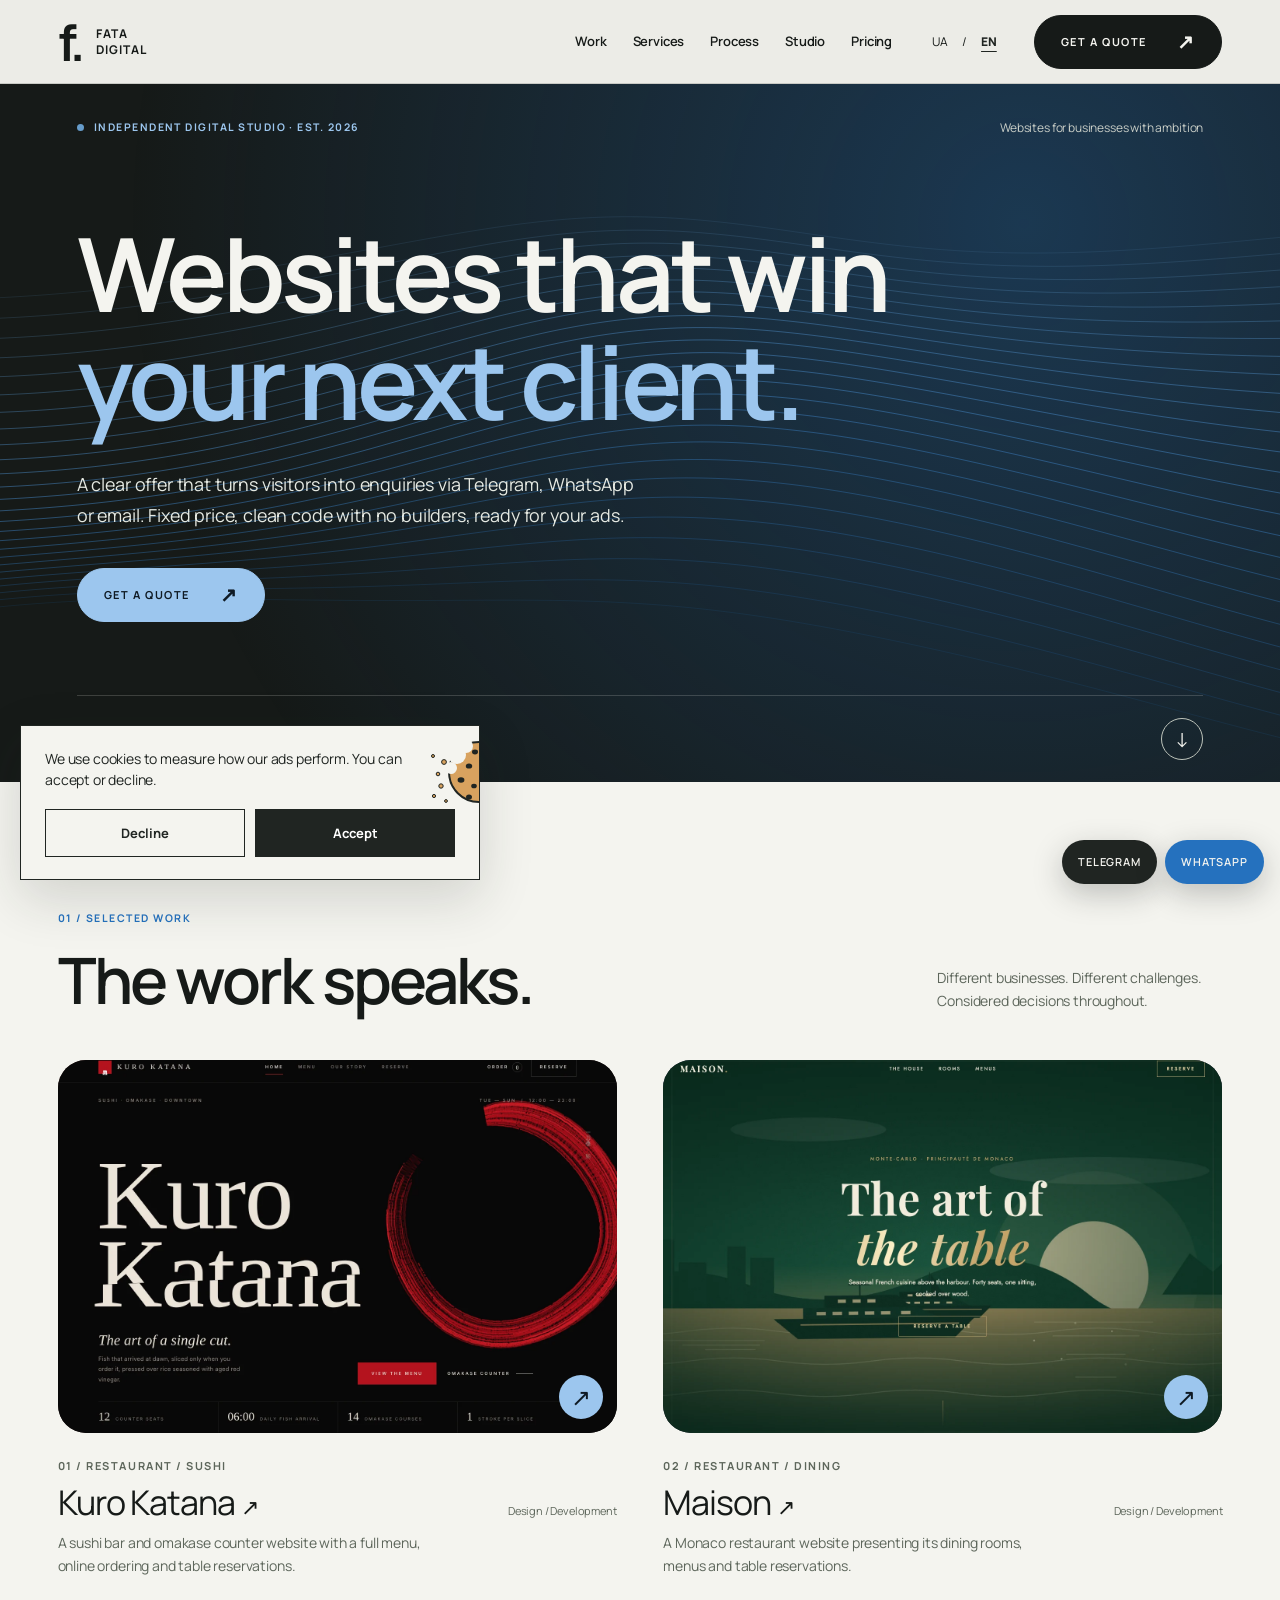
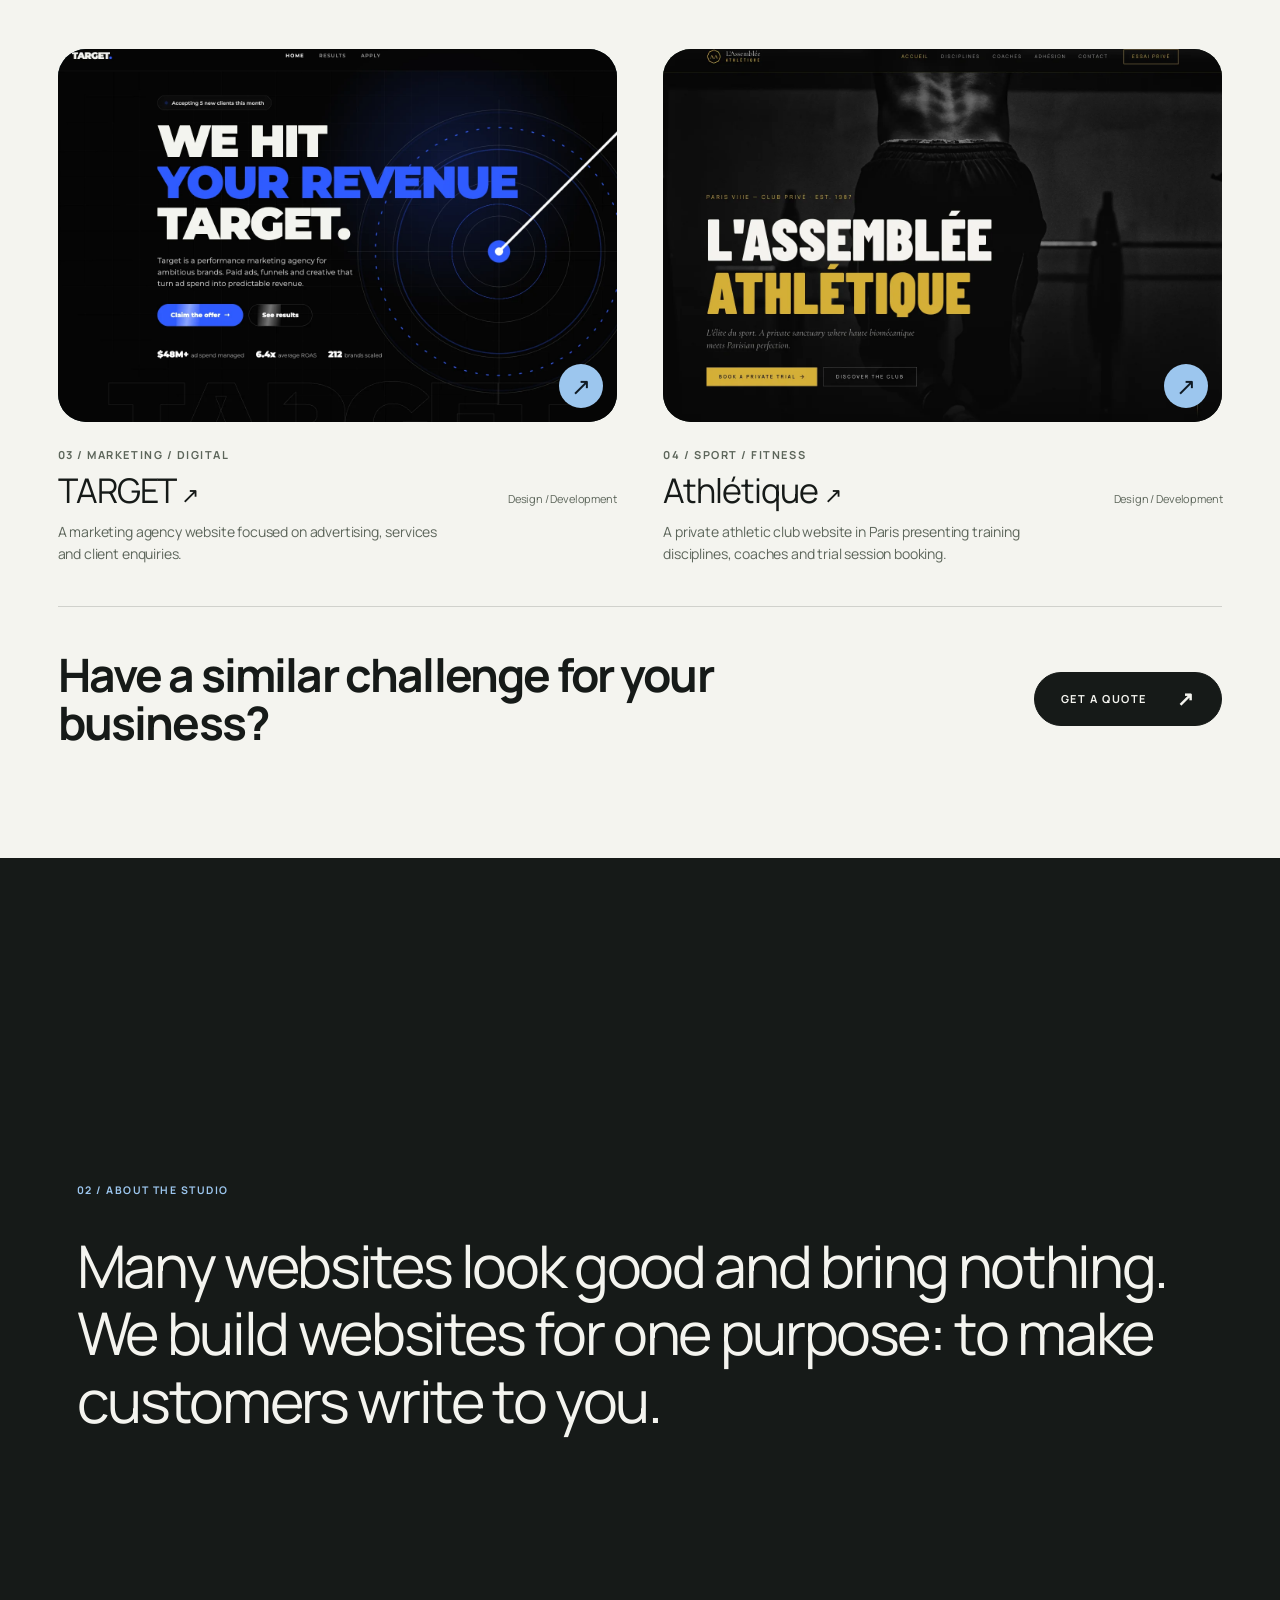
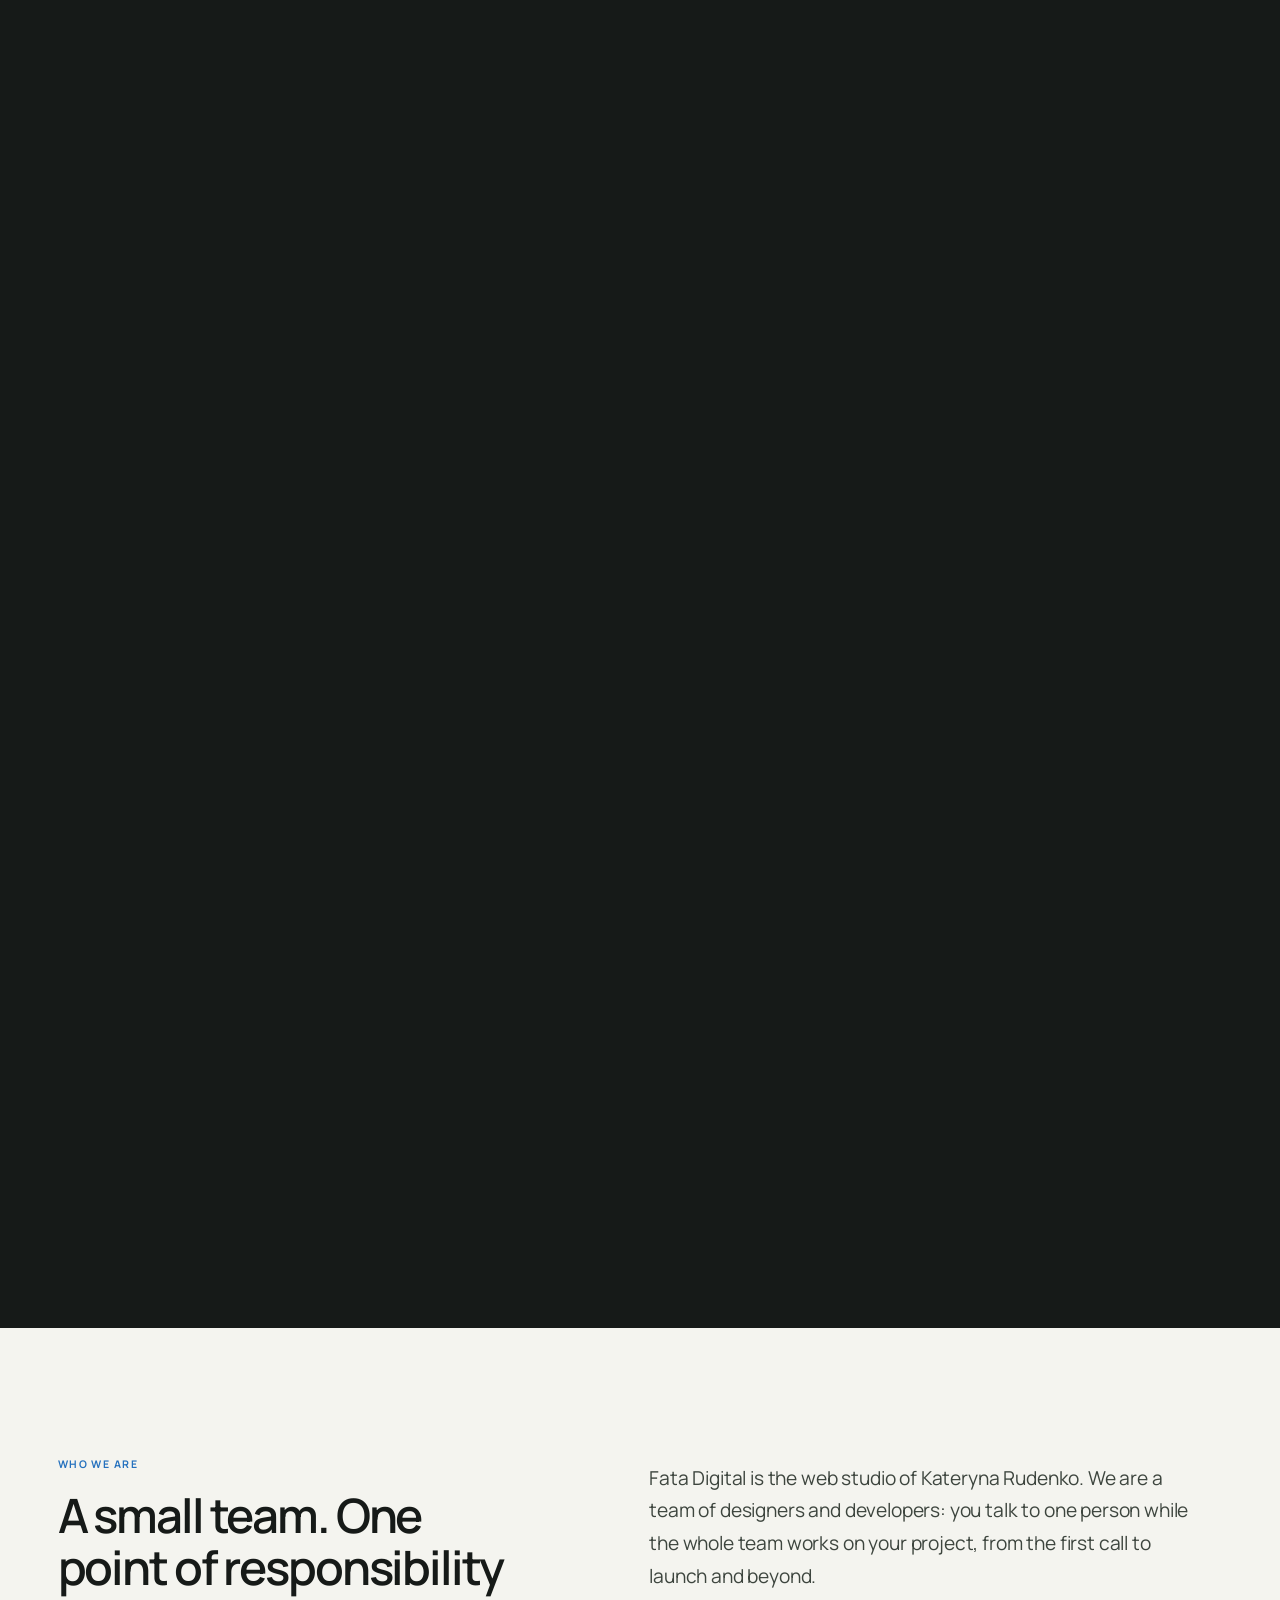
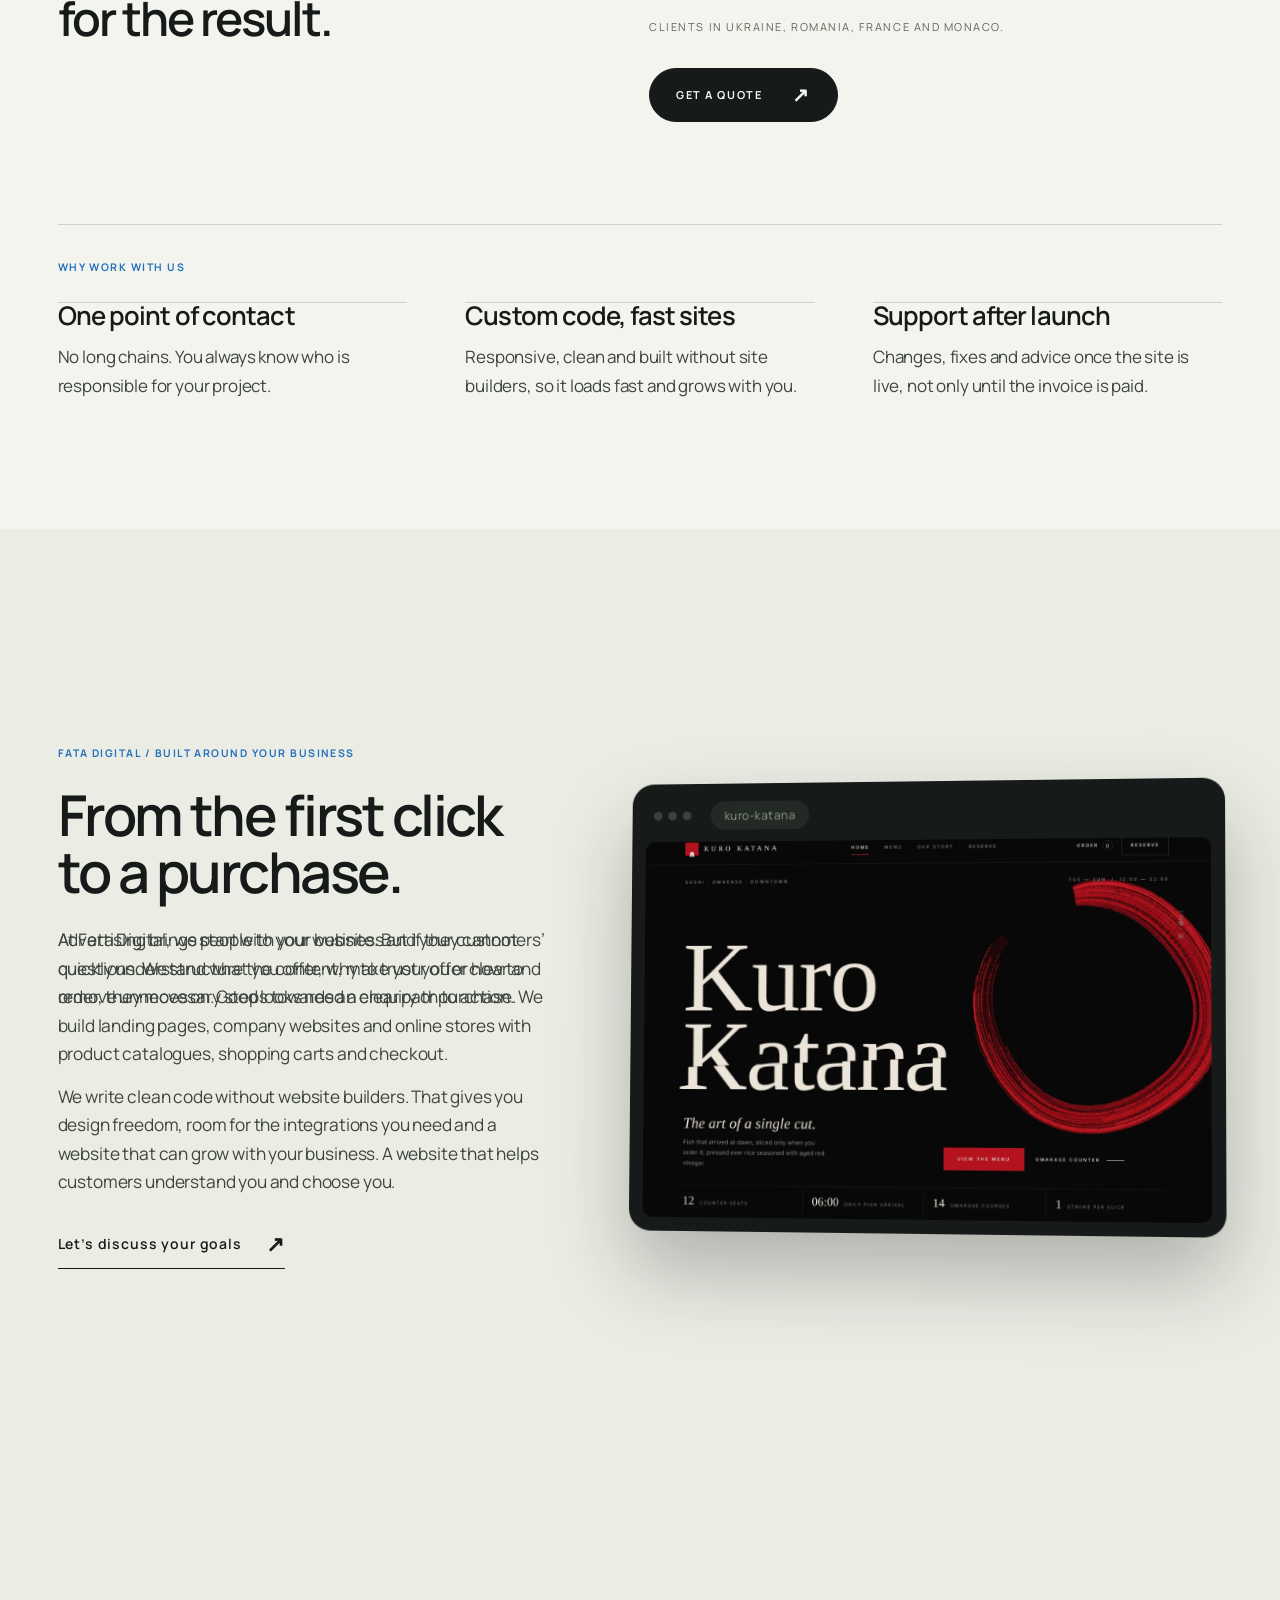
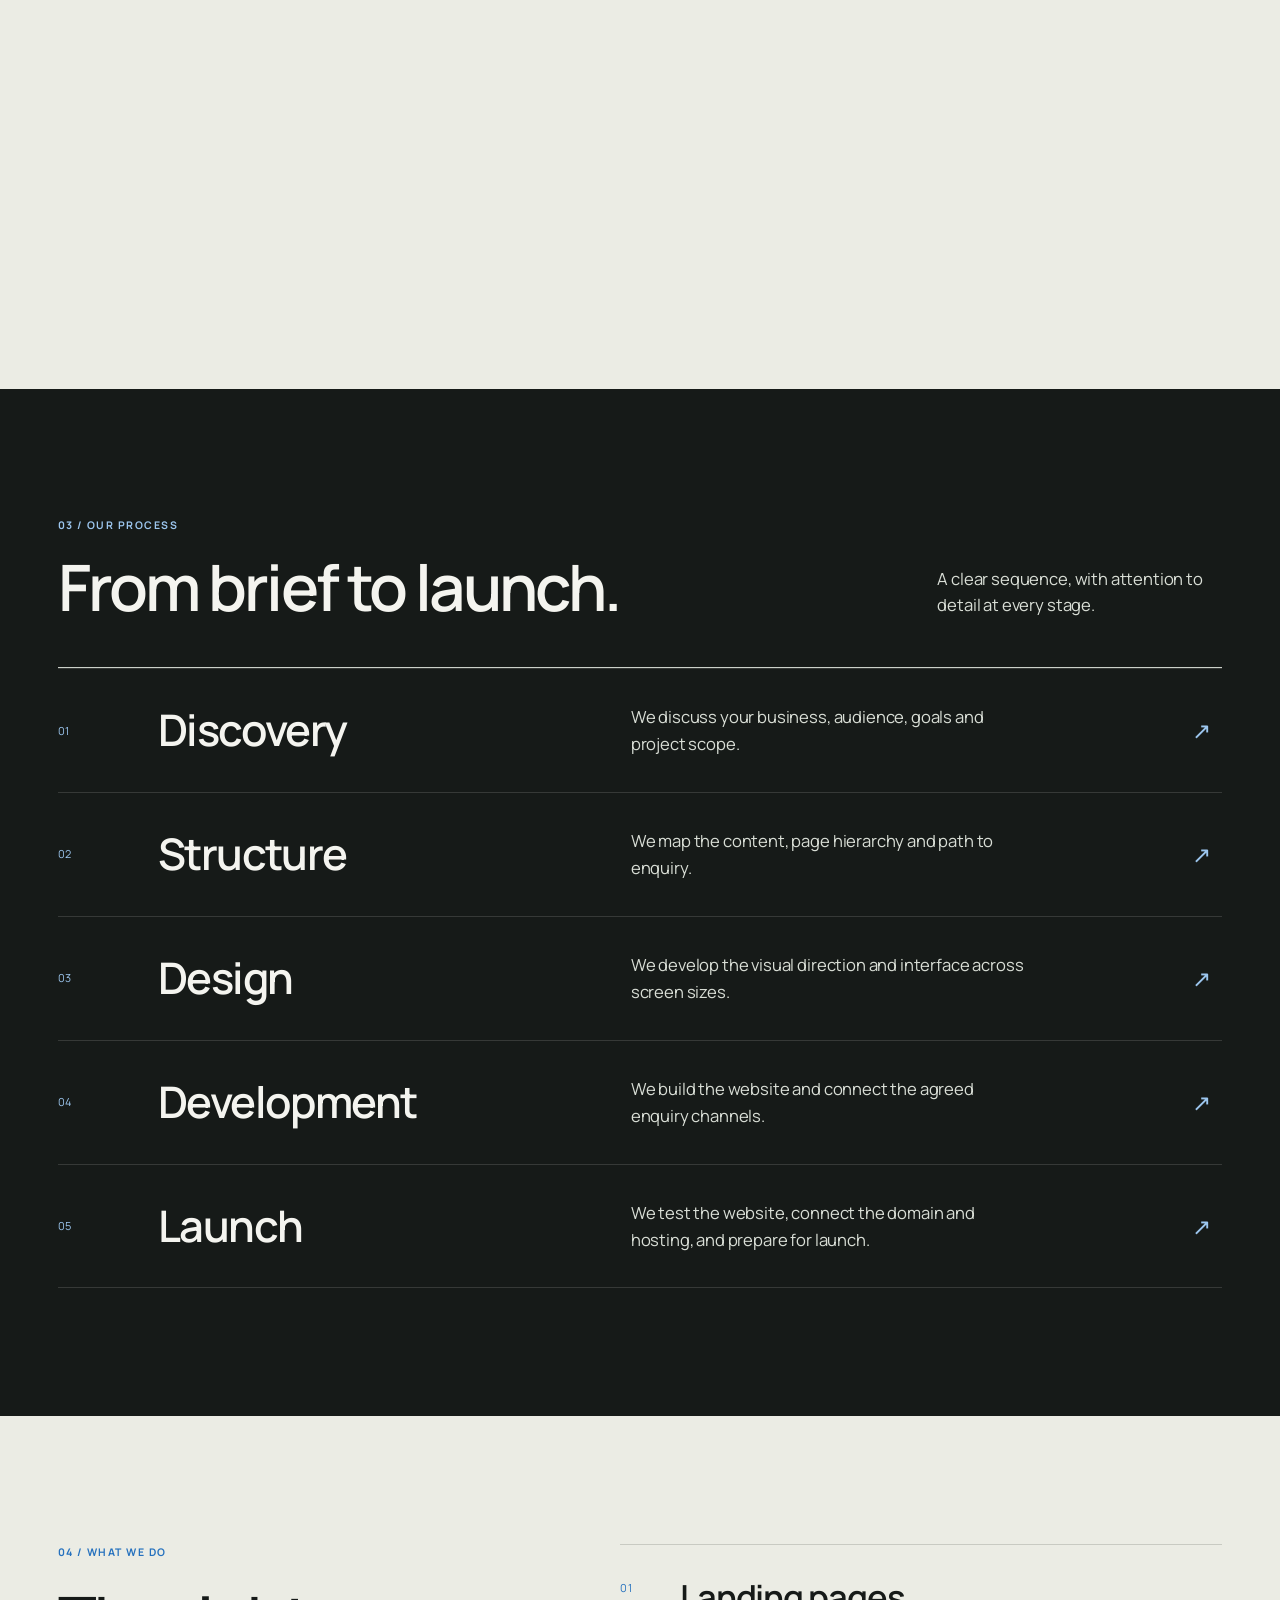
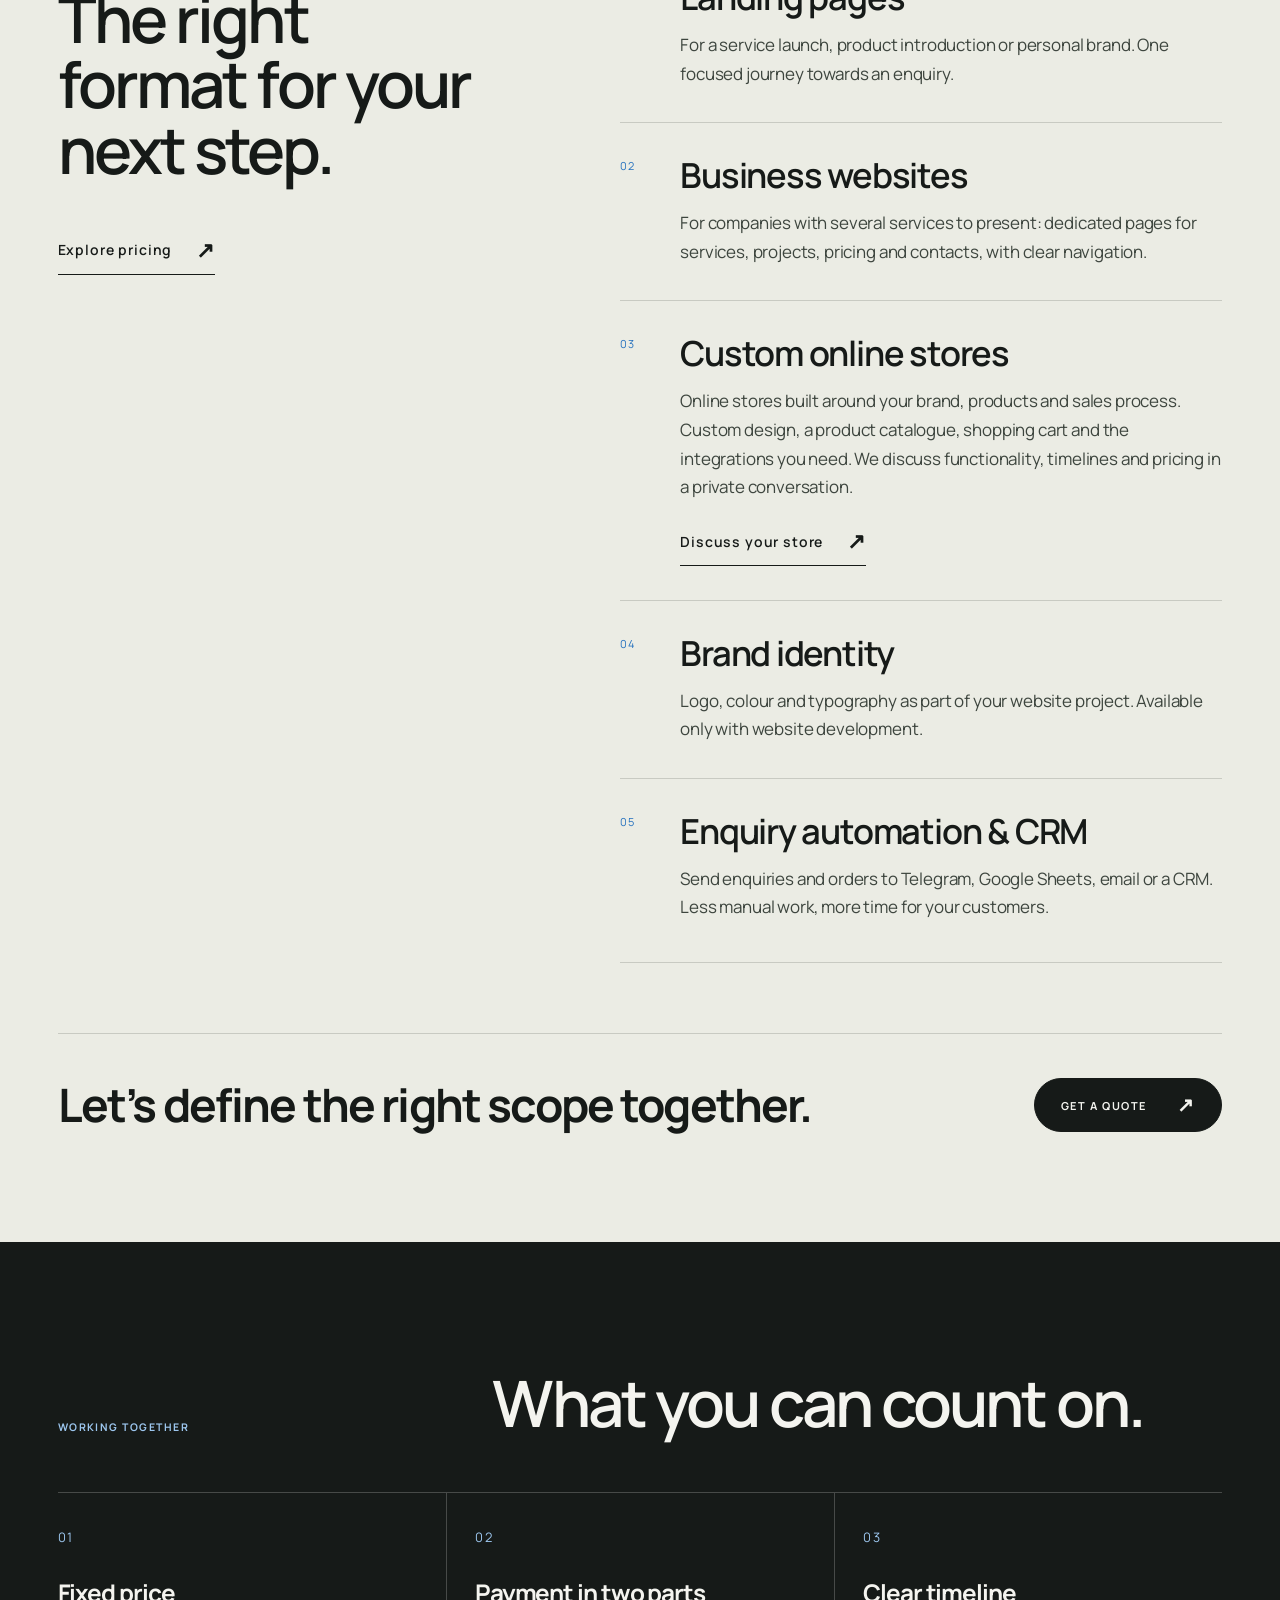
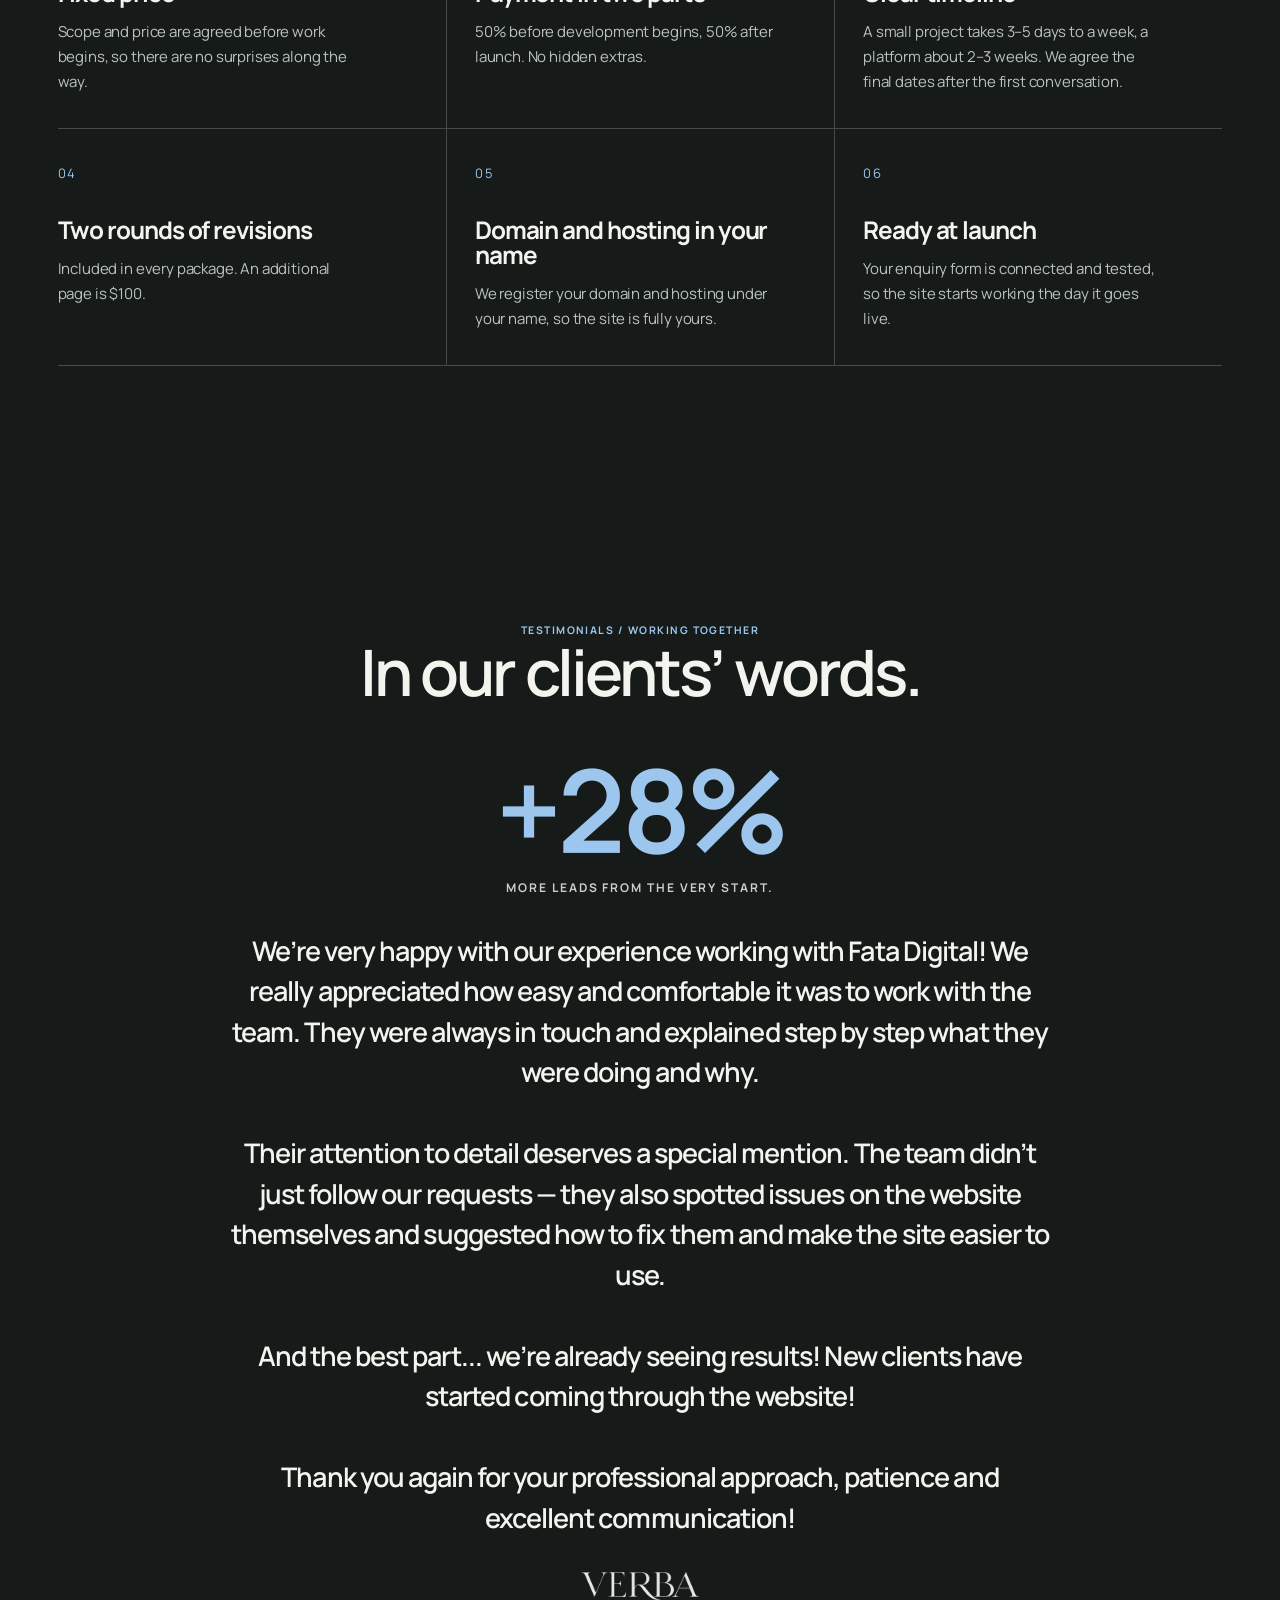
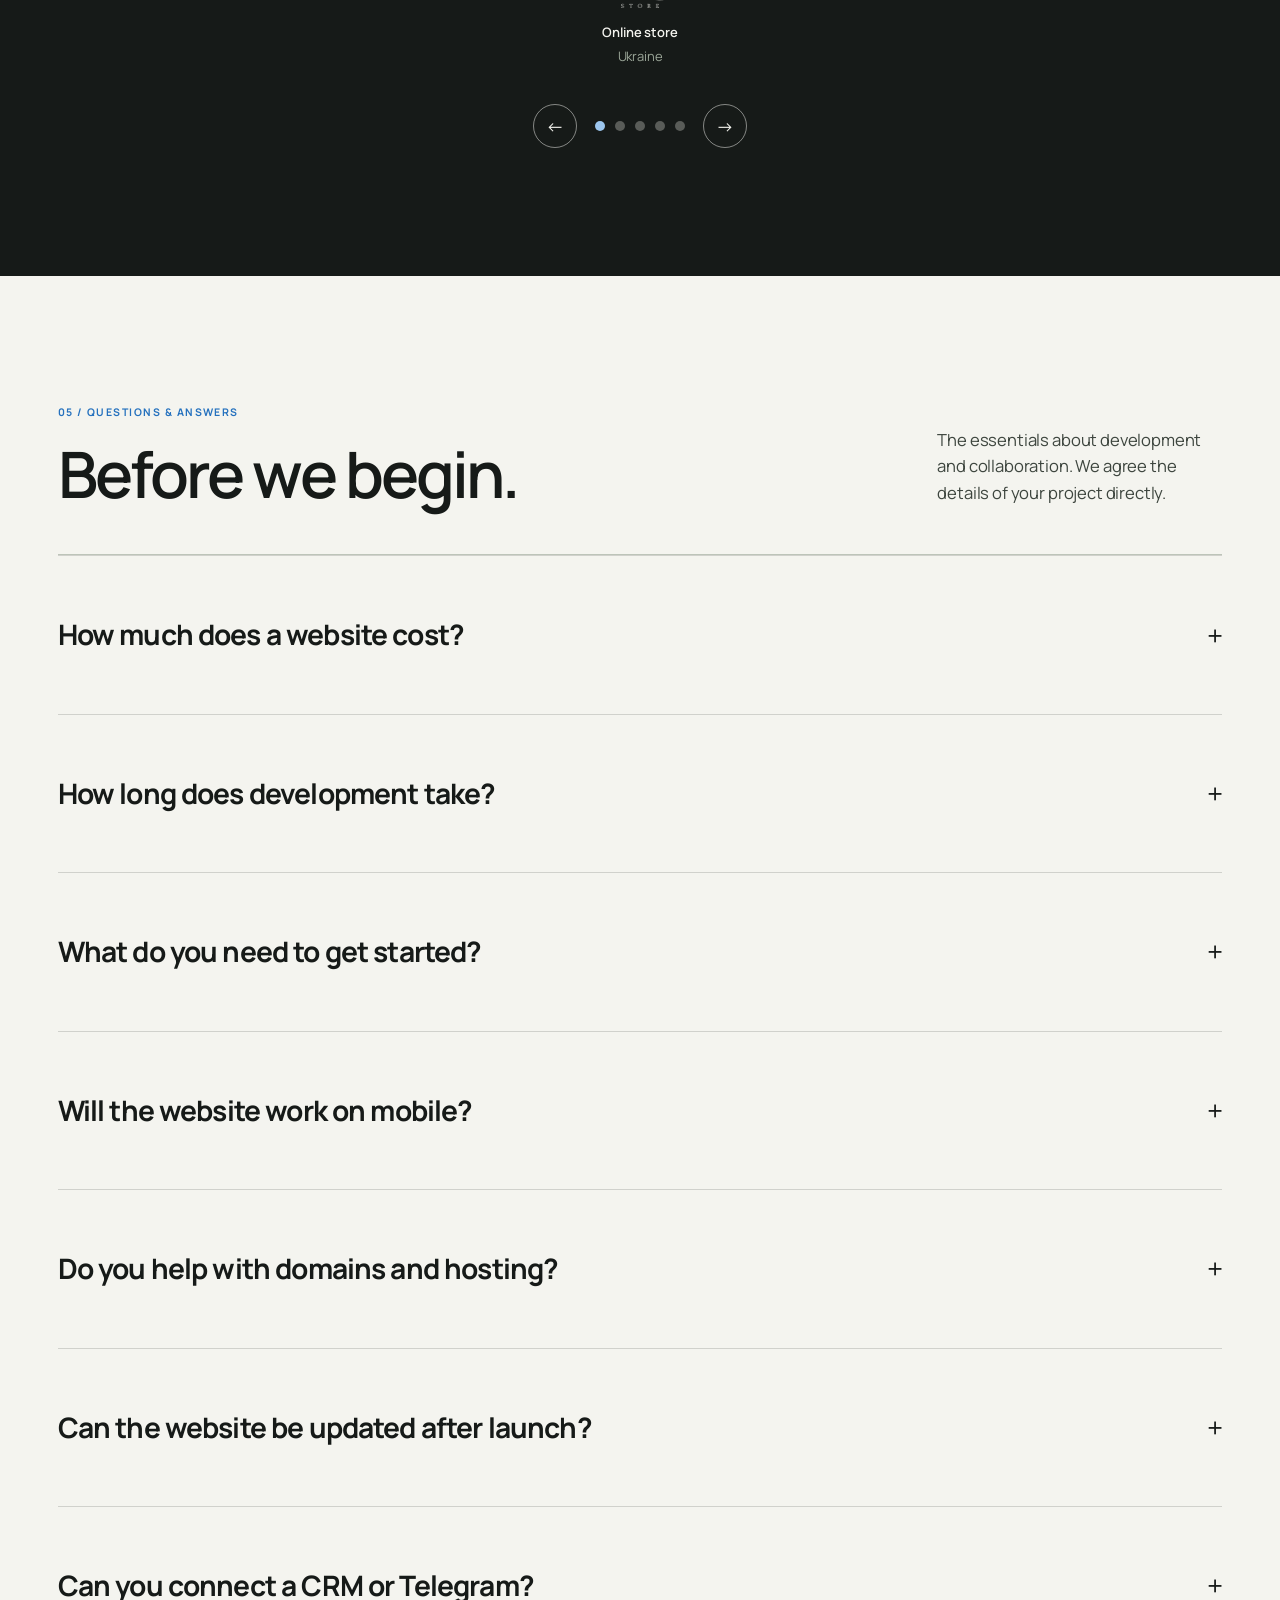
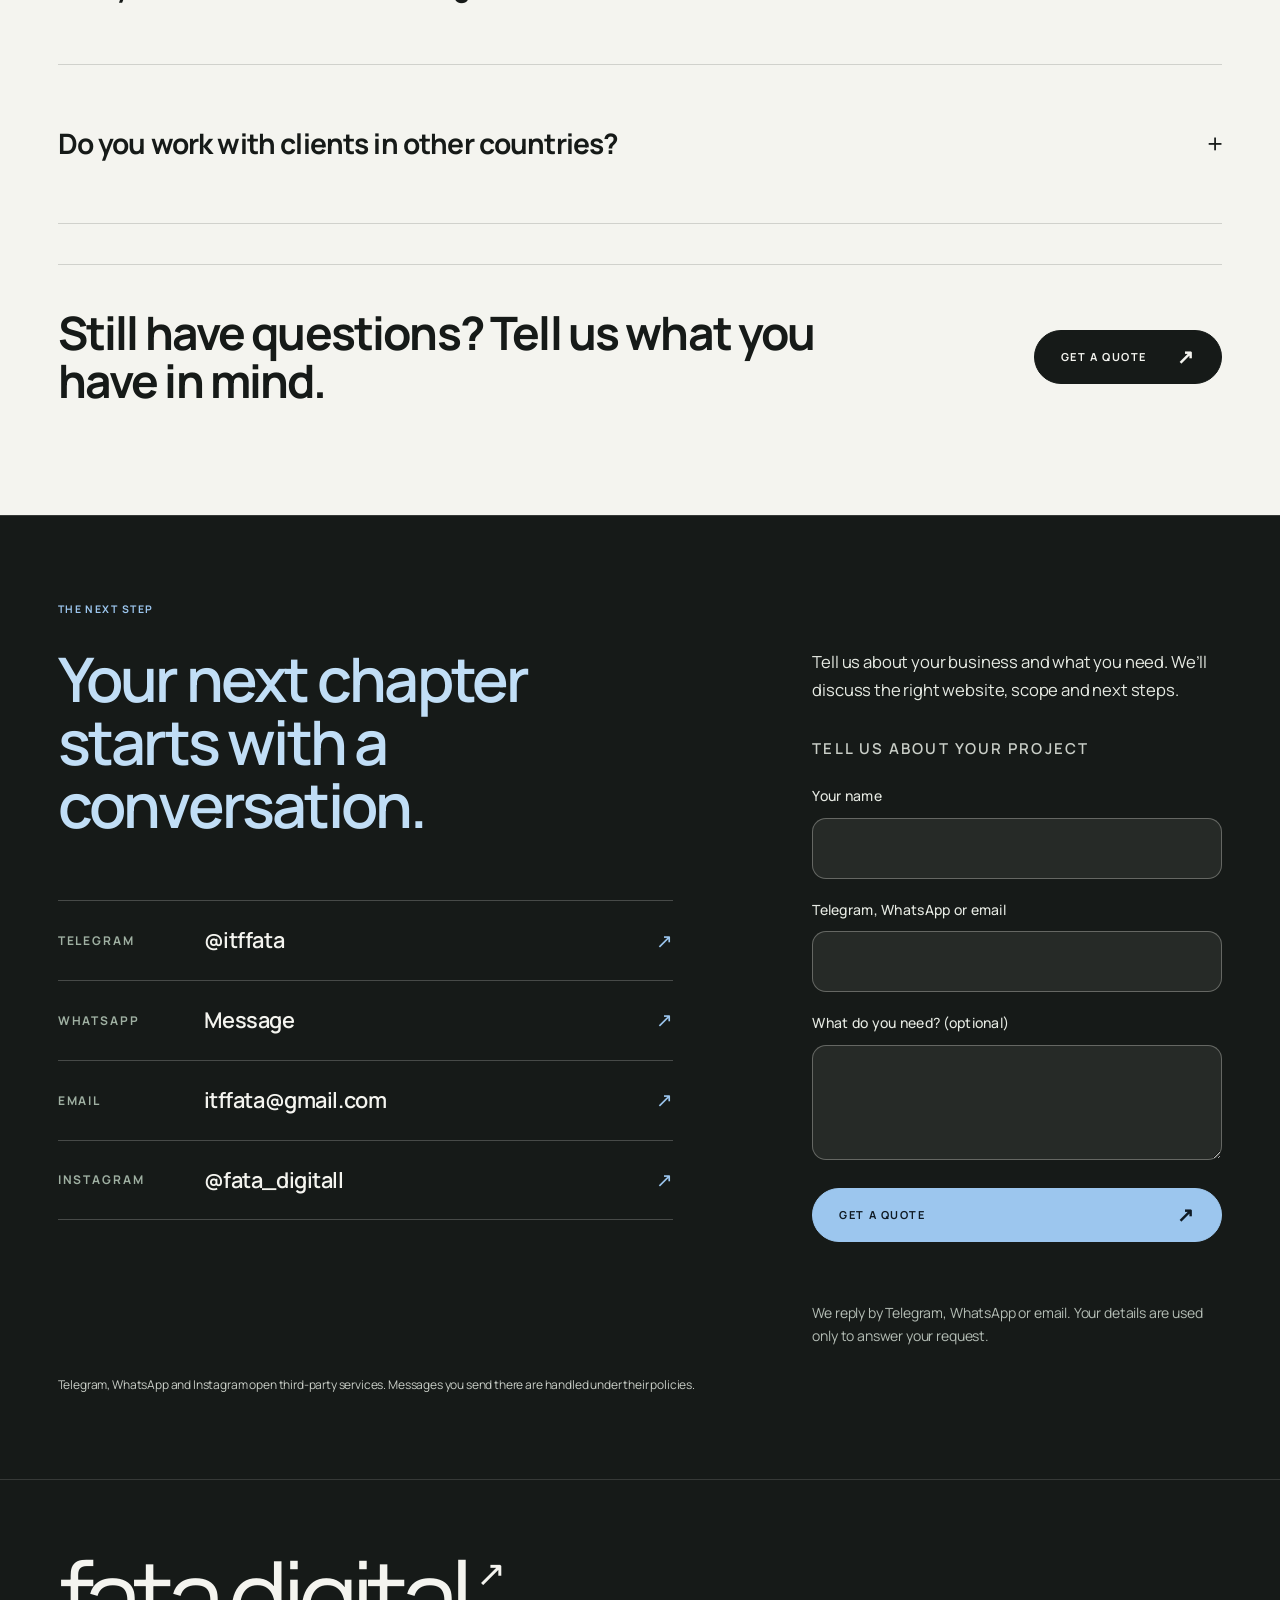
==== en/index.html @ 670cafc6 "Remove duplicate email link from founder block; balance headline Co-Authored-By: Claude Sonnet 5.5 <" ====
<!doctype html><html lang="en"><head>
<!-- Google tag (gtag.js) -->
<script async src="https://www.googletagmanager.com/gtag/js?id=AW-18498293585"></script>
<script>
  window.dataLayer = window.dataLayer || [];
  function gtag(){dataLayer.push(arguments);}
  gtag('consent', 'default', {'ad_storage': 'denied', 'ad_user_data': 'denied', 'ad_personalization': 'denied', 'analytics_storage': 'denied', 'wait_for_update': 500});
  try { if (localStorage.getItem('fata_consent') === 'granted') { gtag('consent', 'update', {'ad_storage': 'granted', 'ad_user_data': 'granted', 'ad_personalization': 'granted', 'analytics_storage': 'granted'}); } } catch (e) {}
  gtag('js', new Date());

  gtag('config', 'AW-18498293585');
</script>
<meta charset="utf-8"><meta name="viewport" content="width=device-width, initial-scale=1"><meta name="theme-color" content="#f4f4ef"><title>Fata Digital — Web Design &amp; Development Studio</title><meta name="description" content="Websites that make your business clear, compelling and easy to choose. Strategy, design, development and launch by Fata Digital."><link rel="canonical" href="https://fatadigital.online/"><meta property="og:type" content="website"><meta property="og:title" content="Fata Digital — Web Design &amp; Development Studio"><meta property="og:description" content="Websites that make your business clear, compelling and easy to choose. Strategy, design, development and launch by Fata Digital."><meta property="og:url" content="https://fatadigital.online/"><meta property="og:image" content="https://fatadigital.online/assets/social.jpg"><meta property="og:locale" content="en_US"><meta name="twitter:card" content="summary_large_image"><link rel="icon" href="../assets/favicon.svg" type="image/svg+xml"><link rel="stylesheet" href="../styles.css?v=20261026x"><script src="../translations.js?v=20261026x" defer></script><script src="../script.js?v=20261026x" defer></script><link rel="alternate" hreflang="uk" href="https://fatadigital.online/uk/"><link rel="alternate" hreflang="en" href="https://fatadigital.online/"><link rel="alternate" hreflang="x-default" href="https://fatadigital.online/"></head><body data-page="home"><a data-i18n="skip" class="skip" href="#main">Skip to content</a><header class="header"><a class="brand" href="index.html" aria-label="Fata Digital"><span class="brand-symbol" aria-hidden="true">f.</span><span>FATA<br>DIGITAL</span></a><nav id="navigation" data-label="nav" aria-label="Main navigation"><a data-i18n="work" href="#works">Work</a><a data-i18n="services" href="#services">Services</a><a data-i18n="process" href="#process">Process</a><a data-i18n="studio" href="#studio">Studio</a><a data-i18n="prices" href="prices.html">Pricing</a><a class="menu-contact" href="#contact" data-i18n="start">Start a project</a></nav><div class="header-tools"><div class="languages" role="group" aria-label="Language" data-label="language"><a href="../uk/index.html" data-lang="uk" lang="uk">UA</a><span aria-hidden="true">/</span><a href="../index.html" data-lang="en" lang="en" aria-current="page">EN</a></div><a class="button header-cta" href="#contact"><span data-i18n="start" >Start a project</span><span aria-hidden="true">↗</span></a><button class="menu-toggle" type="button" aria-controls="navigation" aria-expanded="false" aria-label="Open menu"><span></span><span></span></button></div></header><main id="main"><section class="hero" id="home"><canvas class="hero-flow" aria-hidden="true"></canvas><div class="hero-top"><p data-i18n="heroeyebrow" class="eyebrow">Independent digital studio · Est. 2026</p><p data-i18n="herotag" class="hero-tag">Websites for businesses with ambition</p></div><div class="hero-grid"><div class="hero-copy"><h1><span data-i18n="hero1" >Websites that bring</span><br><span data-i18n="hero2" class="blue-text">you customers.</span></h1><p data-i18n="herocopy" class="hero-lead">A clear offer that turns visitors into enquiries via Telegram, WhatsApp or email. Fixed price, clean code with no builders, ready for your ads.</p><div class="hero-actions"><a class="button button-dark" href="#contact"><span data-i18n="start" >Get a quote</span><span aria-hidden="true">↗</span></a></div></div><a class="hero-art" href="#works" data-label="viewwork" aria-label="View our work"><span class="art-top">F / D <span aria-hidden="true">↗</span></span><div class="art-screen art-screen-back"><img src="../assets/projects/target.webp" width="1440" height="1000" data-alt="target" alt="Website preview: TARGET"></div><div class="art-screen art-screen-front"><img src="../assets/projects/athletique.webp" width="1440" height="1000" data-alt="athletique" fetchpriority="high" alt="Website preview: Athlétique"></div><span class="art-bottom"><span data-i18n="art" >Idea. Structure. Execution.</span><span>01 — 07</span></span></a></div><div class="hero-bottom"><p data-i18n="herobottom" >Fixed price · Custom code · Support after launch</p><a href="#works" class="scroll-link" data-label="viewwork" aria-label="View our work">↓</a></div></section><section class="work section" id="works"><div class="section-heading"><div><p data-i18n="selected" class="eyebrow">01 / Selected work</p><h2 data-i18n="worktitle" >The work speaks.</h2></div><p data-i18n="workintro" >Different businesses. Different challenges. Considered decisions throughout.</p></div><div class="project-grid"><article class="project project-kuro"><a class="project-image" data-project="kuro" href="https://work.fatadigital.online/kuro-katana/" target="_blank" rel="noopener noreferrer" aria-label="View Kuro Katana — opens in a new tab"><div class="project-browser" aria-hidden="true"><i></i><i></i><i></i><span>Kuro Katana</span></div><img src="../assets/projects/kuro-katana.webp" width="1440" height="1000" loading="lazy" data-alt="kuro" alt="Website preview: Kuro Katana"><span class="project-open" aria-hidden="true">↗</span></a><div class="project-meta"><div><p class="eyebrow">01 / <span data-i18n="cat_kuro" >Restaurant / Sushi</span></p><h3><a href="https://work.fatadigital.online/kuro-katana/" target="_blank" rel="noopener noreferrer">Kuro Katana <span aria-hidden="true">↗</span></a></h3></div><p data-i18n="web" class="project-service">Design / Development</p></div><p data-i18n="desc_kuro" class="project-description">A sushi bar and omakase counter website with a full menu, online ordering and table reservations.</p></article><article class="project project-mare"><a class="project-image" data-project="mare" href="https://work.fatadigital.online/mare/" target="_blank" rel="noopener noreferrer" aria-label="View MARE — opens in a new tab"><div class="project-browser" aria-hidden="true"><i></i><i></i><i></i><span>MARE</span></div><img src="../assets/projects/mare.webp" width="1440" height="1000" loading="lazy" data-alt="mare" alt="Website preview: MARE"><span class="project-open" aria-hidden="true">↗</span></a><div class="project-meta"><div><p class="eyebrow">02 / <span data-i18n="cat_mare" >Logistics / Sea Freight</span></p><h3><a href="https://work.fatadigital.online/mare/" target="_blank" rel="noopener noreferrer">MARE <span aria-hidden="true">↗</span></a></h3></div><p data-i18n="web" class="project-service">Design / Development</p></div><p data-i18n="desc_mare" class="project-description">A sea freight company website presenting its services, fleet and shipping routes.</p></article><article class="project project-safeway"><a class="project-image" data-project="safeway" href="https://safewayua.com" target="_blank" rel="noopener noreferrer" aria-label="View SafeWay UA — opens in a new tab"><div class="project-browser" aria-hidden="true"><i></i><i></i><i></i><span>SafeWay UA</span></div><img src="../assets/projects/safeway.webp" width="1440" height="1000" loading="lazy" data-alt="safeway" alt="Website preview: SafeWay UA"><span class="project-open" aria-hidden="true">↗</span></a><div class="project-meta"><div><p class="eyebrow">03 / <span data-i18n="cat_safeway" >Logistics / Services</span></p><h3><a href="https://safewayua.com" target="_blank" rel="noopener noreferrer">SafeWay UA <span aria-hidden="true">↗</span></a></h3></div><p data-i18n="web" class="project-service">Design / Development</p></div><p data-i18n="desc_safeway" class="project-description">A service website for people looking for reliable transport solutions.</p></article><article class="project project-maison"><a class="project-image" data-project="maison" href="https://work.fatadigital.online/maison/" target="_blank" rel="noopener noreferrer" aria-label="View Maison — opens in a new tab"><div class="project-browser" aria-hidden="true"><i></i><i></i><i></i><span>Maison</span></div><img src="../assets/projects/maison.webp" width="1440" height="1000" loading="lazy" data-alt="maison" alt="Website preview: Maison"><span class="project-open" aria-hidden="true">↗</span></a><div class="project-meta"><div><p class="eyebrow">02 / <span data-i18n="cat_maison" >Restaurant / Dining</span></p><h3><a href="https://work.fatadigital.online/maison/" target="_blank" rel="noopener noreferrer">Maison <span aria-hidden="true">↗</span></a></h3></div><p data-i18n="web" class="project-service">Design / Development</p></div><p data-i18n="desc_maison" class="project-description">A Monaco restaurant website presenting its dining rooms, menus and table reservations.</p></article><article class="project project-target"><a class="project-image" data-project="target" href="https://work.fatadigital.online/target/" target="_blank" rel="noopener noreferrer" aria-label="View TARGET — opens in a new tab"><div class="project-browser" aria-hidden="true"><i></i><i></i><i></i><span>TARGET</span></div><img src="../assets/projects/target.webp" width="1440" height="1000" loading="lazy" data-alt="target" alt="Website preview: TARGET"><span class="project-open" aria-hidden="true">↗</span></a><div class="project-meta"><div><p class="eyebrow">03 / <span data-i18n="cat_target" >Marketing / Digital</span></p><h3><a href="https://work.fatadigital.online/target/" target="_blank" rel="noopener noreferrer">TARGET <span aria-hidden="true">↗</span></a></h3></div><p data-i18n="web" class="project-service">Design / Development</p></div><p data-i18n="desc_target" class="project-description">A marketing agency website focused on advertising, services and client enquiries.</p></article><article class="project project-metalpro"><a class="project-image" data-project="metalpro" href="https://metalpro.in.ua/" target="_blank" rel="noopener noreferrer" aria-label="View MetalPro — opens in a new tab"><div class="project-browser" aria-hidden="true"><i></i><i></i><i></i><span>MetalPro</span></div><img src="../assets/projects/metalpro.webp" width="1440" height="1000" loading="lazy" data-alt="metalpro" alt="Website preview: MetalPro"><span class="project-open" aria-hidden="true">↗</span></a><div class="project-meta"><div><p class="eyebrow">06 / <span data-i18n="cat_metalpro" >Manufacturing / Metalwork</span></p><h3><a href="https://metalpro.in.ua/" target="_blank" rel="noopener noreferrer">MetalPro <span aria-hidden="true">↗</span></a></h3></div><p data-i18n="web" class="project-service">Design / Development</p></div><p data-i18n="desc_metalpro" class="project-description">A gates, fences and canopies manufacturer’s website with services, completed projects and an enquiry form.</p></article><article class="project project-athletique"><a class="project-image" data-project="athletique" href="https://work.fatadigital.online/Athl-tique/" target="_blank" rel="noopener noreferrer" aria-label="View Athlétique — opens in a new tab"><div class="project-browser" aria-hidden="true"><i></i><i></i><i></i><span>Athlétique</span></div><img src="../assets/projects/athletique.webp" width="1440" height="1000" loading="lazy" data-alt="athletique" alt="Website preview: Athlétique"><span class="project-open" aria-hidden="true">↗</span></a><div class="project-meta"><div><p class="eyebrow">04 / <span data-i18n="cat_athletique" >Sport / Fitness</span></p><h3><a href="https://work.fatadigital.online/Athl-tique/" target="_blank" rel="noopener noreferrer">Athlétique <span aria-hidden="true">↗</span></a></h3></div><p data-i18n="web" class="project-service">Design / Development</p></div><p data-i18n="desc_athletique" class="project-description">A private athletic club website in Paris presenting training disciplines, coaches and trial session booking.</p></article></div><div class="section-cta"><p data-i18n="ctawork">Have a similar challenge for your business?</p><a class="button button-dark" href="#contact"><span data-i18n="start">Get a quote</span><span aria-hidden="true">↗</span></a></div></section><section class="studio section karaoke-sec" id="studio"><div class="karaoke-pin"><p data-i18n="studiolabel" class="eyebrow">02 / About the studio</p><p class="karaoke" id="karaoke" aria-label="">Many websites look good and bring nothing. We build websites for one purpose: to make customers write to you.</p></div></section><section class="founder section" id="founder"><div class="founder-grid founder-text"><div class="founder-copy"><div class="f-left"><p data-i18n="founderlabel" class="eyebrow">Who we are</p><h2 data-i18n="foundertitle">A small team. One point of responsibility for the result.</h2></div><div class="f-right"><p data-i18n="foundercopy" class="large-copy">Fata Digital is the web studio of Kateryna Rudenko. We are a team of designers and developers: you talk to one person while the whole team works on your project, from the first call to launch and beyond.</p><p data-i18n="founderclients" class="founder-clients">Clients in Ukraine, Romania, France and Monaco.</p><div class="founder-actions"><a class="button button-dark" href="https://t.me/itffata"><span data-i18n="start">Get a quote</span><span aria-hidden="true">↗</span></a></div></div></div></div><div class="why"><p data-i18n="whylabel" class="eyebrow">Why work with us</p><div class="why-grid"><article><h3 data-i18n="why0">One point of contact</h3><p data-i18n="whyc0">No long chains. You always know who is responsible for your project.</p></article><article><h3 data-i18n="why1">Custom code, fast sites</h3><p data-i18n="whyc1">Responsive, clean and built without site builders, so it loads fast and grows with you.</p></article><article><h3 data-i18n="why2">Support after launch</h3><p data-i18n="whyc2">Changes, fixes and advice once the site is live, not only until the invoice is paid.</p></article></div></div></section><section class="feature section feature-scroll"><div class="fs-pin"><div class="feature-copy"><p data-i18n="focus" class="eyebrow">Fata Digital / Built around your business</p><h2 data-i18n="focustitle">From the first click to a purchase.</h2><div class="fc-steps"><div class="fc-step on"><p data-i18n="focuscopy">Advertising brings people to your website. But if they cannot quickly understand what you offer, why to trust you or how to order, they move on. Good looks need a clear path to action.</p></div><div class="fc-step"><p data-i18n="focusbuild">At Fata Digital, we start with your business and your customers’ questions. We structure the content, make your offer clear and remove unnecessary steps towards an enquiry or purchase. We build landing pages, company websites and online stores with product catalogues, shopping carts and checkout.</p><p data-i18n="focuscode">We write clean code without website builders. That gives you design freedom, room for the integrations you need and a website that can grow with your business. A website that helps customers understand you and choose you.</p><a class="text-link" href="#contact"><span data-i18n="focuscta">Let’s discuss your goals</span><span aria-hidden="true">↗</span></a></div></div></div><div class="feature-visual fv2"><div class="fv-sticky"><div class="fv-frame"><div class="fv-bar"><i></i><i></i><i></i><span class="fv-url" id="fv-url">kuro-katana</span></div><div class="fv-stack"><img class="on" src="../assets/projects/kuro-katana.webp" alt="Website preview: Kuro Katana" width="1440" height="1000"><img src="../assets/projects/maison.webp" alt="Website preview: Maison" width="1440" height="1000" loading="lazy"><img src="../assets/projects/athletique.webp" alt="Website preview: Athlétique" width="1440" height="1000" loading="lazy"><img src="../assets/projects/target.webp" alt="Website preview: Target" width="1440" height="1000" loading="lazy"></div></div><div class="fv-chip fv-c1" id="fv-c1"><b></b><span></span></div><div class="fv-chip fv-c2" id="fv-c2"><b></b><span></span></div><div class="fv-dots" id="fv-dots"><i class="on"></i><i></i><i></i><i></i></div></div></div></div></section><section class="section process" id="process"><div class="section-heading"><div><p data-i18n="processlabel" class="eyebrow">03 / Our process</p><h2 data-i18n="processtitle" >From brief to launch.</h2></div><p data-i18n="processintro" >A clear sequence, with attention to detail at every stage.</p></div><div class="process-list"><article><span class="index">01</span><h3 data-i18n="p0" >Discovery</h3><p data-i18n="pc0" >We discuss your business, audience, goals and project scope.</p><span aria-hidden="true" class="process-plus">↗</span></article><article><span class="index">02</span><h3 data-i18n="p1" >Structure</h3><p data-i18n="pc1" >We map the content, page hierarchy and path to enquiry.</p><span aria-hidden="true" class="process-plus">↗</span></article><article><span class="index">03</span><h3 data-i18n="p2" >Design</h3><p data-i18n="pc2" >We develop the visual direction and interface across screen sizes.</p><span aria-hidden="true" class="process-plus">↗</span></article><article><span class="index">04</span><h3 data-i18n="p3" >Development</h3><p data-i18n="pc3" >We build the website and connect the agreed enquiry channels.</p><span aria-hidden="true" class="process-plus">↗</span></article><article><span class="index">05</span><h3 data-i18n="p4" >Launch</h3><p data-i18n="pc4" >We test the website, connect the domain and hosting, and prepare for launch.</p><span aria-hidden="true" class="process-plus">↗</span></article></div></section><section class="services section" id="services"><div class="services-intro"><div class="si-in"><p data-i18n="serviceslabel" class="eyebrow">04 / What we do</p><h2 data-i18n="servicestitle" >The right format for your next step.</h2><a class="text-link" href="prices.html"><span data-i18n="seeprices" >Explore pricing</span><span aria-hidden="true">↗</span></a></div></div><div class="services-list"><article><span class="index">01</span><div><h3 data-i18n="s0" >Landing pages</h3><p data-i18n="sc0" >For a service launch, product introduction or personal brand. One focused journey towards an enquiry.</p></div></article><article><span class="index">02</span><div><h3 data-i18n="s1" >Business websites</h3><p data-i18n="sc1" >For companies with several services to present: dedicated pages for services, projects, pricing and contacts, with clear navigation.</p></div></article><article><span class="index">03</span><div><h3 data-i18n="storetitle">Custom online stores</h3><p data-i18n="storecopy">Online stores built around your brand, products and sales process. Custom design, a product catalogue, shopping cart and the integrations you need. We discuss functionality, timelines and pricing in a private conversation.</p><p><a class="text-link" href="https://t.me/itffata" target="_blank" rel="noopener noreferrer"><span data-i18n="storecta">Discuss your store</span><span aria-hidden="true">↗</span></a></p></div></article><article><span class="index">04</span><div><h3 data-i18n="s2" >Brand identity</h3><p data-i18n="sc2" >Logo, colour and typography as part of your website project. Available only with website development.</p></div></article><article><span class="index">05</span><div><h3 data-i18n="s3" >Enquiry automation &amp; CRM</h3><p data-i18n="sc3" >Send enquiries and orders to Telegram, Google Sheets, email or a CRM. Less manual work, more time for your customers.</p></div></article></div><div class="section-cta"><p data-i18n="ctaservices">Let’s define the right scope together.</p><a class="button button-dark" href="#contact"><span data-i18n="start">Get a quote</span><span aria-hidden="true">↗</span></a></div></section><section class="terms section" id="terms"><div class="terms-head"><p data-i18n="termslabel" class="eyebrow">Working together</p><h2 data-i18n="termstitle">What you can count on.</h2></div><div class="terms-grid"><article><span class="index">01</span><h3 data-i18n="terms0">Fixed price</h3><p data-i18n="termsc0">Scope and price are agreed before work begins, so there are no surprises along the way.</p></article><article><span class="index">02</span><h3 data-i18n="terms4">Payment in two parts</h3><p data-i18n="termsc4">50% before development begins, 50% after launch. No hidden extras.</p></article><article><span class="index">03</span><h3 data-i18n="terms1">Clear timeline</h3><p data-i18n="termsc1">A small project takes 3–5 days to a week, a platform about 2–3 weeks. We agree the final dates after the first conversation.</p></article><article><span class="index">04</span><h3 data-i18n="terms2">Two rounds of revisions</h3><p data-i18n="termsc2">Included in every package. An additional page is $100.</p></article><article><span class="index">05</span><h3 data-i18n="terms5">Domain and hosting in your name</h3><p data-i18n="termsc5">We register your domain and hosting under your name, so the site is fully yours.</p></article><article><span class="index">06</span><h3 data-i18n="terms3">Ready at launch</h3><p data-i18n="termsc3">Your enquiry form is connected and tested, so the site starts working the day it goes live.</p></article></div></section><section class="section reviews" id="reviews" aria-labelledby="reviews-title"><div class="rv-head"><p data-i18n="reviewslabel" class="eyebrow">Testimonials / Working together</p><h2 data-i18n="reviewstitle" id="reviews-title">In our clients’ words.</h2></div><div class="rv" id="rv"><div class="rv-stage"><figure class="rv-slide is-on" data-i="0"><div class="rv-stat"><strong data-count="28" data-pre="+" data-suf="%">+28%</strong><span data-i18n="resc0">More leads from the very start.</span></div><blockquote data-i18n="reviewscopy0">We’re very happy with our experience working with Fata Digital! We really appreciated how easy and comfortable it was to work with the team. They were always in touch and explained step by step what they were doing and why.

Their attention to detail deserves a special mention. The team didn’t just follow our requests — they also spotted issues on the website themselves and suggested how to fix them and make the site easier to use.

And the best part... we’re already seeing results! New clients have started coming through the website!

Thank you again for your professional approach, patience and excellent communication!</blockquote><figcaption><span class="rv-logo has-logo"><img src="../assets/logos/verba.png" alt="Verba Store" height="40"></span><span class="rv-meta"><b data-i18n="reviewstype0">Online store</b><em data-i18n="reviewsource0">Ukraine</em></span></figcaption></figure><figure class="rv-slide" data-i="1"><blockquote data-i18n="reviewscopy1">Thank you for working with us! It’s very comfortable working with you, and I like that you keep us involved throughout the entire process. We’re very happy with the results.</blockquote><figcaption><span class="rv-logo has-logo"><img src="../assets/logos/maison.png" alt="Maison" height="40"></span><span class="rv-meta"><b data-i18n="reviewstype1">Restaurant</b><em data-i18n="reviewsource1">Monaco</em></span></figcaption></figure><figure class="rv-slide" data-i="2"><blockquote data-i18n="reviewscopy2">Good morning. The website looks amazing! Exactly the style I was looking for. It&#x27;s so easy to communicate with you guys, personally me I appreciate it the most. Really happy with the experience</blockquote><figcaption><span class="rv-logo has-logo"><img src="../assets/logos/maiestria.png" alt="Măiestria" height="72" style="height:72px"></span><span class="rv-meta"><b data-i18n="reviewstype2">Promotional landing page for a factory</b><em data-i18n="reviewsource2">Romania</em></span></figcaption></figure><figure class="rv-slide" data-i="3"><div class="rv-stat"><strong data-count="32" data-pre="+" data-suf="%">+32%</strong><span data-i18n="resc1">Growth in leads after launch.</span></div><blockquote data-i18n="reviewscopy3">I’ve ordered dozens of websites for selling products.
They work very quickly.
The sites turn out neat and easy to use!
I’m very happy with our collaboration. We can always discuss ideas, ask questions and make changes. Thank you for being patient with my revisions and for a great result.</blockquote><figcaption><span class="rv-logo has-logo"><img src="../assets/logos/lumora.png" alt="Lumora" height="40"></span><span class="rv-meta"><b data-i18n="reviewstype3">Online store</b><em data-i18n="reviewsource3">Ukraine</em></span></figcaption></figure><figure class="rv-slide" data-i="4"><div class="rv-stat"><strong data-count="10" data-pre="" data-suf="K">10K</strong><span data-i18n="resc2">Visitors from advertising in a month.</span></div><blockquote data-i18n="reviewscopy4">Thank you for your work! The website looks truly premium. We especially like the focus on our trainers and on what makes our club stand out. It was a real pleasure working with you.</blockquote><figcaption><span class="rv-logo has-logo"><img src="../assets/logos/athletique.png" alt="L'Assemblée Athlétique" height="44" style="height:44px"></span><span class="rv-meta"><b data-i18n="reviewstype4">Athletic club</b><em data-i18n="reviewsource4">France</em></span></figcaption></figure></div><div class="rv-nav"><button class="rv-btn" type="button" data-d="-1" aria-label="Previous review">←</button><div class="rv-dots" role="tablist"><button type="button" class="rv-dot is-on" data-i="0" aria-label="Review 1"></button><button type="button" class="rv-dot" data-i="1" aria-label="Review 2"></button><button type="button" class="rv-dot" data-i="2" aria-label="Review 3"></button><button type="button" class="rv-dot" data-i="3" aria-label="Review 4"></button><button type="button" class="rv-dot" data-i="4" aria-label="Review 5"></button></div><button class="rv-btn" type="button" data-d="1" aria-label="Next review">→</button></div></div></section><section class="section faq" id="faq"><div class="section-heading"><div><p data-i18n="faqlabel" class="eyebrow">05 / Questions &amp; answers</p><h2 data-i18n="faqtitle">Before we begin.</h2></div><p data-i18n="faqintro">The essentials about development and collaboration. We agree the details of your project directly.</p></div><div class="faq-list"><details><summary><span data-i18n="faq0">How much does a website cost?</span></summary><p data-i18n="faqa0">Landing with 1 page starts at $150, Business website with up to 5 pages at $500, and Pro with up to 8 pages at $800. Each package includes 2 rounds of revisions. Pro also includes two language versions (UA/EN) and enquiries sent to a CRM or Google Sheets. Additional pages beyond the package cost $100 each. Online store pricing is discussed individually. The final scope and price are agreed before work begins.</p></details><details><summary><span data-i18n="faq1">How long does development take?</span></summary><p data-i18n="faqa1">Depending on scope, a small project may take 3–5 days or around a week, while a platform may take approximately 2–3 weeks. We agree the final timeline after discussing functionality and the availability of content.</p></details><details><summary><span data-i18n="faq2">What do you need to get started?</span></summary><p data-i18n="faqa2">Tell us about your business, audience, website goals and required features. Share any existing logo, copy, photos or reference websites. We will clarify the materials and next steps together.</p></details><details><summary><span data-i18n="faq3">Will the website work on mobile?</span></summary><p data-i18n="faqa3">Yes. Mobile and tablet layouts are included. We check readability, navigation and key actions at different screen sizes.</p></details><details><summary><span data-i18n="faq4">Do you help with domains and hosting?</span></summary><p data-i18n="faqa4">Yes, we help connect your domain and hosting. The provider, service fees and account access are discussed before launch.</p></details><details><summary><span data-i18n="faq5">Can the website be updated after launch?</span></summary><p data-i18n="faqa5">Yes. Pages, content and features can be added or updated. Post-launch support costs $30–50 per month, with the scope agreed separately. Each additional page beyond the package costs $100.</p></details><details><summary><span data-i18n="faq6">Can you connect a CRM or Telegram?</span></summary><p data-i18n="faqa6">Yes, we work with enquiries sent to Telegram, Google Sheets, email and CRM systems. We clarify the service, access requirements and integration options before estimating the work.</p></details><details><summary><span data-i18n="faq7">Do you work with clients in other countries?</span></summary><p data-i18n="faqa7">Yes, we work with clients in other countries. Fata Digital operates in Ukraine. We agree the communication language, working arrangements and available payment method directly before work begins.</p></details></div><div class="section-cta"><p data-i18n="ctafaq">Still have questions? Tell us what you have in mind.</p><a class="button button-dark" href="#contact"><span data-i18n="start">Get a quote</span><span aria-hidden="true">↗</span></a></div></section><section class="contact" id="contact"><p data-i18n="contactlabel" class="eyebrow">The next step</p><div class="contact-grid"><div class="contact-left"><h2 data-i18n="contacttitle" >Your next chapter starts with a conversation.</h2><div class="contact-direct"><a href="https://t.me/itffata" target="_blank" rel="noopener noreferrer"><span>Telegram</span><b>@itffata</b><i aria-hidden="true">↗</i></a><a href="https://wa.me/380969704543" target="_blank" rel="noopener noreferrer"><span>WhatsApp</span><b data-i18n="contactwrite">Message</b><i aria-hidden="true">↗</i></a><a href="mailto:itffata@gmail.com"><span>Email</span><b>itffata@gmail.com</b><i aria-hidden="true">↗</i></a><a href="https://www.instagram.com/fata_digitall/" target="_blank" rel="noopener noreferrer"><span>Instagram</span><b>@fata_digitall</b><i aria-hidden="true">↗</i></a></div></div><div><p data-i18n="contactcopy" >Tell us about your business and what you need. We’ll discuss the right website, scope and next steps.</p><form class="lead-form" id="lead-form" method="POST" action="https://formsubmit.co/itffata@gmail.com" novalidate><input type="hidden" name="_subject" value="New enquiry from fatadigital.online"><input type="hidden" name="_template" value="table"><input type="hidden" name="_captcha" value="false"><input type="hidden" name="_next" value=""><p data-i18n="formtitle" class="lead-title">Tell us about your project</p><div class="lead-row"><label for="lf-name" data-i18n="formname">Your name</label><input id="lf-name" name="name" type="text" autocomplete="name" required></div><div class="lead-row"><label for="lf-contact" data-i18n="formcontact">Telegram, WhatsApp or email</label><input id="lf-contact" name="contact" type="text" autocomplete="off" required></div><div class="lead-row"><label for="lf-msg" data-i18n="formmsg">What do you need? (optional)</label><textarea id="lf-msg" name="message" rows="3"></textarea></div><input type="text" name="_honey" tabindex="-1" autocomplete="off" class="lead-hp" aria-hidden="true"><button class="button button-dark" type="submit"><span data-i18n="formsend">Get a quote</span><span aria-hidden="true">↗</span></button><p class="lead-status" id="lead-status" role="status" aria-live="polite"></p><p data-i18n="formnote" class="lead-note">We reply by Telegram, WhatsApp or email. Your details are used only to answer your request.</p></form></div></div><p data-i18n="formexternal" class="external-note">Telegram, WhatsApp and Instagram open third-party services. Messages you send there are handled under their policies.</p></section></main><div class="float-contact"><a href="https://t.me/itffata" target="_blank" rel="noopener noreferrer" aria-label="Telegram">Telegram</a><a href="https://wa.me/380969704543" target="_blank" rel="noopener noreferrer" aria-label="WhatsApp">WhatsApp</a></div><footer><div class="footer-top"><a class="footer-brand" href="index.html">fata digital<span aria-hidden="true">↗</span></a><p data-i18n="footnote" >From the first idea to launch.</p></div><div class="footer-bottom"><span>© <span id="year">2026</span> Fata Digital</span><span data-i18n="footline" >Strategy. Design. Development.</span><a class="text-link" href="#main"><span data-i18n="top" >Back to top</span><span aria-hidden="true">↗</span></a></div></footer></body></html>
---- styles.css ----
@font-face{font-family:Manrope;src:url('assets/manrope.ttf') format('truetype');font-style:normal;font-weight:400 800;font-display:swap}
*{box-sizing:border-box}
html{scroll-behavior:smooth;scroll-padding-top:105px}
body{margin:0;background:#f4f4ef;color:#202522;font-family:Manrope,Arial,sans-serif;font-size:16px;line-height:1.6;-webkit-font-smoothing:antialiased}
a{color:inherit;text-decoration:none}
button{font:inherit;color:inherit;cursor:pointer}
img{display:block;max-width:100%;height:auto}
h1,h2,h3,p{margin:0}
h1,h2,h3{font-weight:500;line-height:1.08;letter-spacing:-.055em}
h1{font-size:clamp(54px,6.3vw,94px)}
h2{font-size:clamp(38px,4.4vw,65px)}
h3{font-size:28px;letter-spacing:-.035em}
p{color:#5b625d}
button,a{-webkit-tap-highlight-color:transparent}
a:focus-visible,button:focus-visible{outline:3px solid #2571be;outline-offset:6px}
::selection{background:#badcff;color:#202522}
.skip{position:fixed;top:-100px;left:20px;background:#202522;color:white;padding:12px;z-index:100}
.skip:focus{top:12px}
.header{height:104px;margin:0 auto;max-width:1600px;padding:0 4.5%;display:flex;align-items:center;gap:30px;border-bottom:1px solid #d4d7d0;background:#f4f4ef;position:relative;z-index:30}
.brand{display:flex;align-items:center;gap:13px;font-size:12px;font-weight:700;letter-spacing:.09em;line-height:1.3;flex-shrink:0}
.brand-symbol{font-size:50px;font-weight:700;letter-spacing:-.09em;line-height:1;margin-right:2px}
.header nav{display:flex;gap:26px;align-items:center;margin-left:auto;font-size:13px;font-weight:600}
.header nav a{padding:12px 0;position:relative}
.header nav a:after{content:'';position:absolute;bottom:5px;left:0;width:0;height:1px;background:currentColor;transition:width .2s}
.header nav a:hover:after{width:100%}
.header-tools{display:flex;align-items:center;gap:27px}
.languages{display:flex;align-items:center;gap:4px;font-size:12px}
.languages button,.languages a{border:0;background:none;min-width:36px;min-height:44px;padding:5px;color:#59635b}
.languages button[aria-pressed=true],.languages a[aria-current=page]{color:#202522;text-decoration:underline;text-underline-offset:5px;font-weight:800}
.button{display:inline-flex;align-items:center;justify-content:space-between;gap:30px;padding:17px 23px;min-height:54px;background:#c1def6;border:1px solid transparent;font-size:13px;font-weight:700;transition:background .2s,transform .2s}
.button:hover{background:#a9cfee;transform:translateY(-2px)}
.button span:last-child{font-size:20px;line-height:1}
.button-dark{background:#202522;color:#fff}
.button-dark:hover{background:#39423b}
.text-link{display:inline-flex;align-items:center;gap:24px;font-size:14px;font-weight:600;min-height:48px;border-bottom:1px solid currentColor}
.text-link span:last-child{font-size:22px}
.menu-toggle{display:none}
.hero,.section,.contact,footer{max-width:1600px;margin:auto;padding-left:4.5%;padding-right:4.5%}
.hero{padding-top:40px}
.eyebrow{font-size:11px;text-transform:uppercase;letter-spacing:.13em;font-weight:700;color:inherit}
.hero-top{display:flex;justify-content:space-between;align-items:center}
.hero-top .eyebrow:before{content:'';display:inline-block;width:7px;height:7px;border-radius:50%;background:#669cca;margin-right:10px}
.hero-tag{font-size:12px}
.hero-grid{display:grid;grid-template-columns:1.6fr 1fr;gap:4%;align-items:center;padding:63px 0 54px}
.hero-copy h1{max-width:900px}
.blue-text{color:#4c7eaa}
.hero-lead{font-size:16px;max-width:460px;margin-top:30px;line-height:1.8}
.hero-actions{display:flex;gap:30px;align-items:center;margin-top:34px}
.hero-art{background:#c1def6;aspect-ratio:1/1.05;position:relative;overflow:hidden;min-width:0}
.art-top,.art-bottom{position:absolute;left:24px;right:24px;display:flex;justify-content:space-between;font-size:11px;letter-spacing:.1em;font-weight:700}
.art-top{top:20px;font-size:13px}
.art-top>span{font-size:25px}
.art-bottom{z-index:2;left:0;right:0;bottom:0;padding:13px 24px;background:#c1def6;letter-spacing:.03em}
.art-screen{position:absolute;width:83%;box-shadow:0 15px 30px #182b3826;border:4px solid #e8edf0;transition:transform .7s}
.art-screen-back{top:19%;left:26%;transform:rotate(8deg)}
.art-screen-front{top:36%;left:8%;transform:rotate(-8deg)}
.hero-art:hover .art-screen-front{transform:rotate(-4deg) translateY(-7px)}
.hero-art:hover .art-screen-back{transform:rotate(4deg) translateY(-7px)}
.hero-bottom{display:flex;justify-content:space-between;align-items:center;border-bottom:1px solid #cbd0c8;padding:0 0 24px}
.hero-bottom p{font-size:12px}
.scroll-link{display:grid;place-items:center;border:1px solid #bec4bb;width:42px;height:42px;border-radius:50%;font-size:20px}
.section{padding-top:110px;padding-bottom:110px}
.section-heading{display:flex;justify-content:space-between;gap:50px;align-items:flex-end;margin-bottom:48px}
.section-heading h2{margin-top:20px}
.section-heading>p{max-width:285px;font-size:14px}
.project-grid{display:grid;grid-template-columns:1fr 1fr;column-gap:5%;row-gap:56px;align-items:start}
.project-safeway{margin-top:150px}
.project-maison{max-width:100%}
.project-target{margin-top:100px}
.project-image{display:block;position:relative;padding:28px 24px;background:#dddfd6;overflow:hidden}
.project-safeway .project-image{background:#dce7ed}
.project-maison .project-image{background:#d5d4e1}
.project-target .project-image{background:#d9dedf}
.project-image img{aspect-ratio:1.44;object-fit:cover;transition:transform .45s}
.project-browser{height:19px;background:#f3f4f1;display:flex;align-items:center;padding:0 8px;gap:3px}
.project-browser i{width:3px;height:3px;background:#a6aaa3;border-radius:50%}
.project-browser span{font-size:6px;margin:auto;letter-spacing:.04em;color:#697168}
.project-open{position:absolute;right:14px;bottom:14px;border-radius:50%;width:38px;height:38px;display:grid;place-items:center;background:#f4f4ef;font-size:24px;transition:transform .2s}
.project-image:hover img{transform:scale(1.018)}
.project-image:hover .project-open{transform:translate(2px,-2px)}
.project-meta{display:flex;gap:15px;justify-content:space-between;align-items:end;margin-top:24px}
.project-meta .eyebrow{font-size:11px;color:#62695f}
.project-meta h3{margin-top:10px;font-size:30px}
.project-meta h3 span{font-size:22px}
.project-service{font-size:11px;text-align:right;white-space:nowrap}
.project-description{font-size:14px;max-width:400px;margin-top:13px}
.studio{background:#202822;color:#f4f4ef}
.studio-intro{display:grid;grid-template-columns:1fr 2fr;gap:6%}
.studio-intro h2{max-width:750px}
.studio .large-copy{max-width:670px;color:#bac4bc;margin-top:30px}
.large-copy{font-size:18px;line-height:1.8}
.values{display:grid;grid-template-columns:repeat(3,1fr);gap:6%;margin-top:85px}
.values article{border-top:1px solid #59615b;padding-top:25px}
.index{font-size:11px;letter-spacing:.08em;color:#586257}
.values .index{color:#badcff}
.values h3{font-size:24px;margin-top:30px}
.values p{font-size:14px;color:#bac4bc;margin-top:18px}
.feature{display:grid;grid-template-columns:1fr 1.2fr;gap:8%;align-items:center;border-bottom:1px solid #cbd0c8}
.feature h2{margin:24px 0}
.feature-copy>p:not(.eyebrow){font-size:15px;max-width:400px}
.feature-copy>p+p{margin-top:16px}
.feature .text-link{margin-top:25px}
.feature-visual{background:#dde0d5;padding:35px 0 35px 35px;overflow:hidden}
.feature-visual img{max-width:none;width:125%;box-shadow:0 15px 25px #2222}
.process-list{border-top:1px solid #cbd0c8}
.process-list article{display:grid;grid-template-columns:70px 1fr 1.2fr 30px;align-items:center;gap:30px;padding:30px 0;border-bottom:1px solid #cbd0c8}
.process-list p{font-size:14px;max-width:400px}
.process-plus{font-size:23px;color:#788276}
.services{background:#e7eae1;display:grid;grid-template-columns:1fr 1.35fr;gap:10%}
.services-intro h2{margin:25px 0;max-width:420px}
.services-intro .text-link{margin-top:20px}
.services-list article{display:grid;grid-template-columns:45px 1fr;gap:15px;border-top:1px solid #bdc4b9;padding:27px 0}
.services-list article:last-child{padding-bottom:0}
.services-list h3{font-size:25px}
.services-list p{margin-top:16px;font-size:14px;max-width:470px}
.contact{background:#c1def6;padding-top:85px;padding-bottom:85px}
.contact-grid{display:grid;grid-template-columns:1.5fr 1fr;gap:12%;margin-top:30px;align-items:end}
.contact h2{font-size:clamp(42px,4.8vw,72px);max-width:760px}
.contact-grid p{font-size:15px;color:#3a5467}
.contact .button{margin-top:28px;width:100%}
.socials{display:flex;gap:25px;margin-top:20px;font-size:13px}
.socials a{padding:10px 0}
footer{padding-top:65px;padding-bottom:25px}
.footer-top{display:flex;justify-content:space-between;align-items:end;padding-bottom:45px}
.footer-brand{font-size:clamp(40px,8vw,125px);line-height:1;letter-spacing:-.075em}
.footer-brand>span{font-size:.35em;vertical-align:top;display:inline-block;margin:10px}
.footer-top p{font-size:13px}
.footer-bottom{border-top:1px solid #cbd0c8;display:flex;justify-content:space-between;align-items:center;gap:20px;padding-top:20px;font-size:11px;color:#62695f}
.footer-bottom .text-link{font-size:11px;border:0}
.pricing-hero{padding-bottom:75px}
.pricing-hero h1{max-width:1000px;margin:30px 0}
.pricing-hero .large-copy{max-width:620px}
.price-section{padding-top:0}
.price-section h2{font-size:32px;margin:45px 0 28px}
.price-list{border-top:1px solid #cbd0c8}
.price-list article{display:grid;grid-template-columns:40px minmax(0,1fr) 120px 200px;align-items:center;gap:25px;padding:34px 0;border-bottom:1px solid #cbd0c8}
.price-list h3{font-size:25px}
.price-list p{max-width:570px;font-size:14px;margin-top:12px}
.price-list strong{font-weight:500;font-size:21px;font-variant-numeric:tabular-nums;white-space:nowrap}
.included{background:#e7eae1;display:grid;grid-template-columns:1fr 1fr;gap:10%}
.included h2{max-width:480px}
.included ul{list-style:none;margin:0;padding:0}
.included li{padding:15px 0;border-bottom:1px solid #c4cbbf;font-size:14px}
.included li:before{content:'↗';margin-right:20px}
@media(min-width:1600px){body{font-size:18px}
.header,.hero,.section,.contact,footer{padding-left:72px;padding-right:72px}
}
@media(max-width:1150px){.header{gap:20px}
.header nav{gap:18px}
.header-tools{gap:15px}
.header-cta{display:none}
.hero-grid{grid-template-columns:1.45fr 1fr}
.hero-actions{gap:20px}
.button{gap:20px;padding:15px 18px}
.project-meta{display:block}
.project-service{text-align:left;margin-top:10px}
.contact-grid{gap:7%}
}
@media(max-width:800px){html{scroll-padding-top:24px}
.header{height:86px}
.header-tools{margin-left:auto}
.menu-toggle{display:flex;flex-direction:column;justify-content:center;gap:6px;align-items:center;width:44px;height:44px;padding:0;border:1px solid #bec4bb;background:none;position:relative;z-index:42}
.menu-toggle span{width:18px;height:1px;background:currentColor;transition:transform .2s}
.menu-toggle[aria-expanded=true] span:first-child{transform:translateY(3.5px) rotate(45deg)}
.menu-toggle[aria-expanded=true] span:last-child{transform:translateY(-3.5px) rotate(-45deg)}
.header nav{display:none;position:fixed;inset:86px 0 0;z-index:40;background:#c1def6;padding:35px 7% 50px;overflow:auto;margin:0;align-items:flex-start;flex-direction:column;gap:0;font-size:clamp(30px,6vw,48px);line-height:1.4;font-weight:500;letter-spacing:-.05em}
.header nav.is-open{display:flex}
.header nav a{border-bottom:1px solid #92b3ce;width:100%;padding:16px 0}
.menu-open{overflow:hidden}
.hero{padding-top:25px}
.hero-grid{padding-top:42px;gap:25px}
.hero h1{font-size:clamp(47px,6.6vw,65px)}
.hero-lead{font-size:14px;margin-top:24px}
.hero-actions{align-items:flex-start;gap:15px;flex-direction:column;margin-top:24px}
.hero-tag{display:none}
.hero-art{aspect-ratio:.73}
.art-screen{width:115%}
.art-screen-back{top:23%;left:15%}
.art-screen-front{top:45%;left:-10%}
.art-bottom{left:0;right:0;padding:10px 17px;letter-spacing:0;font-size:11px;gap:15px}
.art-bottom>span:last-child{display:none}
.section{padding-top:75px;padding-bottom:75px}
.section-heading{gap:30px}
.section-heading>p{max-width:230px}
.project-image{padding:24px 18px}
.project-safeway{margin-top:95px}
.project-grid{gap:45px 5%}
.project-meta h3{font-size:26px}
.studio-intro{grid-template-columns:1fr;gap:30px}
.values{gap:5%;margin-top:55px}
.values h3{font-size:21px}
.values p{font-size:14px}
.feature{gap:5%}
.process-list article{grid-template-columns:35px 1fr 1.2fr;gap:20px}
.process-plus{display:none}
.process-list h3{font-size:24px}
.services{gap:7%}
.services h2{font-size:38px}
.services-list h3{font-size:22px}
.services-list article{grid-template-columns:25px 1fr;gap:10px}
.contact-grid{grid-template-columns:1.1fr 1fr;gap:7%}
.contact h2{font-size:44px}
.price-list article{grid-template-columns:30px 1fr 120px;gap:20px}
.price-list .text-link{grid-column:2;width:max-content}
.footer-top{display:block}
.footer-top p{margin-top:24px}
}
@media(max-width:560px){.hero,.section,.contact,footer,.header{padding-left:6%;padding-right:6%}
.brand-symbol{font-size:44px}
.brand{font-size:11px;gap:10px}
.header{height:78px}
.header nav{top:78px}
.hero-grid{grid-template-columns:1fr;padding-top:35px;padding-bottom:25px;gap:35px}
.hero h1{font-size:clamp(40px,11vw,61px);line-height:1.12;letter-spacing:-.055em}
.hero-lead{font-size:15px;line-height:1.75;max-width:380px}
.hero-actions{flex-direction:column;align-items:flex-start;gap:12px}
.hero-actions .button{font-size:13px;padding:16px 18px;gap:24px}
.hero-actions .text-link{font-size:13px;gap:20px;min-height:44px}
.hero-art{aspect-ratio:1.65}
.art-top{top:12px;left:17px;right:17px}
.art-screen{width:63%;border-width:3px}
.art-screen-back{top:15%;left:42%;transform:rotate(7deg)}
.art-screen-front{top:29%;left:10%;transform:rotate(-7deg)}
.art-bottom{bottom:0;left:0}
.hero-bottom{padding-bottom:18px;gap:15px}
.hero-bottom p{max-width:245px;font-size:11px}
.scroll-link{flex-shrink:0}
.section{padding-top:60px;padding-bottom:60px}
.section-heading{display:block;margin-bottom:30px}
.section-heading h2{margin-top:15px}
.section-heading>p{max-width:270px;font-size:13px;margin-top:18px}
h2{font-size:38px}
.eyebrow{font-size:11px;letter-spacing:.09em}
.project-grid{display:block}
.project{margin:0 0 32px;max-width:none}
.project:last-child{margin-bottom:0}
.project-image{padding:16px 12px}
.project-meta{margin-top:16px;display:block}
.project-meta .eyebrow{font-size:11px;letter-spacing:.05em}
.project-meta h3{font-size:25px}
.project-service{font-size:11px;margin:8px 0 0}
.project-description{font-size:14px;line-height:1.65;margin-top:10px}
.project-maison,.project-target{width:100%}
.project-target{margin-left:auto}
.studio-intro{gap:24px}
.large-copy,.studio .large-copy{font-size:16px}
.values{grid-template-columns:1fr;gap:27px;margin-top:40px}
.values article{display:grid;grid-template-columns:30px 1fr;gap:10px;padding-top:20px}
.values h3{margin:0;font-size:22px}
.values p{grid-column:2;margin:0;max-width:340px}
.feature{grid-template-columns:1fr;gap:35px}
.feature-copy>p:not(.eyebrow){font-size:14px}
.feature h2{max-width:320px}
.feature-visual{padding:22px 0 22px 22px}
.process-list article{grid-template-columns:25px 1fr;gap:10px 17px;padding:23px 0;align-items:start}
.process-list h3{font-size:25px}
.process-list .index{padding-top:5px}
.process-list p{grid-column:2;font-size:14px}
.services{grid-template-columns:1fr;gap:32px}
.services-intro h2{max-width:330px}
.services-intro .text-link{margin-top:0}
.services-list p{font-size:14px}
.contact{padding-top:55px;padding-bottom:50px}
.contact-grid{grid-template-columns:1fr;gap:30px;margin-top:23px}
.contact h2{font-size:46px}
.contact-grid p{max-width:340px;font-size:14px}
.contact .button{max-width:400px}
.footer-top{padding-bottom:30px}
.footer-brand{font-size:16vw}
.footer-bottom{flex-wrap:wrap;gap:5px 20px}
.footer-bottom>span:nth-child(2){order:3;width:100%;font-size:11px}
.footer-bottom .text-link{margin-left:auto}
.pricing-hero h1{font-size:clamp(32px,8.6vw,47px);line-height:1.15}
.pricing-hero{padding-bottom:35px}
.price-section{padding-top:0}
.price-list article{grid-template-columns:25px 1fr;gap:15px}
.price-list strong{grid-column:2;font-size:20px}
.price-list .text-link{grid-column:2;font-size:13px;min-height:44px}
.price-list h3{font-size:24px}
.price-list p{font-size:14px}
.included{grid-template-columns:1fr;gap:30px}
.included li{font-size:14px}
}
@media(prefers-reduced-motion:reduce){html{scroll-behavior:auto}
*,*:before,*:after{animation:none!important;transition:none!important}
.button:hover{transform:none}
.hero-art:hover .art-screen-front{transform:rotate(-8deg)}
.hero-art:hover .art-screen-back{transform:rotate(8deg)}
}



.menu-contact{display:none}

.hero-copy h1>span,.pricing-hero h1>span{white-space:nowrap}

.price-columns{display:grid;grid-template-columns:minmax(0,1fr) 345px;padding:0 0 12px 65px;font-size:11px;letter-spacing:.08em;text-transform:uppercase;color:#5b625d}

.pricing-note{font-size:13px;max-width:620px;margin-top:24px}

.contact-grid .contact-channel{font-size:12px;margin-top:12px;color:#3a5467}

.contact .socials{margin-top:10px}

.button>span[aria-hidden],.text-link>span[aria-hidden],.project-meta h3 span{display:inline-block;transition:transform .2s}

@media(hover:hover){.button:hover>span[aria-hidden],.text-link:hover>span[aria-hidden],.project-meta h3 a:hover span{transform:translate(3px,-3px)}
}

:focus-visible .project-open{transform:translate(2px,-2px)}

@media(max-width:1150px) and (min-width:801px){.hero h1{font-size:5.8vw}
.price-list article{grid-template-columns:30px minmax(0,1fr) 100px 185px;gap:20px}
.price-columns{padding-left:50px;grid-template-columns:minmax(0,1fr) 305px}
.price-list .text-link{font-size:13px;gap:16px}
}

@media(max-width:800px){.header nav .menu-contact{display:block;font-size:22px;margin-top:25px;border-bottom:0}
.header nav.is-open{animation:menu-enter .18s ease-out}
.price-columns{grid-template-columns:minmax(0,1fr) 120px;padding-left:50px}
.hero h1{font-size:5.6vw}
.price-list article{grid-template-columns:30px minmax(0,1fr) 120px}
}

@media(max-width:560px){.hero h1{font-size:clamp(39px,10.6vw,59px)}
.price-columns{display:none}
.price-list article{grid-template-columns:25px minmax(0,1fr);gap:12px 15px}
.work{padding-top:48px}
.project-meta h3{font-size:27px}
.contact h2{font-size:clamp(39px,10.6vw,46px);line-height:1.12}
.section-heading>p{font-size:14px}
.footer-bottom .text-link{min-height:44px}
}

@keyframes menu-enter{from{opacity:0;transform:translateY(-6px)}
to{opacity:1;transform:none}
}

@media(prefers-reduced-motion:reduce){.project-image:hover img,.project-image:hover .project-open,:focus-visible .project-open,.button:hover>span[aria-hidden],.text-link:hover>span[aria-hidden],.project-meta h3 a:hover span{transform:none}
.hero-art:hover .art-screen-front{transform:rotate(-8deg)}
.hero-art:hover .art-screen-back{transform:rotate(8deg)}
}

@media(prefers-reduced-motion:reduce) and (max-width:560px){.hero-art:hover .art-screen-front{transform:rotate(-7deg)}
.hero-art:hover .art-screen-back{transform:rotate(7deg)}
}


.price-list .price-store strong{white-space:normal;overflow-wrap:normal;font-size:18px}
@media(min-width:801px){.price-list .price-store{grid-template-columns:40px minmax(0,1fr) 165px 200px}}
@media(min-width:801px) and (max-width:1150px){.price-list .price-store{grid-template-columns:30px minmax(0,1fr) 150px 185px}}
@media(min-width:561px) and (max-width:800px){.price-list .price-store{grid-template-columns:30px minmax(0,1fr) 165px}}

/* Local preview additions: native controls, no animation or library dependency. */
.preview-banner{padding:8px 6%;background:#202822;color:#f4f4ef;text-align:center;font-size:12px;line-height:1.6}
.section-cta{margin-top:48px;padding-top:28px;border-top:1px solid #bdc4b9;display:flex;justify-content:space-between;align-items:center;gap:24px}
.section-cta p{font-size:21px;line-height:1.4;color:#202522;max-width:620px}
.section-cta .button{flex-shrink:0}
.services>.section-cta{grid-column:1/-1;margin-top:0}
.faq-list{border-top:1px solid #bdc4b9}
.faq-list details{border-bottom:1px solid #bdc4b9}
.faq-list summary{list-style:none;display:flex;align-items:center;justify-content:space-between;gap:25px;cursor:pointer;font-size:22px;line-height:1.4;padding:25px 0;min-height:64px}
.faq-list summary::-webkit-details-marker{display:none}
.faq-list summary:after{content:'+';font-size:28px;font-weight:400;flex-shrink:0}
.faq-list details[open] summary:after{content:'−'}
.faq-list details>p{max-width:800px;padding:0 38px 28px 0;font-size:16px;line-height:1.8}
summary:focus-visible,input:focus-visible,select:focus-visible,textarea:focus-visible{outline:3px solid #2571be;outline-offset:4px}
.external-note{font-size:12px;color:#304d63;max-width:650px;margin-top:28px}
.legal-links{display:flex;flex-wrap:wrap;gap:10px 25px;border-top:1px solid #cbd0c8;margin-top:20px;padding-top:20px;font-size:12px;color:#525d54}
.legal-links a{padding:8px 0;text-decoration:underline;text-underline-offset:4px}
.legal-document{max-width:1050px}.legal-document h1{font-size:clamp(38px,6vw,72px);margin:24px 0;overflow-wrap:anywhere}
.legal-document h2{font-size:28px;margin:36px 0 18px}.legal-document p{max-width:780px}
.legal-document .text-link{margin-top:36px}.draft-badge{color:#81511e}.legal-intro{padding:20px;border-left:3px solid #94703e;background:#eee8db}
@media(max-width:800px){.section-cta{align-items:flex-start;flex-direction:column}.faq-list summary{font-size:20px}}
@media(max-width:560px){.faq-list summary{font-size:18px;padding:20px 0}.faq-list details>p{font-size:14px}.section-cta p{font-size:19px}.legal-links{gap:8px 18px}.preview-banner{font-size:11px}}

.languages a{display:inline-flex;align-items:center;justify-content:center}

.skip:not(:focus){clip-path:inset(50%);width:1px;height:1px;overflow:hidden;white-space:nowrap}
@media(max-width:800px){.header nav{top:var(--menu-top,86px)}}

.formats{padding-top:0}.format-grid{display:grid;grid-template-columns:repeat(3,minmax(0,1fr));gap:24px}.format-grid article{border:1px solid #bdc4b9;padding:28px;display:flex;flex-direction:column;align-items:flex-start;gap:20px}.format-grid p{font-size:14px}.format-grid strong{font-size:22px;line-height:1.4;font-weight:500;margin-top:auto}.format-grid .text-link{font-size:13px}.support{display:flex;gap:40px;align-items:center;justify-content:space-between}.support>div{max-width:750px}.support h2{font-size:clamp(32px,4vw,48px)}.support p{margin-top:24px}.support .button{flex-shrink:0}@media(max-width:800px){.format-grid{grid-template-columns:1fr}.support{align-items:flex-start;flex-direction:column}}

/* Continuous testimonial preview. Original cards remain readable without JS. */
.reviews{background:#e9ece5;overflow:hidden}
.reviews-intro{max-width:330px}.reviews-intro>p{font-size:14px}
.reviews-toggle{display:inline-flex;align-items:center;gap:10px;min-height:44px;margin-top:18px;border:1px solid #a7b2a5;padding:9px 15px;background:transparent;font-size:12px;font-weight:600}
.reviews-toggle[hidden]{display:none}.reviews-toggle-icon{font-size:17px;width:16px;text-align:center}
.reviews-viewport{overflow-x:auto;scrollbar-width:thin;padding:5px 0 16px}
.reviews-track{display:flex;width:max-content}
.reviews-group{display:flex;flex-shrink:0;gap:20px;padding-right:20px}
.review-card{width:clamp(280px,30vw,360px);min-height:330px;padding:28px;background:#f8f9f5;border:1px solid #cbd2c6;display:flex;flex-direction:column}
.review-card-top{display:flex;align-items:start;justify-content:space-between;gap:15px}
.review-card-top .eyebrow{font-size:10px;color:#53644f;padding-top:8px}
.review-quote{font:70px/1 Georgia,serif;color:#64835a;height:48px}
.review-copy{font-size:19px;line-height:1.6;letter-spacing:-.025em;color:#354431;margin:20px 0 30px}
.review-person{display:flex;gap:12px;align-items:center;margin-top:auto}
.review-avatar{display:grid;place-items:center;flex-shrink:0;width:42px;height:42px;background:#dce7d5;border-radius:50%;font-size:22px;color:#3b5430}
.review-name{font-size:13px;font-weight:700;color:#354431}.review-role{font-size:11px;color:#606c5b;margin-top:3px}
.review-placeholder{font-size:10px;letter-spacing:.06em;text-transform:uppercase;color:#606c5b;border-top:1px solid #d6ddcf;padding-top:13px;margin-top:22px}
.reviews.is-ready .reviews-viewport{overflow:hidden}
.reviews.is-ready .reviews-track{animation:reviews-scroll 60s linear infinite}
@keyframes reviews-scroll{from{transform:translateX(0)}to{transform:translateX(-50%)}}
@media(max-width:560px){.reviews-intro{margin-top:20px}.review-card{padding:24px;min-height:320px}.review-copy{font-size:18px}}
@media(prefers-reduced-motion:reduce){.reviews.is-ready .reviews-track{animation:none;transform:none}.reviews.is-ready .reviews-viewport{overflow-x:auto}.reviews-group[aria-hidden=true]{display:none}.reviews-toggle{display:none}}
.reviews-viewport:focus-visible{outline:3px solid #2571be;outline-offset:4px}

.review-copy{white-space:pre-line;font-size:17px;line-height:1.65}.review-source{margin-top:auto;padding-top:18px;border-top:1px solid #d6ddcf;font-size:11px;color:#606c5b}

/* Only offscreen elements are prepared by JS; no visible-to-hidden flash. */
.reveal-pending{opacity:0}
@media(prefers-reduced-motion:reduce){.reveal-pending{opacity:1}}
@media print{.reveal-pending{opacity:1}}

/* The first screen starts its reveal in CSS, before the first paint. */
.hero-copy h1,.hero-lead,.hero-actions,.hero-art{animation:hero-intro 700ms cubic-bezier(.22,1,.36,1) backwards}
.hero-lead{animation-delay:90ms}.hero-actions{animation-delay:180ms}.hero-art{animation-delay:120ms}
@keyframes hero-intro{from{opacity:0;transform:translateY(32px)}to{opacity:1;transform:translateY(0)}}
@media(prefers-reduced-motion:reduce){.hero-copy h1,.hero-lead,.hero-actions,.hero-art{animation:none}}
@media print{.hero-copy h1,.hero-lead,.hero-actions,.hero-art{animation:none}}

.reviews.has-review-dialog .review-card{height:420px;min-height:0}
.reviews.has-review-dialog .review-copy{display:-webkit-box;-webkit-box-orient:vertical;-webkit-line-clamp:5;overflow:hidden;max-height:8.25em;margin-bottom:14px;flex-shrink:0}
.review-read-more{align-self:flex-start;border:0;border-bottom:1px solid currentColor;padding:8px 0;min-height:44px;background:none;font-size:13px;font-weight:600;color:#354431}
.review-dialog{width:calc(100% - 32px);max-width:680px;max-height:calc(100dvh - 40px);margin:auto;padding:48px;border:1px solid #cbd2c6;background:#f8f9f5;color:#202522;overflow:auto;overscroll-behavior:contain}
.review-dialog::backdrop{background:rgba(20,29,23,.65)}
.review-dialog h2{font-size:32px;line-height:1.2;margin:15px 0 25px;padding-right:20px}
.review-dialog .eyebrow{padding-right:40px;color:#53644f}
.review-dialog-text{white-space:pre-line;font-size:17px;line-height:1.8;color:#354431}
.review-dialog-close{position:absolute;top:12px;right:12px;width:44px;height:44px;border:1px solid #bdc4b9;background:#f8f9f5;font-size:28px;line-height:1}
.review-dialog-open{overflow:hidden}
@media(max-width:560px){.review-dialog{padding:30px 24px}.review-dialog h2{font-size:26px}.review-dialog-text{font-size:16px}}
@media print{.reviews.has-review-dialog .review-card{height:auto}.reviews.has-review-dialog .review-copy{display:block;max-height:none}.review-read-more{display:none}}


.consent{position:fixed;left:20px;bottom:20px;z-index:90;width:min(460px,calc(100vw - 40px));padding:22px 24px;background:#f4f4ef;color:#202522;border:1px solid #202522;box-shadow:0 18px 50px rgba(32,37,34,.16)}
.consent[hidden]{display:none}
.consent{overflow:hidden}
.consent p{padding-right:50px}
.consent-cookie{position:absolute;right:-32px;top:14px;width:88px;height:64px;pointer-events:none}
.consent-cookie svg{display:block;width:88px;height:64px}
.consent p{font-size:14px;line-height:1.55;color:#202522}
.consent-actions{display:flex;gap:10px;margin-top:18px}
.consent-actions button{flex:1;min-height:48px;padding:12px 18px;font-size:13px;font-weight:700;border:1px solid #202522;background:transparent;transition:background .2s,color .2s}
.consent-actions button[data-consent="granted"]{background:#202522;color:#fff}
.consent-actions button[data-consent="granted"]:hover{background:#39423b}
.consent-actions button[data-consent="denied"]:hover{background:#e6e8e1}
@media(max-width:560px){.consent{left:12px;right:12px;bottom:12px;width:auto;padding:18px}}

/* hero: dark full-bleed with drifting gradient, no card */
.hero{position:relative;max-width:none;margin:0;overflow:hidden;background:#161a18;color:#f4f4ef;padding:0 max(6%,calc((100vw - 1600px)/2 + 72px))}
.hero:before,.hero:after{content:"";position:absolute;border-radius:50%;filter:blur(90px);pointer-events:none;will-change:transform}
.hero:before{width:62vw;height:62vw;max-width:900px;max-height:900px;right:-12%;top:-30%;background:radial-gradient(circle,#2571be 0,rgba(37,113,190,0) 68%);opacity:.75;animation:fdA 16s ease-in-out infinite alternate}
.hero:after{width:48vw;height:48vw;max-width:700px;max-height:700px;left:-10%;bottom:-35%;background:radial-gradient(circle,#669cca 0,rgba(102,156,202,0) 68%);opacity:.4;animation:fdB 20s ease-in-out infinite alternate}
@keyframes fdA{to{transform:translate(-16%,18%) scale(1.15)}}
@keyframes fdB{to{transform:translate(22%,-14%) scale(1.2)}}
.hero>*{position:relative;z-index:1}
.hero-art{display:none}
.hero-top{padding-top:34px;color:#c9cec7}
.hero-grid{grid-template-columns:1fr;min-height:62vh;align-content:center;padding:70px 0 60px}
.hero-copy h1{max-width:1100px;font-size:clamp(46px,8vw,128px);line-height:1.02;color:#f4f4ef}
.hero-copy h1 .blue-text{color:#9cc6ee}
.hero-lead{color:#c9cec7;max-width:520px;font-size:17px}
.hero .button-dark{background:#f4f4ef;color:#202522;border-color:#f4f4ef}
.hero .text-link{color:#f4f4ef}
.hero-bottom{border-bottom:0;border-top:1px solid rgba(244,244,239,.18);padding:22px 0;color:#c9cec7}
.hero-bottom a{color:#f4f4ef}
.hero-copy h1>span{display:inline-block;animation:fdUp 1s cubic-bezier(.2,.7,.2,1) both}
.hero-copy h1>span+br+span{animation-delay:.25s}
.hero-lead,.hero-actions{animation:fdUp 1s .55s cubic-bezier(.2,.7,.2,1) both}
@keyframes fdUp{from{opacity:0;transform:translateY(40px)}to{opacity:1;transform:none}}
@media(prefers-reduced-motion:reduce){.hero:before,.hero:after,.hero-copy h1>span,.hero-lead,.hero-actions{animation:none}}
@media(max-width:560px){.hero-grid{min-height:0;padding:50px 0 40px}.hero-copy h1{font-size:clamp(40px,12vw,60px)}}
.hero .hero-tag,.hero-bottom p{color:#c9cec7;opacity:1}

.hero:before,.hero:after{display:none}
.hero-flow{position:absolute;inset:0;width:100%;height:100%;z-index:0;pointer-events:none}

.project-safeway,.project-metalpro{display:none}

.project-mare{display:none}.project-target{margin-top:0}

/* reviews: one centered quote + client logo */
.reviews{background:#e9ece5;overflow:visible}
.rv-head{max-width:1100px;margin:0 auto 48px;text-align:center}
.rv-head .eyebrow{justify-content:center}
.rv{max-width:820px;margin:0 auto;text-align:center}
.rv-stage{display:grid}
.rv-slide{grid-area:1/1;margin:0;opacity:0;visibility:hidden;transform:translateY(12px);transition:opacity .6s,transform .6s,visibility .6s}
.rv-slide.is-on{opacity:1;visibility:visible;transform:none}
.rv-slide blockquote{margin:0;font-size:clamp(19px,2.2vw,27px);line-height:1.5;letter-spacing:-.015em;white-space:pre-line;color:#202522}
.rv-slide figcaption{display:flex;flex-direction:column;align-items:center;gap:14px;margin-top:34px}
.rv-logo{display:grid;place-items:center;width:132px;height:56px;border:1px dashed #9aa597;color:#7c867a;font-size:11px;letter-spacing:.12em;text-transform:uppercase}
.rv-logo i{font-style:normal}
.rv-meta{display:flex;flex-direction:column;gap:3px;font-size:13px}
.rv-meta b{font-weight:600}
.rv-meta em{font-style:normal;color:#5a6258}
.rv-nav{display:flex;align-items:center;justify-content:center;gap:18px;margin-top:38px}
.rv-btn{width:44px;height:44px;border:1px solid #202522;background:transparent;font-size:18px;cursor:pointer;transition:background .2s,color .2s}
.rv-btn:hover{background:#202522;color:#f4f4ef}
.rv-dots{display:flex;gap:10px}
.rv-dot{width:10px;height:10px;border-radius:50%;border:0;padding:0;background:#b4bdb1;cursor:pointer;position:relative}
.rv-dot:before{content:"";position:absolute;inset:-17px -5px}
.rv-dot.is-on{background:#2571be}
/* founder */
.founder{display:grid;grid-template-columns:minmax(0,.8fr) minmax(0,1.2fr);gap:6%;align-items:center}
.founder-photo{aspect-ratio:4/5;background:linear-gradient(160deg,#c1def6,#9cc6ee);display:grid;place-items:center;font-size:clamp(60px,9vw,120px);font-weight:300;letter-spacing:-.05em;color:#2571be;overflow:hidden}
.founder-photo img{width:100%;height:100%;object-fit:cover;display:block}
.founder-copy h2{max-width:640px}
.founder-copy .large-copy{max-width:600px;margin-top:26px}
.founder-actions{display:flex;gap:28px;align-items:center;flex-wrap:wrap;margin-top:34px}
@media(max-width:800px){.founder{grid-template-columns:1fr;gap:32px}.founder-photo{max-width:360px}}
/* floating contact */
.float-contact{position:fixed;right:max(16px,env(safe-area-inset-right,0px));bottom:max(16px,env(safe-area-inset-bottom,0px));z-index:80;display:flex;gap:8px}
.float-contact a{background:#202522;color:#f4f4ef;font-size:12px;font-weight:600;padding:13px 16px;min-height:44px;display:inline-flex;align-items:center;box-shadow:0 10px 30px rgba(32,37,34,.25)}
.float-contact a:last-child{background:#2571be}
@media(max-width:560px){.float-contact a{padding:12px 13px}}
@media(prefers-reduced-motion:reduce){.rv-slide{transition:none}}

.founder{display:block}
.founder-grid{display:grid;grid-template-columns:minmax(0,.8fr) minmax(0,1.2fr);gap:6%;align-items:center}
.founder-photo-wrap{margin:0;position:relative}
.founder-photo-wrap figcaption{display:flex;flex-direction:column;gap:4px;margin-top:16px;font-size:14px}
.founder-photo-wrap figcaption b{font-size:18px;font-weight:600}
.founder-photo-wrap figcaption em{font-style:normal;color:#5a6258}
.founder-clients{margin-top:18px;font-size:14px;color:#5a6258}
.why{margin-top:80px;border-top:1px solid #cbd0c8;padding-top:34px}
.why-grid{display:grid;grid-template-columns:repeat(3,minmax(0,1fr));gap:5%;margin-top:26px}
.why-grid h3{font-size:22px}
.why-grid p{margin-top:12px;font-size:15px;line-height:1.7;color:#4d554b}
@media(max-width:800px){.founder-grid{grid-template-columns:1fr;gap:28px}.why-grid{grid-template-columns:1fr;gap:28px}.why{margin-top:56px}}

/* ===== luxury layer ===== */
:root{--ink:#202522;--cream:#f4f4ef;--night:#161a18}
body{letter-spacing:.002em}
.section{padding-top:clamp(80px,10vw,150px);padding-bottom:clamp(80px,10vw,150px)}
h2{font-weight:300;letter-spacing:-.045em;line-height:1.04}
.eyebrow{letter-spacing:.22em;font-weight:600;font-size:10.5px}
.button{background:transparent;border:1px solid currentColor;text-transform:uppercase;letter-spacing:.14em;font-size:11px;font-weight:600;padding:19px 26px;transition:background .35s,color .35s,border-color .35s}
.button-dark{background:var(--ink);color:var(--cream);border-color:var(--ink)}
.button-dark:hover{background:transparent;color:var(--ink)}
.hero .button-dark{background:var(--cream);color:var(--ink);border-color:var(--cream)}
.hero .button-dark:hover{background:transparent;color:var(--cream)}
.hero-copy h1{font-weight:300;letter-spacing:-.055em}
.text-link{letter-spacing:.06em}
.hero-bottom p{letter-spacing:.2em;text-transform:uppercase;font-size:10.5px}
/* works: no grey frames, no browser chrome, large images */
.project-image{background:transparent!important;padding:0!important}
.project-browser{display:none}
.project-image img{aspect-ratio:1.5;width:100%;transition:transform .9s cubic-bezier(.2,.7,.2,1),filter .6s}
.project-image{overflow:hidden}
.project-image:hover img{transform:scale(1.035)}
.project-grid{column-gap:4%;row-gap:clamp(60px,7vw,110px)}
.project-meta h3{font-weight:300;letter-spacing:-.03em;font-size:34px}
.project-open{background:rgba(244,244,239,.92);width:44px;height:44px}
.project-description{color:#4d554b}
/* dark studio statement */
.studio{background:var(--night)}
.studio h2{font-weight:300}
.values article{border-top:1px solid rgba(244,244,239,.2)}
/* about: text-only */
.founder{background:var(--cream)}
.founder-text{grid-template-columns:minmax(0,1fr) minmax(0,1.3fr);gap:8%;align-items:start}
.founder-text .founder-copy{display:contents}
.founder-text .eyebrow{grid-column:1;grid-row:1}
.founder-text h2{grid-column:1;grid-row:2;font-size:clamp(34px,4vw,60px);margin-top:18px}
.founder-text .large-copy{grid-column:2;grid-row:1/3;align-self:end;max-width:560px;margin:0;font-size:clamp(17px,1.5vw,21px);line-height:1.7}
.founder-text .founder-clients,.founder-text .founder-actions{grid-column:2}
.founder-clients{letter-spacing:.14em;text-transform:uppercase;font-size:11px!important;margin-top:28px}
.why{border-top:1px solid #cbd0c8;margin-top:clamp(60px,8vw,110px)}
.why-grid article{border-top:0}
.why-grid h3{font-weight:300;letter-spacing:-.025em;font-size:26px}
/* reviews: night */
.reviews{background:var(--night);color:var(--cream)}
.rv-slide blockquote{color:var(--cream);font-weight:300}
.rv-meta em{color:#9aa597}
.rv-logo{border-color:rgba(244,244,239,.3);color:#9aa597}
.rv-btn{border-color:rgba(244,244,239,.5);color:var(--cream)}
.rv-btn:hover{background:var(--cream);color:var(--ink)}
.rv-dot{background:rgba(244,244,239,.3)}
.rv-dot.is-on{background:#9cc6ee}
.reviews .eyebrow{color:#9aa597}
/* contact finale */
.contact{background:var(--night);color:var(--cream)}
.contact h2{color:#c1def6}
.contact .button-dark{background:#c1def6;color:var(--ink);border-color:#c1def6}
.contact .button-dark:hover{background:transparent;color:#c1def6}
.contact .eyebrow,.contact-channel,.external-note{color:#9aa597}
.contact a{color:var(--cream)}
.contact .button-dark{color:var(--ink)}
.float-contact a{letter-spacing:.08em;text-transform:uppercase;font-size:11px}
@media(max-width:800px){.founder-text{grid-template-columns:1fr;gap:22px}.founder-text .eyebrow,.founder-text h2,.founder-text .large-copy,.founder-text .founder-clients,.founder-text .founder-actions{grid-column:1;grid-row:auto}.project-meta h3{font-size:28px}}
.feature-visual{background:transparent;padding:0}
.feature-visual img{width:100%;max-width:100%;box-shadow:0 30px 70px rgba(32,37,34,.18)}
.studio .values{display:none}
.feature-copy>p:not(.eyebrow){font-size:16px;line-height:1.8;color:#4d554b}

/* lead form */
.lead-form{margin-top:34px;display:grid;gap:18px;max-width:520px}
.lead-title{font-size:13px;letter-spacing:.14em;text-transform:uppercase;font-weight:600;color:#9aa597}
.lead-row{display:grid;gap:8px}
.lead-row label{font-size:12px;letter-spacing:.06em;color:#c9cec7}
.lead-row input,.lead-row textarea{width:100%;background:transparent;border:0;border-bottom:1px solid rgba(244,244,239,.4);color:#f4f4ef;font:inherit;font-size:16px;padding:10px 0;border-radius:0;outline:0;resize:vertical}
.lead-row input:focus,.lead-row textarea:focus{border-bottom-color:#9cc6ee}
.lead-hp{position:absolute;left:-9999px;width:1px;height:1px;opacity:0}
.lead-form .button{margin-top:6px;width:100%;justify-content:space-between}
.lead-form .button[disabled]{opacity:.6;cursor:wait}
.lead-status{min-height:20px;font-size:14px;color:#9cc6ee}
.lead-status.is-error{color:#f2a69a}
.lead-note{font-size:12px;color:#9aa597;line-height:1.6}

.contact-grid{align-items:start}
.contact p,.contact .lead-row label{color:#c9cec7}
.contact .lead-title,.contact .lead-note{color:#9aa597}
.contact .lead-status{color:#9cc6ee}.contact .lead-status.is-error{color:#f2a69a}
.contact-tg{display:inline-flex;gap:12px;margin-top:26px;color:#f4f4ef}
.contact .socials{margin-top:22px}

.rv-logo.has-logo{border:0;width:auto;height:auto}
.rv-logo img{display:block;height:36px;width:auto;max-width:200px;opacity:.95}

.rv-stage{position:relative;display:block;transition:height .5s ease}
.rv-slide{position:absolute;left:0;right:0;top:0;grid-area:auto}

/* karaoke scroll text */
.karaoke-sec{height:230vh;padding:0;position:relative}
.karaoke-pin{position:sticky;top:0;height:100vh;display:flex;flex-direction:column;justify-content:center;gap:34px;padding-inline:max(16px,6%)}
.karaoke{color:#f4f4ef;max-width:1100px;font-size:clamp(28px,4.6vw,68px);line-height:1.14;letter-spacing:-.04em;font-weight:300;margin:0}
.karaoke .w{color:#f4f4ef;opacity:.3;transition:opacity .25s linear}
.karaoke .w.on{opacity:1}
.karaoke-sec .eyebrow{color:#9aa597}
@media(max-width:600px){.karaoke-sec{height:200vh}.karaoke{font-size:clamp(26px,8vw,40px)}}
@media(prefers-reduced-motion:reduce){.karaoke-sec{height:auto;padding:100px 0}.karaoke-pin{position:static;height:auto}.karaoke .w{opacity:1;transition:none}}

/* about block: clean two columns */
.founder-grid.founder-text{display:block}
.founder-text .founder-copy{display:grid;grid-template-columns:minmax(0,1fr) minmax(0,1.15fr);column-gap:8%;align-items:start}
.founder-text .f-left h2{margin:18px 0 0;max-width:520px}
.f-right{display:flex;flex-direction:column;align-items:flex-start;gap:26px;padding-top:6px}
.f-right .large-copy,.f-right .founder-clients,.f-right .founder-actions{margin:0;grid-column:auto;grid-row:auto}
.f-right .large-copy{max-width:560px}
.f-right .founder-actions{margin-top:6px}
@media(max-width:800px){.founder-text .founder-copy{grid-template-columns:1fr;row-gap:26px}}
.f-right .large-copy{align-self:flex-start}

/* ===== pricing page, luxury ===== */
.pricing-hero{position:relative;overflow:hidden;max-width:none;margin:0;background:#161a18;color:#f4f4ef;padding:clamp(90px,14vw,190px) max(6%,calc((100vw - 1600px)/2 + 72px)) clamp(70px,9vw,130px);min-height:72vh;display:flex;flex-direction:column;justify-content:center;gap:0}
.pricing-hero>*{position:relative;z-index:1}
.pricing-hero .hero-flow{position:absolute;z-index:0}
.pricing-hero .eyebrow{color:#9aa597}
.pricing-hero h1{font-size:clamp(46px,8vw,128px);font-weight:300;letter-spacing:-.055em;line-height:1.02;margin:26px 0 0;color:#f4f4ef}
.pricing-hero h1 span{display:inline-block;animation:fdUp 1s cubic-bezier(.2,.7,.2,1) both}
.pricing-hero h1 br+span{color:#9cc6ee;animation-delay:.25s}
.pricing-hero .large-copy{color:#c9cec7;max-width:560px;margin-top:34px;animation:fdUp 1s .55s cubic-bezier(.2,.7,.2,1) both}
@media(prefers-reduced-motion:reduce){.pricing-hero h1 span,.pricing-hero .large-copy{animation:none}}
.format-grid{display:grid;grid-template-columns:repeat(3,minmax(0,1fr));gap:24px}
.format-grid article{display:flex;flex-direction:column;gap:18px;border:1px solid #cbd0c8;padding:clamp(26px,3vw,42px);background:transparent;transition:transform .5s cubic-bezier(.2,.7,.2,1),border-color .4s,box-shadow .5s}
.format-grid article:hover{transform:translateY(-8px);border-color:#2571be;box-shadow:0 30px 60px rgba(32,37,34,.1)}
.format-grid h3{font-size:24px;font-weight:300;letter-spacing:-.025em}
.format-grid p{font-size:15px;line-height:1.75;color:#4d554b;flex:1}
.format-grid strong{font-size:clamp(34px,3.6vw,52px);font-weight:300;letter-spacing:-.045em;color:#202522}
@media(max-width:900px){.format-grid{grid-template-columns:1fr}}
.price-list article{transition:background .4s,padding .4s}
.price-list article:hover{background:rgba(193,222,246,.28)}
.js-rise{opacity:0;transform:translateY(34px);transition:opacity .9s cubic-bezier(.2,.7,.2,1),transform .9s cubic-bezier(.2,.7,.2,1)}
.js-rise.in{opacity:1;transform:none}

/* ===== page transitions (cross-document View Transitions) ===== */
@view-transition{navigation:auto}
.header{view-transition-name:site-header}
.float-contact{view-transition-name:site-float}
::view-transition-group(site-header),::view-transition-group(site-float){animation-duration:0s}
::view-transition-old(root){animation:pt-out .8s cubic-bezier(.76,0,.24,1) both}
::view-transition-new(root){animation:pt-in .8s cubic-bezier(.76,0,.24,1) both}
@keyframes pt-out{to{transform:translateY(-14%) scale(.98);filter:brightness(.35)}}
@keyframes pt-in{from{clip-path:inset(100% 0 0 0);transform:translateY(6%)}to{clip-path:inset(0 0 0 0);transform:none}}
@media(prefers-reduced-motion:reduce){::view-transition-old(root),::view-transition-new(root){animation:none}}

/* ===== mutual-style layer (preview) ===== */
:root{--ink:#161a18;--cream:#f4f4ef;--night:#161a18;--alt:#1d2320;--line:rgba(244,244,239,.14);--dim:#8f998d;--acc:#9cc6ee}
html,body{background:var(--night);color:var(--cream)}
body{letter-spacing:-.01em}
h1,h2,h3{font-weight:700;letter-spacing:-.045em;line-height:1.02}
h2{font-size:clamp(34px,5vw,72px)}
section,.section{background:var(--night)!important;color:var(--cream)!important;border-color:var(--line)!important}
.work,.process,.faq{background:var(--night)!important}
.founder,.services,.feature{background:var(--alt)!important}
p,.large-copy,.section-heading>p{color:var(--dim)}
.eyebrow{color:var(--acc)!important;font-weight:600;letter-spacing:.14em}
a{color:inherit}
/* header */
.header{background:rgba(22,26,24,.78)!important;backdrop-filter:blur(14px);border-bottom:1px solid var(--line)!important;color:var(--cream)!important;height:84px}
.header a,.header button,.header nav a{color:var(--cream)}
.header nav{font-weight:600}
/* pill buttons */
.button,.button-dark,.hero .button-dark{border-radius:999px!important;padding:16px 26px!important;font-weight:700;background:var(--acc)!important;color:#10231a!important;color:#0f1a24!important;border:1px solid var(--acc)!important;transition:transform .25s,background .25s,color .25s}
.button:hover,.button-dark:hover,.hero .button-dark:hover{background:transparent!important;color:var(--cream)!important;transform:translateY(-2px)}
.button-light,.button.secondary{background:transparent!important;color:var(--cream)!important;border-color:rgba(244,244,239,.5)!important}
.text-link{color:var(--cream)}
/* work cards */
.project-grid{row-gap:72px}
.project-image{border-radius:28px;background:linear-gradient(145deg,#27402f,#161a18)!important;padding:34px 30px}
.project-kuro .project-image{background:linear-gradient(145deg,#4a2a2a,#171212)!important}
.project-maison .project-image{background:linear-gradient(145deg,#2c2a4a,#14131f)!important}
.project-target .project-image{background:linear-gradient(145deg,#1f3f4a,#101a1d)!important}
.project-image img{border-radius:10px;box-shadow:0 30px 60px rgba(0,0,0,.45)}
.project-browser{border-radius:10px 10px 0 0}
.project-open{background:var(--acc)!important;color:#0f1a24}
.project-meta h3{color:var(--cream);font-size:34px}
.project-meta .eyebrow,.project-service,.project-description{color:var(--dim)!important}
.project-image:hover img{transform:scale(1.03) translateY(-4px)}
/* hairline rows */
.services-list article,.process-list article,.faq-list details{border-top:1px solid var(--line)!important;border-bottom:0!important;background:transparent!important;padding-block:34px;transition:padding .35s,background .35s}
.services-list article:last-child,.process-list article:last-child,.faq-list details:last-child{border-bottom:1px solid var(--line)!important}
.services-list article:hover,.process-list article:hover{padding-left:18px}
.services-list h3,.process-list h3{font-size:clamp(26px,3.4vw,46px);transition:color .3s}
.services-list article:hover h3,.process-list article:hover h3,.faq-list details:hover summary{color:var(--acc)}
.index{color:var(--acc)!important}
.process-plus{color:var(--acc)}
.faq-list summary{font-weight:700;font-size:clamp(20px,2.2vw,30px);letter-spacing:-.03em}
.faq-list p{color:var(--dim)}
/* reviews */
.rv-slide blockquote{font-weight:600;letter-spacing:-.035em}
.rv-btn{border-radius:50%}
/* founder */
.why-grid article,.why article{border-top:1px solid var(--line);background:transparent}
.founder h2{max-width:900px}
/* contact */
.contact{background:var(--night)!important;border-top:1px solid var(--line)}
.lead-row input,.lead-row textarea{border-bottom-color:var(--line)}
footer{background:var(--night)!important;color:var(--cream)!important;border-top:1px solid var(--line)}
footer *{color:var(--cream)}
.float-contact a{border-radius:999px}

/* ===== light/dark rhythm ===== */
:root{--paper:#f4f4ef;--ink2:#161a18;--dim2:#5d665b;--line2:rgba(22,26,24,.16);--acc2:#2571be}
.work,.founder,.feature,.services,.faq{background:var(--paper)!important;color:var(--ink2)!important}
.services,.feature{background:#ebece4!important}
.work p,.founder p,.feature p,.services p,.faq p,.work .section-heading>p,.founder .large-copy{color:var(--dim2)}
.work .eyebrow,.founder .eyebrow,.feature .eyebrow,.services .eyebrow,.faq .eyebrow{color:var(--acc2)!important}
.work h2,.work h3,.founder h2,.founder h3,.feature h2,.feature h3,.services h2,.services h3,.faq h2,.faq summary{color:var(--ink2)}
.work .project-meta h3{color:var(--ink2)}
.work .project-meta .eyebrow,.work .project-service,.work .project-description{color:var(--dim2)!important}
.services-list article,.faq-list details,.why-grid article,.why article,.founder-grid *{border-color:var(--line2)!important}
.services-list article,.faq-list details{border-top:1px solid var(--line2)!important}
.services-list article:last-child,.faq-list details:last-child{border-bottom:1px solid var(--line2)!important}
.services-list article:hover h3,.faq-list details:hover summary{color:var(--acc2)}
.services .index,.founder .index,.feature .index{color:var(--acc2)!important}
.founder .text-link,.work .text-link,.services .text-link,.feature .text-link,.faq .text-link{color:var(--ink2)}
.founder .button,.work .button,.services .button,.feature .button,.faq .button{background:var(--ink2)!important;color:var(--paper)!important;border-color:var(--ink2)!important}
.founder .button:hover,.work .button:hover,.services .button:hover,.feature .button:hover,.faq .button:hover{background:transparent!important;color:var(--ink2)!important}
.why-grid h3,.why h3{color:var(--ink2)}
/* process stays dark as a contrast band; header light */
.header{background:rgba(244,244,239,.82)!important;border-bottom:1px solid var(--line2)!important;color:var(--ink2)!important}
.header a,.header button,.header nav a{color:var(--ink2)}
.header .button,.header .button-dark{background:var(--ink2)!important;color:var(--paper)!important;border-color:var(--ink2)!important}

/* CTA strips: bold statement instead of small grey line */
.section-cta{margin-top:90px!important;padding-top:44px!important;align-items:center!important;flex-direction:row!important;gap:40px!important;border-top:1px solid var(--line2)!important}
.section-cta p{font-size:clamp(28px,3.6vw,52px)!important;line-height:1.05!important;font-weight:700!important;letter-spacing:-.04em!important;color:var(--ink2)!important;max-width:760px!important}
.reviews .section-cta p,.contact .section-cta p{color:var(--cream)!important}
@media(max-width:800px){.section-cta{flex-direction:column!important;align-items:flex-start!important;gap:22px!important}}
.services-list article:last-child{padding-bottom:40px}
.section-cta{margin-top:40px!important;margin-bottom:0}
.services,.work,.faq{padding-bottom:110px!important}
.services{row-gap:0!important;align-items:start}
.services-intro{align-self:start;position:sticky;top:130px}
.services>.section-cta{grid-column:1/-1;margin-top:70px!important;width:100%}
@media(max-width:800px){.services-intro{position:static}}

/* feature visual: sticky project showcase */
.feature{align-items:start!important}
.feature-visual.fv2{background:transparent!important;padding:0!important;overflow:visible!important;height:100%}
.fv-sticky{position:sticky;top:110px;padding:50px 0 50px 10px}
.fv-frame{background:#161a18;border-radius:22px;padding:14px;box-shadow:0 40px 80px rgba(22,26,24,.28);transform:perspective(1600px) rotateY(-5deg) rotateX(2deg);transition:transform .6s}
.fv-sticky:hover .fv-frame{transform:perspective(1600px) rotateY(0) rotateX(0)}
.fv-bar{display:flex;align-items:center;gap:6px;padding:4px 8px 12px}
.fv-bar i{width:9px;height:9px;border-radius:50%;background:#3a423d}
.fv-url{margin-left:14px;font-size:12px;color:#8f998d;letter-spacing:.04em;background:#232a26;border-radius:999px;padding:5px 14px}
.fv-stack{position:relative;aspect-ratio:1.44;border-radius:10px;overflow:hidden;background:#0e1110}
.fv-stack img{position:absolute;inset:0;width:100%;height:100%;object-fit:cover;max-width:none;box-shadow:none;opacity:0;transform:scale(1.06);transition:opacity .7s,transform 1.2s}
.fv-stack img.on{opacity:1;transform:scale(1)}
.fv-chip{position:absolute;display:flex;align-items:center;gap:12px;background:#f4f4ef;color:#161a18;border-radius:999px;padding:12px 20px 12px 14px;font-size:13px;font-weight:700;box-shadow:0 18px 40px rgba(22,26,24,.25);opacity:0;transform:translateY(14px) scale(.96);transition:opacity .5s,transform .5s}
.fv-chip b{width:26px;height:26px;border-radius:50%;background:#2571be;position:relative;flex:none}
.fv-chip b:after{content:'';position:absolute;inset:8px 7px 9px;border-left:2px solid #fff;border-bottom:2px solid #fff;transform:rotate(-45deg) translate(1px,-1px);inset:7px 6px 10px 7px}
.fv-chip.show{opacity:1;transform:none}
.fv-c1{left:-24px;bottom:96px}
.fv-c2{right:-10px;top:26px}
.fv-dots{display:flex;gap:8px;justify-content:center;margin-top:26px}
.fv-dots i{width:26px;height:4px;border-radius:4px;background:rgba(22,26,24,.18);transition:background .4s,width .4s}
.fv-dots i.on{background:#2571be;width:46px}
@media(max-width:800px){.fv-sticky{position:static;padding:24px 8px}.fv-frame{transform:none}.fv-c1{left:0}.fv-c2{right:0}}

/* prices page */
.pricing-hero{background:var(--night)!important;color:var(--cream)!important}
.pricing-hero h1{font-size:clamp(44px,8vw,120px);letter-spacing:-.055em}
.format-grid article{border-radius:26px!important;border:1px solid var(--line2)!important;background:var(--paper)!important;color:var(--ink2)!important;transition:transform .35s,box-shadow .35s}
.format-grid article:hover{transform:translateY(-6px);box-shadow:0 30px 60px rgba(22,26,24,.14)}
.format-grid article h3,.format-grid article strong{color:var(--ink2)}
.included,.support,.format,.price-list,.pricing-list{background:var(--paper)!important;color:var(--ink2)!important}
.included li,.price-list article{border-color:var(--line2)!important}
.included h2,.included h3,.support h2,.support h3,.price-list h2,.price-list h3,.format h2{color:var(--ink2)}
.included p,.support p,.price-list p{color:var(--dim2)}

/* prices rhythm: hero dark / formats light / lists alt / included dark / support light */
.formats,.support{background:var(--paper)!important;color:var(--ink2)!important}
.price-section{background:#ebece4!important;color:var(--ink2)!important}
.included{background:var(--night)!important;color:var(--cream)!important}
.formats h2,.formats h3,.price-section h2,.price-section h3,.support h2,.support h3{color:var(--ink2)}
.formats p,.price-section p,.support p{color:var(--dim2)}
.formats .eyebrow,.price-section .eyebrow,.support .eyebrow{color:var(--acc2)!important}
.format-grid article{background:#fff!important}
.price-list article,.price-list>div,.price-list li{background:transparent!important;border-top:1px solid var(--line2)!important;border-bottom:0!important;color:var(--ink2)!important}
.price-list article h3,.price-list article strong{color:var(--ink2)!important}
.price-list article>*:last-child,.price-list .price{font-size:clamp(22px,2.6vw,36px);font-weight:700;letter-spacing:-.04em;color:var(--ink2)!important}
.price-list article:hover h3{color:var(--acc2)!important}
.price-list *{border-color:var(--line2)!important}
.price-head,.price-list+.price-head{color:var(--dim2)!important}
.included h2,.included h3{color:var(--cream)}
.included p,.included li{color:#c9cec7}
.included li{border-color:var(--line)!important}
.support .button,.formats .button,.price-section .button{background:var(--ink2)!important;color:var(--paper)!important;border-color:var(--ink2)!important}
.price-list article>*:last-child{font-size:inherit!important;font-weight:inherit;letter-spacing:inherit}
.price-list article>strong{font-size:clamp(22px,2.4vw,34px)!important;font-weight:700;letter-spacing:-.04em;white-space:nowrap}
.price-list .text-link{font-size:12px!important;font-weight:600!important;white-space:nowrap;align-self:center}
.price-list .text-link span{font-size:12px}
.price-list article{display:grid!important;grid-template-columns:60px minmax(0,1fr) 230px 170px!important;align-items:center;column-gap:24px}
.price-list article>strong{font-size:clamp(20px,2.1vw,30px)!important;white-space:normal;text-align:left}
.price-list .text-link{justify-self:end}
@media(max-width:800px){.price-list article{grid-template-columns:36px 1fr!important}.price-list article>strong,.price-list .text-link{grid-column:2;justify-self:start}}
.services-intro{position:static!important;align-self:stretch!important}
.si-in{position:sticky;top:130px}
@media(max-width:800px){.si-in{position:static}}

/* contrast fixes */
.price-section .eyebrow,.price-list+*,.price-head{color:#4a534a!important}
.price-section [class*=head] span,.price-section thead *{color:#4a534a!important}
.eyebrow{font-weight:700}
@media(max-width:600px){.hero h1{font-size:clamp(34px,10.4vw,48px)!important;overflow-wrap:anywhere}.hero h1 .w,.hero h1 span{max-width:100%}}

/* ===== feature: pinned scroll story ===== */
.feature-scroll{display:block!important;height:340vh;padding:0!important;position:relative;border-bottom:0!important}
.fs-pin{position:sticky;top:0;height:100vh;height:100svh;display:grid;grid-template-columns:1fr 1.2fr;gap:6%;align-items:center;padding:96px max(16px,4.5%) 40px;box-sizing:border-box;overflow:hidden}
.feature-scroll .feature-copy{align-self:center}
.feature-scroll h2{font-size:clamp(34px,4.4vw,68px);max-width:620px}
.fc-steps{display:grid;margin-top:26px}
.fc-step{grid-area:1/1;opacity:0;transform:translateY(26px);transition:opacity .6s,transform .6s;pointer-events:none}
.fc-step.on{opacity:1;transform:none;pointer-events:auto}
.fc-step p{font-size:16px;max-width:520px;line-height:1.65}
.fc-step p+p{margin-top:14px}
.fc-step .text-link{display:inline-flex;margin-top:24px}
.feature-scroll .feature-visual.fv2{height:auto}
.feature-scroll .fv-sticky{position:static;padding:0}
.feature-scroll .fv-frame{width:100%}
.feature-scroll .fv-stack{aspect-ratio:1.5}
@media(max-width:800px){
 .feature-scroll{height:360vh}
 .fs-pin{grid-template-columns:1fr;grid-template-rows:auto auto;align-content:start;gap:14px;padding:84px 16px 18px}
 .feature-scroll .feature-copy .eyebrow{font-size:10px}
 .feature-scroll h2{font-size:clamp(26px,8vw,34px);margin:10px 0 0!important;max-width:none}
 .fc-steps{margin-top:12px}
 .fc-step p{font-size:13.5px;line-height:1.5}
 .fc-step p+p{margin-top:8px}
 .fc-step .text-link{margin-top:12px;font-size:12px}
 .feature-scroll .fv-sticky{padding:8px 0 0}
 .feature-scroll .fv-frame{transform:none;padding:9px;border-radius:16px}
 .feature-scroll .fv-bar{padding:2px 6px 8px}
 .feature-scroll .fv-stack{aspect-ratio:1.7}
 .fv-chip{font-size:11.5px;padding:8px 14px 8px 10px;gap:8px}
 .fv-chip b{width:20px;height:20px}
 .fv-c1{left:4px;bottom:34px}.fv-c2{right:4px;top:-6px}
 .fv-dots{margin-top:14px}
}
@media(prefers-reduced-motion:reduce){.feature-scroll{height:auto}.fs-pin{position:static;height:auto;overflow:visible}.fc-step{opacity:1;transform:none;grid-area:auto;margin-bottom:20px}.fc-steps{display:block}.fv-chip{opacity:1;transform:none}}
@media(max-width:800px) and (max-height:740px){.fs-pin{padding-top:70px;gap:8px}.fc-step p+p{display:none}.fc-step p{font-size:13px}.feature-scroll h2{font-size:clamp(24px,7.4vw,30px)}.feature-scroll .fv-stack{aspect-ratio:1.9}}

/* prices: readable links + karaoke "room to grow" */
.formats .text-link,.price-section .text-link,.support .text-link{color:var(--ink2)!important;font-weight:700}
.format-grid .text-link{opacity:1!important;margin-top:auto}
.ks-light{background:var(--paper)!important;height:240vh;padding:0!important}
.ks-light .karaoke-pin{justify-content:center;align-items:flex-start;gap:28px}
.ks-light .ks-h{font-size:clamp(38px,6.4vw,104px);line-height:1.02;letter-spacing:-.05em;max-width:1100px;color:var(--ink2)}
.ks-light .ks-p{font-size:clamp(19px,2.4vw,34px);line-height:1.28;letter-spacing:-.03em;max-width:960px;color:var(--ink2);font-weight:500}
.ks-light .w{color:var(--ink2)!important;opacity:.16;transition:opacity .25s linear}
.ks-light .w.on{opacity:1}
.ks-btn{opacity:0;transform:translateY(12px);transition:opacity .5s,transform .5s}
.ks-btn.show{opacity:1;transform:none}
@media(max-width:600px){.ks-light{height:210vh}.ks-light .ks-h{font-size:clamp(34px,10vw,46px)}.ks-light .ks-p{font-size:clamp(17px,5vw,22px)}}
@media(prefers-reduced-motion:reduce){.ks-light{height:auto;padding:90px 0!important}.ks-light .w{opacity:1}.ks-btn{opacity:1;transform:none}}
.ks-light{display:block!important}
.ks-light .karaoke-pin{width:100%;box-sizing:border-box}
/* chips sit on the project window */
.feature-scroll .fv-sticky{position:relative!important}
.feature-scroll .fv-c1{left:-24px;bottom:96px}
.feature-scroll .fv-c2{right:-10px;top:26px}
@media(max-width:800px){.feature-scroll .fv-c1{left:-4px;bottom:46px}.feature-scroll .fv-c2{right:-4px;top:40px}}
@media(max-width:800px){
 .fs-pin{display:flex!important;flex-direction:column;justify-content:flex-start;padding:76px 16px 14px!important;gap:0!important}
 .feature-scroll .feature-copy{flex:0 0 auto}
 .feature-scroll .feature-visual.fv2{margin-top:auto;flex:0 0 auto;width:100%}
 .fc-step p{font-size:13px;line-height:1.45}
 .feature-scroll .fv-stack{aspect-ratio:1.8}
 .feature-scroll .fv-sticky{padding:6px 0 0!important}
 .fv-dots{margin-top:10px}
}
@media(max-width:800px) and (max-height:820px){.fc-step p+p{display:none}}
.feature-scroll .fv-sticky{top:auto!important}
/* mobile menu fix: backdrop-filter made the header a containing block and cut the fixed menu panel to one row */
.header{-webkit-backdrop-filter:none!important;backdrop-filter:none!important;background:rgba(244,244,239,.97)!important}

/* terms block, hero proof, recommended badge (improve-trust) */
.hero-proof{margin-top:22px;font-size:12px;letter-spacing:.14em;text-transform:uppercase;font-weight:700;color:#5d665e}
.terms{background:#202822;color:#f4f4ef}
.terms-head{display:grid;grid-template-columns:1fr 2fr;gap:6%;align-items:end;margin-bottom:56px}
.terms-head h2{max-width:720px}
.terms .eyebrow{color:#9fb0a2}
.terms-grid{display:grid;grid-template-columns:repeat(3,1fr);border-top:1px solid rgba(244,244,239,.22)}
.terms-grid article{padding:34px 28px 10px 0;min-width:0}
.terms-grid article{padding-bottom:34px;border-bottom:1px solid rgba(244,244,239,.22)}.terms-grid article:not(:nth-child(3n+1)){padding-left:28px;border-left:1px solid rgba(244,244,239,.22)}
.terms-grid .index{display:block;font-size:13px;letter-spacing:.14em;color:#9fb0a2;margin-bottom:34px}
.terms-grid h3{font-size:clamp(20px,1.9vw,27px);margin-bottom:14px}
.terms-grid p{font-size:15px;line-height:1.65;color:#bac4bc;max-width:300px}
@media(max-width:1000px){.terms-grid{grid-template-columns:1fr 1fr}.terms-grid article{padding:30px 22px 14px 0!important;border-left:0!important;border-bottom:1px solid rgba(244,244,239,.22)}.terms-head{grid-template-columns:1fr;gap:22px}}
@media(max-width:560px){.terms-grid{grid-template-columns:1fr}.terms-grid article{padding-right:0!important}.terms-grid .index{margin-bottom:18px}}
.badge-rec{display:inline-block;margin:0 0 12px;padding:5px 10px;border:1px solid currentColor;border-radius:999px;font-size:11px;font-weight:700;letter-spacing:.12em;text-transform:uppercase;line-height:1}

/* hero refinement (improve-trust): heavier headline, one clear CTA */
.hero-copy h1{font-weight:650;letter-spacing:-.04em;line-height:1.05}
.hero-copy h1 .blue-text{font-weight:650}
.hero-lead{font-size:clamp(17px,1.4vw,20px);line-height:1.7;color:#e6eae3;max-width:560px;margin-top:34px}
.hero-actions{margin-top:38px}
.hero-actions .button{padding:22px 34px;font-weight:700}
.hero-bottom p{color:#d4d9d1;font-weight:600;letter-spacing:.14em}
@media(max-width:800px){.hero-copy h1{letter-spacing:-.035em;line-height:1.1}}
@media(max-width:600px){.hero-copy{min-width:0}.hero-copy h1{font-size:clamp(33px,9.4vw,52px);line-height:1.1}.hero-copy h1>span{white-space:normal}.hero-copy h1>span{display:inline}.hero-lead{max-width:100%}}
.fv-dots{display:none!important}
/* review result stats */
.rv-stat{display:flex;flex-direction:column;align-items:center;gap:10px;margin-bottom:34px}
.rv-stat strong{font-size:clamp(64px,9vw,120px);font-weight:650;letter-spacing:-.05em;line-height:1;color:#9cc6ee;font-variant-numeric:tabular-nums}
.rv-stat span{font-size:12px;letter-spacing:.16em;text-transform:uppercase;font-weight:700;color:#c9cec7}
.rv-slide.is-on .rv-stat{animation:rvStat .8s cubic-bezier(.2,.7,.2,1) both}
@keyframes rvStat{from{opacity:0;transform:translateY(18px)}to{opacity:1;transform:none}}
@media(prefers-reduced-motion:reduce){.rv-slide.is-on .rv-stat{animation:none}}

/* premium typography pass (improve-trust): consistent weights, larger readable text */
h2{font-weight:600;letter-spacing:-.045em}
.why-grid h3,.services-list h3,.process-list h3,.format-grid h3{font-weight:600;letter-spacing:-.035em}
.why .why-grid h3{font-size:clamp(22px,2vw,28px)}
.why .why-grid p{font-size:17px;line-height:1.7;color:#3d453e;margin-top:14px}
.founder-text .f-left h2{font-size:clamp(34px,3.7vw,56px);line-height:1.08;max-width:560px}
.services .services-list h3{font-size:clamp(24px,2.7vw,40px)}
.services .services-list p{font-size:17px;line-height:1.7;color:#3d453e;max-width:620px}
.process-list p{font-size:16px;line-height:1.7}
@media(min-width:801px){
.fc-step p{font-size:clamp(17px,1.35vw,20px);line-height:1.65;max-width:600px}
.feature-scroll .feature-copy h2{font-weight:600}
}
.fc-step p,.feature-scroll .feature-copy>p:not(.eyebrow),.founder .large-copy{color:#3d453e}

/* process / faq / contact upgrade (improve-trust) */
.process .process-list p{font-size:clamp(16px,1.3vw,19px);line-height:1.65;color:#d9ded6}
.process .section-heading>p{font-size:clamp(16px,1.3vw,18px);color:#d9ded6;line-height:1.6}
.faq .section-heading>p{font-size:clamp(16px,1.3vw,18px);color:#3d453e;line-height:1.6}
.faq-list details>p{font-size:clamp(16px,1.3vw,18px);line-height:1.75;color:#3d453e}
.faq-list details[open]>p{animation:faqIn .4s cubic-bezier(.2,.7,.2,1) both}
@keyframes faqIn{from{opacity:0;transform:translateY(-8px)}to{opacity:1;transform:none}}
@media(prefers-reduced-motion:reduce){.faq-list details[open]>p{animation:none}}
.contact-left{display:grid;gap:clamp(36px,5vw,72px);align-content:start}
.contact-direct{display:grid;border-top:1px solid rgba(244,244,239,.22);max-width:620px}
.contact-direct a{display:grid;grid-template-columns:130px 1fr auto;align-items:center;gap:16px;padding:22px 0;border-bottom:1px solid rgba(244,244,239,.22);color:#f4f4ef;text-decoration:none;transition:padding .35s,color .3s}
.contact-direct span{font-size:12px;letter-spacing:.16em;text-transform:uppercase;font-weight:700;color:#9fb0a2}
.contact-direct b{font-size:clamp(18px,1.7vw,24px);font-weight:600;letter-spacing:-.02em;min-width:0;overflow-wrap:anywhere}
.contact-direct i{font-style:normal;font-size:20px;color:#9cc6ee;transition:transform .3s}
.contact-direct a:hover{padding-left:14px;color:#9cc6ee}
.contact-direct a:hover i{transform:translate(3px,-3px)}
.contact .lead-title{font-size:15px;color:#c9cec7;margin-bottom:4px}
.contact .lead-form{gap:20px;max-width:560px}
.contact .lead-row{gap:10px}
.contact .lead-row label{font-size:14px;letter-spacing:.02em;color:#e6eae3;font-weight:500}
.contact .lead-row input,.contact .lead-row textarea{background:rgba(244,244,239,.07);border:1px solid rgba(244,244,239,.3);border-radius:14px;padding:16px 18px;font-size:17px;transition:border-color .25s,background .25s,box-shadow .25s}
.contact .lead-row input:hover,.contact .lead-row textarea:hover{border-color:rgba(244,244,239,.55)}
.contact .lead-row input:focus,.contact .lead-row textarea:focus{border-color:#9cc6ee;background:rgba(156,198,238,.1);box-shadow:0 0 0 4px rgba(156,198,238,.18)}
.contact .lead-form .button{padding:22px 30px;font-weight:700;margin-top:8px}
.contact .lead-note{font-size:14px;color:#b4bdb5}
.contact-grid>div:not(.contact-left)>p{font-size:clamp(16px,1.3vw,18px);color:#e6eae3;line-height:1.65}
@media(max-width:800px){.contact-direct a{grid-template-columns:100px 1fr auto;padding:18px 0}}

.founder-text .f-left h2{text-wrap:balance}
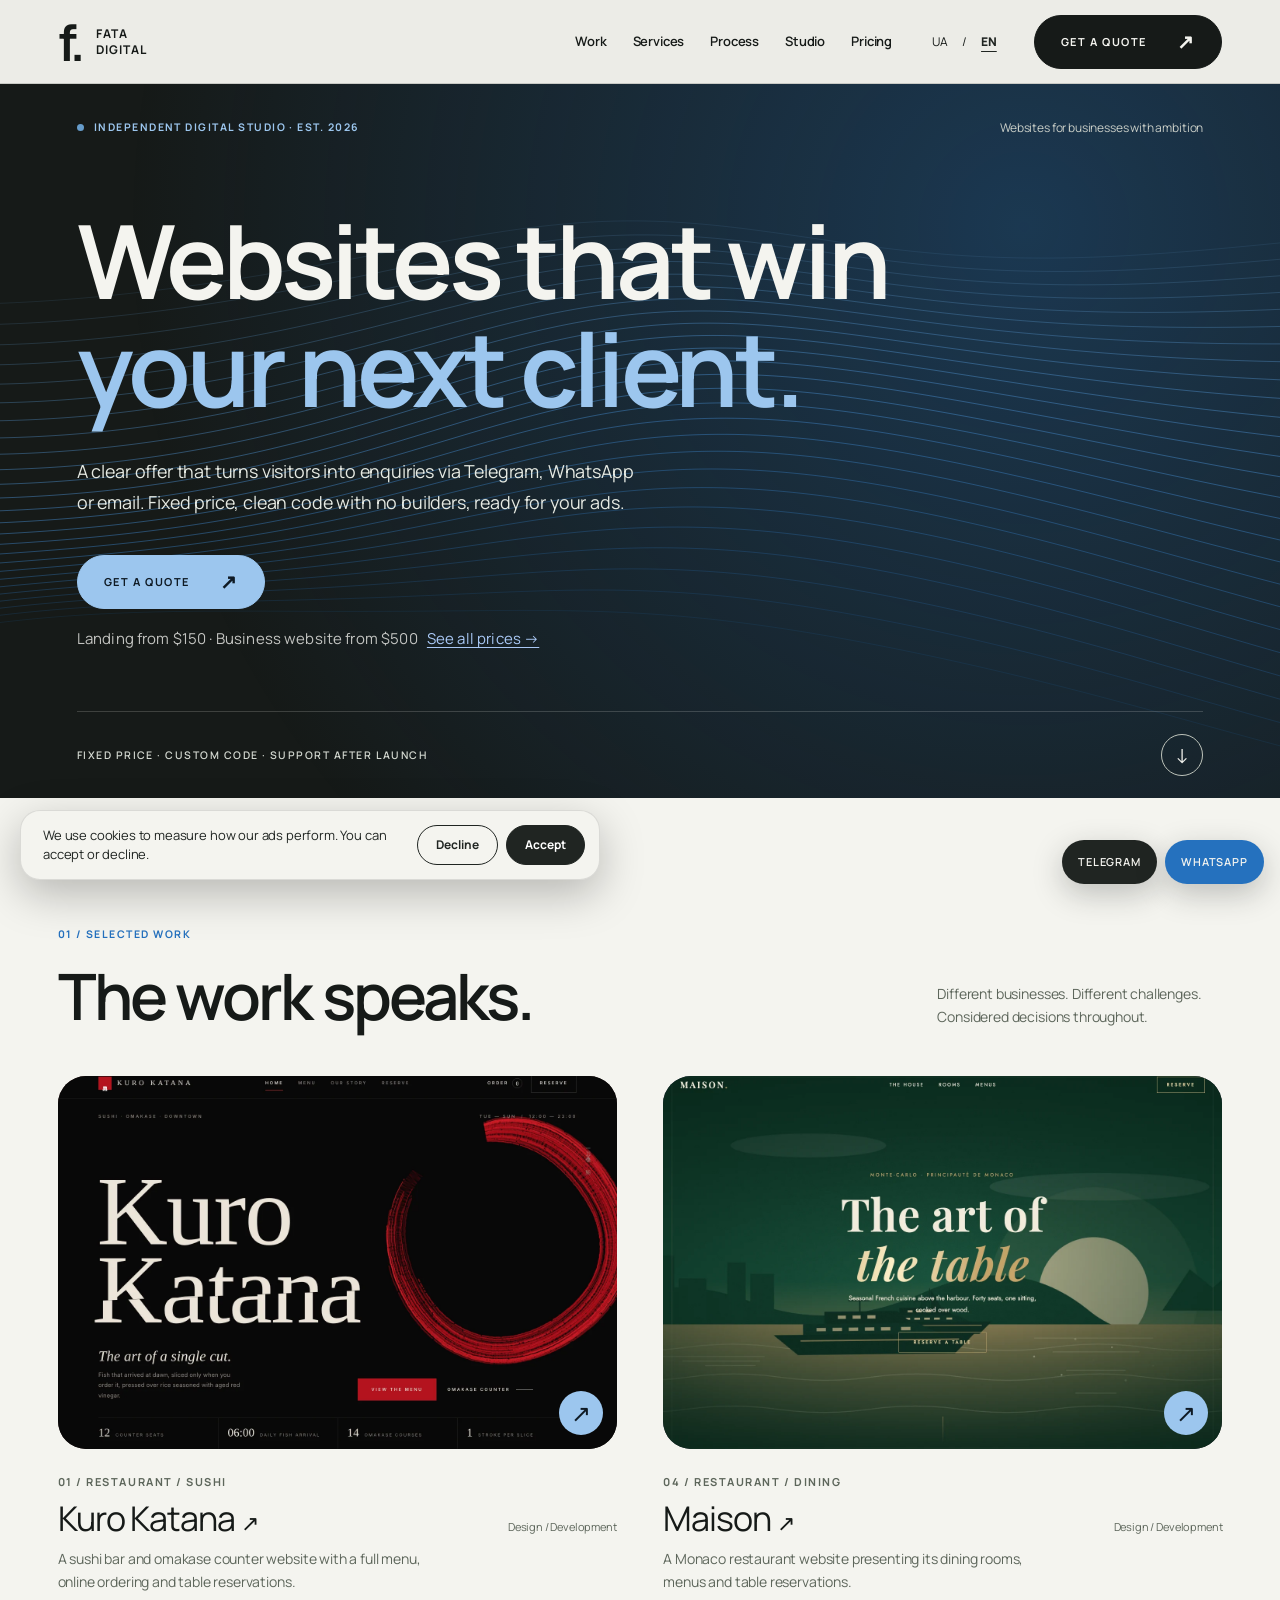
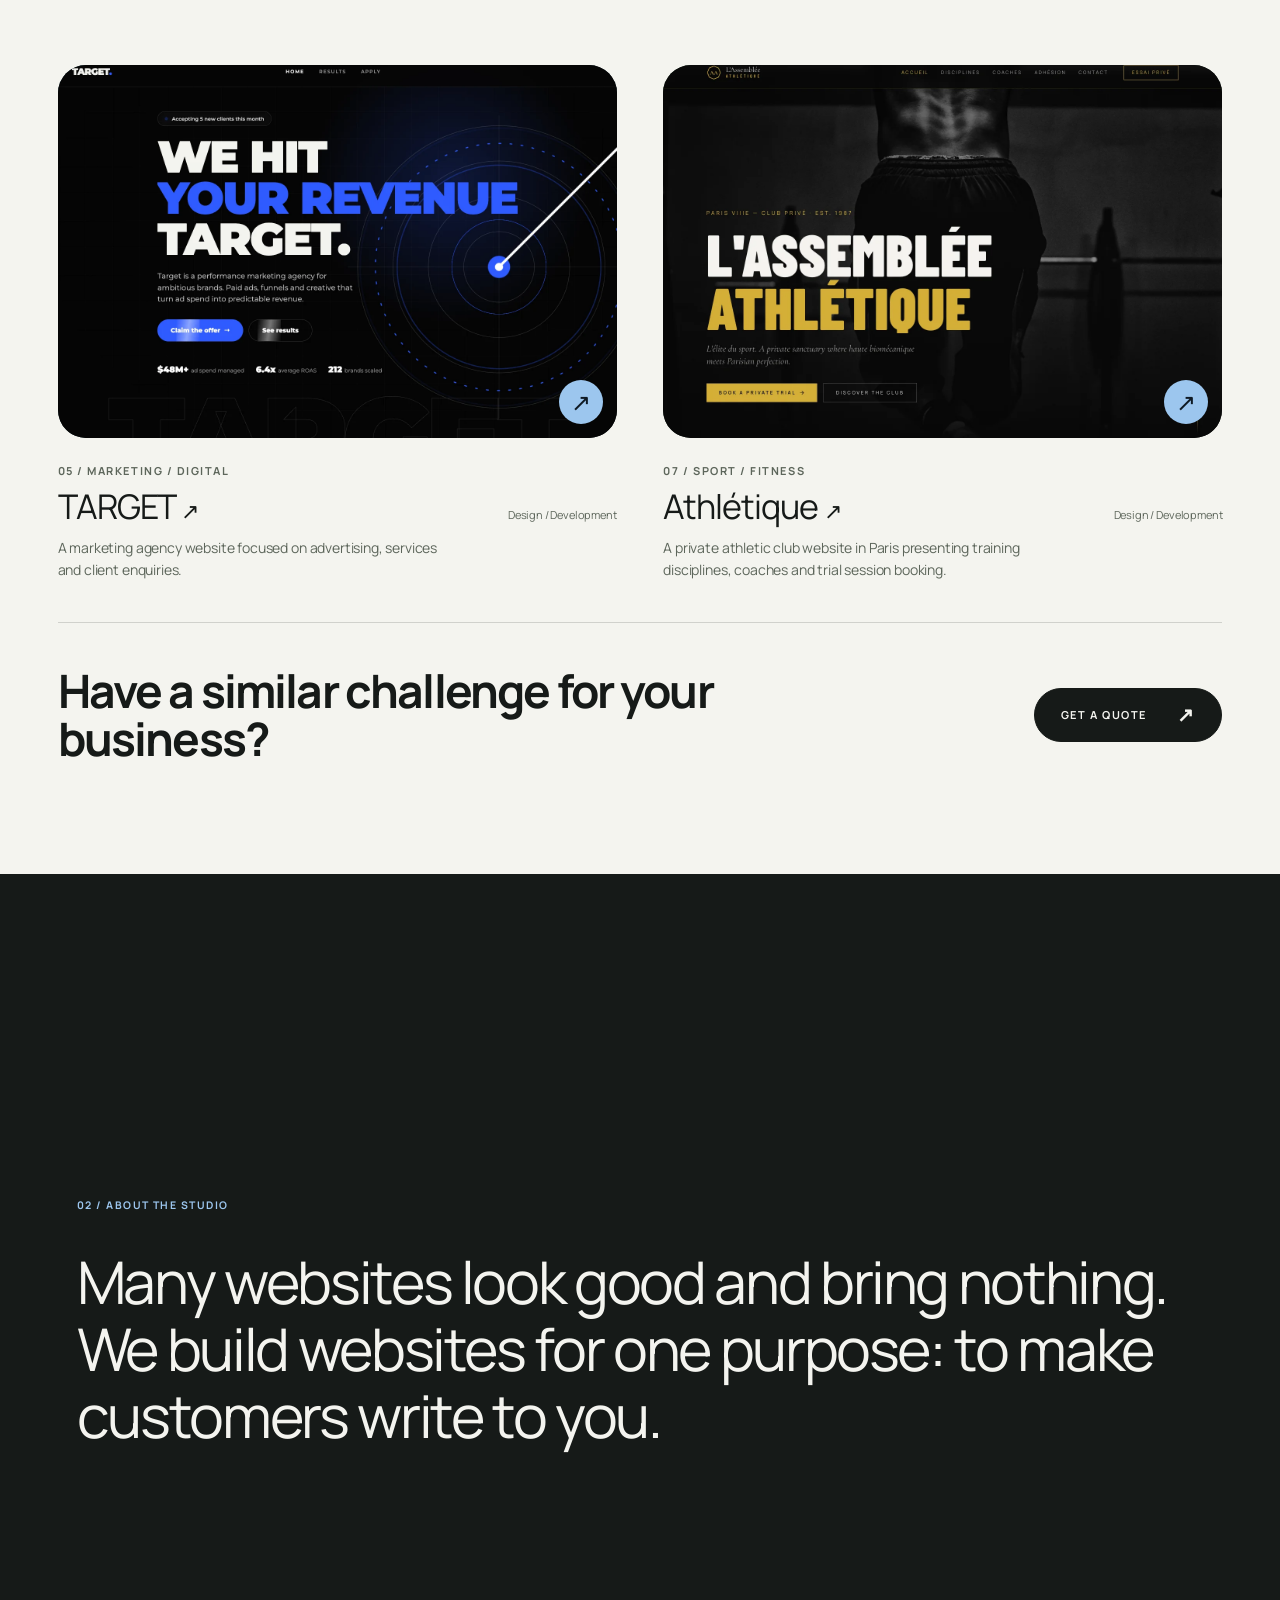
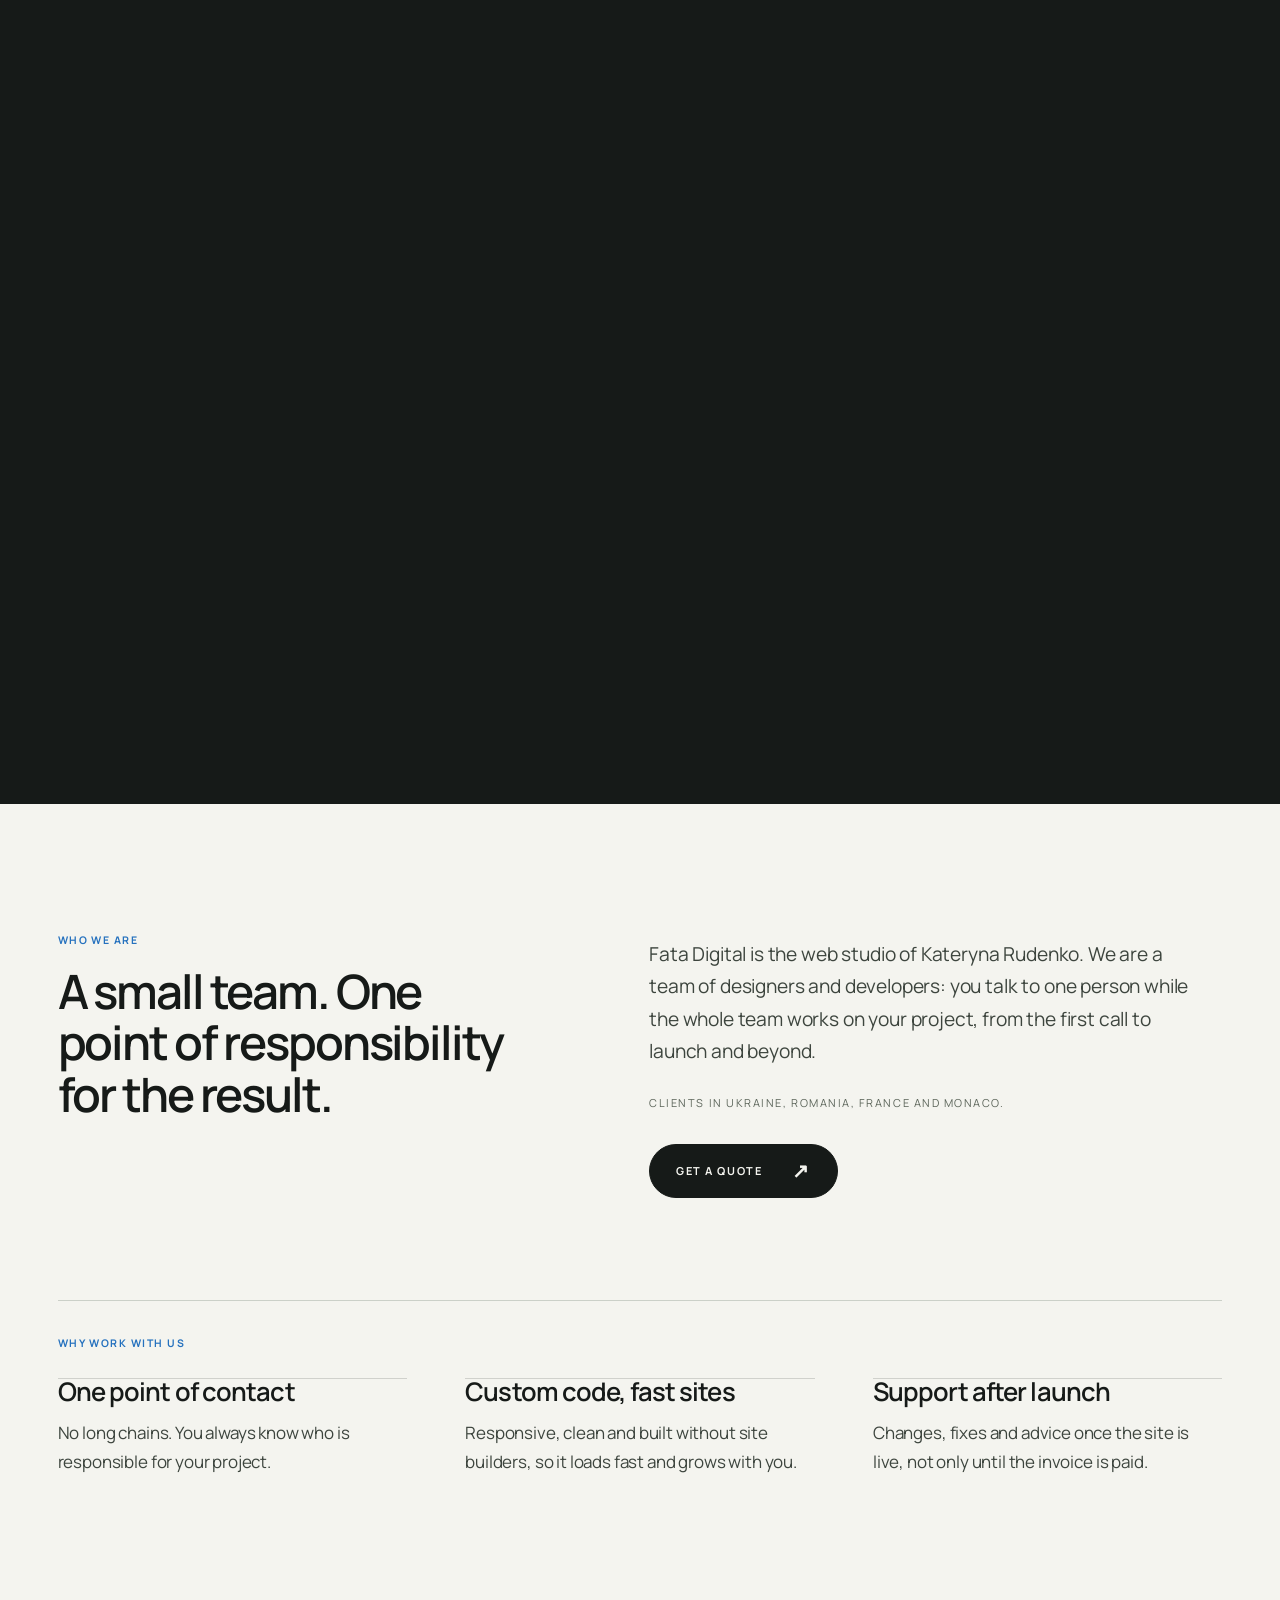
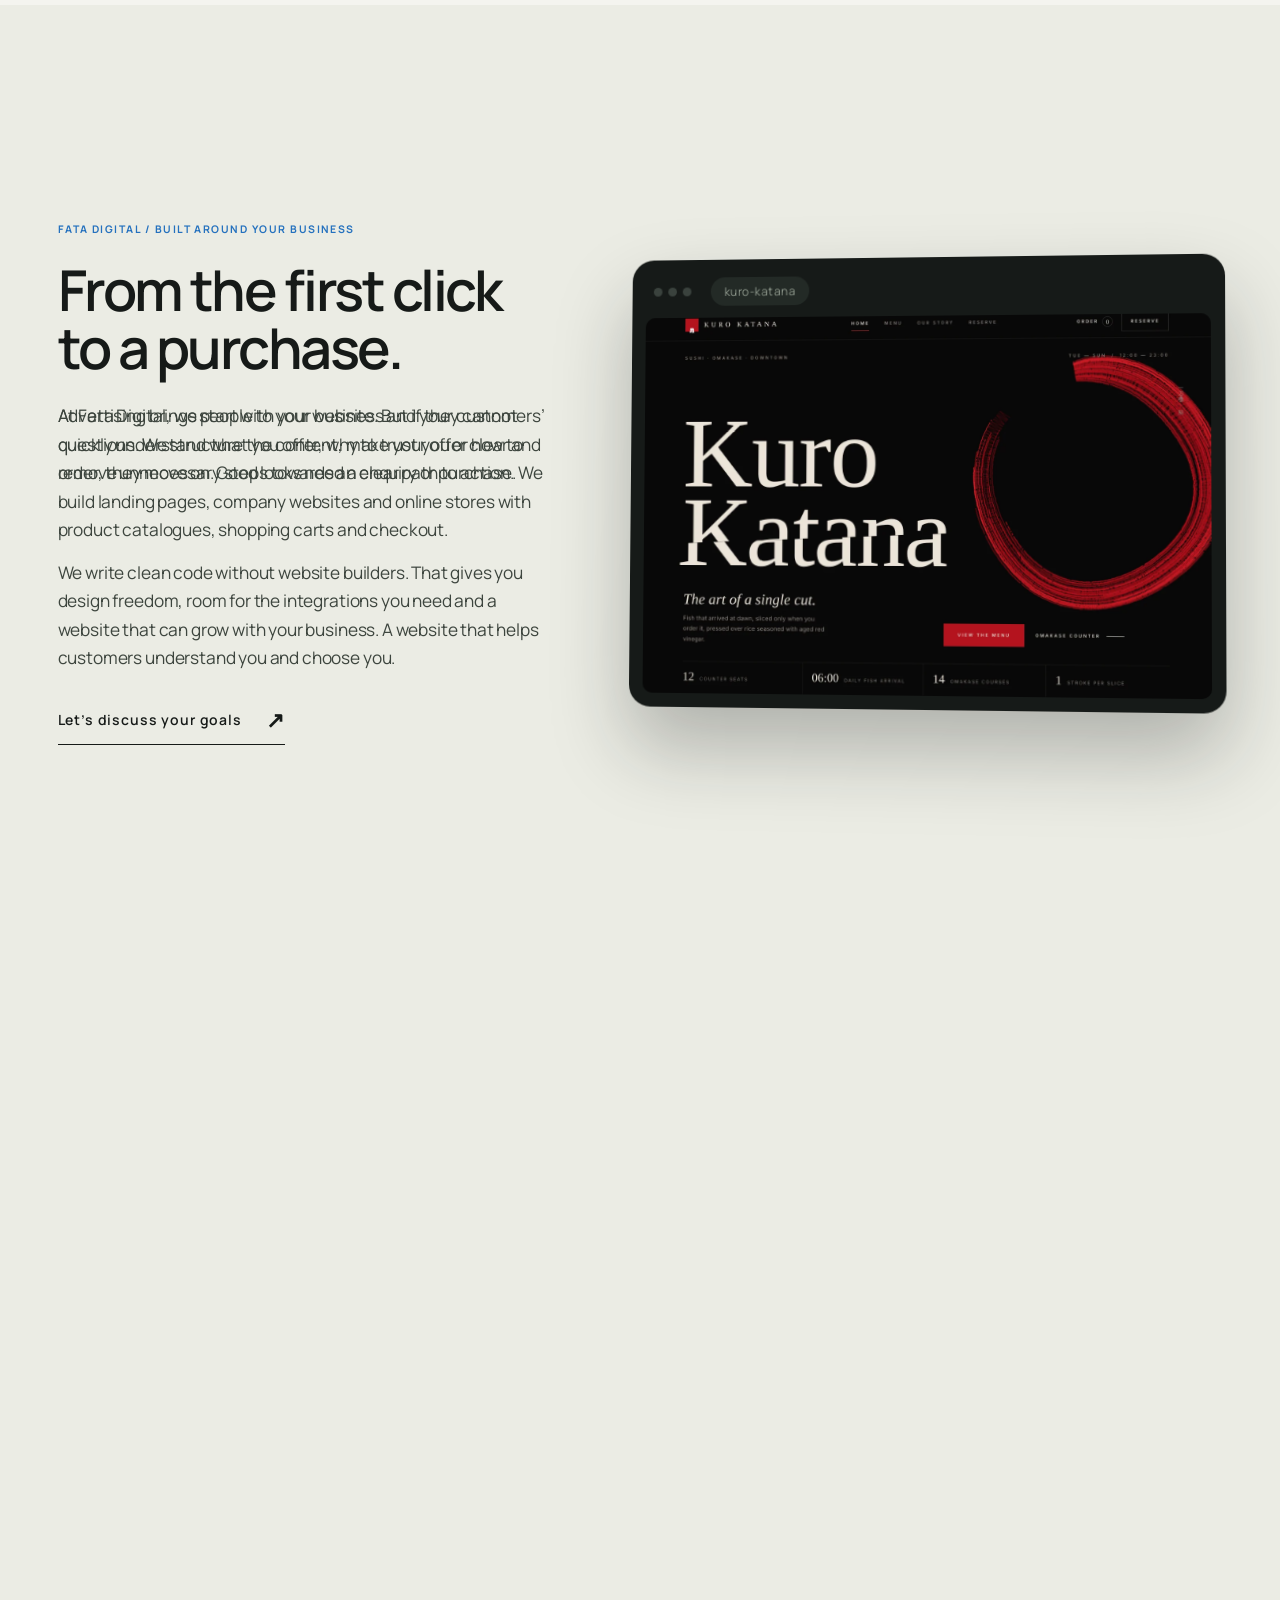
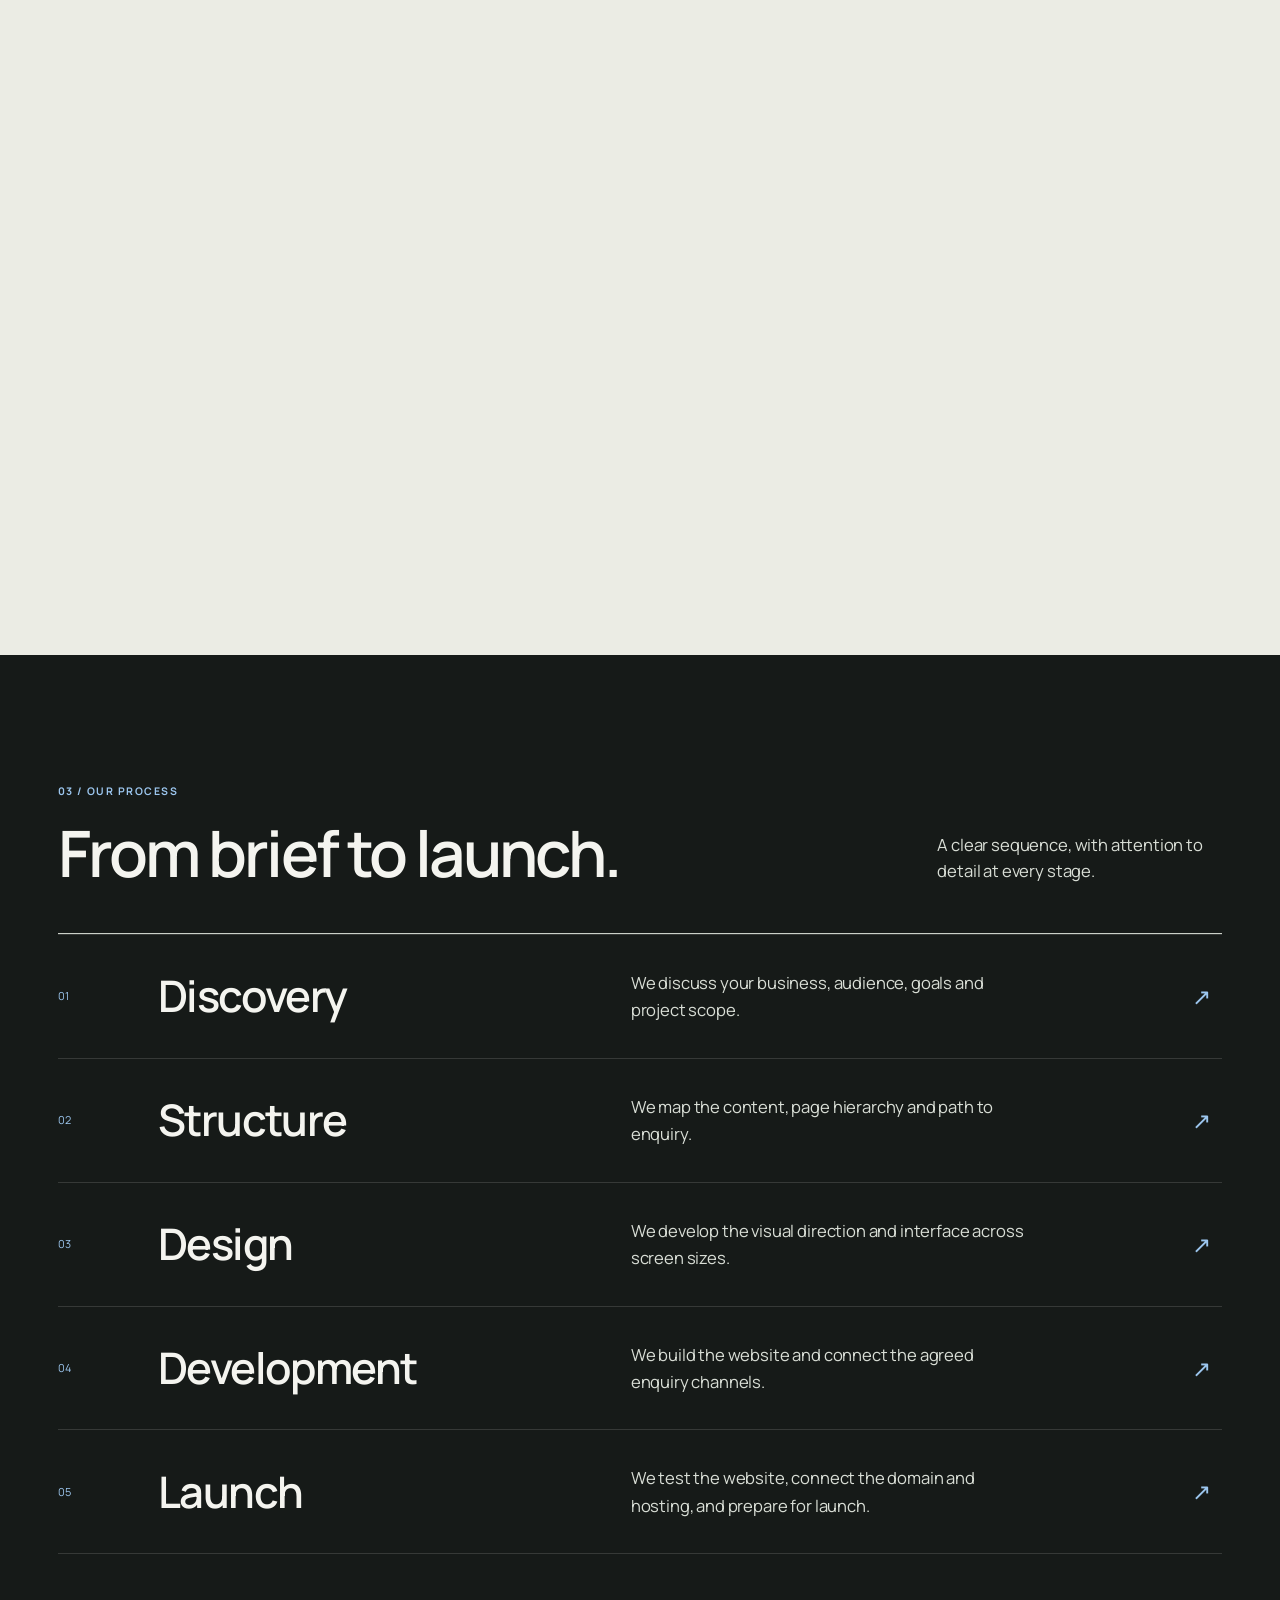
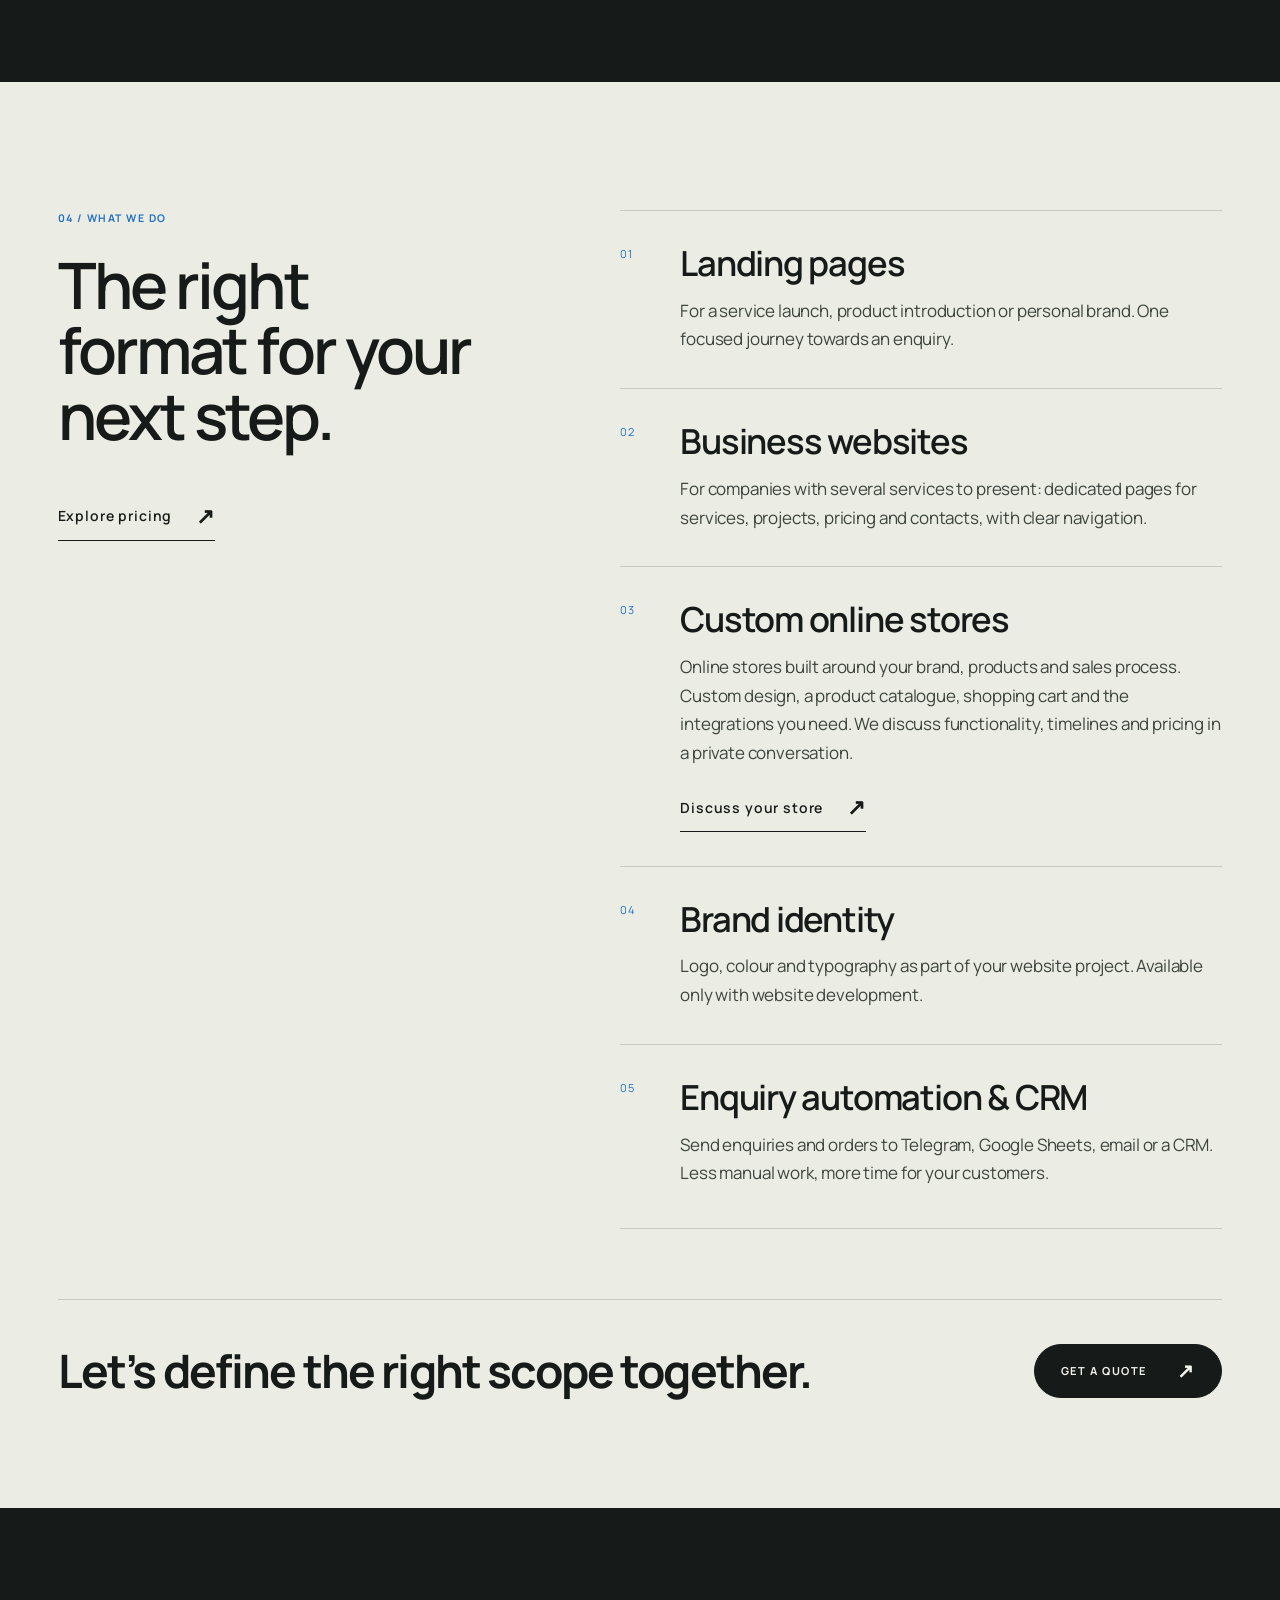
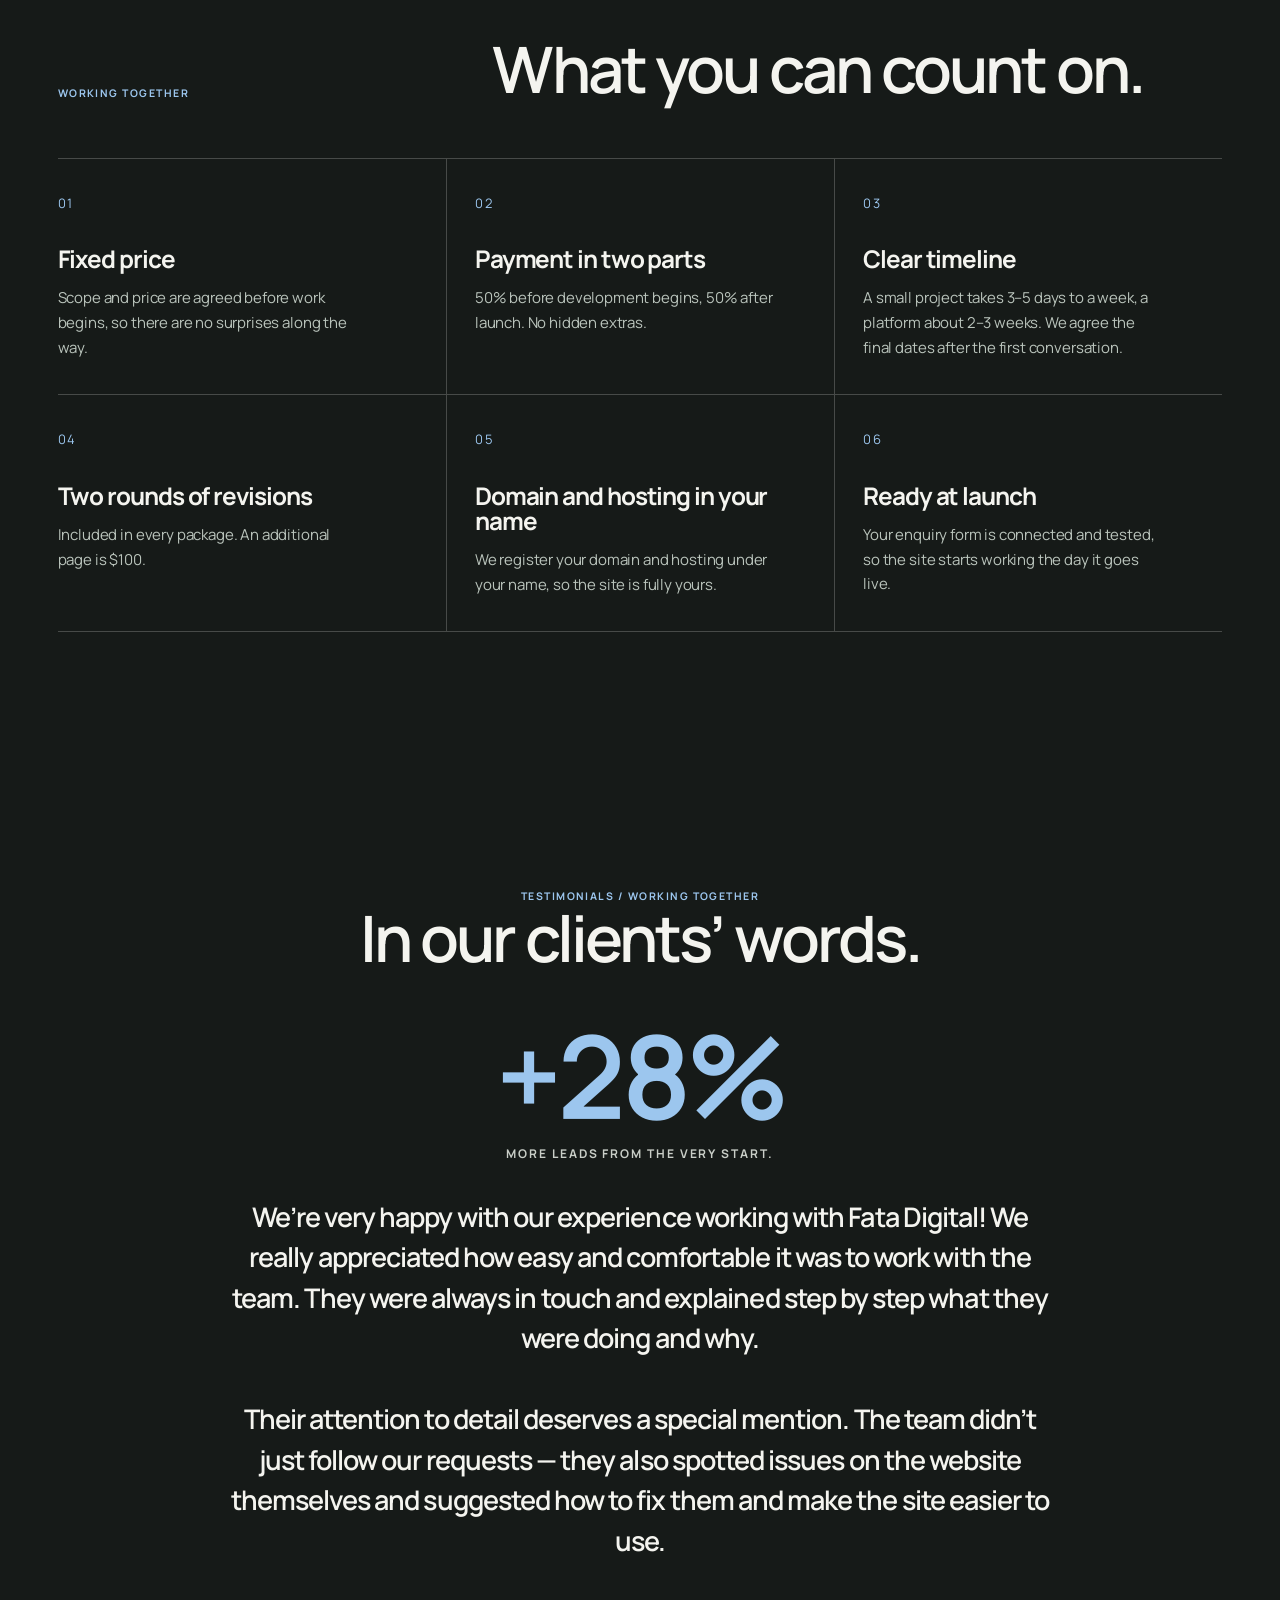
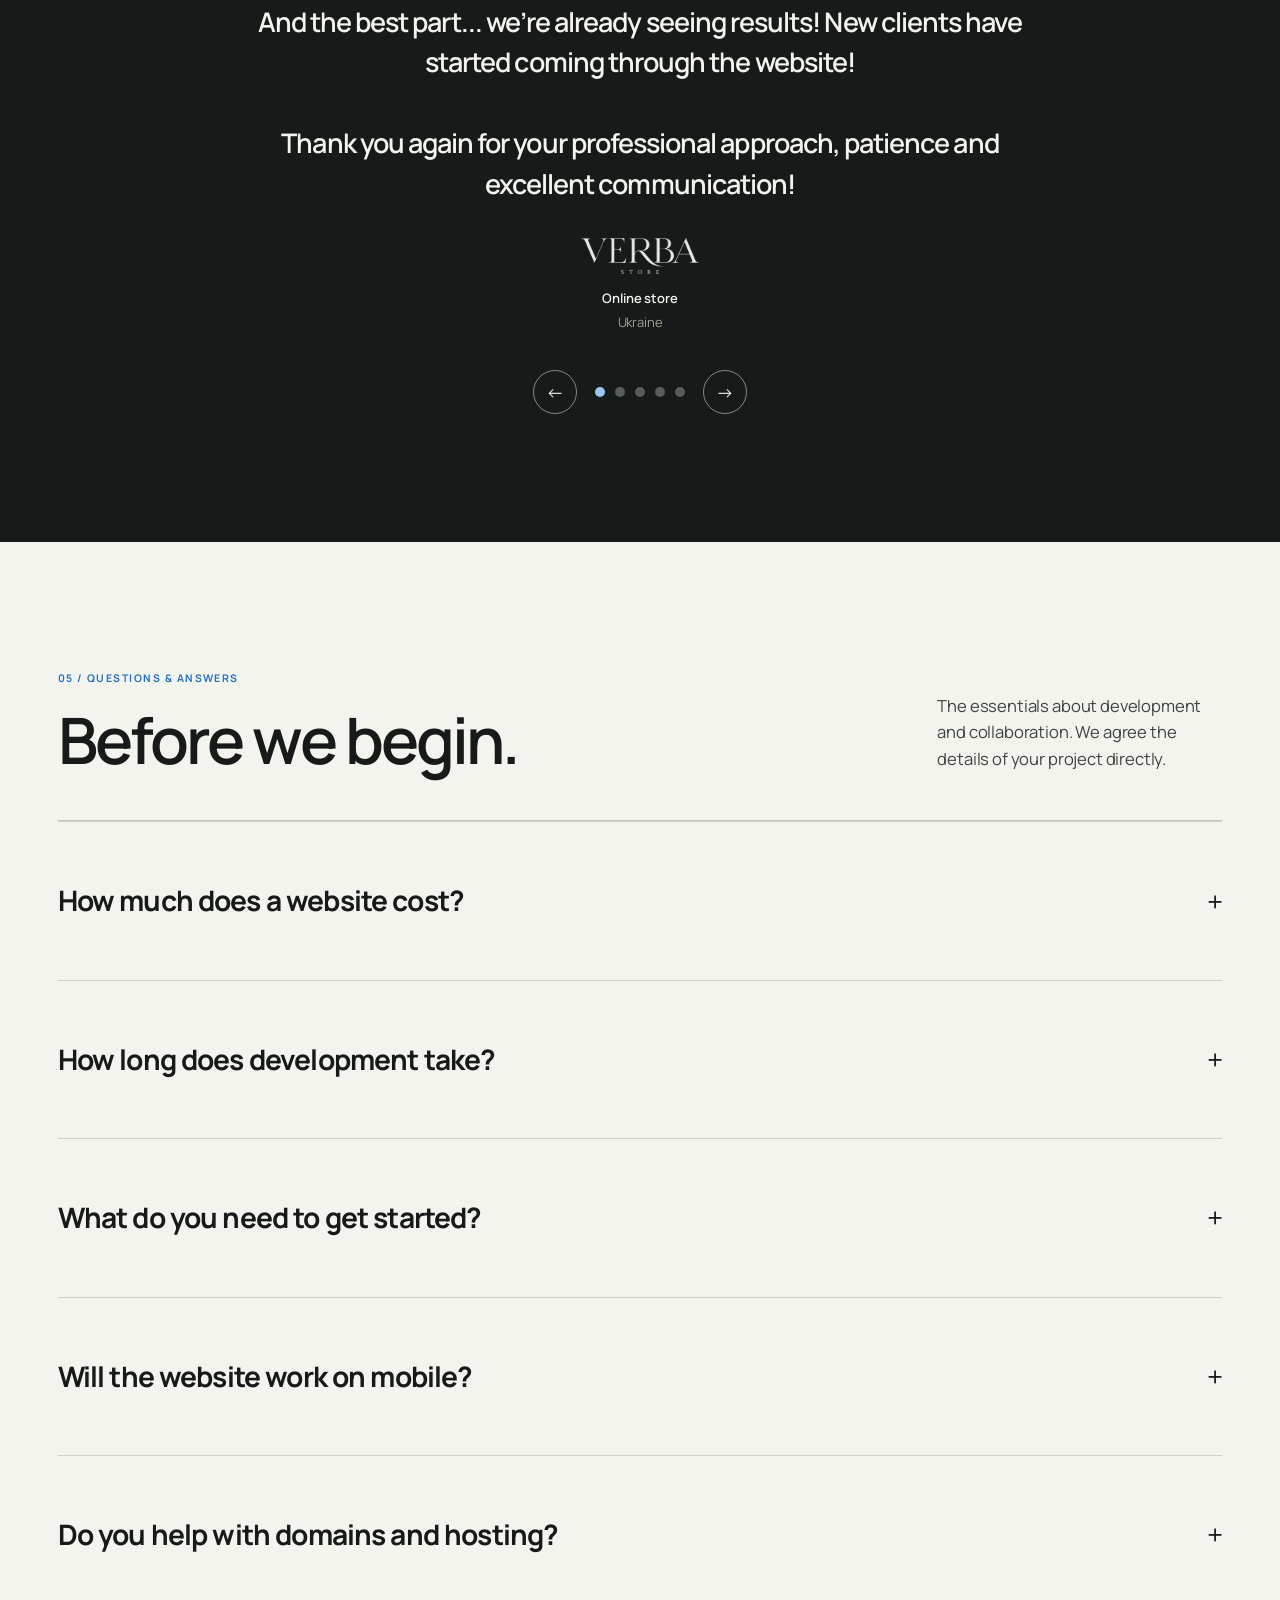
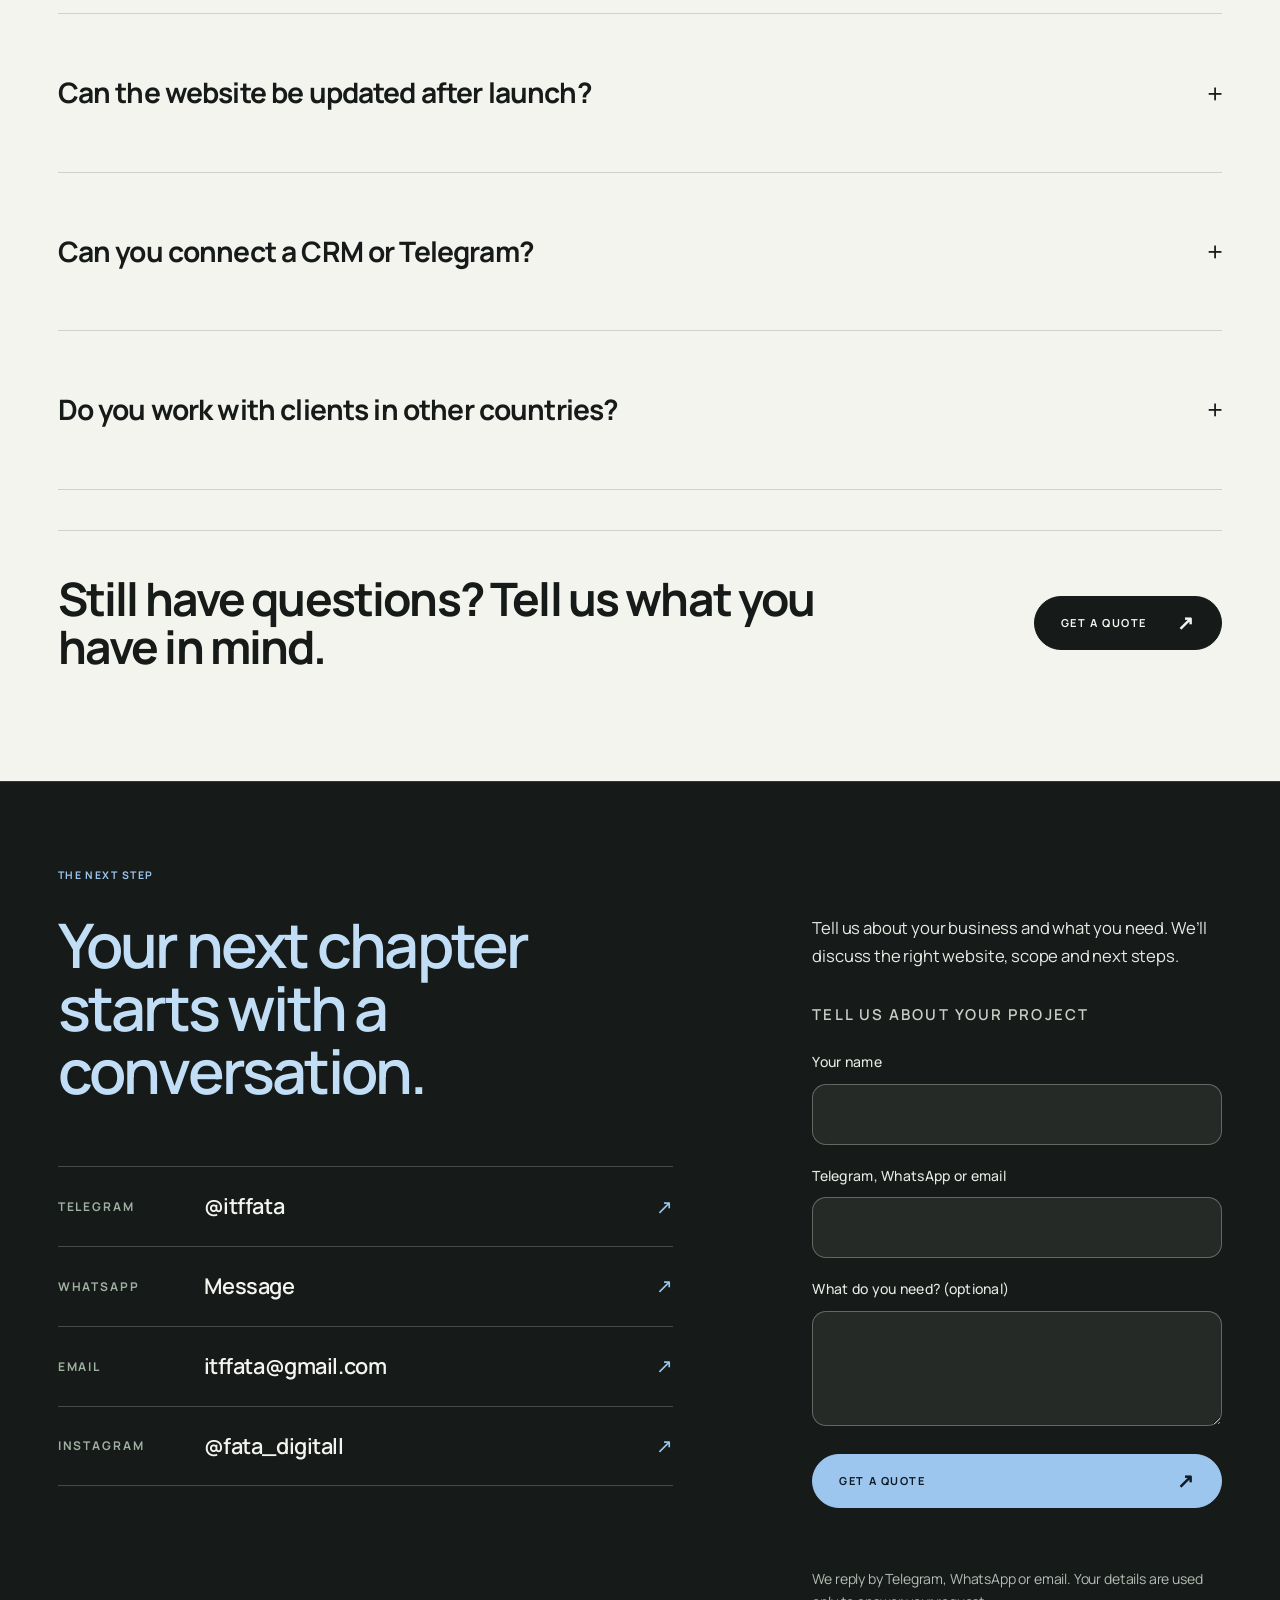
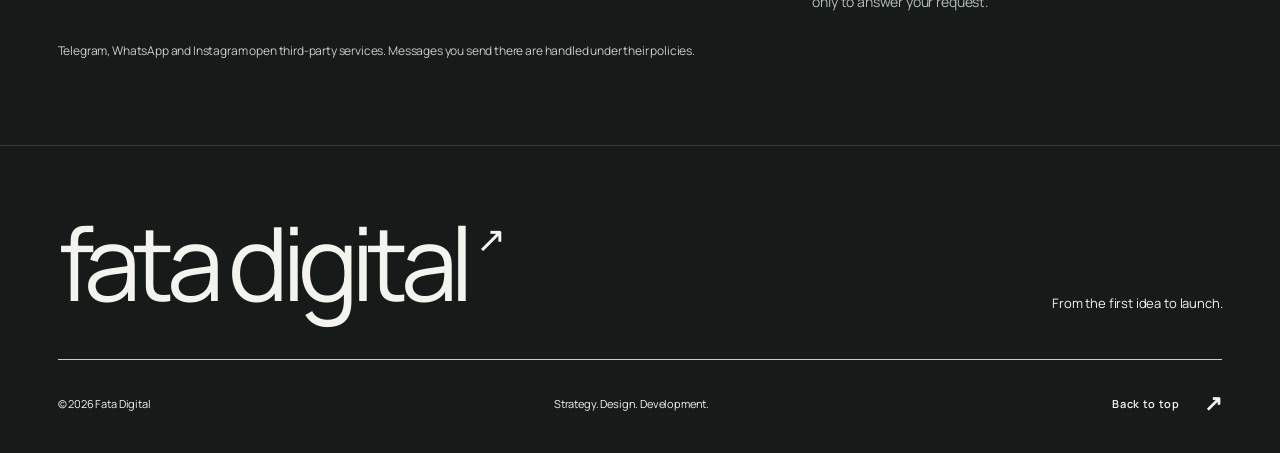
==== commit 7572d270: "Homepage: price line in hero, sequential project numbering, shorter scroll sections, Organization sc" ====
--- a/en/index.html
+++ b/en/index.html
@@ -10,7 +10,7 @@
 
   gtag('config', 'AW-18498293585');
 </script>
-<meta charset="utf-8"><meta name="viewport" content="width=device-width, initial-scale=1"><meta name="theme-color" content="#f4f4ef"><title>Fata Digital — Web Design &amp; Development Studio</title><meta name="description" content="Websites that make your business clear, compelling and easy to choose. Strategy, design, development and launch by Fata Digital."><link rel="canonical" href="https://fatadigital.online/"><meta property="og:type" content="website"><meta property="og:title" content="Fata Digital — Web Design &amp; Development Studio"><meta property="og:description" content="Websites that make your business clear, compelling and easy to choose. Strategy, design, development and launch by Fata Digital."><meta property="og:url" content="https://fatadigital.online/"><meta property="og:image" content="https://fatadigital.online/assets/social.jpg"><meta property="og:locale" content="en_US"><meta name="twitter:card" content="summary_large_image"><link rel="icon" href="../assets/favicon.svg" type="image/svg+xml"><link rel="stylesheet" href="../styles.css?v=20261026x"><script src="../translations.js?v=20261026x" defer></script><script src="../script.js?v=20261026x" defer></script><link rel="alternate" hreflang="uk" href="https://fatadigital.online/uk/"><link rel="alternate" hreflang="en" href="https://fatadigital.online/"><link rel="alternate" hreflang="x-default" href="https://fatadigital.online/"></head><body data-page="home"><a data-i18n="skip" class="skip" href="#main">Skip to content</a><header class="header"><a class="brand" href="index.html" aria-label="Fata Digital"><span class="brand-symbol" aria-hidden="true">f.</span><span>FATA<br>DIGITAL</span></a><nav id="navigation" data-label="nav" aria-label="Main navigation"><a data-i18n="work" href="#works">Work</a><a data-i18n="services" href="#services">Services</a><a data-i18n="process" href="#process">Process</a><a data-i18n="studio" href="#studio">Studio</a><a data-i18n="prices" href="prices.html">Pricing</a><a class="menu-contact" href="#contact" data-i18n="start">Start a project</a></nav><div class="header-tools"><div class="languages" role="group" aria-label="Language" data-label="language"><a href="../uk/index.html" data-lang="uk" lang="uk">UA</a><span aria-hidden="true">/</span><a href="../index.html" data-lang="en" lang="en" aria-current="page">EN</a></div><a class="button header-cta" href="#contact"><span data-i18n="start" >Start a project</span><span aria-hidden="true">↗</span></a><button class="menu-toggle" type="button" aria-controls="navigation" aria-expanded="false" aria-label="Open menu"><span></span><span></span></button></div></header><main id="main"><section class="hero" id="home"><canvas class="hero-flow" aria-hidden="true"></canvas><div class="hero-top"><p data-i18n="heroeyebrow" class="eyebrow">Independent digital studio · Est. 2026</p><p data-i18n="herotag" class="hero-tag">Websites for businesses with ambition</p></div><div class="hero-grid"><div class="hero-copy"><h1><span data-i18n="hero1" >Websites that bring</span><br><span data-i18n="hero2" class="blue-text">you customers.</span></h1><p data-i18n="herocopy" class="hero-lead">A clear offer that turns visitors into enquiries via Telegram, WhatsApp or email. Fixed price, clean code with no builders, ready for your ads.</p><div class="hero-actions"><a class="button button-dark" href="#contact"><span data-i18n="start" >Get a quote</span><span aria-hidden="true">↗</span></a></div></div><a class="hero-art" href="#works" data-label="viewwork" aria-label="View our work"><span class="art-top">F / D <span aria-hidden="true">↗</span></span><div class="art-screen art-screen-back"><img src="../assets/projects/target.webp" width="1440" height="1000" data-alt="target" alt="Website preview: TARGET"></div><div class="art-screen art-screen-front"><img src="../assets/projects/athletique.webp" width="1440" height="1000" data-alt="athletique" fetchpriority="high" alt="Website preview: Athlétique"></div><span class="art-bottom"><span data-i18n="art" >Idea. Structure. Execution.</span><span>01 — 07</span></span></a></div><div class="hero-bottom"><p data-i18n="herobottom" >Fixed price · Custom code · Support after launch</p><a href="#works" class="scroll-link" data-label="viewwork" aria-label="View our work">↓</a></div></section><section class="work section" id="works"><div class="section-heading"><div><p data-i18n="selected" class="eyebrow">01 / Selected work</p><h2 data-i18n="worktitle" >The work speaks.</h2></div><p data-i18n="workintro" >Different businesses. Different challenges. Considered decisions throughout.</p></div><div class="project-grid"><article class="project project-kuro"><a class="project-image" data-project="kuro" href="https://work.fatadigital.online/kuro-katana/" target="_blank" rel="noopener noreferrer" aria-label="View Kuro Katana — opens in a new tab"><div class="project-browser" aria-hidden="true"><i></i><i></i><i></i><span>Kuro Katana</span></div><img src="../assets/projects/kuro-katana.webp" width="1440" height="1000" loading="lazy" data-alt="kuro" alt="Website preview: Kuro Katana"><span class="project-open" aria-hidden="true">↗</span></a><div class="project-meta"><div><p class="eyebrow">01 / <span data-i18n="cat_kuro" >Restaurant / Sushi</span></p><h3><a href="https://work.fatadigital.online/kuro-katana/" target="_blank" rel="noopener noreferrer">Kuro Katana <span aria-hidden="true">↗</span></a></h3></div><p data-i18n="web" class="project-service">Design / Development</p></div><p data-i18n="desc_kuro" class="project-description">A sushi bar and omakase counter website with a full menu, online ordering and table reservations.</p></article><article class="project project-mare"><a class="project-image" data-project="mare" href="https://work.fatadigital.online/mare/" target="_blank" rel="noopener noreferrer" aria-label="View MARE — opens in a new tab"><div class="project-browser" aria-hidden="true"><i></i><i></i><i></i><span>MARE</span></div><img src="../assets/projects/mare.webp" width="1440" height="1000" loading="lazy" data-alt="mare" alt="Website preview: MARE"><span class="project-open" aria-hidden="true">↗</span></a><div class="project-meta"><div><p class="eyebrow">02 / <span data-i18n="cat_mare" >Logistics / Sea Freight</span></p><h3><a href="https://work.fatadigital.online/mare/" target="_blank" rel="noopener noreferrer">MARE <span aria-hidden="true">↗</span></a></h3></div><p data-i18n="web" class="project-service">Design / Development</p></div><p data-i18n="desc_mare" class="project-description">A sea freight company website presenting its services, fleet and shipping routes.</p></article><article class="project project-safeway"><a class="project-image" data-project="safeway" href="https://safewayua.com" target="_blank" rel="noopener noreferrer" aria-label="View SafeWay UA — opens in a new tab"><div class="project-browser" aria-hidden="true"><i></i><i></i><i></i><span>SafeWay UA</span></div><img src="../assets/projects/safeway.webp" width="1440" height="1000" loading="lazy" data-alt="safeway" alt="Website preview: SafeWay UA"><span class="project-open" aria-hidden="true">↗</span></a><div class="project-meta"><div><p class="eyebrow">03 / <span data-i18n="cat_safeway" >Logistics / Services</span></p><h3><a href="https://safewayua.com" target="_blank" rel="noopener noreferrer">SafeWay UA <span aria-hidden="true">↗</span></a></h3></div><p data-i18n="web" class="project-service">Design / Development</p></div><p data-i18n="desc_safeway" class="project-description">A service website for people looking for reliable transport solutions.</p></article><article class="project project-maison"><a class="project-image" data-project="maison" href="https://work.fatadigital.online/maison/" target="_blank" rel="noopener noreferrer" aria-label="View Maison — opens in a new tab"><div class="project-browser" aria-hidden="true"><i></i><i></i><i></i><span>Maison</span></div><img src="../assets/projects/maison.webp" width="1440" height="1000" loading="lazy" data-alt="maison" alt="Website preview: Maison"><span class="project-open" aria-hidden="true">↗</span></a><div class="project-meta"><div><p class="eyebrow">02 / <span data-i18n="cat_maison" >Restaurant / Dining</span></p><h3><a href="https://work.fatadigital.online/maison/" target="_blank" rel="noopener noreferrer">Maison <span aria-hidden="true">↗</span></a></h3></div><p data-i18n="web" class="project-service">Design / Development</p></div><p data-i18n="desc_maison" class="project-description">A Monaco restaurant website presenting its dining rooms, menus and table reservations.</p></article><article class="project project-target"><a class="project-image" data-project="target" href="https://work.fatadigital.online/target/" target="_blank" rel="noopener noreferrer" aria-label="View TARGET — opens in a new tab"><div class="project-browser" aria-hidden="true"><i></i><i></i><i></i><span>TARGET</span></div><img src="../assets/projects/target.webp" width="1440" height="1000" loading="lazy" data-alt="target" alt="Website preview: TARGET"><span class="project-open" aria-hidden="true">↗</span></a><div class="project-meta"><div><p class="eyebrow">03 / <span data-i18n="cat_target" >Marketing / Digital</span></p><h3><a href="https://work.fatadigital.online/target/" target="_blank" rel="noopener noreferrer">TARGET <span aria-hidden="true">↗</span></a></h3></div><p data-i18n="web" class="project-service">Design / Development</p></div><p data-i18n="desc_target" class="project-description">A marketing agency website focused on advertising, services and client enquiries.</p></article><article class="project project-metalpro"><a class="project-image" data-project="metalpro" href="https://metalpro.in.ua/" target="_blank" rel="noopener noreferrer" aria-label="View MetalPro — opens in a new tab"><div class="project-browser" aria-hidden="true"><i></i><i></i><i></i><span>MetalPro</span></div><img src="../assets/projects/metalpro.webp" width="1440" height="1000" loading="lazy" data-alt="metalpro" alt="Website preview: MetalPro"><span class="project-open" aria-hidden="true">↗</span></a><div class="project-meta"><div><p class="eyebrow">06 / <span data-i18n="cat_metalpro" >Manufacturing / Metalwork</span></p><h3><a href="https://metalpro.in.ua/" target="_blank" rel="noopener noreferrer">MetalPro <span aria-hidden="true">↗</span></a></h3></div><p data-i18n="web" class="project-service">Design / Development</p></div><p data-i18n="desc_metalpro" class="project-description">A gates, fences and canopies manufacturer’s website with services, completed projects and an enquiry form.</p></article><article class="project project-athletique"><a class="project-image" data-project="athletique" href="https://work.fatadigital.online/Athl-tique/" target="_blank" rel="noopener noreferrer" aria-label="View Athlétique — opens in a new tab"><div class="project-browser" aria-hidden="true"><i></i><i></i><i></i><span>Athlétique</span></div><img src="../assets/projects/athletique.webp" width="1440" height="1000" loading="lazy" data-alt="athletique" alt="Website preview: Athlétique"><span class="project-open" aria-hidden="true">↗</span></a><div class="project-meta"><div><p class="eyebrow">04 / <span data-i18n="cat_athletique" >Sport / Fitness</span></p><h3><a href="https://work.fatadigital.online/Athl-tique/" target="_blank" rel="noopener noreferrer">Athlétique <span aria-hidden="true">↗</span></a></h3></div><p data-i18n="web" class="project-service">Design / Development</p></div><p data-i18n="desc_athletique" class="project-description">A private athletic club website in Paris presenting training disciplines, coaches and trial session booking.</p></article></div><div class="section-cta"><p data-i18n="ctawork">Have a similar challenge for your business?</p><a class="button button-dark" href="#contact"><span data-i18n="start">Get a quote</span><span aria-hidden="true">↗</span></a></div></section><section class="studio section karaoke-sec" id="studio"><div class="karaoke-pin"><p data-i18n="studiolabel" class="eyebrow">02 / About the studio</p><p class="karaoke" id="karaoke" aria-label="">Many websites look good and bring nothing. We build websites for one purpose: to make customers write to you.</p></div></section><section class="founder section" id="founder"><div class="founder-grid founder-text"><div class="founder-copy"><div class="f-left"><p data-i18n="founderlabel" class="eyebrow">Who we are</p><h2 data-i18n="foundertitle">A small team. One point of responsibility for the result.</h2></div><div class="f-right"><p data-i18n="foundercopy" class="large-copy">Fata Digital is the web studio of Kateryna Rudenko. We are a team of designers and developers: you talk to one person while the whole team works on your project, from the first call to launch and beyond.</p><p data-i18n="founderclients" class="founder-clients">Clients in Ukraine, Romania, France and Monaco.</p><div class="founder-actions"><a class="button button-dark" href="https://t.me/itffata"><span data-i18n="start">Get a quote</span><span aria-hidden="true">↗</span></a></div></div></div></div><div class="why"><p data-i18n="whylabel" class="eyebrow">Why work with us</p><div class="why-grid"><article><h3 data-i18n="why0">One point of contact</h3><p data-i18n="whyc0">No long chains. You always know who is responsible for your project.</p></article><article><h3 data-i18n="why1">Custom code, fast sites</h3><p data-i18n="whyc1">Responsive, clean and built without site builders, so it loads fast and grows with you.</p></article><article><h3 data-i18n="why2">Support after launch</h3><p data-i18n="whyc2">Changes, fixes and advice once the site is live, not only until the invoice is paid.</p></article></div></div></section><section class="feature section feature-scroll"><div class="fs-pin"><div class="feature-copy"><p data-i18n="focus" class="eyebrow">Fata Digital / Built around your business</p><h2 data-i18n="focustitle">From the first click to a purchase.</h2><div class="fc-steps"><div class="fc-step on"><p data-i18n="focuscopy">Advertising brings people to your website. But if they cannot quickly understand what you offer, why to trust you or how to order, they move on. Good looks need a clear path to action.</p></div><div class="fc-step"><p data-i18n="focusbuild">At Fata Digital, we start with your business and your customers’ questions. We structure the content, make your offer clear and remove unnecessary steps towards an enquiry or purchase. We build landing pages, company websites and online stores with product catalogues, shopping carts and checkout.</p><p data-i18n="focuscode">We write clean code without website builders. That gives you design freedom, room for the integrations you need and a website that can grow with your business. A website that helps customers understand you and choose you.</p><a class="text-link" href="#contact"><span data-i18n="focuscta">Let’s discuss your goals</span><span aria-hidden="true">↗</span></a></div></div></div><div class="feature-visual fv2"><div class="fv-sticky"><div class="fv-frame"><div class="fv-bar"><i></i><i></i><i></i><span class="fv-url" id="fv-url">kuro-katana</span></div><div class="fv-stack"><img class="on" src="../assets/projects/kuro-katana.webp" alt="Website preview: Kuro Katana" width="1440" height="1000"><img src="../assets/projects/maison.webp" alt="Website preview: Maison" width="1440" height="1000" loading="lazy"><img src="../assets/projects/athletique.webp" alt="Website preview: Athlétique" width="1440" height="1000" loading="lazy"><img src="../assets/projects/target.webp" alt="Website preview: Target" width="1440" height="1000" loading="lazy"></div></div><div class="fv-chip fv-c1" id="fv-c1"><b></b><span></span></div><div class="fv-chip fv-c2" id="fv-c2"><b></b><span></span></div><div class="fv-dots" id="fv-dots"><i class="on"></i><i></i><i></i><i></i></div></div></div></div></section><section class="section process" id="process"><div class="section-heading"><div><p data-i18n="processlabel" class="eyebrow">03 / Our process</p><h2 data-i18n="processtitle" >From brief to launch.</h2></div><p data-i18n="processintro" >A clear sequence, with attention to detail at every stage.</p></div><div class="process-list"><article><span class="index">01</span><h3 data-i18n="p0" >Discovery</h3><p data-i18n="pc0" >We discuss your business, audience, goals and project scope.</p><span aria-hidden="true" class="process-plus">↗</span></article><article><span class="index">02</span><h3 data-i18n="p1" >Structure</h3><p data-i18n="pc1" >We map the content, page hierarchy and path to enquiry.</p><span aria-hidden="true" class="process-plus">↗</span></article><article><span class="index">03</span><h3 data-i18n="p2" >Design</h3><p data-i18n="pc2" >We develop the visual direction and interface across screen sizes.</p><span aria-hidden="true" class="process-plus">↗</span></article><article><span class="index">04</span><h3 data-i18n="p3" >Development</h3><p data-i18n="pc3" >We build the website and connect the agreed enquiry channels.</p><span aria-hidden="true" class="process-plus">↗</span></article><article><span class="index">05</span><h3 data-i18n="p4" >Launch</h3><p data-i18n="pc4" >We test the website, connect the domain and hosting, and prepare for launch.</p><span aria-hidden="true" class="process-plus">↗</span></article></div></section><section class="services section" id="services"><div class="services-intro"><div class="si-in"><p data-i18n="serviceslabel" class="eyebrow">04 / What we do</p><h2 data-i18n="servicestitle" >The right format for your next step.</h2><a class="text-link" href="prices.html"><span data-i18n="seeprices" >Explore pricing</span><span aria-hidden="true">↗</span></a></div></div><div class="services-list"><article><span class="index">01</span><div><h3 data-i18n="s0" >Landing pages</h3><p data-i18n="sc0" >For a service launch, product introduction or personal brand. One focused journey towards an enquiry.</p></div></article><article><span class="index">02</span><div><h3 data-i18n="s1" >Business websites</h3><p data-i18n="sc1" >For companies with several services to present: dedicated pages for services, projects, pricing and contacts, with clear navigation.</p></div></article><article><span class="index">03</span><div><h3 data-i18n="storetitle">Custom online stores</h3><p data-i18n="storecopy">Online stores built around your brand, products and sales process. Custom design, a product catalogue, shopping cart and the integrations you need. We discuss functionality, timelines and pricing in a private conversation.</p><p><a class="text-link" href="https://t.me/itffata" target="_blank" rel="noopener noreferrer"><span data-i18n="storecta">Discuss your store</span><span aria-hidden="true">↗</span></a></p></div></article><article><span class="index">04</span><div><h3 data-i18n="s2" >Brand identity</h3><p data-i18n="sc2" >Logo, colour and typography as part of your website project. Available only with website development.</p></div></article><article><span class="index">05</span><div><h3 data-i18n="s3" >Enquiry automation &amp; CRM</h3><p data-i18n="sc3" >Send enquiries and orders to Telegram, Google Sheets, email or a CRM. Less manual work, more time for your customers.</p></div></article></div><div class="section-cta"><p data-i18n="ctaservices">Let’s define the right scope together.</p><a class="button button-dark" href="#contact"><span data-i18n="start">Get a quote</span><span aria-hidden="true">↗</span></a></div></section><section class="terms section" id="terms"><div class="terms-head"><p data-i18n="termslabel" class="eyebrow">Working together</p><h2 data-i18n="termstitle">What you can count on.</h2></div><div class="terms-grid"><article><span class="index">01</span><h3 data-i18n="terms0">Fixed price</h3><p data-i18n="termsc0">Scope and price are agreed before work begins, so there are no surprises along the way.</p></article><article><span class="index">02</span><h3 data-i18n="terms4">Payment in two parts</h3><p data-i18n="termsc4">50% before development begins, 50% after launch. No hidden extras.</p></article><article><span class="index">03</span><h3 data-i18n="terms1">Clear timeline</h3><p data-i18n="termsc1">A small project takes 3–5 days to a week, a platform about 2–3 weeks. We agree the final dates after the first conversation.</p></article><article><span class="index">04</span><h3 data-i18n="terms2">Two rounds of revisions</h3><p data-i18n="termsc2">Included in every package. An additional page is $100.</p></article><article><span class="index">05</span><h3 data-i18n="terms5">Domain and hosting in your name</h3><p data-i18n="termsc5">We register your domain and hosting under your name, so the site is fully yours.</p></article><article><span class="index">06</span><h3 data-i18n="terms3">Ready at launch</h3><p data-i18n="termsc3">Your enquiry form is connected and tested, so the site starts working the day it goes live.</p></article></div></section><section class="section reviews" id="reviews" aria-labelledby="reviews-title"><div class="rv-head"><p data-i18n="reviewslabel" class="eyebrow">Testimonials / Working together</p><h2 data-i18n="reviewstitle" id="reviews-title">In our clients’ words.</h2></div><div class="rv" id="rv"><div class="rv-stage"><figure class="rv-slide is-on" data-i="0"><div class="rv-stat"><strong data-count="28" data-pre="+" data-suf="%">+28%</strong><span data-i18n="resc0">More leads from the very start.</span></div><blockquote data-i18n="reviewscopy0">We’re very happy with our experience working with Fata Digital! We really appreciated how easy and comfortable it was to work with the team. They were always in touch and explained step by step what they were doing and why.
+<meta charset="utf-8"><meta name="viewport" content="width=device-width, initial-scale=1"><meta name="theme-color" content="#f4f4ef"><title>Fata Digital — Web Design &amp; Development Studio</title><meta name="description" content="Websites that make your business clear, compelling and easy to choose. Strategy, design, development and launch by Fata Digital."><link rel="canonical" href="https://fatadigital.online/"><meta property="og:type" content="website"><meta property="og:title" content="Fata Digital — Web Design &amp; Development Studio"><meta property="og:description" content="Websites that make your business clear, compelling and easy to choose. Strategy, design, development and launch by Fata Digital."><meta property="og:url" content="https://fatadigital.online/"><meta property="og:image" content="https://fatadigital.online/assets/social.jpg"><meta property="og:locale" content="en_US"><meta name="twitter:card" content="summary_large_image"><link rel="icon" href="../assets/favicon.svg" type="image/svg+xml"><link rel="stylesheet" href="../styles.css?v=20261029a"><script src="../translations.js?v=20261029a" defer></script><script src="../script.js?v=20261029a" defer></script><link rel="alternate" hreflang="uk" href="https://fatadigital.online/uk/"><link rel="alternate" hreflang="en" href="https://fatadigital.online/"><link rel="alternate" hreflang="x-default" href="https://fatadigital.online/"><script type="application/ld+json">{"@context": "https://schema.org", "@type": "ProfessionalService", "name": "Fata Digital", "url": "https://fatadigital.online/", "description": "Web design and development studio: landing pages and business websites in custom code, fixed price, support after launch.", "founder": {"@type": "Person", "name": "Kateryna Rudenko"}, "areaServed": ["Ukraine", "Romania", "France", "Monaco", "Europe"], "priceRange": "$150–$800", "knowsLanguage": ["uk", "en"], "sameAs": ["https://t.me/itffata"], "makesOffer": [{"@type": "Offer", "name": "Landing page", "priceSpecification": {"@type": "PriceSpecification", "price": 150, "priceCurrency": "USD", "valueAddedTaxIncluded": false, "minPrice": 150}}, {"@type": "Offer", "name": "Business website, up to 5 pages", "priceSpecification": {"@type": "PriceSpecification", "price": 500, "priceCurrency": "USD", "valueAddedTaxIncluded": false, "minPrice": 500}}, {"@type": "Offer", "name": "Pro website, up to 8 pages", "priceSpecification": {"@type": "PriceSpecification", "price": 800, "priceCurrency": "USD", "valueAddedTaxIncluded": false, "minPrice": 800}}]}</script></head><body data-page="home"><a data-i18n="skip" class="skip" href="#main">Skip to content</a><header class="header"><a class="brand" href="index.html" aria-label="Fata Digital"><span class="brand-symbol" aria-hidden="true">f.</span><span>FATA<br>DIGITAL</span></a><nav id="navigation" data-label="nav" aria-label="Main navigation"><a data-i18n="work" href="#works">Work</a><a data-i18n="services" href="#services">Services</a><a data-i18n="process" href="#process">Process</a><a data-i18n="studio" href="#studio">Studio</a><a data-i18n="prices" href="prices.html">Pricing</a><a class="menu-contact" href="#contact" data-i18n="start">Start a project</a></nav><div class="header-tools"><div class="languages" role="group" aria-label="Language" data-label="language"><a href="../uk/index.html" data-lang="uk" lang="uk">UA</a><span aria-hidden="true">/</span><a href="../index.html" data-lang="en" lang="en" aria-current="page">EN</a></div><a class="button header-cta" href="#contact"><span data-i18n="start" >Start a project</span><span aria-hidden="true">↗</span></a><button class="menu-toggle" type="button" aria-controls="navigation" aria-expanded="false" aria-label="Open menu"><span></span><span></span></button></div></header><main id="main"><section class="hero" id="home"><canvas class="hero-flow" aria-hidden="true"></canvas><div class="hero-top"><p data-i18n="heroeyebrow" class="eyebrow">Independent digital studio · Est. 2026</p><p data-i18n="herotag" class="hero-tag">Websites for businesses with ambition</p></div><div class="hero-grid"><div class="hero-copy"><h1><span data-i18n="hero1" >Websites that bring</span><br><span data-i18n="hero2" class="blue-text">you customers.</span></h1><p data-i18n="herocopy" class="hero-lead">A clear offer that turns visitors into enquiries via Telegram, WhatsApp or email. Fixed price, clean code with no builders, ready for your ads.</p><div class="hero-actions"><a class="button button-dark" href="#contact"><span data-i18n="start" >Get a quote</span><span aria-hidden="true">↗</span></a></div><p class="hero-price"><span data-i18n="heropricing">Landing from $150 · Business website from $500</span> <a href="prices.html" data-i18n="heropricelink">See all prices →</a></p></div><a class="hero-art" href="#works" data-label="viewwork" aria-label="View our work"><span class="art-top">F / D <span aria-hidden="true">↗</span></span><div class="art-screen art-screen-back"><img src="../assets/projects/target.webp" width="1440" height="1000" data-alt="target" alt="Website preview: TARGET"></div><div class="art-screen art-screen-front"><img src="../assets/projects/athletique.webp" width="1440" height="1000" data-alt="athletique" fetchpriority="high" alt="Website preview: Athlétique"></div><span class="art-bottom"><span data-i18n="art" >Idea. Structure. Execution.</span><span>01 — 07</span></span></a></div><div class="hero-bottom"><p data-i18n="herobottom" >Fixed price · Custom code · Support after launch</p><a href="#works" class="scroll-link" data-label="viewwork" aria-label="View our work">↓</a></div></section><section class="work section" id="works"><div class="section-heading"><div><p data-i18n="selected" class="eyebrow">01 / Selected work</p><h2 data-i18n="worktitle" >The work speaks.</h2></div><p data-i18n="workintro" >Different businesses. Different challenges. Considered decisions throughout.</p></div><div class="project-grid"><article class="project project-kuro"><a class="project-image" data-project="kuro" href="https://work.fatadigital.online/kuro-katana/" target="_blank" rel="noopener noreferrer" aria-label="View Kuro Katana — opens in a new tab"><div class="project-browser" aria-hidden="true"><i></i><i></i><i></i><span>Kuro Katana</span></div><img src="../assets/projects/kuro-katana.webp" width="1440" height="1000" loading="lazy" data-alt="kuro" alt="Website preview: Kuro Katana"><span class="project-open" aria-hidden="true">↗</span></a><div class="project-meta"><div><p class="eyebrow">01 / <span data-i18n="cat_kuro" >Restaurant / Sushi</span></p><h3><a href="https://work.fatadigital.online/kuro-katana/" target="_blank" rel="noopener noreferrer">Kuro Katana <span aria-hidden="true">↗</span></a></h3></div><p data-i18n="web" class="project-service">Design / Development</p></div><p data-i18n="desc_kuro" class="project-description">A sushi bar and omakase counter website with a full menu, online ordering and table reservations.</p></article><article class="project project-mare"><a class="project-image" data-project="mare" href="https://work.fatadigital.online/mare/" target="_blank" rel="noopener noreferrer" aria-label="View MARE — opens in a new tab"><div class="project-browser" aria-hidden="true"><i></i><i></i><i></i><span>MARE</span></div><img src="../assets/projects/mare.webp" width="1440" height="1000" loading="lazy" data-alt="mare" alt="Website preview: MARE"><span class="project-open" aria-hidden="true">↗</span></a><div class="project-meta"><div><p class="eyebrow">02 / <span data-i18n="cat_mare" >Logistics / Sea Freight</span></p><h3><a href="https://work.fatadigital.online/mare/" target="_blank" rel="noopener noreferrer">MARE <span aria-hidden="true">↗</span></a></h3></div><p data-i18n="web" class="project-service">Design / Development</p></div><p data-i18n="desc_mare" class="project-description">A sea freight company website presenting its services, fleet and shipping routes.</p></article><article class="project project-safeway"><a class="project-image" data-project="safeway" href="https://safewayua.com" target="_blank" rel="noopener noreferrer" aria-label="View SafeWay UA — opens in a new tab"><div class="project-browser" aria-hidden="true"><i></i><i></i><i></i><span>SafeWay UA</span></div><img src="../assets/projects/safeway.webp" width="1440" height="1000" loading="lazy" data-alt="safeway" alt="Website preview: SafeWay UA"><span class="project-open" aria-hidden="true">↗</span></a><div class="project-meta"><div><p class="eyebrow">03 / <span data-i18n="cat_safeway" >Logistics / Services</span></p><h3><a href="https://safewayua.com" target="_blank" rel="noopener noreferrer">SafeWay UA <span aria-hidden="true">↗</span></a></h3></div><p data-i18n="web" class="project-service">Design / Development</p></div><p data-i18n="desc_safeway" class="project-description">A service website for people looking for reliable transport solutions.</p></article><article class="project project-maison"><a class="project-image" data-project="maison" href="https://work.fatadigital.online/maison/" target="_blank" rel="noopener noreferrer" aria-label="View Maison — opens in a new tab"><div class="project-browser" aria-hidden="true"><i></i><i></i><i></i><span>Maison</span></div><img src="../assets/projects/maison.webp" width="1440" height="1000" loading="lazy" data-alt="maison" alt="Website preview: Maison"><span class="project-open" aria-hidden="true">↗</span></a><div class="project-meta"><div><p class="eyebrow">04 / <span data-i18n="cat_maison" >Restaurant / Dining</span></p><h3><a href="https://work.fatadigital.online/maison/" target="_blank" rel="noopener noreferrer">Maison <span aria-hidden="true">↗</span></a></h3></div><p data-i18n="web" class="project-service">Design / Development</p></div><p data-i18n="desc_maison" class="project-description">A Monaco restaurant website presenting its dining rooms, menus and table reservations.</p></article><article class="project project-target"><a class="project-image" data-project="target" href="https://work.fatadigital.online/target/" target="_blank" rel="noopener noreferrer" aria-label="View TARGET — opens in a new tab"><div class="project-browser" aria-hidden="true"><i></i><i></i><i></i><span>TARGET</span></div><img src="../assets/projects/target.webp" width="1440" height="1000" loading="lazy" data-alt="target" alt="Website preview: TARGET"><span class="project-open" aria-hidden="true">↗</span></a><div class="project-meta"><div><p class="eyebrow">05 / <span data-i18n="cat_target" >Marketing / Digital</span></p><h3><a href="https://work.fatadigital.online/target/" target="_blank" rel="noopener noreferrer">TARGET <span aria-hidden="true">↗</span></a></h3></div><p data-i18n="web" class="project-service">Design / Development</p></div><p data-i18n="desc_target" class="project-description">A marketing agency website focused on advertising, services and client enquiries.</p></article><article class="project project-metalpro"><a class="project-image" data-project="metalpro" href="https://metalpro.in.ua/" target="_blank" rel="noopener noreferrer" aria-label="View MetalPro — opens in a new tab"><div class="project-browser" aria-hidden="true"><i></i><i></i><i></i><span>MetalPro</span></div><img src="../assets/projects/metalpro.webp" width="1440" height="1000" loading="lazy" data-alt="metalpro" alt="Website preview: MetalPro"><span class="project-open" aria-hidden="true">↗</span></a><div class="project-meta"><div><p class="eyebrow">06 / <span data-i18n="cat_metalpro" >Manufacturing / Metalwork</span></p><h3><a href="https://metalpro.in.ua/" target="_blank" rel="noopener noreferrer">MetalPro <span aria-hidden="true">↗</span></a></h3></div><p data-i18n="web" class="project-service">Design / Development</p></div><p data-i18n="desc_metalpro" class="project-description">A gates, fences and canopies manufacturer’s website with services, completed projects and an enquiry form.</p></article><article class="project project-athletique"><a class="project-image" data-project="athletique" href="https://work.fatadigital.online/Athl-tique/" target="_blank" rel="noopener noreferrer" aria-label="View Athlétique — opens in a new tab"><div class="project-browser" aria-hidden="true"><i></i><i></i><i></i><span>Athlétique</span></div><img src="../assets/projects/athletique.webp" width="1440" height="1000" loading="lazy" data-alt="athletique" alt="Website preview: Athlétique"><span class="project-open" aria-hidden="true">↗</span></a><div class="project-meta"><div><p class="eyebrow">07 / <span data-i18n="cat_athletique" >Sport / Fitness</span></p><h3><a href="https://work.fatadigital.online/Athl-tique/" target="_blank" rel="noopener noreferrer">Athlétique <span aria-hidden="true">↗</span></a></h3></div><p data-i18n="web" class="project-service">Design / Development</p></div><p data-i18n="desc_athletique" class="project-description">A private athletic club website in Paris presenting training disciplines, coaches and trial session booking.</p></article></div><div class="section-cta"><p data-i18n="ctawork">Have a similar challenge for your business?</p><a class="button button-dark" href="#contact"><span data-i18n="start">Get a quote</span><span aria-hidden="true">↗</span></a></div></section><section class="studio section karaoke-sec" id="studio"><div class="karaoke-pin"><p data-i18n="studiolabel" class="eyebrow">02 / About the studio</p><p class="karaoke" id="karaoke" aria-label="">Many websites look good and bring nothing. We build websites for one purpose: to make customers write to you.</p></div></section><section class="founder section" id="founder"><div class="founder-grid founder-text"><div class="founder-copy"><div class="f-left"><p data-i18n="founderlabel" class="eyebrow">Who we are</p><h2 data-i18n="foundertitle">A small team. One point of responsibility for the result.</h2></div><div class="f-right"><p data-i18n="foundercopy" class="large-copy">Fata Digital is the web studio of Kateryna Rudenko. We are a team of designers and developers: you talk to one person while the whole team works on your project, from the first call to launch and beyond.</p><p data-i18n="founderclients" class="founder-clients">Clients in Ukraine, Romania, France and Monaco.</p><div class="founder-actions"><a class="button button-dark" href="https://t.me/itffata"><span data-i18n="start">Get a quote</span><span aria-hidden="true">↗</span></a></div></div></div></div><div class="why"><p data-i18n="whylabel" class="eyebrow">Why work with us</p><div class="why-grid"><article><h3 data-i18n="why0">One point of contact</h3><p data-i18n="whyc0">No long chains. You always know who is responsible for your project.</p></article><article><h3 data-i18n="why1">Custom code, fast sites</h3><p data-i18n="whyc1">Responsive, clean and built without site builders, so it loads fast and grows with you.</p></article><article><h3 data-i18n="why2">Support after launch</h3><p data-i18n="whyc2">Changes, fixes and advice once the site is live, not only until the invoice is paid.</p></article></div></div></section><section class="feature section feature-scroll"><div class="fs-pin"><div class="feature-copy"><p data-i18n="focus" class="eyebrow">Fata Digital / Built around your business</p><h2 data-i18n="focustitle">From the first click to a purchase.</h2><div class="fc-steps"><div class="fc-step on"><p data-i18n="focuscopy">Advertising brings people to your website. But if they cannot quickly understand what you offer, why to trust you or how to order, they move on. Good looks need a clear path to action.</p></div><div class="fc-step"><p data-i18n="focusbuild">At Fata Digital, we start with your business and your customers’ questions. We structure the content, make your offer clear and remove unnecessary steps towards an enquiry or purchase. We build landing pages, company websites and online stores with product catalogues, shopping carts and checkout.</p><p data-i18n="focuscode">We write clean code without website builders. That gives you design freedom, room for the integrations you need and a website that can grow with your business. A website that helps customers understand you and choose you.</p><a class="text-link" href="#contact"><span data-i18n="focuscta">Let’s discuss your goals</span><span aria-hidden="true">↗</span></a></div></div></div><div class="feature-visual fv2"><div class="fv-sticky"><div class="fv-frame"><div class="fv-bar"><i></i><i></i><i></i><span class="fv-url" id="fv-url">kuro-katana</span></div><div class="fv-stack"><img class="on" src="../assets/projects/kuro-katana.webp" alt="Website preview: Kuro Katana" width="1440" height="1000"><img src="../assets/projects/maison.webp" alt="Website preview: Maison" width="1440" height="1000" loading="lazy"><img src="../assets/projects/athletique.webp" alt="Website preview: Athlétique" width="1440" height="1000" loading="lazy"><img src="../assets/projects/target.webp" alt="Website preview: Target" width="1440" height="1000" loading="lazy"></div></div><div class="fv-chip fv-c1" id="fv-c1"><b></b><span></span></div><div class="fv-chip fv-c2" id="fv-c2"><b></b><span></span></div><div class="fv-dots" id="fv-dots"><i class="on"></i><i></i><i></i><i></i></div></div></div></div></section><section class="section process" id="process"><div class="section-heading"><div><p data-i18n="processlabel" class="eyebrow">03 / Our process</p><h2 data-i18n="processtitle" >From brief to launch.</h2></div><p data-i18n="processintro" >A clear sequence, with attention to detail at every stage.</p></div><div class="process-list"><article><span class="index">01</span><h3 data-i18n="p0" >Discovery</h3><p data-i18n="pc0" >We discuss your business, audience, goals and project scope.</p><span aria-hidden="true" class="process-plus">↗</span></article><article><span class="index">02</span><h3 data-i18n="p1" >Structure</h3><p data-i18n="pc1" >We map the content, page hierarchy and path to enquiry.</p><span aria-hidden="true" class="process-plus">↗</span></article><article><span class="index">03</span><h3 data-i18n="p2" >Design</h3><p data-i18n="pc2" >We develop the visual direction and interface across screen sizes.</p><span aria-hidden="true" class="process-plus">↗</span></article><article><span class="index">04</span><h3 data-i18n="p3" >Development</h3><p data-i18n="pc3" >We build the website and connect the agreed enquiry channels.</p><span aria-hidden="true" class="process-plus">↗</span></article><article><span class="index">05</span><h3 data-i18n="p4" >Launch</h3><p data-i18n="pc4" >We test the website, connect the domain and hosting, and prepare for launch.</p><span aria-hidden="true" class="process-plus">↗</span></article></div></section><section class="services section" id="services"><div class="services-intro"><div class="si-in"><p data-i18n="serviceslabel" class="eyebrow">04 / What we do</p><h2 data-i18n="servicestitle" >The right format for your next step.</h2><a class="text-link" href="prices.html"><span data-i18n="seeprices" >Explore pricing</span><span aria-hidden="true">↗</span></a></div></div><div class="services-list"><article><span class="index">01</span><div><h3 data-i18n="s0" >Landing pages</h3><p data-i18n="sc0" >For a service launch, product introduction or personal brand. One focused journey towards an enquiry.</p></div></article><article><span class="index">02</span><div><h3 data-i18n="s1" >Business websites</h3><p data-i18n="sc1" >For companies with several services to present: dedicated pages for services, projects, pricing and contacts, with clear navigation.</p></div></article><article><span class="index">03</span><div><h3 data-i18n="storetitle">Custom online stores</h3><p data-i18n="storecopy">Online stores built around your brand, products and sales process. Custom design, a product catalogue, shopping cart and the integrations you need. We discuss functionality, timelines and pricing in a private conversation.</p><p><a class="text-link" href="https://t.me/itffata" target="_blank" rel="noopener noreferrer"><span data-i18n="storecta">Discuss your store</span><span aria-hidden="true">↗</span></a></p></div></article><article><span class="index">04</span><div><h3 data-i18n="s2" >Brand identity</h3><p data-i18n="sc2" >Logo, colour and typography as part of your website project. Available only with website development.</p></div></article><article><span class="index">05</span><div><h3 data-i18n="s3" >Enquiry automation &amp; CRM</h3><p data-i18n="sc3" >Send enquiries and orders to Telegram, Google Sheets, email or a CRM. Less manual work, more time for your customers.</p></div></article></div><div class="section-cta"><p data-i18n="ctaservices">Let’s define the right scope together.</p><a class="button button-dark" href="#contact"><span data-i18n="start">Get a quote</span><span aria-hidden="true">↗</span></a></div></section><section class="terms section" id="terms"><div class="terms-head"><p data-i18n="termslabel" class="eyebrow">Working together</p><h2 data-i18n="termstitle">What you can count on.</h2></div><div class="terms-grid"><article><span class="index">01</span><h3 data-i18n="terms0">Fixed price</h3><p data-i18n="termsc0">Scope and price are agreed before work begins, so there are no surprises along the way.</p></article><article><span class="index">02</span><h3 data-i18n="terms4">Payment in two parts</h3><p data-i18n="termsc4">50% before development begins, 50% after launch. No hidden extras.</p></article><article><span class="index">03</span><h3 data-i18n="terms1">Clear timeline</h3><p data-i18n="termsc1">A small project takes 3–5 days to a week, a platform about 2–3 weeks. We agree the final dates after the first conversation.</p></article><article><span class="index">04</span><h3 data-i18n="terms2">Two rounds of revisions</h3><p data-i18n="termsc2">Included in every package. An additional page is $100.</p></article><article><span class="index">05</span><h3 data-i18n="terms5">Domain and hosting in your name</h3><p data-i18n="termsc5">We register your domain and hosting under your name, so the site is fully yours.</p></article><article><span class="index">06</span><h3 data-i18n="terms3">Ready at launch</h3><p data-i18n="termsc3">Your enquiry form is connected and tested, so the site starts working the day it goes live.</p></article></div></section><section class="section reviews" id="reviews" aria-labelledby="reviews-title"><div class="rv-head"><p data-i18n="reviewslabel" class="eyebrow">Testimonials / Working together</p><h2 data-i18n="reviewstitle" id="reviews-title">In our clients’ words.</h2></div><div class="rv" id="rv"><div class="rv-stage"><figure class="rv-slide is-on" data-i="0"><div class="rv-stat"><strong data-count="28" data-pre="+" data-suf="%">+28%</strong><span data-i18n="resc0">More leads from the very start.</span></div><blockquote data-i18n="reviewscopy0">We’re very happy with our experience working with Fata Digital! We really appreciated how easy and comfortable it was to work with the team. They were always in touch and explained step by step what they were doing and why.
 
 Their attention to detail deserves a special mention. The team didn’t just follow our requests — they also spotted issues on the website themselves and suggested how to fix them and make the site easier to use.
 
--- a/styles.css
+++ b/styles.css
@@ -623,13 +623,13 @@
 .rv-slide{position:absolute;left:0;right:0;top:0;grid-area:auto}
 
 /* karaoke scroll text */
-.karaoke-sec{height:230vh;padding:0;position:relative}
+.karaoke-sec{height:170vh;padding:0;position:relative}
 .karaoke-pin{position:sticky;top:0;height:100vh;display:flex;flex-direction:column;justify-content:center;gap:34px;padding-inline:max(16px,6%)}
 .karaoke{color:#f4f4ef;max-width:1100px;font-size:clamp(28px,4.6vw,68px);line-height:1.14;letter-spacing:-.04em;font-weight:300;margin:0}
 .karaoke .w{color:#f4f4ef;opacity:.3;transition:opacity .25s linear}
 .karaoke .w.on{opacity:1}
 .karaoke-sec .eyebrow{color:#9aa597}
-@media(max-width:600px){.karaoke-sec{height:200vh}.karaoke{font-size:clamp(26px,8vw,40px)}}
+@media(max-width:600px){.karaoke-sec{height:150vh}.karaoke{font-size:clamp(26px,8vw,40px)}}
 @media(prefers-reduced-motion:reduce){.karaoke-sec{height:auto;padding:100px 0}.karaoke-pin{position:static;height:auto}.karaoke .w{opacity:1;transition:none}}
 
 /* about block: clean two columns */
@@ -839,7 +839,7 @@
 @media(max-width:600px){.hero h1{font-size:clamp(34px,10.4vw,48px)!important;overflow-wrap:anywhere}.hero h1 .w,.hero h1 span{max-width:100%}}
 
 /* ===== feature: pinned scroll story ===== */
-.feature-scroll{display:block!important;height:340vh;padding:0!important;position:relative;border-bottom:0!important}
+.feature-scroll{display:block!important;height:250vh;padding:0!important;position:relative;border-bottom:0!important}
 .fs-pin{position:sticky;top:0;height:100vh;height:100svh;display:grid;grid-template-columns:1fr 1.2fr;gap:6%;align-items:center;padding:96px max(16px,4.5%) 40px;box-sizing:border-box;overflow:hidden}
 .feature-scroll .feature-copy{align-self:center}
 .feature-scroll h2{font-size:clamp(34px,4.4vw,68px);max-width:620px}
@@ -854,7 +854,7 @@
 .feature-scroll .fv-frame{width:100%}
 .feature-scroll .fv-stack{aspect-ratio:1.5}
 @media(max-width:800px){
- .feature-scroll{height:360vh}
+ .feature-scroll{height:270vh}
  .fs-pin{grid-template-columns:1fr;grid-template-rows:auto auto;align-content:start;gap:14px;padding:84px 16px 18px}
  .feature-scroll .feature-copy .eyebrow{font-size:10px}
  .feature-scroll h2{font-size:clamp(26px,8vw,34px);margin:10px 0 0!important;max-width:none}
@@ -986,3 +986,16 @@
 @media(max-width:800px){.contact-direct a{grid-template-columns:100px 1fr auto;padding:18px 0}}
 
 .founder-text .f-left h2{text-wrap:balance}
+
+/* compact cookie banner */
+.consent{left:20px;bottom:20px;width:min(580px,calc(100vw - 40px));padding:14px 14px 14px 22px;border-radius:20px;border:1px solid rgba(32,37,34,.12);display:flex;align-items:center;gap:20px;box-shadow:0 14px 44px rgba(0,0,0,.25)}
+.consent p{padding:0;margin:0;font-size:13px;line-height:1.5;flex:1}
+.consent-cookie{display:none}
+.consent-actions{margin:0;gap:8px;flex:none}
+.consent-actions button{flex:none;min-height:40px;padding:8px 18px;border-radius:999px;font-size:12px}
+@media(max-width:560px){.consent{left:10px;right:10px;bottom:10px;width:auto;flex-direction:column;align-items:stretch;gap:12px;padding:16px}.consent-actions button{flex:1}}
+
+.hero-price{margin:18px 0 0;font-size:15px;letter-spacing:.01em;color:rgba(244,244,239,.78)}
+.hero-price a{color:#a9c8f5;text-decoration:underline;text-underline-offset:3px;white-space:nowrap;margin-left:6px}
+.hero-price a:hover{color:#fff}
+@media(max-width:600px){.hero-price{font-size:13.5px}}
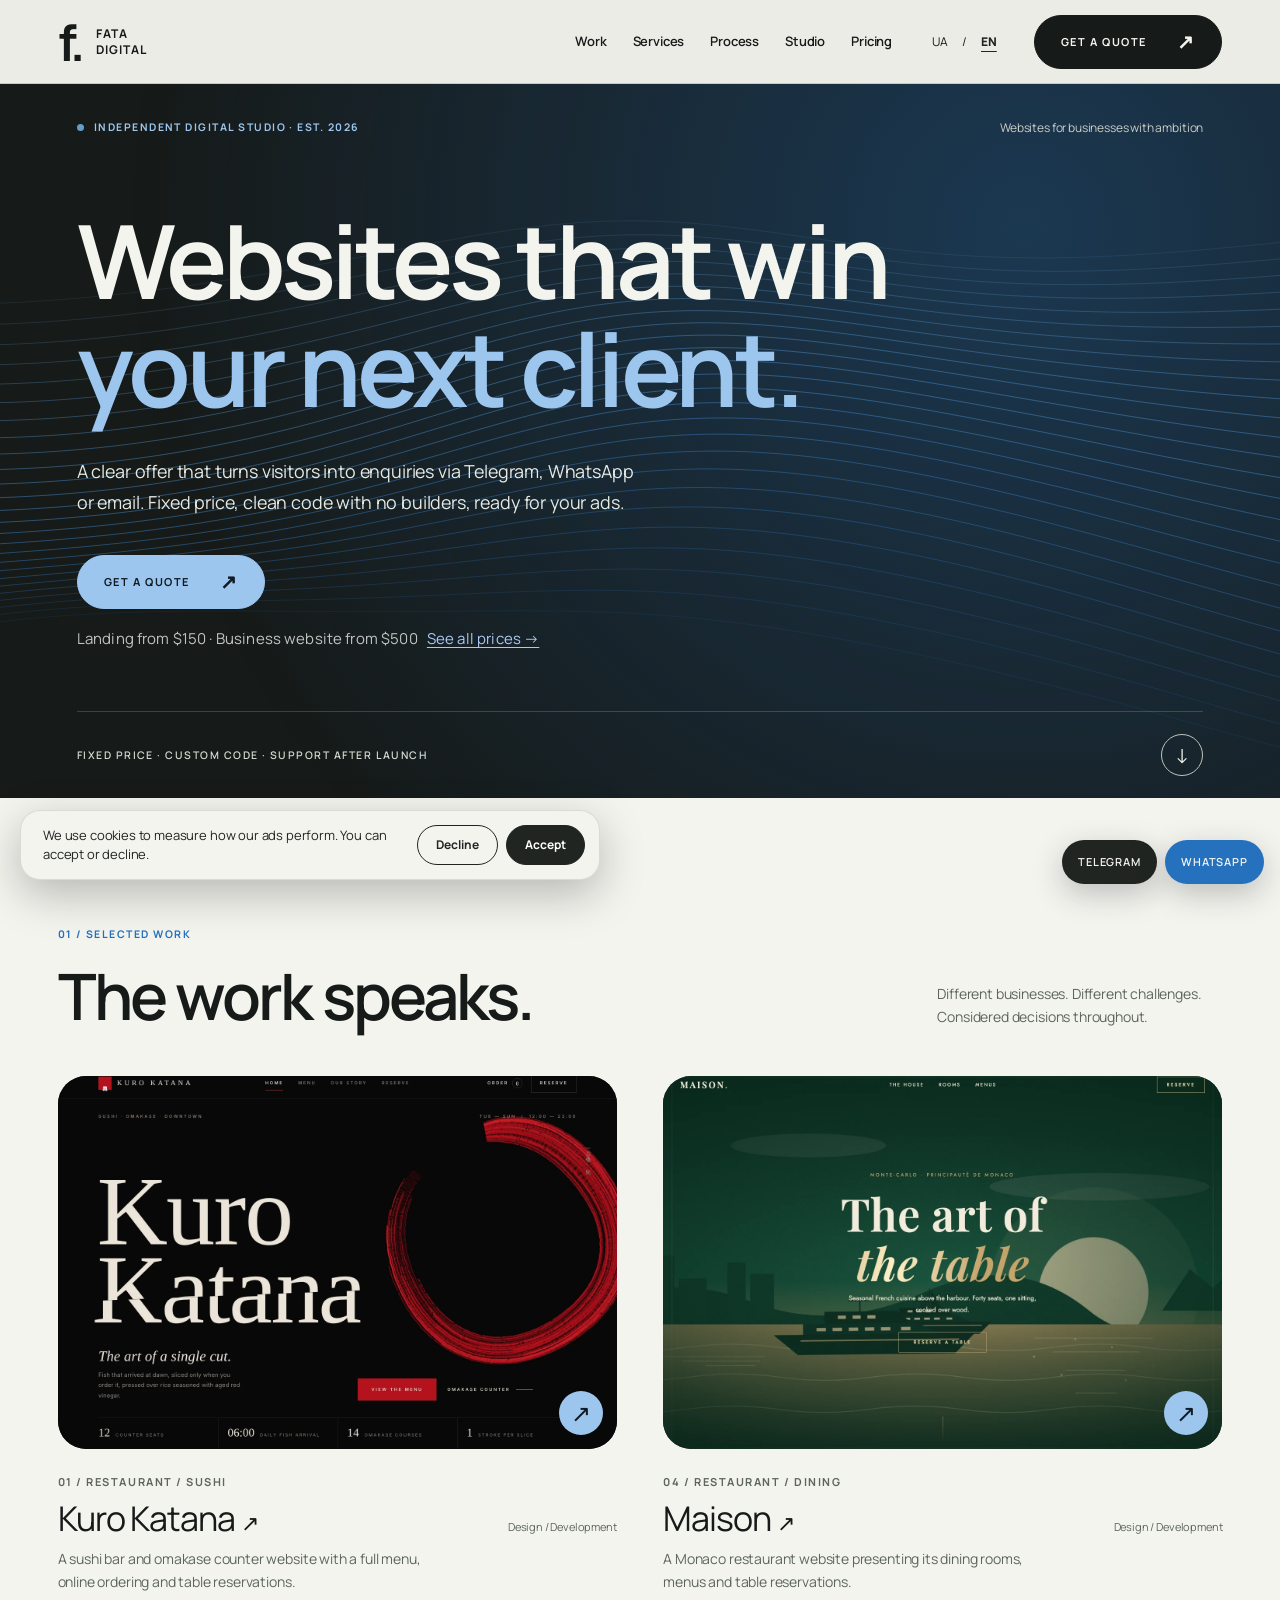
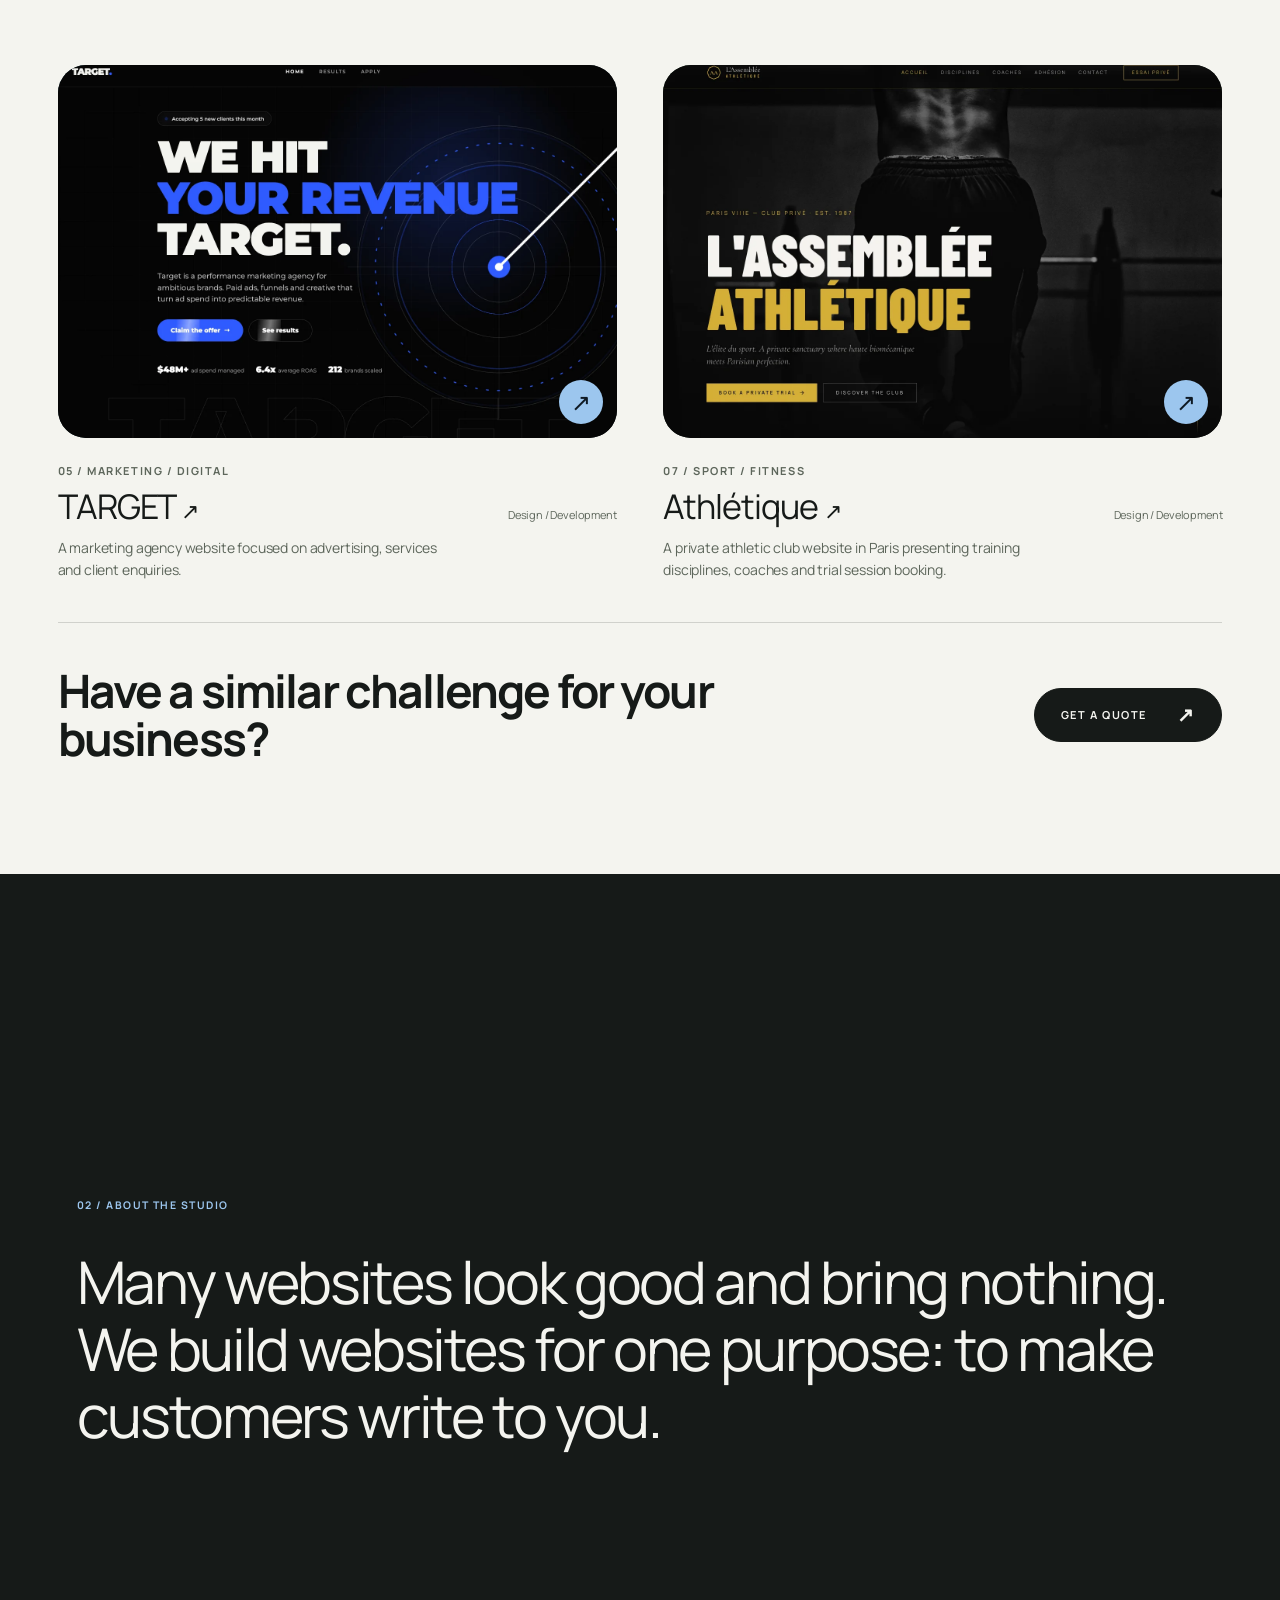
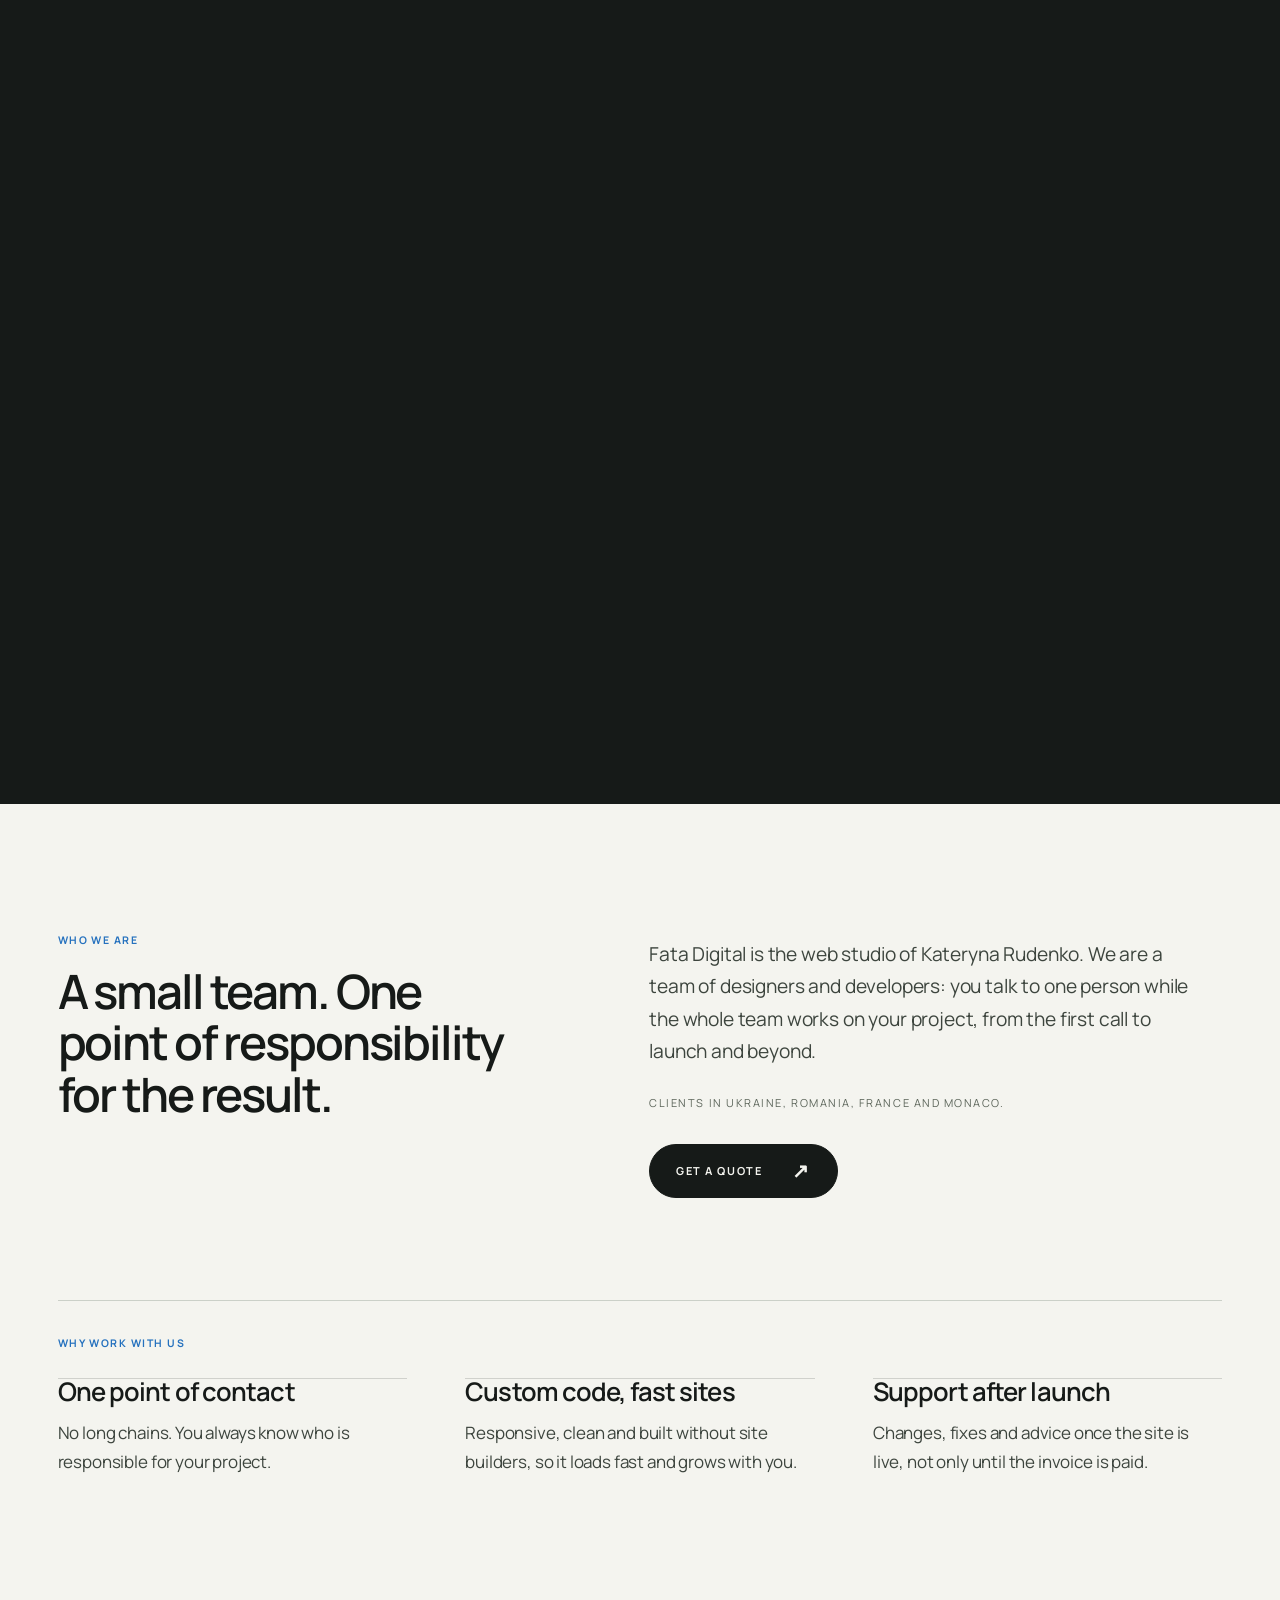
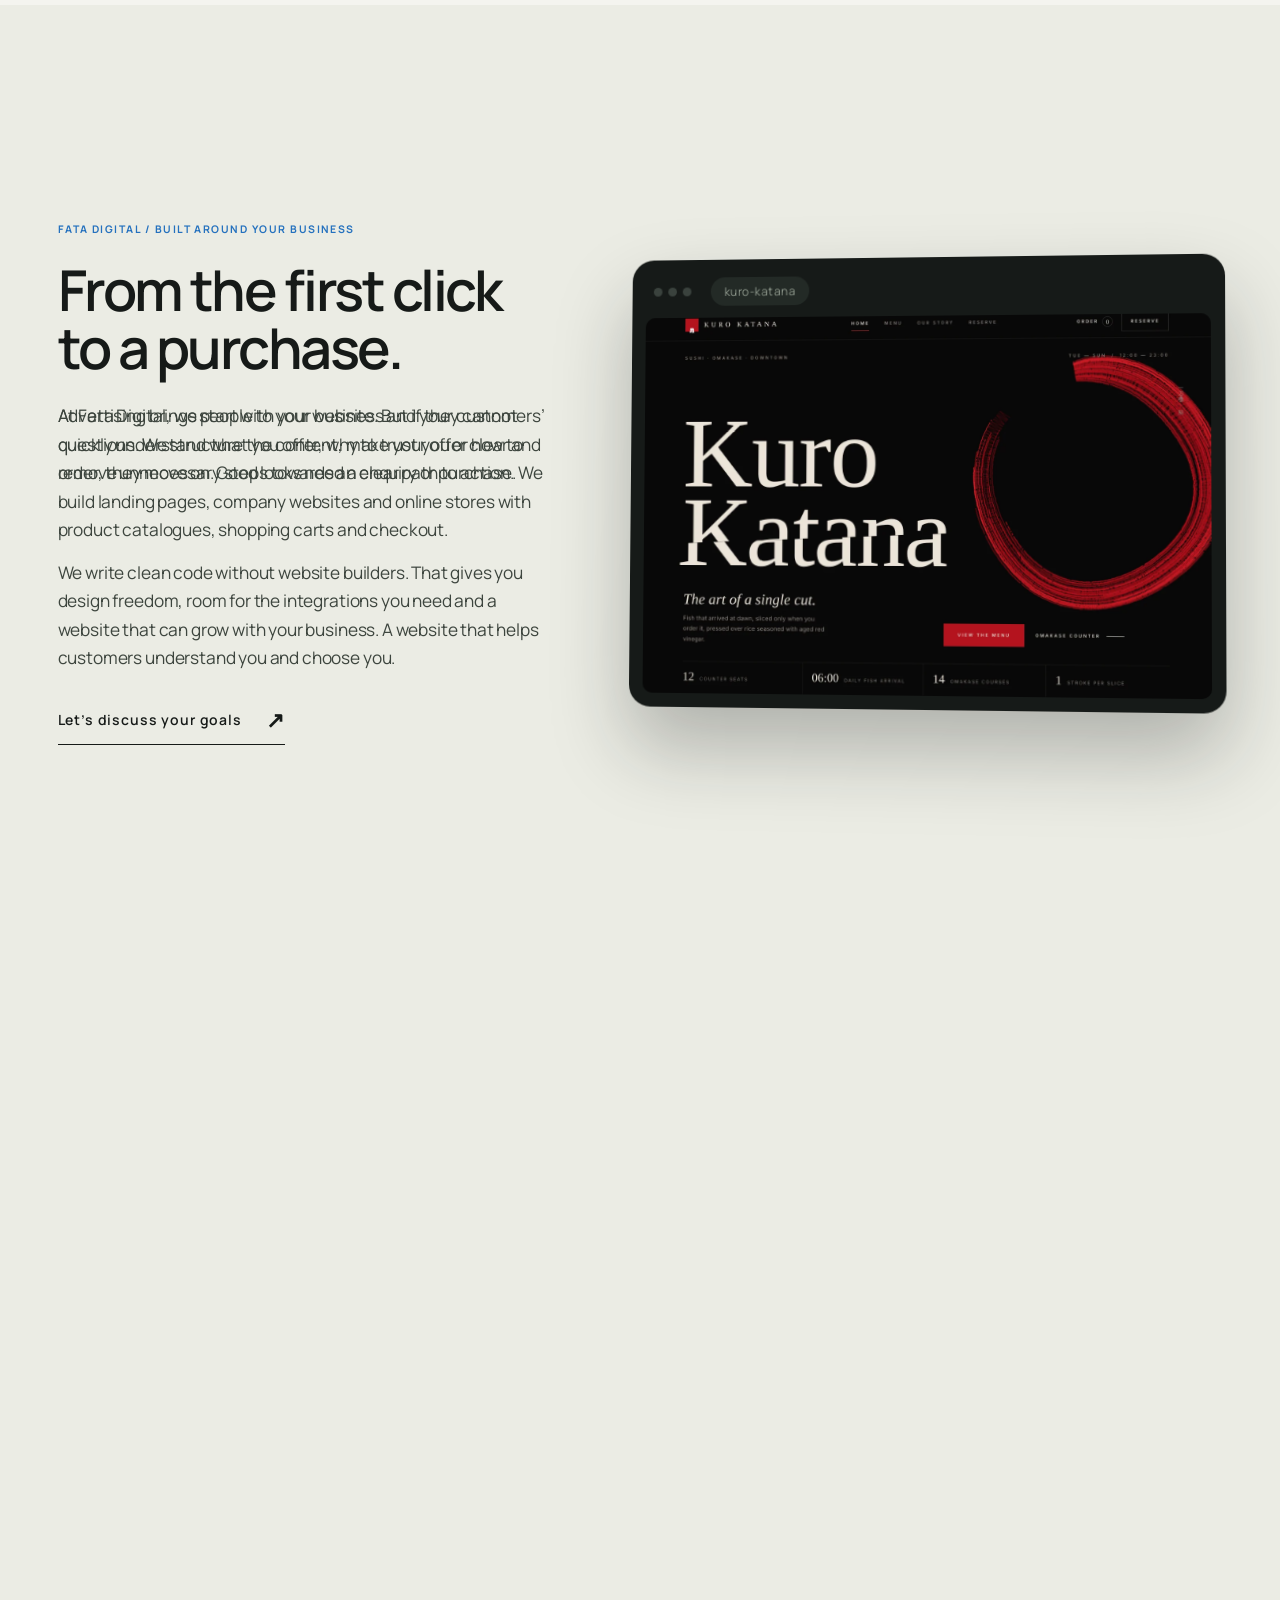
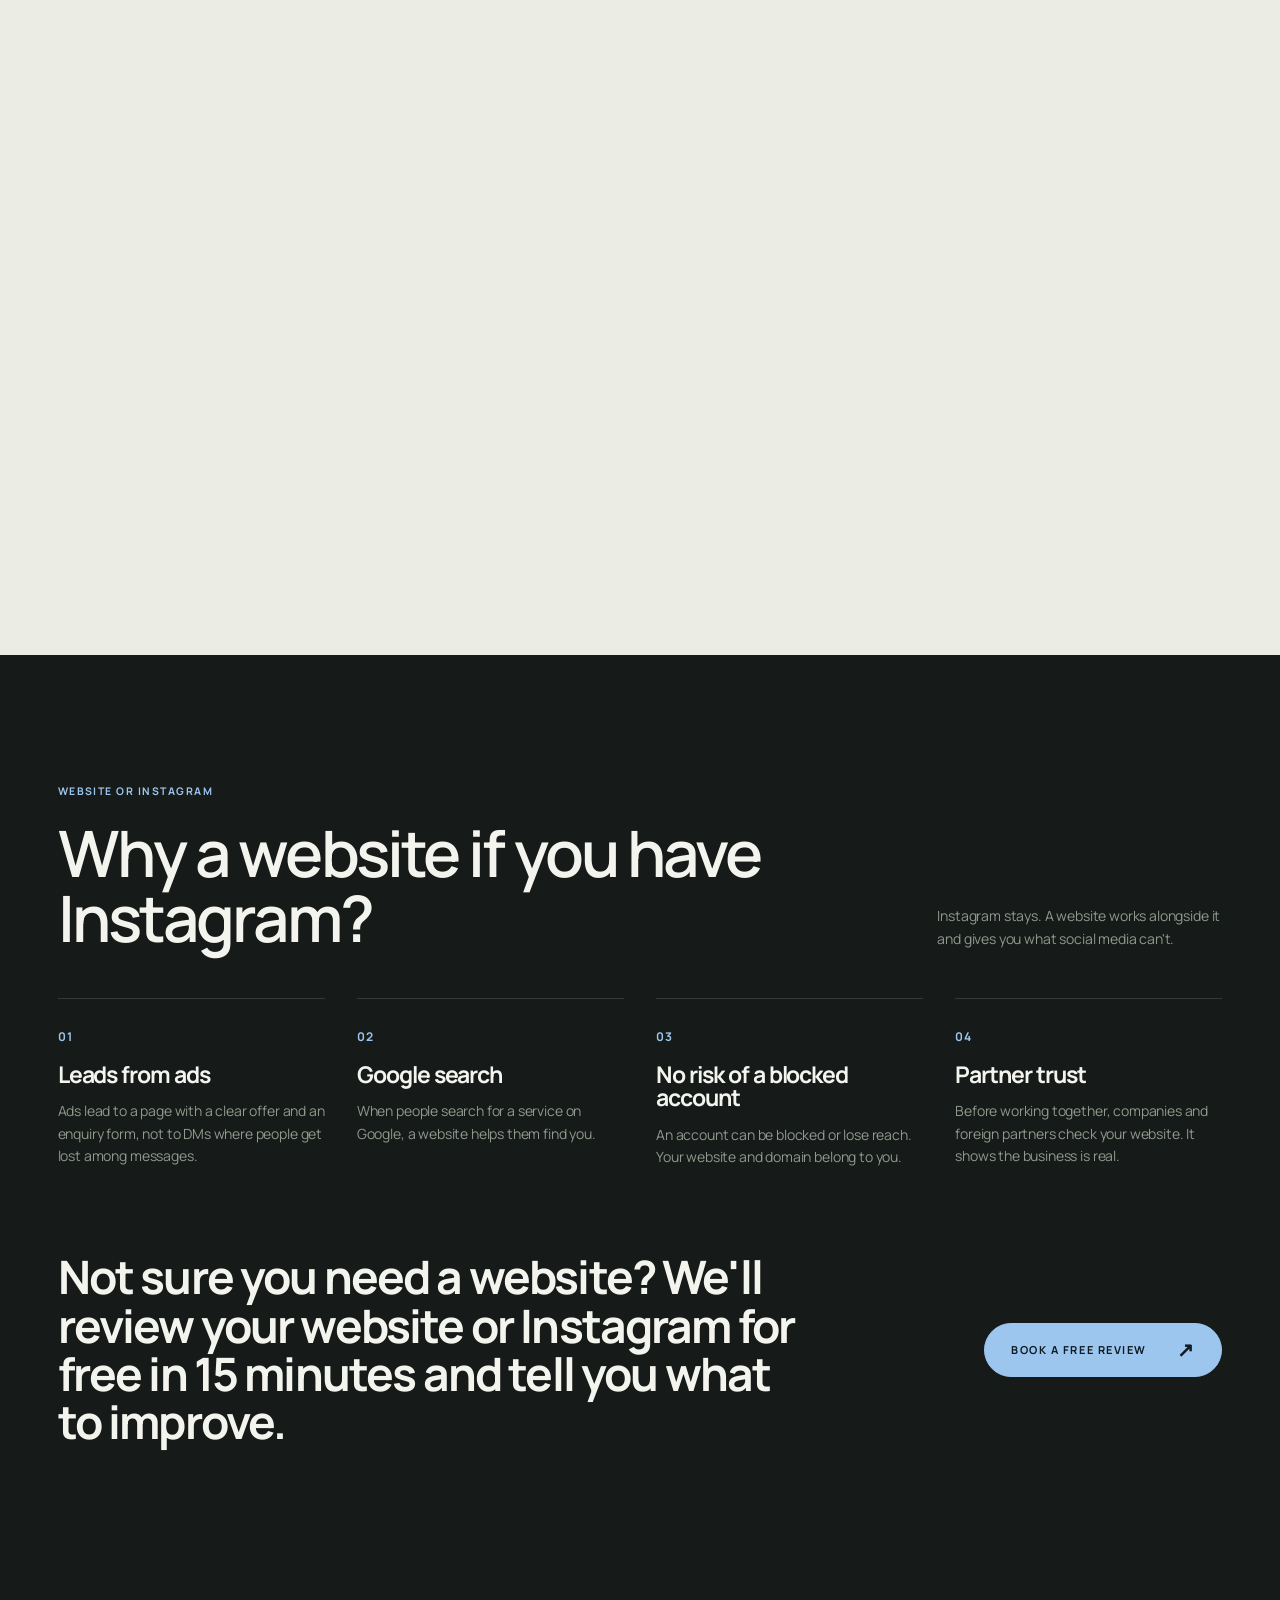
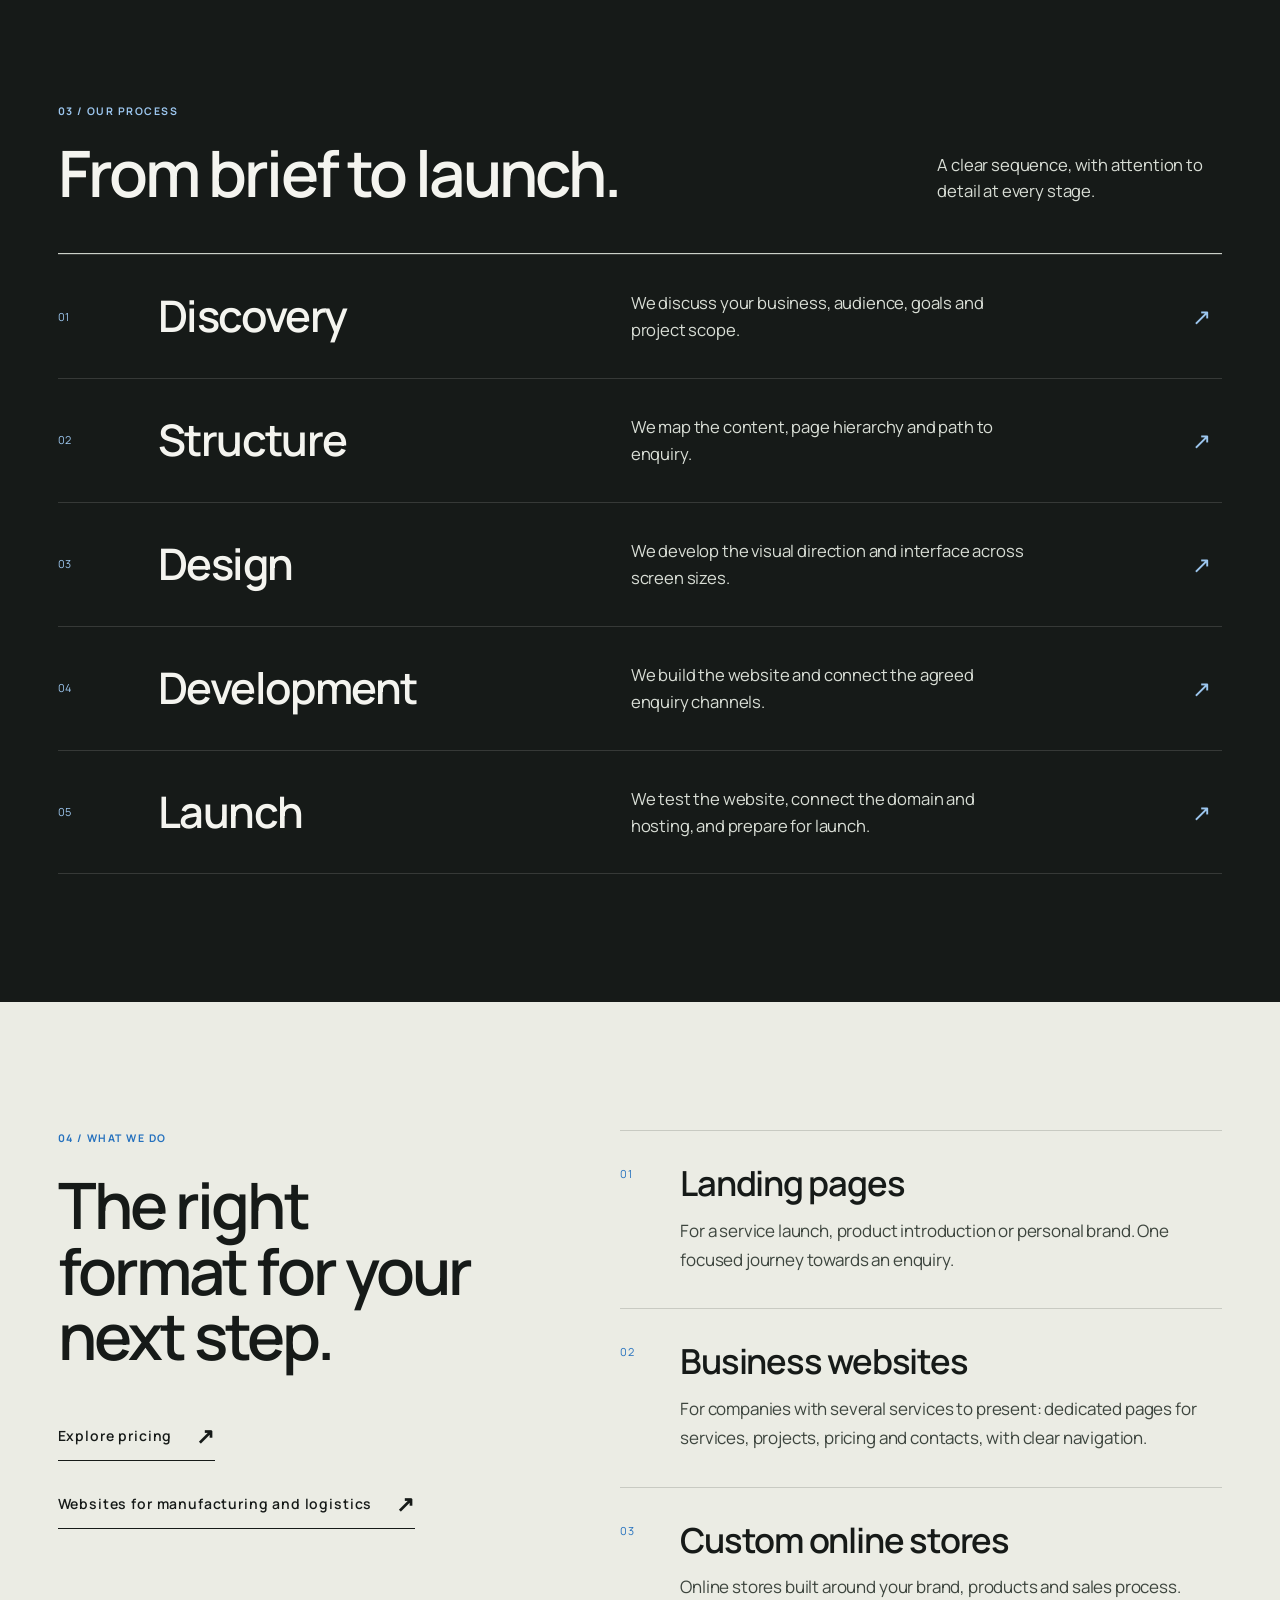
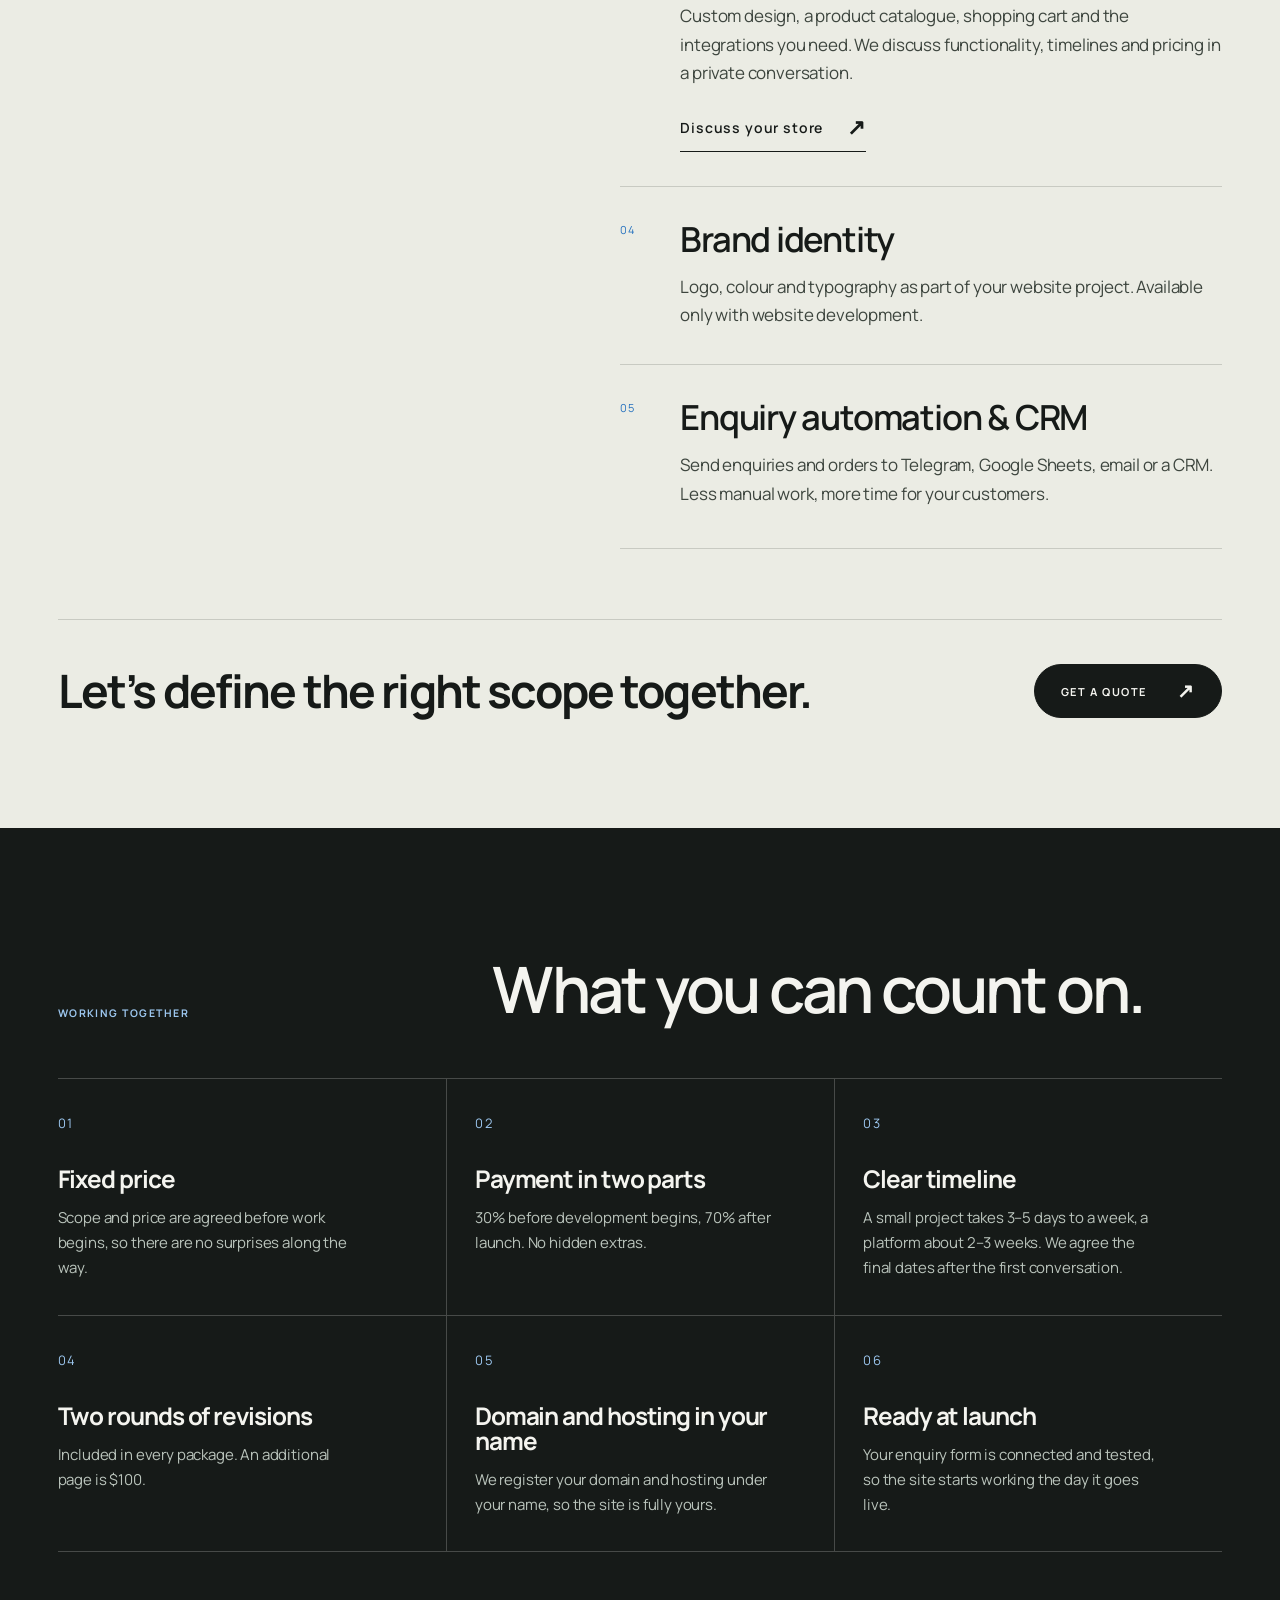
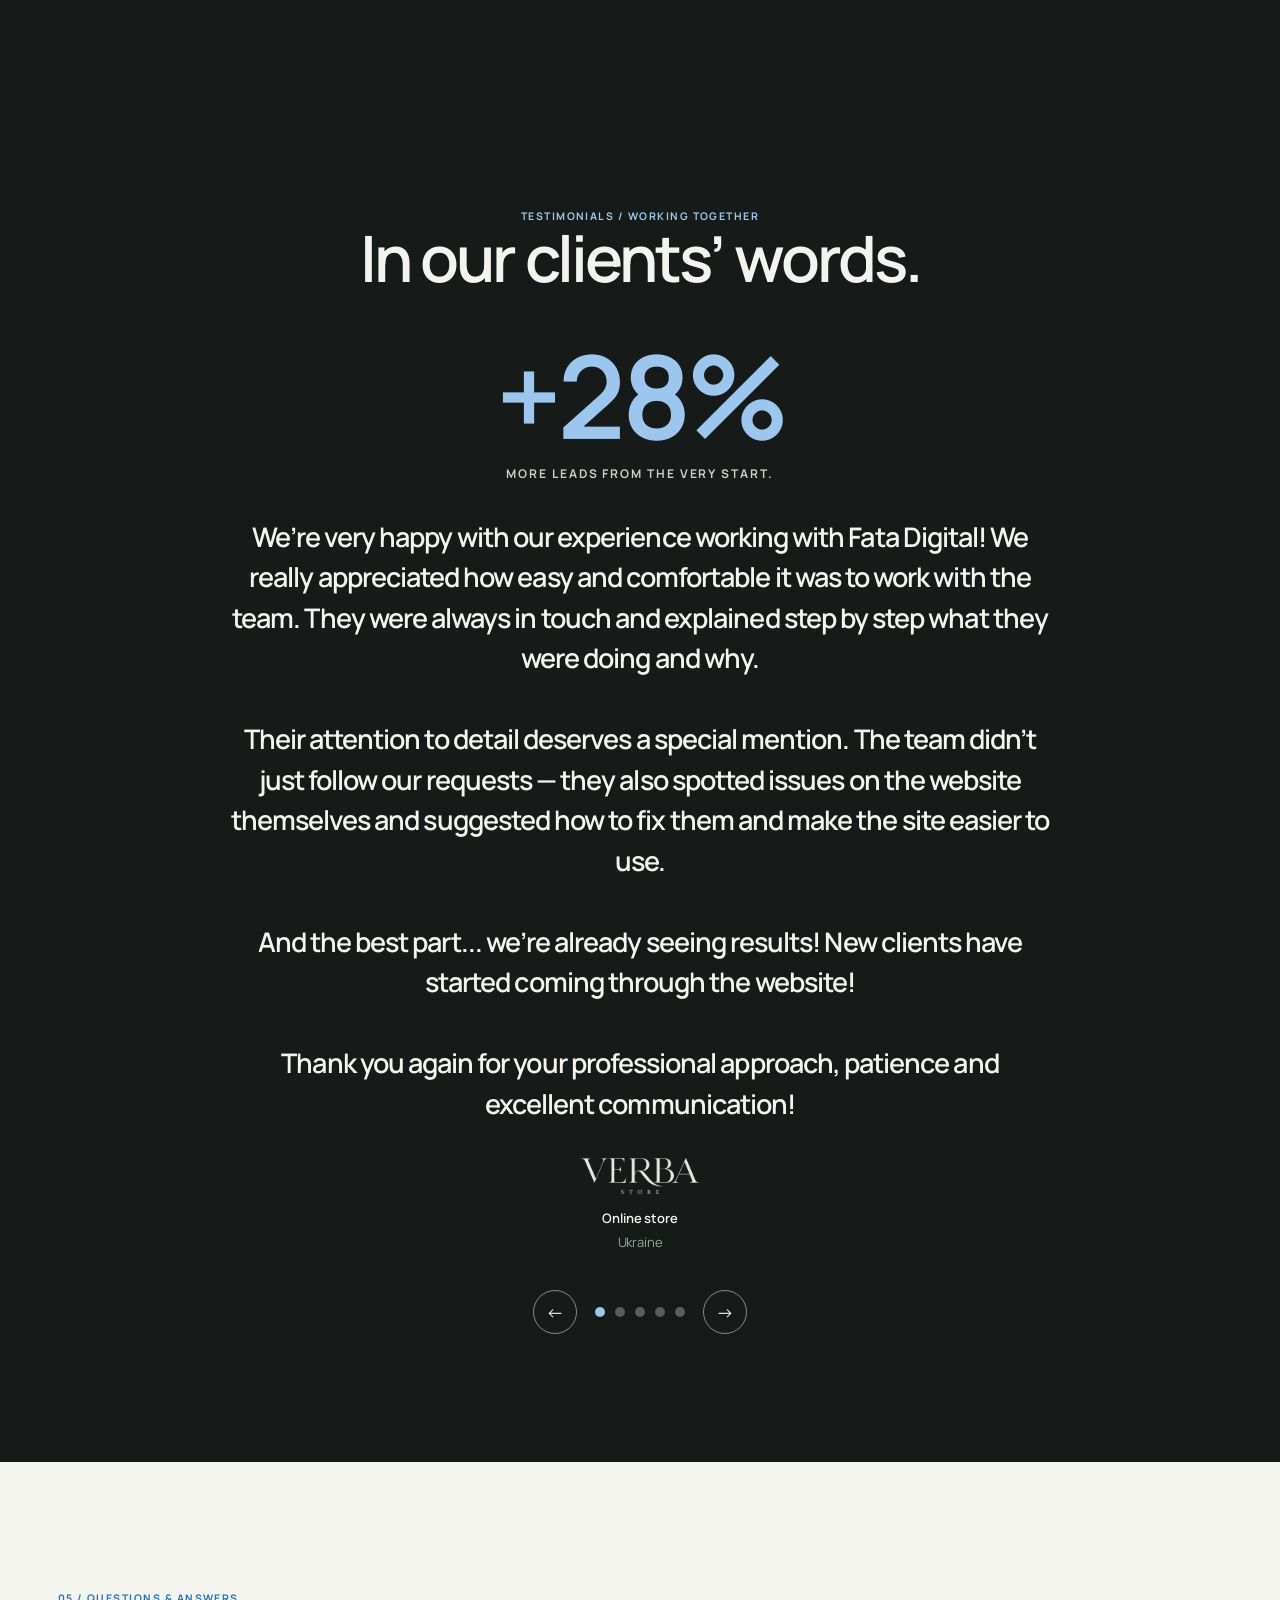
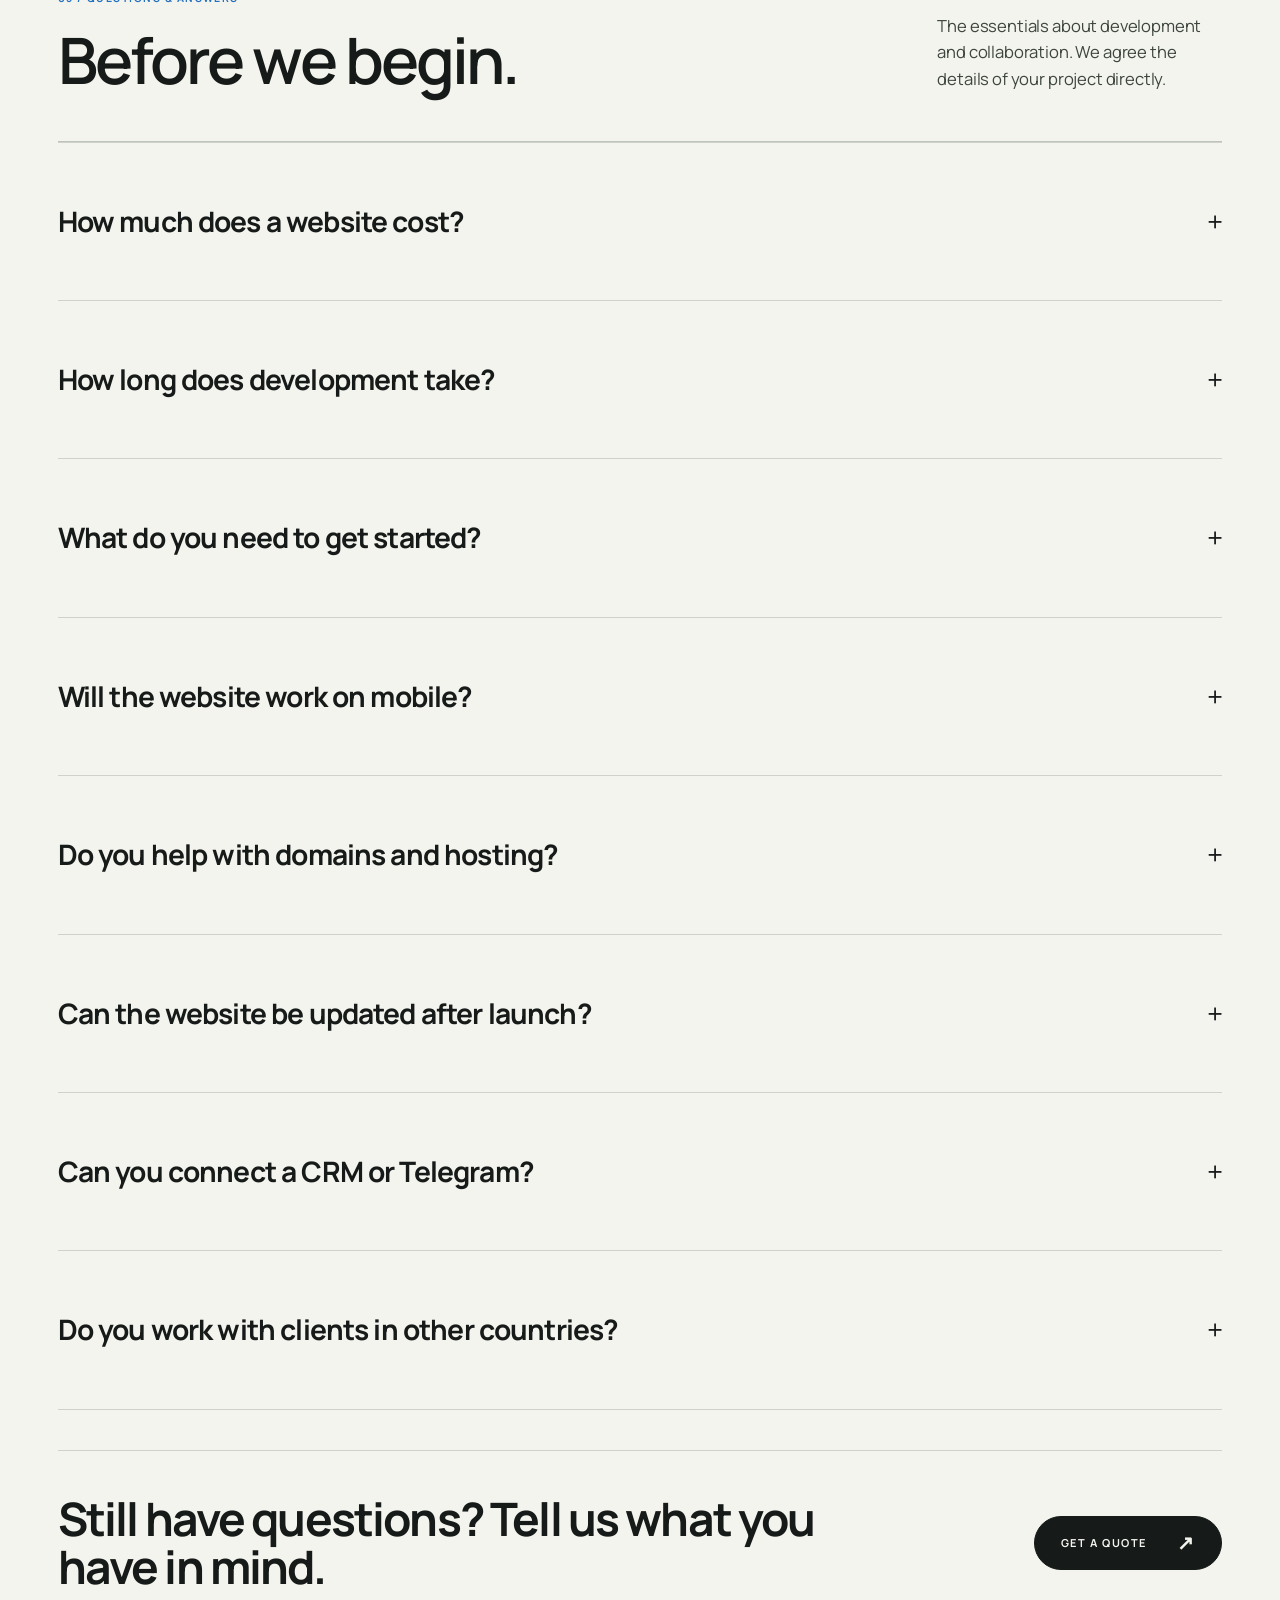
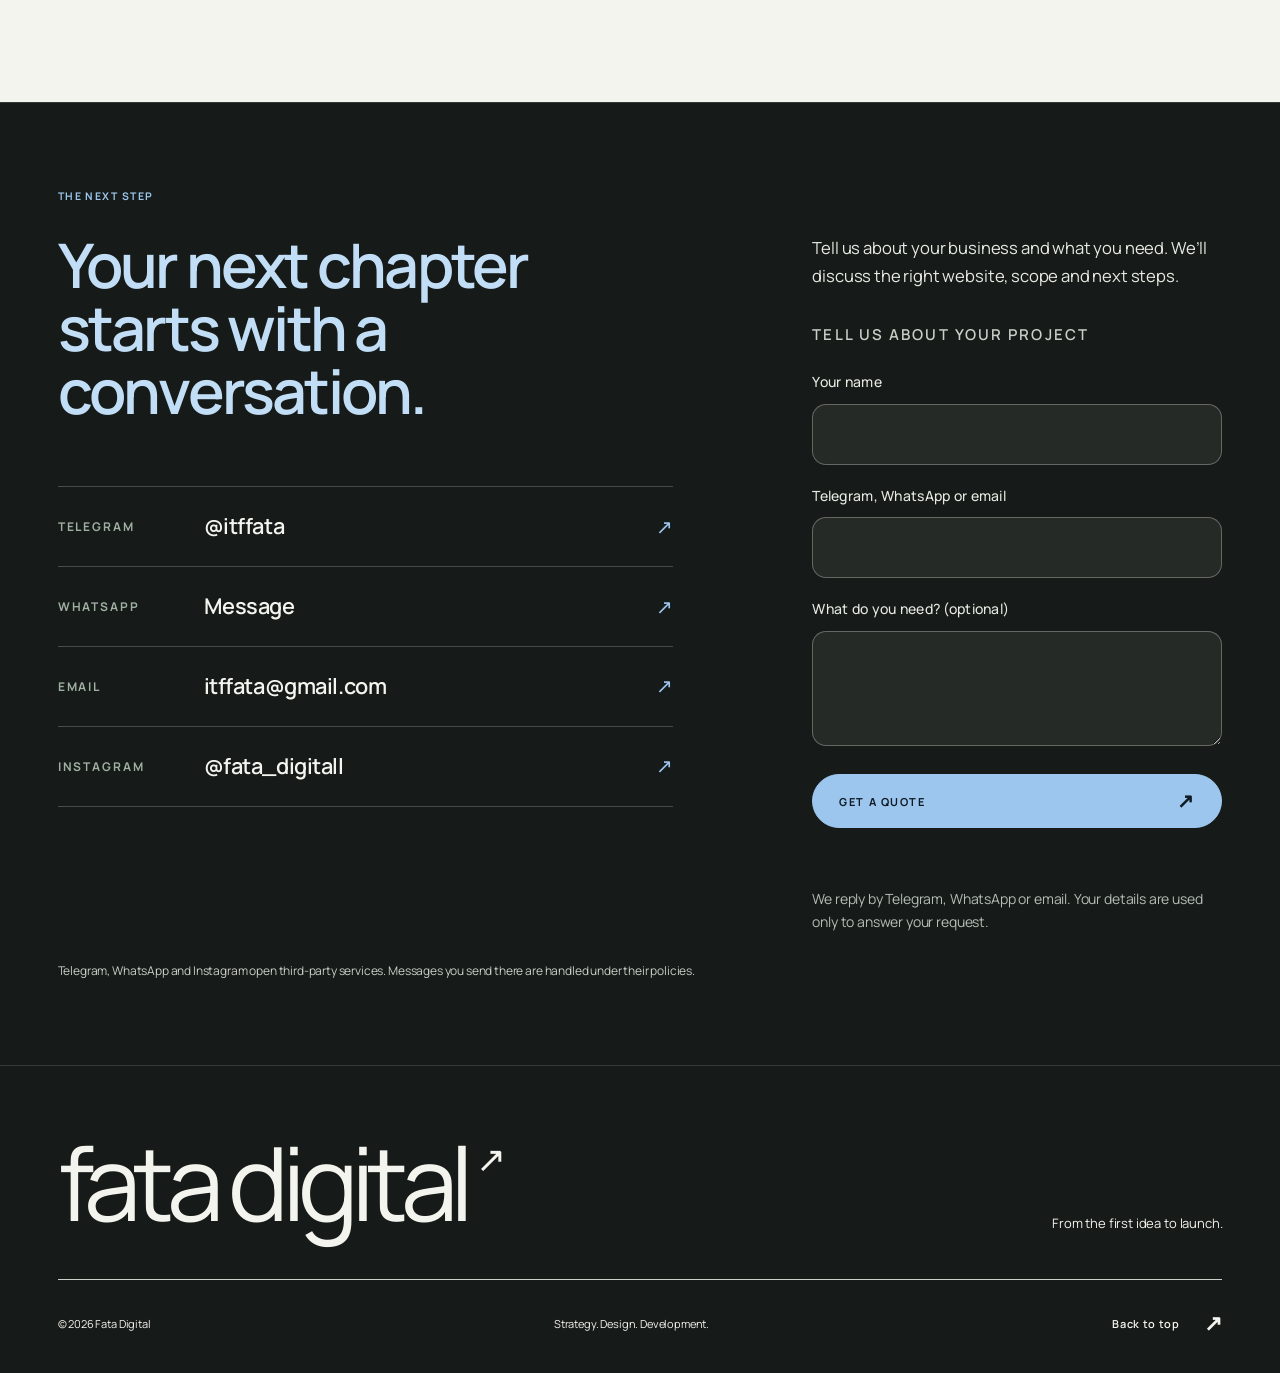
==== commit f46f3724: "Add B2B page, "why a website" block, free review offer; payment 30/70 Co-Authored-By: Claude Sonnet " ====
--- a/en/index.html
+++ b/en/index.html
@@ -10,7 +10,7 @@
 
   gtag('config', 'AW-18498293585');
 </script>
-<meta charset="utf-8"><meta name="viewport" content="width=device-width, initial-scale=1"><meta name="theme-color" content="#f4f4ef"><title>Fata Digital — Web Design &amp; Development Studio</title><meta name="description" content="Websites that make your business clear, compelling and easy to choose. Strategy, design, development and launch by Fata Digital."><link rel="canonical" href="https://fatadigital.online/"><meta property="og:type" content="website"><meta property="og:title" content="Fata Digital — Web Design &amp; Development Studio"><meta property="og:description" content="Websites that make your business clear, compelling and easy to choose. Strategy, design, development and launch by Fata Digital."><meta property="og:url" content="https://fatadigital.online/"><meta property="og:image" content="https://fatadigital.online/assets/social.jpg"><meta property="og:locale" content="en_US"><meta name="twitter:card" content="summary_large_image"><link rel="icon" href="../assets/favicon.svg" type="image/svg+xml"><link rel="stylesheet" href="../styles.css?v=20261029a"><script src="../translations.js?v=20261029a" defer></script><script src="../script.js?v=20261029a" defer></script><link rel="alternate" hreflang="uk" href="https://fatadigital.online/uk/"><link rel="alternate" hreflang="en" href="https://fatadigital.online/"><link rel="alternate" hreflang="x-default" href="https://fatadigital.online/"><script type="application/ld+json">{"@context": "https://schema.org", "@type": "ProfessionalService", "name": "Fata Digital", "url": "https://fatadigital.online/", "description": "Web design and development studio: landing pages and business websites in custom code, fixed price, support after launch.", "founder": {"@type": "Person", "name": "Kateryna Rudenko"}, "areaServed": ["Ukraine", "Romania", "France", "Monaco", "Europe"], "priceRange": "$150–$800", "knowsLanguage": ["uk", "en"], "sameAs": ["https://t.me/itffata"], "makesOffer": [{"@type": "Offer", "name": "Landing page", "priceSpecification": {"@type": "PriceSpecification", "price": 150, "priceCurrency": "USD", "valueAddedTaxIncluded": false, "minPrice": 150}}, {"@type": "Offer", "name": "Business website, up to 5 pages", "priceSpecification": {"@type": "PriceSpecification", "price": 500, "priceCurrency": "USD", "valueAddedTaxIncluded": false, "minPrice": 500}}, {"@type": "Offer", "name": "Pro website, up to 8 pages", "priceSpecification": {"@type": "PriceSpecification", "price": 800, "priceCurrency": "USD", "valueAddedTaxIncluded": false, "minPrice": 800}}]}</script></head><body data-page="home"><a data-i18n="skip" class="skip" href="#main">Skip to content</a><header class="header"><a class="brand" href="index.html" aria-label="Fata Digital"><span class="brand-symbol" aria-hidden="true">f.</span><span>FATA<br>DIGITAL</span></a><nav id="navigation" data-label="nav" aria-label="Main navigation"><a data-i18n="work" href="#works">Work</a><a data-i18n="services" href="#services">Services</a><a data-i18n="process" href="#process">Process</a><a data-i18n="studio" href="#studio">Studio</a><a data-i18n="prices" href="prices.html">Pricing</a><a class="menu-contact" href="#contact" data-i18n="start">Start a project</a></nav><div class="header-tools"><div class="languages" role="group" aria-label="Language" data-label="language"><a href="../uk/index.html" data-lang="uk" lang="uk">UA</a><span aria-hidden="true">/</span><a href="../index.html" data-lang="en" lang="en" aria-current="page">EN</a></div><a class="button header-cta" href="#contact"><span data-i18n="start" >Start a project</span><span aria-hidden="true">↗</span></a><button class="menu-toggle" type="button" aria-controls="navigation" aria-expanded="false" aria-label="Open menu"><span></span><span></span></button></div></header><main id="main"><section class="hero" id="home"><canvas class="hero-flow" aria-hidden="true"></canvas><div class="hero-top"><p data-i18n="heroeyebrow" class="eyebrow">Independent digital studio · Est. 2026</p><p data-i18n="herotag" class="hero-tag">Websites for businesses with ambition</p></div><div class="hero-grid"><div class="hero-copy"><h1><span data-i18n="hero1" >Websites that bring</span><br><span data-i18n="hero2" class="blue-text">you customers.</span></h1><p data-i18n="herocopy" class="hero-lead">A clear offer that turns visitors into enquiries via Telegram, WhatsApp or email. Fixed price, clean code with no builders, ready for your ads.</p><div class="hero-actions"><a class="button button-dark" href="#contact"><span data-i18n="start" >Get a quote</span><span aria-hidden="true">↗</span></a></div><p class="hero-price"><span data-i18n="heropricing">Landing from $150 · Business website from $500</span> <a href="prices.html" data-i18n="heropricelink">See all prices →</a></p></div><a class="hero-art" href="#works" data-label="viewwork" aria-label="View our work"><span class="art-top">F / D <span aria-hidden="true">↗</span></span><div class="art-screen art-screen-back"><img src="../assets/projects/target.webp" width="1440" height="1000" data-alt="target" alt="Website preview: TARGET"></div><div class="art-screen art-screen-front"><img src="../assets/projects/athletique.webp" width="1440" height="1000" data-alt="athletique" fetchpriority="high" alt="Website preview: Athlétique"></div><span class="art-bottom"><span data-i18n="art" >Idea. Structure. Execution.</span><span>01 — 07</span></span></a></div><div class="hero-bottom"><p data-i18n="herobottom" >Fixed price · Custom code · Support after launch</p><a href="#works" class="scroll-link" data-label="viewwork" aria-label="View our work">↓</a></div></section><section class="work section" id="works"><div class="section-heading"><div><p data-i18n="selected" class="eyebrow">01 / Selected work</p><h2 data-i18n="worktitle" >The work speaks.</h2></div><p data-i18n="workintro" >Different businesses. Different challenges. Considered decisions throughout.</p></div><div class="project-grid"><article class="project project-kuro"><a class="project-image" data-project="kuro" href="https://work.fatadigital.online/kuro-katana/" target="_blank" rel="noopener noreferrer" aria-label="View Kuro Katana — opens in a new tab"><div class="project-browser" aria-hidden="true"><i></i><i></i><i></i><span>Kuro Katana</span></div><img src="../assets/projects/kuro-katana.webp" width="1440" height="1000" loading="lazy" data-alt="kuro" alt="Website preview: Kuro Katana"><span class="project-open" aria-hidden="true">↗</span></a><div class="project-meta"><div><p class="eyebrow">01 / <span data-i18n="cat_kuro" >Restaurant / Sushi</span></p><h3><a href="https://work.fatadigital.online/kuro-katana/" target="_blank" rel="noopener noreferrer">Kuro Katana <span aria-hidden="true">↗</span></a></h3></div><p data-i18n="web" class="project-service">Design / Development</p></div><p data-i18n="desc_kuro" class="project-description">A sushi bar and omakase counter website with a full menu, online ordering and table reservations.</p></article><article class="project project-mare"><a class="project-image" data-project="mare" href="https://work.fatadigital.online/mare/" target="_blank" rel="noopener noreferrer" aria-label="View MARE — opens in a new tab"><div class="project-browser" aria-hidden="true"><i></i><i></i><i></i><span>MARE</span></div><img src="../assets/projects/mare.webp" width="1440" height="1000" loading="lazy" data-alt="mare" alt="Website preview: MARE"><span class="project-open" aria-hidden="true">↗</span></a><div class="project-meta"><div><p class="eyebrow">02 / <span data-i18n="cat_mare" >Logistics / Sea Freight</span></p><h3><a href="https://work.fatadigital.online/mare/" target="_blank" rel="noopener noreferrer">MARE <span aria-hidden="true">↗</span></a></h3></div><p data-i18n="web" class="project-service">Design / Development</p></div><p data-i18n="desc_mare" class="project-description">A sea freight company website presenting its services, fleet and shipping routes.</p></article><article class="project project-safeway"><a class="project-image" data-project="safeway" href="https://safewayua.com" target="_blank" rel="noopener noreferrer" aria-label="View SafeWay UA — opens in a new tab"><div class="project-browser" aria-hidden="true"><i></i><i></i><i></i><span>SafeWay UA</span></div><img src="../assets/projects/safeway.webp" width="1440" height="1000" loading="lazy" data-alt="safeway" alt="Website preview: SafeWay UA"><span class="project-open" aria-hidden="true">↗</span></a><div class="project-meta"><div><p class="eyebrow">03 / <span data-i18n="cat_safeway" >Logistics / Services</span></p><h3><a href="https://safewayua.com" target="_blank" rel="noopener noreferrer">SafeWay UA <span aria-hidden="true">↗</span></a></h3></div><p data-i18n="web" class="project-service">Design / Development</p></div><p data-i18n="desc_safeway" class="project-description">A service website for people looking for reliable transport solutions.</p></article><article class="project project-maison"><a class="project-image" data-project="maison" href="https://work.fatadigital.online/maison/" target="_blank" rel="noopener noreferrer" aria-label="View Maison — opens in a new tab"><div class="project-browser" aria-hidden="true"><i></i><i></i><i></i><span>Maison</span></div><img src="../assets/projects/maison.webp" width="1440" height="1000" loading="lazy" data-alt="maison" alt="Website preview: Maison"><span class="project-open" aria-hidden="true">↗</span></a><div class="project-meta"><div><p class="eyebrow">04 / <span data-i18n="cat_maison" >Restaurant / Dining</span></p><h3><a href="https://work.fatadigital.online/maison/" target="_blank" rel="noopener noreferrer">Maison <span aria-hidden="true">↗</span></a></h3></div><p data-i18n="web" class="project-service">Design / Development</p></div><p data-i18n="desc_maison" class="project-description">A Monaco restaurant website presenting its dining rooms, menus and table reservations.</p></article><article class="project project-target"><a class="project-image" data-project="target" href="https://work.fatadigital.online/target/" target="_blank" rel="noopener noreferrer" aria-label="View TARGET — opens in a new tab"><div class="project-browser" aria-hidden="true"><i></i><i></i><i></i><span>TARGET</span></div><img src="../assets/projects/target.webp" width="1440" height="1000" loading="lazy" data-alt="target" alt="Website preview: TARGET"><span class="project-open" aria-hidden="true">↗</span></a><div class="project-meta"><div><p class="eyebrow">05 / <span data-i18n="cat_target" >Marketing / Digital</span></p><h3><a href="https://work.fatadigital.online/target/" target="_blank" rel="noopener noreferrer">TARGET <span aria-hidden="true">↗</span></a></h3></div><p data-i18n="web" class="project-service">Design / Development</p></div><p data-i18n="desc_target" class="project-description">A marketing agency website focused on advertising, services and client enquiries.</p></article><article class="project project-metalpro"><a class="project-image" data-project="metalpro" href="https://metalpro.in.ua/" target="_blank" rel="noopener noreferrer" aria-label="View MetalPro — opens in a new tab"><div class="project-browser" aria-hidden="true"><i></i><i></i><i></i><span>MetalPro</span></div><img src="../assets/projects/metalpro.webp" width="1440" height="1000" loading="lazy" data-alt="metalpro" alt="Website preview: MetalPro"><span class="project-open" aria-hidden="true">↗</span></a><div class="project-meta"><div><p class="eyebrow">06 / <span data-i18n="cat_metalpro" >Manufacturing / Metalwork</span></p><h3><a href="https://metalpro.in.ua/" target="_blank" rel="noopener noreferrer">MetalPro <span aria-hidden="true">↗</span></a></h3></div><p data-i18n="web" class="project-service">Design / Development</p></div><p data-i18n="desc_metalpro" class="project-description">A gates, fences and canopies manufacturer’s website with services, completed projects and an enquiry form.</p></article><article class="project project-athletique"><a class="project-image" data-project="athletique" href="https://work.fatadigital.online/Athl-tique/" target="_blank" rel="noopener noreferrer" aria-label="View Athlétique — opens in a new tab"><div class="project-browser" aria-hidden="true"><i></i><i></i><i></i><span>Athlétique</span></div><img src="../assets/projects/athletique.webp" width="1440" height="1000" loading="lazy" data-alt="athletique" alt="Website preview: Athlétique"><span class="project-open" aria-hidden="true">↗</span></a><div class="project-meta"><div><p class="eyebrow">07 / <span data-i18n="cat_athletique" >Sport / Fitness</span></p><h3><a href="https://work.fatadigital.online/Athl-tique/" target="_blank" rel="noopener noreferrer">Athlétique <span aria-hidden="true">↗</span></a></h3></div><p data-i18n="web" class="project-service">Design / Development</p></div><p data-i18n="desc_athletique" class="project-description">A private athletic club website in Paris presenting training disciplines, coaches and trial session booking.</p></article></div><div class="section-cta"><p data-i18n="ctawork">Have a similar challenge for your business?</p><a class="button button-dark" href="#contact"><span data-i18n="start">Get a quote</span><span aria-hidden="true">↗</span></a></div></section><section class="studio section karaoke-sec" id="studio"><div class="karaoke-pin"><p data-i18n="studiolabel" class="eyebrow">02 / About the studio</p><p class="karaoke" id="karaoke" aria-label="">Many websites look good and bring nothing. We build websites for one purpose: to make customers write to you.</p></div></section><section class="founder section" id="founder"><div class="founder-grid founder-text"><div class="founder-copy"><div class="f-left"><p data-i18n="founderlabel" class="eyebrow">Who we are</p><h2 data-i18n="foundertitle">A small team. One point of responsibility for the result.</h2></div><div class="f-right"><p data-i18n="foundercopy" class="large-copy">Fata Digital is the web studio of Kateryna Rudenko. We are a team of designers and developers: you talk to one person while the whole team works on your project, from the first call to launch and beyond.</p><p data-i18n="founderclients" class="founder-clients">Clients in Ukraine, Romania, France and Monaco.</p><div class="founder-actions"><a class="button button-dark" href="https://t.me/itffata"><span data-i18n="start">Get a quote</span><span aria-hidden="true">↗</span></a></div></div></div></div><div class="why"><p data-i18n="whylabel" class="eyebrow">Why work with us</p><div class="why-grid"><article><h3 data-i18n="why0">One point of contact</h3><p data-i18n="whyc0">No long chains. You always know who is responsible for your project.</p></article><article><h3 data-i18n="why1">Custom code, fast sites</h3><p data-i18n="whyc1">Responsive, clean and built without site builders, so it loads fast and grows with you.</p></article><article><h3 data-i18n="why2">Support after launch</h3><p data-i18n="whyc2">Changes, fixes and advice once the site is live, not only until the invoice is paid.</p></article></div></div></section><section class="feature section feature-scroll"><div class="fs-pin"><div class="feature-copy"><p data-i18n="focus" class="eyebrow">Fata Digital / Built around your business</p><h2 data-i18n="focustitle">From the first click to a purchase.</h2><div class="fc-steps"><div class="fc-step on"><p data-i18n="focuscopy">Advertising brings people to your website. But if they cannot quickly understand what you offer, why to trust you or how to order, they move on. Good looks need a clear path to action.</p></div><div class="fc-step"><p data-i18n="focusbuild">At Fata Digital, we start with your business and your customers’ questions. We structure the content, make your offer clear and remove unnecessary steps towards an enquiry or purchase. We build landing pages, company websites and online stores with product catalogues, shopping carts and checkout.</p><p data-i18n="focuscode">We write clean code without website builders. That gives you design freedom, room for the integrations you need and a website that can grow with your business. A website that helps customers understand you and choose you.</p><a class="text-link" href="#contact"><span data-i18n="focuscta">Let’s discuss your goals</span><span aria-hidden="true">↗</span></a></div></div></div><div class="feature-visual fv2"><div class="fv-sticky"><div class="fv-frame"><div class="fv-bar"><i></i><i></i><i></i><span class="fv-url" id="fv-url">kuro-katana</span></div><div class="fv-stack"><img class="on" src="../assets/projects/kuro-katana.webp" alt="Website preview: Kuro Katana" width="1440" height="1000"><img src="../assets/projects/maison.webp" alt="Website preview: Maison" width="1440" height="1000" loading="lazy"><img src="../assets/projects/athletique.webp" alt="Website preview: Athlétique" width="1440" height="1000" loading="lazy"><img src="../assets/projects/target.webp" alt="Website preview: Target" width="1440" height="1000" loading="lazy"></div></div><div class="fv-chip fv-c1" id="fv-c1"><b></b><span></span></div><div class="fv-chip fv-c2" id="fv-c2"><b></b><span></span></div><div class="fv-dots" id="fv-dots"><i class="on"></i><i></i><i></i><i></i></div></div></div></div></section><section class="section process" id="process"><div class="section-heading"><div><p data-i18n="processlabel" class="eyebrow">03 / Our process</p><h2 data-i18n="processtitle" >From brief to launch.</h2></div><p data-i18n="processintro" >A clear sequence, with attention to detail at every stage.</p></div><div class="process-list"><article><span class="index">01</span><h3 data-i18n="p0" >Discovery</h3><p data-i18n="pc0" >We discuss your business, audience, goals and project scope.</p><span aria-hidden="true" class="process-plus">↗</span></article><article><span class="index">02</span><h3 data-i18n="p1" >Structure</h3><p data-i18n="pc1" >We map the content, page hierarchy and path to enquiry.</p><span aria-hidden="true" class="process-plus">↗</span></article><article><span class="index">03</span><h3 data-i18n="p2" >Design</h3><p data-i18n="pc2" >We develop the visual direction and interface across screen sizes.</p><span aria-hidden="true" class="process-plus">↗</span></article><article><span class="index">04</span><h3 data-i18n="p3" >Development</h3><p data-i18n="pc3" >We build the website and connect the agreed enquiry channels.</p><span aria-hidden="true" class="process-plus">↗</span></article><article><span class="index">05</span><h3 data-i18n="p4" >Launch</h3><p data-i18n="pc4" >We test the website, connect the domain and hosting, and prepare for launch.</p><span aria-hidden="true" class="process-plus">↗</span></article></div></section><section class="services section" id="services"><div class="services-intro"><div class="si-in"><p data-i18n="serviceslabel" class="eyebrow">04 / What we do</p><h2 data-i18n="servicestitle" >The right format for your next step.</h2><a class="text-link" href="prices.html"><span data-i18n="seeprices" >Explore pricing</span><span aria-hidden="true">↗</span></a></div></div><div class="services-list"><article><span class="index">01</span><div><h3 data-i18n="s0" >Landing pages</h3><p data-i18n="sc0" >For a service launch, product introduction or personal brand. One focused journey towards an enquiry.</p></div></article><article><span class="index">02</span><div><h3 data-i18n="s1" >Business websites</h3><p data-i18n="sc1" >For companies with several services to present: dedicated pages for services, projects, pricing and contacts, with clear navigation.</p></div></article><article><span class="index">03</span><div><h3 data-i18n="storetitle">Custom online stores</h3><p data-i18n="storecopy">Online stores built around your brand, products and sales process. Custom design, a product catalogue, shopping cart and the integrations you need. We discuss functionality, timelines and pricing in a private conversation.</p><p><a class="text-link" href="https://t.me/itffata" target="_blank" rel="noopener noreferrer"><span data-i18n="storecta">Discuss your store</span><span aria-hidden="true">↗</span></a></p></div></article><article><span class="index">04</span><div><h3 data-i18n="s2" >Brand identity</h3><p data-i18n="sc2" >Logo, colour and typography as part of your website project. Available only with website development.</p></div></article><article><span class="index">05</span><div><h3 data-i18n="s3" >Enquiry automation &amp; CRM</h3><p data-i18n="sc3" >Send enquiries and orders to Telegram, Google Sheets, email or a CRM. Less manual work, more time for your customers.</p></div></article></div><div class="section-cta"><p data-i18n="ctaservices">Let’s define the right scope together.</p><a class="button button-dark" href="#contact"><span data-i18n="start">Get a quote</span><span aria-hidden="true">↗</span></a></div></section><section class="terms section" id="terms"><div class="terms-head"><p data-i18n="termslabel" class="eyebrow">Working together</p><h2 data-i18n="termstitle">What you can count on.</h2></div><div class="terms-grid"><article><span class="index">01</span><h3 data-i18n="terms0">Fixed price</h3><p data-i18n="termsc0">Scope and price are agreed before work begins, so there are no surprises along the way.</p></article><article><span class="index">02</span><h3 data-i18n="terms4">Payment in two parts</h3><p data-i18n="termsc4">50% before development begins, 50% after launch. No hidden extras.</p></article><article><span class="index">03</span><h3 data-i18n="terms1">Clear timeline</h3><p data-i18n="termsc1">A small project takes 3–5 days to a week, a platform about 2–3 weeks. We agree the final dates after the first conversation.</p></article><article><span class="index">04</span><h3 data-i18n="terms2">Two rounds of revisions</h3><p data-i18n="termsc2">Included in every package. An additional page is $100.</p></article><article><span class="index">05</span><h3 data-i18n="terms5">Domain and hosting in your name</h3><p data-i18n="termsc5">We register your domain and hosting under your name, so the site is fully yours.</p></article><article><span class="index">06</span><h3 data-i18n="terms3">Ready at launch</h3><p data-i18n="termsc3">Your enquiry form is connected and tested, so the site starts working the day it goes live.</p></article></div></section><section class="section reviews" id="reviews" aria-labelledby="reviews-title"><div class="rv-head"><p data-i18n="reviewslabel" class="eyebrow">Testimonials / Working together</p><h2 data-i18n="reviewstitle" id="reviews-title">In our clients’ words.</h2></div><div class="rv" id="rv"><div class="rv-stage"><figure class="rv-slide is-on" data-i="0"><div class="rv-stat"><strong data-count="28" data-pre="+" data-suf="%">+28%</strong><span data-i18n="resc0">More leads from the very start.</span></div><blockquote data-i18n="reviewscopy0">We’re very happy with our experience working with Fata Digital! We really appreciated how easy and comfortable it was to work with the team. They were always in touch and explained step by step what they were doing and why.
+<meta charset="utf-8"><meta name="viewport" content="width=device-width, initial-scale=1"><meta name="theme-color" content="#f4f4ef"><title>Fata Digital — Web Design &amp; Development Studio</title><meta name="description" content="Websites that make your business clear, compelling and easy to choose. Strategy, design, development and launch by Fata Digital."><link rel="canonical" href="https://fatadigital.online/"><meta property="og:type" content="website"><meta property="og:title" content="Fata Digital — Web Design &amp; Development Studio"><meta property="og:description" content="Websites that make your business clear, compelling and easy to choose. Strategy, design, development and launch by Fata Digital."><meta property="og:url" content="https://fatadigital.online/"><meta property="og:image" content="https://fatadigital.online/assets/social.jpg"><meta property="og:locale" content="en_US"><meta name="twitter:card" content="summary_large_image"><link rel="icon" href="../assets/favicon.svg" type="image/svg+xml"><link rel="stylesheet" href="../styles.css?v=20261109a"><script src="../translations.js?v=20261109a" defer></script><script src="../script.js?v=20261109a" defer></script><link rel="alternate" hreflang="uk" href="https://fatadigital.online/uk/"><link rel="alternate" hreflang="en" href="https://fatadigital.online/"><link rel="alternate" hreflang="x-default" href="https://fatadigital.online/"><script type="application/ld+json">{"@context": "https://schema.org", "@type": "ProfessionalService", "name": "Fata Digital", "url": "https://fatadigital.online/", "description": "Web design and development studio: landing pages and business websites in custom code, fixed price, support after launch.", "founder": {"@type": "Person", "name": "Kateryna Rudenko"}, "areaServed": ["Ukraine", "Romania", "France", "Monaco", "Europe"], "priceRange": "$150–$800", "knowsLanguage": ["uk", "en"], "sameAs": ["https://t.me/itffata"], "makesOffer": [{"@type": "Offer", "name": "Landing page", "priceSpecification": {"@type": "PriceSpecification", "price": 150, "priceCurrency": "USD", "valueAddedTaxIncluded": false, "minPrice": 150}}, {"@type": "Offer", "name": "Business website, up to 5 pages", "priceSpecification": {"@type": "PriceSpecification", "price": 500, "priceCurrency": "USD", "valueAddedTaxIncluded": false, "minPrice": 500}}, {"@type": "Offer", "name": "Pro website, up to 8 pages", "priceSpecification": {"@type": "PriceSpecification", "price": 800, "priceCurrency": "USD", "valueAddedTaxIncluded": false, "minPrice": 800}}]}</script></head><body data-page="home"><a data-i18n="skip" class="skip" href="#main">Skip to content</a><header class="header"><a class="brand" href="index.html" aria-label="Fata Digital"><span class="brand-symbol" aria-hidden="true">f.</span><span>FATA<br>DIGITAL</span></a><nav id="navigation" data-label="nav" aria-label="Main navigation"><a data-i18n="work" href="#works">Work</a><a data-i18n="services" href="#services">Services</a><a data-i18n="process" href="#process">Process</a><a data-i18n="studio" href="#studio">Studio</a><a data-i18n="prices" href="prices.html">Pricing</a><a class="menu-contact" href="#contact" data-i18n="start">Start a project</a></nav><div class="header-tools"><div class="languages" role="group" aria-label="Language" data-label="language"><a href="../uk/index.html" data-lang="uk" lang="uk">UA</a><span aria-hidden="true">/</span><a href="../index.html" data-lang="en" lang="en" aria-current="page">EN</a></div><a class="button header-cta" href="#contact"><span data-i18n="start" >Start a project</span><span aria-hidden="true">↗</span></a><button class="menu-toggle" type="button" aria-controls="navigation" aria-expanded="false" aria-label="Open menu"><span></span><span></span></button></div></header><main id="main"><section class="hero" id="home"><canvas class="hero-flow" aria-hidden="true"></canvas><div class="hero-top"><p data-i18n="heroeyebrow" class="eyebrow">Independent digital studio · Est. 2026</p><p data-i18n="herotag" class="hero-tag">Websites for businesses with ambition</p></div><div class="hero-grid"><div class="hero-copy"><h1><span data-i18n="hero1" >Websites that bring</span><br><span data-i18n="hero2" class="blue-text">you customers.</span></h1><p data-i18n="herocopy" class="hero-lead">A clear offer that turns visitors into enquiries via Telegram, WhatsApp or email. Fixed price, clean code with no builders, ready for your ads.</p><div class="hero-actions"><a class="button button-dark" href="#contact"><span data-i18n="start" >Get a quote</span><span aria-hidden="true">↗</span></a></div><p class="hero-price"><span data-i18n="heropricing">Landing from $150 · Business website from $500</span> <a href="prices.html" data-i18n="heropricelink">See all prices →</a></p></div><a class="hero-art" href="#works" data-label="viewwork" aria-label="View our work"><span class="art-top">F / D <span aria-hidden="true">↗</span></span><div class="art-screen art-screen-back"><img src="../assets/projects/target.webp" width="1440" height="1000" data-alt="target" alt="Website preview: TARGET"></div><div class="art-screen art-screen-front"><img src="../assets/projects/athletique.webp" width="1440" height="1000" data-alt="athletique" fetchpriority="high" alt="Website preview: Athlétique"></div><span class="art-bottom"><span data-i18n="art" >Idea. Structure. Execution.</span><span>01 — 07</span></span></a></div><div class="hero-bottom"><p data-i18n="herobottom" >Fixed price · Custom code · Support after launch</p><a href="#works" class="scroll-link" data-label="viewwork" aria-label="View our work">↓</a></div></section><section class="work section" id="works"><div class="section-heading"><div><p data-i18n="selected" class="eyebrow">01 / Selected work</p><h2 data-i18n="worktitle" >The work speaks.</h2></div><p data-i18n="workintro" >Different businesses. Different challenges. Considered decisions throughout.</p></div><div class="project-grid"><article class="project project-kuro"><a class="project-image" data-project="kuro" href="https://work.fatadigital.online/kuro-katana/" target="_blank" rel="noopener noreferrer" aria-label="View Kuro Katana — opens in a new tab"><div class="project-browser" aria-hidden="true"><i></i><i></i><i></i><span>Kuro Katana</span></div><img src="../assets/projects/kuro-katana.webp" width="1440" height="1000" loading="lazy" data-alt="kuro" alt="Website preview: Kuro Katana"><span class="project-open" aria-hidden="true">↗</span></a><div class="project-meta"><div><p class="eyebrow">01 / <span data-i18n="cat_kuro" >Restaurant / Sushi</span></p><h3><a href="https://work.fatadigital.online/kuro-katana/" target="_blank" rel="noopener noreferrer">Kuro Katana <span aria-hidden="true">↗</span></a></h3></div><p data-i18n="web" class="project-service">Design / Development</p></div><p data-i18n="desc_kuro" class="project-description">A sushi bar and omakase counter website with a full menu, online ordering and table reservations.</p></article><article class="project project-mare"><a class="project-image" data-project="mare" href="https://work.fatadigital.online/mare/" target="_blank" rel="noopener noreferrer" aria-label="View MARE — opens in a new tab"><div class="project-browser" aria-hidden="true"><i></i><i></i><i></i><span>MARE</span></div><img src="../assets/projects/mare.webp" width="1440" height="1000" loading="lazy" data-alt="mare" alt="Website preview: MARE"><span class="project-open" aria-hidden="true">↗</span></a><div class="project-meta"><div><p class="eyebrow">02 / <span data-i18n="cat_mare" >Logistics / Sea Freight</span></p><h3><a href="https://work.fatadigital.online/mare/" target="_blank" rel="noopener noreferrer">MARE <span aria-hidden="true">↗</span></a></h3></div><p data-i18n="web" class="project-service">Design / Development</p></div><p data-i18n="desc_mare" class="project-description">A sea freight company website presenting its services, fleet and shipping routes.</p></article><article class="project project-safeway"><a class="project-image" data-project="safeway" href="https://safewayua.com" target="_blank" rel="noopener noreferrer" aria-label="View SafeWay UA — opens in a new tab"><div class="project-browser" aria-hidden="true"><i></i><i></i><i></i><span>SafeWay UA</span></div><img src="../assets/projects/safeway.webp" width="1440" height="1000" loading="lazy" data-alt="safeway" alt="Website preview: SafeWay UA"><span class="project-open" aria-hidden="true">↗</span></a><div class="project-meta"><div><p class="eyebrow">03 / <span data-i18n="cat_safeway" >Logistics / Services</span></p><h3><a href="https://safewayua.com" target="_blank" rel="noopener noreferrer">SafeWay UA <span aria-hidden="true">↗</span></a></h3></div><p data-i18n="web" class="project-service">Design / Development</p></div><p data-i18n="desc_safeway" class="project-description">A service website for people looking for reliable transport solutions.</p></article><article class="project project-maison"><a class="project-image" data-project="maison" href="https://work.fatadigital.online/maison/" target="_blank" rel="noopener noreferrer" aria-label="View Maison — opens in a new tab"><div class="project-browser" aria-hidden="true"><i></i><i></i><i></i><span>Maison</span></div><img src="../assets/projects/maison.webp" width="1440" height="1000" loading="lazy" data-alt="maison" alt="Website preview: Maison"><span class="project-open" aria-hidden="true">↗</span></a><div class="project-meta"><div><p class="eyebrow">04 / <span data-i18n="cat_maison" >Restaurant / Dining</span></p><h3><a href="https://work.fatadigital.online/maison/" target="_blank" rel="noopener noreferrer">Maison <span aria-hidden="true">↗</span></a></h3></div><p data-i18n="web" class="project-service">Design / Development</p></div><p data-i18n="desc_maison" class="project-description">A Monaco restaurant website presenting its dining rooms, menus and table reservations.</p></article><article class="project project-target"><a class="project-image" data-project="target" href="https://work.fatadigital.online/target/" target="_blank" rel="noopener noreferrer" aria-label="View TARGET — opens in a new tab"><div class="project-browser" aria-hidden="true"><i></i><i></i><i></i><span>TARGET</span></div><img src="../assets/projects/target.webp" width="1440" height="1000" loading="lazy" data-alt="target" alt="Website preview: TARGET"><span class="project-open" aria-hidden="true">↗</span></a><div class="project-meta"><div><p class="eyebrow">05 / <span data-i18n="cat_target" >Marketing / Digital</span></p><h3><a href="https://work.fatadigital.online/target/" target="_blank" rel="noopener noreferrer">TARGET <span aria-hidden="true">↗</span></a></h3></div><p data-i18n="web" class="project-service">Design / Development</p></div><p data-i18n="desc_target" class="project-description">A marketing agency website focused on advertising, services and client enquiries.</p></article><article class="project project-metalpro"><a class="project-image" data-project="metalpro" href="https://metalpro.in.ua/" target="_blank" rel="noopener noreferrer" aria-label="View MetalPro — opens in a new tab"><div class="project-browser" aria-hidden="true"><i></i><i></i><i></i><span>MetalPro</span></div><img src="../assets/projects/metalpro.webp" width="1440" height="1000" loading="lazy" data-alt="metalpro" alt="Website preview: MetalPro"><span class="project-open" aria-hidden="true">↗</span></a><div class="project-meta"><div><p class="eyebrow">06 / <span data-i18n="cat_metalpro" >Manufacturing / Metalwork</span></p><h3><a href="https://metalpro.in.ua/" target="_blank" rel="noopener noreferrer">MetalPro <span aria-hidden="true">↗</span></a></h3></div><p data-i18n="web" class="project-service">Design / Development</p></div><p data-i18n="desc_metalpro" class="project-description">A gates, fences and canopies manufacturer’s website with services, completed projects and an enquiry form.</p></article><article class="project project-athletique"><a class="project-image" data-project="athletique" href="https://work.fatadigital.online/Athl-tique/" target="_blank" rel="noopener noreferrer" aria-label="View Athlétique — opens in a new tab"><div class="project-browser" aria-hidden="true"><i></i><i></i><i></i><span>Athlétique</span></div><img src="../assets/projects/athletique.webp" width="1440" height="1000" loading="lazy" data-alt="athletique" alt="Website preview: Athlétique"><span class="project-open" aria-hidden="true">↗</span></a><div class="project-meta"><div><p class="eyebrow">07 / <span data-i18n="cat_athletique" >Sport / Fitness</span></p><h3><a href="https://work.fatadigital.online/Athl-tique/" target="_blank" rel="noopener noreferrer">Athlétique <span aria-hidden="true">↗</span></a></h3></div><p data-i18n="web" class="project-service">Design / Development</p></div><p data-i18n="desc_athletique" class="project-description">A private athletic club website in Paris presenting training disciplines, coaches and trial session booking.</p></article></div><div class="section-cta"><p data-i18n="ctawork">Have a similar challenge for your business?</p><a class="button button-dark" href="#contact"><span data-i18n="start">Get a quote</span><span aria-hidden="true">↗</span></a></div></section><section class="studio section karaoke-sec" id="studio"><div class="karaoke-pin"><p data-i18n="studiolabel" class="eyebrow">02 / About the studio</p><p class="karaoke" id="karaoke" aria-label="">Many websites look good and bring nothing. We build websites for one purpose: to make customers write to you.</p></div></section><section class="founder section" id="founder"><div class="founder-grid founder-text"><div class="founder-copy"><div class="f-left"><p data-i18n="founderlabel" class="eyebrow">Who we are</p><h2 data-i18n="foundertitle">A small team. One point of responsibility for the result.</h2></div><div class="f-right"><p data-i18n="foundercopy" class="large-copy">Fata Digital is the web studio of Kateryna Rudenko. We are a team of designers and developers: you talk to one person while the whole team works on your project, from the first call to launch and beyond.</p><p data-i18n="founderclients" class="founder-clients">Clients in Ukraine, Romania, France and Monaco.</p><div class="founder-actions"><a class="button button-dark" href="https://t.me/itffata"><span data-i18n="start">Get a quote</span><span aria-hidden="true">↗</span></a></div></div></div></div><div class="why"><p data-i18n="whylabel" class="eyebrow">Why work with us</p><div class="why-grid"><article><h3 data-i18n="why0">One point of contact</h3><p data-i18n="whyc0">No long chains. You always know who is responsible for your project.</p></article><article><h3 data-i18n="why1">Custom code, fast sites</h3><p data-i18n="whyc1">Responsive, clean and built without site builders, so it loads fast and grows with you.</p></article><article><h3 data-i18n="why2">Support after launch</h3><p data-i18n="whyc2">Changes, fixes and advice once the site is live, not only until the invoice is paid.</p></article></div></div></section><section class="feature section feature-scroll"><div class="fs-pin"><div class="feature-copy"><p data-i18n="focus" class="eyebrow">Fata Digital / Built around your business</p><h2 data-i18n="focustitle">From the first click to a purchase.</h2><div class="fc-steps"><div class="fc-step on"><p data-i18n="focuscopy">Advertising brings people to your website. But if they cannot quickly understand what you offer, why to trust you or how to order, they move on. Good looks need a clear path to action.</p></div><div class="fc-step"><p data-i18n="focusbuild">At Fata Digital, we start with your business and your customers’ questions. We structure the content, make your offer clear and remove unnecessary steps towards an enquiry or purchase. We build landing pages, company websites and online stores with product catalogues, shopping carts and checkout.</p><p data-i18n="focuscode">We write clean code without website builders. That gives you design freedom, room for the integrations you need and a website that can grow with your business. A website that helps customers understand you and choose you.</p><a class="text-link" href="#contact"><span data-i18n="focuscta">Let’s discuss your goals</span><span aria-hidden="true">↗</span></a></div></div></div><div class="feature-visual fv2"><div class="fv-sticky"><div class="fv-frame"><div class="fv-bar"><i></i><i></i><i></i><span class="fv-url" id="fv-url">kuro-katana</span></div><div class="fv-stack"><img class="on" src="../assets/projects/kuro-katana.webp" alt="Website preview: Kuro Katana" width="1440" height="1000"><img src="../assets/projects/maison.webp" alt="Website preview: Maison" width="1440" height="1000" loading="lazy"><img src="../assets/projects/athletique.webp" alt="Website preview: Athlétique" width="1440" height="1000" loading="lazy"><img src="../assets/projects/target.webp" alt="Website preview: Target" width="1440" height="1000" loading="lazy"></div></div><div class="fv-chip fv-c1" id="fv-c1"><b></b><span></span></div><div class="fv-chip fv-c2" id="fv-c2"><b></b><span></span></div><div class="fv-dots" id="fv-dots"><i class="on"></i><i></i><i></i><i></i></div></div></div></div></section><section class="section ig-why" id="instagram"><div class="section-heading"><div><p data-i18n="iglabel" class="eyebrow">Website or Instagram</p><h2 data-i18n="igtitle">Why a website if you have Instagram?</h2></div><p data-i18n="igintro">Instagram stays. A website works alongside it and gives you what social media can't.</p></div><div class="ig-grid"><article><span class="index">01</span><h3 data-i18n="ig0">Leads from ads</h3><p data-i18n="igc0">Ads lead to a page with a clear offer and an enquiry form, not to DMs where people get lost among messages.</p></article><article><span class="index">02</span><h3 data-i18n="ig1">Google search</h3><p data-i18n="igc1">When people search for a service on Google, a website helps them find you.</p></article><article><span class="index">03</span><h3 data-i18n="ig2">No risk of a blocked account</h3><p data-i18n="igc2">An account can be blocked or lose reach. Your website and domain belong to you.</p></article><article><span class="index">04</span><h3 data-i18n="ig3">Partner trust</h3><p data-i18n="igc3">Before working together, companies and foreign partners check your website. It shows the business is real.</p></article></div><div class="section-cta audit-cta"><p data-i18n="audit">Not sure you need a website? We'll review your website or Instagram for free in 15 minutes and tell you what to improve.</p><a class="button button-dark" href="https://t.me/itffata" target="_blank" rel="noopener noreferrer"><span data-i18n="auditcta">Book a free review</span><span aria-hidden="true">↗</span></a></div></section><section class="section process" id="process"><div class="section-heading"><div><p data-i18n="processlabel" class="eyebrow">03 / Our process</p><h2 data-i18n="processtitle" >From brief to launch.</h2></div><p data-i18n="processintro" >A clear sequence, with attention to detail at every stage.</p></div><div class="process-list"><article><span class="index">01</span><h3 data-i18n="p0" >Discovery</h3><p data-i18n="pc0" >We discuss your business, audience, goals and project scope.</p><span aria-hidden="true" class="process-plus">↗</span></article><article><span class="index">02</span><h3 data-i18n="p1" >Structure</h3><p data-i18n="pc1" >We map the content, page hierarchy and path to enquiry.</p><span aria-hidden="true" class="process-plus">↗</span></article><article><span class="index">03</span><h3 data-i18n="p2" >Design</h3><p data-i18n="pc2" >We develop the visual direction and interface across screen sizes.</p><span aria-hidden="true" class="process-plus">↗</span></article><article><span class="index">04</span><h3 data-i18n="p3" >Development</h3><p data-i18n="pc3" >We build the website and connect the agreed enquiry channels.</p><span aria-hidden="true" class="process-plus">↗</span></article><article><span class="index">05</span><h3 data-i18n="p4" >Launch</h3><p data-i18n="pc4" >We test the website, connect the domain and hosting, and prepare for launch.</p><span aria-hidden="true" class="process-plus">↗</span></article></div></section><section class="services section" id="services"><div class="services-intro"><div class="si-in"><p data-i18n="serviceslabel" class="eyebrow">04 / What we do</p><h2 data-i18n="servicestitle" >The right format for your next step.</h2><a class="text-link" href="prices.html"><span data-i18n="seeprices" >Explore pricing</span><span aria-hidden="true">↗</span></a><a class="text-link" href="b2b.html"><span data-i18n="b2blink">Websites for manufacturing and logistics</span><span aria-hidden="true">↗</span></a></div></div><div class="services-list"><article><span class="index">01</span><div><h3 data-i18n="s0" >Landing pages</h3><p data-i18n="sc0" >For a service launch, product introduction or personal brand. One focused journey towards an enquiry.</p></div></article><article><span class="index">02</span><div><h3 data-i18n="s1" >Business websites</h3><p data-i18n="sc1" >For companies with several services to present: dedicated pages for services, projects, pricing and contacts, with clear navigation.</p></div></article><article><span class="index">03</span><div><h3 data-i18n="storetitle">Custom online stores</h3><p data-i18n="storecopy">Online stores built around your brand, products and sales process. Custom design, a product catalogue, shopping cart and the integrations you need. We discuss functionality, timelines and pricing in a private conversation.</p><p><a class="text-link" href="https://t.me/itffata" target="_blank" rel="noopener noreferrer"><span data-i18n="storecta">Discuss your store</span><span aria-hidden="true">↗</span></a></p></div></article><article><span class="index">04</span><div><h3 data-i18n="s2" >Brand identity</h3><p data-i18n="sc2" >Logo, colour and typography as part of your website project. Available only with website development.</p></div></article><article><span class="index">05</span><div><h3 data-i18n="s3" >Enquiry automation &amp; CRM</h3><p data-i18n="sc3" >Send enquiries and orders to Telegram, Google Sheets, email or a CRM. Less manual work, more time for your customers.</p></div></article></div><div class="section-cta"><p data-i18n="ctaservices">Let’s define the right scope together.</p><a class="button button-dark" href="#contact"><span data-i18n="start">Get a quote</span><span aria-hidden="true">↗</span></a></div></section><section class="terms section" id="terms"><div class="terms-head"><p data-i18n="termslabel" class="eyebrow">Working together</p><h2 data-i18n="termstitle">What you can count on.</h2></div><div class="terms-grid"><article><span class="index">01</span><h3 data-i18n="terms0">Fixed price</h3><p data-i18n="termsc0">Scope and price are agreed before work begins, so there are no surprises along the way.</p></article><article><span class="index">02</span><h3 data-i18n="terms4">Payment in two parts</h3><p data-i18n="termsc4">30% before development begins, 70% after launch. No hidden extras.</p></article><article><span class="index">03</span><h3 data-i18n="terms1">Clear timeline</h3><p data-i18n="termsc1">A small project takes 3–5 days to a week, a platform about 2–3 weeks. We agree the final dates after the first conversation.</p></article><article><span class="index">04</span><h3 data-i18n="terms2">Two rounds of revisions</h3><p data-i18n="termsc2">Included in every package. An additional page is $100.</p></article><article><span class="index">05</span><h3 data-i18n="terms5">Domain and hosting in your name</h3><p data-i18n="termsc5">We register your domain and hosting under your name, so the site is fully yours.</p></article><article><span class="index">06</span><h3 data-i18n="terms3">Ready at launch</h3><p data-i18n="termsc3">Your enquiry form is connected and tested, so the site starts working the day it goes live.</p></article></div></section><section class="section reviews" id="reviews" aria-labelledby="reviews-title"><div class="rv-head"><p data-i18n="reviewslabel" class="eyebrow">Testimonials / Working together</p><h2 data-i18n="reviewstitle" id="reviews-title">In our clients’ words.</h2></div><div class="rv" id="rv"><div class="rv-stage"><figure class="rv-slide is-on" data-i="0"><div class="rv-stat"><strong data-count="28" data-pre="+" data-suf="%">+28%</strong><span data-i18n="resc0">More leads from the very start.</span></div><blockquote data-i18n="reviewscopy0">We’re very happy with our experience working with Fata Digital! We really appreciated how easy and comfortable it was to work with the team. They were always in touch and explained step by step what they were doing and why.
 
 Their attention to detail deserves a special mention. The team didn’t just follow our requests — they also spotted issues on the website themselves and suggested how to fix them and make the site easier to use.
 
--- a/styles.css
+++ b/styles.css
@@ -999,3 +999,18 @@
 .hero-price a{color:#a9c8f5;text-decoration:underline;text-underline-offset:3px;white-space:nowrap;margin-left:6px}
 .hero-price a:hover{color:#fff}
 @media(max-width:600px){.hero-price{font-size:13.5px}}
+
+/* Why a website + B2B page */
+.ig-grid{display:grid;grid-template-columns:repeat(4,1fr);gap:0 32px}
+.ig-grid article{border-top:1px solid #bdc4b9;padding-top:24px}
+.ig-grid .index{font-size:12px;font-weight:700;color:#62695f}
+.ig-grid h3{font-size:23px;margin-top:14px}
+.ig-grid p{margin-top:14px;font-size:14px}
+.b2b-formats{grid-template-columns:repeat(2,1fr)}
+@media(max-width:1000px){.ig-grid{grid-template-columns:1fr 1fr;gap:32px 28px}}
+@media(max-width:560px){.ig-grid,.b2b-formats{grid-template-columns:1fr}.ig-grid h3{font-size:21px}}
+.ig-why .audit-cta p{color:var(--cream)!important}
+.ig-grid article{border-top-color:var(--line)}
+.ig-grid .index{color:var(--acc)}
+.ig-grid p{color:var(--dim)}
+.b2b-works .project{display:block!important;margin-top:0!important}
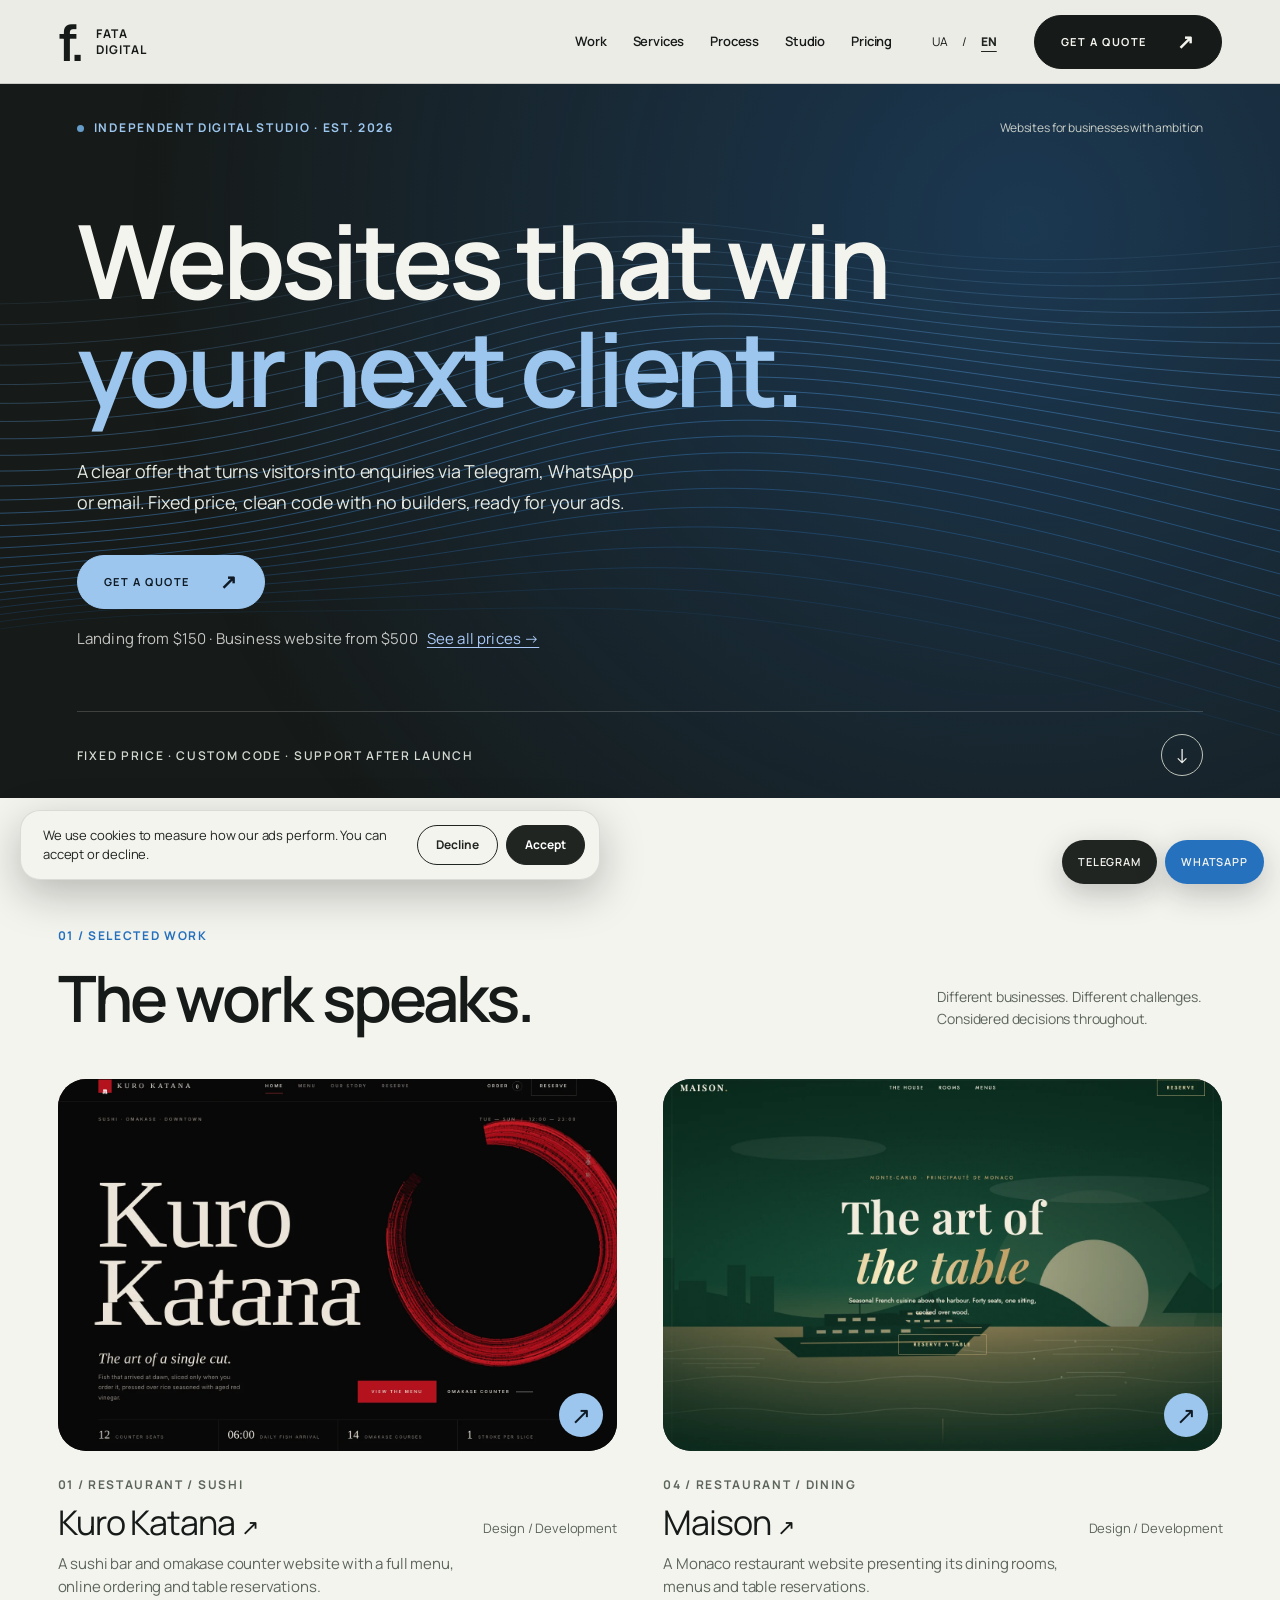
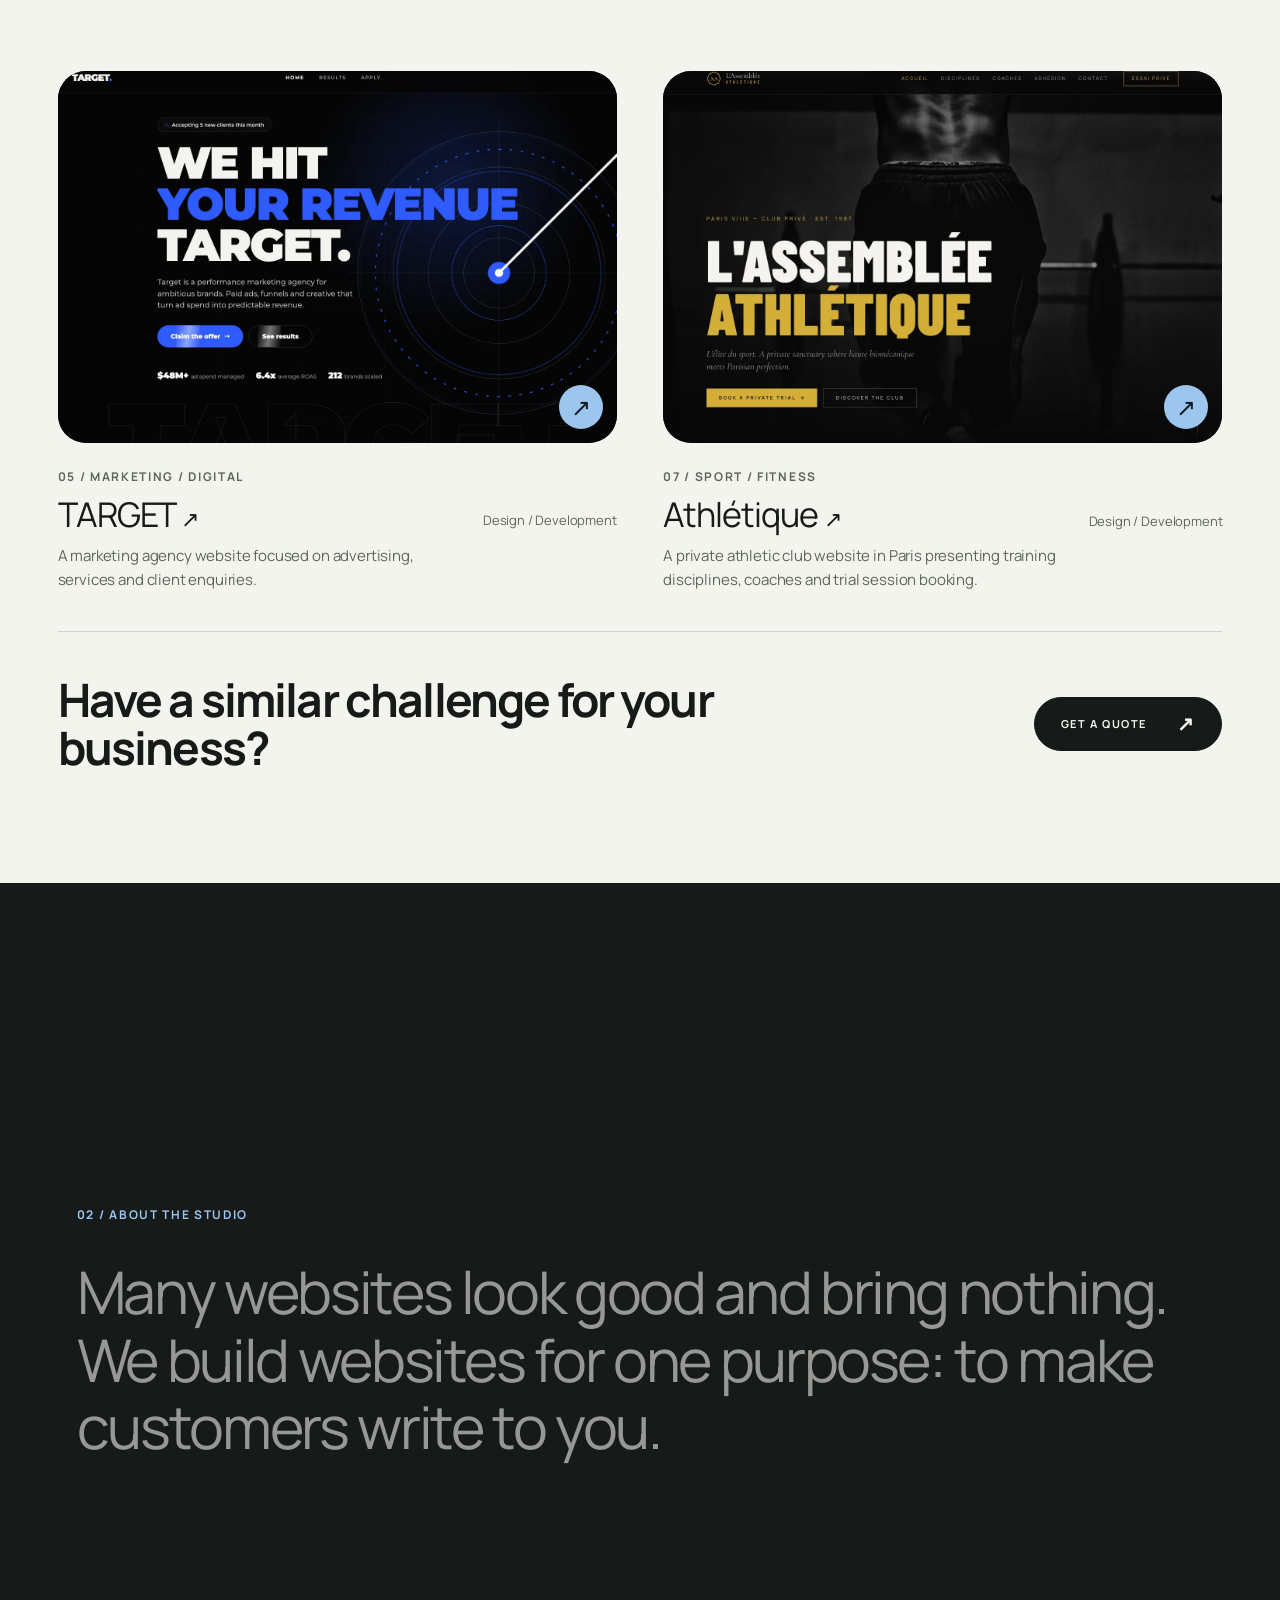
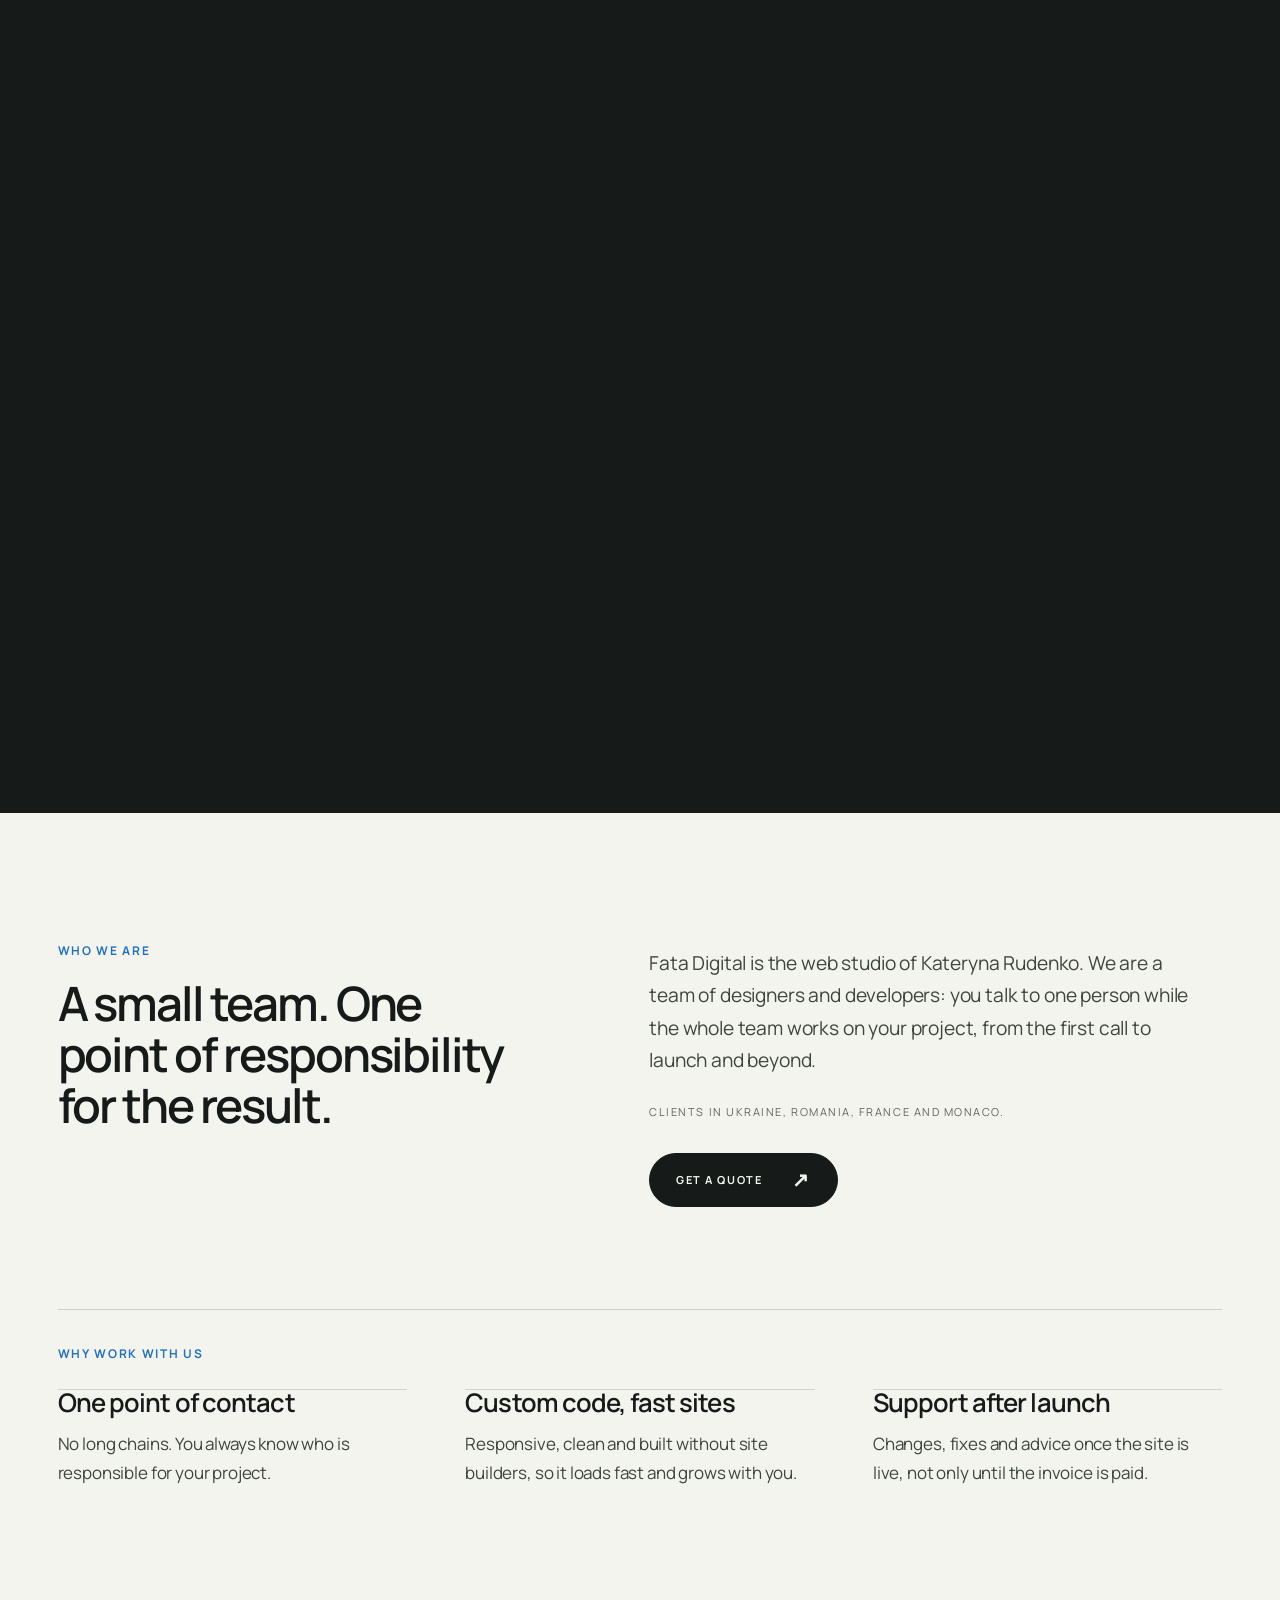
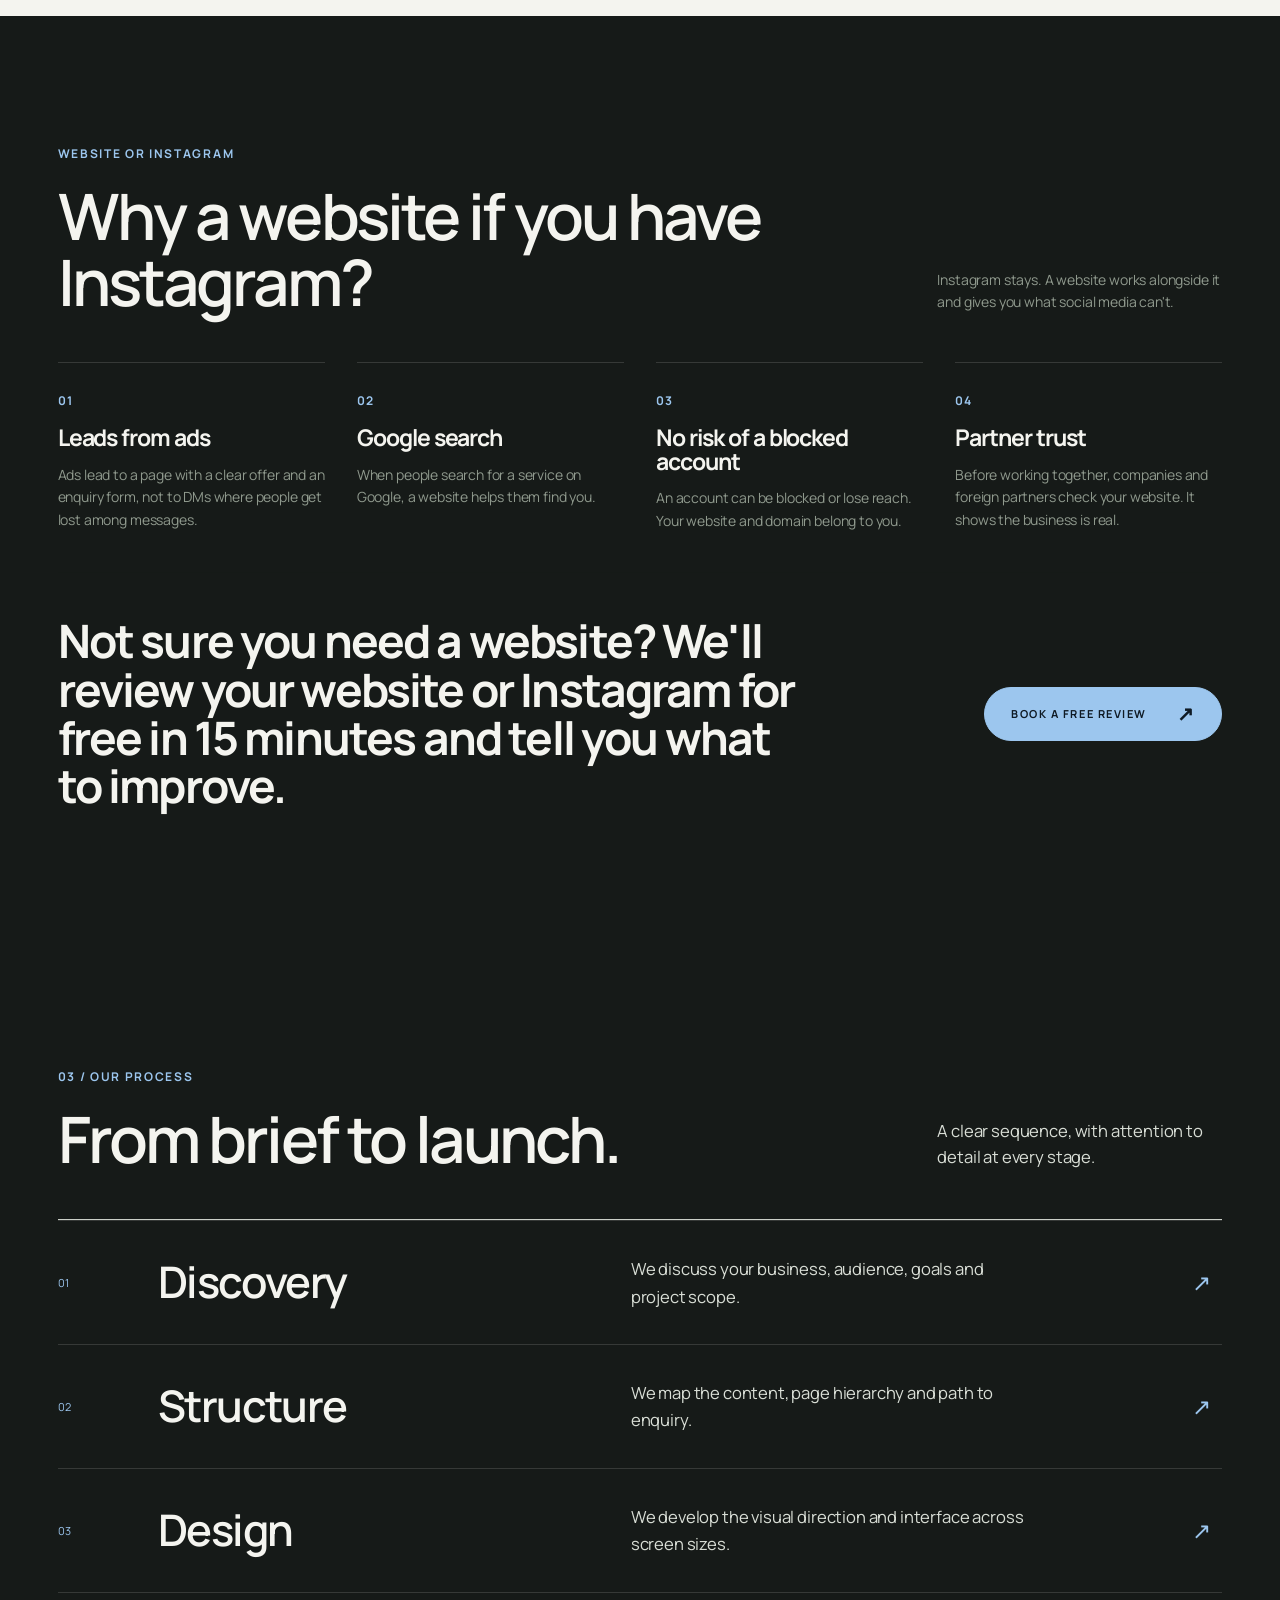
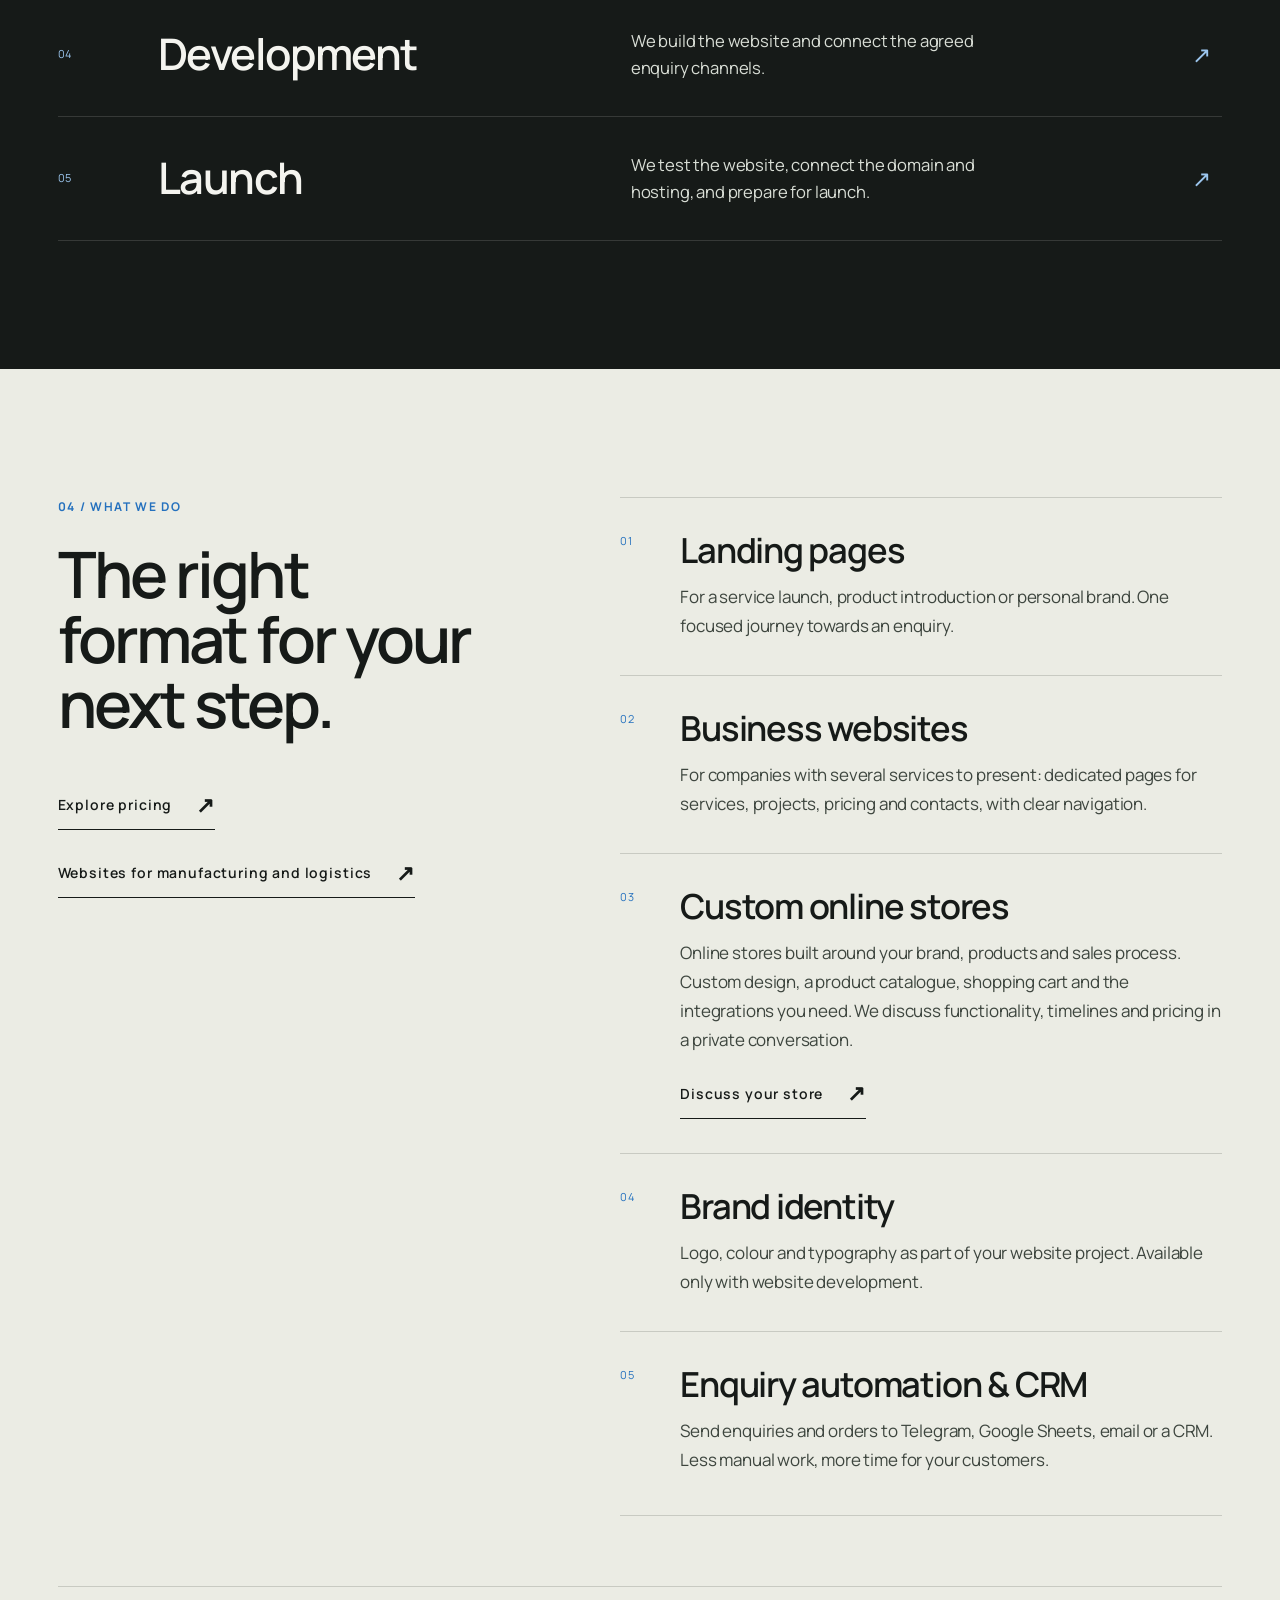
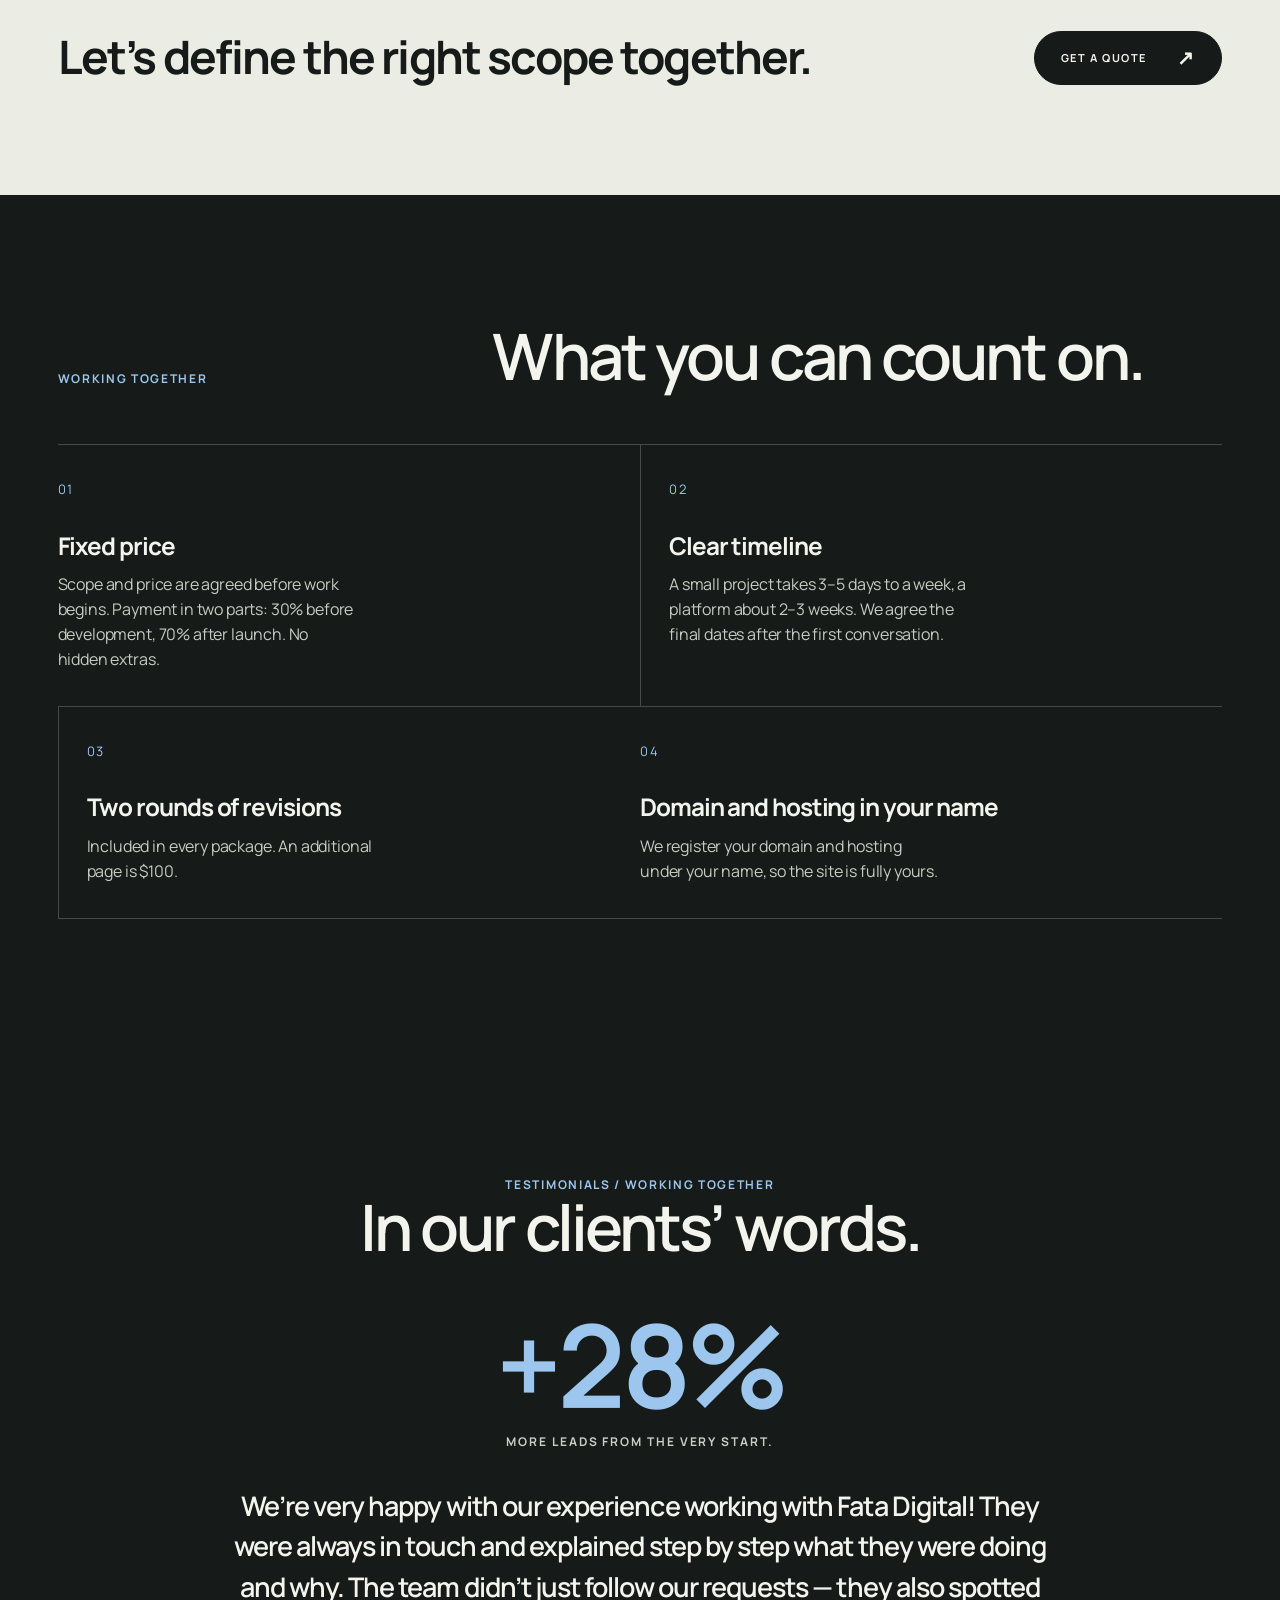
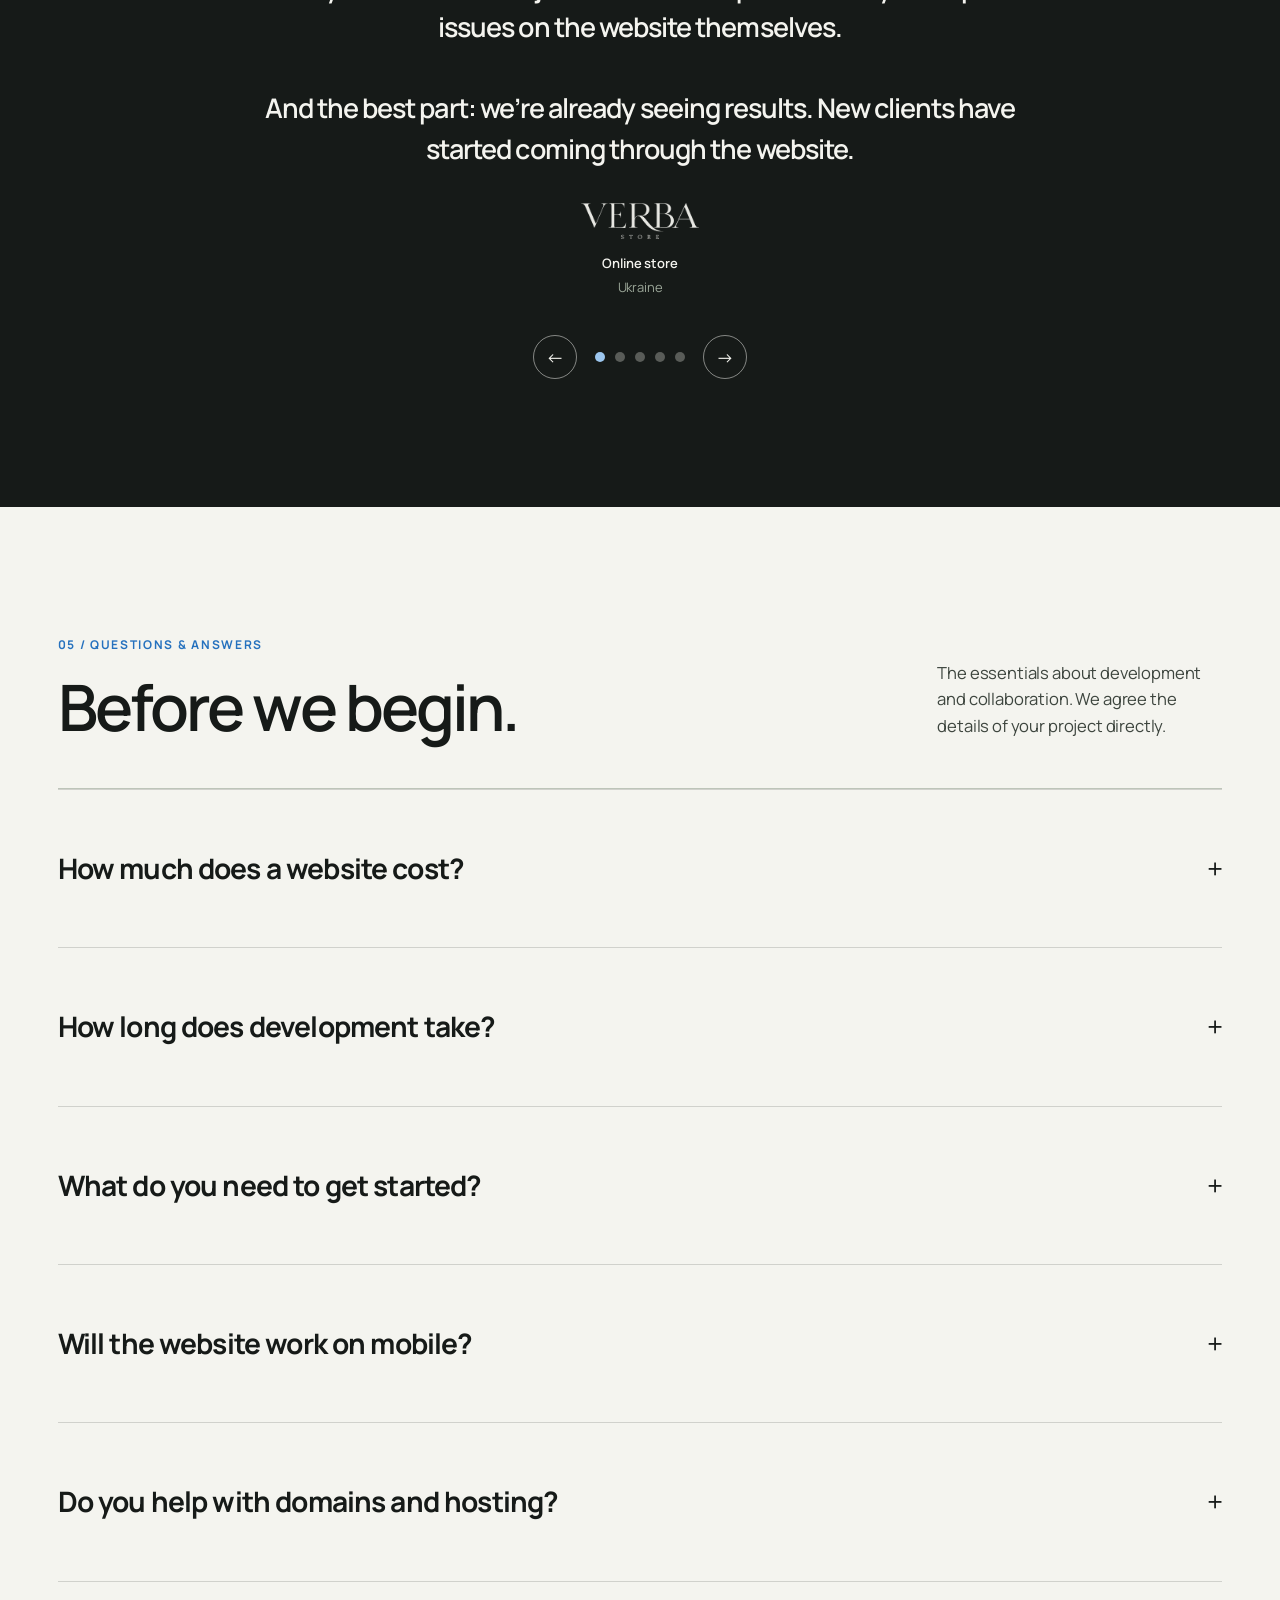
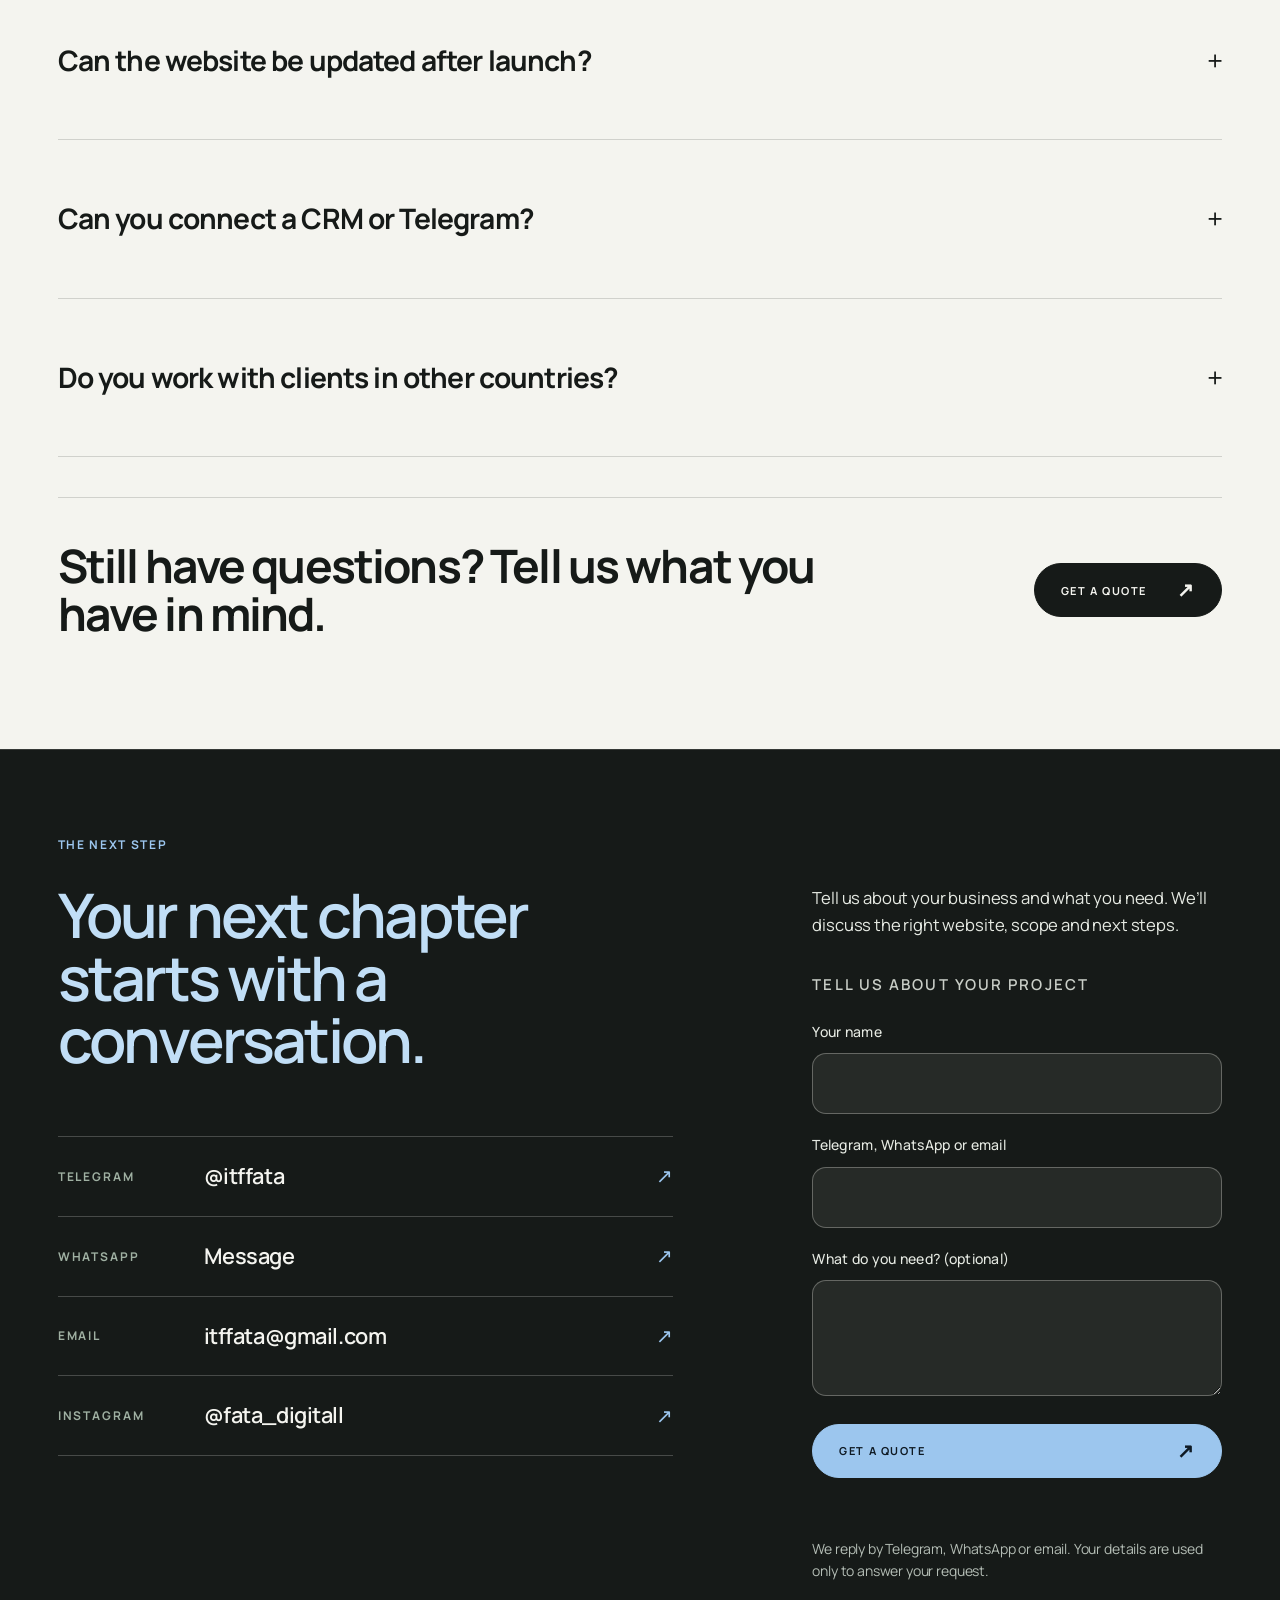
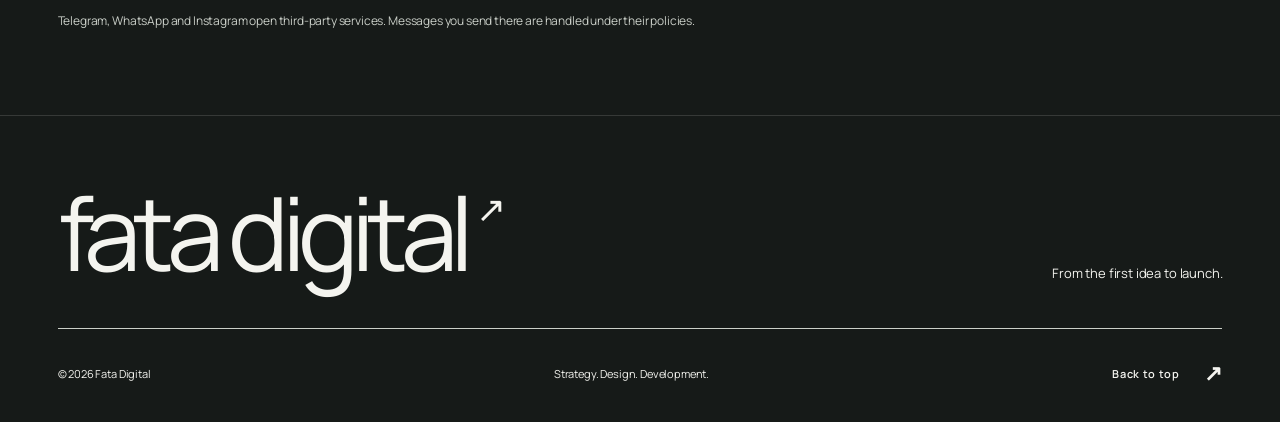
==== commit 8664d805: "Readability pass: legible text, compact delayed cookie banner, shorter page, shorter testimonial Co-" ====
--- a/en/index.html
+++ b/en/index.html
@@ -10,13 +10,9 @@
 
   gtag('config', 'AW-18498293585');
 </script>
-<meta charset="utf-8"><meta name="viewport" content="width=device-width, initial-scale=1"><meta name="theme-color" content="#f4f4ef"><title>Fata Digital — Web Design &amp; Development Studio</title><meta name="description" content="Websites that make your business clear, compelling and easy to choose. Strategy, design, development and launch by Fata Digital."><link rel="canonical" href="https://fatadigital.online/"><meta property="og:type" content="website"><meta property="og:title" content="Fata Digital — Web Design &amp; Development Studio"><meta property="og:description" content="Websites that make your business clear, compelling and easy to choose. Strategy, design, development and launch by Fata Digital."><meta property="og:url" content="https://fatadigital.online/"><meta property="og:image" content="https://fatadigital.online/assets/social.jpg"><meta property="og:locale" content="en_US"><meta name="twitter:card" content="summary_large_image"><link rel="icon" href="../assets/favicon.svg" type="image/svg+xml"><link rel="stylesheet" href="../styles.css?v=20261109a"><script src="../translations.js?v=20261109a" defer></script><script src="../script.js?v=20261109a" defer></script><link rel="alternate" hreflang="uk" href="https://fatadigital.online/uk/"><link rel="alternate" hreflang="en" href="https://fatadigital.online/"><link rel="alternate" hreflang="x-default" href="https://fatadigital.online/"><script type="application/ld+json">{"@context": "https://schema.org", "@type": "ProfessionalService", "name": "Fata Digital", "url": "https://fatadigital.online/", "description": "Web design and development studio: landing pages and business websites in custom code, fixed price, support after launch.", "founder": {"@type": "Person", "name": "Kateryna Rudenko"}, "areaServed": ["Ukraine", "Romania", "France", "Monaco", "Europe"], "priceRange": "$150–$800", "knowsLanguage": ["uk", "en"], "sameAs": ["https://t.me/itffata"], "makesOffer": [{"@type": "Offer", "name": "Landing page", "priceSpecification": {"@type": "PriceSpecification", "price": 150, "priceCurrency": "USD", "valueAddedTaxIncluded": false, "minPrice": 150}}, {"@type": "Offer", "name": "Business website, up to 5 pages", "priceSpecification": {"@type": "PriceSpecification", "price": 500, "priceCurrency": "USD", "valueAddedTaxIncluded": false, "minPrice": 500}}, {"@type": "Offer", "name": "Pro website, up to 8 pages", "priceSpecification": {"@type": "PriceSpecification", "price": 800, "priceCurrency": "USD", "valueAddedTaxIncluded": false, "minPrice": 800}}]}</script></head><body data-page="home"><a data-i18n="skip" class="skip" href="#main">Skip to content</a><header class="header"><a class="brand" href="index.html" aria-label="Fata Digital"><span class="brand-symbol" aria-hidden="true">f.</span><span>FATA<br>DIGITAL</span></a><nav id="navigation" data-label="nav" aria-label="Main navigation"><a data-i18n="work" href="#works">Work</a><a data-i18n="services" href="#services">Services</a><a data-i18n="process" href="#process">Process</a><a data-i18n="studio" href="#studio">Studio</a><a data-i18n="prices" href="prices.html">Pricing</a><a class="menu-contact" href="#contact" data-i18n="start">Start a project</a></nav><div class="header-tools"><div class="languages" role="group" aria-label="Language" data-label="language"><a href="../uk/index.html" data-lang="uk" lang="uk">UA</a><span aria-hidden="true">/</span><a href="../index.html" data-lang="en" lang="en" aria-current="page">EN</a></div><a class="button header-cta" href="#contact"><span data-i18n="start" >Start a project</span><span aria-hidden="true">↗</span></a><button class="menu-toggle" type="button" aria-controls="navigation" aria-expanded="false" aria-label="Open menu"><span></span><span></span></button></div></header><main id="main"><section class="hero" id="home"><canvas class="hero-flow" aria-hidden="true"></canvas><div class="hero-top"><p data-i18n="heroeyebrow" class="eyebrow">Independent digital studio · Est. 2026</p><p data-i18n="herotag" class="hero-tag">Websites for businesses with ambition</p></div><div class="hero-grid"><div class="hero-copy"><h1><span data-i18n="hero1" >Websites that bring</span><br><span data-i18n="hero2" class="blue-text">you customers.</span></h1><p data-i18n="herocopy" class="hero-lead">A clear offer that turns visitors into enquiries via Telegram, WhatsApp or email. Fixed price, clean code with no builders, ready for your ads.</p><div class="hero-actions"><a class="button button-dark" href="#contact"><span data-i18n="start" >Get a quote</span><span aria-hidden="true">↗</span></a></div><p class="hero-price"><span data-i18n="heropricing">Landing from $150 · Business website from $500</span> <a href="prices.html" data-i18n="heropricelink">See all prices →</a></p></div><a class="hero-art" href="#works" data-label="viewwork" aria-label="View our work"><span class="art-top">F / D <span aria-hidden="true">↗</span></span><div class="art-screen art-screen-back"><img src="../assets/projects/target.webp" width="1440" height="1000" data-alt="target" alt="Website preview: TARGET"></div><div class="art-screen art-screen-front"><img src="../assets/projects/athletique.webp" width="1440" height="1000" data-alt="athletique" fetchpriority="high" alt="Website preview: Athlétique"></div><span class="art-bottom"><span data-i18n="art" >Idea. Structure. Execution.</span><span>01 — 07</span></span></a></div><div class="hero-bottom"><p data-i18n="herobottom" >Fixed price · Custom code · Support after launch</p><a href="#works" class="scroll-link" data-label="viewwork" aria-label="View our work">↓</a></div></section><section class="work section" id="works"><div class="section-heading"><div><p data-i18n="selected" class="eyebrow">01 / Selected work</p><h2 data-i18n="worktitle" >The work speaks.</h2></div><p data-i18n="workintro" >Different businesses. Different challenges. Considered decisions throughout.</p></div><div class="project-grid"><article class="project project-kuro"><a class="project-image" data-project="kuro" href="https://work.fatadigital.online/kuro-katana/" target="_blank" rel="noopener noreferrer" aria-label="View Kuro Katana — opens in a new tab"><div class="project-browser" aria-hidden="true"><i></i><i></i><i></i><span>Kuro Katana</span></div><img src="../assets/projects/kuro-katana.webp" width="1440" height="1000" loading="lazy" data-alt="kuro" alt="Website preview: Kuro Katana"><span class="project-open" aria-hidden="true">↗</span></a><div class="project-meta"><div><p class="eyebrow">01 / <span data-i18n="cat_kuro" >Restaurant / Sushi</span></p><h3><a href="https://work.fatadigital.online/kuro-katana/" target="_blank" rel="noopener noreferrer">Kuro Katana <span aria-hidden="true">↗</span></a></h3></div><p data-i18n="web" class="project-service">Design / Development</p></div><p data-i18n="desc_kuro" class="project-description">A sushi bar and omakase counter website with a full menu, online ordering and table reservations.</p></article><article class="project project-mare"><a class="project-image" data-project="mare" href="https://work.fatadigital.online/mare/" target="_blank" rel="noopener noreferrer" aria-label="View MARE — opens in a new tab"><div class="project-browser" aria-hidden="true"><i></i><i></i><i></i><span>MARE</span></div><img src="../assets/projects/mare.webp" width="1440" height="1000" loading="lazy" data-alt="mare" alt="Website preview: MARE"><span class="project-open" aria-hidden="true">↗</span></a><div class="project-meta"><div><p class="eyebrow">02 / <span data-i18n="cat_mare" >Logistics / Sea Freight</span></p><h3><a href="https://work.fatadigital.online/mare/" target="_blank" rel="noopener noreferrer">MARE <span aria-hidden="true">↗</span></a></h3></div><p data-i18n="web" class="project-service">Design / Development</p></div><p data-i18n="desc_mare" class="project-description">A sea freight company website presenting its services, fleet and shipping routes.</p></article><article class="project project-safeway"><a class="project-image" data-project="safeway" href="https://safewayua.com" target="_blank" rel="noopener noreferrer" aria-label="View SafeWay UA — opens in a new tab"><div class="project-browser" aria-hidden="true"><i></i><i></i><i></i><span>SafeWay UA</span></div><img src="../assets/projects/safeway.webp" width="1440" height="1000" loading="lazy" data-alt="safeway" alt="Website preview: SafeWay UA"><span class="project-open" aria-hidden="true">↗</span></a><div class="project-meta"><div><p class="eyebrow">03 / <span data-i18n="cat_safeway" >Logistics / Services</span></p><h3><a href="https://safewayua.com" target="_blank" rel="noopener noreferrer">SafeWay UA <span aria-hidden="true">↗</span></a></h3></div><p data-i18n="web" class="project-service">Design / Development</p></div><p data-i18n="desc_safeway" class="project-description">A service website for people looking for reliable transport solutions.</p></article><article class="project project-maison"><a class="project-image" data-project="maison" href="https://work.fatadigital.online/maison/" target="_blank" rel="noopener noreferrer" aria-label="View Maison — opens in a new tab"><div class="project-browser" aria-hidden="true"><i></i><i></i><i></i><span>Maison</span></div><img src="../assets/projects/maison.webp" width="1440" height="1000" loading="lazy" data-alt="maison" alt="Website preview: Maison"><span class="project-open" aria-hidden="true">↗</span></a><div class="project-meta"><div><p class="eyebrow">04 / <span data-i18n="cat_maison" >Restaurant / Dining</span></p><h3><a href="https://work.fatadigital.online/maison/" target="_blank" rel="noopener noreferrer">Maison <span aria-hidden="true">↗</span></a></h3></div><p data-i18n="web" class="project-service">Design / Development</p></div><p data-i18n="desc_maison" class="project-description">A Monaco restaurant website presenting its dining rooms, menus and table reservations.</p></article><article class="project project-target"><a class="project-image" data-project="target" href="https://work.fatadigital.online/target/" target="_blank" rel="noopener noreferrer" aria-label="View TARGET — opens in a new tab"><div class="project-browser" aria-hidden="true"><i></i><i></i><i></i><span>TARGET</span></div><img src="../assets/projects/target.webp" width="1440" height="1000" loading="lazy" data-alt="target" alt="Website preview: TARGET"><span class="project-open" aria-hidden="true">↗</span></a><div class="project-meta"><div><p class="eyebrow">05 / <span data-i18n="cat_target" >Marketing / Digital</span></p><h3><a href="https://work.fatadigital.online/target/" target="_blank" rel="noopener noreferrer">TARGET <span aria-hidden="true">↗</span></a></h3></div><p data-i18n="web" class="project-service">Design / Development</p></div><p data-i18n="desc_target" class="project-description">A marketing agency website focused on advertising, services and client enquiries.</p></article><article class="project project-metalpro"><a class="project-image" data-project="metalpro" href="https://metalpro.in.ua/" target="_blank" rel="noopener noreferrer" aria-label="View MetalPro — opens in a new tab"><div class="project-browser" aria-hidden="true"><i></i><i></i><i></i><span>MetalPro</span></div><img src="../assets/projects/metalpro.webp" width="1440" height="1000" loading="lazy" data-alt="metalpro" alt="Website preview: MetalPro"><span class="project-open" aria-hidden="true">↗</span></a><div class="project-meta"><div><p class="eyebrow">06 / <span data-i18n="cat_metalpro" >Manufacturing / Metalwork</span></p><h3><a href="https://metalpro.in.ua/" target="_blank" rel="noopener noreferrer">MetalPro <span aria-hidden="true">↗</span></a></h3></div><p data-i18n="web" class="project-service">Design / Development</p></div><p data-i18n="desc_metalpro" class="project-description">A gates, fences and canopies manufacturer’s website with services, completed projects and an enquiry form.</p></article><article class="project project-athletique"><a class="project-image" data-project="athletique" href="https://work.fatadigital.online/Athl-tique/" target="_blank" rel="noopener noreferrer" aria-label="View Athlétique — opens in a new tab"><div class="project-browser" aria-hidden="true"><i></i><i></i><i></i><span>Athlétique</span></div><img src="../assets/projects/athletique.webp" width="1440" height="1000" loading="lazy" data-alt="athletique" alt="Website preview: Athlétique"><span class="project-open" aria-hidden="true">↗</span></a><div class="project-meta"><div><p class="eyebrow">07 / <span data-i18n="cat_athletique" >Sport / Fitness</span></p><h3><a href="https://work.fatadigital.online/Athl-tique/" target="_blank" rel="noopener noreferrer">Athlétique <span aria-hidden="true">↗</span></a></h3></div><p data-i18n="web" class="project-service">Design / Development</p></div><p data-i18n="desc_athletique" class="project-description">A private athletic club website in Paris presenting training disciplines, coaches and trial session booking.</p></article></div><div class="section-cta"><p data-i18n="ctawork">Have a similar challenge for your business?</p><a class="button button-dark" href="#contact"><span data-i18n="start">Get a quote</span><span aria-hidden="true">↗</span></a></div></section><section class="studio section karaoke-sec" id="studio"><div class="karaoke-pin"><p data-i18n="studiolabel" class="eyebrow">02 / About the studio</p><p class="karaoke" id="karaoke" aria-label="">Many websites look good and bring nothing. We build websites for one purpose: to make customers write to you.</p></div></section><section class="founder section" id="founder"><div class="founder-grid founder-text"><div class="founder-copy"><div class="f-left"><p data-i18n="founderlabel" class="eyebrow">Who we are</p><h2 data-i18n="foundertitle">A small team. One point of responsibility for the result.</h2></div><div class="f-right"><p data-i18n="foundercopy" class="large-copy">Fata Digital is the web studio of Kateryna Rudenko. We are a team of designers and developers: you talk to one person while the whole team works on your project, from the first call to launch and beyond.</p><p data-i18n="founderclients" class="founder-clients">Clients in Ukraine, Romania, France and Monaco.</p><div class="founder-actions"><a class="button button-dark" href="https://t.me/itffata"><span data-i18n="start">Get a quote</span><span aria-hidden="true">↗</span></a></div></div></div></div><div class="why"><p data-i18n="whylabel" class="eyebrow">Why work with us</p><div class="why-grid"><article><h3 data-i18n="why0">One point of contact</h3><p data-i18n="whyc0">No long chains. You always know who is responsible for your project.</p></article><article><h3 data-i18n="why1">Custom code, fast sites</h3><p data-i18n="whyc1">Responsive, clean and built without site builders, so it loads fast and grows with you.</p></article><article><h3 data-i18n="why2">Support after launch</h3><p data-i18n="whyc2">Changes, fixes and advice once the site is live, not only until the invoice is paid.</p></article></div></div></section><section class="feature section feature-scroll"><div class="fs-pin"><div class="feature-copy"><p data-i18n="focus" class="eyebrow">Fata Digital / Built around your business</p><h2 data-i18n="focustitle">From the first click to a purchase.</h2><div class="fc-steps"><div class="fc-step on"><p data-i18n="focuscopy">Advertising brings people to your website. But if they cannot quickly understand what you offer, why to trust you or how to order, they move on. Good looks need a clear path to action.</p></div><div class="fc-step"><p data-i18n="focusbuild">At Fata Digital, we start with your business and your customers’ questions. We structure the content, make your offer clear and remove unnecessary steps towards an enquiry or purchase. We build landing pages, company websites and online stores with product catalogues, shopping carts and checkout.</p><p data-i18n="focuscode">We write clean code without website builders. That gives you design freedom, room for the integrations you need and a website that can grow with your business. A website that helps customers understand you and choose you.</p><a class="text-link" href="#contact"><span data-i18n="focuscta">Let’s discuss your goals</span><span aria-hidden="true">↗</span></a></div></div></div><div class="feature-visual fv2"><div class="fv-sticky"><div class="fv-frame"><div class="fv-bar"><i></i><i></i><i></i><span class="fv-url" id="fv-url">kuro-katana</span></div><div class="fv-stack"><img class="on" src="../assets/projects/kuro-katana.webp" alt="Website preview: Kuro Katana" width="1440" height="1000"><img src="../assets/projects/maison.webp" alt="Website preview: Maison" width="1440" height="1000" loading="lazy"><img src="../assets/projects/athletique.webp" alt="Website preview: Athlétique" width="1440" height="1000" loading="lazy"><img src="../assets/projects/target.webp" alt="Website preview: Target" width="1440" height="1000" loading="lazy"></div></div><div class="fv-chip fv-c1" id="fv-c1"><b></b><span></span></div><div class="fv-chip fv-c2" id="fv-c2"><b></b><span></span></div><div class="fv-dots" id="fv-dots"><i class="on"></i><i></i><i></i><i></i></div></div></div></div></section><section class="section ig-why" id="instagram"><div class="section-heading"><div><p data-i18n="iglabel" class="eyebrow">Website or Instagram</p><h2 data-i18n="igtitle">Why a website if you have Instagram?</h2></div><p data-i18n="igintro">Instagram stays. A website works alongside it and gives you what social media can't.</p></div><div class="ig-grid"><article><span class="index">01</span><h3 data-i18n="ig0">Leads from ads</h3><p data-i18n="igc0">Ads lead to a page with a clear offer and an enquiry form, not to DMs where people get lost among messages.</p></article><article><span class="index">02</span><h3 data-i18n="ig1">Google search</h3><p data-i18n="igc1">When people search for a service on Google, a website helps them find you.</p></article><article><span class="index">03</span><h3 data-i18n="ig2">No risk of a blocked account</h3><p data-i18n="igc2">An account can be blocked or lose reach. Your website and domain belong to you.</p></article><article><span class="index">04</span><h3 data-i18n="ig3">Partner trust</h3><p data-i18n="igc3">Before working together, companies and foreign partners check your website. It shows the business is real.</p></article></div><div class="section-cta audit-cta"><p data-i18n="audit">Not sure you need a website? We'll review your website or Instagram for free in 15 minutes and tell you what to improve.</p><a class="button button-dark" href="https://t.me/itffata" target="_blank" rel="noopener noreferrer"><span data-i18n="auditcta">Book a free review</span><span aria-hidden="true">↗</span></a></div></section><section class="section process" id="process"><div class="section-heading"><div><p data-i18n="processlabel" class="eyebrow">03 / Our process</p><h2 data-i18n="processtitle" >From brief to launch.</h2></div><p data-i18n="processintro" >A clear sequence, with attention to detail at every stage.</p></div><div class="process-list"><article><span class="index">01</span><h3 data-i18n="p0" >Discovery</h3><p data-i18n="pc0" >We discuss your business, audience, goals and project scope.</p><span aria-hidden="true" class="process-plus">↗</span></article><article><span class="index">02</span><h3 data-i18n="p1" >Structure</h3><p data-i18n="pc1" >We map the content, page hierarchy and path to enquiry.</p><span aria-hidden="true" class="process-plus">↗</span></article><article><span class="index">03</span><h3 data-i18n="p2" >Design</h3><p data-i18n="pc2" >We develop the visual direction and interface across screen sizes.</p><span aria-hidden="true" class="process-plus">↗</span></article><article><span class="index">04</span><h3 data-i18n="p3" >Development</h3><p data-i18n="pc3" >We build the website and connect the agreed enquiry channels.</p><span aria-hidden="true" class="process-plus">↗</span></article><article><span class="index">05</span><h3 data-i18n="p4" >Launch</h3><p data-i18n="pc4" >We test the website, connect the domain and hosting, and prepare for launch.</p><span aria-hidden="true" class="process-plus">↗</span></article></div></section><section class="services section" id="services"><div class="services-intro"><div class="si-in"><p data-i18n="serviceslabel" class="eyebrow">04 / What we do</p><h2 data-i18n="servicestitle" >The right format for your next step.</h2><a class="text-link" href="prices.html"><span data-i18n="seeprices" >Explore pricing</span><span aria-hidden="true">↗</span></a><a class="text-link" href="b2b.html"><span data-i18n="b2blink">Websites for manufacturing and logistics</span><span aria-hidden="true">↗</span></a></div></div><div class="services-list"><article><span class="index">01</span><div><h3 data-i18n="s0" >Landing pages</h3><p data-i18n="sc0" >For a service launch, product introduction or personal brand. One focused journey towards an enquiry.</p></div></article><article><span class="index">02</span><div><h3 data-i18n="s1" >Business websites</h3><p data-i18n="sc1" >For companies with several services to present: dedicated pages for services, projects, pricing and contacts, with clear navigation.</p></div></article><article><span class="index">03</span><div><h3 data-i18n="storetitle">Custom online stores</h3><p data-i18n="storecopy">Online stores built around your brand, products and sales process. Custom design, a product catalogue, shopping cart and the integrations you need. We discuss functionality, timelines and pricing in a private conversation.</p><p><a class="text-link" href="https://t.me/itffata" target="_blank" rel="noopener noreferrer"><span data-i18n="storecta">Discuss your store</span><span aria-hidden="true">↗</span></a></p></div></article><article><span class="index">04</span><div><h3 data-i18n="s2" >Brand identity</h3><p data-i18n="sc2" >Logo, colour and typography as part of your website project. Available only with website development.</p></div></article><article><span class="index">05</span><div><h3 data-i18n="s3" >Enquiry automation &amp; CRM</h3><p data-i18n="sc3" >Send enquiries and orders to Telegram, Google Sheets, email or a CRM. Less manual work, more time for your customers.</p></div></article></div><div class="section-cta"><p data-i18n="ctaservices">Let’s define the right scope together.</p><a class="button button-dark" href="#contact"><span data-i18n="start">Get a quote</span><span aria-hidden="true">↗</span></a></div></section><section class="terms section" id="terms"><div class="terms-head"><p data-i18n="termslabel" class="eyebrow">Working together</p><h2 data-i18n="termstitle">What you can count on.</h2></div><div class="terms-grid"><article><span class="index">01</span><h3 data-i18n="terms0">Fixed price</h3><p data-i18n="termsc0">Scope and price are agreed before work begins, so there are no surprises along the way.</p></article><article><span class="index">02</span><h3 data-i18n="terms4">Payment in two parts</h3><p data-i18n="termsc4">30% before development begins, 70% after launch. No hidden extras.</p></article><article><span class="index">03</span><h3 data-i18n="terms1">Clear timeline</h3><p data-i18n="termsc1">A small project takes 3–5 days to a week, a platform about 2–3 weeks. We agree the final dates after the first conversation.</p></article><article><span class="index">04</span><h3 data-i18n="terms2">Two rounds of revisions</h3><p data-i18n="termsc2">Included in every package. An additional page is $100.</p></article><article><span class="index">05</span><h3 data-i18n="terms5">Domain and hosting in your name</h3><p data-i18n="termsc5">We register your domain and hosting under your name, so the site is fully yours.</p></article><article><span class="index">06</span><h3 data-i18n="terms3">Ready at launch</h3><p data-i18n="termsc3">Your enquiry form is connected and tested, so the site starts working the day it goes live.</p></article></div></section><section class="section reviews" id="reviews" aria-labelledby="reviews-title"><div class="rv-head"><p data-i18n="reviewslabel" class="eyebrow">Testimonials / Working together</p><h2 data-i18n="reviewstitle" id="reviews-title">In our clients’ words.</h2></div><div class="rv" id="rv"><div class="rv-stage"><figure class="rv-slide is-on" data-i="0"><div class="rv-stat"><strong data-count="28" data-pre="+" data-suf="%">+28%</strong><span data-i18n="resc0">More leads from the very start.</span></div><blockquote data-i18n="reviewscopy0">We’re very happy with our experience working with Fata Digital! We really appreciated how easy and comfortable it was to work with the team. They were always in touch and explained step by step what they were doing and why.
+<meta charset="utf-8"><meta name="viewport" content="width=device-width, initial-scale=1"><meta name="theme-color" content="#f4f4ef"><title>Fata Digital — Web Design &amp; Development Studio</title><meta name="description" content="Websites that make your business clear, compelling and easy to choose. Strategy, design, development and launch by Fata Digital."><link rel="canonical" href="https://fatadigital.online/"><meta property="og:type" content="website"><meta property="og:title" content="Fata Digital — Web Design &amp; Development Studio"><meta property="og:description" content="Websites that make your business clear, compelling and easy to choose. Strategy, design, development and launch by Fata Digital."><meta property="og:url" content="https://fatadigital.online/"><meta property="og:image" content="https://fatadigital.online/assets/social.jpg"><meta property="og:locale" content="en_US"><meta name="twitter:card" content="summary_large_image"><link rel="icon" href="../assets/favicon.svg" type="image/svg+xml"><link rel="stylesheet" href="../styles.css?v=20261109a"><script src="../translations.js?v=20261109a" defer></script><script src="../script.js?v=20261109a" defer></script><link rel="alternate" hreflang="uk" href="https://fatadigital.online/uk/"><link rel="alternate" hreflang="en" href="https://fatadigital.online/"><link rel="alternate" hreflang="x-default" href="https://fatadigital.online/"><script type="application/ld+json">{"@context": "https://schema.org", "@type": "ProfessionalService", "name": "Fata Digital", "url": "https://fatadigital.online/", "description": "Web design and development studio: landing pages and business websites in custom code, fixed price, support after launch.", "founder": {"@type": "Person", "name": "Kateryna Rudenko"}, "areaServed": ["Ukraine", "Romania", "France", "Monaco", "Europe"], "priceRange": "$150–$800", "knowsLanguage": ["uk", "en"], "sameAs": ["https://t.me/itffata"], "makesOffer": [{"@type": "Offer", "name": "Landing page", "priceSpecification": {"@type": "PriceSpecification", "price": 150, "priceCurrency": "USD", "valueAddedTaxIncluded": false, "minPrice": 150}}, {"@type": "Offer", "name": "Business website, up to 5 pages", "priceSpecification": {"@type": "PriceSpecification", "price": 500, "priceCurrency": "USD", "valueAddedTaxIncluded": false, "minPrice": 500}}, {"@type": "Offer", "name": "Pro website, up to 8 pages", "priceSpecification": {"@type": "PriceSpecification", "price": 800, "priceCurrency": "USD", "valueAddedTaxIncluded": false, "minPrice": 800}}]}</script></head><body data-page="home"><a data-i18n="skip" class="skip" href="#main">Skip to content</a><header class="header"><a class="brand" href="index.html" aria-label="Fata Digital"><span class="brand-symbol" aria-hidden="true">f.</span><span>FATA<br>DIGITAL</span></a><nav id="navigation" data-label="nav" aria-label="Main navigation"><a data-i18n="work" href="#works">Work</a><a data-i18n="services" href="#services">Services</a><a data-i18n="process" href="#process">Process</a><a data-i18n="studio" href="#studio">Studio</a><a data-i18n="prices" href="prices.html">Pricing</a><a class="menu-contact" href="#contact" data-i18n="start">Start a project</a></nav><div class="header-tools"><div class="languages" role="group" aria-label="Language" data-label="language"><a href="../uk/index.html" data-lang="uk" lang="uk">UA</a><span aria-hidden="true">/</span><a href="../index.html" data-lang="en" lang="en" aria-current="page">EN</a></div><a class="button header-cta" href="#contact"><span data-i18n="start" >Start a project</span><span aria-hidden="true">↗</span></a><button class="menu-toggle" type="button" aria-controls="navigation" aria-expanded="false" aria-label="Open menu"><span></span><span></span></button></div></header><main id="main"><section class="hero" id="home"><canvas class="hero-flow" aria-hidden="true"></canvas><div class="hero-top"><p data-i18n="heroeyebrow" class="eyebrow">Independent digital studio · Est. 2026</p><p data-i18n="herotag" class="hero-tag">Websites for businesses with ambition</p></div><div class="hero-grid"><div class="hero-copy"><h1><span data-i18n="hero1" >Websites that bring</span><br><span data-i18n="hero2" class="blue-text">you customers.</span></h1><p data-i18n="herocopy" class="hero-lead">A clear offer that turns visitors into enquiries via Telegram, WhatsApp or email. Fixed price, clean code with no builders, ready for your ads.</p><div class="hero-actions"><a class="button button-dark" href="#contact"><span data-i18n="start" >Get a quote</span><span aria-hidden="true">↗</span></a></div><p class="hero-price"><span data-i18n="heropricing">Landing from $150 · Business website from $500</span> <a href="prices.html" data-i18n="heropricelink">See all prices →</a></p></div><a class="hero-art" href="#works" data-label="viewwork" aria-label="View our work"><span class="art-top">F / D <span aria-hidden="true">↗</span></span><div class="art-screen art-screen-back"><img src="../assets/projects/target.webp" width="1440" height="1000" data-alt="target" alt="Website preview: TARGET"></div><div class="art-screen art-screen-front"><img src="../assets/projects/athletique.webp" width="1440" height="1000" data-alt="athletique" fetchpriority="high" alt="Website preview: Athlétique"></div><span class="art-bottom"><span data-i18n="art" >Idea. Structure. Execution.</span><span>01 — 07</span></span></a></div><div class="hero-bottom"><p data-i18n="herobottom" >Fixed price · Custom code · Support after launch</p><a href="#works" class="scroll-link" data-label="viewwork" aria-label="View our work">↓</a></div></section><section class="work section" id="works"><div class="section-heading"><div><p data-i18n="selected" class="eyebrow">01 / Selected work</p><h2 data-i18n="worktitle" >The work speaks.</h2></div><p data-i18n="workintro" >Different businesses. Different challenges. Considered decisions throughout.</p></div><div class="project-grid"><article class="project project-kuro"><a class="project-image" data-project="kuro" href="https://work.fatadigital.online/kuro-katana/" target="_blank" rel="noopener noreferrer" aria-label="View Kuro Katana — opens in a new tab"><div class="project-browser" aria-hidden="true"><i></i><i></i><i></i><span>Kuro Katana</span></div><img src="../assets/projects/kuro-katana.webp" width="1440" height="1000" loading="lazy" data-alt="kuro" alt="Website preview: Kuro Katana"><span class="project-open" aria-hidden="true">↗</span></a><div class="project-meta"><div><p class="eyebrow">01 / <span data-i18n="cat_kuro" >Restaurant / Sushi</span></p><h3><a href="https://work.fatadigital.online/kuro-katana/" target="_blank" rel="noopener noreferrer">Kuro Katana <span aria-hidden="true">↗</span></a></h3></div><p data-i18n="web" class="project-service">Design / Development</p></div><p data-i18n="desc_kuro" class="project-description">A sushi bar and omakase counter website with a full menu, online ordering and table reservations.</p></article><article class="project project-mare"><a class="project-image" data-project="mare" href="https://work.fatadigital.online/mare/" target="_blank" rel="noopener noreferrer" aria-label="View MARE — opens in a new tab"><div class="project-browser" aria-hidden="true"><i></i><i></i><i></i><span>MARE</span></div><img src="../assets/projects/mare.webp" width="1440" height="1000" loading="lazy" data-alt="mare" alt="Website preview: MARE"><span class="project-open" aria-hidden="true">↗</span></a><div class="project-meta"><div><p class="eyebrow">02 / <span data-i18n="cat_mare" >Logistics / Sea Freight</span></p><h3><a href="https://work.fatadigital.online/mare/" target="_blank" rel="noopener noreferrer">MARE <span aria-hidden="true">↗</span></a></h3></div><p data-i18n="web" class="project-service">Design / Development</p></div><p data-i18n="desc_mare" class="project-description">A sea freight company website presenting its services, fleet and shipping routes.</p></article><article class="project project-safeway"><a class="project-image" data-project="safeway" href="https://safewayua.com" target="_blank" rel="noopener noreferrer" aria-label="View SafeWay UA — opens in a new tab"><div class="project-browser" aria-hidden="true"><i></i><i></i><i></i><span>SafeWay UA</span></div><img src="../assets/projects/safeway.webp" width="1440" height="1000" loading="lazy" data-alt="safeway" alt="Website preview: SafeWay UA"><span class="project-open" aria-hidden="true">↗</span></a><div class="project-meta"><div><p class="eyebrow">03 / <span data-i18n="cat_safeway" >Logistics / Services</span></p><h3><a href="https://safewayua.com" target="_blank" rel="noopener noreferrer">SafeWay UA <span aria-hidden="true">↗</span></a></h3></div><p data-i18n="web" class="project-service">Design / Development</p></div><p data-i18n="desc_safeway" class="project-description">A service website for people looking for reliable transport solutions.</p></article><article class="project project-maison"><a class="project-image" data-project="maison" href="https://work.fatadigital.online/maison/" target="_blank" rel="noopener noreferrer" aria-label="View Maison — opens in a new tab"><div class="project-browser" aria-hidden="true"><i></i><i></i><i></i><span>Maison</span></div><img src="../assets/projects/maison.webp" width="1440" height="1000" loading="lazy" data-alt="maison" alt="Website preview: Maison"><span class="project-open" aria-hidden="true">↗</span></a><div class="project-meta"><div><p class="eyebrow">04 / <span data-i18n="cat_maison" >Restaurant / Dining</span></p><h3><a href="https://work.fatadigital.online/maison/" target="_blank" rel="noopener noreferrer">Maison <span aria-hidden="true">↗</span></a></h3></div><p data-i18n="web" class="project-service">Design / Development</p></div><p data-i18n="desc_maison" class="project-description">A Monaco restaurant website presenting its dining rooms, menus and table reservations.</p></article><article class="project project-target"><a class="project-image" data-project="target" href="https://work.fatadigital.online/target/" target="_blank" rel="noopener noreferrer" aria-label="View TARGET — opens in a new tab"><div class="project-browser" aria-hidden="true"><i></i><i></i><i></i><span>TARGET</span></div><img src="../assets/projects/target.webp" width="1440" height="1000" loading="lazy" data-alt="target" alt="Website preview: TARGET"><span class="project-open" aria-hidden="true">↗</span></a><div class="project-meta"><div><p class="eyebrow">05 / <span data-i18n="cat_target" >Marketing / Digital</span></p><h3><a href="https://work.fatadigital.online/target/" target="_blank" rel="noopener noreferrer">TARGET <span aria-hidden="true">↗</span></a></h3></div><p data-i18n="web" class="project-service">Design / Development</p></div><p data-i18n="desc_target" class="project-description">A marketing agency website focused on advertising, services and client enquiries.</p></article><article class="project project-metalpro"><a class="project-image" data-project="metalpro" href="https://metalpro.in.ua/" target="_blank" rel="noopener noreferrer" aria-label="View MetalPro — opens in a new tab"><div class="project-browser" aria-hidden="true"><i></i><i></i><i></i><span>MetalPro</span></div><img src="../assets/projects/metalpro.webp" width="1440" height="1000" loading="lazy" data-alt="metalpro" alt="Website preview: MetalPro"><span class="project-open" aria-hidden="true">↗</span></a><div class="project-meta"><div><p class="eyebrow">06 / <span data-i18n="cat_metalpro" >Manufacturing / Metalwork</span></p><h3><a href="https://metalpro.in.ua/" target="_blank" rel="noopener noreferrer">MetalPro <span aria-hidden="true">↗</span></a></h3></div><p data-i18n="web" class="project-service">Design / Development</p></div><p data-i18n="desc_metalpro" class="project-description">A gates, fences and canopies manufacturer’s website with services, completed projects and an enquiry form.</p></article><article class="project project-athletique"><a class="project-image" data-project="athletique" href="https://work.fatadigital.online/Athl-tique/" target="_blank" rel="noopener noreferrer" aria-label="View Athlétique — opens in a new tab"><div class="project-browser" aria-hidden="true"><i></i><i></i><i></i><span>Athlétique</span></div><img src="../assets/projects/athletique.webp" width="1440" height="1000" loading="lazy" data-alt="athletique" alt="Website preview: Athlétique"><span class="project-open" aria-hidden="true">↗</span></a><div class="project-meta"><div><p class="eyebrow">07 / <span data-i18n="cat_athletique" >Sport / Fitness</span></p><h3><a href="https://work.fatadigital.online/Athl-tique/" target="_blank" rel="noopener noreferrer">Athlétique <span aria-hidden="true">↗</span></a></h3></div><p data-i18n="web" class="project-service">Design / Development</p></div><p data-i18n="desc_athletique" class="project-description">A private athletic club website in Paris presenting training disciplines, coaches and trial session booking.</p></article></div><div class="section-cta"><p data-i18n="ctawork">Have a similar challenge for your business?</p><a class="button button-dark" href="#contact"><span data-i18n="start">Get a quote</span><span aria-hidden="true">↗</span></a></div></section><section class="studio section karaoke-sec" id="studio"><div class="karaoke-pin"><p data-i18n="studiolabel" class="eyebrow">02 / About the studio</p><p class="karaoke" id="karaoke" aria-label="">Many websites look good and bring nothing. We build websites for one purpose: to make customers write to you.</p></div></section><section class="founder section" id="founder"><div class="founder-grid founder-text"><div class="founder-copy"><div class="f-left"><p data-i18n="founderlabel" class="eyebrow">Who we are</p><h2 data-i18n="foundertitle">A small team. One point of responsibility for the result.</h2></div><div class="f-right"><p data-i18n="foundercopy" class="large-copy">Fata Digital is the web studio of Kateryna Rudenko. We are a team of designers and developers: you talk to one person while the whole team works on your project, from the first call to launch and beyond.</p><p data-i18n="founderclients" class="founder-clients">Clients in Ukraine, Romania, France and Monaco.</p><div class="founder-actions"><a class="button button-dark" href="https://t.me/itffata"><span data-i18n="start">Get a quote</span><span aria-hidden="true">↗</span></a></div></div></div></div><div class="why"><p data-i18n="whylabel" class="eyebrow">Why work with us</p><div class="why-grid"><article><h3 data-i18n="why0">One point of contact</h3><p data-i18n="whyc0">No long chains. You always know who is responsible for your project.</p></article><article><h3 data-i18n="why1">Custom code, fast sites</h3><p data-i18n="whyc1">Responsive, clean and built without site builders, so it loads fast and grows with you.</p></article><article><h3 data-i18n="why2">Support after launch</h3><p data-i18n="whyc2">Changes, fixes and advice once the site is live, not only until the invoice is paid.</p></article></div></div></section><section class="section ig-why" id="instagram"><div class="section-heading"><div><p data-i18n="iglabel" class="eyebrow">Website or Instagram</p><h2 data-i18n="igtitle">Why a website if you have Instagram?</h2></div><p data-i18n="igintro">Instagram stays. A website works alongside it and gives you what social media can't.</p></div><div class="ig-grid"><article><span class="index">01</span><h3 data-i18n="ig0">Leads from ads</h3><p data-i18n="igc0">Ads lead to a page with a clear offer and an enquiry form, not to DMs where people get lost among messages.</p></article><article><span class="index">02</span><h3 data-i18n="ig1">Google search</h3><p data-i18n="igc1">When people search for a service on Google, a website helps them find you.</p></article><article><span class="index">03</span><h3 data-i18n="ig2">No risk of a blocked account</h3><p data-i18n="igc2">An account can be blocked or lose reach. Your website and domain belong to you.</p></article><article><span class="index">04</span><h3 data-i18n="ig3">Partner trust</h3><p data-i18n="igc3">Before working together, companies and foreign partners check your website. It shows the business is real.</p></article></div><div class="section-cta audit-cta"><p data-i18n="audit">Not sure you need a website? We'll review your website or Instagram for free in 15 minutes and tell you what to improve.</p><a class="button button-dark" href="https://t.me/itffata" target="_blank" rel="noopener noreferrer"><span data-i18n="auditcta">Book a free review</span><span aria-hidden="true">↗</span></a></div></section><section class="section process" id="process"><div class="section-heading"><div><p data-i18n="processlabel" class="eyebrow">03 / Our process</p><h2 data-i18n="processtitle" >From brief to launch.</h2></div><p data-i18n="processintro" >A clear sequence, with attention to detail at every stage.</p></div><div class="process-list"><article><span class="index">01</span><h3 data-i18n="p0" >Discovery</h3><p data-i18n="pc0" >We discuss your business, audience, goals and project scope.</p><span aria-hidden="true" class="process-plus">↗</span></article><article><span class="index">02</span><h3 data-i18n="p1" >Structure</h3><p data-i18n="pc1" >We map the content, page hierarchy and path to enquiry.</p><span aria-hidden="true" class="process-plus">↗</span></article><article><span class="index">03</span><h3 data-i18n="p2" >Design</h3><p data-i18n="pc2" >We develop the visual direction and interface across screen sizes.</p><span aria-hidden="true" class="process-plus">↗</span></article><article><span class="index">04</span><h3 data-i18n="p3" >Development</h3><p data-i18n="pc3" >We build the website and connect the agreed enquiry channels.</p><span aria-hidden="true" class="process-plus">↗</span></article><article><span class="index">05</span><h3 data-i18n="p4" >Launch</h3><p data-i18n="pc4" >We test the website, connect the domain and hosting, and prepare for launch.</p><span aria-hidden="true" class="process-plus">↗</span></article></div></section><section class="services section" id="services"><div class="services-intro"><div class="si-in"><p data-i18n="serviceslabel" class="eyebrow">04 / What we do</p><h2 data-i18n="servicestitle" >The right format for your next step.</h2><a class="text-link" href="prices.html"><span data-i18n="seeprices" >Explore pricing</span><span aria-hidden="true">↗</span></a><a class="text-link" href="b2b.html"><span data-i18n="b2blink">Websites for manufacturing and logistics</span><span aria-hidden="true">↗</span></a></div></div><div class="services-list"><article><span class="index">01</span><div><h3 data-i18n="s0" >Landing pages</h3><p data-i18n="sc0" >For a service launch, product introduction or personal brand. One focused journey towards an enquiry.</p></div></article><article><span class="index">02</span><div><h3 data-i18n="s1" >Business websites</h3><p data-i18n="sc1" >For companies with several services to present: dedicated pages for services, projects, pricing and contacts, with clear navigation.</p></div></article><article><span class="index">03</span><div><h3 data-i18n="storetitle">Custom online stores</h3><p data-i18n="storecopy">Online stores built around your brand, products and sales process. Custom design, a product catalogue, shopping cart and the integrations you need. We discuss functionality, timelines and pricing in a private conversation.</p><p><a class="text-link" href="https://t.me/itffata" target="_blank" rel="noopener noreferrer"><span data-i18n="storecta">Discuss your store</span><span aria-hidden="true">↗</span></a></p></div></article><article><span class="index">04</span><div><h3 data-i18n="s2" >Brand identity</h3><p data-i18n="sc2" >Logo, colour and typography as part of your website project. Available only with website development.</p></div></article><article><span class="index">05</span><div><h3 data-i18n="s3" >Enquiry automation &amp; CRM</h3><p data-i18n="sc3" >Send enquiries and orders to Telegram, Google Sheets, email or a CRM. Less manual work, more time for your customers.</p></div></article></div><div class="section-cta"><p data-i18n="ctaservices">Let’s define the right scope together.</p><a class="button button-dark" href="#contact"><span data-i18n="start">Get a quote</span><span aria-hidden="true">↗</span></a></div></section><section class="terms section" id="terms"><div class="terms-head"><p data-i18n="termslabel" class="eyebrow">Working together</p><h2 data-i18n="termstitle">What you can count on.</h2></div><div class="terms-grid"><article><span class="index">01</span><h3 data-i18n="terms0">Fixed price</h3><p data-i18n="termsc0">Scope and price are agreed before work begins. Payment in two parts: 30% before development, 70% after launch. No hidden extras.</p></article><article><span class="index">02</span><h3 data-i18n="terms1">Clear timeline</h3><p data-i18n="termsc1">A small project takes 3–5 days to a week, a platform about 2–3 weeks. We agree the final dates after the first conversation.</p></article><article><span class="index">03</span><h3 data-i18n="terms2">Two rounds of revisions</h3><p data-i18n="termsc2">Included in every package. An additional page is $100.</p></article><article><span class="index">04</span><h3 data-i18n="terms5">Domain and hosting in your name</h3><p data-i18n="termsc5">We register your domain and hosting under your name, so the site is fully yours.</p></article></div></section><section class="section reviews" id="reviews" aria-labelledby="reviews-title"><div class="rv-head"><p data-i18n="reviewslabel" class="eyebrow">Testimonials / Working together</p><h2 data-i18n="reviewstitle" id="reviews-title">In our clients’ words.</h2></div><div class="rv" id="rv"><div class="rv-stage"><figure class="rv-slide is-on" data-i="0"><div class="rv-stat"><strong data-count="28" data-pre="+" data-suf="%">+28%</strong><span data-i18n="resc0">More leads from the very start.</span></div><blockquote data-i18n="reviewscopy0">We’re very happy with our experience working with Fata Digital! They were always in touch and explained step by step what they were doing and why. The team didn’t just follow our requests — they also spotted issues on the website themselves.
 
-Their attention to detail deserves a special mention. The team didn’t just follow our requests — they also spotted issues on the website themselves and suggested how to fix them and make the site easier to use.
-
-And the best part... we’re already seeing results! New clients have started coming through the website!
-
-Thank you again for your professional approach, patience and excellent communication!</blockquote><figcaption><span class="rv-logo has-logo"><img src="../assets/logos/verba.png" alt="Verba Store" height="40"></span><span class="rv-meta"><b data-i18n="reviewstype0">Online store</b><em data-i18n="reviewsource0">Ukraine</em></span></figcaption></figure><figure class="rv-slide" data-i="1"><blockquote data-i18n="reviewscopy1">Thank you for working with us! It’s very comfortable working with you, and I like that you keep us involved throughout the entire process. We’re very happy with the results.</blockquote><figcaption><span class="rv-logo has-logo"><img src="../assets/logos/maison.png" alt="Maison" height="40"></span><span class="rv-meta"><b data-i18n="reviewstype1">Restaurant</b><em data-i18n="reviewsource1">Monaco</em></span></figcaption></figure><figure class="rv-slide" data-i="2"><blockquote data-i18n="reviewscopy2">Good morning. The website looks amazing! Exactly the style I was looking for. It&#x27;s so easy to communicate with you guys, personally me I appreciate it the most. Really happy with the experience</blockquote><figcaption><span class="rv-logo has-logo"><img src="../assets/logos/maiestria.png" alt="Măiestria" height="72" style="height:72px"></span><span class="rv-meta"><b data-i18n="reviewstype2">Promotional landing page for a factory</b><em data-i18n="reviewsource2">Romania</em></span></figcaption></figure><figure class="rv-slide" data-i="3"><div class="rv-stat"><strong data-count="32" data-pre="+" data-suf="%">+32%</strong><span data-i18n="resc1">Growth in leads after launch.</span></div><blockquote data-i18n="reviewscopy3">I’ve ordered dozens of websites for selling products.
+And the best part: we’re already seeing results. New clients have started coming through the website.</blockquote><figcaption><span class="rv-logo has-logo"><img src="../assets/logos/verba.png" alt="Verba Store" height="40"></span><span class="rv-meta"><b data-i18n="reviewstype0">Online store</b><em data-i18n="reviewsource0">Ukraine</em></span></figcaption></figure><figure class="rv-slide" data-i="1"><blockquote data-i18n="reviewscopy1">Thank you for working with us! It’s very comfortable working with you, and I like that you keep us involved throughout the entire process. We’re very happy with the results.</blockquote><figcaption><span class="rv-logo has-logo"><img src="../assets/logos/maison.png" alt="Maison" height="40"></span><span class="rv-meta"><b data-i18n="reviewstype1">Restaurant</b><em data-i18n="reviewsource1">Monaco</em></span></figcaption></figure><figure class="rv-slide" data-i="2"><blockquote data-i18n="reviewscopy2">Good morning. The website looks amazing! Exactly the style I was looking for. It&#x27;s so easy to communicate with you guys, personally me I appreciate it the most. Really happy with the experience</blockquote><figcaption><span class="rv-logo has-logo"><img src="../assets/logos/maiestria.png" alt="Măiestria" height="72" style="height:72px"></span><span class="rv-meta"><b data-i18n="reviewstype2">Promotional landing page for a factory</b><em data-i18n="reviewsource2">Romania</em></span></figcaption></figure><figure class="rv-slide" data-i="3"><div class="rv-stat"><strong data-count="32" data-pre="+" data-suf="%">+32%</strong><span data-i18n="resc1">Growth in leads after launch.</span></div><blockquote data-i18n="reviewscopy3">I’ve ordered dozens of websites for selling products.
 They work very quickly.
 The sites turn out neat and easy to use!
 I’m very happy with our collaboration. We can always discuss ideas, ask questions and make changes. Thank you for being patient with my revisions and for a great result.</blockquote><figcaption><span class="rv-logo has-logo"><img src="../assets/logos/lumora.png" alt="Lumora" height="40"></span><span class="rv-meta"><b data-i18n="reviewstype3">Online store</b><em data-i18n="reviewsource3">Ukraine</em></span></figcaption></figure><figure class="rv-slide" data-i="4"><div class="rv-stat"><strong data-count="10" data-pre="" data-suf="K">10K</strong><span data-i18n="resc2">Visitors from advertising in a month.</span></div><blockquote data-i18n="reviewscopy4">Thank you for your work! The website looks truly premium. We especially like the focus on our trainers and on what makes our club stand out. It was a real pleasure working with you.</blockquote><figcaption><span class="rv-logo has-logo"><img src="../assets/logos/athletique.png" alt="L'Assemblée Athlétique" height="44" style="height:44px"></span><span class="rv-meta"><b data-i18n="reviewstype4">Athletic club</b><em data-i18n="reviewsource4">France</em></span></figcaption></figure></div><div class="rv-nav"><button class="rv-btn" type="button" data-d="-1" aria-label="Previous review">←</button><div class="rv-dots" role="tablist"><button type="button" class="rv-dot is-on" data-i="0" aria-label="Review 1"></button><button type="button" class="rv-dot" data-i="1" aria-label="Review 2"></button><button type="button" class="rv-dot" data-i="2" aria-label="Review 3"></button><button type="button" class="rv-dot" data-i="3" aria-label="Review 4"></button><button type="button" class="rv-dot" data-i="4" aria-label="Review 5"></button></div><button class="rv-btn" type="button" data-d="1" aria-label="Next review">→</button></div></div></section><section class="section faq" id="faq"><div class="section-heading"><div><p data-i18n="faqlabel" class="eyebrow">05 / Questions &amp; answers</p><h2 data-i18n="faqtitle">Before we begin.</h2></div><p data-i18n="faqintro">The essentials about development and collaboration. We agree the details of your project directly.</p></div><div class="faq-list"><details><summary><span data-i18n="faq0">How much does a website cost?</span></summary><p data-i18n="faqa0">Landing with 1 page starts at $150, Business website with up to 5 pages at $500, and Pro with up to 8 pages at $800. Each package includes 2 rounds of revisions. Pro also includes two language versions (UA/EN) and enquiries sent to a CRM or Google Sheets. Additional pages beyond the package cost $100 each. Online store pricing is discussed individually. The final scope and price are agreed before work begins.</p></details><details><summary><span data-i18n="faq1">How long does development take?</span></summary><p data-i18n="faqa1">Depending on scope, a small project may take 3–5 days or around a week, while a platform may take approximately 2–3 weeks. We agree the final timeline after discussing functionality and the availability of content.</p></details><details><summary><span data-i18n="faq2">What do you need to get started?</span></summary><p data-i18n="faqa2">Tell us about your business, audience, website goals and required features. Share any existing logo, copy, photos or reference websites. We will clarify the materials and next steps together.</p></details><details><summary><span data-i18n="faq3">Will the website work on mobile?</span></summary><p data-i18n="faqa3">Yes. Mobile and tablet layouts are included. We check readability, navigation and key actions at different screen sizes.</p></details><details><summary><span data-i18n="faq4">Do you help with domains and hosting?</span></summary><p data-i18n="faqa4">Yes, we help connect your domain and hosting. The provider, service fees and account access are discussed before launch.</p></details><details><summary><span data-i18n="faq5">Can the website be updated after launch?</span></summary><p data-i18n="faqa5">Yes. Pages, content and features can be added or updated. Post-launch support costs $30–50 per month, with the scope agreed separately. Each additional page beyond the package costs $100.</p></details><details><summary><span data-i18n="faq6">Can you connect a CRM or Telegram?</span></summary><p data-i18n="faqa6">Yes, we work with enquiries sent to Telegram, Google Sheets, email and CRM systems. We clarify the service, access requirements and integration options before estimating the work.</p></details><details><summary><span data-i18n="faq7">Do you work with clients in other countries?</span></summary><p data-i18n="faqa7">Yes, we work with clients in other countries. Fata Digital operates in Ukraine. We agree the communication language, working arrangements and available payment method directly before work begins.</p></details></div><div class="section-cta"><p data-i18n="ctafaq">Still have questions? Tell us what you have in mind.</p><a class="button button-dark" href="#contact"><span data-i18n="start">Get a quote</span><span aria-hidden="true">↗</span></a></div></section><section class="contact" id="contact"><p data-i18n="contactlabel" class="eyebrow">The next step</p><div class="contact-grid"><div class="contact-left"><h2 data-i18n="contacttitle" >Your next chapter starts with a conversation.</h2><div class="contact-direct"><a href="https://t.me/itffata" target="_blank" rel="noopener noreferrer"><span>Telegram</span><b>@itffata</b><i aria-hidden="true">↗</i></a><a href="https://wa.me/380969704543" target="_blank" rel="noopener noreferrer"><span>WhatsApp</span><b data-i18n="contactwrite">Message</b><i aria-hidden="true">↗</i></a><a href="mailto:itffata@gmail.com"><span>Email</span><b>itffata@gmail.com</b><i aria-hidden="true">↗</i></a><a href="https://www.instagram.com/fata_digitall/" target="_blank" rel="noopener noreferrer"><span>Instagram</span><b>@fata_digitall</b><i aria-hidden="true">↗</i></a></div></div><div><p data-i18n="contactcopy" >Tell us about your business and what you need. We’ll discuss the right website, scope and next steps.</p><form class="lead-form" id="lead-form" method="POST" action="https://formsubmit.co/itffata@gmail.com" novalidate><input type="hidden" name="_subject" value="New enquiry from fatadigital.online"><input type="hidden" name="_template" value="table"><input type="hidden" name="_captcha" value="false"><input type="hidden" name="_next" value=""><p data-i18n="formtitle" class="lead-title">Tell us about your project</p><div class="lead-row"><label for="lf-name" data-i18n="formname">Your name</label><input id="lf-name" name="name" type="text" autocomplete="name" required></div><div class="lead-row"><label for="lf-contact" data-i18n="formcontact">Telegram, WhatsApp or email</label><input id="lf-contact" name="contact" type="text" autocomplete="off" required></div><div class="lead-row"><label for="lf-msg" data-i18n="formmsg">What do you need? (optional)</label><textarea id="lf-msg" name="message" rows="3"></textarea></div><input type="text" name="_honey" tabindex="-1" autocomplete="off" class="lead-hp" aria-hidden="true"><button class="button button-dark" type="submit"><span data-i18n="formsend">Get a quote</span><span aria-hidden="true">↗</span></button><p class="lead-status" id="lead-status" role="status" aria-live="polite"></p><p data-i18n="formnote" class="lead-note">We reply by Telegram, WhatsApp or email. Your details are used only to answer your request.</p></form></div></div><p data-i18n="formexternal" class="external-note">Telegram, WhatsApp and Instagram open third-party services. Messages you send there are handled under their policies.</p></section></main><div class="float-contact"><a href="https://t.me/itffata" target="_blank" rel="noopener noreferrer" aria-label="Telegram">Telegram</a><a href="https://wa.me/380969704543" target="_blank" rel="noopener noreferrer" aria-label="WhatsApp">WhatsApp</a></div><footer><div class="footer-top"><a class="footer-brand" href="index.html">fata digital<span aria-hidden="true">↗</span></a><p data-i18n="footnote" >From the first idea to launch.</p></div><div class="footer-bottom"><span>© <span id="year">2026</span> Fata Digital</span><span data-i18n="footline" >Strategy. Design. Development.</span><a class="text-link" href="#main"><span data-i18n="top" >Back to top</span><span aria-hidden="true">↗</span></a></div></footer></body></html>
--- a/styles.css
+++ b/styles.css
@@ -878,7 +878,6 @@
 .formats .text-link,.price-section .text-link,.support .text-link{color:var(--ink2)!important;font-weight:700}
 .format-grid .text-link{opacity:1!important;margin-top:auto}
 .ks-light{background:var(--paper)!important;height:240vh;padding:0!important}
-.ks-light .karaoke-pin{justify-content:center;align-items:flex-start;gap:28px}
 .ks-light .ks-h{font-size:clamp(38px,6.4vw,104px);line-height:1.02;letter-spacing:-.05em;max-width:1100px;color:var(--ink2)}
 .ks-light .ks-p{font-size:clamp(19px,2.4vw,34px);line-height:1.28;letter-spacing:-.03em;max-width:960px;color:var(--ink2);font-weight:500}
 .ks-light .w{color:var(--ink2)!important;opacity:.16;transition:opacity .25s linear}
@@ -888,7 +887,6 @@
 @media(max-width:600px){.ks-light{height:210vh}.ks-light .ks-h{font-size:clamp(34px,10vw,46px)}.ks-light .ks-p{font-size:clamp(17px,5vw,22px)}}
 @media(prefers-reduced-motion:reduce){.ks-light{height:auto;padding:90px 0!important}.ks-light .w{opacity:1}.ks-btn{opacity:1;transform:none}}
 .ks-light{display:block!important}
-.ks-light .karaoke-pin{width:100%;box-sizing:border-box}
 /* chips sit on the project window */
 .feature-scroll .fv-sticky{position:relative!important}
 .feature-scroll .fv-c1{left:-24px;bottom:96px}
@@ -1014,3 +1012,22 @@
 .ig-grid .index{color:var(--acc)}
 .ig-grid p{color:var(--dim)}
 .b2b-works .project{display:block!important;margin-top:0!important}
+
+/* readability pass */
+.karaoke .w{opacity:.58}
+.karaoke .w.on{opacity:1}
+.eyebrow,.project-meta .eyebrow{font-size:12px}
+.hero-bottom p{font-size:12px}
+.project-service{font-size:13px}
+.project-description{font-size:15px;line-height:1.55}
+.terms-grid p,.services-list p,.process-list p{font-size:16px;line-height:1.55}
+.terms .terms-grid p{color:#c4ccc3}
+@media(max-width:560px){
+ .eyebrow,.project-meta .eyebrow{font-size:11.5px}
+ .project-service{font-size:12.5px}
+ .consent{left:8px;right:8px;bottom:8px;flex-direction:row;align-items:center;gap:10px;padding:10px 10px 10px 14px;border-radius:16px}
+ .consent p{font-size:12px;line-height:1.4}
+ .consent-actions{flex-direction:column;gap:6px}
+ .consent-actions button{flex:none;min-height:34px;padding:6px 14px;font-size:12px}
+}
+@media(min-width:801px){.terms .terms-grid{grid-template-columns:repeat(2,1fr)}}
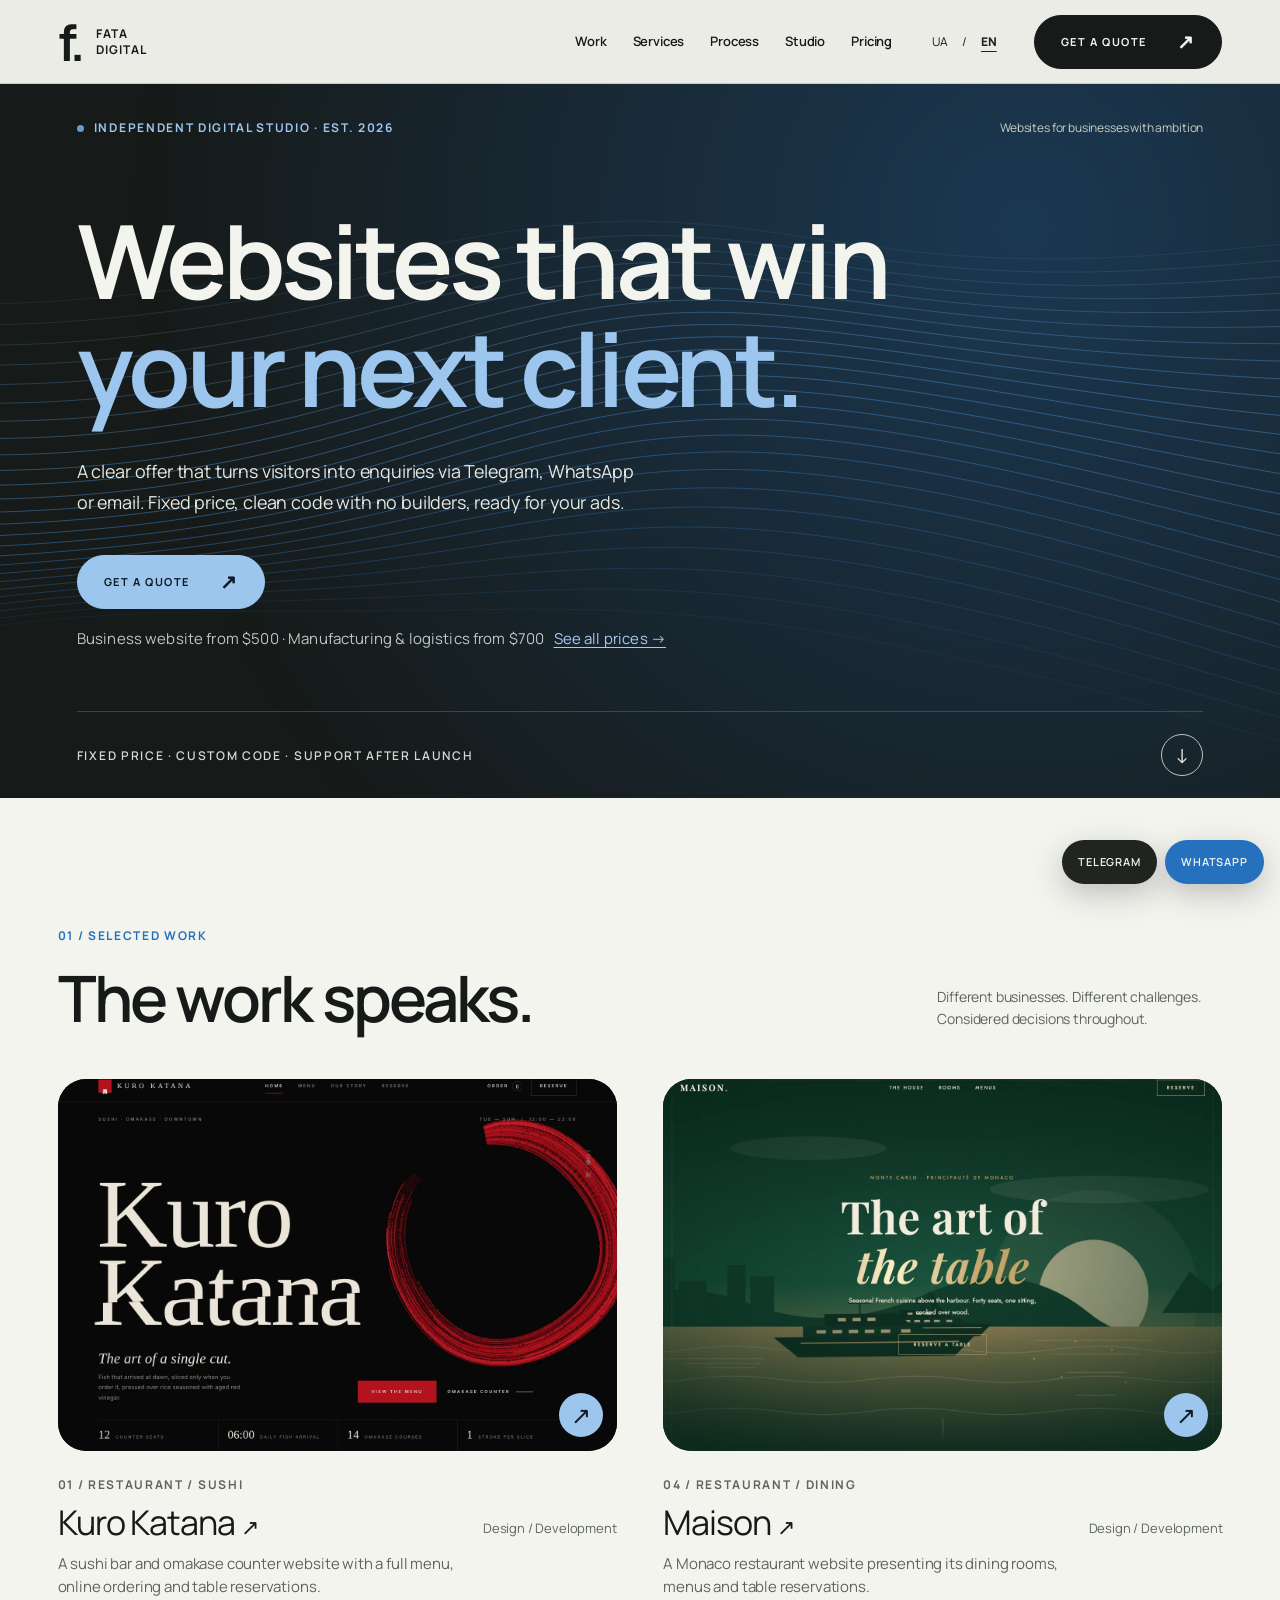
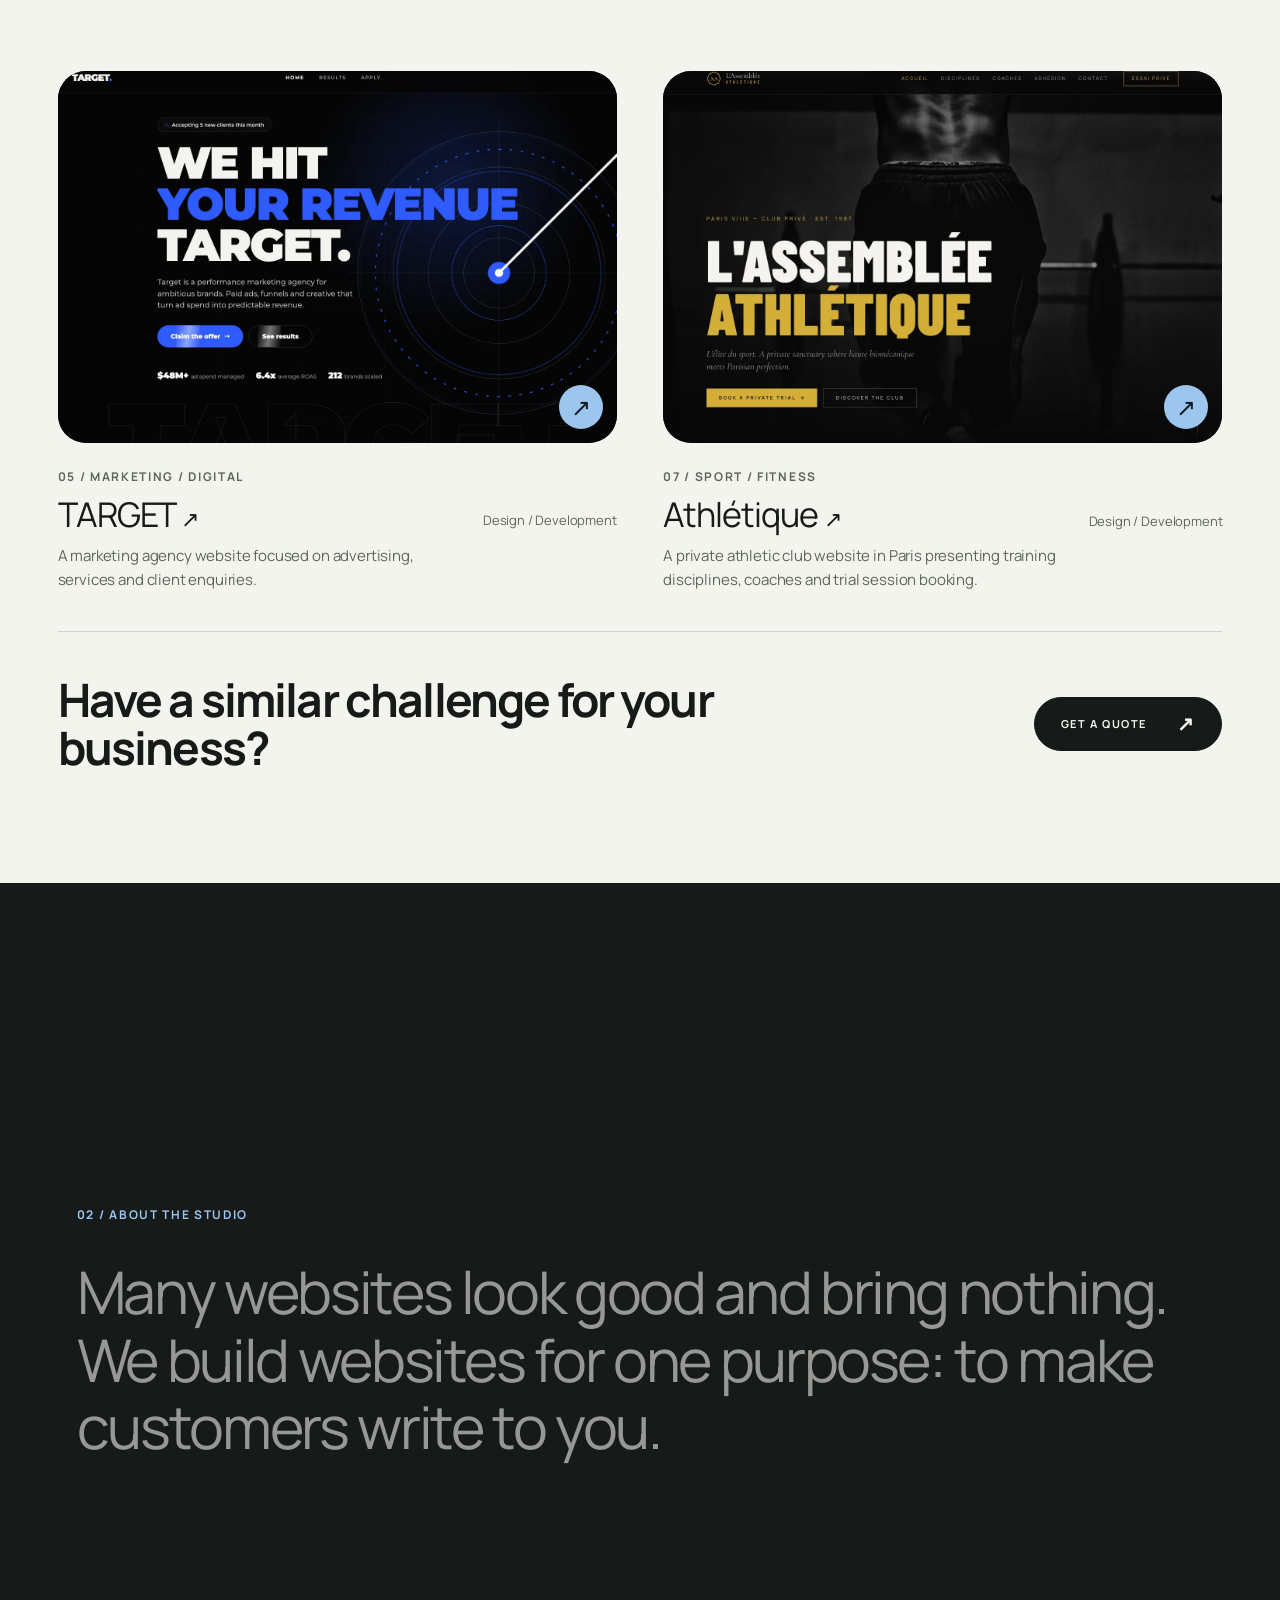
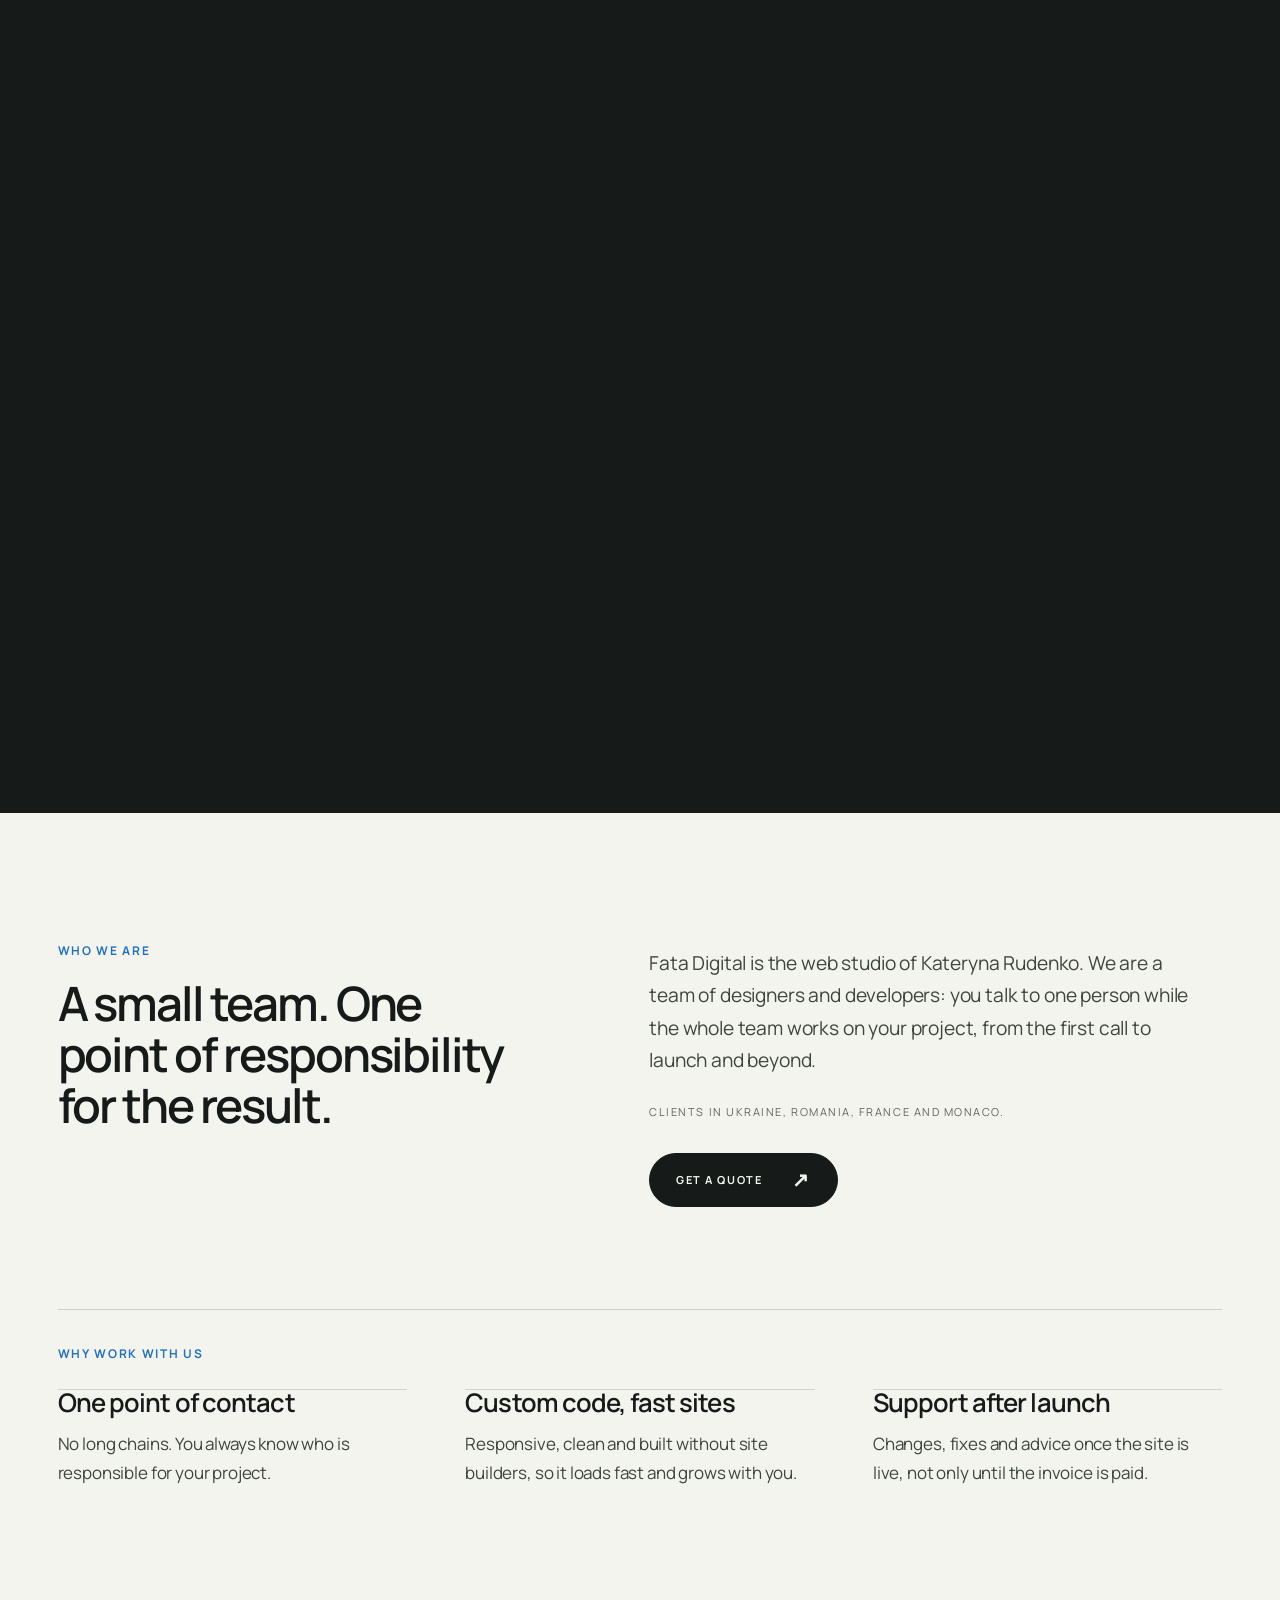
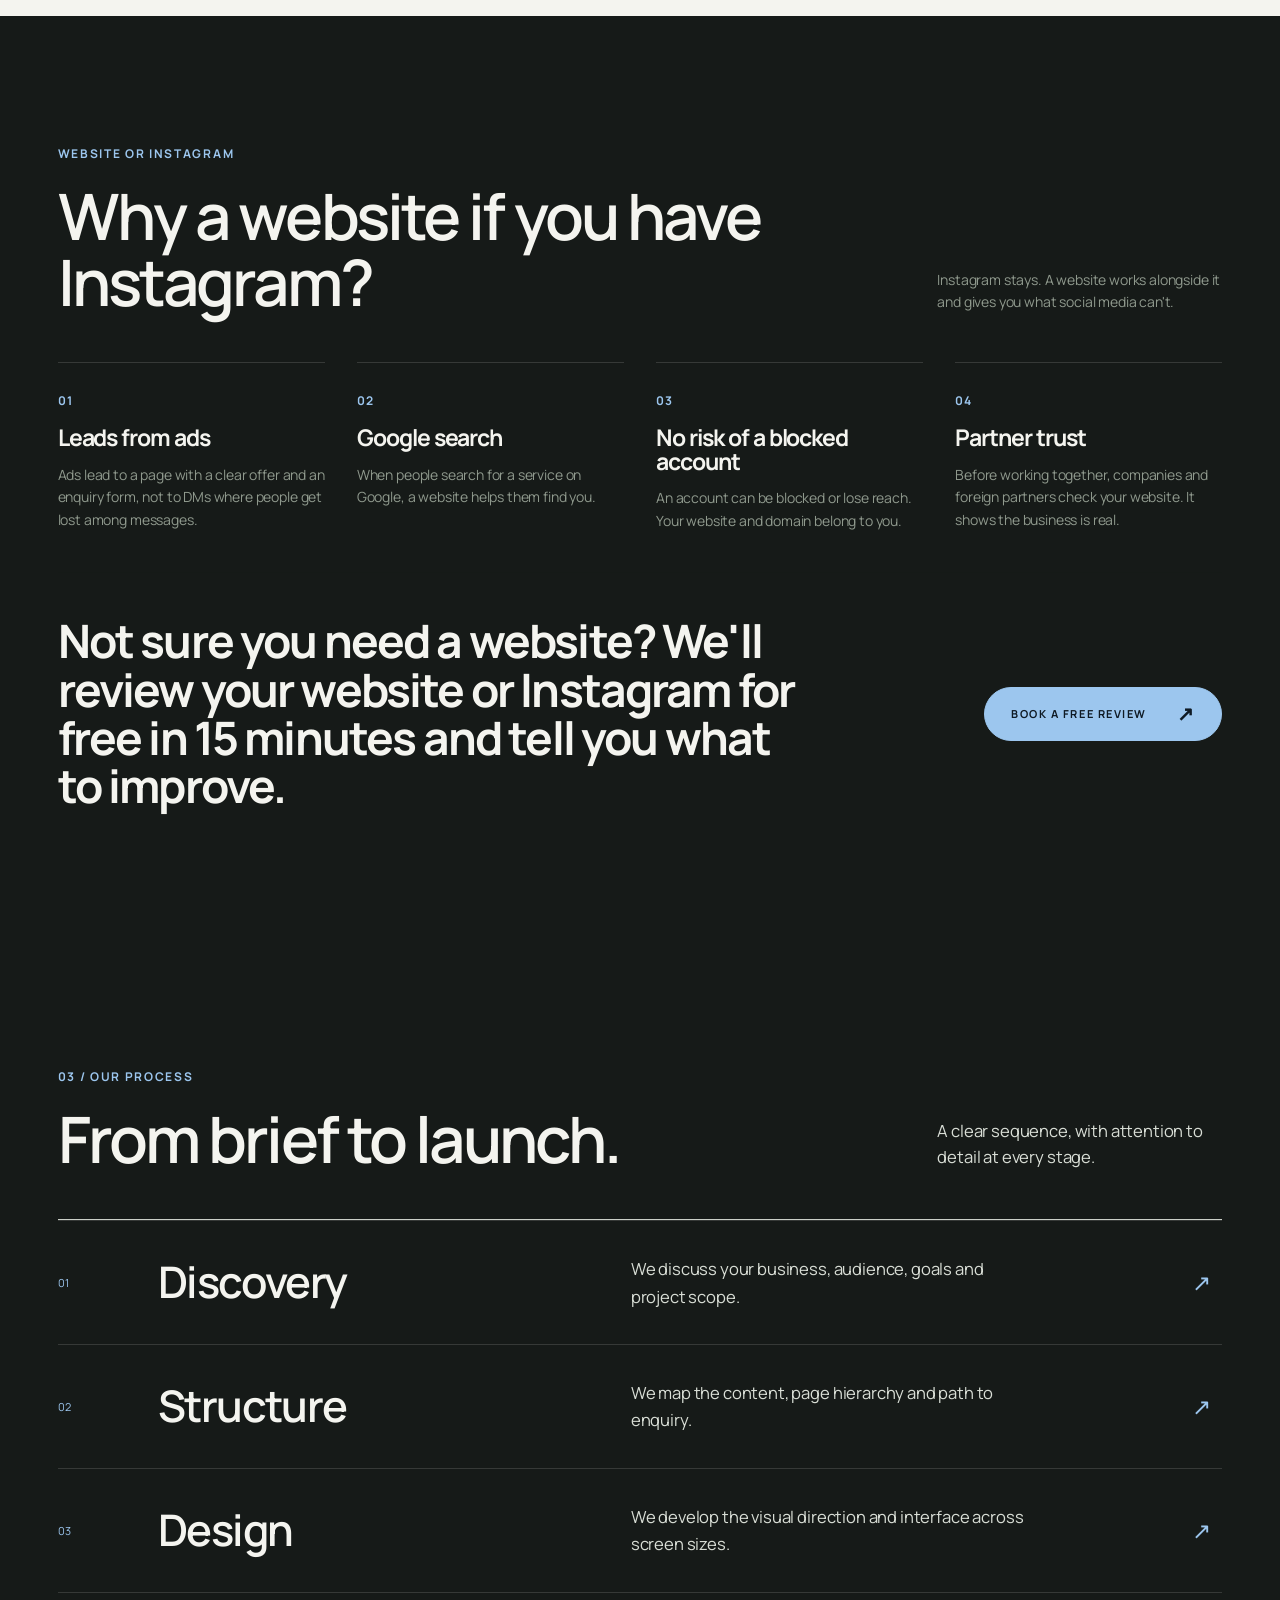
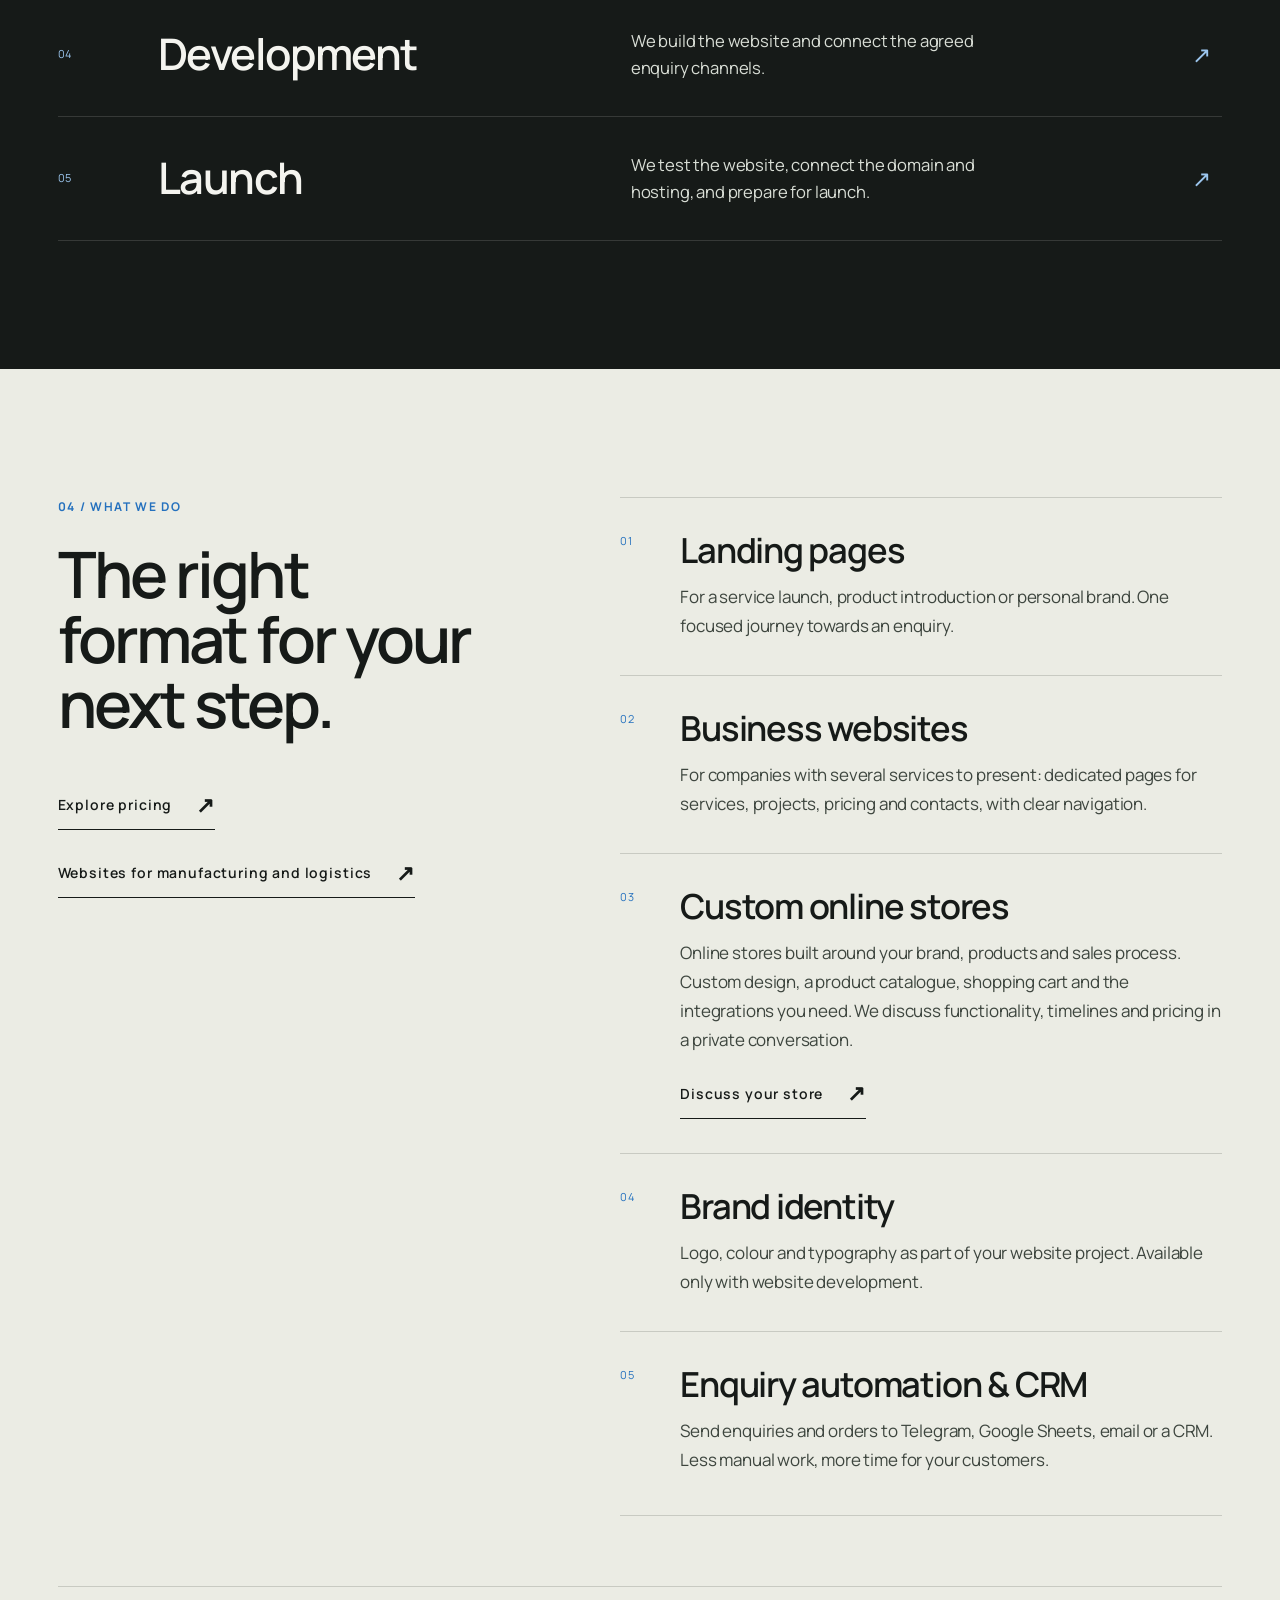
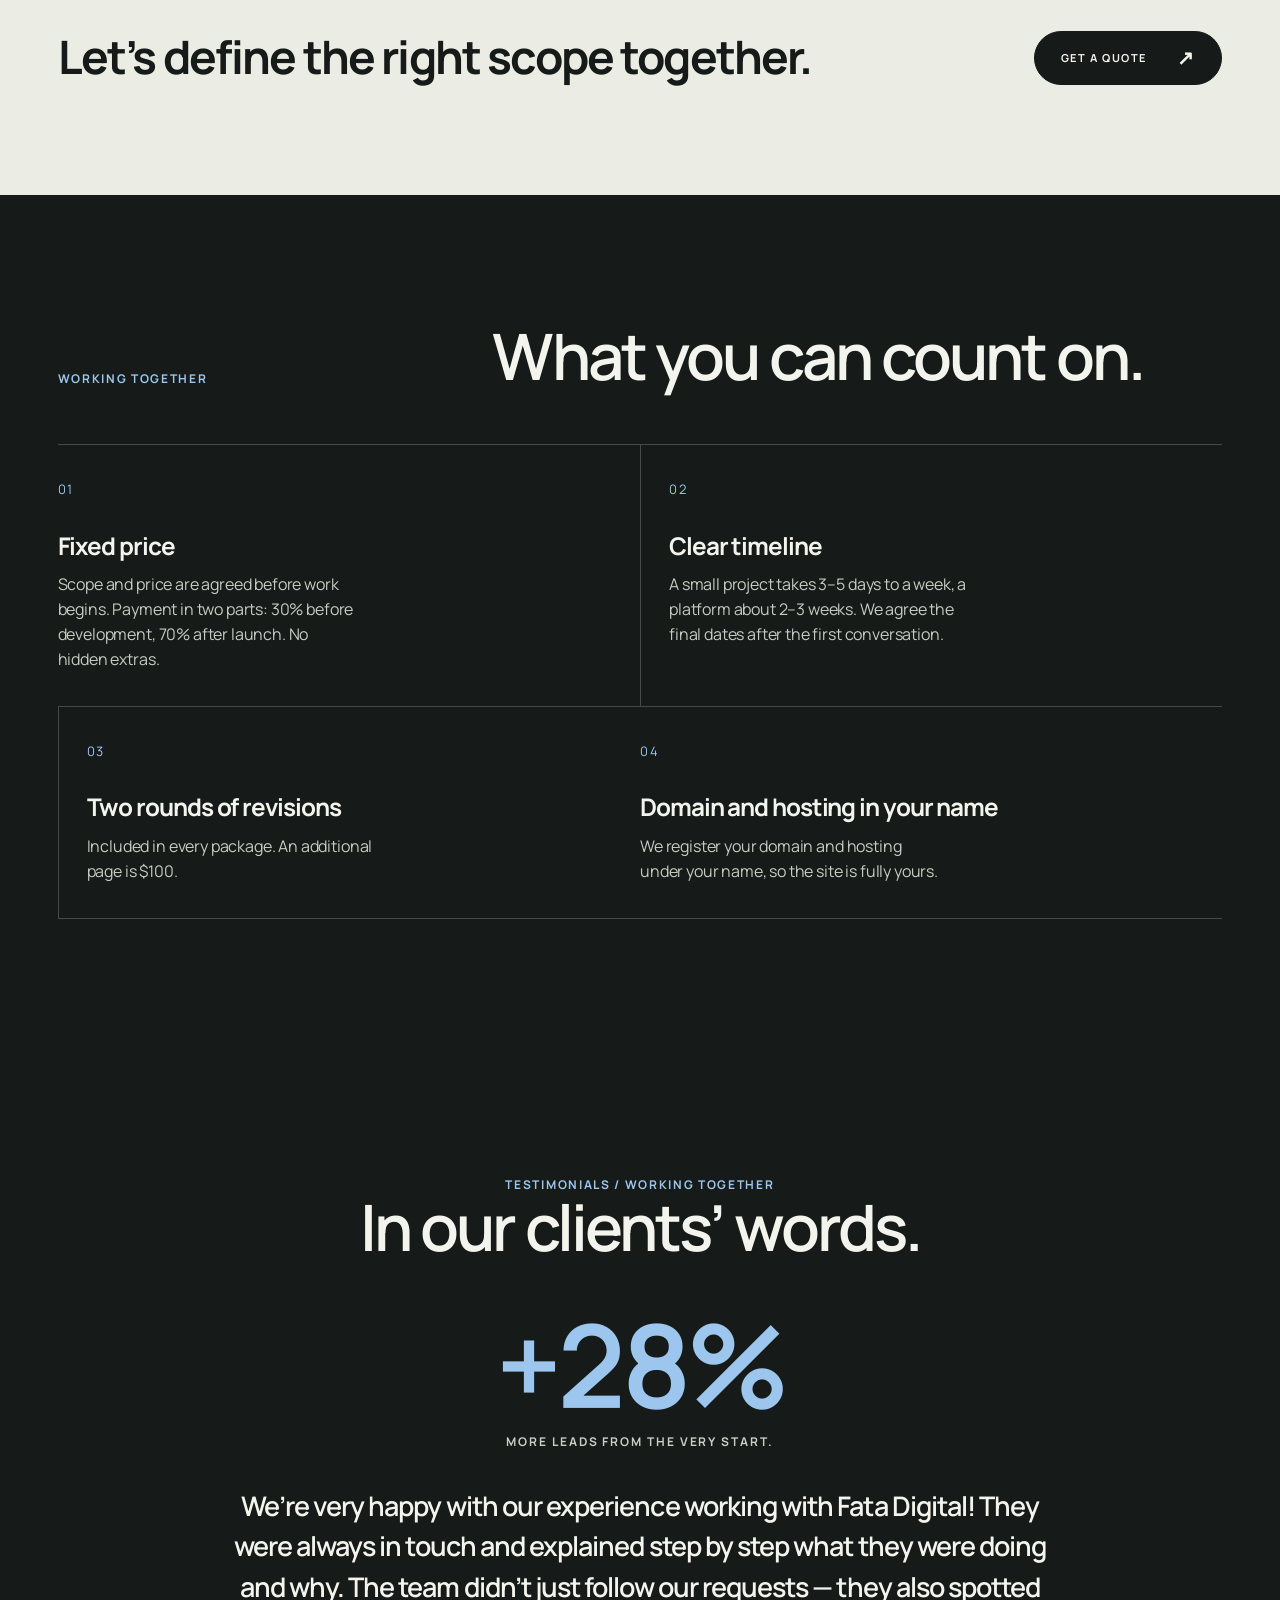
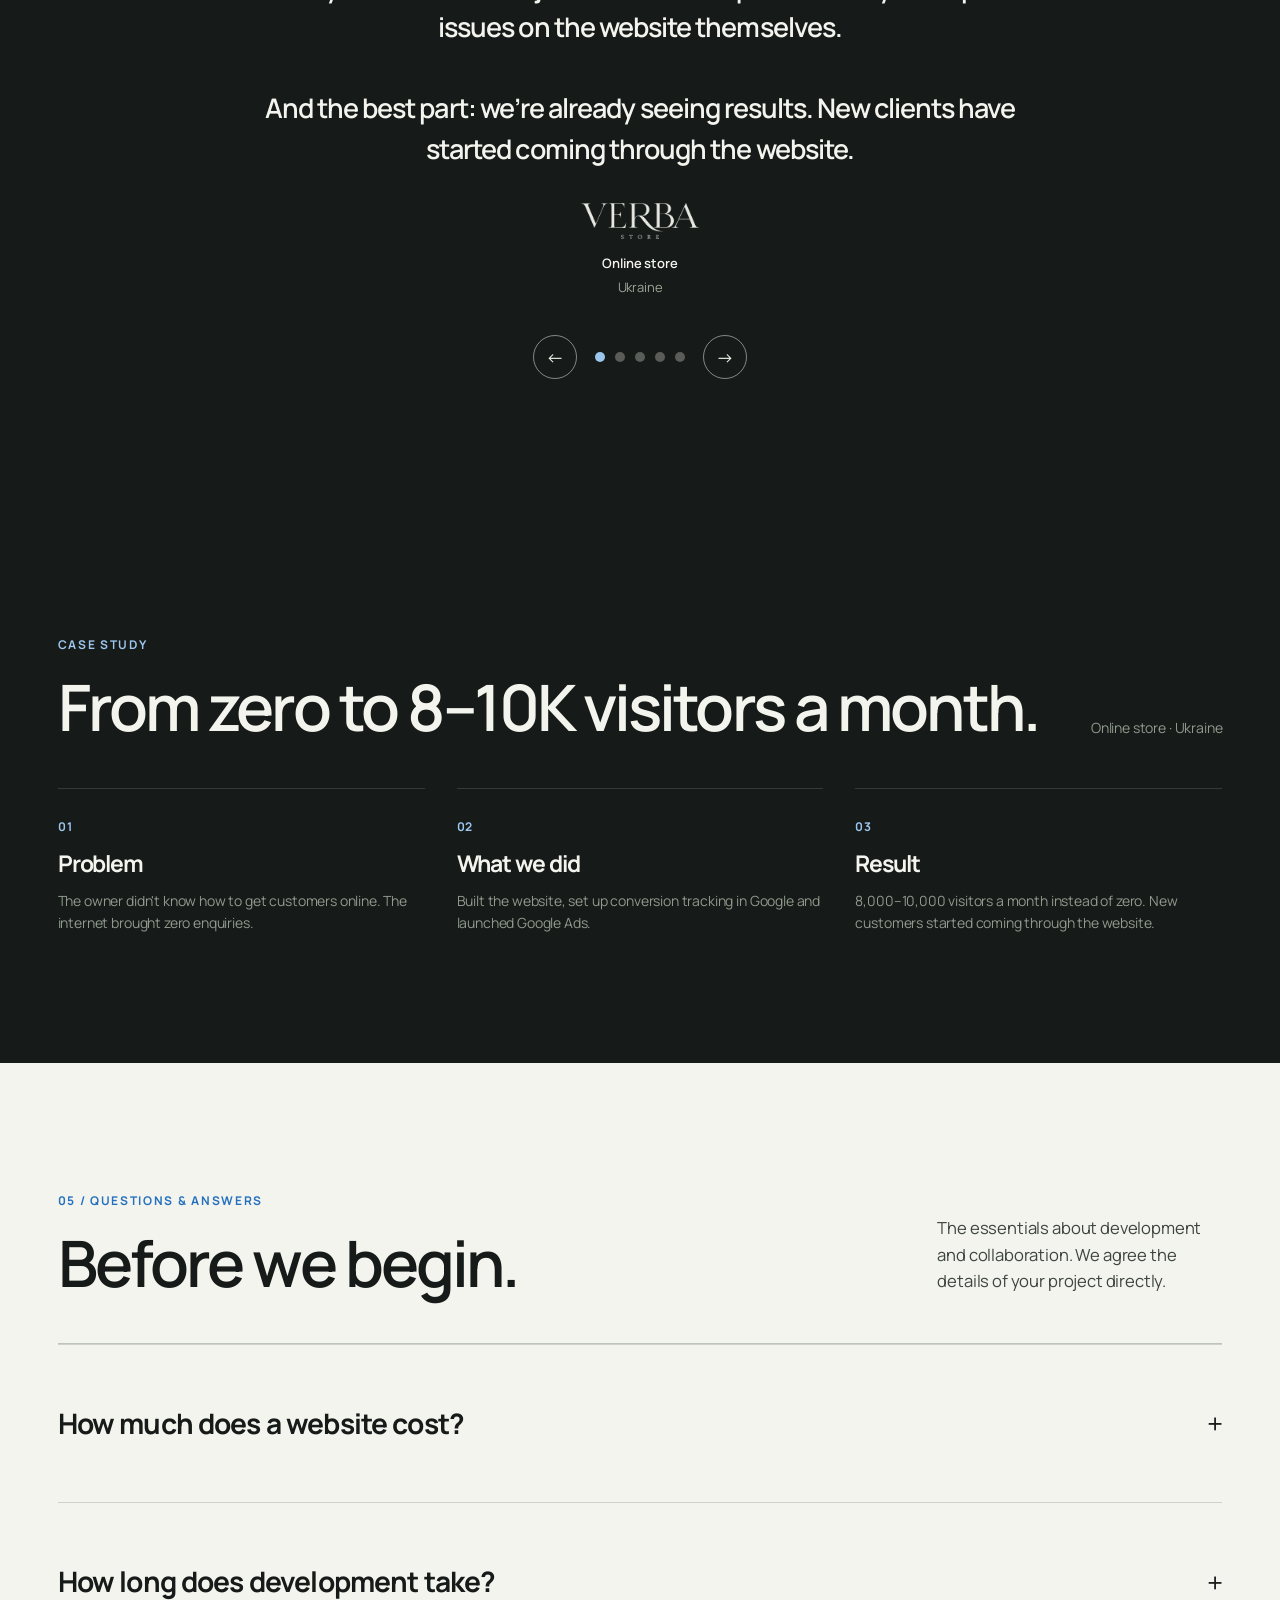
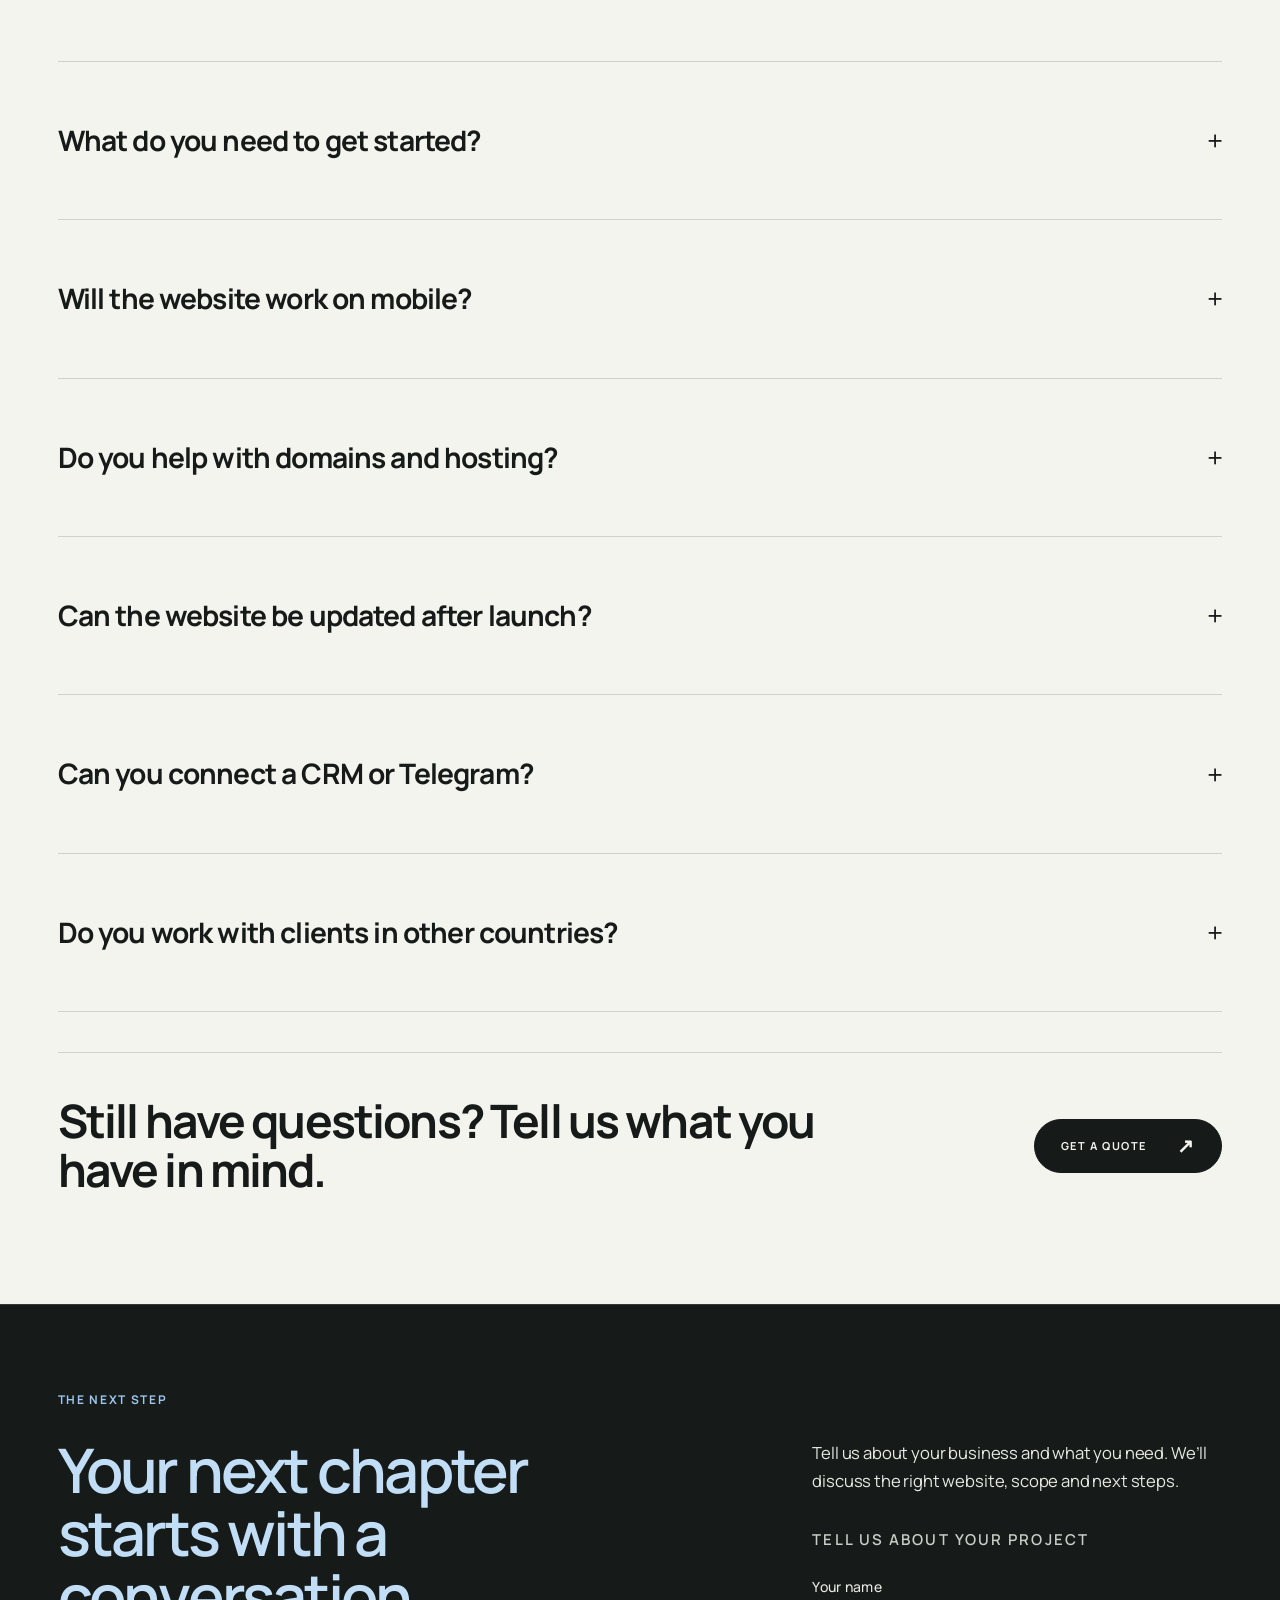
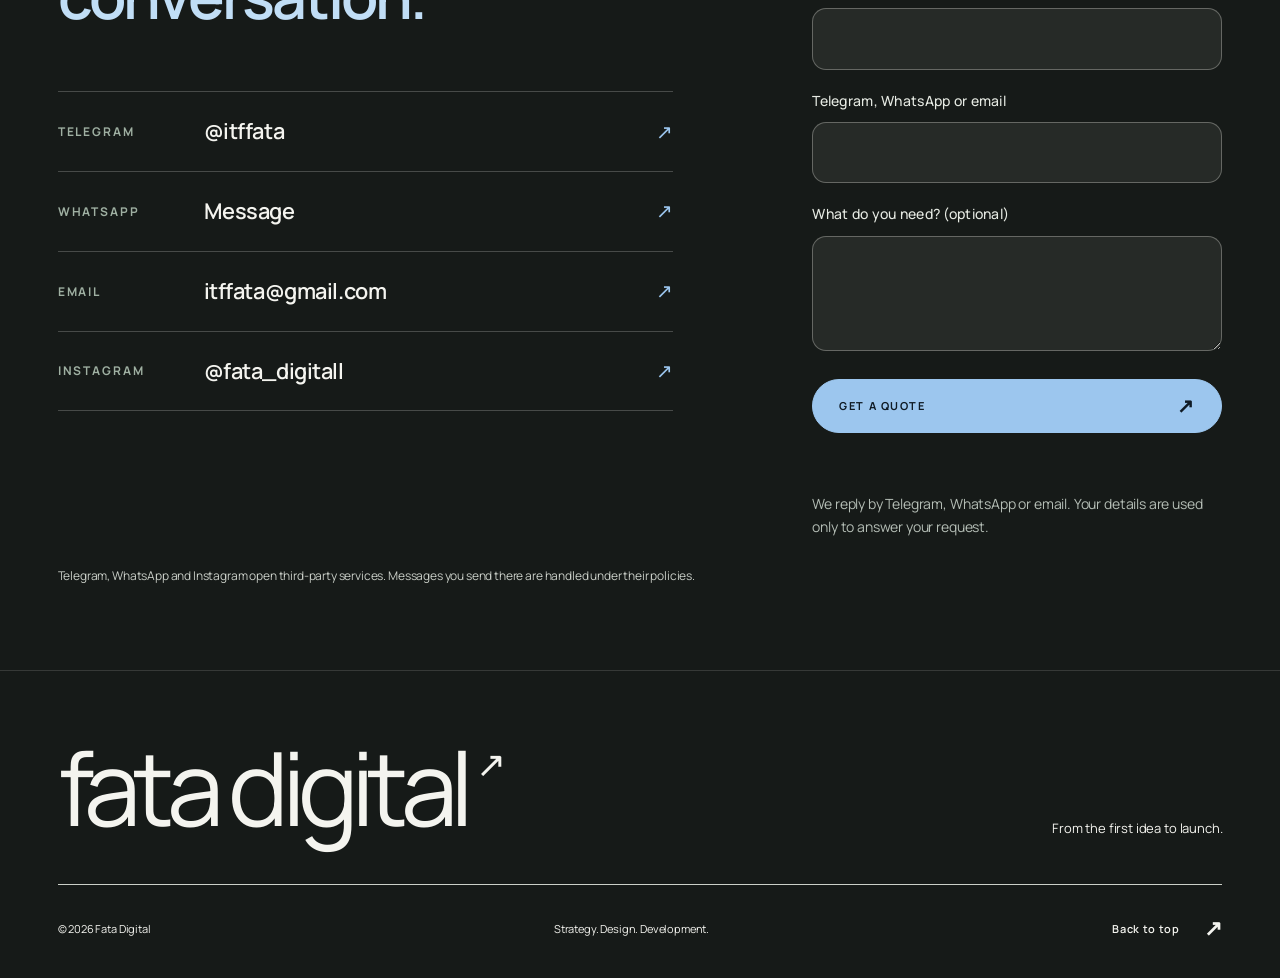
==== commit abc0fba0: "B2B prices $700/$1200, hero without $150, online store case study, Romanian B2B page Co-Authored-By:" ====
--- a/en/index.html
+++ b/en/index.html
@@ -10,9 +10,9 @@
 
   gtag('config', 'AW-18498293585');
 </script>
-<meta charset="utf-8"><meta name="viewport" content="width=device-width, initial-scale=1"><meta name="theme-color" content="#f4f4ef"><title>Fata Digital — Web Design &amp; Development Studio</title><meta name="description" content="Websites that make your business clear, compelling and easy to choose. Strategy, design, development and launch by Fata Digital."><link rel="canonical" href="https://fatadigital.online/"><meta property="og:type" content="website"><meta property="og:title" content="Fata Digital — Web Design &amp; Development Studio"><meta property="og:description" content="Websites that make your business clear, compelling and easy to choose. Strategy, design, development and launch by Fata Digital."><meta property="og:url" content="https://fatadigital.online/"><meta property="og:image" content="https://fatadigital.online/assets/social.jpg"><meta property="og:locale" content="en_US"><meta name="twitter:card" content="summary_large_image"><link rel="icon" href="../assets/favicon.svg" type="image/svg+xml"><link rel="stylesheet" href="../styles.css?v=20261109a"><script src="../translations.js?v=20261109a" defer></script><script src="../script.js?v=20261109a" defer></script><link rel="alternate" hreflang="uk" href="https://fatadigital.online/uk/"><link rel="alternate" hreflang="en" href="https://fatadigital.online/"><link rel="alternate" hreflang="x-default" href="https://fatadigital.online/"><script type="application/ld+json">{"@context": "https://schema.org", "@type": "ProfessionalService", "name": "Fata Digital", "url": "https://fatadigital.online/", "description": "Web design and development studio: landing pages and business websites in custom code, fixed price, support after launch.", "founder": {"@type": "Person", "name": "Kateryna Rudenko"}, "areaServed": ["Ukraine", "Romania", "France", "Monaco", "Europe"], "priceRange": "$150–$800", "knowsLanguage": ["uk", "en"], "sameAs": ["https://t.me/itffata"], "makesOffer": [{"@type": "Offer", "name": "Landing page", "priceSpecification": {"@type": "PriceSpecification", "price": 150, "priceCurrency": "USD", "valueAddedTaxIncluded": false, "minPrice": 150}}, {"@type": "Offer", "name": "Business website, up to 5 pages", "priceSpecification": {"@type": "PriceSpecification", "price": 500, "priceCurrency": "USD", "valueAddedTaxIncluded": false, "minPrice": 500}}, {"@type": "Offer", "name": "Pro website, up to 8 pages", "priceSpecification": {"@type": "PriceSpecification", "price": 800, "priceCurrency": "USD", "valueAddedTaxIncluded": false, "minPrice": 800}}]}</script></head><body data-page="home"><a data-i18n="skip" class="skip" href="#main">Skip to content</a><header class="header"><a class="brand" href="index.html" aria-label="Fata Digital"><span class="brand-symbol" aria-hidden="true">f.</span><span>FATA<br>DIGITAL</span></a><nav id="navigation" data-label="nav" aria-label="Main navigation"><a data-i18n="work" href="#works">Work</a><a data-i18n="services" href="#services">Services</a><a data-i18n="process" href="#process">Process</a><a data-i18n="studio" href="#studio">Studio</a><a data-i18n="prices" href="prices.html">Pricing</a><a class="menu-contact" href="#contact" data-i18n="start">Start a project</a></nav><div class="header-tools"><div class="languages" role="group" aria-label="Language" data-label="language"><a href="../uk/index.html" data-lang="uk" lang="uk">UA</a><span aria-hidden="true">/</span><a href="../index.html" data-lang="en" lang="en" aria-current="page">EN</a></div><a class="button header-cta" href="#contact"><span data-i18n="start" >Start a project</span><span aria-hidden="true">↗</span></a><button class="menu-toggle" type="button" aria-controls="navigation" aria-expanded="false" aria-label="Open menu"><span></span><span></span></button></div></header><main id="main"><section class="hero" id="home"><canvas class="hero-flow" aria-hidden="true"></canvas><div class="hero-top"><p data-i18n="heroeyebrow" class="eyebrow">Independent digital studio · Est. 2026</p><p data-i18n="herotag" class="hero-tag">Websites for businesses with ambition</p></div><div class="hero-grid"><div class="hero-copy"><h1><span data-i18n="hero1" >Websites that bring</span><br><span data-i18n="hero2" class="blue-text">you customers.</span></h1><p data-i18n="herocopy" class="hero-lead">A clear offer that turns visitors into enquiries via Telegram, WhatsApp or email. Fixed price, clean code with no builders, ready for your ads.</p><div class="hero-actions"><a class="button button-dark" href="#contact"><span data-i18n="start" >Get a quote</span><span aria-hidden="true">↗</span></a></div><p class="hero-price"><span data-i18n="heropricing">Landing from $150 · Business website from $500</span> <a href="prices.html" data-i18n="heropricelink">See all prices →</a></p></div><a class="hero-art" href="#works" data-label="viewwork" aria-label="View our work"><span class="art-top">F / D <span aria-hidden="true">↗</span></span><div class="art-screen art-screen-back"><img src="../assets/projects/target.webp" width="1440" height="1000" data-alt="target" alt="Website preview: TARGET"></div><div class="art-screen art-screen-front"><img src="../assets/projects/athletique.webp" width="1440" height="1000" data-alt="athletique" fetchpriority="high" alt="Website preview: Athlétique"></div><span class="art-bottom"><span data-i18n="art" >Idea. Structure. Execution.</span><span>01 — 07</span></span></a></div><div class="hero-bottom"><p data-i18n="herobottom" >Fixed price · Custom code · Support after launch</p><a href="#works" class="scroll-link" data-label="viewwork" aria-label="View our work">↓</a></div></section><section class="work section" id="works"><div class="section-heading"><div><p data-i18n="selected" class="eyebrow">01 / Selected work</p><h2 data-i18n="worktitle" >The work speaks.</h2></div><p data-i18n="workintro" >Different businesses. Different challenges. Considered decisions throughout.</p></div><div class="project-grid"><article class="project project-kuro"><a class="project-image" data-project="kuro" href="https://work.fatadigital.online/kuro-katana/" target="_blank" rel="noopener noreferrer" aria-label="View Kuro Katana — opens in a new tab"><div class="project-browser" aria-hidden="true"><i></i><i></i><i></i><span>Kuro Katana</span></div><img src="../assets/projects/kuro-katana.webp" width="1440" height="1000" loading="lazy" data-alt="kuro" alt="Website preview: Kuro Katana"><span class="project-open" aria-hidden="true">↗</span></a><div class="project-meta"><div><p class="eyebrow">01 / <span data-i18n="cat_kuro" >Restaurant / Sushi</span></p><h3><a href="https://work.fatadigital.online/kuro-katana/" target="_blank" rel="noopener noreferrer">Kuro Katana <span aria-hidden="true">↗</span></a></h3></div><p data-i18n="web" class="project-service">Design / Development</p></div><p data-i18n="desc_kuro" class="project-description">A sushi bar and omakase counter website with a full menu, online ordering and table reservations.</p></article><article class="project project-mare"><a class="project-image" data-project="mare" href="https://work.fatadigital.online/mare/" target="_blank" rel="noopener noreferrer" aria-label="View MARE — opens in a new tab"><div class="project-browser" aria-hidden="true"><i></i><i></i><i></i><span>MARE</span></div><img src="../assets/projects/mare.webp" width="1440" height="1000" loading="lazy" data-alt="mare" alt="Website preview: MARE"><span class="project-open" aria-hidden="true">↗</span></a><div class="project-meta"><div><p class="eyebrow">02 / <span data-i18n="cat_mare" >Logistics / Sea Freight</span></p><h3><a href="https://work.fatadigital.online/mare/" target="_blank" rel="noopener noreferrer">MARE <span aria-hidden="true">↗</span></a></h3></div><p data-i18n="web" class="project-service">Design / Development</p></div><p data-i18n="desc_mare" class="project-description">A sea freight company website presenting its services, fleet and shipping routes.</p></article><article class="project project-safeway"><a class="project-image" data-project="safeway" href="https://safewayua.com" target="_blank" rel="noopener noreferrer" aria-label="View SafeWay UA — opens in a new tab"><div class="project-browser" aria-hidden="true"><i></i><i></i><i></i><span>SafeWay UA</span></div><img src="../assets/projects/safeway.webp" width="1440" height="1000" loading="lazy" data-alt="safeway" alt="Website preview: SafeWay UA"><span class="project-open" aria-hidden="true">↗</span></a><div class="project-meta"><div><p class="eyebrow">03 / <span data-i18n="cat_safeway" >Logistics / Services</span></p><h3><a href="https://safewayua.com" target="_blank" rel="noopener noreferrer">SafeWay UA <span aria-hidden="true">↗</span></a></h3></div><p data-i18n="web" class="project-service">Design / Development</p></div><p data-i18n="desc_safeway" class="project-description">A service website for people looking for reliable transport solutions.</p></article><article class="project project-maison"><a class="project-image" data-project="maison" href="https://work.fatadigital.online/maison/" target="_blank" rel="noopener noreferrer" aria-label="View Maison — opens in a new tab"><div class="project-browser" aria-hidden="true"><i></i><i></i><i></i><span>Maison</span></div><img src="../assets/projects/maison.webp" width="1440" height="1000" loading="lazy" data-alt="maison" alt="Website preview: Maison"><span class="project-open" aria-hidden="true">↗</span></a><div class="project-meta"><div><p class="eyebrow">04 / <span data-i18n="cat_maison" >Restaurant / Dining</span></p><h3><a href="https://work.fatadigital.online/maison/" target="_blank" rel="noopener noreferrer">Maison <span aria-hidden="true">↗</span></a></h3></div><p data-i18n="web" class="project-service">Design / Development</p></div><p data-i18n="desc_maison" class="project-description">A Monaco restaurant website presenting its dining rooms, menus and table reservations.</p></article><article class="project project-target"><a class="project-image" data-project="target" href="https://work.fatadigital.online/target/" target="_blank" rel="noopener noreferrer" aria-label="View TARGET — opens in a new tab"><div class="project-browser" aria-hidden="true"><i></i><i></i><i></i><span>TARGET</span></div><img src="../assets/projects/target.webp" width="1440" height="1000" loading="lazy" data-alt="target" alt="Website preview: TARGET"><span class="project-open" aria-hidden="true">↗</span></a><div class="project-meta"><div><p class="eyebrow">05 / <span data-i18n="cat_target" >Marketing / Digital</span></p><h3><a href="https://work.fatadigital.online/target/" target="_blank" rel="noopener noreferrer">TARGET <span aria-hidden="true">↗</span></a></h3></div><p data-i18n="web" class="project-service">Design / Development</p></div><p data-i18n="desc_target" class="project-description">A marketing agency website focused on advertising, services and client enquiries.</p></article><article class="project project-metalpro"><a class="project-image" data-project="metalpro" href="https://metalpro.in.ua/" target="_blank" rel="noopener noreferrer" aria-label="View MetalPro — opens in a new tab"><div class="project-browser" aria-hidden="true"><i></i><i></i><i></i><span>MetalPro</span></div><img src="../assets/projects/metalpro.webp" width="1440" height="1000" loading="lazy" data-alt="metalpro" alt="Website preview: MetalPro"><span class="project-open" aria-hidden="true">↗</span></a><div class="project-meta"><div><p class="eyebrow">06 / <span data-i18n="cat_metalpro" >Manufacturing / Metalwork</span></p><h3><a href="https://metalpro.in.ua/" target="_blank" rel="noopener noreferrer">MetalPro <span aria-hidden="true">↗</span></a></h3></div><p data-i18n="web" class="project-service">Design / Development</p></div><p data-i18n="desc_metalpro" class="project-description">A gates, fences and canopies manufacturer’s website with services, completed projects and an enquiry form.</p></article><article class="project project-athletique"><a class="project-image" data-project="athletique" href="https://work.fatadigital.online/Athl-tique/" target="_blank" rel="noopener noreferrer" aria-label="View Athlétique — opens in a new tab"><div class="project-browser" aria-hidden="true"><i></i><i></i><i></i><span>Athlétique</span></div><img src="../assets/projects/athletique.webp" width="1440" height="1000" loading="lazy" data-alt="athletique" alt="Website preview: Athlétique"><span class="project-open" aria-hidden="true">↗</span></a><div class="project-meta"><div><p class="eyebrow">07 / <span data-i18n="cat_athletique" >Sport / Fitness</span></p><h3><a href="https://work.fatadigital.online/Athl-tique/" target="_blank" rel="noopener noreferrer">Athlétique <span aria-hidden="true">↗</span></a></h3></div><p data-i18n="web" class="project-service">Design / Development</p></div><p data-i18n="desc_athletique" class="project-description">A private athletic club website in Paris presenting training disciplines, coaches and trial session booking.</p></article></div><div class="section-cta"><p data-i18n="ctawork">Have a similar challenge for your business?</p><a class="button button-dark" href="#contact"><span data-i18n="start">Get a quote</span><span aria-hidden="true">↗</span></a></div></section><section class="studio section karaoke-sec" id="studio"><div class="karaoke-pin"><p data-i18n="studiolabel" class="eyebrow">02 / About the studio</p><p class="karaoke" id="karaoke" aria-label="">Many websites look good and bring nothing. We build websites for one purpose: to make customers write to you.</p></div></section><section class="founder section" id="founder"><div class="founder-grid founder-text"><div class="founder-copy"><div class="f-left"><p data-i18n="founderlabel" class="eyebrow">Who we are</p><h2 data-i18n="foundertitle">A small team. One point of responsibility for the result.</h2></div><div class="f-right"><p data-i18n="foundercopy" class="large-copy">Fata Digital is the web studio of Kateryna Rudenko. We are a team of designers and developers: you talk to one person while the whole team works on your project, from the first call to launch and beyond.</p><p data-i18n="founderclients" class="founder-clients">Clients in Ukraine, Romania, France and Monaco.</p><div class="founder-actions"><a class="button button-dark" href="https://t.me/itffata"><span data-i18n="start">Get a quote</span><span aria-hidden="true">↗</span></a></div></div></div></div><div class="why"><p data-i18n="whylabel" class="eyebrow">Why work with us</p><div class="why-grid"><article><h3 data-i18n="why0">One point of contact</h3><p data-i18n="whyc0">No long chains. You always know who is responsible for your project.</p></article><article><h3 data-i18n="why1">Custom code, fast sites</h3><p data-i18n="whyc1">Responsive, clean and built without site builders, so it loads fast and grows with you.</p></article><article><h3 data-i18n="why2">Support after launch</h3><p data-i18n="whyc2">Changes, fixes and advice once the site is live, not only until the invoice is paid.</p></article></div></div></section><section class="section ig-why" id="instagram"><div class="section-heading"><div><p data-i18n="iglabel" class="eyebrow">Website or Instagram</p><h2 data-i18n="igtitle">Why a website if you have Instagram?</h2></div><p data-i18n="igintro">Instagram stays. A website works alongside it and gives you what social media can't.</p></div><div class="ig-grid"><article><span class="index">01</span><h3 data-i18n="ig0">Leads from ads</h3><p data-i18n="igc0">Ads lead to a page with a clear offer and an enquiry form, not to DMs where people get lost among messages.</p></article><article><span class="index">02</span><h3 data-i18n="ig1">Google search</h3><p data-i18n="igc1">When people search for a service on Google, a website helps them find you.</p></article><article><span class="index">03</span><h3 data-i18n="ig2">No risk of a blocked account</h3><p data-i18n="igc2">An account can be blocked or lose reach. Your website and domain belong to you.</p></article><article><span class="index">04</span><h3 data-i18n="ig3">Partner trust</h3><p data-i18n="igc3">Before working together, companies and foreign partners check your website. It shows the business is real.</p></article></div><div class="section-cta audit-cta"><p data-i18n="audit">Not sure you need a website? We'll review your website or Instagram for free in 15 minutes and tell you what to improve.</p><a class="button button-dark" href="https://t.me/itffata" target="_blank" rel="noopener noreferrer"><span data-i18n="auditcta">Book a free review</span><span aria-hidden="true">↗</span></a></div></section><section class="section process" id="process"><div class="section-heading"><div><p data-i18n="processlabel" class="eyebrow">03 / Our process</p><h2 data-i18n="processtitle" >From brief to launch.</h2></div><p data-i18n="processintro" >A clear sequence, with attention to detail at every stage.</p></div><div class="process-list"><article><span class="index">01</span><h3 data-i18n="p0" >Discovery</h3><p data-i18n="pc0" >We discuss your business, audience, goals and project scope.</p><span aria-hidden="true" class="process-plus">↗</span></article><article><span class="index">02</span><h3 data-i18n="p1" >Structure</h3><p data-i18n="pc1" >We map the content, page hierarchy and path to enquiry.</p><span aria-hidden="true" class="process-plus">↗</span></article><article><span class="index">03</span><h3 data-i18n="p2" >Design</h3><p data-i18n="pc2" >We develop the visual direction and interface across screen sizes.</p><span aria-hidden="true" class="process-plus">↗</span></article><article><span class="index">04</span><h3 data-i18n="p3" >Development</h3><p data-i18n="pc3" >We build the website and connect the agreed enquiry channels.</p><span aria-hidden="true" class="process-plus">↗</span></article><article><span class="index">05</span><h3 data-i18n="p4" >Launch</h3><p data-i18n="pc4" >We test the website, connect the domain and hosting, and prepare for launch.</p><span aria-hidden="true" class="process-plus">↗</span></article></div></section><section class="services section" id="services"><div class="services-intro"><div class="si-in"><p data-i18n="serviceslabel" class="eyebrow">04 / What we do</p><h2 data-i18n="servicestitle" >The right format for your next step.</h2><a class="text-link" href="prices.html"><span data-i18n="seeprices" >Explore pricing</span><span aria-hidden="true">↗</span></a><a class="text-link" href="b2b.html"><span data-i18n="b2blink">Websites for manufacturing and logistics</span><span aria-hidden="true">↗</span></a></div></div><div class="services-list"><article><span class="index">01</span><div><h3 data-i18n="s0" >Landing pages</h3><p data-i18n="sc0" >For a service launch, product introduction or personal brand. One focused journey towards an enquiry.</p></div></article><article><span class="index">02</span><div><h3 data-i18n="s1" >Business websites</h3><p data-i18n="sc1" >For companies with several services to present: dedicated pages for services, projects, pricing and contacts, with clear navigation.</p></div></article><article><span class="index">03</span><div><h3 data-i18n="storetitle">Custom online stores</h3><p data-i18n="storecopy">Online stores built around your brand, products and sales process. Custom design, a product catalogue, shopping cart and the integrations you need. We discuss functionality, timelines and pricing in a private conversation.</p><p><a class="text-link" href="https://t.me/itffata" target="_blank" rel="noopener noreferrer"><span data-i18n="storecta">Discuss your store</span><span aria-hidden="true">↗</span></a></p></div></article><article><span class="index">04</span><div><h3 data-i18n="s2" >Brand identity</h3><p data-i18n="sc2" >Logo, colour and typography as part of your website project. Available only with website development.</p></div></article><article><span class="index">05</span><div><h3 data-i18n="s3" >Enquiry automation &amp; CRM</h3><p data-i18n="sc3" >Send enquiries and orders to Telegram, Google Sheets, email or a CRM. Less manual work, more time for your customers.</p></div></article></div><div class="section-cta"><p data-i18n="ctaservices">Let’s define the right scope together.</p><a class="button button-dark" href="#contact"><span data-i18n="start">Get a quote</span><span aria-hidden="true">↗</span></a></div></section><section class="terms section" id="terms"><div class="terms-head"><p data-i18n="termslabel" class="eyebrow">Working together</p><h2 data-i18n="termstitle">What you can count on.</h2></div><div class="terms-grid"><article><span class="index">01</span><h3 data-i18n="terms0">Fixed price</h3><p data-i18n="termsc0">Scope and price are agreed before work begins. Payment in two parts: 30% before development, 70% after launch. No hidden extras.</p></article><article><span class="index">02</span><h3 data-i18n="terms1">Clear timeline</h3><p data-i18n="termsc1">A small project takes 3–5 days to a week, a platform about 2–3 weeks. We agree the final dates after the first conversation.</p></article><article><span class="index">03</span><h3 data-i18n="terms2">Two rounds of revisions</h3><p data-i18n="termsc2">Included in every package. An additional page is $100.</p></article><article><span class="index">04</span><h3 data-i18n="terms5">Domain and hosting in your name</h3><p data-i18n="termsc5">We register your domain and hosting under your name, so the site is fully yours.</p></article></div></section><section class="section reviews" id="reviews" aria-labelledby="reviews-title"><div class="rv-head"><p data-i18n="reviewslabel" class="eyebrow">Testimonials / Working together</p><h2 data-i18n="reviewstitle" id="reviews-title">In our clients’ words.</h2></div><div class="rv" id="rv"><div class="rv-stage"><figure class="rv-slide is-on" data-i="0"><div class="rv-stat"><strong data-count="28" data-pre="+" data-suf="%">+28%</strong><span data-i18n="resc0">More leads from the very start.</span></div><blockquote data-i18n="reviewscopy0">We’re very happy with our experience working with Fata Digital! They were always in touch and explained step by step what they were doing and why. The team didn’t just follow our requests — they also spotted issues on the website themselves.
+<meta charset="utf-8"><meta name="viewport" content="width=device-width, initial-scale=1"><meta name="theme-color" content="#f4f4ef"><title>Fata Digital — Web Design &amp; Development Studio</title><meta name="description" content="Websites that make your business clear, compelling and easy to choose. Strategy, design, development and launch by Fata Digital."><link rel="canonical" href="https://fatadigital.online/"><meta property="og:type" content="website"><meta property="og:title" content="Fata Digital — Web Design &amp; Development Studio"><meta property="og:description" content="Websites that make your business clear, compelling and easy to choose. Strategy, design, development and launch by Fata Digital."><meta property="og:url" content="https://fatadigital.online/"><meta property="og:image" content="https://fatadigital.online/assets/social.jpg"><meta property="og:locale" content="en_US"><meta name="twitter:card" content="summary_large_image"><link rel="icon" href="../assets/favicon.svg" type="image/svg+xml"><link rel="stylesheet" href="../styles.css?v=20261110a"><script src="../translations.js?v=20261110a" defer></script><script src="../script.js?v=20261110a" defer></script><link rel="alternate" hreflang="uk" href="https://fatadigital.online/uk/"><link rel="alternate" hreflang="en" href="https://fatadigital.online/"><link rel="alternate" hreflang="x-default" href="https://fatadigital.online/"><script type="application/ld+json">{"@context": "https://schema.org", "@type": "ProfessionalService", "name": "Fata Digital", "url": "https://fatadigital.online/", "description": "Web design and development studio: landing pages and business websites in custom code, fixed price, support after launch.", "founder": {"@type": "Person", "name": "Kateryna Rudenko"}, "areaServed": ["Ukraine", "Romania", "France", "Monaco", "Europe"], "priceRange": "$150–$800", "knowsLanguage": ["uk", "en"], "sameAs": ["https://t.me/itffata"], "makesOffer": [{"@type": "Offer", "name": "Landing page", "priceSpecification": {"@type": "PriceSpecification", "price": 150, "priceCurrency": "USD", "valueAddedTaxIncluded": false, "minPrice": 150}}, {"@type": "Offer", "name": "Business website, up to 5 pages", "priceSpecification": {"@type": "PriceSpecification", "price": 500, "priceCurrency": "USD", "valueAddedTaxIncluded": false, "minPrice": 500}}, {"@type": "Offer", "name": "Pro website, up to 8 pages", "priceSpecification": {"@type": "PriceSpecification", "price": 800, "priceCurrency": "USD", "valueAddedTaxIncluded": false, "minPrice": 800}}]}</script></head><body data-page="home"><a data-i18n="skip" class="skip" href="#main">Skip to content</a><header class="header"><a class="brand" href="index.html" aria-label="Fata Digital"><span class="brand-symbol" aria-hidden="true">f.</span><span>FATA<br>DIGITAL</span></a><nav id="navigation" data-label="nav" aria-label="Main navigation"><a data-i18n="work" href="#works">Work</a><a data-i18n="services" href="#services">Services</a><a data-i18n="process" href="#process">Process</a><a data-i18n="studio" href="#studio">Studio</a><a data-i18n="prices" href="prices.html">Pricing</a><a class="menu-contact" href="#contact" data-i18n="start">Start a project</a></nav><div class="header-tools"><div class="languages" role="group" aria-label="Language" data-label="language"><a href="../uk/index.html" data-lang="uk" lang="uk">UA</a><span aria-hidden="true">/</span><a href="../index.html" data-lang="en" lang="en" aria-current="page">EN</a></div><a class="button header-cta" href="#contact"><span data-i18n="start" >Start a project</span><span aria-hidden="true">↗</span></a><button class="menu-toggle" type="button" aria-controls="navigation" aria-expanded="false" aria-label="Open menu"><span></span><span></span></button></div></header><main id="main"><section class="hero" id="home"><canvas class="hero-flow" aria-hidden="true"></canvas><div class="hero-top"><p data-i18n="heroeyebrow" class="eyebrow">Independent digital studio · Est. 2026</p><p data-i18n="herotag" class="hero-tag">Websites for businesses with ambition</p></div><div class="hero-grid"><div class="hero-copy"><h1><span data-i18n="hero1" >Websites that bring</span><br><span data-i18n="hero2" class="blue-text">you customers.</span></h1><p data-i18n="herocopy" class="hero-lead">A clear offer that turns visitors into enquiries via Telegram, WhatsApp or email. Fixed price, clean code with no builders, ready for your ads.</p><div class="hero-actions"><a class="button button-dark" href="#contact"><span data-i18n="start" >Get a quote</span><span aria-hidden="true">↗</span></a></div><p class="hero-price"><span data-i18n="heropricing">Business website from $500 · Manufacturing & logistics from $700</span> <a href="prices.html" data-i18n="heropricelink">See all prices →</a></p></div><a class="hero-art" href="#works" data-label="viewwork" aria-label="View our work"><span class="art-top">F / D <span aria-hidden="true">↗</span></span><div class="art-screen art-screen-back"><img src="../assets/projects/target.webp" width="1440" height="1000" data-alt="target" alt="Website preview: TARGET"></div><div class="art-screen art-screen-front"><img src="../assets/projects/athletique.webp" width="1440" height="1000" data-alt="athletique" fetchpriority="high" alt="Website preview: Athlétique"></div><span class="art-bottom"><span data-i18n="art" >Idea. Structure. Execution.</span><span>01 — 07</span></span></a></div><div class="hero-bottom"><p data-i18n="herobottom" >Fixed price · Custom code · Support after launch</p><a href="#works" class="scroll-link" data-label="viewwork" aria-label="View our work">↓</a></div></section><section class="work section" id="works"><div class="section-heading"><div><p data-i18n="selected" class="eyebrow">01 / Selected work</p><h2 data-i18n="worktitle" >The work speaks.</h2></div><p data-i18n="workintro" >Different businesses. Different challenges. Considered decisions throughout.</p></div><div class="project-grid"><article class="project project-kuro"><a class="project-image" data-project="kuro" href="https://work.fatadigital.online/kuro-katana/" target="_blank" rel="noopener noreferrer" aria-label="View Kuro Katana — opens in a new tab"><div class="project-browser" aria-hidden="true"><i></i><i></i><i></i><span>Kuro Katana</span></div><img src="../assets/projects/kuro-katana.webp" width="1440" height="1000" loading="lazy" data-alt="kuro" alt="Website preview: Kuro Katana"><span class="project-open" aria-hidden="true">↗</span></a><div class="project-meta"><div><p class="eyebrow">01 / <span data-i18n="cat_kuro" >Restaurant / Sushi</span></p><h3><a href="https://work.fatadigital.online/kuro-katana/" target="_blank" rel="noopener noreferrer">Kuro Katana <span aria-hidden="true">↗</span></a></h3></div><p data-i18n="web" class="project-service">Design / Development</p></div><p data-i18n="desc_kuro" class="project-description">A sushi bar and omakase counter website with a full menu, online ordering and table reservations.</p></article><article class="project project-mare"><a class="project-image" data-project="mare" href="https://work.fatadigital.online/mare/" target="_blank" rel="noopener noreferrer" aria-label="View MARE — opens in a new tab"><div class="project-browser" aria-hidden="true"><i></i><i></i><i></i><span>MARE</span></div><img src="../assets/projects/mare.webp" width="1440" height="1000" loading="lazy" data-alt="mare" alt="Website preview: MARE"><span class="project-open" aria-hidden="true">↗</span></a><div class="project-meta"><div><p class="eyebrow">02 / <span data-i18n="cat_mare" >Logistics / Sea Freight</span></p><h3><a href="https://work.fatadigital.online/mare/" target="_blank" rel="noopener noreferrer">MARE <span aria-hidden="true">↗</span></a></h3></div><p data-i18n="web" class="project-service">Design / Development</p></div><p data-i18n="desc_mare" class="project-description">A sea freight company website presenting its services, fleet and shipping routes.</p></article><article class="project project-safeway"><a class="project-image" data-project="safeway" href="https://safewayua.com" target="_blank" rel="noopener noreferrer" aria-label="View SafeWay UA — opens in a new tab"><div class="project-browser" aria-hidden="true"><i></i><i></i><i></i><span>SafeWay UA</span></div><img src="../assets/projects/safeway.webp" width="1440" height="1000" loading="lazy" data-alt="safeway" alt="Website preview: SafeWay UA"><span class="project-open" aria-hidden="true">↗</span></a><div class="project-meta"><div><p class="eyebrow">03 / <span data-i18n="cat_safeway" >Logistics / Services</span></p><h3><a href="https://safewayua.com" target="_blank" rel="noopener noreferrer">SafeWay UA <span aria-hidden="true">↗</span></a></h3></div><p data-i18n="web" class="project-service">Design / Development</p></div><p data-i18n="desc_safeway" class="project-description">A service website for people looking for reliable transport solutions.</p></article><article class="project project-maison"><a class="project-image" data-project="maison" href="https://work.fatadigital.online/maison/" target="_blank" rel="noopener noreferrer" aria-label="View Maison — opens in a new tab"><div class="project-browser" aria-hidden="true"><i></i><i></i><i></i><span>Maison</span></div><img src="../assets/projects/maison.webp" width="1440" height="1000" loading="lazy" data-alt="maison" alt="Website preview: Maison"><span class="project-open" aria-hidden="true">↗</span></a><div class="project-meta"><div><p class="eyebrow">04 / <span data-i18n="cat_maison" >Restaurant / Dining</span></p><h3><a href="https://work.fatadigital.online/maison/" target="_blank" rel="noopener noreferrer">Maison <span aria-hidden="true">↗</span></a></h3></div><p data-i18n="web" class="project-service">Design / Development</p></div><p data-i18n="desc_maison" class="project-description">A Monaco restaurant website presenting its dining rooms, menus and table reservations.</p></article><article class="project project-target"><a class="project-image" data-project="target" href="https://work.fatadigital.online/target/" target="_blank" rel="noopener noreferrer" aria-label="View TARGET — opens in a new tab"><div class="project-browser" aria-hidden="true"><i></i><i></i><i></i><span>TARGET</span></div><img src="../assets/projects/target.webp" width="1440" height="1000" loading="lazy" data-alt="target" alt="Website preview: TARGET"><span class="project-open" aria-hidden="true">↗</span></a><div class="project-meta"><div><p class="eyebrow">05 / <span data-i18n="cat_target" >Marketing / Digital</span></p><h3><a href="https://work.fatadigital.online/target/" target="_blank" rel="noopener noreferrer">TARGET <span aria-hidden="true">↗</span></a></h3></div><p data-i18n="web" class="project-service">Design / Development</p></div><p data-i18n="desc_target" class="project-description">A marketing agency website focused on advertising, services and client enquiries.</p></article><article class="project project-metalpro"><a class="project-image" data-project="metalpro" href="https://metalpro.in.ua/" target="_blank" rel="noopener noreferrer" aria-label="View MetalPro — opens in a new tab"><div class="project-browser" aria-hidden="true"><i></i><i></i><i></i><span>MetalPro</span></div><img src="../assets/projects/metalpro.webp" width="1440" height="1000" loading="lazy" data-alt="metalpro" alt="Website preview: MetalPro"><span class="project-open" aria-hidden="true">↗</span></a><div class="project-meta"><div><p class="eyebrow">06 / <span data-i18n="cat_metalpro" >Manufacturing / Metalwork</span></p><h3><a href="https://metalpro.in.ua/" target="_blank" rel="noopener noreferrer">MetalPro <span aria-hidden="true">↗</span></a></h3></div><p data-i18n="web" class="project-service">Design / Development</p></div><p data-i18n="desc_metalpro" class="project-description">A gates, fences and canopies manufacturer’s website with services, completed projects and an enquiry form.</p></article><article class="project project-athletique"><a class="project-image" data-project="athletique" href="https://work.fatadigital.online/Athl-tique/" target="_blank" rel="noopener noreferrer" aria-label="View Athlétique — opens in a new tab"><div class="project-browser" aria-hidden="true"><i></i><i></i><i></i><span>Athlétique</span></div><img src="../assets/projects/athletique.webp" width="1440" height="1000" loading="lazy" data-alt="athletique" alt="Website preview: Athlétique"><span class="project-open" aria-hidden="true">↗</span></a><div class="project-meta"><div><p class="eyebrow">07 / <span data-i18n="cat_athletique" >Sport / Fitness</span></p><h3><a href="https://work.fatadigital.online/Athl-tique/" target="_blank" rel="noopener noreferrer">Athlétique <span aria-hidden="true">↗</span></a></h3></div><p data-i18n="web" class="project-service">Design / Development</p></div><p data-i18n="desc_athletique" class="project-description">A private athletic club website in Paris presenting training disciplines, coaches and trial session booking.</p></article></div><div class="section-cta"><p data-i18n="ctawork">Have a similar challenge for your business?</p><a class="button button-dark" href="#contact"><span data-i18n="start">Get a quote</span><span aria-hidden="true">↗</span></a></div></section><section class="studio section karaoke-sec" id="studio"><div class="karaoke-pin"><p data-i18n="studiolabel" class="eyebrow">02 / About the studio</p><p class="karaoke" id="karaoke" aria-label="">Many websites look good and bring nothing. We build websites for one purpose: to make customers write to you.</p></div></section><section class="founder section" id="founder"><div class="founder-grid founder-text"><div class="founder-copy"><div class="f-left"><p data-i18n="founderlabel" class="eyebrow">Who we are</p><h2 data-i18n="foundertitle">A small team. One point of responsibility for the result.</h2></div><div class="f-right"><p data-i18n="foundercopy" class="large-copy">Fata Digital is the web studio of Kateryna Rudenko. We are a team of designers and developers: you talk to one person while the whole team works on your project, from the first call to launch and beyond.</p><p data-i18n="founderclients" class="founder-clients">Clients in Ukraine, Romania, France and Monaco.</p><div class="founder-actions"><a class="button button-dark" href="https://t.me/itffata"><span data-i18n="start">Get a quote</span><span aria-hidden="true">↗</span></a></div></div></div></div><div class="why"><p data-i18n="whylabel" class="eyebrow">Why work with us</p><div class="why-grid"><article><h3 data-i18n="why0">One point of contact</h3><p data-i18n="whyc0">No long chains. You always know who is responsible for your project.</p></article><article><h3 data-i18n="why1">Custom code, fast sites</h3><p data-i18n="whyc1">Responsive, clean and built without site builders, so it loads fast and grows with you.</p></article><article><h3 data-i18n="why2">Support after launch</h3><p data-i18n="whyc2">Changes, fixes and advice once the site is live, not only until the invoice is paid.</p></article></div></div></section><section class="section ig-why" id="instagram"><div class="section-heading"><div><p data-i18n="iglabel" class="eyebrow">Website or Instagram</p><h2 data-i18n="igtitle">Why a website if you have Instagram?</h2></div><p data-i18n="igintro">Instagram stays. A website works alongside it and gives you what social media can't.</p></div><div class="ig-grid"><article><span class="index">01</span><h3 data-i18n="ig0">Leads from ads</h3><p data-i18n="igc0">Ads lead to a page with a clear offer and an enquiry form, not to DMs where people get lost among messages.</p></article><article><span class="index">02</span><h3 data-i18n="ig1">Google search</h3><p data-i18n="igc1">When people search for a service on Google, a website helps them find you.</p></article><article><span class="index">03</span><h3 data-i18n="ig2">No risk of a blocked account</h3><p data-i18n="igc2">An account can be blocked or lose reach. Your website and domain belong to you.</p></article><article><span class="index">04</span><h3 data-i18n="ig3">Partner trust</h3><p data-i18n="igc3">Before working together, companies and foreign partners check your website. It shows the business is real.</p></article></div><div class="section-cta audit-cta"><p data-i18n="audit">Not sure you need a website? We'll review your website or Instagram for free in 15 minutes and tell you what to improve.</p><a class="button button-dark" href="https://t.me/itffata" target="_blank" rel="noopener noreferrer"><span data-i18n="auditcta">Book a free review</span><span aria-hidden="true">↗</span></a></div></section><section class="section process" id="process"><div class="section-heading"><div><p data-i18n="processlabel" class="eyebrow">03 / Our process</p><h2 data-i18n="processtitle" >From brief to launch.</h2></div><p data-i18n="processintro" >A clear sequence, with attention to detail at every stage.</p></div><div class="process-list"><article><span class="index">01</span><h3 data-i18n="p0" >Discovery</h3><p data-i18n="pc0" >We discuss your business, audience, goals and project scope.</p><span aria-hidden="true" class="process-plus">↗</span></article><article><span class="index">02</span><h3 data-i18n="p1" >Structure</h3><p data-i18n="pc1" >We map the content, page hierarchy and path to enquiry.</p><span aria-hidden="true" class="process-plus">↗</span></article><article><span class="index">03</span><h3 data-i18n="p2" >Design</h3><p data-i18n="pc2" >We develop the visual direction and interface across screen sizes.</p><span aria-hidden="true" class="process-plus">↗</span></article><article><span class="index">04</span><h3 data-i18n="p3" >Development</h3><p data-i18n="pc3" >We build the website and connect the agreed enquiry channels.</p><span aria-hidden="true" class="process-plus">↗</span></article><article><span class="index">05</span><h3 data-i18n="p4" >Launch</h3><p data-i18n="pc4" >We test the website, connect the domain and hosting, and prepare for launch.</p><span aria-hidden="true" class="process-plus">↗</span></article></div></section><section class="services section" id="services"><div class="services-intro"><div class="si-in"><p data-i18n="serviceslabel" class="eyebrow">04 / What we do</p><h2 data-i18n="servicestitle" >The right format for your next step.</h2><a class="text-link" href="prices.html"><span data-i18n="seeprices" >Explore pricing</span><span aria-hidden="true">↗</span></a><a class="text-link" href="b2b.html"><span data-i18n="b2blink">Websites for manufacturing and logistics</span><span aria-hidden="true">↗</span></a></div></div><div class="services-list"><article><span class="index">01</span><div><h3 data-i18n="s0" >Landing pages</h3><p data-i18n="sc0" >For a service launch, product introduction or personal brand. One focused journey towards an enquiry.</p></div></article><article><span class="index">02</span><div><h3 data-i18n="s1" >Business websites</h3><p data-i18n="sc1" >For companies with several services to present: dedicated pages for services, projects, pricing and contacts, with clear navigation.</p></div></article><article><span class="index">03</span><div><h3 data-i18n="storetitle">Custom online stores</h3><p data-i18n="storecopy">Online stores built around your brand, products and sales process. Custom design, a product catalogue, shopping cart and the integrations you need. We discuss functionality, timelines and pricing in a private conversation.</p><p><a class="text-link" href="https://t.me/itffata" target="_blank" rel="noopener noreferrer"><span data-i18n="storecta">Discuss your store</span><span aria-hidden="true">↗</span></a></p></div></article><article><span class="index">04</span><div><h3 data-i18n="s2" >Brand identity</h3><p data-i18n="sc2" >Logo, colour and typography as part of your website project. Available only with website development.</p></div></article><article><span class="index">05</span><div><h3 data-i18n="s3" >Enquiry automation &amp; CRM</h3><p data-i18n="sc3" >Send enquiries and orders to Telegram, Google Sheets, email or a CRM. Less manual work, more time for your customers.</p></div></article></div><div class="section-cta"><p data-i18n="ctaservices">Let’s define the right scope together.</p><a class="button button-dark" href="#contact"><span data-i18n="start">Get a quote</span><span aria-hidden="true">↗</span></a></div></section><section class="terms section" id="terms"><div class="terms-head"><p data-i18n="termslabel" class="eyebrow">Working together</p><h2 data-i18n="termstitle">What you can count on.</h2></div><div class="terms-grid"><article><span class="index">01</span><h3 data-i18n="terms0">Fixed price</h3><p data-i18n="termsc0">Scope and price are agreed before work begins. Payment in two parts: 30% before development, 70% after launch. No hidden extras.</p></article><article><span class="index">02</span><h3 data-i18n="terms1">Clear timeline</h3><p data-i18n="termsc1">A small project takes 3–5 days to a week, a platform about 2–3 weeks. We agree the final dates after the first conversation.</p></article><article><span class="index">03</span><h3 data-i18n="terms2">Two rounds of revisions</h3><p data-i18n="termsc2">Included in every package. An additional page is $100.</p></article><article><span class="index">04</span><h3 data-i18n="terms5">Domain and hosting in your name</h3><p data-i18n="termsc5">We register your domain and hosting under your name, so the site is fully yours.</p></article></div></section><section class="section reviews" id="reviews" aria-labelledby="reviews-title"><div class="rv-head"><p data-i18n="reviewslabel" class="eyebrow">Testimonials / Working together</p><h2 data-i18n="reviewstitle" id="reviews-title">In our clients’ words.</h2></div><div class="rv" id="rv"><div class="rv-stage"><figure class="rv-slide is-on" data-i="0"><div class="rv-stat"><strong data-count="28" data-pre="+" data-suf="%">+28%</strong><span data-i18n="resc0">More leads from the very start.</span></div><blockquote data-i18n="reviewscopy0">We’re very happy with our experience working with Fata Digital! They were always in touch and explained step by step what they were doing and why. The team didn’t just follow our requests — they also spotted issues on the website themselves.
 
 And the best part: we’re already seeing results. New clients have started coming through the website.</blockquote><figcaption><span class="rv-logo has-logo"><img src="../assets/logos/verba.png" alt="Verba Store" height="40"></span><span class="rv-meta"><b data-i18n="reviewstype0">Online store</b><em data-i18n="reviewsource0">Ukraine</em></span></figcaption></figure><figure class="rv-slide" data-i="1"><blockquote data-i18n="reviewscopy1">Thank you for working with us! It’s very comfortable working with you, and I like that you keep us involved throughout the entire process. We’re very happy with the results.</blockquote><figcaption><span class="rv-logo has-logo"><img src="../assets/logos/maison.png" alt="Maison" height="40"></span><span class="rv-meta"><b data-i18n="reviewstype1">Restaurant</b><em data-i18n="reviewsource1">Monaco</em></span></figcaption></figure><figure class="rv-slide" data-i="2"><blockquote data-i18n="reviewscopy2">Good morning. The website looks amazing! Exactly the style I was looking for. It&#x27;s so easy to communicate with you guys, personally me I appreciate it the most. Really happy with the experience</blockquote><figcaption><span class="rv-logo has-logo"><img src="../assets/logos/maiestria.png" alt="Măiestria" height="72" style="height:72px"></span><span class="rv-meta"><b data-i18n="reviewstype2">Promotional landing page for a factory</b><em data-i18n="reviewsource2">Romania</em></span></figcaption></figure><figure class="rv-slide" data-i="3"><div class="rv-stat"><strong data-count="32" data-pre="+" data-suf="%">+32%</strong><span data-i18n="resc1">Growth in leads after launch.</span></div><blockquote data-i18n="reviewscopy3">I’ve ordered dozens of websites for selling products.
 They work very quickly.
 The sites turn out neat and easy to use!
-I’m very happy with our collaboration. We can always discuss ideas, ask questions and make changes. Thank you for being patient with my revisions and for a great result.</blockquote><figcaption><span class="rv-logo has-logo"><img src="../assets/logos/lumora.png" alt="Lumora" height="40"></span><span class="rv-meta"><b data-i18n="reviewstype3">Online store</b><em data-i18n="reviewsource3">Ukraine</em></span></figcaption></figure><figure class="rv-slide" data-i="4"><div class="rv-stat"><strong data-count="10" data-pre="" data-suf="K">10K</strong><span data-i18n="resc2">Visitors from advertising in a month.</span></div><blockquote data-i18n="reviewscopy4">Thank you for your work! The website looks truly premium. We especially like the focus on our trainers and on what makes our club stand out. It was a real pleasure working with you.</blockquote><figcaption><span class="rv-logo has-logo"><img src="../assets/logos/athletique.png" alt="L'Assemblée Athlétique" height="44" style="height:44px"></span><span class="rv-meta"><b data-i18n="reviewstype4">Athletic club</b><em data-i18n="reviewsource4">France</em></span></figcaption></figure></div><div class="rv-nav"><button class="rv-btn" type="button" data-d="-1" aria-label="Previous review">←</button><div class="rv-dots" role="tablist"><button type="button" class="rv-dot is-on" data-i="0" aria-label="Review 1"></button><button type="button" class="rv-dot" data-i="1" aria-label="Review 2"></button><button type="button" class="rv-dot" data-i="2" aria-label="Review 3"></button><button type="button" class="rv-dot" data-i="3" aria-label="Review 4"></button><button type="button" class="rv-dot" data-i="4" aria-label="Review 5"></button></div><button class="rv-btn" type="button" data-d="1" aria-label="Next review">→</button></div></div></section><section class="section faq" id="faq"><div class="section-heading"><div><p data-i18n="faqlabel" class="eyebrow">05 / Questions &amp; answers</p><h2 data-i18n="faqtitle">Before we begin.</h2></div><p data-i18n="faqintro">The essentials about development and collaboration. We agree the details of your project directly.</p></div><div class="faq-list"><details><summary><span data-i18n="faq0">How much does a website cost?</span></summary><p data-i18n="faqa0">Landing with 1 page starts at $150, Business website with up to 5 pages at $500, and Pro with up to 8 pages at $800. Each package includes 2 rounds of revisions. Pro also includes two language versions (UA/EN) and enquiries sent to a CRM or Google Sheets. Additional pages beyond the package cost $100 each. Online store pricing is discussed individually. The final scope and price are agreed before work begins.</p></details><details><summary><span data-i18n="faq1">How long does development take?</span></summary><p data-i18n="faqa1">Depending on scope, a small project may take 3–5 days or around a week, while a platform may take approximately 2–3 weeks. We agree the final timeline after discussing functionality and the availability of content.</p></details><details><summary><span data-i18n="faq2">What do you need to get started?</span></summary><p data-i18n="faqa2">Tell us about your business, audience, website goals and required features. Share any existing logo, copy, photos or reference websites. We will clarify the materials and next steps together.</p></details><details><summary><span data-i18n="faq3">Will the website work on mobile?</span></summary><p data-i18n="faqa3">Yes. Mobile and tablet layouts are included. We check readability, navigation and key actions at different screen sizes.</p></details><details><summary><span data-i18n="faq4">Do you help with domains and hosting?</span></summary><p data-i18n="faqa4">Yes, we help connect your domain and hosting. The provider, service fees and account access are discussed before launch.</p></details><details><summary><span data-i18n="faq5">Can the website be updated after launch?</span></summary><p data-i18n="faqa5">Yes. Pages, content and features can be added or updated. Post-launch support costs $30–50 per month, with the scope agreed separately. Each additional page beyond the package costs $100.</p></details><details><summary><span data-i18n="faq6">Can you connect a CRM or Telegram?</span></summary><p data-i18n="faqa6">Yes, we work with enquiries sent to Telegram, Google Sheets, email and CRM systems. We clarify the service, access requirements and integration options before estimating the work.</p></details><details><summary><span data-i18n="faq7">Do you work with clients in other countries?</span></summary><p data-i18n="faqa7">Yes, we work with clients in other countries. Fata Digital operates in Ukraine. We agree the communication language, working arrangements and available payment method directly before work begins.</p></details></div><div class="section-cta"><p data-i18n="ctafaq">Still have questions? Tell us what you have in mind.</p><a class="button button-dark" href="#contact"><span data-i18n="start">Get a quote</span><span aria-hidden="true">↗</span></a></div></section><section class="contact" id="contact"><p data-i18n="contactlabel" class="eyebrow">The next step</p><div class="contact-grid"><div class="contact-left"><h2 data-i18n="contacttitle" >Your next chapter starts with a conversation.</h2><div class="contact-direct"><a href="https://t.me/itffata" target="_blank" rel="noopener noreferrer"><span>Telegram</span><b>@itffata</b><i aria-hidden="true">↗</i></a><a href="https://wa.me/380969704543" target="_blank" rel="noopener noreferrer"><span>WhatsApp</span><b data-i18n="contactwrite">Message</b><i aria-hidden="true">↗</i></a><a href="mailto:itffata@gmail.com"><span>Email</span><b>itffata@gmail.com</b><i aria-hidden="true">↗</i></a><a href="https://www.instagram.com/fata_digitall/" target="_blank" rel="noopener noreferrer"><span>Instagram</span><b>@fata_digitall</b><i aria-hidden="true">↗</i></a></div></div><div><p data-i18n="contactcopy" >Tell us about your business and what you need. We’ll discuss the right website, scope and next steps.</p><form class="lead-form" id="lead-form" method="POST" action="https://formsubmit.co/itffata@gmail.com" novalidate><input type="hidden" name="_subject" value="New enquiry from fatadigital.online"><input type="hidden" name="_template" value="table"><input type="hidden" name="_captcha" value="false"><input type="hidden" name="_next" value=""><p data-i18n="formtitle" class="lead-title">Tell us about your project</p><div class="lead-row"><label for="lf-name" data-i18n="formname">Your name</label><input id="lf-name" name="name" type="text" autocomplete="name" required></div><div class="lead-row"><label for="lf-contact" data-i18n="formcontact">Telegram, WhatsApp or email</label><input id="lf-contact" name="contact" type="text" autocomplete="off" required></div><div class="lead-row"><label for="lf-msg" data-i18n="formmsg">What do you need? (optional)</label><textarea id="lf-msg" name="message" rows="3"></textarea></div><input type="text" name="_honey" tabindex="-1" autocomplete="off" class="lead-hp" aria-hidden="true"><button class="button button-dark" type="submit"><span data-i18n="formsend">Get a quote</span><span aria-hidden="true">↗</span></button><p class="lead-status" id="lead-status" role="status" aria-live="polite"></p><p data-i18n="formnote" class="lead-note">We reply by Telegram, WhatsApp or email. Your details are used only to answer your request.</p></form></div></div><p data-i18n="formexternal" class="external-note">Telegram, WhatsApp and Instagram open third-party services. Messages you send there are handled under their policies.</p></section></main><div class="float-contact"><a href="https://t.me/itffata" target="_blank" rel="noopener noreferrer" aria-label="Telegram">Telegram</a><a href="https://wa.me/380969704543" target="_blank" rel="noopener noreferrer" aria-label="WhatsApp">WhatsApp</a></div><footer><div class="footer-top"><a class="footer-brand" href="index.html">fata digital<span aria-hidden="true">↗</span></a><p data-i18n="footnote" >From the first idea to launch.</p></div><div class="footer-bottom"><span>© <span id="year">2026</span> Fata Digital</span><span data-i18n="footline" >Strategy. Design. Development.</span><a class="text-link" href="#main"><span data-i18n="top" >Back to top</span><span aria-hidden="true">↗</span></a></div></footer></body></html>+I’m very happy with our collaboration. We can always discuss ideas, ask questions and make changes. Thank you for being patient with my revisions and for a great result.</blockquote><figcaption><span class="rv-logo has-logo"><img src="../assets/logos/lumora.png" alt="Lumora" height="40"></span><span class="rv-meta"><b data-i18n="reviewstype3">Online store</b><em data-i18n="reviewsource3">Ukraine</em></span></figcaption></figure><figure class="rv-slide" data-i="4"><div class="rv-stat"><strong data-count="10" data-pre="" data-suf="K">10K</strong><span data-i18n="resc2">Visitors from advertising in a month.</span></div><blockquote data-i18n="reviewscopy4">Thank you for your work! The website looks truly premium. We especially like the focus on our trainers and on what makes our club stand out. It was a real pleasure working with you.</blockquote><figcaption><span class="rv-logo has-logo"><img src="../assets/logos/athletique.png" alt="L'Assemblée Athlétique" height="44" style="height:44px"></span><span class="rv-meta"><b data-i18n="reviewstype4">Athletic club</b><em data-i18n="reviewsource4">France</em></span></figcaption></figure></div><div class="rv-nav"><button class="rv-btn" type="button" data-d="-1" aria-label="Previous review">←</button><div class="rv-dots" role="tablist"><button type="button" class="rv-dot is-on" data-i="0" aria-label="Review 1"></button><button type="button" class="rv-dot" data-i="1" aria-label="Review 2"></button><button type="button" class="rv-dot" data-i="2" aria-label="Review 3"></button><button type="button" class="rv-dot" data-i="3" aria-label="Review 4"></button><button type="button" class="rv-dot" data-i="4" aria-label="Review 5"></button></div><button class="rv-btn" type="button" data-d="1" aria-label="Next review">→</button></div></div></section><section class="section case-study" id="case"><div class="section-heading"><div><p data-i18n="caselabel" class="eyebrow">Case study</p><h2 data-i18n="casetitle">From zero to 8–10K visitors a month.</h2></div><p data-i18n="casemeta">Online store · Ukraine</p></div><div class="ig-grid case-grid"><article><span class="index">01</span><h3 data-i18n="case0h">Problem</h3><p data-i18n="case0">The owner didn't know how to get customers online. The internet brought zero enquiries.</p></article><article><span class="index">02</span><h3 data-i18n="case1h">What we did</h3><p data-i18n="case1">Built the website, set up conversion tracking in Google and launched Google Ads.</p></article><article><span class="index">03</span><h3 data-i18n="case2h">Result</h3><p data-i18n="case2">8,000–10,000 visitors a month instead of zero. New customers started coming through the website.</p></article></div></section><section class="section faq" id="faq"><div class="section-heading"><div><p data-i18n="faqlabel" class="eyebrow">05 / Questions &amp; answers</p><h2 data-i18n="faqtitle">Before we begin.</h2></div><p data-i18n="faqintro">The essentials about development and collaboration. We agree the details of your project directly.</p></div><div class="faq-list"><details><summary><span data-i18n="faq0">How much does a website cost?</span></summary><p data-i18n="faqa0">Landing with 1 page starts at $150, Business website with up to 5 pages at $500, and Pro with up to 8 pages at $800. Each package includes 2 rounds of revisions. Pro also includes two language versions (UA/EN) and enquiries sent to a CRM or Google Sheets. Additional pages beyond the package cost $100 each. Online store pricing is discussed individually. The final scope and price are agreed before work begins.</p></details><details><summary><span data-i18n="faq1">How long does development take?</span></summary><p data-i18n="faqa1">Depending on scope, a small project may take 3–5 days or around a week, while a platform may take approximately 2–3 weeks. We agree the final timeline after discussing functionality and the availability of content.</p></details><details><summary><span data-i18n="faq2">What do you need to get started?</span></summary><p data-i18n="faqa2">Tell us about your business, audience, website goals and required features. Share any existing logo, copy, photos or reference websites. We will clarify the materials and next steps together.</p></details><details><summary><span data-i18n="faq3">Will the website work on mobile?</span></summary><p data-i18n="faqa3">Yes. Mobile and tablet layouts are included. We check readability, navigation and key actions at different screen sizes.</p></details><details><summary><span data-i18n="faq4">Do you help with domains and hosting?</span></summary><p data-i18n="faqa4">Yes, we help connect your domain and hosting. The provider, service fees and account access are discussed before launch.</p></details><details><summary><span data-i18n="faq5">Can the website be updated after launch?</span></summary><p data-i18n="faqa5">Yes. Pages, content and features can be added or updated. Post-launch support costs $30–50 per month, with the scope agreed separately. Each additional page beyond the package costs $100.</p></details><details><summary><span data-i18n="faq6">Can you connect a CRM or Telegram?</span></summary><p data-i18n="faqa6">Yes, we work with enquiries sent to Telegram, Google Sheets, email and CRM systems. We clarify the service, access requirements and integration options before estimating the work.</p></details><details><summary><span data-i18n="faq7">Do you work with clients in other countries?</span></summary><p data-i18n="faqa7">Yes, we work with clients in other countries. Fata Digital operates in Ukraine. We agree the communication language, working arrangements and available payment method directly before work begins.</p></details></div><div class="section-cta"><p data-i18n="ctafaq">Still have questions? Tell us what you have in mind.</p><a class="button button-dark" href="#contact"><span data-i18n="start">Get a quote</span><span aria-hidden="true">↗</span></a></div></section><section class="contact" id="contact"><p data-i18n="contactlabel" class="eyebrow">The next step</p><div class="contact-grid"><div class="contact-left"><h2 data-i18n="contacttitle" >Your next chapter starts with a conversation.</h2><div class="contact-direct"><a href="https://t.me/itffata" target="_blank" rel="noopener noreferrer"><span>Telegram</span><b>@itffata</b><i aria-hidden="true">↗</i></a><a href="https://wa.me/380969704543" target="_blank" rel="noopener noreferrer"><span>WhatsApp</span><b data-i18n="contactwrite">Message</b><i aria-hidden="true">↗</i></a><a href="mailto:itffata@gmail.com"><span>Email</span><b>itffata@gmail.com</b><i aria-hidden="true">↗</i></a><a href="https://www.instagram.com/fata_digitall/" target="_blank" rel="noopener noreferrer"><span>Instagram</span><b>@fata_digitall</b><i aria-hidden="true">↗</i></a></div></div><div><p data-i18n="contactcopy" >Tell us about your business and what you need. We’ll discuss the right website, scope and next steps.</p><form class="lead-form" id="lead-form" method="POST" action="https://formsubmit.co/itffata@gmail.com" novalidate><input type="hidden" name="_subject" value="New enquiry from fatadigital.online"><input type="hidden" name="_template" value="table"><input type="hidden" name="_captcha" value="false"><input type="hidden" name="_next" value=""><p data-i18n="formtitle" class="lead-title">Tell us about your project</p><div class="lead-row"><label for="lf-name" data-i18n="formname">Your name</label><input id="lf-name" name="name" type="text" autocomplete="name" required></div><div class="lead-row"><label for="lf-contact" data-i18n="formcontact">Telegram, WhatsApp or email</label><input id="lf-contact" name="contact" type="text" autocomplete="off" required></div><div class="lead-row"><label for="lf-msg" data-i18n="formmsg">What do you need? (optional)</label><textarea id="lf-msg" name="message" rows="3"></textarea></div><input type="text" name="_honey" tabindex="-1" autocomplete="off" class="lead-hp" aria-hidden="true"><button class="button button-dark" type="submit"><span data-i18n="formsend">Get a quote</span><span aria-hidden="true">↗</span></button><p class="lead-status" id="lead-status" role="status" aria-live="polite"></p><p data-i18n="formnote" class="lead-note">We reply by Telegram, WhatsApp or email. Your details are used only to answer your request.</p></form></div></div><p data-i18n="formexternal" class="external-note">Telegram, WhatsApp and Instagram open third-party services. Messages you send there are handled under their policies.</p></section></main><div class="float-contact"><a href="https://t.me/itffata" target="_blank" rel="noopener noreferrer" aria-label="Telegram">Telegram</a><a href="https://wa.me/380969704543" target="_blank" rel="noopener noreferrer" aria-label="WhatsApp">WhatsApp</a></div><footer><div class="footer-top"><a class="footer-brand" href="index.html">fata digital<span aria-hidden="true">↗</span></a><p data-i18n="footnote" >From the first idea to launch.</p></div><div class="footer-bottom"><span>© <span id="year">2026</span> Fata Digital</span><span data-i18n="footline" >Strategy. Design. Development.</span><a class="text-link" href="#main"><span data-i18n="top" >Back to top</span><span aria-hidden="true">↗</span></a></div></footer></body></html>
--- a/styles.css
+++ b/styles.css
@@ -1031,3 +1031,8 @@
  .consent-actions button{flex:none;min-height:34px;padding:6px 14px;font-size:12px}
 }
 @media(min-width:801px){.terms .terms-grid{grid-template-columns:repeat(2,1fr)}}
+
+/* Case study */
+.case-grid{grid-template-columns:repeat(3,1fr)}
+.case-study .section-heading>p{color:var(--dim)}
+@media(max-width:1000px){.case-grid{grid-template-columns:1fr}}
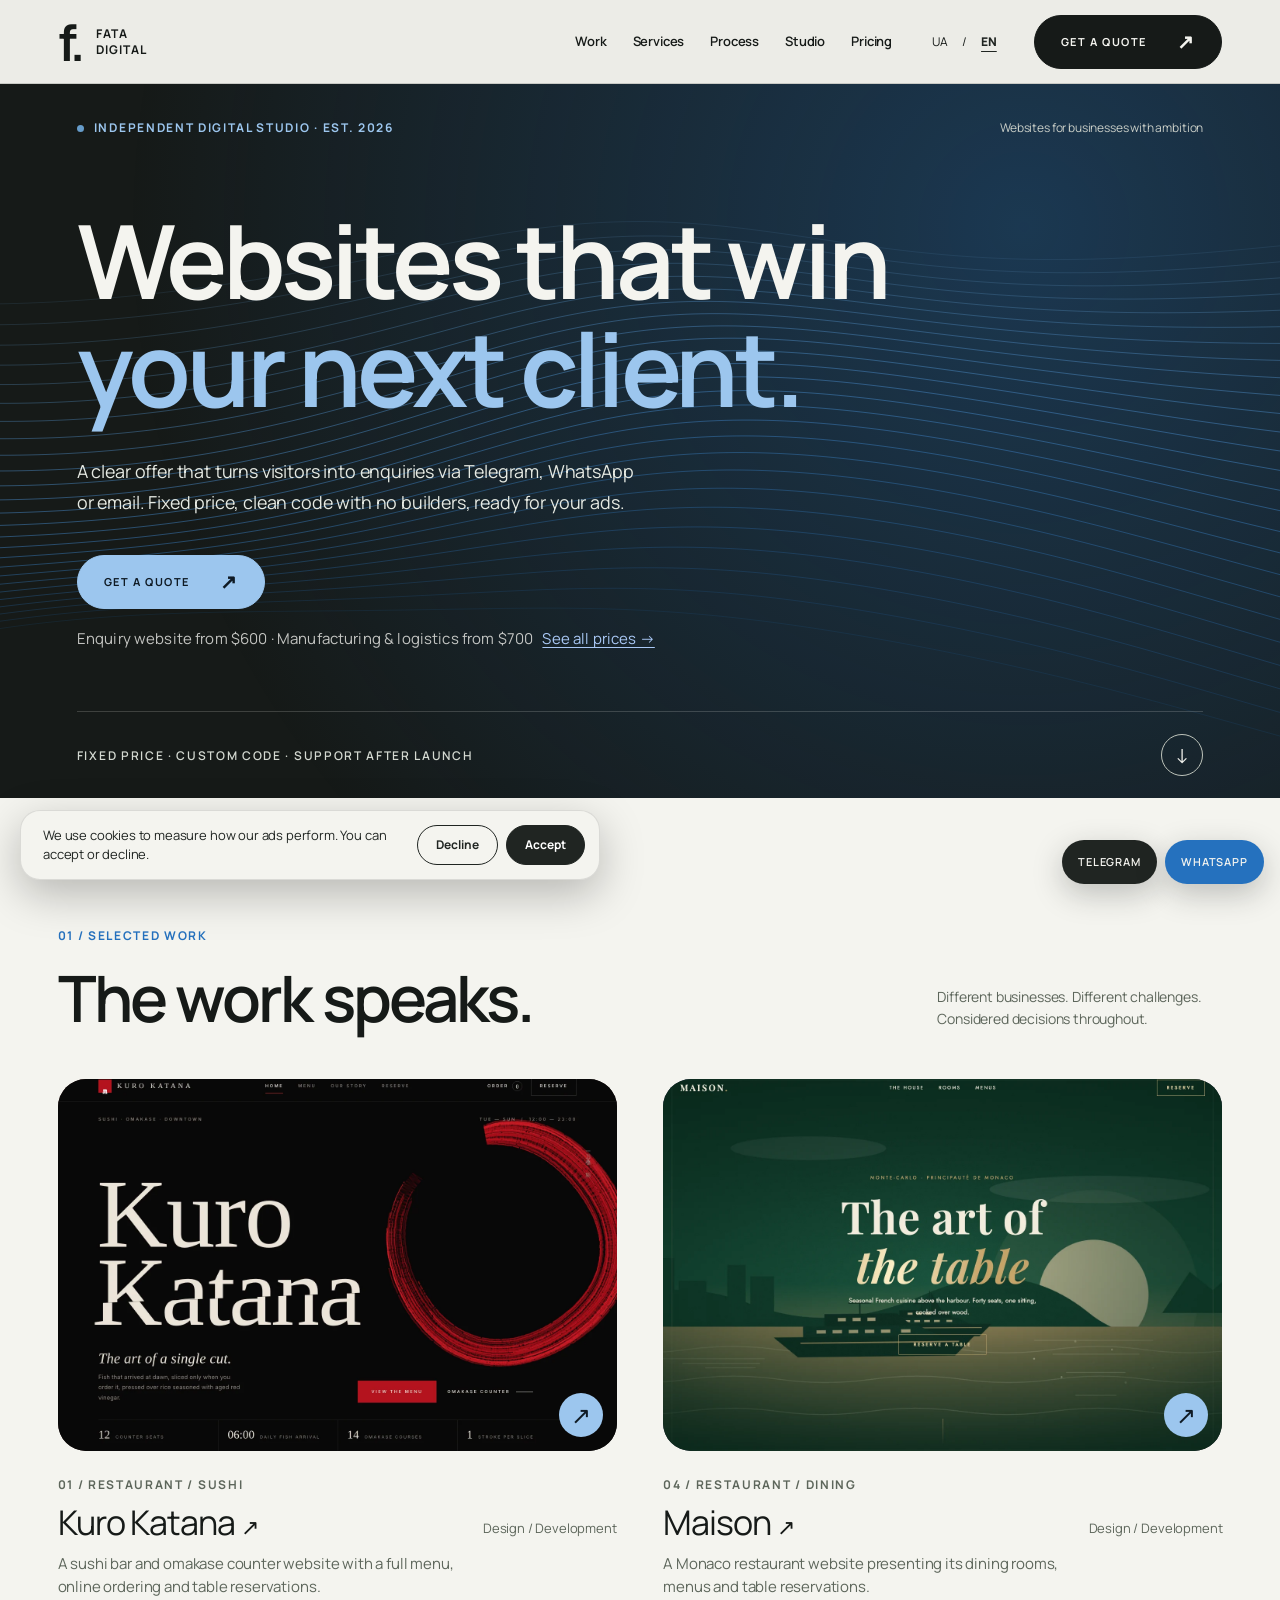
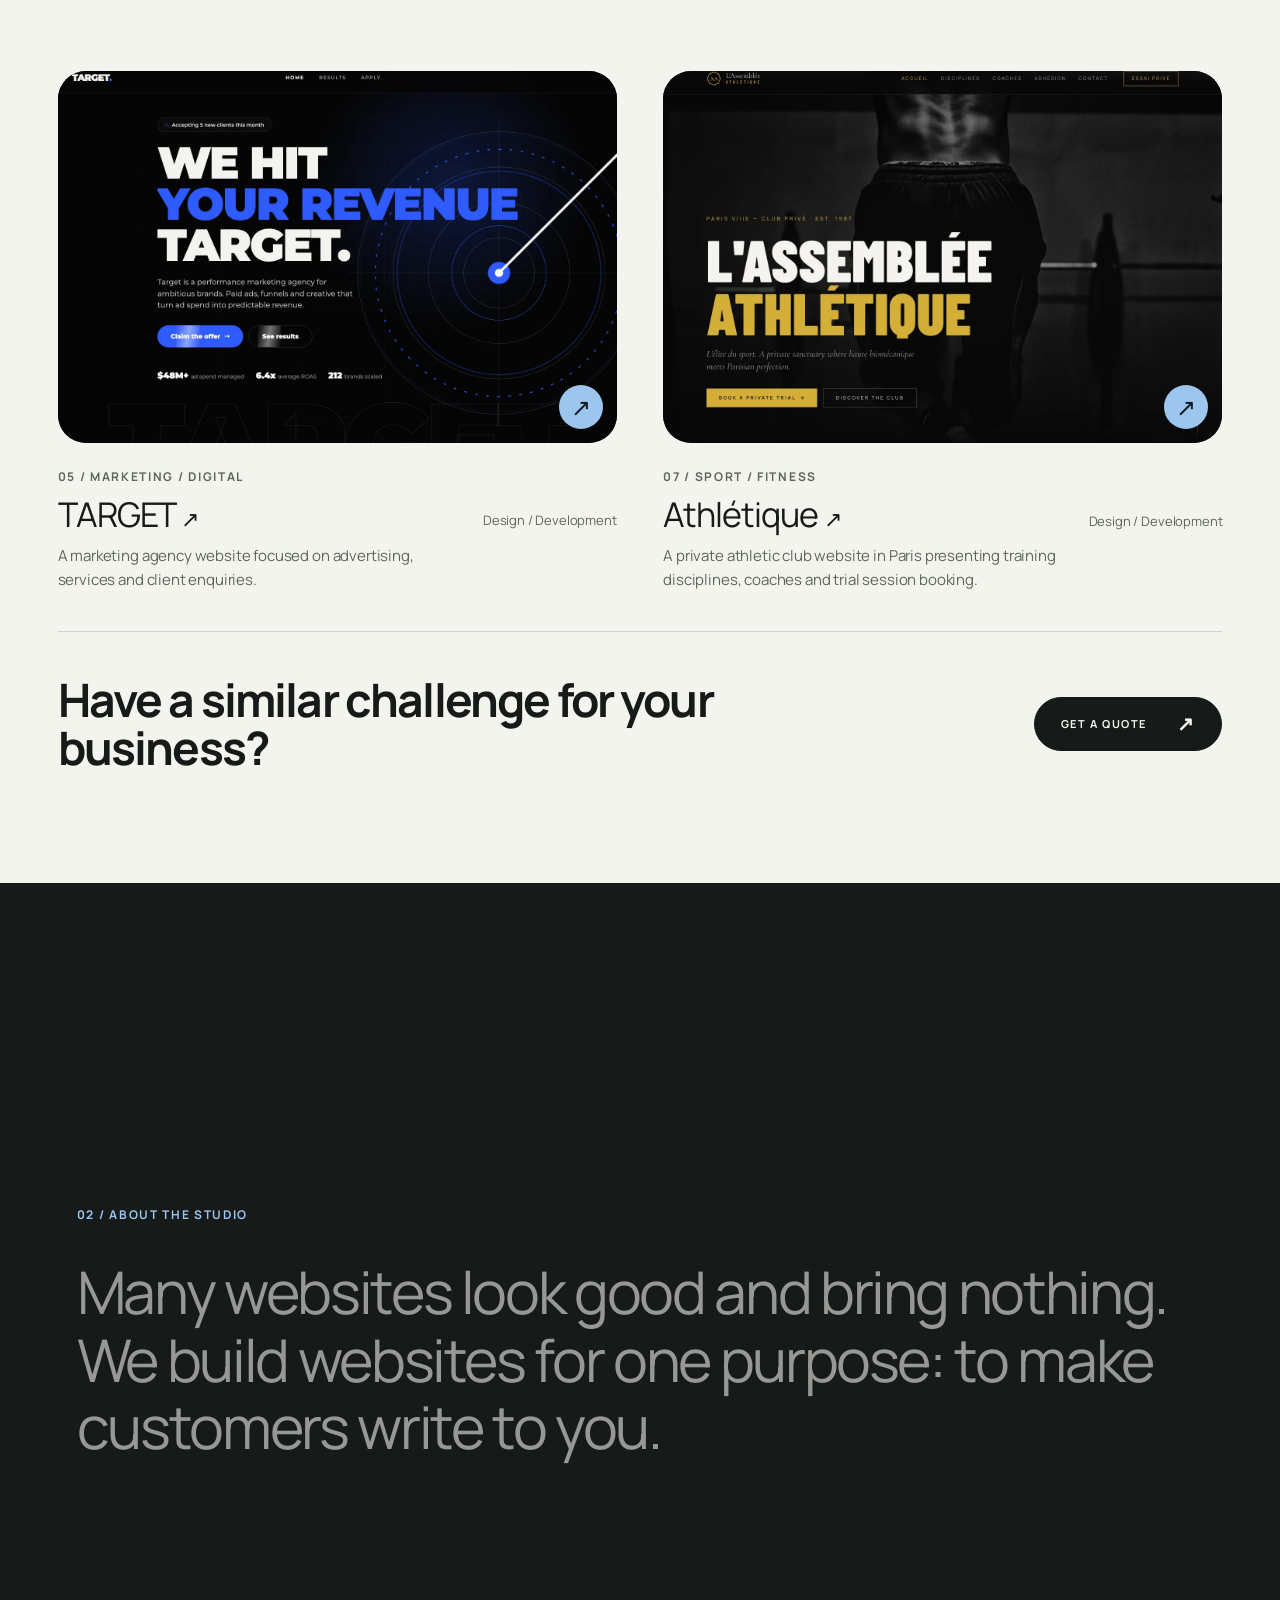
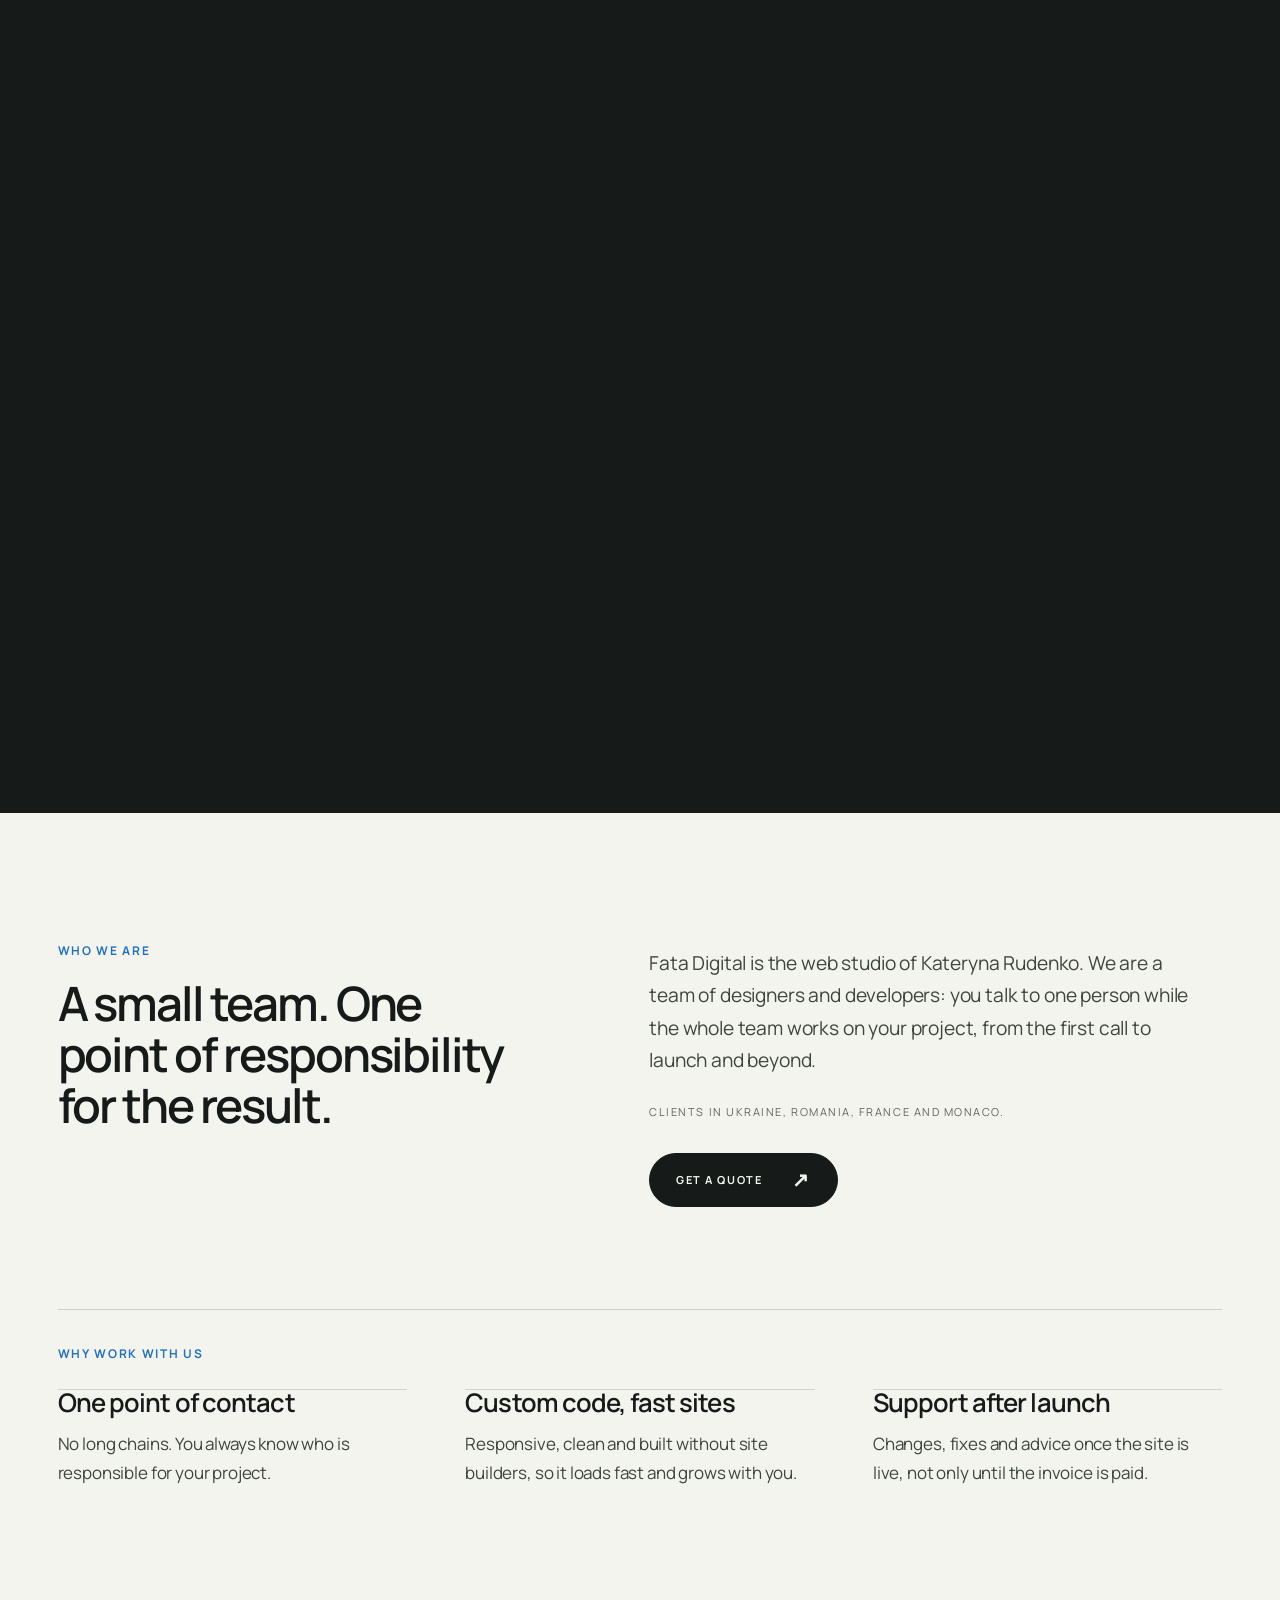
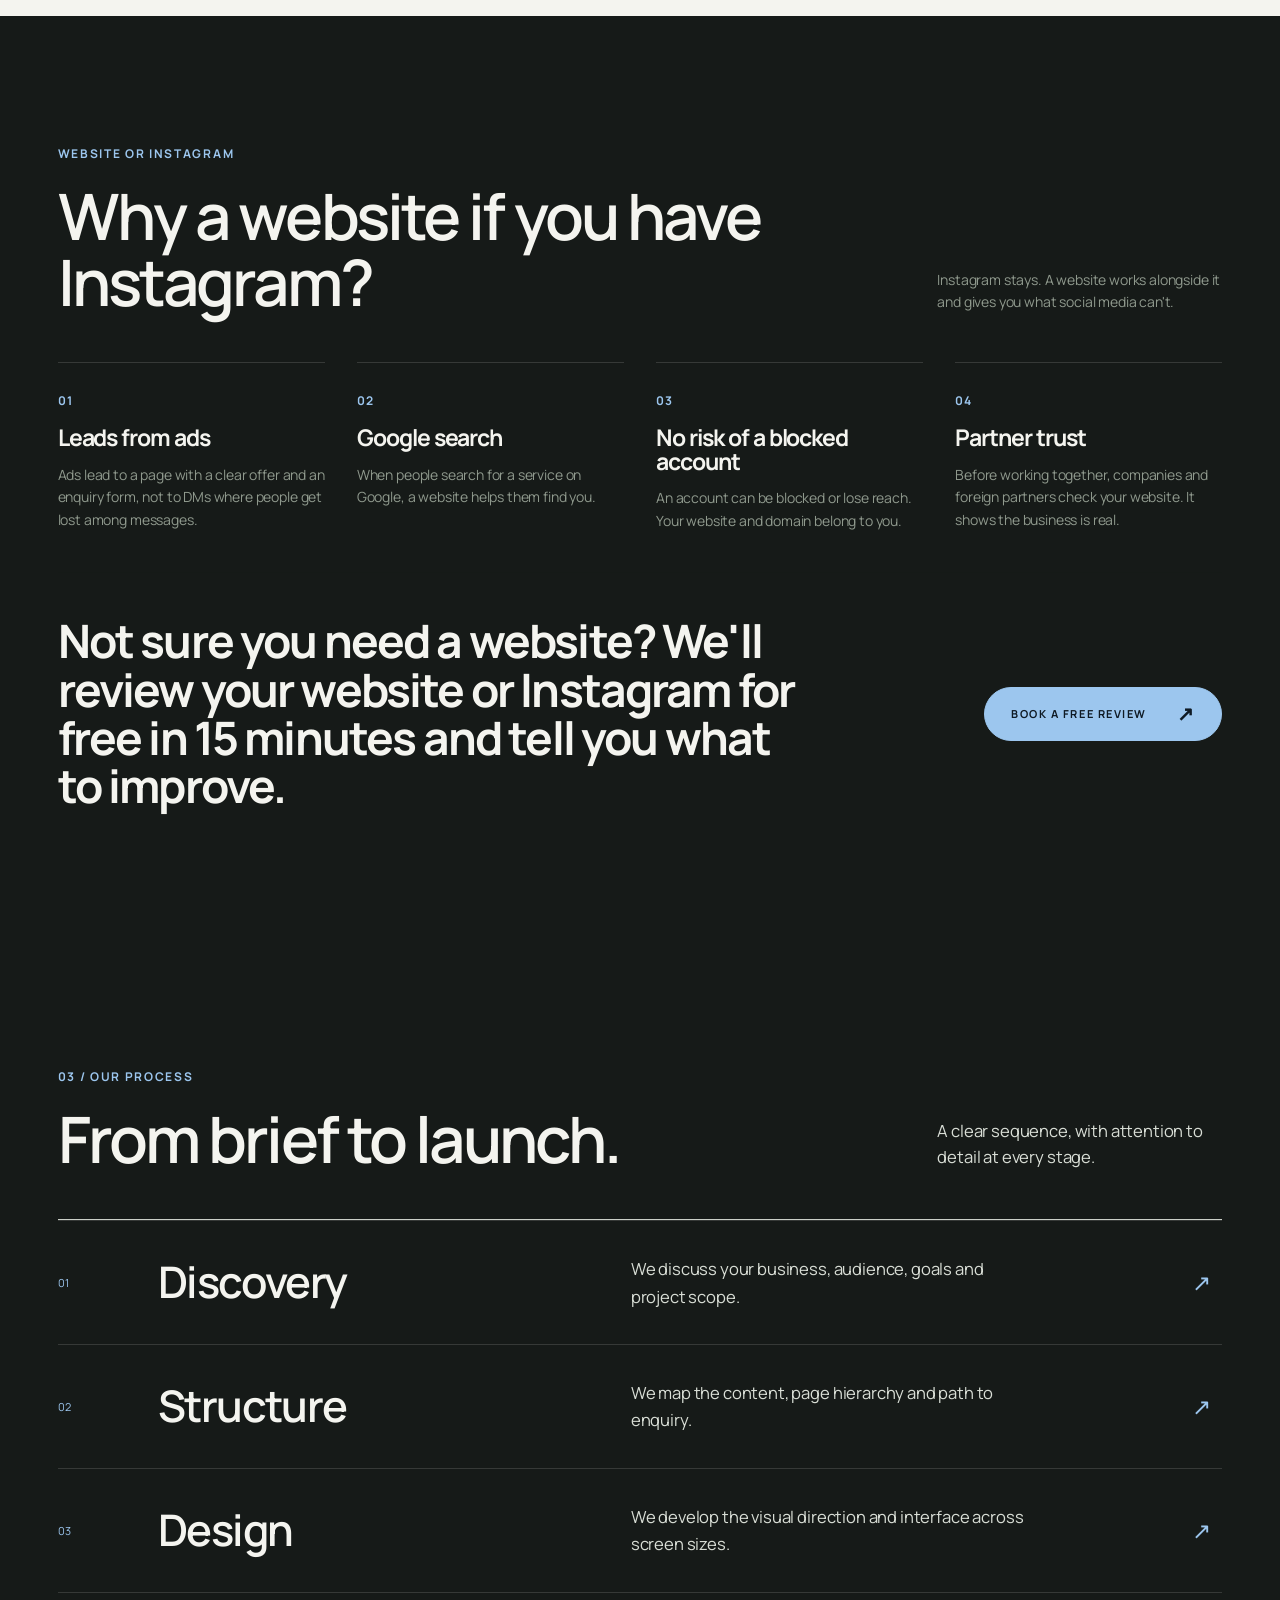
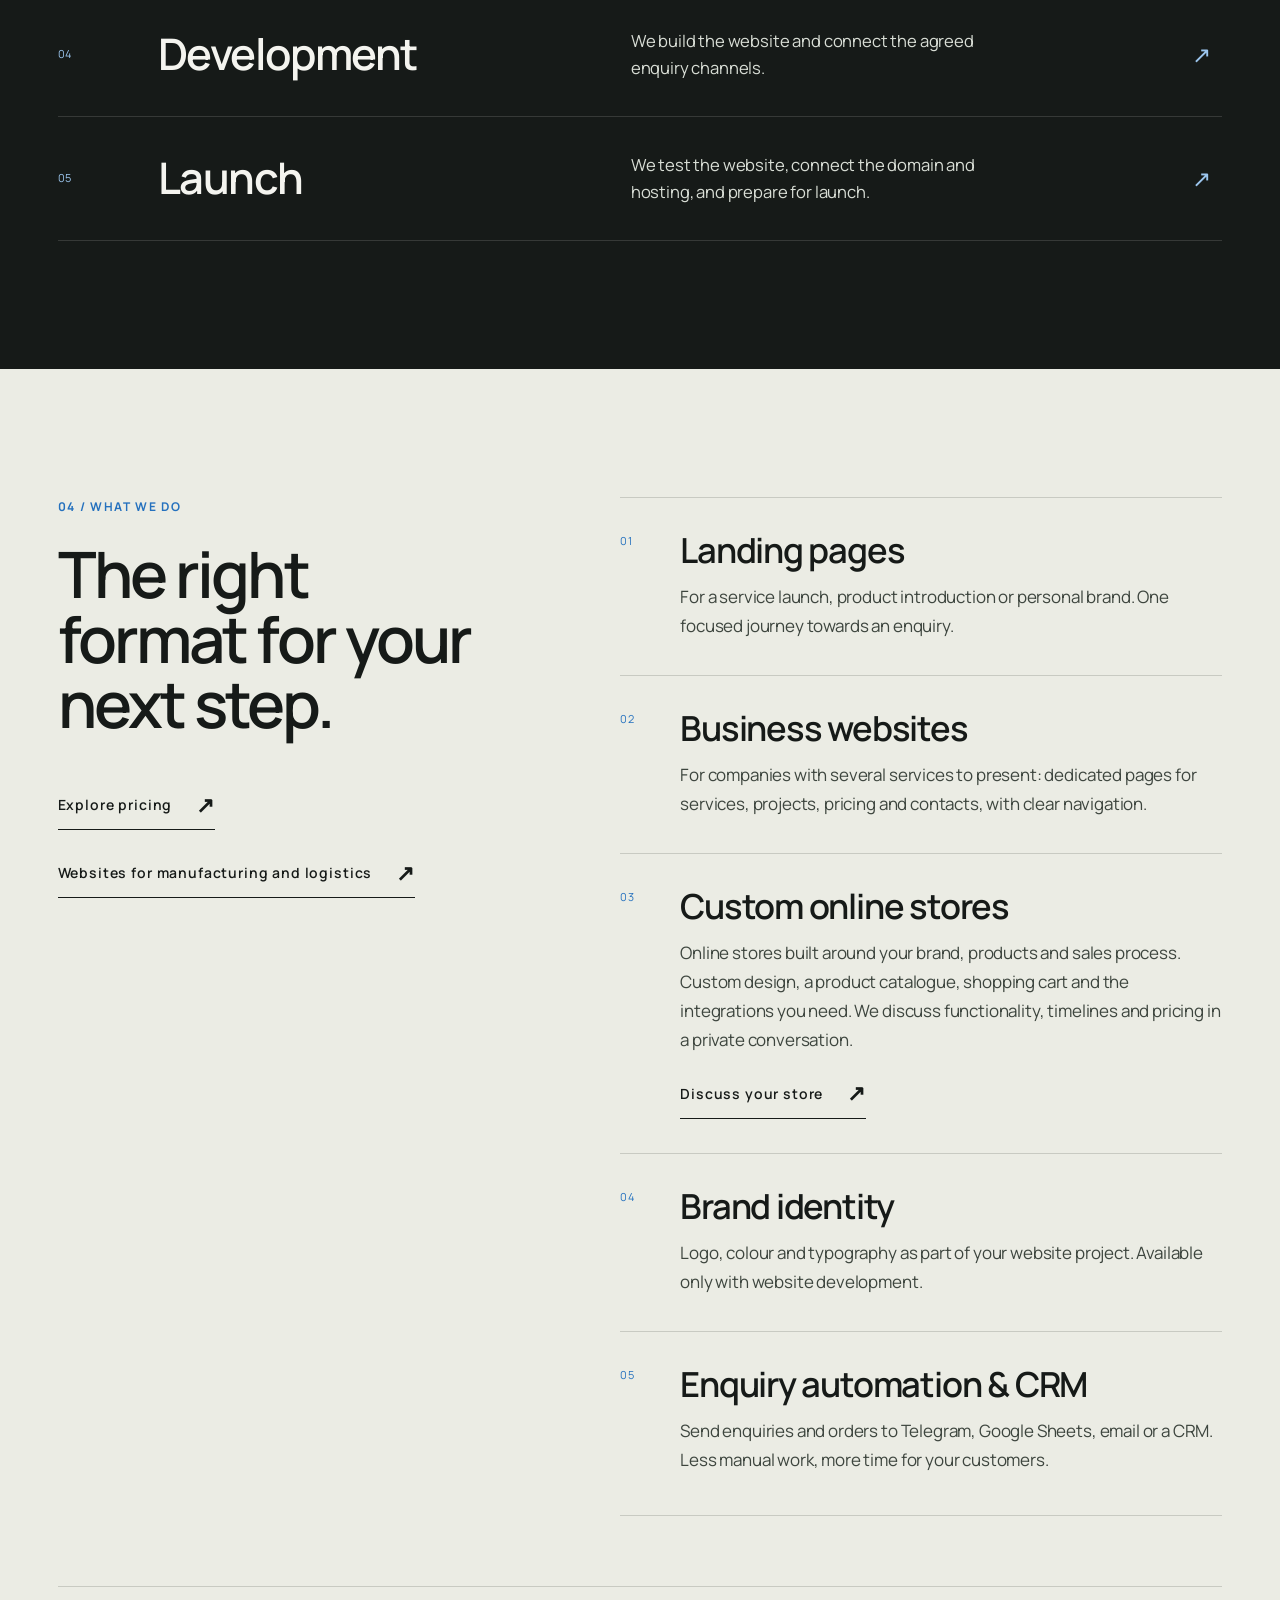
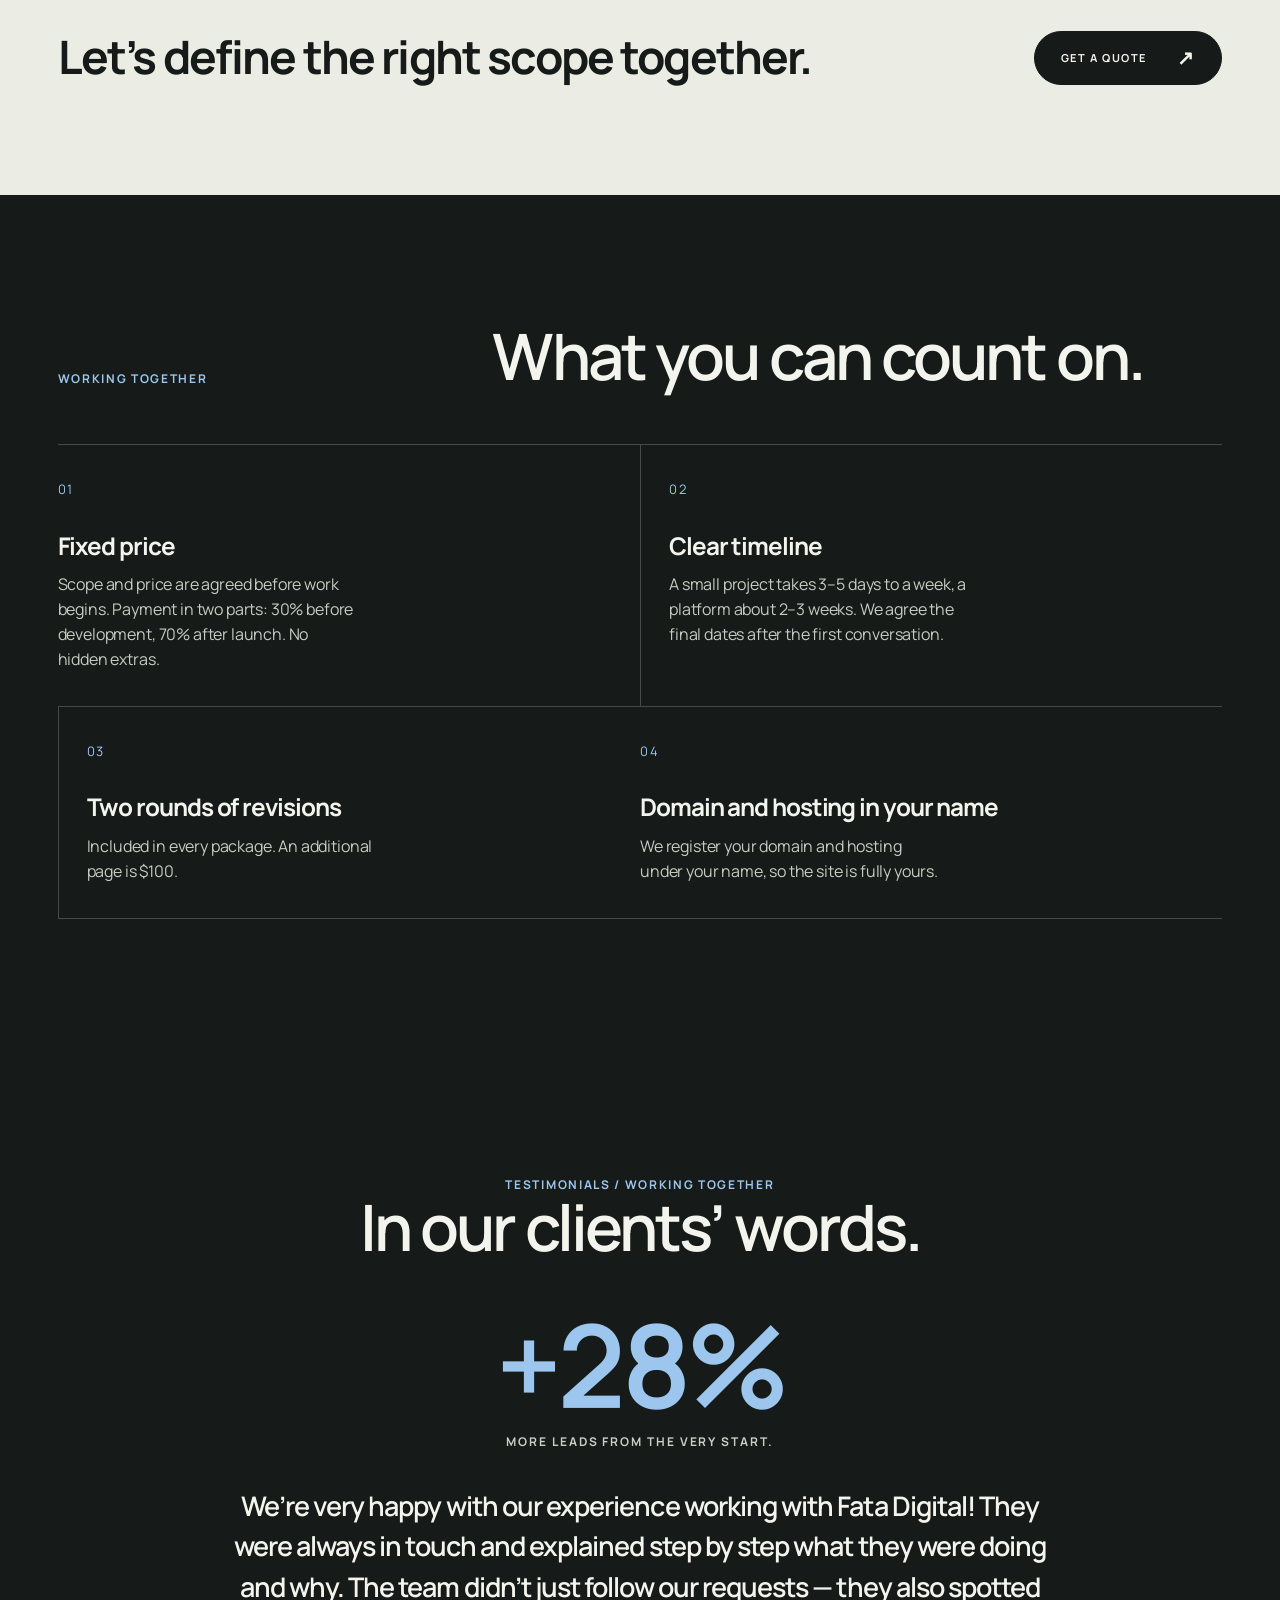
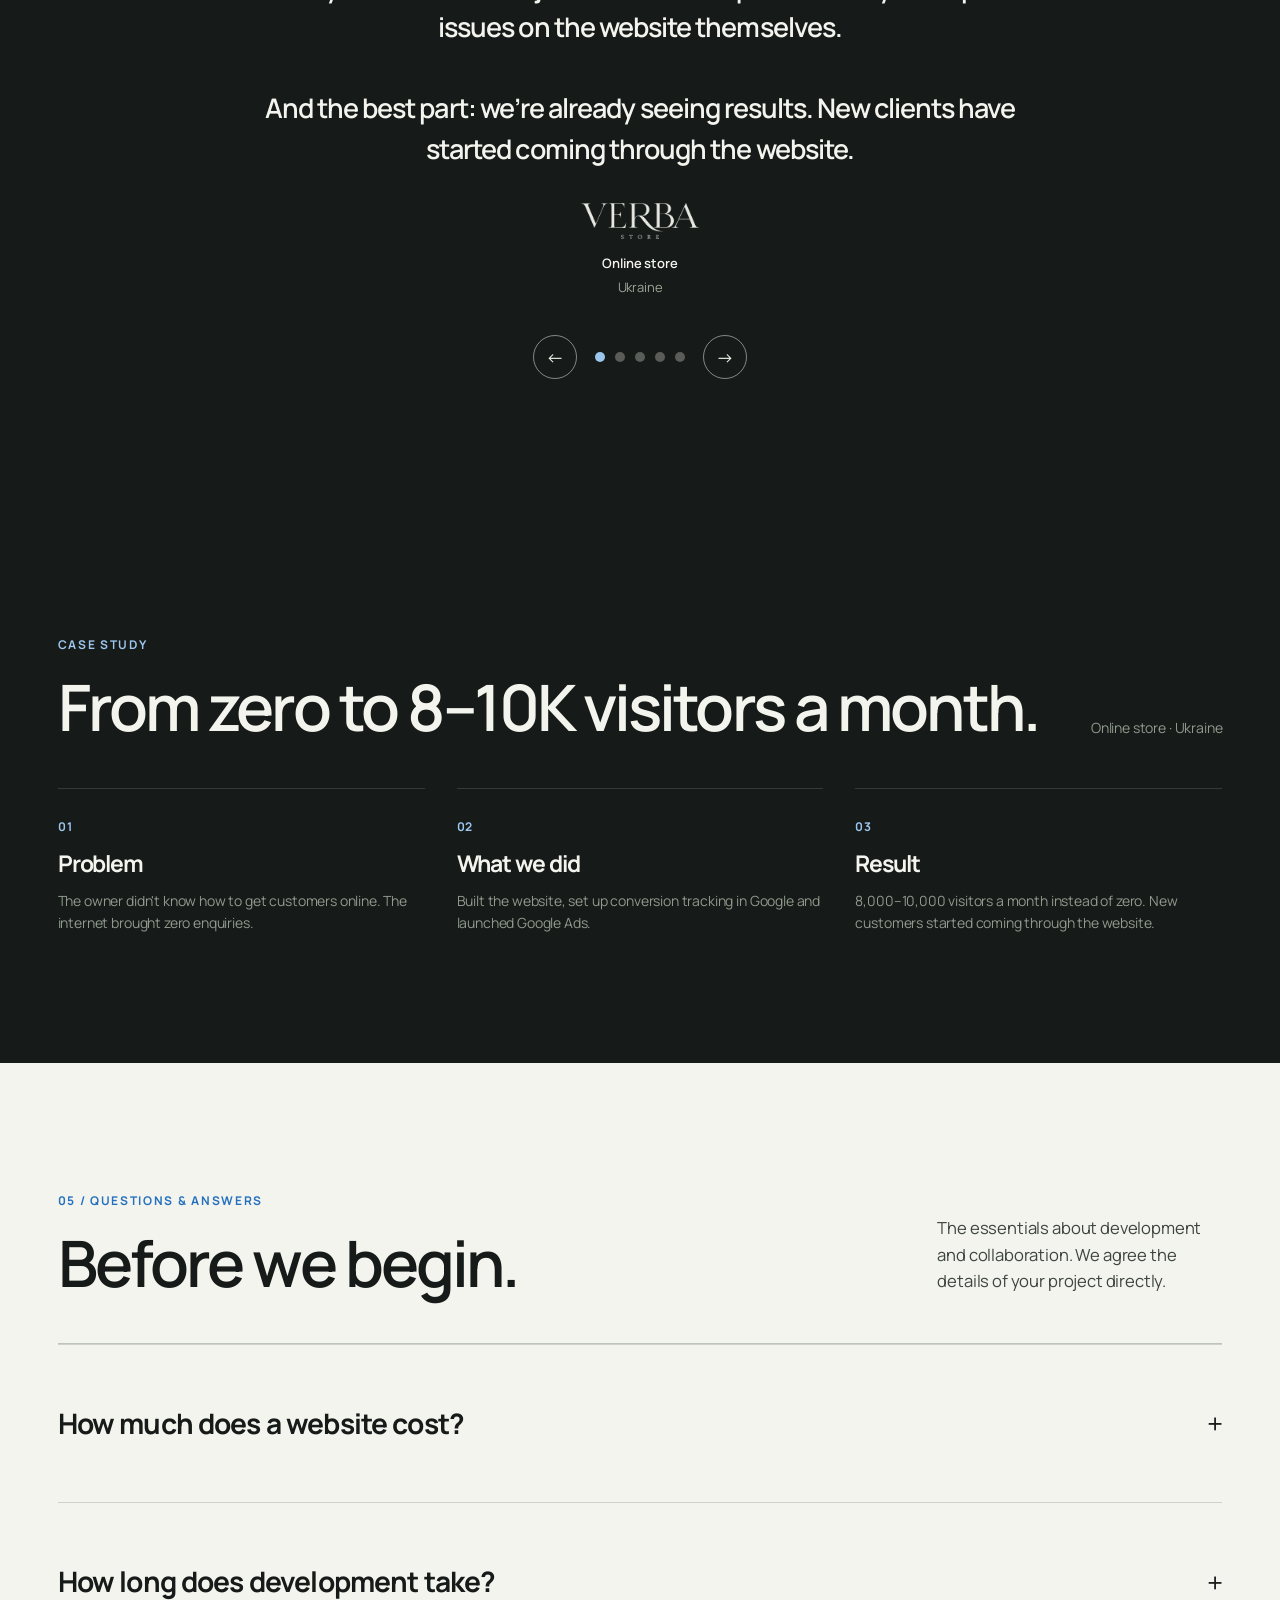
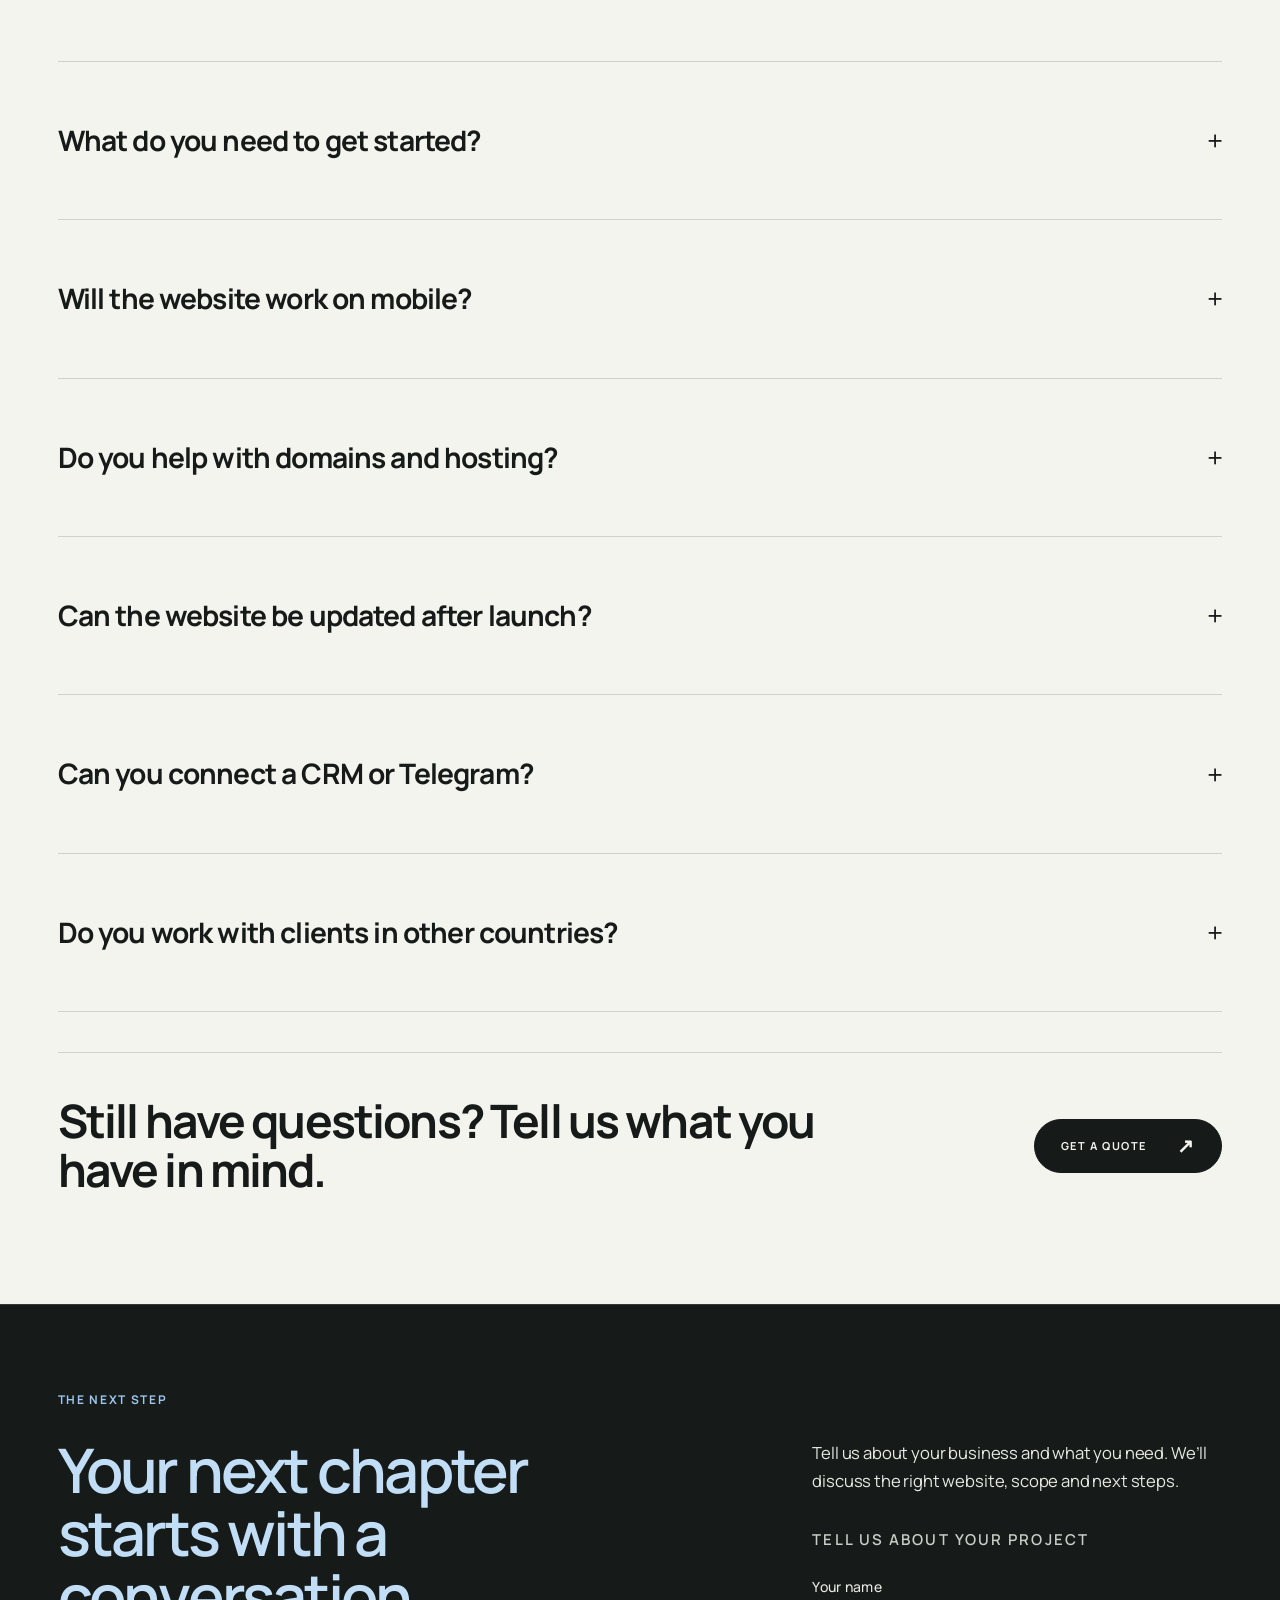
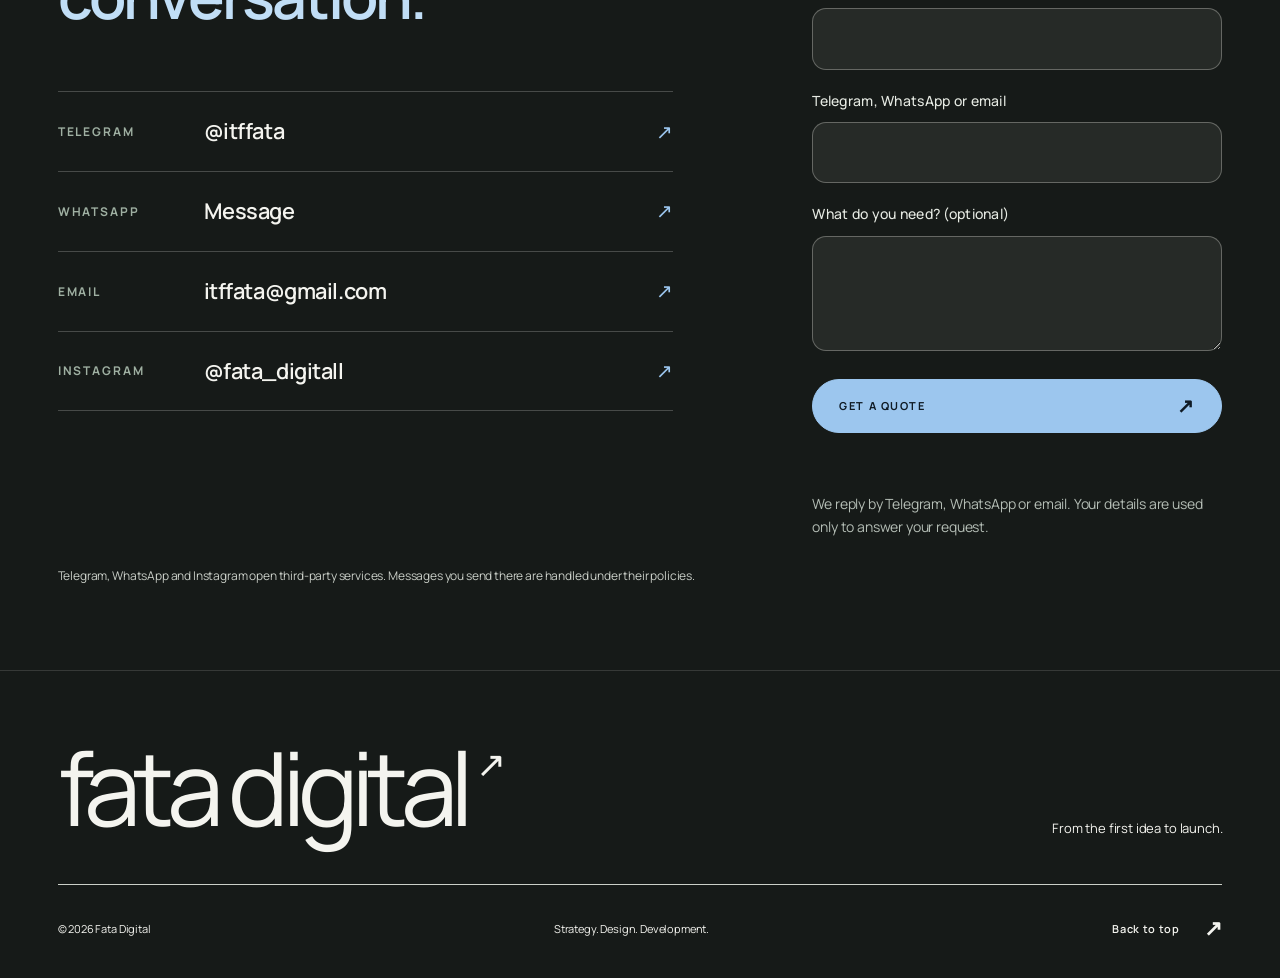
==== commit b634d4e6: "Homepage: align prices and FAQ with the new pricing page Hero price line, the cost and support FAQ a" ====
--- a/en/index.html
+++ b/en/index.html
@@ -10,9 +10,9 @@
 
   gtag('config', 'AW-18498293585');
 </script>
-<meta charset="utf-8"><meta name="viewport" content="width=device-width, initial-scale=1"><meta name="theme-color" content="#f4f4ef"><title>Fata Digital — Web Design &amp; Development Studio</title><meta name="description" content="Websites that make your business clear, compelling and easy to choose. Strategy, design, development and launch by Fata Digital."><link rel="canonical" href="https://fatadigital.online/"><meta property="og:type" content="website"><meta property="og:title" content="Fata Digital — Web Design &amp; Development Studio"><meta property="og:description" content="Websites that make your business clear, compelling and easy to choose. Strategy, design, development and launch by Fata Digital."><meta property="og:url" content="https://fatadigital.online/"><meta property="og:image" content="https://fatadigital.online/assets/social.jpg"><meta property="og:locale" content="en_US"><meta name="twitter:card" content="summary_large_image"><link rel="icon" href="../assets/favicon.svg" type="image/svg+xml"><link rel="stylesheet" href="../styles.css?v=20261110a"><script src="../translations.js?v=20261110a" defer></script><script src="../script.js?v=20261110a" defer></script><link rel="alternate" hreflang="uk" href="https://fatadigital.online/uk/"><link rel="alternate" hreflang="en" href="https://fatadigital.online/"><link rel="alternate" hreflang="x-default" href="https://fatadigital.online/"><script type="application/ld+json">{"@context": "https://schema.org", "@type": "ProfessionalService", "name": "Fata Digital", "url": "https://fatadigital.online/", "description": "Web design and development studio: landing pages and business websites in custom code, fixed price, support after launch.", "founder": {"@type": "Person", "name": "Kateryna Rudenko"}, "areaServed": ["Ukraine", "Romania", "France", "Monaco", "Europe"], "priceRange": "$150–$800", "knowsLanguage": ["uk", "en"], "sameAs": ["https://t.me/itffata"], "makesOffer": [{"@type": "Offer", "name": "Landing page", "priceSpecification": {"@type": "PriceSpecification", "price": 150, "priceCurrency": "USD", "valueAddedTaxIncluded": false, "minPrice": 150}}, {"@type": "Offer", "name": "Business website, up to 5 pages", "priceSpecification": {"@type": "PriceSpecification", "price": 500, "priceCurrency": "USD", "valueAddedTaxIncluded": false, "minPrice": 500}}, {"@type": "Offer", "name": "Pro website, up to 8 pages", "priceSpecification": {"@type": "PriceSpecification", "price": 800, "priceCurrency": "USD", "valueAddedTaxIncluded": false, "minPrice": 800}}]}</script></head><body data-page="home"><a data-i18n="skip" class="skip" href="#main">Skip to content</a><header class="header"><a class="brand" href="index.html" aria-label="Fata Digital"><span class="brand-symbol" aria-hidden="true">f.</span><span>FATA<br>DIGITAL</span></a><nav id="navigation" data-label="nav" aria-label="Main navigation"><a data-i18n="work" href="#works">Work</a><a data-i18n="services" href="#services">Services</a><a data-i18n="process" href="#process">Process</a><a data-i18n="studio" href="#studio">Studio</a><a data-i18n="prices" href="prices.html">Pricing</a><a class="menu-contact" href="#contact" data-i18n="start">Start a project</a></nav><div class="header-tools"><div class="languages" role="group" aria-label="Language" data-label="language"><a href="../uk/index.html" data-lang="uk" lang="uk">UA</a><span aria-hidden="true">/</span><a href="../index.html" data-lang="en" lang="en" aria-current="page">EN</a></div><a class="button header-cta" href="#contact"><span data-i18n="start" >Start a project</span><span aria-hidden="true">↗</span></a><button class="menu-toggle" type="button" aria-controls="navigation" aria-expanded="false" aria-label="Open menu"><span></span><span></span></button></div></header><main id="main"><section class="hero" id="home"><canvas class="hero-flow" aria-hidden="true"></canvas><div class="hero-top"><p data-i18n="heroeyebrow" class="eyebrow">Independent digital studio · Est. 2026</p><p data-i18n="herotag" class="hero-tag">Websites for businesses with ambition</p></div><div class="hero-grid"><div class="hero-copy"><h1><span data-i18n="hero1" >Websites that bring</span><br><span data-i18n="hero2" class="blue-text">you customers.</span></h1><p data-i18n="herocopy" class="hero-lead">A clear offer that turns visitors into enquiries via Telegram, WhatsApp or email. Fixed price, clean code with no builders, ready for your ads.</p><div class="hero-actions"><a class="button button-dark" href="#contact"><span data-i18n="start" >Get a quote</span><span aria-hidden="true">↗</span></a></div><p class="hero-price"><span data-i18n="heropricing">Business website from $500 · Manufacturing & logistics from $700</span> <a href="prices.html" data-i18n="heropricelink">See all prices →</a></p></div><a class="hero-art" href="#works" data-label="viewwork" aria-label="View our work"><span class="art-top">F / D <span aria-hidden="true">↗</span></span><div class="art-screen art-screen-back"><img src="../assets/projects/target.webp" width="1440" height="1000" data-alt="target" alt="Website preview: TARGET"></div><div class="art-screen art-screen-front"><img src="../assets/projects/athletique.webp" width="1440" height="1000" data-alt="athletique" fetchpriority="high" alt="Website preview: Athlétique"></div><span class="art-bottom"><span data-i18n="art" >Idea. Structure. Execution.</span><span>01 — 07</span></span></a></div><div class="hero-bottom"><p data-i18n="herobottom" >Fixed price · Custom code · Support after launch</p><a href="#works" class="scroll-link" data-label="viewwork" aria-label="View our work">↓</a></div></section><section class="work section" id="works"><div class="section-heading"><div><p data-i18n="selected" class="eyebrow">01 / Selected work</p><h2 data-i18n="worktitle" >The work speaks.</h2></div><p data-i18n="workintro" >Different businesses. Different challenges. Considered decisions throughout.</p></div><div class="project-grid"><article class="project project-kuro"><a class="project-image" data-project="kuro" href="https://work.fatadigital.online/kuro-katana/" target="_blank" rel="noopener noreferrer" aria-label="View Kuro Katana — opens in a new tab"><div class="project-browser" aria-hidden="true"><i></i><i></i><i></i><span>Kuro Katana</span></div><img src="../assets/projects/kuro-katana.webp" width="1440" height="1000" loading="lazy" data-alt="kuro" alt="Website preview: Kuro Katana"><span class="project-open" aria-hidden="true">↗</span></a><div class="project-meta"><div><p class="eyebrow">01 / <span data-i18n="cat_kuro" >Restaurant / Sushi</span></p><h3><a href="https://work.fatadigital.online/kuro-katana/" target="_blank" rel="noopener noreferrer">Kuro Katana <span aria-hidden="true">↗</span></a></h3></div><p data-i18n="web" class="project-service">Design / Development</p></div><p data-i18n="desc_kuro" class="project-description">A sushi bar and omakase counter website with a full menu, online ordering and table reservations.</p></article><article class="project project-mare"><a class="project-image" data-project="mare" href="https://work.fatadigital.online/mare/" target="_blank" rel="noopener noreferrer" aria-label="View MARE — opens in a new tab"><div class="project-browser" aria-hidden="true"><i></i><i></i><i></i><span>MARE</span></div><img src="../assets/projects/mare.webp" width="1440" height="1000" loading="lazy" data-alt="mare" alt="Website preview: MARE"><span class="project-open" aria-hidden="true">↗</span></a><div class="project-meta"><div><p class="eyebrow">02 / <span data-i18n="cat_mare" >Logistics / Sea Freight</span></p><h3><a href="https://work.fatadigital.online/mare/" target="_blank" rel="noopener noreferrer">MARE <span aria-hidden="true">↗</span></a></h3></div><p data-i18n="web" class="project-service">Design / Development</p></div><p data-i18n="desc_mare" class="project-description">A sea freight company website presenting its services, fleet and shipping routes.</p></article><article class="project project-safeway"><a class="project-image" data-project="safeway" href="https://safewayua.com" target="_blank" rel="noopener noreferrer" aria-label="View SafeWay UA — opens in a new tab"><div class="project-browser" aria-hidden="true"><i></i><i></i><i></i><span>SafeWay UA</span></div><img src="../assets/projects/safeway.webp" width="1440" height="1000" loading="lazy" data-alt="safeway" alt="Website preview: SafeWay UA"><span class="project-open" aria-hidden="true">↗</span></a><div class="project-meta"><div><p class="eyebrow">03 / <span data-i18n="cat_safeway" >Logistics / Services</span></p><h3><a href="https://safewayua.com" target="_blank" rel="noopener noreferrer">SafeWay UA <span aria-hidden="true">↗</span></a></h3></div><p data-i18n="web" class="project-service">Design / Development</p></div><p data-i18n="desc_safeway" class="project-description">A service website for people looking for reliable transport solutions.</p></article><article class="project project-maison"><a class="project-image" data-project="maison" href="https://work.fatadigital.online/maison/" target="_blank" rel="noopener noreferrer" aria-label="View Maison — opens in a new tab"><div class="project-browser" aria-hidden="true"><i></i><i></i><i></i><span>Maison</span></div><img src="../assets/projects/maison.webp" width="1440" height="1000" loading="lazy" data-alt="maison" alt="Website preview: Maison"><span class="project-open" aria-hidden="true">↗</span></a><div class="project-meta"><div><p class="eyebrow">04 / <span data-i18n="cat_maison" >Restaurant / Dining</span></p><h3><a href="https://work.fatadigital.online/maison/" target="_blank" rel="noopener noreferrer">Maison <span aria-hidden="true">↗</span></a></h3></div><p data-i18n="web" class="project-service">Design / Development</p></div><p data-i18n="desc_maison" class="project-description">A Monaco restaurant website presenting its dining rooms, menus and table reservations.</p></article><article class="project project-target"><a class="project-image" data-project="target" href="https://work.fatadigital.online/target/" target="_blank" rel="noopener noreferrer" aria-label="View TARGET — opens in a new tab"><div class="project-browser" aria-hidden="true"><i></i><i></i><i></i><span>TARGET</span></div><img src="../assets/projects/target.webp" width="1440" height="1000" loading="lazy" data-alt="target" alt="Website preview: TARGET"><span class="project-open" aria-hidden="true">↗</span></a><div class="project-meta"><div><p class="eyebrow">05 / <span data-i18n="cat_target" >Marketing / Digital</span></p><h3><a href="https://work.fatadigital.online/target/" target="_blank" rel="noopener noreferrer">TARGET <span aria-hidden="true">↗</span></a></h3></div><p data-i18n="web" class="project-service">Design / Development</p></div><p data-i18n="desc_target" class="project-description">A marketing agency website focused on advertising, services and client enquiries.</p></article><article class="project project-metalpro"><a class="project-image" data-project="metalpro" href="https://metalpro.in.ua/" target="_blank" rel="noopener noreferrer" aria-label="View MetalPro — opens in a new tab"><div class="project-browser" aria-hidden="true"><i></i><i></i><i></i><span>MetalPro</span></div><img src="../assets/projects/metalpro.webp" width="1440" height="1000" loading="lazy" data-alt="metalpro" alt="Website preview: MetalPro"><span class="project-open" aria-hidden="true">↗</span></a><div class="project-meta"><div><p class="eyebrow">06 / <span data-i18n="cat_metalpro" >Manufacturing / Metalwork</span></p><h3><a href="https://metalpro.in.ua/" target="_blank" rel="noopener noreferrer">MetalPro <span aria-hidden="true">↗</span></a></h3></div><p data-i18n="web" class="project-service">Design / Development</p></div><p data-i18n="desc_metalpro" class="project-description">A gates, fences and canopies manufacturer’s website with services, completed projects and an enquiry form.</p></article><article class="project project-athletique"><a class="project-image" data-project="athletique" href="https://work.fatadigital.online/Athl-tique/" target="_blank" rel="noopener noreferrer" aria-label="View Athlétique — opens in a new tab"><div class="project-browser" aria-hidden="true"><i></i><i></i><i></i><span>Athlétique</span></div><img src="../assets/projects/athletique.webp" width="1440" height="1000" loading="lazy" data-alt="athletique" alt="Website preview: Athlétique"><span class="project-open" aria-hidden="true">↗</span></a><div class="project-meta"><div><p class="eyebrow">07 / <span data-i18n="cat_athletique" >Sport / Fitness</span></p><h3><a href="https://work.fatadigital.online/Athl-tique/" target="_blank" rel="noopener noreferrer">Athlétique <span aria-hidden="true">↗</span></a></h3></div><p data-i18n="web" class="project-service">Design / Development</p></div><p data-i18n="desc_athletique" class="project-description">A private athletic club website in Paris presenting training disciplines, coaches and trial session booking.</p></article></div><div class="section-cta"><p data-i18n="ctawork">Have a similar challenge for your business?</p><a class="button button-dark" href="#contact"><span data-i18n="start">Get a quote</span><span aria-hidden="true">↗</span></a></div></section><section class="studio section karaoke-sec" id="studio"><div class="karaoke-pin"><p data-i18n="studiolabel" class="eyebrow">02 / About the studio</p><p class="karaoke" id="karaoke" aria-label="">Many websites look good and bring nothing. We build websites for one purpose: to make customers write to you.</p></div></section><section class="founder section" id="founder"><div class="founder-grid founder-text"><div class="founder-copy"><div class="f-left"><p data-i18n="founderlabel" class="eyebrow">Who we are</p><h2 data-i18n="foundertitle">A small team. One point of responsibility for the result.</h2></div><div class="f-right"><p data-i18n="foundercopy" class="large-copy">Fata Digital is the web studio of Kateryna Rudenko. We are a team of designers and developers: you talk to one person while the whole team works on your project, from the first call to launch and beyond.</p><p data-i18n="founderclients" class="founder-clients">Clients in Ukraine, Romania, France and Monaco.</p><div class="founder-actions"><a class="button button-dark" href="https://t.me/itffata"><span data-i18n="start">Get a quote</span><span aria-hidden="true">↗</span></a></div></div></div></div><div class="why"><p data-i18n="whylabel" class="eyebrow">Why work with us</p><div class="why-grid"><article><h3 data-i18n="why0">One point of contact</h3><p data-i18n="whyc0">No long chains. You always know who is responsible for your project.</p></article><article><h3 data-i18n="why1">Custom code, fast sites</h3><p data-i18n="whyc1">Responsive, clean and built without site builders, so it loads fast and grows with you.</p></article><article><h3 data-i18n="why2">Support after launch</h3><p data-i18n="whyc2">Changes, fixes and advice once the site is live, not only until the invoice is paid.</p></article></div></div></section><section class="section ig-why" id="instagram"><div class="section-heading"><div><p data-i18n="iglabel" class="eyebrow">Website or Instagram</p><h2 data-i18n="igtitle">Why a website if you have Instagram?</h2></div><p data-i18n="igintro">Instagram stays. A website works alongside it and gives you what social media can't.</p></div><div class="ig-grid"><article><span class="index">01</span><h3 data-i18n="ig0">Leads from ads</h3><p data-i18n="igc0">Ads lead to a page with a clear offer and an enquiry form, not to DMs where people get lost among messages.</p></article><article><span class="index">02</span><h3 data-i18n="ig1">Google search</h3><p data-i18n="igc1">When people search for a service on Google, a website helps them find you.</p></article><article><span class="index">03</span><h3 data-i18n="ig2">No risk of a blocked account</h3><p data-i18n="igc2">An account can be blocked or lose reach. Your website and domain belong to you.</p></article><article><span class="index">04</span><h3 data-i18n="ig3">Partner trust</h3><p data-i18n="igc3">Before working together, companies and foreign partners check your website. It shows the business is real.</p></article></div><div class="section-cta audit-cta"><p data-i18n="audit">Not sure you need a website? We'll review your website or Instagram for free in 15 minutes and tell you what to improve.</p><a class="button button-dark" href="https://t.me/itffata" target="_blank" rel="noopener noreferrer"><span data-i18n="auditcta">Book a free review</span><span aria-hidden="true">↗</span></a></div></section><section class="section process" id="process"><div class="section-heading"><div><p data-i18n="processlabel" class="eyebrow">03 / Our process</p><h2 data-i18n="processtitle" >From brief to launch.</h2></div><p data-i18n="processintro" >A clear sequence, with attention to detail at every stage.</p></div><div class="process-list"><article><span class="index">01</span><h3 data-i18n="p0" >Discovery</h3><p data-i18n="pc0" >We discuss your business, audience, goals and project scope.</p><span aria-hidden="true" class="process-plus">↗</span></article><article><span class="index">02</span><h3 data-i18n="p1" >Structure</h3><p data-i18n="pc1" >We map the content, page hierarchy and path to enquiry.</p><span aria-hidden="true" class="process-plus">↗</span></article><article><span class="index">03</span><h3 data-i18n="p2" >Design</h3><p data-i18n="pc2" >We develop the visual direction and interface across screen sizes.</p><span aria-hidden="true" class="process-plus">↗</span></article><article><span class="index">04</span><h3 data-i18n="p3" >Development</h3><p data-i18n="pc3" >We build the website and connect the agreed enquiry channels.</p><span aria-hidden="true" class="process-plus">↗</span></article><article><span class="index">05</span><h3 data-i18n="p4" >Launch</h3><p data-i18n="pc4" >We test the website, connect the domain and hosting, and prepare for launch.</p><span aria-hidden="true" class="process-plus">↗</span></article></div></section><section class="services section" id="services"><div class="services-intro"><div class="si-in"><p data-i18n="serviceslabel" class="eyebrow">04 / What we do</p><h2 data-i18n="servicestitle" >The right format for your next step.</h2><a class="text-link" href="prices.html"><span data-i18n="seeprices" >Explore pricing</span><span aria-hidden="true">↗</span></a><a class="text-link" href="b2b.html"><span data-i18n="b2blink">Websites for manufacturing and logistics</span><span aria-hidden="true">↗</span></a></div></div><div class="services-list"><article><span class="index">01</span><div><h3 data-i18n="s0" >Landing pages</h3><p data-i18n="sc0" >For a service launch, product introduction or personal brand. One focused journey towards an enquiry.</p></div></article><article><span class="index">02</span><div><h3 data-i18n="s1" >Business websites</h3><p data-i18n="sc1" >For companies with several services to present: dedicated pages for services, projects, pricing and contacts, with clear navigation.</p></div></article><article><span class="index">03</span><div><h3 data-i18n="storetitle">Custom online stores</h3><p data-i18n="storecopy">Online stores built around your brand, products and sales process. Custom design, a product catalogue, shopping cart and the integrations you need. We discuss functionality, timelines and pricing in a private conversation.</p><p><a class="text-link" href="https://t.me/itffata" target="_blank" rel="noopener noreferrer"><span data-i18n="storecta">Discuss your store</span><span aria-hidden="true">↗</span></a></p></div></article><article><span class="index">04</span><div><h3 data-i18n="s2" >Brand identity</h3><p data-i18n="sc2" >Logo, colour and typography as part of your website project. Available only with website development.</p></div></article><article><span class="index">05</span><div><h3 data-i18n="s3" >Enquiry automation &amp; CRM</h3><p data-i18n="sc3" >Send enquiries and orders to Telegram, Google Sheets, email or a CRM. Less manual work, more time for your customers.</p></div></article></div><div class="section-cta"><p data-i18n="ctaservices">Let’s define the right scope together.</p><a class="button button-dark" href="#contact"><span data-i18n="start">Get a quote</span><span aria-hidden="true">↗</span></a></div></section><section class="terms section" id="terms"><div class="terms-head"><p data-i18n="termslabel" class="eyebrow">Working together</p><h2 data-i18n="termstitle">What you can count on.</h2></div><div class="terms-grid"><article><span class="index">01</span><h3 data-i18n="terms0">Fixed price</h3><p data-i18n="termsc0">Scope and price are agreed before work begins. Payment in two parts: 30% before development, 70% after launch. No hidden extras.</p></article><article><span class="index">02</span><h3 data-i18n="terms1">Clear timeline</h3><p data-i18n="termsc1">A small project takes 3–5 days to a week, a platform about 2–3 weeks. We agree the final dates after the first conversation.</p></article><article><span class="index">03</span><h3 data-i18n="terms2">Two rounds of revisions</h3><p data-i18n="termsc2">Included in every package. An additional page is $100.</p></article><article><span class="index">04</span><h3 data-i18n="terms5">Domain and hosting in your name</h3><p data-i18n="termsc5">We register your domain and hosting under your name, so the site is fully yours.</p></article></div></section><section class="section reviews" id="reviews" aria-labelledby="reviews-title"><div class="rv-head"><p data-i18n="reviewslabel" class="eyebrow">Testimonials / Working together</p><h2 data-i18n="reviewstitle" id="reviews-title">In our clients’ words.</h2></div><div class="rv" id="rv"><div class="rv-stage"><figure class="rv-slide is-on" data-i="0"><div class="rv-stat"><strong data-count="28" data-pre="+" data-suf="%">+28%</strong><span data-i18n="resc0">More leads from the very start.</span></div><blockquote data-i18n="reviewscopy0">We’re very happy with our experience working with Fata Digital! They were always in touch and explained step by step what they were doing and why. The team didn’t just follow our requests — they also spotted issues on the website themselves.
+<meta charset="utf-8"><meta name="viewport" content="width=device-width, initial-scale=1"><meta name="theme-color" content="#f4f4ef"><title>Fata Digital — Web Design &amp; Development Studio</title><meta name="description" content="Websites that make your business clear, compelling and easy to choose. Strategy, design, development and launch by Fata Digital."><link rel="canonical" href="https://fatadigital.online/"><meta property="og:type" content="website"><meta property="og:title" content="Fata Digital — Web Design &amp; Development Studio"><meta property="og:description" content="Websites that make your business clear, compelling and easy to choose. Strategy, design, development and launch by Fata Digital."><meta property="og:url" content="https://fatadigital.online/"><meta property="og:image" content="https://fatadigital.online/assets/social.jpg"><meta property="og:locale" content="en_US"><meta name="twitter:card" content="summary_large_image"><link rel="icon" href="../assets/favicon.svg" type="image/svg+xml"><link rel="stylesheet" href="../styles.css?v=20261116b"><script src="../translations.js?v=20261116b" defer></script><script src="../script.js?v=20261116b" defer></script><link rel="alternate" hreflang="uk" href="https://fatadigital.online/uk/"><link rel="alternate" hreflang="en" href="https://fatadigital.online/"><link rel="alternate" hreflang="x-default" href="https://fatadigital.online/"><script type="application/ld+json">{"@context": "https://schema.org", "@type": "ProfessionalService", "name": "Fata Digital", "url": "https://fatadigital.online/", "description": "Web design and development studio: landing pages and business websites in custom code, fixed price, support after launch.", "founder": {"@type": "Person", "name": "Kateryna Rudenko"}, "areaServed": ["Ukraine", "Romania", "France", "Monaco", "Europe"], "priceRange": "$200–$800", "knowsLanguage": ["uk", "en"], "sameAs": ["https://t.me/itffata"], "makesOffer": [{"@type": "Offer", "name": "Landing page with enquiry routing", "priceSpecification": {"@type": "PriceSpecification", "price": 200, "priceCurrency": "USD", "valueAddedTaxIncluded": false, "minPrice": 200}}, {"@type": "Offer", "name": "Enquiry website, up to 5 pages", "priceSpecification": {"@type": "PriceSpecification", "price": 600, "priceCurrency": "USD", "valueAddedTaxIncluded": false, "minPrice": 600}}, {"@type": "Offer", "name": "Pro website, up to 8 pages", "priceSpecification": {"@type": "PriceSpecification", "price": 800, "priceCurrency": "USD", "valueAddedTaxIncluded": false, "minPrice": 800}}]}</script></head><body data-page="home"><a data-i18n="skip" class="skip" href="#main">Skip to content</a><header class="header"><a class="brand" href="index.html" aria-label="Fata Digital"><span class="brand-symbol" aria-hidden="true">f.</span><span>FATA<br>DIGITAL</span></a><nav id="navigation" data-label="nav" aria-label="Main navigation"><a data-i18n="work" href="#works">Work</a><a data-i18n="services" href="#services">Services</a><a data-i18n="process" href="#process">Process</a><a data-i18n="studio" href="#studio">Studio</a><a data-i18n="prices" href="prices.html">Pricing</a><a class="menu-contact" href="#contact" data-i18n="start">Start a project</a></nav><div class="header-tools"><div class="languages" role="group" aria-label="Language" data-label="language"><a href="../uk/index.html" data-lang="uk" lang="uk">UA</a><span aria-hidden="true">/</span><a href="../index.html" data-lang="en" lang="en" aria-current="page">EN</a></div><a class="button header-cta" href="#contact"><span data-i18n="start" >Start a project</span><span aria-hidden="true">↗</span></a><button class="menu-toggle" type="button" aria-controls="navigation" aria-expanded="false" aria-label="Open menu"><span></span><span></span></button></div></header><main id="main"><section class="hero" id="home"><canvas class="hero-flow" aria-hidden="true"></canvas><div class="hero-top"><p data-i18n="heroeyebrow" class="eyebrow">Independent digital studio · Est. 2026</p><p data-i18n="herotag" class="hero-tag">Websites for businesses with ambition</p></div><div class="hero-grid"><div class="hero-copy"><h1><span data-i18n="hero1" >Websites that bring</span><br><span data-i18n="hero2" class="blue-text">you customers.</span></h1><p data-i18n="herocopy" class="hero-lead">A clear offer that turns visitors into enquiries via Telegram, WhatsApp or email. Fixed price, clean code with no builders, ready for your ads.</p><div class="hero-actions"><a class="button button-dark" href="#contact"><span data-i18n="start" >Get a quote</span><span aria-hidden="true">↗</span></a></div><p class="hero-price"><span data-i18n="heropricing">Enquiry website from $600 · Manufacturing &amp; logistics from $700</span> <a href="prices.html" data-i18n="heropricelink">See all prices →</a></p></div><a class="hero-art" href="#works" data-label="viewwork" aria-label="View our work"><span class="art-top">F / D <span aria-hidden="true">↗</span></span><div class="art-screen art-screen-back"><img src="../assets/projects/target.webp" width="1440" height="1000" data-alt="target" alt="Website preview: TARGET"></div><div class="art-screen art-screen-front"><img src="../assets/projects/athletique.webp" width="1440" height="1000" data-alt="athletique" fetchpriority="high" alt="Website preview: Athlétique"></div><span class="art-bottom"><span data-i18n="art" >Idea. Structure. Execution.</span><span>01 — 07</span></span></a></div><div class="hero-bottom"><p data-i18n="herobottom" >Fixed price · Custom code · Support after launch</p><a href="#works" class="scroll-link" data-label="viewwork" aria-label="View our work">↓</a></div></section><section class="work section" id="works"><div class="section-heading"><div><p data-i18n="selected" class="eyebrow">01 / Selected work</p><h2 data-i18n="worktitle" >The work speaks.</h2></div><p data-i18n="workintro" >Different businesses. Different challenges. Considered decisions throughout.</p></div><div class="project-grid"><article class="project project-kuro"><a class="project-image" data-project="kuro" href="https://work.fatadigital.online/kuro-katana/" target="_blank" rel="noopener noreferrer" aria-label="View Kuro Katana — opens in a new tab"><div class="project-browser" aria-hidden="true"><i></i><i></i><i></i><span>Kuro Katana</span></div><img src="../assets/projects/kuro-katana.webp" width="1440" height="1000" loading="lazy" data-alt="kuro" alt="Website preview: Kuro Katana"><span class="project-open" aria-hidden="true">↗</span></a><div class="project-meta"><div><p class="eyebrow">01 / <span data-i18n="cat_kuro" >Restaurant / Sushi</span></p><h3><a href="https://work.fatadigital.online/kuro-katana/" target="_blank" rel="noopener noreferrer">Kuro Katana <span aria-hidden="true">↗</span></a></h3></div><p data-i18n="web" class="project-service">Design / Development</p></div><p data-i18n="desc_kuro" class="project-description">A sushi bar and omakase counter website with a full menu, online ordering and table reservations.</p></article><article class="project project-mare"><a class="project-image" data-project="mare" href="https://work.fatadigital.online/mare/" target="_blank" rel="noopener noreferrer" aria-label="View MARE — opens in a new tab"><div class="project-browser" aria-hidden="true"><i></i><i></i><i></i><span>MARE</span></div><img src="../assets/projects/mare.webp" width="1440" height="1000" loading="lazy" data-alt="mare" alt="Website preview: MARE"><span class="project-open" aria-hidden="true">↗</span></a><div class="project-meta"><div><p class="eyebrow">02 / <span data-i18n="cat_mare" >Logistics / Sea Freight</span></p><h3><a href="https://work.fatadigital.online/mare/" target="_blank" rel="noopener noreferrer">MARE <span aria-hidden="true">↗</span></a></h3></div><p data-i18n="web" class="project-service">Design / Development</p></div><p data-i18n="desc_mare" class="project-description">A sea freight company website presenting its services, fleet and shipping routes.</p></article><article class="project project-safeway"><a class="project-image" data-project="safeway" href="https://safewayua.com" target="_blank" rel="noopener noreferrer" aria-label="View SafeWay UA — opens in a new tab"><div class="project-browser" aria-hidden="true"><i></i><i></i><i></i><span>SafeWay UA</span></div><img src="../assets/projects/safeway.webp" width="1440" height="1000" loading="lazy" data-alt="safeway" alt="Website preview: SafeWay UA"><span class="project-open" aria-hidden="true">↗</span></a><div class="project-meta"><div><p class="eyebrow">03 / <span data-i18n="cat_safeway" >Logistics / Services</span></p><h3><a href="https://safewayua.com" target="_blank" rel="noopener noreferrer">SafeWay UA <span aria-hidden="true">↗</span></a></h3></div><p data-i18n="web" class="project-service">Design / Development</p></div><p data-i18n="desc_safeway" class="project-description">A service website for people looking for reliable transport solutions.</p></article><article class="project project-maison"><a class="project-image" data-project="maison" href="https://work.fatadigital.online/maison/" target="_blank" rel="noopener noreferrer" aria-label="View Maison — opens in a new tab"><div class="project-browser" aria-hidden="true"><i></i><i></i><i></i><span>Maison</span></div><img src="../assets/projects/maison.webp" width="1440" height="1000" loading="lazy" data-alt="maison" alt="Website preview: Maison"><span class="project-open" aria-hidden="true">↗</span></a><div class="project-meta"><div><p class="eyebrow">04 / <span data-i18n="cat_maison" >Restaurant / Dining</span></p><h3><a href="https://work.fatadigital.online/maison/" target="_blank" rel="noopener noreferrer">Maison <span aria-hidden="true">↗</span></a></h3></div><p data-i18n="web" class="project-service">Design / Development</p></div><p data-i18n="desc_maison" class="project-description">A Monaco restaurant website presenting its dining rooms, menus and table reservations.</p></article><article class="project project-target"><a class="project-image" data-project="target" href="https://work.fatadigital.online/target/" target="_blank" rel="noopener noreferrer" aria-label="View TARGET — opens in a new tab"><div class="project-browser" aria-hidden="true"><i></i><i></i><i></i><span>TARGET</span></div><img src="../assets/projects/target.webp" width="1440" height="1000" loading="lazy" data-alt="target" alt="Website preview: TARGET"><span class="project-open" aria-hidden="true">↗</span></a><div class="project-meta"><div><p class="eyebrow">05 / <span data-i18n="cat_target" >Marketing / Digital</span></p><h3><a href="https://work.fatadigital.online/target/" target="_blank" rel="noopener noreferrer">TARGET <span aria-hidden="true">↗</span></a></h3></div><p data-i18n="web" class="project-service">Design / Development</p></div><p data-i18n="desc_target" class="project-description">A marketing agency website focused on advertising, services and client enquiries.</p></article><article class="project project-metalpro"><a class="project-image" data-project="metalpro" href="https://metalpro.in.ua/" target="_blank" rel="noopener noreferrer" aria-label="View MetalPro — opens in a new tab"><div class="project-browser" aria-hidden="true"><i></i><i></i><i></i><span>MetalPro</span></div><img src="../assets/projects/metalpro.webp" width="1440" height="1000" loading="lazy" data-alt="metalpro" alt="Website preview: MetalPro"><span class="project-open" aria-hidden="true">↗</span></a><div class="project-meta"><div><p class="eyebrow">06 / <span data-i18n="cat_metalpro" >Manufacturing / Metalwork</span></p><h3><a href="https://metalpro.in.ua/" target="_blank" rel="noopener noreferrer">MetalPro <span aria-hidden="true">↗</span></a></h3></div><p data-i18n="web" class="project-service">Design / Development</p></div><p data-i18n="desc_metalpro" class="project-description">A gates, fences and canopies manufacturer’s website with services, completed projects and an enquiry form.</p></article><article class="project project-athletique"><a class="project-image" data-project="athletique" href="https://work.fatadigital.online/Athl-tique/" target="_blank" rel="noopener noreferrer" aria-label="View Athlétique — opens in a new tab"><div class="project-browser" aria-hidden="true"><i></i><i></i><i></i><span>Athlétique</span></div><img src="../assets/projects/athletique.webp" width="1440" height="1000" loading="lazy" data-alt="athletique" alt="Website preview: Athlétique"><span class="project-open" aria-hidden="true">↗</span></a><div class="project-meta"><div><p class="eyebrow">07 / <span data-i18n="cat_athletique" >Sport / Fitness</span></p><h3><a href="https://work.fatadigital.online/Athl-tique/" target="_blank" rel="noopener noreferrer">Athlétique <span aria-hidden="true">↗</span></a></h3></div><p data-i18n="web" class="project-service">Design / Development</p></div><p data-i18n="desc_athletique" class="project-description">A private athletic club website in Paris presenting training disciplines, coaches and trial session booking.</p></article></div><div class="section-cta"><p data-i18n="ctawork">Have a similar challenge for your business?</p><a class="button button-dark" href="#contact"><span data-i18n="start">Get a quote</span><span aria-hidden="true">↗</span></a></div></section><section class="studio section karaoke-sec" id="studio"><div class="karaoke-pin"><p data-i18n="studiolabel" class="eyebrow">02 / About the studio</p><p class="karaoke" id="karaoke" aria-label="">Many websites look good and bring nothing. We build websites for one purpose: to make customers write to you.</p></div></section><section class="founder section" id="founder"><div class="founder-grid founder-text"><div class="founder-copy"><div class="f-left"><p data-i18n="founderlabel" class="eyebrow">Who we are</p><h2 data-i18n="foundertitle">A small team. One point of responsibility for the result.</h2></div><div class="f-right"><p data-i18n="foundercopy" class="large-copy">Fata Digital is the web studio of Kateryna Rudenko. We are a team of designers and developers: you talk to one person while the whole team works on your project, from the first call to launch and beyond.</p><p data-i18n="founderclients" class="founder-clients">Clients in Ukraine, Romania, France and Monaco.</p><div class="founder-actions"><a class="button button-dark" href="https://t.me/itffata"><span data-i18n="start">Get a quote</span><span aria-hidden="true">↗</span></a></div></div></div></div><div class="why"><p data-i18n="whylabel" class="eyebrow">Why work with us</p><div class="why-grid"><article><h3 data-i18n="why0">One point of contact</h3><p data-i18n="whyc0">No long chains. You always know who is responsible for your project.</p></article><article><h3 data-i18n="why1">Custom code, fast sites</h3><p data-i18n="whyc1">Responsive, clean and built without site builders, so it loads fast and grows with you.</p></article><article><h3 data-i18n="why2">Support after launch</h3><p data-i18n="whyc2">Changes, fixes and advice once the site is live, not only until the invoice is paid.</p></article></div></div></section><section class="section ig-why" id="instagram"><div class="section-heading"><div><p data-i18n="iglabel" class="eyebrow">Website or Instagram</p><h2 data-i18n="igtitle">Why a website if you have Instagram?</h2></div><p data-i18n="igintro">Instagram stays. A website works alongside it and gives you what social media can't.</p></div><div class="ig-grid"><article><span class="index">01</span><h3 data-i18n="ig0">Leads from ads</h3><p data-i18n="igc0">Ads lead to a page with a clear offer and an enquiry form, not to DMs where people get lost among messages.</p></article><article><span class="index">02</span><h3 data-i18n="ig1">Google search</h3><p data-i18n="igc1">When people search for a service on Google, a website helps them find you.</p></article><article><span class="index">03</span><h3 data-i18n="ig2">No risk of a blocked account</h3><p data-i18n="igc2">An account can be blocked or lose reach. Your website and domain belong to you.</p></article><article><span class="index">04</span><h3 data-i18n="ig3">Partner trust</h3><p data-i18n="igc3">Before working together, companies and foreign partners check your website. It shows the business is real.</p></article></div><div class="section-cta audit-cta"><p data-i18n="audit">Not sure you need a website? We'll review your website or Instagram for free in 15 minutes and tell you what to improve.</p><a class="button button-dark" href="https://t.me/itffata" target="_blank" rel="noopener noreferrer"><span data-i18n="auditcta">Book a free review</span><span aria-hidden="true">↗</span></a></div></section><section class="section process" id="process"><div class="section-heading"><div><p data-i18n="processlabel" class="eyebrow">03 / Our process</p><h2 data-i18n="processtitle" >From brief to launch.</h2></div><p data-i18n="processintro" >A clear sequence, with attention to detail at every stage.</p></div><div class="process-list"><article><span class="index">01</span><h3 data-i18n="p0" >Discovery</h3><p data-i18n="pc0" >We discuss your business, audience, goals and project scope.</p><span aria-hidden="true" class="process-plus">↗</span></article><article><span class="index">02</span><h3 data-i18n="p1" >Structure</h3><p data-i18n="pc1" >We map the content, page hierarchy and path to enquiry.</p><span aria-hidden="true" class="process-plus">↗</span></article><article><span class="index">03</span><h3 data-i18n="p2" >Design</h3><p data-i18n="pc2" >We develop the visual direction and interface across screen sizes.</p><span aria-hidden="true" class="process-plus">↗</span></article><article><span class="index">04</span><h3 data-i18n="p3" >Development</h3><p data-i18n="pc3" >We build the website and connect the agreed enquiry channels.</p><span aria-hidden="true" class="process-plus">↗</span></article><article><span class="index">05</span><h3 data-i18n="p4" >Launch</h3><p data-i18n="pc4" >We test the website, connect the domain and hosting, and prepare for launch.</p><span aria-hidden="true" class="process-plus">↗</span></article></div></section><section class="services section" id="services"><div class="services-intro"><div class="si-in"><p data-i18n="serviceslabel" class="eyebrow">04 / What we do</p><h2 data-i18n="servicestitle" >The right format for your next step.</h2><a class="text-link" href="prices.html"><span data-i18n="seeprices" >Explore pricing</span><span aria-hidden="true">↗</span></a><a class="text-link" href="b2b.html"><span data-i18n="b2blink">Websites for manufacturing and logistics</span><span aria-hidden="true">↗</span></a></div></div><div class="services-list"><article><span class="index">01</span><div><h3 data-i18n="s0" >Landing pages</h3><p data-i18n="sc0" >For a service launch, product introduction or personal brand. One focused journey towards an enquiry.</p></div></article><article><span class="index">02</span><div><h3 data-i18n="s1" >Business websites</h3><p data-i18n="sc1" >For companies with several services to present: dedicated pages for services, projects, pricing and contacts, with clear navigation.</p></div></article><article><span class="index">03</span><div><h3 data-i18n="storetitle">Custom online stores</h3><p data-i18n="storecopy">Online stores built around your brand, products and sales process. Custom design, a product catalogue, shopping cart and the integrations you need. We discuss functionality, timelines and pricing in a private conversation.</p><p><a class="text-link" href="https://t.me/itffata" target="_blank" rel="noopener noreferrer"><span data-i18n="storecta">Discuss your store</span><span aria-hidden="true">↗</span></a></p></div></article><article><span class="index">04</span><div><h3 data-i18n="s2" >Brand identity</h3><p data-i18n="sc2" >Logo, colour and typography as part of your website project. Available only with website development.</p></div></article><article><span class="index">05</span><div><h3 data-i18n="s3" >Enquiry automation &amp; CRM</h3><p data-i18n="sc3" >Send enquiries and orders to Telegram, Google Sheets, email or a CRM. Less manual work, more time for your customers.</p></div></article></div><div class="section-cta"><p data-i18n="ctaservices">Let’s define the right scope together.</p><a class="button button-dark" href="#contact"><span data-i18n="start">Get a quote</span><span aria-hidden="true">↗</span></a></div></section><section class="terms section" id="terms"><div class="terms-head"><p data-i18n="termslabel" class="eyebrow">Working together</p><h2 data-i18n="termstitle">What you can count on.</h2></div><div class="terms-grid"><article><span class="index">01</span><h3 data-i18n="terms0">Fixed price</h3><p data-i18n="termsc0">Scope and price are agreed before work begins. Payment in two parts: 30% before development, 70% after launch. No hidden extras.</p></article><article><span class="index">02</span><h3 data-i18n="terms1">Clear timeline</h3><p data-i18n="termsc1">A small project takes 3–5 days to a week, a platform about 2–3 weeks. We agree the final dates after the first conversation.</p></article><article><span class="index">03</span><h3 data-i18n="terms2">Two rounds of revisions</h3><p data-i18n="termsc2">Included in every package. An additional page is $100.</p></article><article><span class="index">04</span><h3 data-i18n="terms5">Domain and hosting in your name</h3><p data-i18n="termsc5">We register your domain and hosting under your name, so the site is fully yours.</p></article></div></section><section class="section reviews" id="reviews" aria-labelledby="reviews-title"><div class="rv-head"><p data-i18n="reviewslabel" class="eyebrow">Testimonials / Working together</p><h2 data-i18n="reviewstitle" id="reviews-title">In our clients’ words.</h2></div><div class="rv" id="rv"><div class="rv-stage"><figure class="rv-slide is-on" data-i="0"><div class="rv-stat"><strong data-count="28" data-pre="+" data-suf="%">+28%</strong><span data-i18n="resc0">More leads from the very start.</span></div><blockquote data-i18n="reviewscopy0">We’re very happy with our experience working with Fata Digital! They were always in touch and explained step by step what they were doing and why. The team didn’t just follow our requests — they also spotted issues on the website themselves.
 
 And the best part: we’re already seeing results. New clients have started coming through the website.</blockquote><figcaption><span class="rv-logo has-logo"><img src="../assets/logos/verba.png" alt="Verba Store" height="40"></span><span class="rv-meta"><b data-i18n="reviewstype0">Online store</b><em data-i18n="reviewsource0">Ukraine</em></span></figcaption></figure><figure class="rv-slide" data-i="1"><blockquote data-i18n="reviewscopy1">Thank you for working with us! It’s very comfortable working with you, and I like that you keep us involved throughout the entire process. We’re very happy with the results.</blockquote><figcaption><span class="rv-logo has-logo"><img src="../assets/logos/maison.png" alt="Maison" height="40"></span><span class="rv-meta"><b data-i18n="reviewstype1">Restaurant</b><em data-i18n="reviewsource1">Monaco</em></span></figcaption></figure><figure class="rv-slide" data-i="2"><blockquote data-i18n="reviewscopy2">Good morning. The website looks amazing! Exactly the style I was looking for. It&#x27;s so easy to communicate with you guys, personally me I appreciate it the most. Really happy with the experience</blockquote><figcaption><span class="rv-logo has-logo"><img src="../assets/logos/maiestria.png" alt="Măiestria" height="72" style="height:72px"></span><span class="rv-meta"><b data-i18n="reviewstype2">Promotional landing page for a factory</b><em data-i18n="reviewsource2">Romania</em></span></figcaption></figure><figure class="rv-slide" data-i="3"><div class="rv-stat"><strong data-count="32" data-pre="+" data-suf="%">+32%</strong><span data-i18n="resc1">Growth in leads after launch.</span></div><blockquote data-i18n="reviewscopy3">I’ve ordered dozens of websites for selling products.
 They work very quickly.
 The sites turn out neat and easy to use!
-I’m very happy with our collaboration. We can always discuss ideas, ask questions and make changes. Thank you for being patient with my revisions and for a great result.</blockquote><figcaption><span class="rv-logo has-logo"><img src="../assets/logos/lumora.png" alt="Lumora" height="40"></span><span class="rv-meta"><b data-i18n="reviewstype3">Online store</b><em data-i18n="reviewsource3">Ukraine</em></span></figcaption></figure><figure class="rv-slide" data-i="4"><div class="rv-stat"><strong data-count="10" data-pre="" data-suf="K">10K</strong><span data-i18n="resc2">Visitors from advertising in a month.</span></div><blockquote data-i18n="reviewscopy4">Thank you for your work! The website looks truly premium. We especially like the focus on our trainers and on what makes our club stand out. It was a real pleasure working with you.</blockquote><figcaption><span class="rv-logo has-logo"><img src="../assets/logos/athletique.png" alt="L'Assemblée Athlétique" height="44" style="height:44px"></span><span class="rv-meta"><b data-i18n="reviewstype4">Athletic club</b><em data-i18n="reviewsource4">France</em></span></figcaption></figure></div><div class="rv-nav"><button class="rv-btn" type="button" data-d="-1" aria-label="Previous review">←</button><div class="rv-dots" role="tablist"><button type="button" class="rv-dot is-on" data-i="0" aria-label="Review 1"></button><button type="button" class="rv-dot" data-i="1" aria-label="Review 2"></button><button type="button" class="rv-dot" data-i="2" aria-label="Review 3"></button><button type="button" class="rv-dot" data-i="3" aria-label="Review 4"></button><button type="button" class="rv-dot" data-i="4" aria-label="Review 5"></button></div><button class="rv-btn" type="button" data-d="1" aria-label="Next review">→</button></div></div></section><section class="section case-study" id="case"><div class="section-heading"><div><p data-i18n="caselabel" class="eyebrow">Case study</p><h2 data-i18n="casetitle">From zero to 8–10K visitors a month.</h2></div><p data-i18n="casemeta">Online store · Ukraine</p></div><div class="ig-grid case-grid"><article><span class="index">01</span><h3 data-i18n="case0h">Problem</h3><p data-i18n="case0">The owner didn't know how to get customers online. The internet brought zero enquiries.</p></article><article><span class="index">02</span><h3 data-i18n="case1h">What we did</h3><p data-i18n="case1">Built the website, set up conversion tracking in Google and launched Google Ads.</p></article><article><span class="index">03</span><h3 data-i18n="case2h">Result</h3><p data-i18n="case2">8,000–10,000 visitors a month instead of zero. New customers started coming through the website.</p></article></div></section><section class="section faq" id="faq"><div class="section-heading"><div><p data-i18n="faqlabel" class="eyebrow">05 / Questions &amp; answers</p><h2 data-i18n="faqtitle">Before we begin.</h2></div><p data-i18n="faqintro">The essentials about development and collaboration. We agree the details of your project directly.</p></div><div class="faq-list"><details><summary><span data-i18n="faq0">How much does a website cost?</span></summary><p data-i18n="faqa0">Landing with 1 page starts at $150, Business website with up to 5 pages at $500, and Pro with up to 8 pages at $800. Each package includes 2 rounds of revisions. Pro also includes two language versions (UA/EN) and enquiries sent to a CRM or Google Sheets. Additional pages beyond the package cost $100 each. Online store pricing is discussed individually. The final scope and price are agreed before work begins.</p></details><details><summary><span data-i18n="faq1">How long does development take?</span></summary><p data-i18n="faqa1">Depending on scope, a small project may take 3–5 days or around a week, while a platform may take approximately 2–3 weeks. We agree the final timeline after discussing functionality and the availability of content.</p></details><details><summary><span data-i18n="faq2">What do you need to get started?</span></summary><p data-i18n="faqa2">Tell us about your business, audience, website goals and required features. Share any existing logo, copy, photos or reference websites. We will clarify the materials and next steps together.</p></details><details><summary><span data-i18n="faq3">Will the website work on mobile?</span></summary><p data-i18n="faqa3">Yes. Mobile and tablet layouts are included. We check readability, navigation and key actions at different screen sizes.</p></details><details><summary><span data-i18n="faq4">Do you help with domains and hosting?</span></summary><p data-i18n="faqa4">Yes, we help connect your domain and hosting. The provider, service fees and account access are discussed before launch.</p></details><details><summary><span data-i18n="faq5">Can the website be updated after launch?</span></summary><p data-i18n="faqa5">Yes. Pages, content and features can be added or updated. Post-launch support costs $30–50 per month, with the scope agreed separately. Each additional page beyond the package costs $100.</p></details><details><summary><span data-i18n="faq6">Can you connect a CRM or Telegram?</span></summary><p data-i18n="faqa6">Yes, we work with enquiries sent to Telegram, Google Sheets, email and CRM systems. We clarify the service, access requirements and integration options before estimating the work.</p></details><details><summary><span data-i18n="faq7">Do you work with clients in other countries?</span></summary><p data-i18n="faqa7">Yes, we work with clients in other countries. Fata Digital operates in Ukraine. We agree the communication language, working arrangements and available payment method directly before work begins.</p></details></div><div class="section-cta"><p data-i18n="ctafaq">Still have questions? Tell us what you have in mind.</p><a class="button button-dark" href="#contact"><span data-i18n="start">Get a quote</span><span aria-hidden="true">↗</span></a></div></section><section class="contact" id="contact"><p data-i18n="contactlabel" class="eyebrow">The next step</p><div class="contact-grid"><div class="contact-left"><h2 data-i18n="contacttitle" >Your next chapter starts with a conversation.</h2><div class="contact-direct"><a href="https://t.me/itffata" target="_blank" rel="noopener noreferrer"><span>Telegram</span><b>@itffata</b><i aria-hidden="true">↗</i></a><a href="https://wa.me/380969704543" target="_blank" rel="noopener noreferrer"><span>WhatsApp</span><b data-i18n="contactwrite">Message</b><i aria-hidden="true">↗</i></a><a href="mailto:itffata@gmail.com"><span>Email</span><b>itffata@gmail.com</b><i aria-hidden="true">↗</i></a><a href="https://www.instagram.com/fata_digitall/" target="_blank" rel="noopener noreferrer"><span>Instagram</span><b>@fata_digitall</b><i aria-hidden="true">↗</i></a></div></div><div><p data-i18n="contactcopy" >Tell us about your business and what you need. We’ll discuss the right website, scope and next steps.</p><form class="lead-form" id="lead-form" method="POST" action="https://formsubmit.co/itffata@gmail.com" novalidate><input type="hidden" name="_subject" value="New enquiry from fatadigital.online"><input type="hidden" name="_template" value="table"><input type="hidden" name="_captcha" value="false"><input type="hidden" name="_next" value=""><p data-i18n="formtitle" class="lead-title">Tell us about your project</p><div class="lead-row"><label for="lf-name" data-i18n="formname">Your name</label><input id="lf-name" name="name" type="text" autocomplete="name" required></div><div class="lead-row"><label for="lf-contact" data-i18n="formcontact">Telegram, WhatsApp or email</label><input id="lf-contact" name="contact" type="text" autocomplete="off" required></div><div class="lead-row"><label for="lf-msg" data-i18n="formmsg">What do you need? (optional)</label><textarea id="lf-msg" name="message" rows="3"></textarea></div><input type="text" name="_honey" tabindex="-1" autocomplete="off" class="lead-hp" aria-hidden="true"><button class="button button-dark" type="submit"><span data-i18n="formsend">Get a quote</span><span aria-hidden="true">↗</span></button><p class="lead-status" id="lead-status" role="status" aria-live="polite"></p><p data-i18n="formnote" class="lead-note">We reply by Telegram, WhatsApp or email. Your details are used only to answer your request.</p></form></div></div><p data-i18n="formexternal" class="external-note">Telegram, WhatsApp and Instagram open third-party services. Messages you send there are handled under their policies.</p></section></main><div class="float-contact"><a href="https://t.me/itffata" target="_blank" rel="noopener noreferrer" aria-label="Telegram">Telegram</a><a href="https://wa.me/380969704543" target="_blank" rel="noopener noreferrer" aria-label="WhatsApp">WhatsApp</a></div><footer><div class="footer-top"><a class="footer-brand" href="index.html">fata digital<span aria-hidden="true">↗</span></a><p data-i18n="footnote" >From the first idea to launch.</p></div><div class="footer-bottom"><span>© <span id="year">2026</span> Fata Digital</span><span data-i18n="footline" >Strategy. Design. Development.</span><a class="text-link" href="#main"><span data-i18n="top" >Back to top</span><span aria-hidden="true">↗</span></a></div></footer></body></html>+I’m very happy with our collaboration. We can always discuss ideas, ask questions and make changes. Thank you for being patient with my revisions and for a great result.</blockquote><figcaption><span class="rv-logo has-logo"><img src="../assets/logos/lumora.png" alt="Lumora" height="40"></span><span class="rv-meta"><b data-i18n="reviewstype3">Online store</b><em data-i18n="reviewsource3">Ukraine</em></span></figcaption></figure><figure class="rv-slide" data-i="4"><div class="rv-stat"><strong data-count="10" data-pre="" data-suf="K">10K</strong><span data-i18n="resc2">Visitors from advertising in a month.</span></div><blockquote data-i18n="reviewscopy4">Thank you for your work! The website looks truly premium. We especially like the focus on our trainers and on what makes our club stand out. It was a real pleasure working with you.</blockquote><figcaption><span class="rv-logo has-logo"><img src="../assets/logos/athletique.png" alt="L'Assemblée Athlétique" height="44" style="height:44px"></span><span class="rv-meta"><b data-i18n="reviewstype4">Athletic club</b><em data-i18n="reviewsource4">France</em></span></figcaption></figure></div><div class="rv-nav"><button class="rv-btn" type="button" data-d="-1" aria-label="Previous review">←</button><div class="rv-dots" role="tablist"><button type="button" class="rv-dot is-on" data-i="0" aria-label="Review 1"></button><button type="button" class="rv-dot" data-i="1" aria-label="Review 2"></button><button type="button" class="rv-dot" data-i="2" aria-label="Review 3"></button><button type="button" class="rv-dot" data-i="3" aria-label="Review 4"></button><button type="button" class="rv-dot" data-i="4" aria-label="Review 5"></button></div><button class="rv-btn" type="button" data-d="1" aria-label="Next review">→</button></div></div></section><section class="section case-study" id="case"><div class="section-heading"><div><p data-i18n="caselabel" class="eyebrow">Case study</p><h2 data-i18n="casetitle">From zero to 8–10K visitors a month.</h2></div><p data-i18n="casemeta">Online store · Ukraine</p></div><div class="ig-grid case-grid"><article><span class="index">01</span><h3 data-i18n="case0h">Problem</h3><p data-i18n="case0">The owner didn't know how to get customers online. The internet brought zero enquiries.</p></article><article><span class="index">02</span><h3 data-i18n="case1h">What we did</h3><p data-i18n="case1">Built the website, set up conversion tracking in Google and launched Google Ads.</p></article><article><span class="index">03</span><h3 data-i18n="case2h">Result</h3><p data-i18n="case2">8,000–10,000 visitors a month instead of zero. New customers started coming through the website.</p></article></div></section><section class="section faq" id="faq"><div class="section-heading"><div><p data-i18n="faqlabel" class="eyebrow">05 / Questions &amp; answers</p><h2 data-i18n="faqtitle">Before we begin.</h2></div><p data-i18n="faqintro">The essentials about development and collaboration. We agree the details of your project directly.</p></div><div class="faq-list"><details><summary><span data-i18n="faq0">How much does a website cost?</span></summary><p data-i18n="faqa0">An enquiry website with up to 5 pages starts at $600, Pro with up to 8 pages at $800, and a landing page with enquiries at $200. Each package includes 2 rounds of revisions and enquiries sent to your CRM, Telegram or Google Sheets; Pro also includes two language versions (UA/EN). Additional pages beyond the package cost $100 each. Online store pricing is discussed individually. We name the exact price once we understand the task and agree it before work begins.</p></details><details><summary><span data-i18n="faq1">How long does development take?</span></summary><p data-i18n="faqa1">Depending on scope, a small project may take 3–5 days or around a week, while a platform may take approximately 2–3 weeks. We agree the final timeline after discussing functionality and the availability of content.</p></details><details><summary><span data-i18n="faq2">What do you need to get started?</span></summary><p data-i18n="faqa2">Tell us about your business, audience, website goals and required features. Share any existing logo, copy, photos or reference websites. We will clarify the materials and next steps together.</p></details><details><summary><span data-i18n="faq3">Will the website work on mobile?</span></summary><p data-i18n="faqa3">Yes. Mobile and tablet layouts are included. We check readability, navigation and key actions at different screen sizes.</p></details><details><summary><span data-i18n="faq4">Do you help with domains and hosting?</span></summary><p data-i18n="faqa4">Yes, we help connect your domain and hosting. The provider, service fees and account access are discussed before launch.</p></details><details><summary><span data-i18n="faq5">Can the website be updated after launch?</span></summary><p data-i18n="faqa5">Yes. Pages, content and features can be added or updated. The monthly care plan starts at $50: enquiry form checks, speed, updates and small edits. Each additional page beyond the package costs $100.</p></details><details><summary><span data-i18n="faq6">Can you connect a CRM or Telegram?</span></summary><p data-i18n="faqa6">Yes, we work with enquiries sent to Telegram, Google Sheets, email and CRM systems. We clarify the service, access requirements and integration options before estimating the work.</p></details><details><summary><span data-i18n="faq7">Do you work with clients in other countries?</span></summary><p data-i18n="faqa7">Yes, we work with clients in other countries. Fata Digital operates in Ukraine. We agree the communication language, working arrangements and available payment method directly before work begins.</p></details></div><div class="section-cta"><p data-i18n="ctafaq">Still have questions? Tell us what you have in mind.</p><a class="button button-dark" href="#contact"><span data-i18n="start">Get a quote</span><span aria-hidden="true">↗</span></a></div></section><section class="contact" id="contact"><p data-i18n="contactlabel" class="eyebrow">The next step</p><div class="contact-grid"><div class="contact-left"><h2 data-i18n="contacttitle" >Your next chapter starts with a conversation.</h2><div class="contact-direct"><a href="https://t.me/itffata" target="_blank" rel="noopener noreferrer"><span>Telegram</span><b>@itffata</b><i aria-hidden="true">↗</i></a><a href="https://wa.me/380969704543" target="_blank" rel="noopener noreferrer"><span>WhatsApp</span><b data-i18n="contactwrite">Message</b><i aria-hidden="true">↗</i></a><a href="mailto:itffata@gmail.com"><span>Email</span><b>itffata@gmail.com</b><i aria-hidden="true">↗</i></a><a href="https://www.instagram.com/fata_digitall/" target="_blank" rel="noopener noreferrer"><span>Instagram</span><b>@fata_digitall</b><i aria-hidden="true">↗</i></a></div></div><div><p data-i18n="contactcopy" >Tell us about your business and what you need. We’ll discuss the right website, scope and next steps.</p><form class="lead-form" id="lead-form" method="POST" action="https://formsubmit.co/itffata@gmail.com" novalidate><input type="hidden" name="_subject" value="New enquiry from fatadigital.online"><input type="hidden" name="_template" value="table"><input type="hidden" name="_captcha" value="false"><input type="hidden" name="_next" value=""><p data-i18n="formtitle" class="lead-title">Tell us about your project</p><div class="lead-row"><label for="lf-name" data-i18n="formname">Your name</label><input id="lf-name" name="name" type="text" autocomplete="name" required></div><div class="lead-row"><label for="lf-contact" data-i18n="formcontact">Telegram, WhatsApp or email</label><input id="lf-contact" name="contact" type="text" autocomplete="off" required></div><div class="lead-row"><label for="lf-msg" data-i18n="formmsg">What do you need? (optional)</label><textarea id="lf-msg" name="message" rows="3"></textarea></div><input type="text" name="_honey" tabindex="-1" autocomplete="off" class="lead-hp" aria-hidden="true"><button class="button button-dark" type="submit"><span data-i18n="formsend">Get a quote</span><span aria-hidden="true">↗</span></button><p class="lead-status" id="lead-status" role="status" aria-live="polite"></p><p data-i18n="formnote" class="lead-note">We reply by Telegram, WhatsApp or email. Your details are used only to answer your request.</p></form></div></div><p data-i18n="formexternal" class="external-note">Telegram, WhatsApp and Instagram open third-party services. Messages you send there are handled under their policies.</p></section></main><div class="float-contact"><a href="https://t.me/itffata" target="_blank" rel="noopener noreferrer" aria-label="Telegram">Telegram</a><a href="https://wa.me/380969704543" target="_blank" rel="noopener noreferrer" aria-label="WhatsApp">WhatsApp</a></div><footer><div class="footer-top"><a class="footer-brand" href="index.html">fata digital<span aria-hidden="true">↗</span></a><p data-i18n="footnote" >From the first idea to launch.</p></div><div class="footer-bottom"><span>© <span id="year">2026</span> Fata Digital</span><span data-i18n="footline" >Strategy. Design. Development.</span><a class="text-link" href="#main"><span data-i18n="top" >Back to top</span><span aria-hidden="true">↗</span></a></div></footer></body></html>
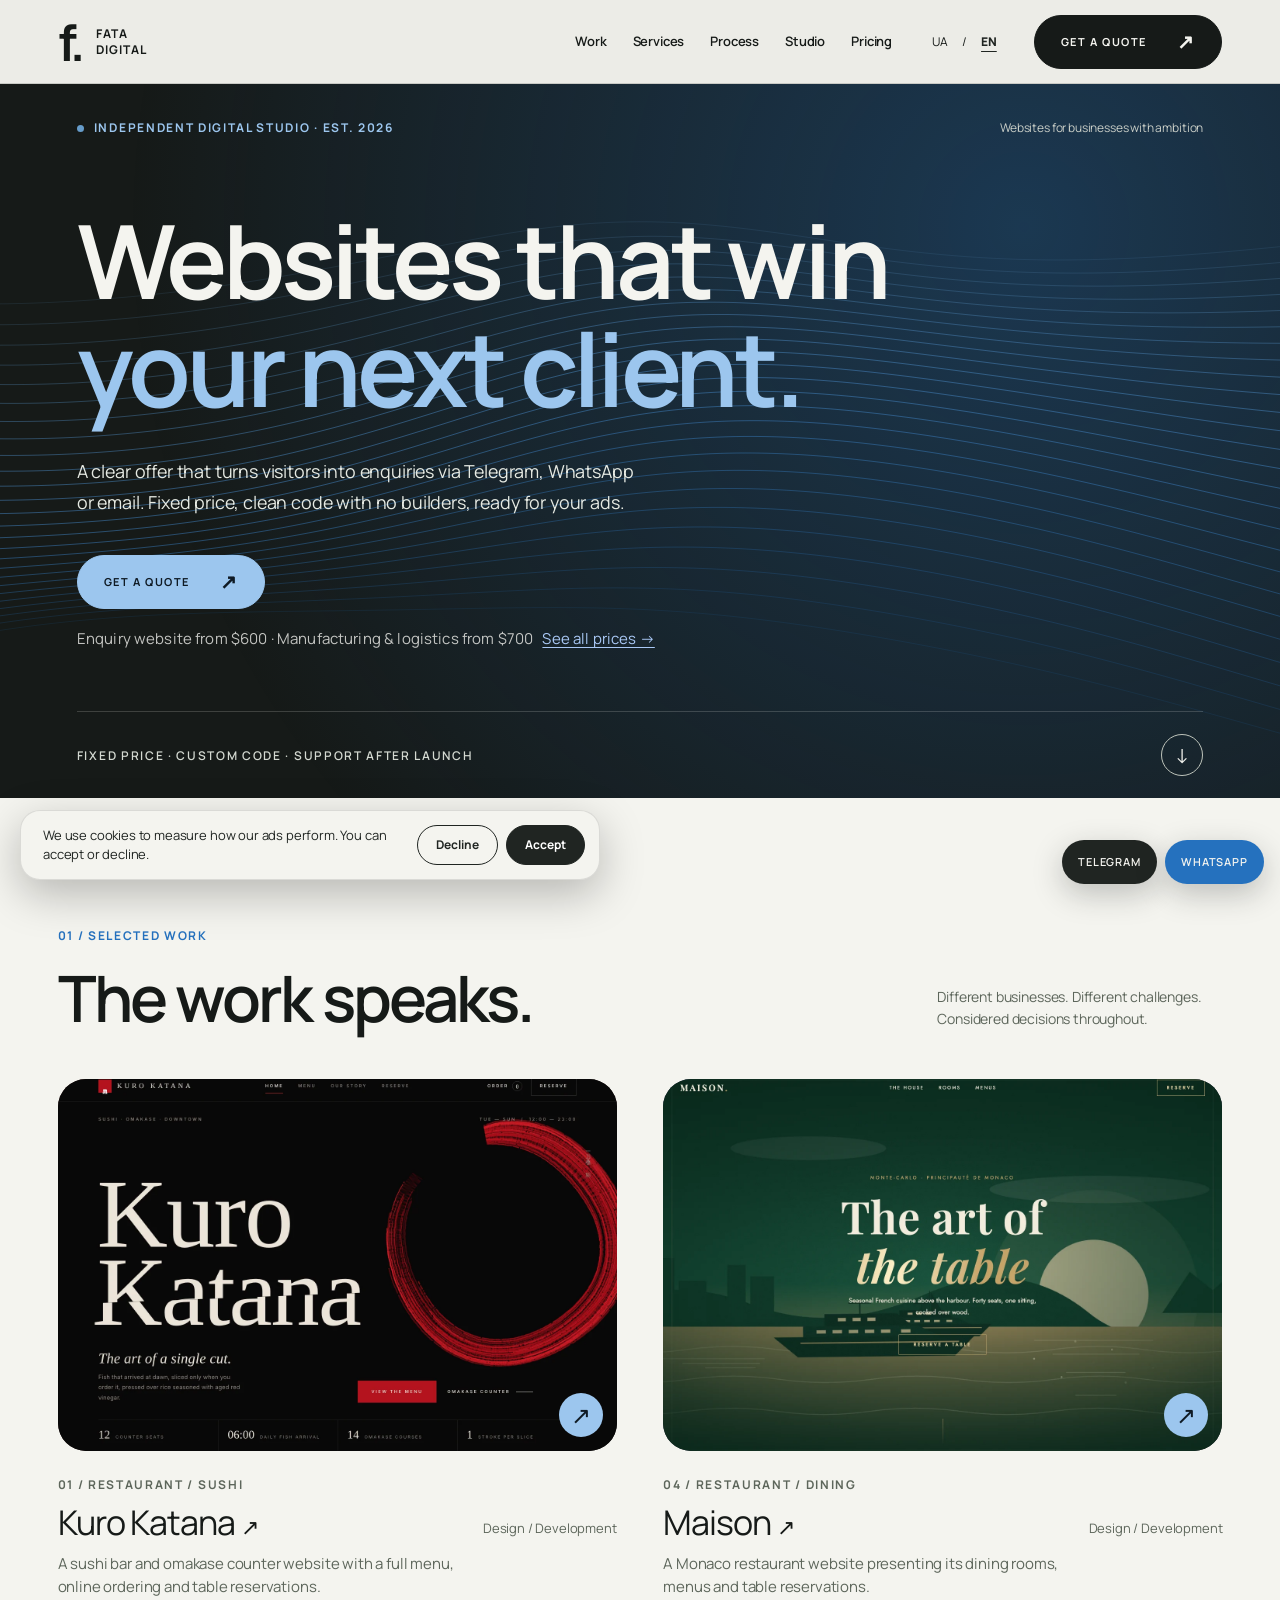
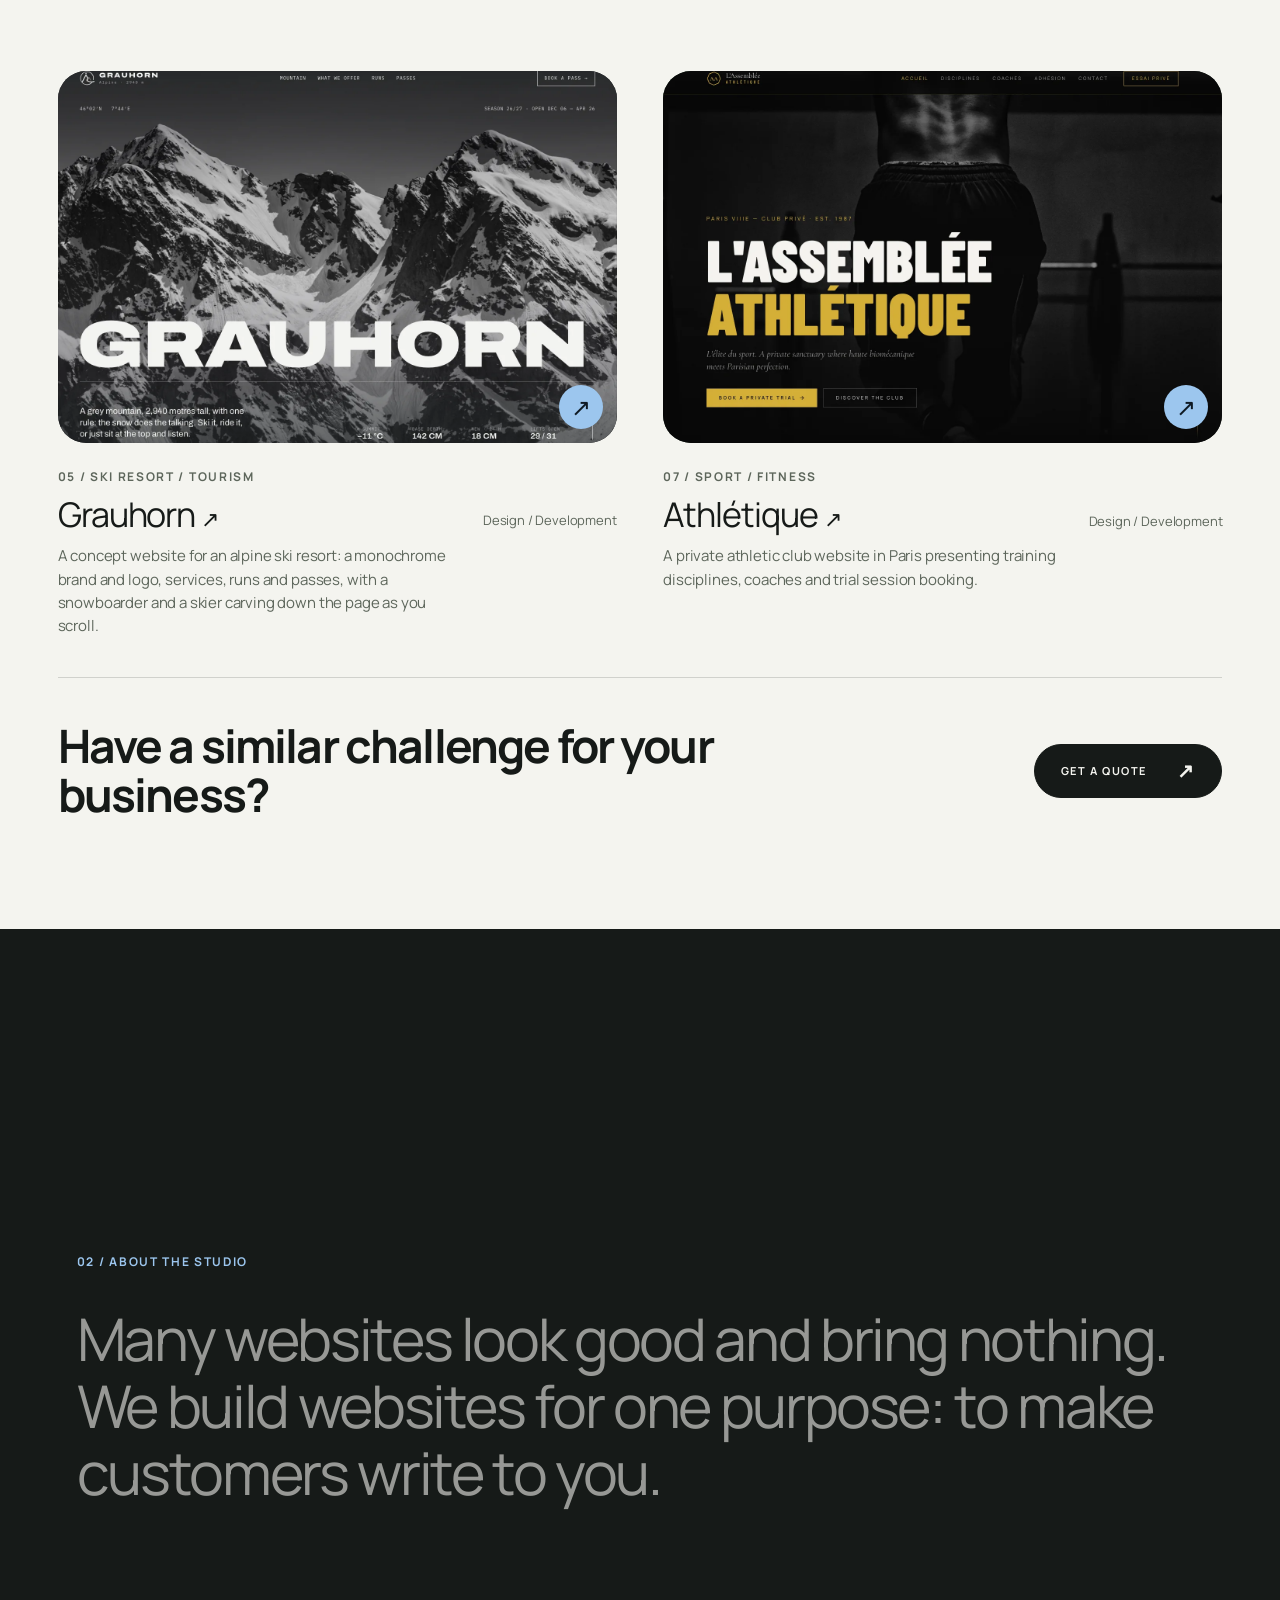
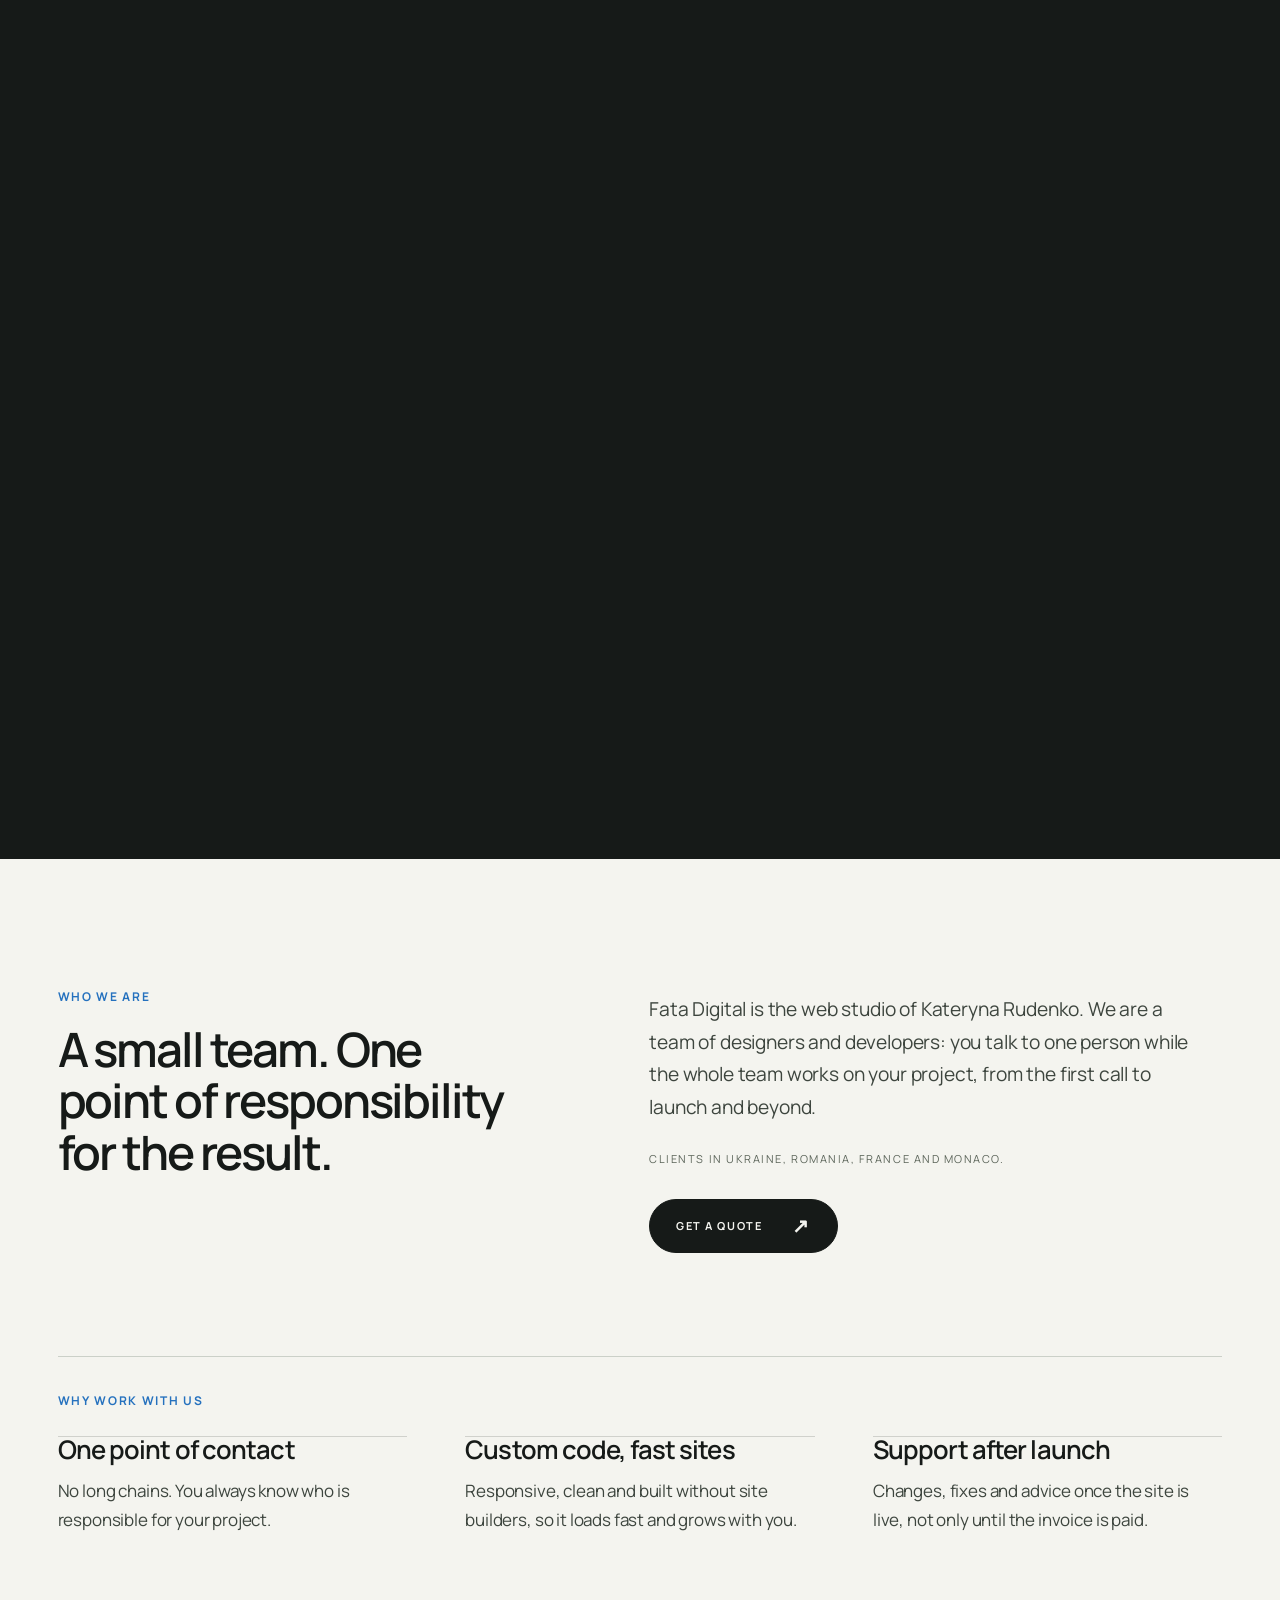
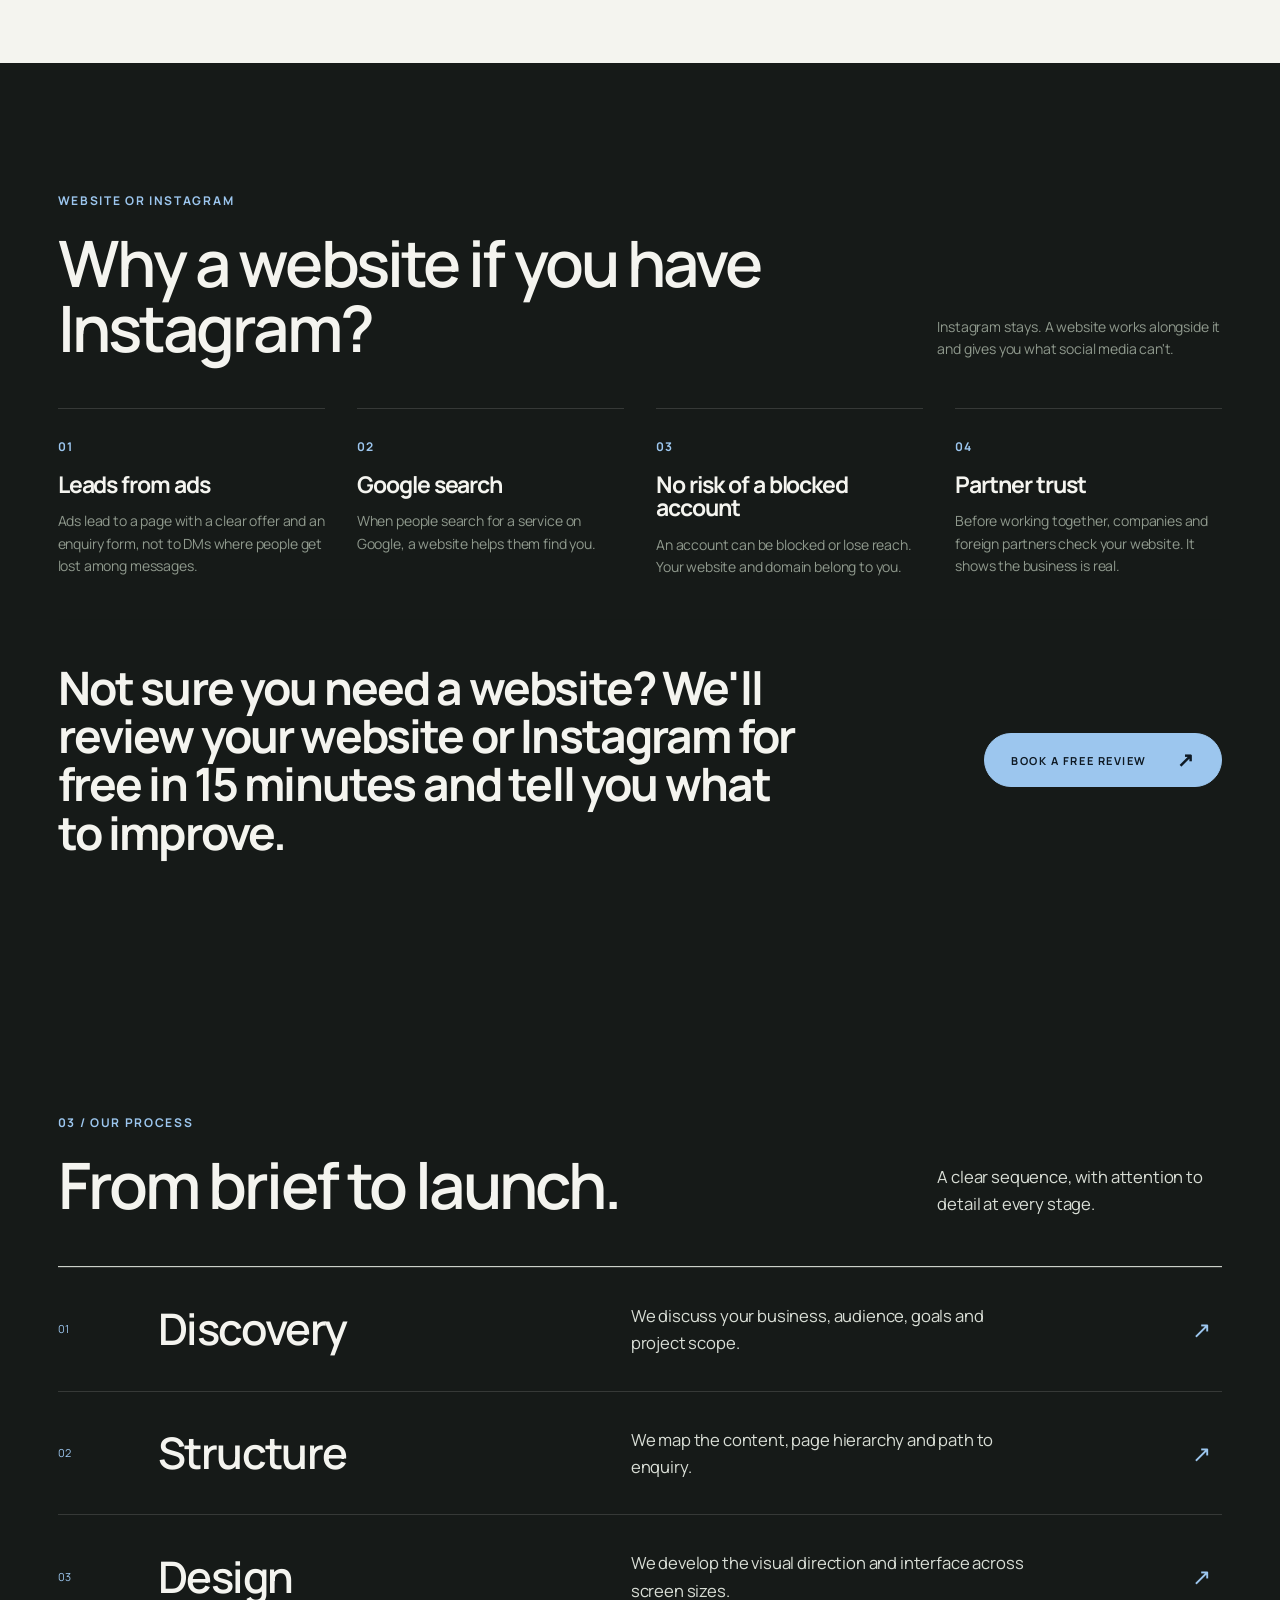
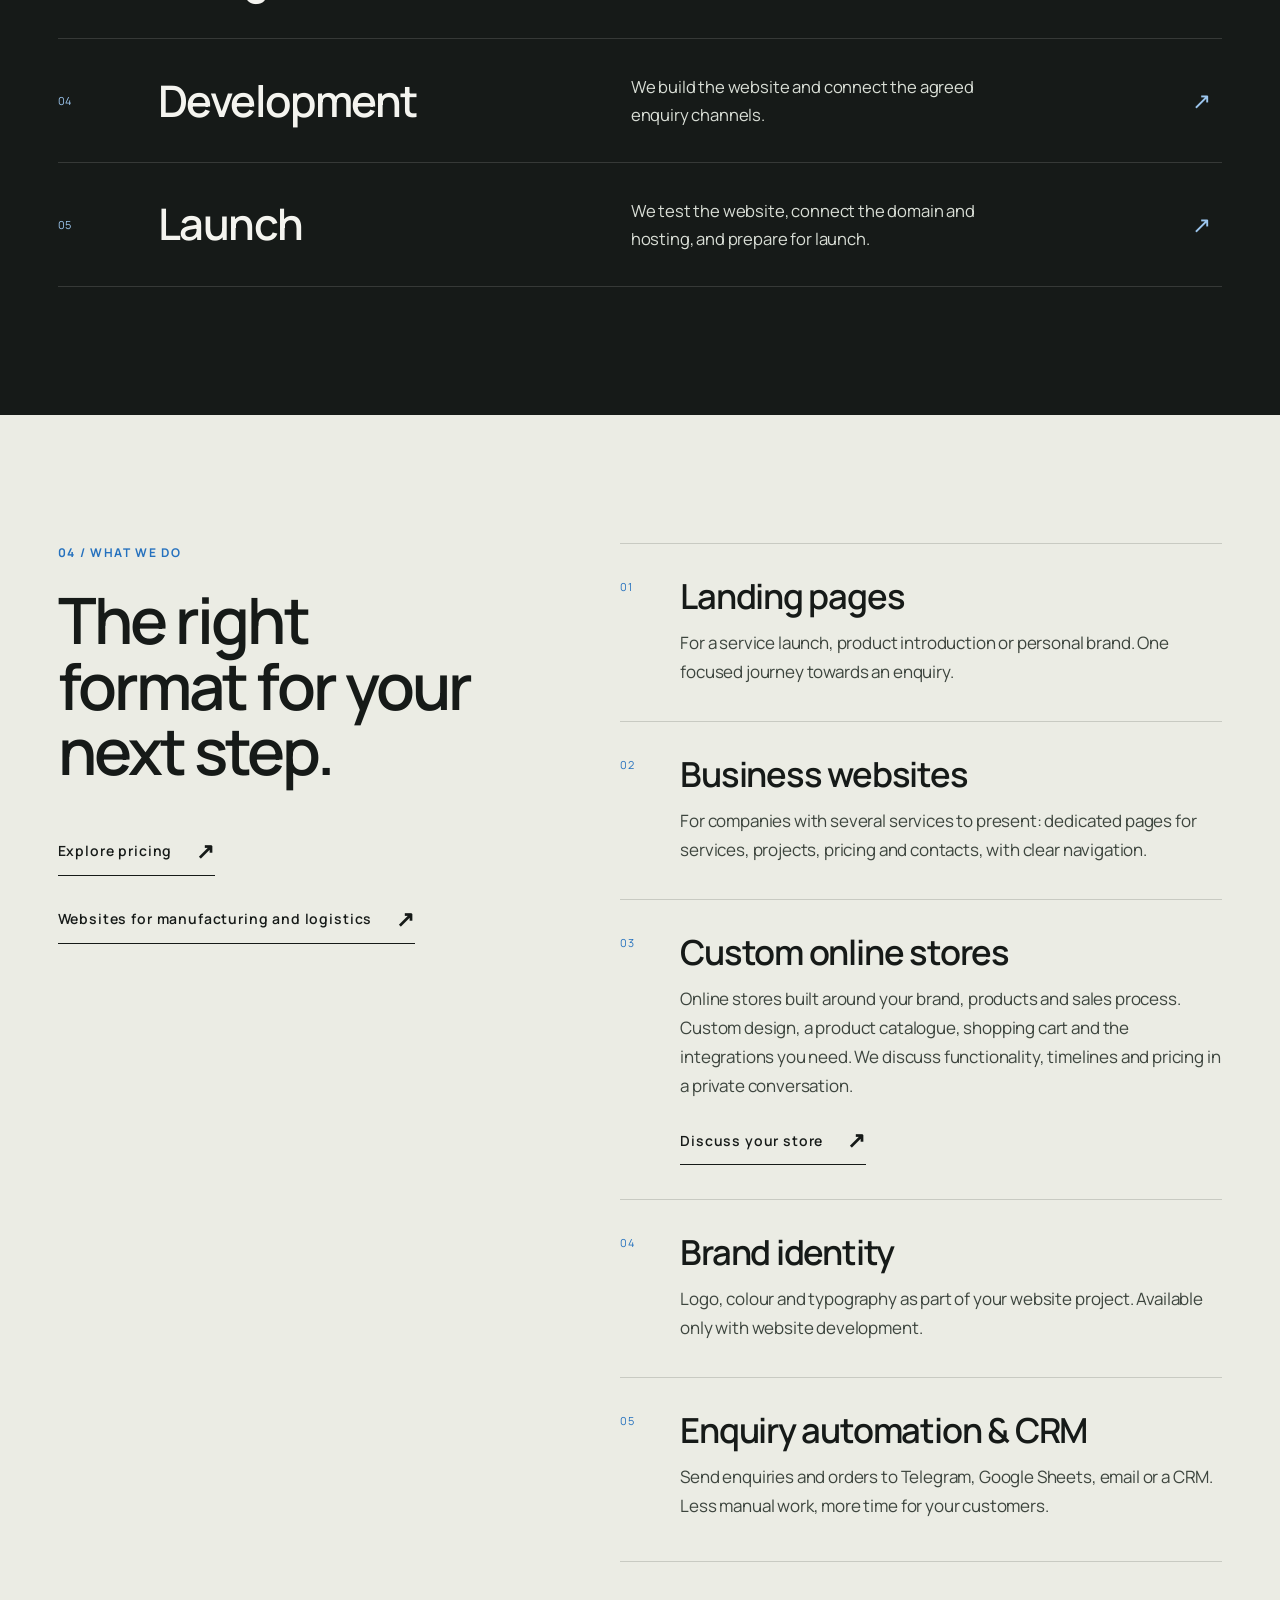
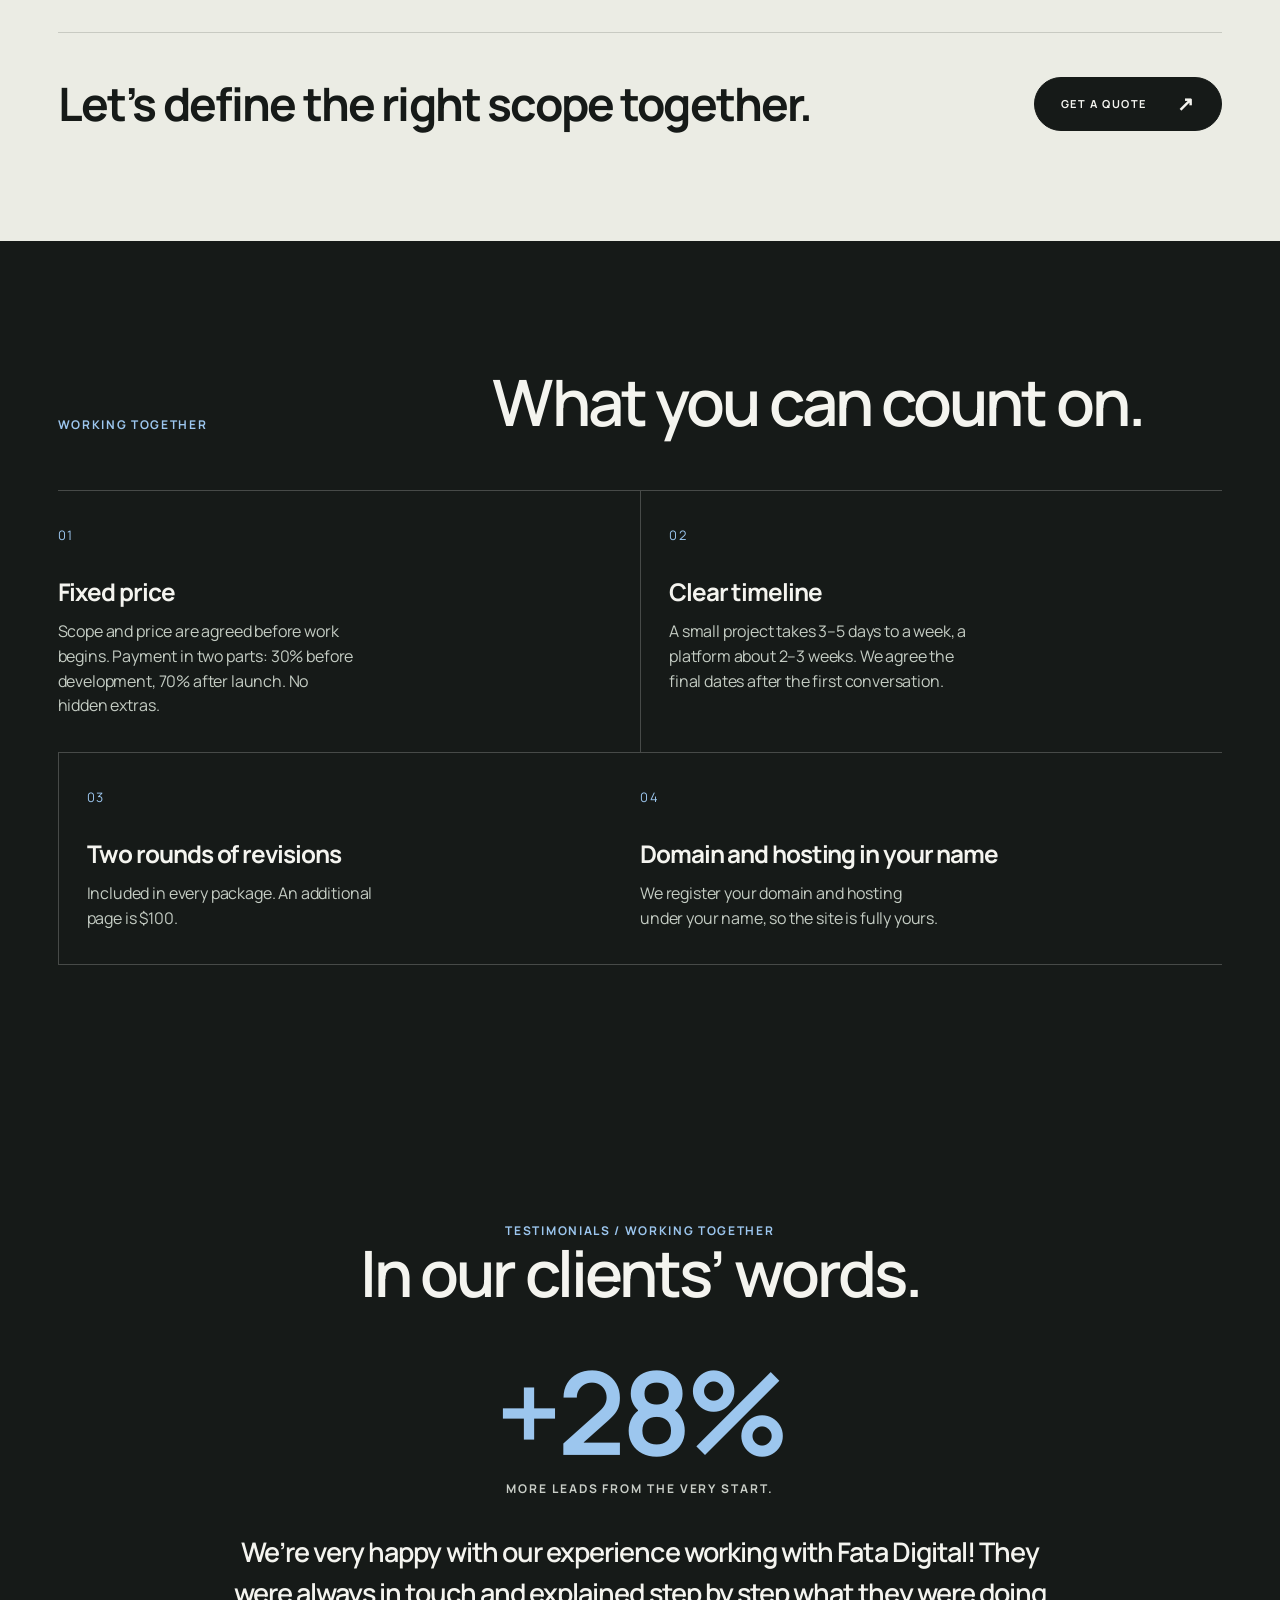
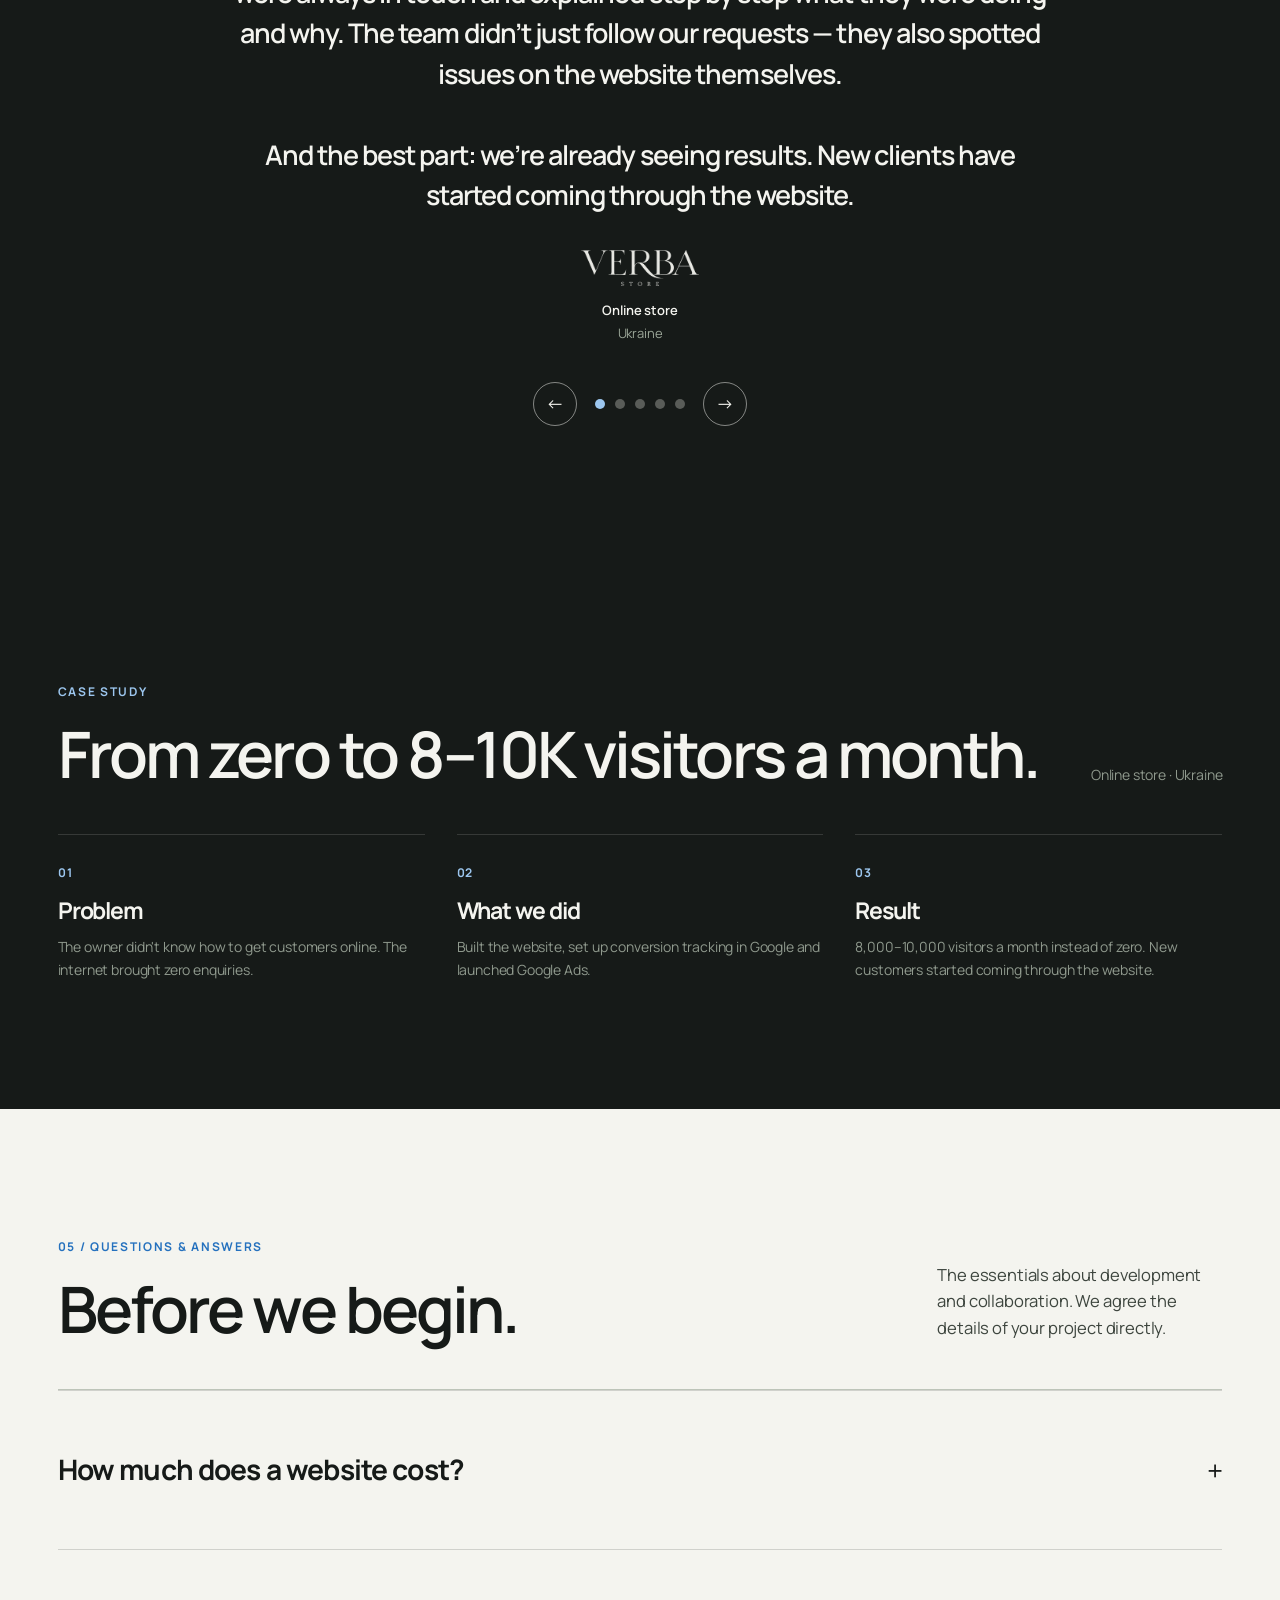
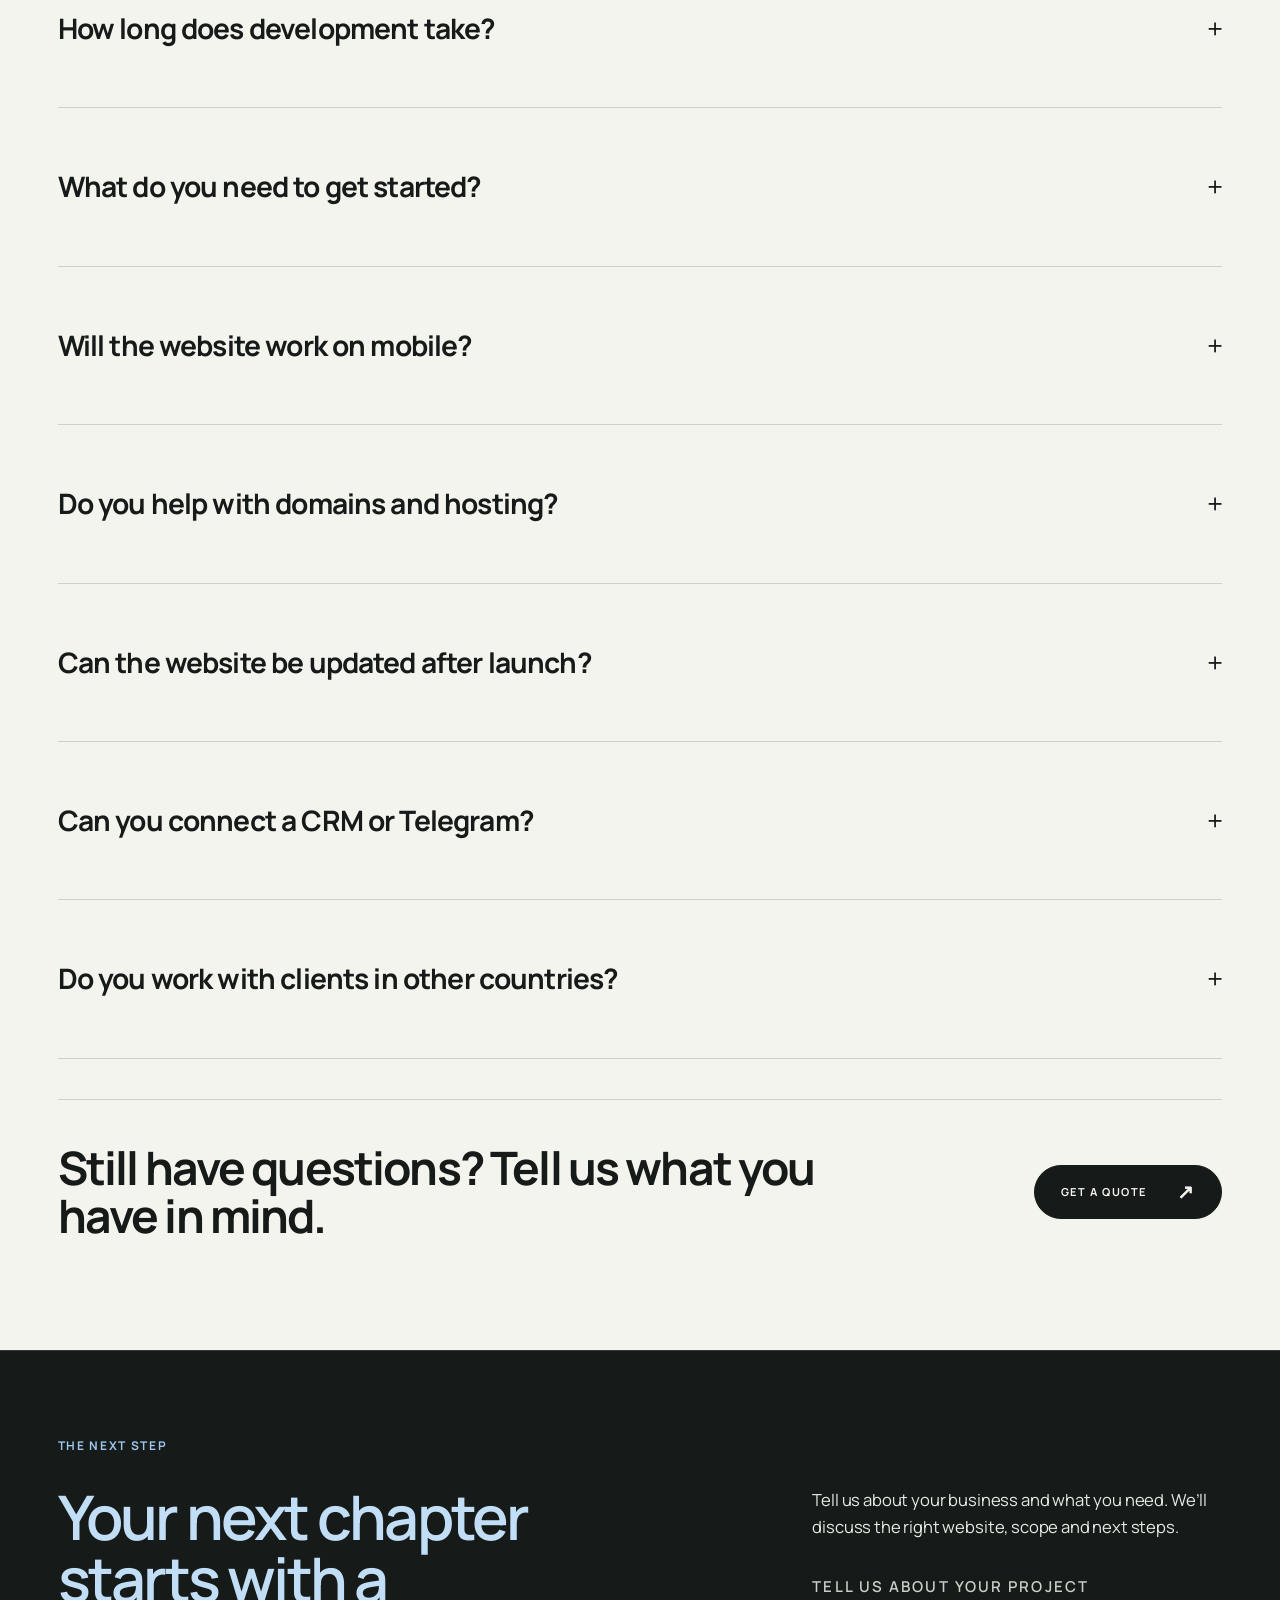
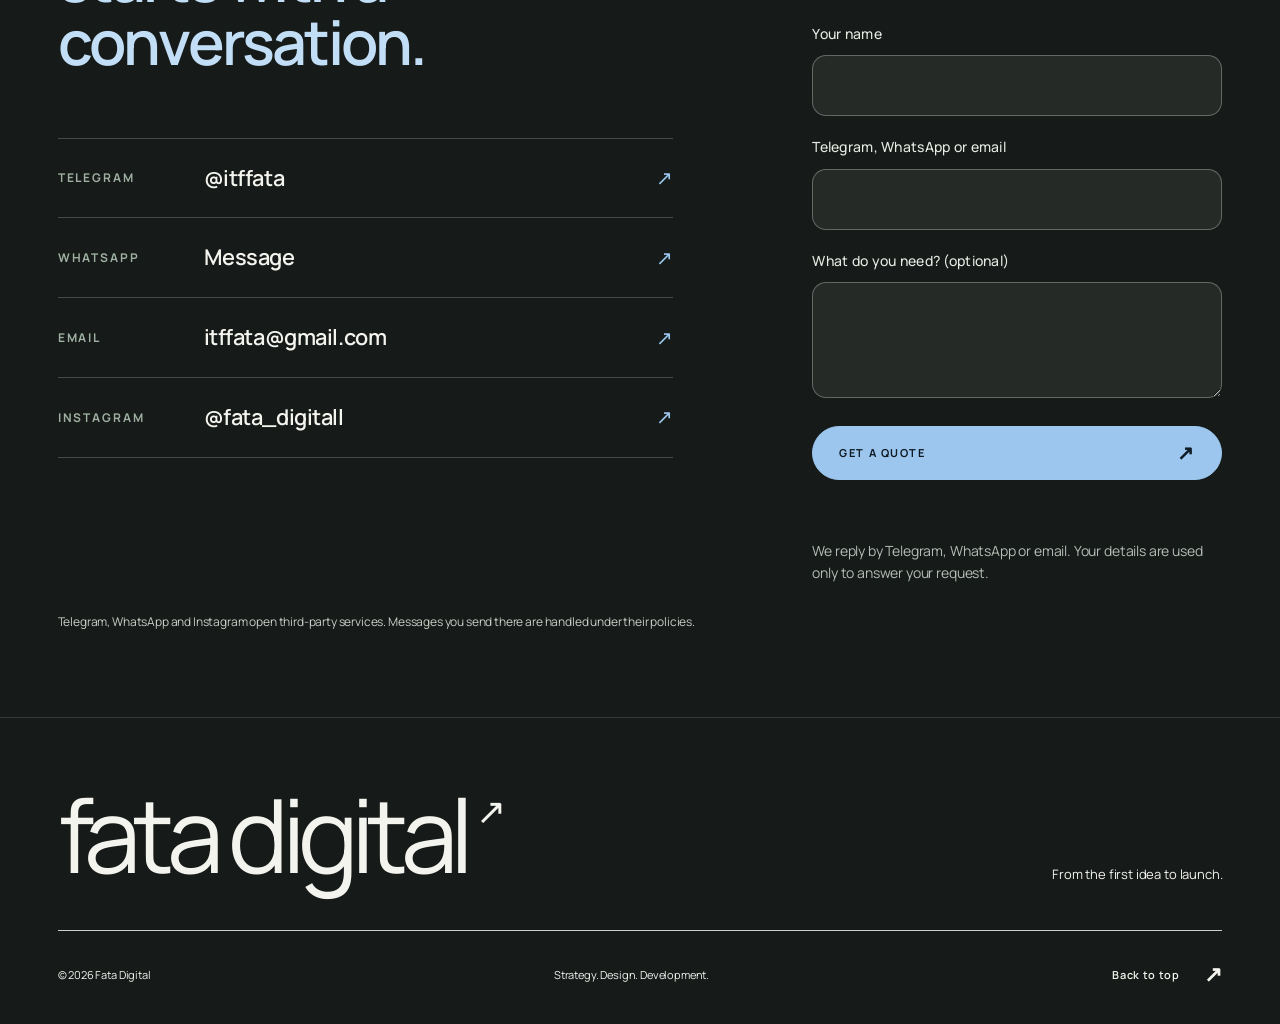
==== commit 8d4d7004: "Portfolio: replace TARGET with Grauhorn ski resort concept Swap project 05 card, hero preview and fe" ====
--- a/en/index.html
+++ b/en/index.html
@@ -10,7 +10,7 @@
 
   gtag('config', 'AW-18498293585');
 </script>
-<meta charset="utf-8"><meta name="viewport" content="width=device-width, initial-scale=1"><meta name="theme-color" content="#f4f4ef"><title>Fata Digital — Web Design &amp; Development Studio</title><meta name="description" content="Websites that make your business clear, compelling and easy to choose. Strategy, design, development and launch by Fata Digital."><link rel="canonical" href="https://fatadigital.online/"><meta property="og:type" content="website"><meta property="og:title" content="Fata Digital — Web Design &amp; Development Studio"><meta property="og:description" content="Websites that make your business clear, compelling and easy to choose. Strategy, design, development and launch by Fata Digital."><meta property="og:url" content="https://fatadigital.online/"><meta property="og:image" content="https://fatadigital.online/assets/social.jpg"><meta property="og:locale" content="en_US"><meta name="twitter:card" content="summary_large_image"><link rel="icon" href="../assets/favicon.svg" type="image/svg+xml"><link rel="stylesheet" href="../styles.css?v=20261116b"><script src="../translations.js?v=20261116b" defer></script><script src="../script.js?v=20261116b" defer></script><link rel="alternate" hreflang="uk" href="https://fatadigital.online/uk/"><link rel="alternate" hreflang="en" href="https://fatadigital.online/"><link rel="alternate" hreflang="x-default" href="https://fatadigital.online/"><script type="application/ld+json">{"@context": "https://schema.org", "@type": "ProfessionalService", "name": "Fata Digital", "url": "https://fatadigital.online/", "description": "Web design and development studio: landing pages and business websites in custom code, fixed price, support after launch.", "founder": {"@type": "Person", "name": "Kateryna Rudenko"}, "areaServed": ["Ukraine", "Romania", "France", "Monaco", "Europe"], "priceRange": "$200–$800", "knowsLanguage": ["uk", "en"], "sameAs": ["https://t.me/itffata"], "makesOffer": [{"@type": "Offer", "name": "Landing page with enquiry routing", "priceSpecification": {"@type": "PriceSpecification", "price": 200, "priceCurrency": "USD", "valueAddedTaxIncluded": false, "minPrice": 200}}, {"@type": "Offer", "name": "Enquiry website, up to 5 pages", "priceSpecification": {"@type": "PriceSpecification", "price": 600, "priceCurrency": "USD", "valueAddedTaxIncluded": false, "minPrice": 600}}, {"@type": "Offer", "name": "Pro website, up to 8 pages", "priceSpecification": {"@type": "PriceSpecification", "price": 800, "priceCurrency": "USD", "valueAddedTaxIncluded": false, "minPrice": 800}}]}</script></head><body data-page="home"><a data-i18n="skip" class="skip" href="#main">Skip to content</a><header class="header"><a class="brand" href="index.html" aria-label="Fata Digital"><span class="brand-symbol" aria-hidden="true">f.</span><span>FATA<br>DIGITAL</span></a><nav id="navigation" data-label="nav" aria-label="Main navigation"><a data-i18n="work" href="#works">Work</a><a data-i18n="services" href="#services">Services</a><a data-i18n="process" href="#process">Process</a><a data-i18n="studio" href="#studio">Studio</a><a data-i18n="prices" href="prices.html">Pricing</a><a class="menu-contact" href="#contact" data-i18n="start">Start a project</a></nav><div class="header-tools"><div class="languages" role="group" aria-label="Language" data-label="language"><a href="../uk/index.html" data-lang="uk" lang="uk">UA</a><span aria-hidden="true">/</span><a href="../index.html" data-lang="en" lang="en" aria-current="page">EN</a></div><a class="button header-cta" href="#contact"><span data-i18n="start" >Start a project</span><span aria-hidden="true">↗</span></a><button class="menu-toggle" type="button" aria-controls="navigation" aria-expanded="false" aria-label="Open menu"><span></span><span></span></button></div></header><main id="main"><section class="hero" id="home"><canvas class="hero-flow" aria-hidden="true"></canvas><div class="hero-top"><p data-i18n="heroeyebrow" class="eyebrow">Independent digital studio · Est. 2026</p><p data-i18n="herotag" class="hero-tag">Websites for businesses with ambition</p></div><div class="hero-grid"><div class="hero-copy"><h1><span data-i18n="hero1" >Websites that bring</span><br><span data-i18n="hero2" class="blue-text">you customers.</span></h1><p data-i18n="herocopy" class="hero-lead">A clear offer that turns visitors into enquiries via Telegram, WhatsApp or email. Fixed price, clean code with no builders, ready for your ads.</p><div class="hero-actions"><a class="button button-dark" href="#contact"><span data-i18n="start" >Get a quote</span><span aria-hidden="true">↗</span></a></div><p class="hero-price"><span data-i18n="heropricing">Enquiry website from $600 · Manufacturing &amp; logistics from $700</span> <a href="prices.html" data-i18n="heropricelink">See all prices →</a></p></div><a class="hero-art" href="#works" data-label="viewwork" aria-label="View our work"><span class="art-top">F / D <span aria-hidden="true">↗</span></span><div class="art-screen art-screen-back"><img src="../assets/projects/target.webp" width="1440" height="1000" data-alt="target" alt="Website preview: TARGET"></div><div class="art-screen art-screen-front"><img src="../assets/projects/athletique.webp" width="1440" height="1000" data-alt="athletique" fetchpriority="high" alt="Website preview: Athlétique"></div><span class="art-bottom"><span data-i18n="art" >Idea. Structure. Execution.</span><span>01 — 07</span></span></a></div><div class="hero-bottom"><p data-i18n="herobottom" >Fixed price · Custom code · Support after launch</p><a href="#works" class="scroll-link" data-label="viewwork" aria-label="View our work">↓</a></div></section><section class="work section" id="works"><div class="section-heading"><div><p data-i18n="selected" class="eyebrow">01 / Selected work</p><h2 data-i18n="worktitle" >The work speaks.</h2></div><p data-i18n="workintro" >Different businesses. Different challenges. Considered decisions throughout.</p></div><div class="project-grid"><article class="project project-kuro"><a class="project-image" data-project="kuro" href="https://work.fatadigital.online/kuro-katana/" target="_blank" rel="noopener noreferrer" aria-label="View Kuro Katana — opens in a new tab"><div class="project-browser" aria-hidden="true"><i></i><i></i><i></i><span>Kuro Katana</span></div><img src="../assets/projects/kuro-katana.webp" width="1440" height="1000" loading="lazy" data-alt="kuro" alt="Website preview: Kuro Katana"><span class="project-open" aria-hidden="true">↗</span></a><div class="project-meta"><div><p class="eyebrow">01 / <span data-i18n="cat_kuro" >Restaurant / Sushi</span></p><h3><a href="https://work.fatadigital.online/kuro-katana/" target="_blank" rel="noopener noreferrer">Kuro Katana <span aria-hidden="true">↗</span></a></h3></div><p data-i18n="web" class="project-service">Design / Development</p></div><p data-i18n="desc_kuro" class="project-description">A sushi bar and omakase counter website with a full menu, online ordering and table reservations.</p></article><article class="project project-mare"><a class="project-image" data-project="mare" href="https://work.fatadigital.online/mare/" target="_blank" rel="noopener noreferrer" aria-label="View MARE — opens in a new tab"><div class="project-browser" aria-hidden="true"><i></i><i></i><i></i><span>MARE</span></div><img src="../assets/projects/mare.webp" width="1440" height="1000" loading="lazy" data-alt="mare" alt="Website preview: MARE"><span class="project-open" aria-hidden="true">↗</span></a><div class="project-meta"><div><p class="eyebrow">02 / <span data-i18n="cat_mare" >Logistics / Sea Freight</span></p><h3><a href="https://work.fatadigital.online/mare/" target="_blank" rel="noopener noreferrer">MARE <span aria-hidden="true">↗</span></a></h3></div><p data-i18n="web" class="project-service">Design / Development</p></div><p data-i18n="desc_mare" class="project-description">A sea freight company website presenting its services, fleet and shipping routes.</p></article><article class="project project-safeway"><a class="project-image" data-project="safeway" href="https://safewayua.com" target="_blank" rel="noopener noreferrer" aria-label="View SafeWay UA — opens in a new tab"><div class="project-browser" aria-hidden="true"><i></i><i></i><i></i><span>SafeWay UA</span></div><img src="../assets/projects/safeway.webp" width="1440" height="1000" loading="lazy" data-alt="safeway" alt="Website preview: SafeWay UA"><span class="project-open" aria-hidden="true">↗</span></a><div class="project-meta"><div><p class="eyebrow">03 / <span data-i18n="cat_safeway" >Logistics / Services</span></p><h3><a href="https://safewayua.com" target="_blank" rel="noopener noreferrer">SafeWay UA <span aria-hidden="true">↗</span></a></h3></div><p data-i18n="web" class="project-service">Design / Development</p></div><p data-i18n="desc_safeway" class="project-description">A service website for people looking for reliable transport solutions.</p></article><article class="project project-maison"><a class="project-image" data-project="maison" href="https://work.fatadigital.online/maison/" target="_blank" rel="noopener noreferrer" aria-label="View Maison — opens in a new tab"><div class="project-browser" aria-hidden="true"><i></i><i></i><i></i><span>Maison</span></div><img src="../assets/projects/maison.webp" width="1440" height="1000" loading="lazy" data-alt="maison" alt="Website preview: Maison"><span class="project-open" aria-hidden="true">↗</span></a><div class="project-meta"><div><p class="eyebrow">04 / <span data-i18n="cat_maison" >Restaurant / Dining</span></p><h3><a href="https://work.fatadigital.online/maison/" target="_blank" rel="noopener noreferrer">Maison <span aria-hidden="true">↗</span></a></h3></div><p data-i18n="web" class="project-service">Design / Development</p></div><p data-i18n="desc_maison" class="project-description">A Monaco restaurant website presenting its dining rooms, menus and table reservations.</p></article><article class="project project-target"><a class="project-image" data-project="target" href="https://work.fatadigital.online/target/" target="_blank" rel="noopener noreferrer" aria-label="View TARGET — opens in a new tab"><div class="project-browser" aria-hidden="true"><i></i><i></i><i></i><span>TARGET</span></div><img src="../assets/projects/target.webp" width="1440" height="1000" loading="lazy" data-alt="target" alt="Website preview: TARGET"><span class="project-open" aria-hidden="true">↗</span></a><div class="project-meta"><div><p class="eyebrow">05 / <span data-i18n="cat_target" >Marketing / Digital</span></p><h3><a href="https://work.fatadigital.online/target/" target="_blank" rel="noopener noreferrer">TARGET <span aria-hidden="true">↗</span></a></h3></div><p data-i18n="web" class="project-service">Design / Development</p></div><p data-i18n="desc_target" class="project-description">A marketing agency website focused on advertising, services and client enquiries.</p></article><article class="project project-metalpro"><a class="project-image" data-project="metalpro" href="https://metalpro.in.ua/" target="_blank" rel="noopener noreferrer" aria-label="View MetalPro — opens in a new tab"><div class="project-browser" aria-hidden="true"><i></i><i></i><i></i><span>MetalPro</span></div><img src="../assets/projects/metalpro.webp" width="1440" height="1000" loading="lazy" data-alt="metalpro" alt="Website preview: MetalPro"><span class="project-open" aria-hidden="true">↗</span></a><div class="project-meta"><div><p class="eyebrow">06 / <span data-i18n="cat_metalpro" >Manufacturing / Metalwork</span></p><h3><a href="https://metalpro.in.ua/" target="_blank" rel="noopener noreferrer">MetalPro <span aria-hidden="true">↗</span></a></h3></div><p data-i18n="web" class="project-service">Design / Development</p></div><p data-i18n="desc_metalpro" class="project-description">A gates, fences and canopies manufacturer’s website with services, completed projects and an enquiry form.</p></article><article class="project project-athletique"><a class="project-image" data-project="athletique" href="https://work.fatadigital.online/Athl-tique/" target="_blank" rel="noopener noreferrer" aria-label="View Athlétique — opens in a new tab"><div class="project-browser" aria-hidden="true"><i></i><i></i><i></i><span>Athlétique</span></div><img src="../assets/projects/athletique.webp" width="1440" height="1000" loading="lazy" data-alt="athletique" alt="Website preview: Athlétique"><span class="project-open" aria-hidden="true">↗</span></a><div class="project-meta"><div><p class="eyebrow">07 / <span data-i18n="cat_athletique" >Sport / Fitness</span></p><h3><a href="https://work.fatadigital.online/Athl-tique/" target="_blank" rel="noopener noreferrer">Athlétique <span aria-hidden="true">↗</span></a></h3></div><p data-i18n="web" class="project-service">Design / Development</p></div><p data-i18n="desc_athletique" class="project-description">A private athletic club website in Paris presenting training disciplines, coaches and trial session booking.</p></article></div><div class="section-cta"><p data-i18n="ctawork">Have a similar challenge for your business?</p><a class="button button-dark" href="#contact"><span data-i18n="start">Get a quote</span><span aria-hidden="true">↗</span></a></div></section><section class="studio section karaoke-sec" id="studio"><div class="karaoke-pin"><p data-i18n="studiolabel" class="eyebrow">02 / About the studio</p><p class="karaoke" id="karaoke" aria-label="">Many websites look good and bring nothing. We build websites for one purpose: to make customers write to you.</p></div></section><section class="founder section" id="founder"><div class="founder-grid founder-text"><div class="founder-copy"><div class="f-left"><p data-i18n="founderlabel" class="eyebrow">Who we are</p><h2 data-i18n="foundertitle">A small team. One point of responsibility for the result.</h2></div><div class="f-right"><p data-i18n="foundercopy" class="large-copy">Fata Digital is the web studio of Kateryna Rudenko. We are a team of designers and developers: you talk to one person while the whole team works on your project, from the first call to launch and beyond.</p><p data-i18n="founderclients" class="founder-clients">Clients in Ukraine, Romania, France and Monaco.</p><div class="founder-actions"><a class="button button-dark" href="https://t.me/itffata"><span data-i18n="start">Get a quote</span><span aria-hidden="true">↗</span></a></div></div></div></div><div class="why"><p data-i18n="whylabel" class="eyebrow">Why work with us</p><div class="why-grid"><article><h3 data-i18n="why0">One point of contact</h3><p data-i18n="whyc0">No long chains. You always know who is responsible for your project.</p></article><article><h3 data-i18n="why1">Custom code, fast sites</h3><p data-i18n="whyc1">Responsive, clean and built without site builders, so it loads fast and grows with you.</p></article><article><h3 data-i18n="why2">Support after launch</h3><p data-i18n="whyc2">Changes, fixes and advice once the site is live, not only until the invoice is paid.</p></article></div></div></section><section class="section ig-why" id="instagram"><div class="section-heading"><div><p data-i18n="iglabel" class="eyebrow">Website or Instagram</p><h2 data-i18n="igtitle">Why a website if you have Instagram?</h2></div><p data-i18n="igintro">Instagram stays. A website works alongside it and gives you what social media can't.</p></div><div class="ig-grid"><article><span class="index">01</span><h3 data-i18n="ig0">Leads from ads</h3><p data-i18n="igc0">Ads lead to a page with a clear offer and an enquiry form, not to DMs where people get lost among messages.</p></article><article><span class="index">02</span><h3 data-i18n="ig1">Google search</h3><p data-i18n="igc1">When people search for a service on Google, a website helps them find you.</p></article><article><span class="index">03</span><h3 data-i18n="ig2">No risk of a blocked account</h3><p data-i18n="igc2">An account can be blocked or lose reach. Your website and domain belong to you.</p></article><article><span class="index">04</span><h3 data-i18n="ig3">Partner trust</h3><p data-i18n="igc3">Before working together, companies and foreign partners check your website. It shows the business is real.</p></article></div><div class="section-cta audit-cta"><p data-i18n="audit">Not sure you need a website? We'll review your website or Instagram for free in 15 minutes and tell you what to improve.</p><a class="button button-dark" href="https://t.me/itffata" target="_blank" rel="noopener noreferrer"><span data-i18n="auditcta">Book a free review</span><span aria-hidden="true">↗</span></a></div></section><section class="section process" id="process"><div class="section-heading"><div><p data-i18n="processlabel" class="eyebrow">03 / Our process</p><h2 data-i18n="processtitle" >From brief to launch.</h2></div><p data-i18n="processintro" >A clear sequence, with attention to detail at every stage.</p></div><div class="process-list"><article><span class="index">01</span><h3 data-i18n="p0" >Discovery</h3><p data-i18n="pc0" >We discuss your business, audience, goals and project scope.</p><span aria-hidden="true" class="process-plus">↗</span></article><article><span class="index">02</span><h3 data-i18n="p1" >Structure</h3><p data-i18n="pc1" >We map the content, page hierarchy and path to enquiry.</p><span aria-hidden="true" class="process-plus">↗</span></article><article><span class="index">03</span><h3 data-i18n="p2" >Design</h3><p data-i18n="pc2" >We develop the visual direction and interface across screen sizes.</p><span aria-hidden="true" class="process-plus">↗</span></article><article><span class="index">04</span><h3 data-i18n="p3" >Development</h3><p data-i18n="pc3" >We build the website and connect the agreed enquiry channels.</p><span aria-hidden="true" class="process-plus">↗</span></article><article><span class="index">05</span><h3 data-i18n="p4" >Launch</h3><p data-i18n="pc4" >We test the website, connect the domain and hosting, and prepare for launch.</p><span aria-hidden="true" class="process-plus">↗</span></article></div></section><section class="services section" id="services"><div class="services-intro"><div class="si-in"><p data-i18n="serviceslabel" class="eyebrow">04 / What we do</p><h2 data-i18n="servicestitle" >The right format for your next step.</h2><a class="text-link" href="prices.html"><span data-i18n="seeprices" >Explore pricing</span><span aria-hidden="true">↗</span></a><a class="text-link" href="b2b.html"><span data-i18n="b2blink">Websites for manufacturing and logistics</span><span aria-hidden="true">↗</span></a></div></div><div class="services-list"><article><span class="index">01</span><div><h3 data-i18n="s0" >Landing pages</h3><p data-i18n="sc0" >For a service launch, product introduction or personal brand. One focused journey towards an enquiry.</p></div></article><article><span class="index">02</span><div><h3 data-i18n="s1" >Business websites</h3><p data-i18n="sc1" >For companies with several services to present: dedicated pages for services, projects, pricing and contacts, with clear navigation.</p></div></article><article><span class="index">03</span><div><h3 data-i18n="storetitle">Custom online stores</h3><p data-i18n="storecopy">Online stores built around your brand, products and sales process. Custom design, a product catalogue, shopping cart and the integrations you need. We discuss functionality, timelines and pricing in a private conversation.</p><p><a class="text-link" href="https://t.me/itffata" target="_blank" rel="noopener noreferrer"><span data-i18n="storecta">Discuss your store</span><span aria-hidden="true">↗</span></a></p></div></article><article><span class="index">04</span><div><h3 data-i18n="s2" >Brand identity</h3><p data-i18n="sc2" >Logo, colour and typography as part of your website project. Available only with website development.</p></div></article><article><span class="index">05</span><div><h3 data-i18n="s3" >Enquiry automation &amp; CRM</h3><p data-i18n="sc3" >Send enquiries and orders to Telegram, Google Sheets, email or a CRM. Less manual work, more time for your customers.</p></div></article></div><div class="section-cta"><p data-i18n="ctaservices">Let’s define the right scope together.</p><a class="button button-dark" href="#contact"><span data-i18n="start">Get a quote</span><span aria-hidden="true">↗</span></a></div></section><section class="terms section" id="terms"><div class="terms-head"><p data-i18n="termslabel" class="eyebrow">Working together</p><h2 data-i18n="termstitle">What you can count on.</h2></div><div class="terms-grid"><article><span class="index">01</span><h3 data-i18n="terms0">Fixed price</h3><p data-i18n="termsc0">Scope and price are agreed before work begins. Payment in two parts: 30% before development, 70% after launch. No hidden extras.</p></article><article><span class="index">02</span><h3 data-i18n="terms1">Clear timeline</h3><p data-i18n="termsc1">A small project takes 3–5 days to a week, a platform about 2–3 weeks. We agree the final dates after the first conversation.</p></article><article><span class="index">03</span><h3 data-i18n="terms2">Two rounds of revisions</h3><p data-i18n="termsc2">Included in every package. An additional page is $100.</p></article><article><span class="index">04</span><h3 data-i18n="terms5">Domain and hosting in your name</h3><p data-i18n="termsc5">We register your domain and hosting under your name, so the site is fully yours.</p></article></div></section><section class="section reviews" id="reviews" aria-labelledby="reviews-title"><div class="rv-head"><p data-i18n="reviewslabel" class="eyebrow">Testimonials / Working together</p><h2 data-i18n="reviewstitle" id="reviews-title">In our clients’ words.</h2></div><div class="rv" id="rv"><div class="rv-stage"><figure class="rv-slide is-on" data-i="0"><div class="rv-stat"><strong data-count="28" data-pre="+" data-suf="%">+28%</strong><span data-i18n="resc0">More leads from the very start.</span></div><blockquote data-i18n="reviewscopy0">We’re very happy with our experience working with Fata Digital! They were always in touch and explained step by step what they were doing and why. The team didn’t just follow our requests — they also spotted issues on the website themselves.
+<meta charset="utf-8"><meta name="viewport" content="width=device-width, initial-scale=1"><meta name="theme-color" content="#f4f4ef"><title>Fata Digital — Web Design &amp; Development Studio</title><meta name="description" content="Websites that make your business clear, compelling and easy to choose. Strategy, design, development and launch by Fata Digital."><link rel="canonical" href="https://fatadigital.online/"><meta property="og:type" content="website"><meta property="og:title" content="Fata Digital — Web Design &amp; Development Studio"><meta property="og:description" content="Websites that make your business clear, compelling and easy to choose. Strategy, design, development and launch by Fata Digital."><meta property="og:url" content="https://fatadigital.online/"><meta property="og:image" content="https://fatadigital.online/assets/social.jpg"><meta property="og:locale" content="en_US"><meta name="twitter:card" content="summary_large_image"><link rel="icon" href="../assets/favicon.svg" type="image/svg+xml"><link rel="stylesheet" href="../styles.css?v=20261125a"><script src="../translations.js?v=20261125a" defer></script><script src="../script.js?v=20261125a" defer></script><link rel="alternate" hreflang="uk" href="https://fatadigital.online/uk/"><link rel="alternate" hreflang="en" href="https://fatadigital.online/"><link rel="alternate" hreflang="x-default" href="https://fatadigital.online/"><script type="application/ld+json">{"@context": "https://schema.org", "@type": "ProfessionalService", "name": "Fata Digital", "url": "https://fatadigital.online/", "description": "Web design and development studio: landing pages and business websites in custom code, fixed price, support after launch.", "founder": {"@type": "Person", "name": "Kateryna Rudenko"}, "areaServed": ["Ukraine", "Romania", "France", "Monaco", "Europe"], "priceRange": "$200–$800", "knowsLanguage": ["uk", "en"], "sameAs": ["https://t.me/itffata"], "makesOffer": [{"@type": "Offer", "name": "Landing page with enquiry routing", "priceSpecification": {"@type": "PriceSpecification", "price": 200, "priceCurrency": "USD", "valueAddedTaxIncluded": false, "minPrice": 200}}, {"@type": "Offer", "name": "Enquiry website, up to 5 pages", "priceSpecification": {"@type": "PriceSpecification", "price": 600, "priceCurrency": "USD", "valueAddedTaxIncluded": false, "minPrice": 600}}, {"@type": "Offer", "name": "Pro website, up to 8 pages", "priceSpecification": {"@type": "PriceSpecification", "price": 800, "priceCurrency": "USD", "valueAddedTaxIncluded": false, "minPrice": 800}}]}</script></head><body data-page="home"><a data-i18n="skip" class="skip" href="#main">Skip to content</a><header class="header"><a class="brand" href="index.html" aria-label="Fata Digital"><span class="brand-symbol" aria-hidden="true">f.</span><span>FATA<br>DIGITAL</span></a><nav id="navigation" data-label="nav" aria-label="Main navigation"><a data-i18n="work" href="#works">Work</a><a data-i18n="services" href="#services">Services</a><a data-i18n="process" href="#process">Process</a><a data-i18n="studio" href="#studio">Studio</a><a data-i18n="prices" href="prices.html">Pricing</a><a class="menu-contact" href="#contact" data-i18n="start">Start a project</a></nav><div class="header-tools"><div class="languages" role="group" aria-label="Language" data-label="language"><a href="../uk/index.html" data-lang="uk" lang="uk">UA</a><span aria-hidden="true">/</span><a href="../index.html" data-lang="en" lang="en" aria-current="page">EN</a></div><a class="button header-cta" href="#contact"><span data-i18n="start" >Start a project</span><span aria-hidden="true">↗</span></a><button class="menu-toggle" type="button" aria-controls="navigation" aria-expanded="false" aria-label="Open menu"><span></span><span></span></button></div></header><main id="main"><section class="hero" id="home"><canvas class="hero-flow" aria-hidden="true"></canvas><div class="hero-top"><p data-i18n="heroeyebrow" class="eyebrow">Independent digital studio · Est. 2026</p><p data-i18n="herotag" class="hero-tag">Websites for businesses with ambition</p></div><div class="hero-grid"><div class="hero-copy"><h1><span data-i18n="hero1" >Websites that bring</span><br><span data-i18n="hero2" class="blue-text">you customers.</span></h1><p data-i18n="herocopy" class="hero-lead">A clear offer that turns visitors into enquiries via Telegram, WhatsApp or email. Fixed price, clean code with no builders, ready for your ads.</p><div class="hero-actions"><a class="button button-dark" href="#contact"><span data-i18n="start" >Get a quote</span><span aria-hidden="true">↗</span></a></div><p class="hero-price"><span data-i18n="heropricing">Enquiry website from $600 · Manufacturing &amp; logistics from $700</span> <a href="prices.html" data-i18n="heropricelink">See all prices →</a></p></div><a class="hero-art" href="#works" data-label="viewwork" aria-label="View our work"><span class="art-top">F / D <span aria-hidden="true">↗</span></span><div class="art-screen art-screen-back"><img src="../assets/projects/grauhorn.webp" width="1440" height="1000" data-alt="grauhorn" alt="Website preview: Grauhorn"></div><div class="art-screen art-screen-front"><img src="../assets/projects/athletique.webp" width="1440" height="1000" data-alt="athletique" fetchpriority="high" alt="Website preview: Athlétique"></div><span class="art-bottom"><span data-i18n="art" >Idea. Structure. Execution.</span><span>01 — 07</span></span></a></div><div class="hero-bottom"><p data-i18n="herobottom" >Fixed price · Custom code · Support after launch</p><a href="#works" class="scroll-link" data-label="viewwork" aria-label="View our work">↓</a></div></section><section class="work section" id="works"><div class="section-heading"><div><p data-i18n="selected" class="eyebrow">01 / Selected work</p><h2 data-i18n="worktitle" >The work speaks.</h2></div><p data-i18n="workintro" >Different businesses. Different challenges. Considered decisions throughout.</p></div><div class="project-grid"><article class="project project-kuro"><a class="project-image" data-project="kuro" href="https://work.fatadigital.online/kuro-katana/" target="_blank" rel="noopener noreferrer" aria-label="View Kuro Katana — opens in a new tab"><div class="project-browser" aria-hidden="true"><i></i><i></i><i></i><span>Kuro Katana</span></div><img src="../assets/projects/kuro-katana.webp" width="1440" height="1000" loading="lazy" data-alt="kuro" alt="Website preview: Kuro Katana"><span class="project-open" aria-hidden="true">↗</span></a><div class="project-meta"><div><p class="eyebrow">01 / <span data-i18n="cat_kuro" >Restaurant / Sushi</span></p><h3><a href="https://work.fatadigital.online/kuro-katana/" target="_blank" rel="noopener noreferrer">Kuro Katana <span aria-hidden="true">↗</span></a></h3></div><p data-i18n="web" class="project-service">Design / Development</p></div><p data-i18n="desc_kuro" class="project-description">A sushi bar and omakase counter website with a full menu, online ordering and table reservations.</p></article><article class="project project-mare"><a class="project-image" data-project="mare" href="https://work.fatadigital.online/mare/" target="_blank" rel="noopener noreferrer" aria-label="View MARE — opens in a new tab"><div class="project-browser" aria-hidden="true"><i></i><i></i><i></i><span>MARE</span></div><img src="../assets/projects/mare.webp" width="1440" height="1000" loading="lazy" data-alt="mare" alt="Website preview: MARE"><span class="project-open" aria-hidden="true">↗</span></a><div class="project-meta"><div><p class="eyebrow">02 / <span data-i18n="cat_mare" >Logistics / Sea Freight</span></p><h3><a href="https://work.fatadigital.online/mare/" target="_blank" rel="noopener noreferrer">MARE <span aria-hidden="true">↗</span></a></h3></div><p data-i18n="web" class="project-service">Design / Development</p></div><p data-i18n="desc_mare" class="project-description">A sea freight company website presenting its services, fleet and shipping routes.</p></article><article class="project project-safeway"><a class="project-image" data-project="safeway" href="https://safewayua.com" target="_blank" rel="noopener noreferrer" aria-label="View SafeWay UA — opens in a new tab"><div class="project-browser" aria-hidden="true"><i></i><i></i><i></i><span>SafeWay UA</span></div><img src="../assets/projects/safeway.webp" width="1440" height="1000" loading="lazy" data-alt="safeway" alt="Website preview: SafeWay UA"><span class="project-open" aria-hidden="true">↗</span></a><div class="project-meta"><div><p class="eyebrow">03 / <span data-i18n="cat_safeway" >Logistics / Services</span></p><h3><a href="https://safewayua.com" target="_blank" rel="noopener noreferrer">SafeWay UA <span aria-hidden="true">↗</span></a></h3></div><p data-i18n="web" class="project-service">Design / Development</p></div><p data-i18n="desc_safeway" class="project-description">A service website for people looking for reliable transport solutions.</p></article><article class="project project-maison"><a class="project-image" data-project="maison" href="https://work.fatadigital.online/maison/" target="_blank" rel="noopener noreferrer" aria-label="View Maison — opens in a new tab"><div class="project-browser" aria-hidden="true"><i></i><i></i><i></i><span>Maison</span></div><img src="../assets/projects/maison.webp" width="1440" height="1000" loading="lazy" data-alt="maison" alt="Website preview: Maison"><span class="project-open" aria-hidden="true">↗</span></a><div class="project-meta"><div><p class="eyebrow">04 / <span data-i18n="cat_maison" >Restaurant / Dining</span></p><h3><a href="https://work.fatadigital.online/maison/" target="_blank" rel="noopener noreferrer">Maison <span aria-hidden="true">↗</span></a></h3></div><p data-i18n="web" class="project-service">Design / Development</p></div><p data-i18n="desc_maison" class="project-description">A Monaco restaurant website presenting its dining rooms, menus and table reservations.</p></article><article class="project project-grauhorn"><a class="project-image" data-project="grauhorn" href="https://work.fatadigital.online/grauhorn/" target="_blank" rel="noopener noreferrer" aria-label="View Grauhorn — opens in a new tab"><div class="project-browser" aria-hidden="true"><i></i><i></i><i></i><span>Grauhorn</span></div><img src="../assets/projects/grauhorn.webp" width="1440" height="1000" loading="lazy" data-alt="grauhorn" alt="Website preview: Grauhorn"><span class="project-open" aria-hidden="true">↗</span></a><div class="project-meta"><div><p class="eyebrow">05 / <span data-i18n="cat_grauhorn" >Ski Resort / Tourism</span></p><h3><a href="https://work.fatadigital.online/grauhorn/" target="_blank" rel="noopener noreferrer">Grauhorn <span aria-hidden="true">↗</span></a></h3></div><p data-i18n="web" class="project-service">Design / Development</p></div><p data-i18n="desc_grauhorn" class="project-description">A concept website for an alpine ski resort: a monochrome brand and logo, services, runs and passes, with a snowboarder and a skier carving down the page as you scroll.</p></article><article class="project project-metalpro"><a class="project-image" data-project="metalpro" href="https://metalpro.in.ua/" target="_blank" rel="noopener noreferrer" aria-label="View MetalPro — opens in a new tab"><div class="project-browser" aria-hidden="true"><i></i><i></i><i></i><span>MetalPro</span></div><img src="../assets/projects/metalpro.webp" width="1440" height="1000" loading="lazy" data-alt="metalpro" alt="Website preview: MetalPro"><span class="project-open" aria-hidden="true">↗</span></a><div class="project-meta"><div><p class="eyebrow">06 / <span data-i18n="cat_metalpro" >Manufacturing / Metalwork</span></p><h3><a href="https://metalpro.in.ua/" target="_blank" rel="noopener noreferrer">MetalPro <span aria-hidden="true">↗</span></a></h3></div><p data-i18n="web" class="project-service">Design / Development</p></div><p data-i18n="desc_metalpro" class="project-description">A gates, fences and canopies manufacturer’s website with services, completed projects and an enquiry form.</p></article><article class="project project-athletique"><a class="project-image" data-project="athletique" href="https://work.fatadigital.online/Athl-tique/" target="_blank" rel="noopener noreferrer" aria-label="View Athlétique — opens in a new tab"><div class="project-browser" aria-hidden="true"><i></i><i></i><i></i><span>Athlétique</span></div><img src="../assets/projects/athletique.webp" width="1440" height="1000" loading="lazy" data-alt="athletique" alt="Website preview: Athlétique"><span class="project-open" aria-hidden="true">↗</span></a><div class="project-meta"><div><p class="eyebrow">07 / <span data-i18n="cat_athletique" >Sport / Fitness</span></p><h3><a href="https://work.fatadigital.online/Athl-tique/" target="_blank" rel="noopener noreferrer">Athlétique <span aria-hidden="true">↗</span></a></h3></div><p data-i18n="web" class="project-service">Design / Development</p></div><p data-i18n="desc_athletique" class="project-description">A private athletic club website in Paris presenting training disciplines, coaches and trial session booking.</p></article></div><div class="section-cta"><p data-i18n="ctawork">Have a similar challenge for your business?</p><a class="button button-dark" href="#contact"><span data-i18n="start">Get a quote</span><span aria-hidden="true">↗</span></a></div></section><section class="studio section karaoke-sec" id="studio"><div class="karaoke-pin"><p data-i18n="studiolabel" class="eyebrow">02 / About the studio</p><p class="karaoke" id="karaoke" aria-label="">Many websites look good and bring nothing. We build websites for one purpose: to make customers write to you.</p></div></section><section class="founder section" id="founder"><div class="founder-grid founder-text"><div class="founder-copy"><div class="f-left"><p data-i18n="founderlabel" class="eyebrow">Who we are</p><h2 data-i18n="foundertitle">A small team. One point of responsibility for the result.</h2></div><div class="f-right"><p data-i18n="foundercopy" class="large-copy">Fata Digital is the web studio of Kateryna Rudenko. We are a team of designers and developers: you talk to one person while the whole team works on your project, from the first call to launch and beyond.</p><p data-i18n="founderclients" class="founder-clients">Clients in Ukraine, Romania, France and Monaco.</p><div class="founder-actions"><a class="button button-dark" href="https://t.me/itffata"><span data-i18n="start">Get a quote</span><span aria-hidden="true">↗</span></a></div></div></div></div><div class="why"><p data-i18n="whylabel" class="eyebrow">Why work with us</p><div class="why-grid"><article><h3 data-i18n="why0">One point of contact</h3><p data-i18n="whyc0">No long chains. You always know who is responsible for your project.</p></article><article><h3 data-i18n="why1">Custom code, fast sites</h3><p data-i18n="whyc1">Responsive, clean and built without site builders, so it loads fast and grows with you.</p></article><article><h3 data-i18n="why2">Support after launch</h3><p data-i18n="whyc2">Changes, fixes and advice once the site is live, not only until the invoice is paid.</p></article></div></div></section><section class="section ig-why" id="instagram"><div class="section-heading"><div><p data-i18n="iglabel" class="eyebrow">Website or Instagram</p><h2 data-i18n="igtitle">Why a website if you have Instagram?</h2></div><p data-i18n="igintro">Instagram stays. A website works alongside it and gives you what social media can't.</p></div><div class="ig-grid"><article><span class="index">01</span><h3 data-i18n="ig0">Leads from ads</h3><p data-i18n="igc0">Ads lead to a page with a clear offer and an enquiry form, not to DMs where people get lost among messages.</p></article><article><span class="index">02</span><h3 data-i18n="ig1">Google search</h3><p data-i18n="igc1">When people search for a service on Google, a website helps them find you.</p></article><article><span class="index">03</span><h3 data-i18n="ig2">No risk of a blocked account</h3><p data-i18n="igc2">An account can be blocked or lose reach. Your website and domain belong to you.</p></article><article><span class="index">04</span><h3 data-i18n="ig3">Partner trust</h3><p data-i18n="igc3">Before working together, companies and foreign partners check your website. It shows the business is real.</p></article></div><div class="section-cta audit-cta"><p data-i18n="audit">Not sure you need a website? We'll review your website or Instagram for free in 15 minutes and tell you what to improve.</p><a class="button button-dark" href="https://t.me/itffata" target="_blank" rel="noopener noreferrer"><span data-i18n="auditcta">Book a free review</span><span aria-hidden="true">↗</span></a></div></section><section class="section process" id="process"><div class="section-heading"><div><p data-i18n="processlabel" class="eyebrow">03 / Our process</p><h2 data-i18n="processtitle" >From brief to launch.</h2></div><p data-i18n="processintro" >A clear sequence, with attention to detail at every stage.</p></div><div class="process-list"><article><span class="index">01</span><h3 data-i18n="p0" >Discovery</h3><p data-i18n="pc0" >We discuss your business, audience, goals and project scope.</p><span aria-hidden="true" class="process-plus">↗</span></article><article><span class="index">02</span><h3 data-i18n="p1" >Structure</h3><p data-i18n="pc1" >We map the content, page hierarchy and path to enquiry.</p><span aria-hidden="true" class="process-plus">↗</span></article><article><span class="index">03</span><h3 data-i18n="p2" >Design</h3><p data-i18n="pc2" >We develop the visual direction and interface across screen sizes.</p><span aria-hidden="true" class="process-plus">↗</span></article><article><span class="index">04</span><h3 data-i18n="p3" >Development</h3><p data-i18n="pc3" >We build the website and connect the agreed enquiry channels.</p><span aria-hidden="true" class="process-plus">↗</span></article><article><span class="index">05</span><h3 data-i18n="p4" >Launch</h3><p data-i18n="pc4" >We test the website, connect the domain and hosting, and prepare for launch.</p><span aria-hidden="true" class="process-plus">↗</span></article></div></section><section class="services section" id="services"><div class="services-intro"><div class="si-in"><p data-i18n="serviceslabel" class="eyebrow">04 / What we do</p><h2 data-i18n="servicestitle" >The right format for your next step.</h2><a class="text-link" href="prices.html"><span data-i18n="seeprices" >Explore pricing</span><span aria-hidden="true">↗</span></a><a class="text-link" href="b2b.html"><span data-i18n="b2blink">Websites for manufacturing and logistics</span><span aria-hidden="true">↗</span></a></div></div><div class="services-list"><article><span class="index">01</span><div><h3 data-i18n="s0" >Landing pages</h3><p data-i18n="sc0" >For a service launch, product introduction or personal brand. One focused journey towards an enquiry.</p></div></article><article><span class="index">02</span><div><h3 data-i18n="s1" >Business websites</h3><p data-i18n="sc1" >For companies with several services to present: dedicated pages for services, projects, pricing and contacts, with clear navigation.</p></div></article><article><span class="index">03</span><div><h3 data-i18n="storetitle">Custom online stores</h3><p data-i18n="storecopy">Online stores built around your brand, products and sales process. Custom design, a product catalogue, shopping cart and the integrations you need. We discuss functionality, timelines and pricing in a private conversation.</p><p><a class="text-link" href="https://t.me/itffata" target="_blank" rel="noopener noreferrer"><span data-i18n="storecta">Discuss your store</span><span aria-hidden="true">↗</span></a></p></div></article><article><span class="index">04</span><div><h3 data-i18n="s2" >Brand identity</h3><p data-i18n="sc2" >Logo, colour and typography as part of your website project. Available only with website development.</p></div></article><article><span class="index">05</span><div><h3 data-i18n="s3" >Enquiry automation &amp; CRM</h3><p data-i18n="sc3" >Send enquiries and orders to Telegram, Google Sheets, email or a CRM. Less manual work, more time for your customers.</p></div></article></div><div class="section-cta"><p data-i18n="ctaservices">Let’s define the right scope together.</p><a class="button button-dark" href="#contact"><span data-i18n="start">Get a quote</span><span aria-hidden="true">↗</span></a></div></section><section class="terms section" id="terms"><div class="terms-head"><p data-i18n="termslabel" class="eyebrow">Working together</p><h2 data-i18n="termstitle">What you can count on.</h2></div><div class="terms-grid"><article><span class="index">01</span><h3 data-i18n="terms0">Fixed price</h3><p data-i18n="termsc0">Scope and price are agreed before work begins. Payment in two parts: 30% before development, 70% after launch. No hidden extras.</p></article><article><span class="index">02</span><h3 data-i18n="terms1">Clear timeline</h3><p data-i18n="termsc1">A small project takes 3–5 days to a week, a platform about 2–3 weeks. We agree the final dates after the first conversation.</p></article><article><span class="index">03</span><h3 data-i18n="terms2">Two rounds of revisions</h3><p data-i18n="termsc2">Included in every package. An additional page is $100.</p></article><article><span class="index">04</span><h3 data-i18n="terms5">Domain and hosting in your name</h3><p data-i18n="termsc5">We register your domain and hosting under your name, so the site is fully yours.</p></article></div></section><section class="section reviews" id="reviews" aria-labelledby="reviews-title"><div class="rv-head"><p data-i18n="reviewslabel" class="eyebrow">Testimonials / Working together</p><h2 data-i18n="reviewstitle" id="reviews-title">In our clients’ words.</h2></div><div class="rv" id="rv"><div class="rv-stage"><figure class="rv-slide is-on" data-i="0"><div class="rv-stat"><strong data-count="28" data-pre="+" data-suf="%">+28%</strong><span data-i18n="resc0">More leads from the very start.</span></div><blockquote data-i18n="reviewscopy0">We’re very happy with our experience working with Fata Digital! They were always in touch and explained step by step what they were doing and why. The team didn’t just follow our requests — they also spotted issues on the website themselves.
 
 And the best part: we’re already seeing results. New clients have started coming through the website.</blockquote><figcaption><span class="rv-logo has-logo"><img src="../assets/logos/verba.png" alt="Verba Store" height="40"></span><span class="rv-meta"><b data-i18n="reviewstype0">Online store</b><em data-i18n="reviewsource0">Ukraine</em></span></figcaption></figure><figure class="rv-slide" data-i="1"><blockquote data-i18n="reviewscopy1">Thank you for working with us! It’s very comfortable working with you, and I like that you keep us involved throughout the entire process. We’re very happy with the results.</blockquote><figcaption><span class="rv-logo has-logo"><img src="../assets/logos/maison.png" alt="Maison" height="40"></span><span class="rv-meta"><b data-i18n="reviewstype1">Restaurant</b><em data-i18n="reviewsource1">Monaco</em></span></figcaption></figure><figure class="rv-slide" data-i="2"><blockquote data-i18n="reviewscopy2">Good morning. The website looks amazing! Exactly the style I was looking for. It&#x27;s so easy to communicate with you guys, personally me I appreciate it the most. Really happy with the experience</blockquote><figcaption><span class="rv-logo has-logo"><img src="../assets/logos/maiestria.png" alt="Măiestria" height="72" style="height:72px"></span><span class="rv-meta"><b data-i18n="reviewstype2">Promotional landing page for a factory</b><em data-i18n="reviewsource2">Romania</em></span></figcaption></figure><figure class="rv-slide" data-i="3"><div class="rv-stat"><strong data-count="32" data-pre="+" data-suf="%">+32%</strong><span data-i18n="resc1">Growth in leads after launch.</span></div><blockquote data-i18n="reviewscopy3">I’ve ordered dozens of websites for selling products.
 They work very quickly.
--- a/styles.css
+++ b/styles.css
@@ -66,11 +66,11 @@
 .project-grid{display:grid;grid-template-columns:1fr 1fr;column-gap:5%;row-gap:56px;align-items:start}
 .project-safeway{margin-top:150px}
 .project-maison{max-width:100%}
-.project-target{margin-top:100px}
+.project-grauhorn{margin-top:100px}
 .project-image{display:block;position:relative;padding:28px 24px;background:#dddfd6;overflow:hidden}
 .project-safeway .project-image{background:#dce7ed}
 .project-maison .project-image{background:#d5d4e1}
-.project-target .project-image{background:#d9dedf}
+.project-grauhorn .project-image{background:#d9dedf}
 .project-image img{aspect-ratio:1.44;object-fit:cover;transition:transform .45s}
 .project-browser{height:19px;background:#f3f4f1;display:flex;align-items:center;padding:0 8px;gap:3px}
 .project-browser i{width:3px;height:3px;background:#a6aaa3;border-radius:50%}
@@ -240,8 +240,8 @@
 .project-meta h3{font-size:25px}
 .project-service{font-size:11px;margin:8px 0 0}
 .project-description{font-size:14px;line-height:1.65;margin-top:10px}
-.project-maison,.project-target{width:100%}
-.project-target{margin-left:auto}
+.project-maison,.project-grauhorn{width:100%}
+.project-grauhorn{margin-left:auto}
 .studio-intro{gap:24px}
 .large-copy,.studio .large-copy{font-size:16px}
 .values{grid-template-columns:1fr;gap:27px;margin-top:40px}
@@ -478,7 +478,7 @@
 
 .project-safeway,.project-metalpro{display:none}
 
-.project-mare{display:none}.project-target{margin-top:0}
+.project-mare{display:none}.project-grauhorn{margin-top:0}
 
 /* reviews: one centered quote + client logo */
 .reviews{background:#e9ece5;overflow:visible}
@@ -702,7 +702,7 @@
 .project-image{border-radius:28px;background:linear-gradient(145deg,#27402f,#161a18)!important;padding:34px 30px}
 .project-kuro .project-image{background:linear-gradient(145deg,#4a2a2a,#171212)!important}
 .project-maison .project-image{background:linear-gradient(145deg,#2c2a4a,#14131f)!important}
-.project-target .project-image{background:linear-gradient(145deg,#1f3f4a,#101a1d)!important}
+.project-grauhorn .project-image{background:linear-gradient(145deg,#3a3d40,#16181a)!important}
 .project-image img{border-radius:10px;box-shadow:0 30px 60px rgba(0,0,0,.45)}
 .project-browser{border-radius:10px 10px 0 0}
 .project-open{background:var(--acc)!important;color:#0f1a24}
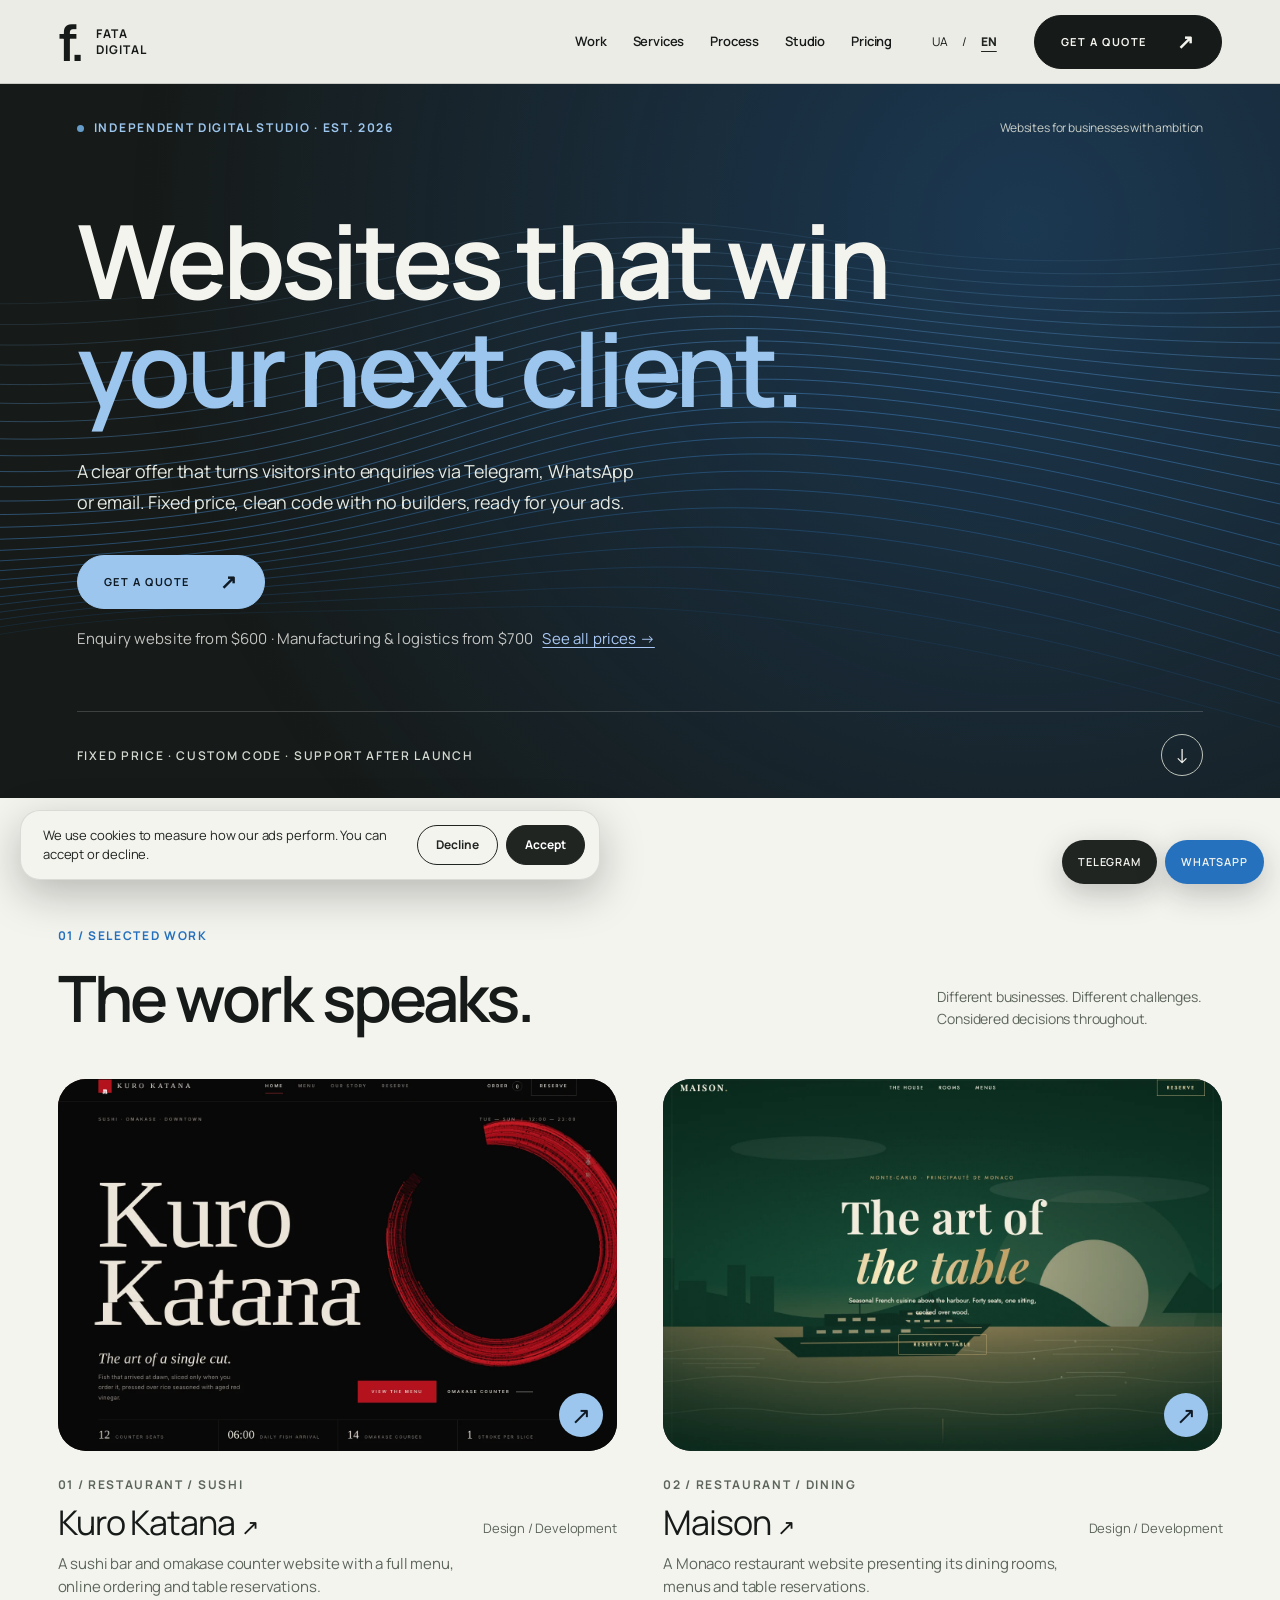
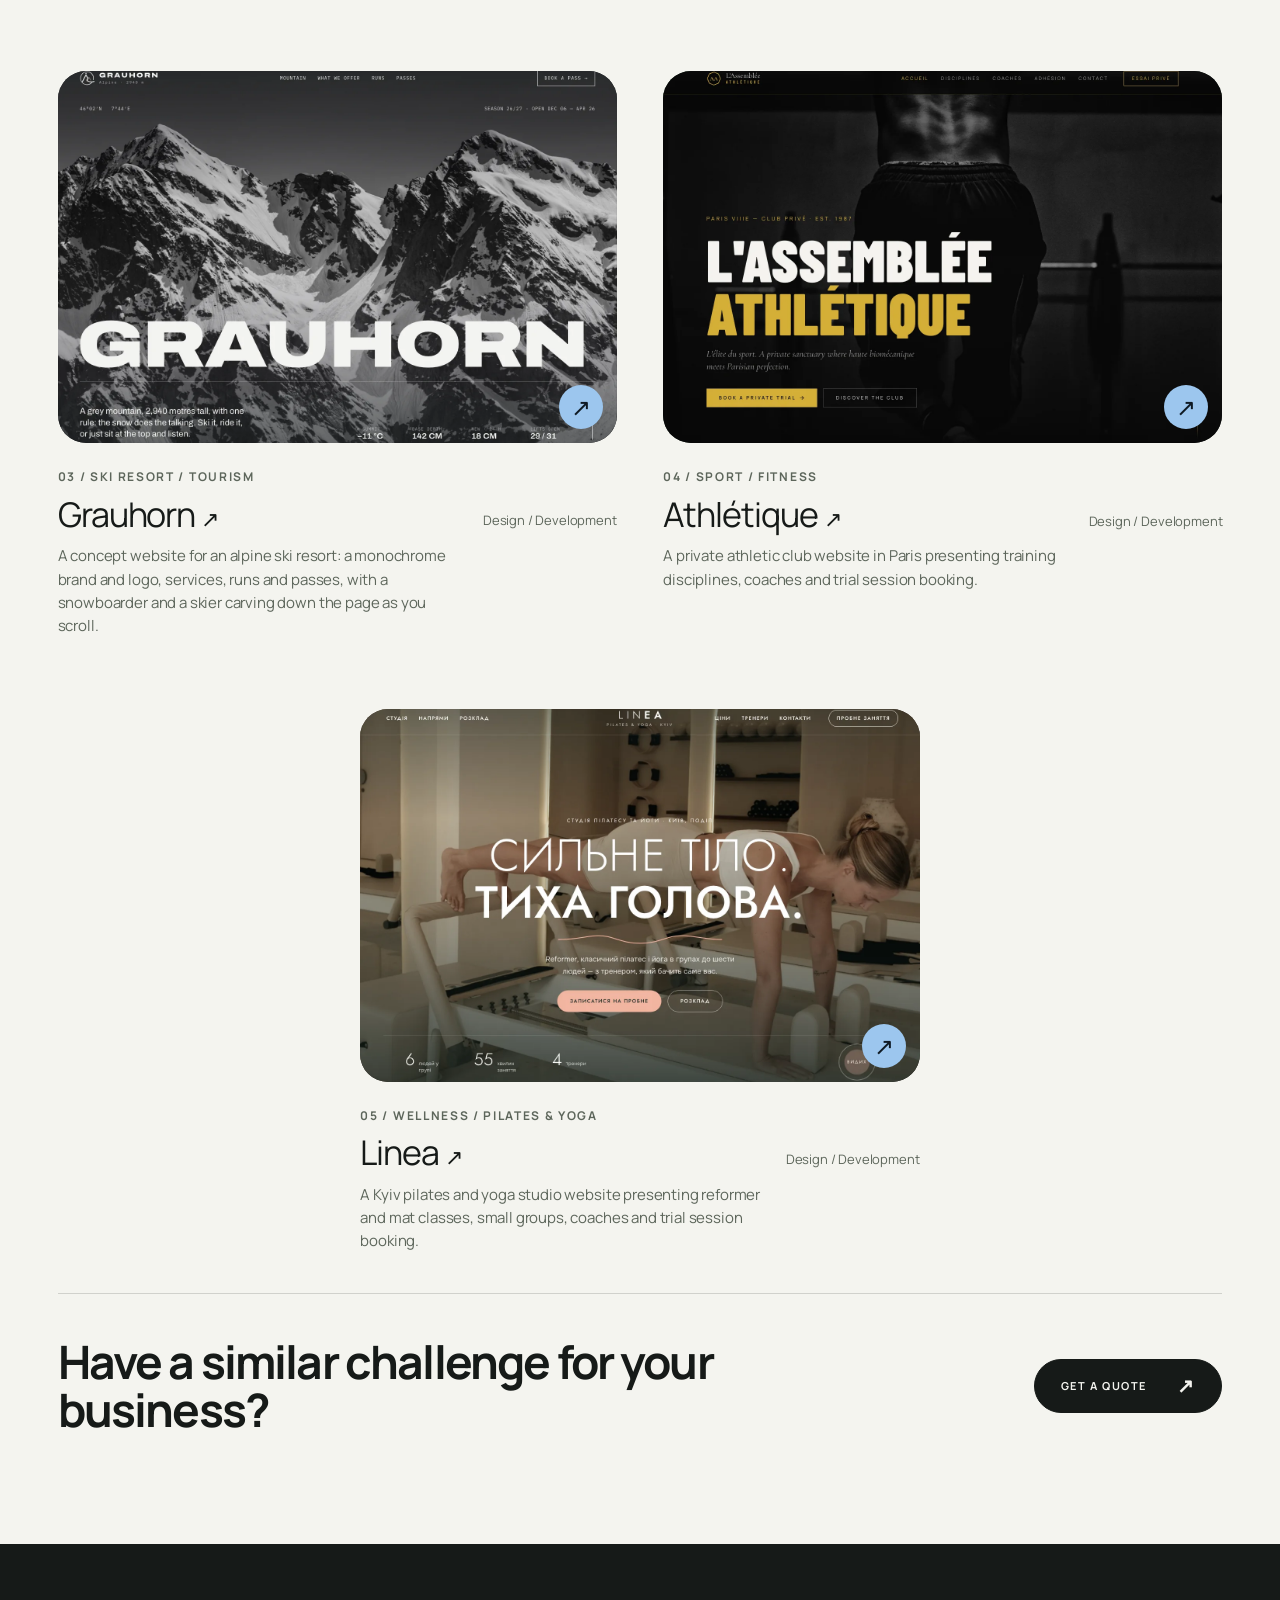
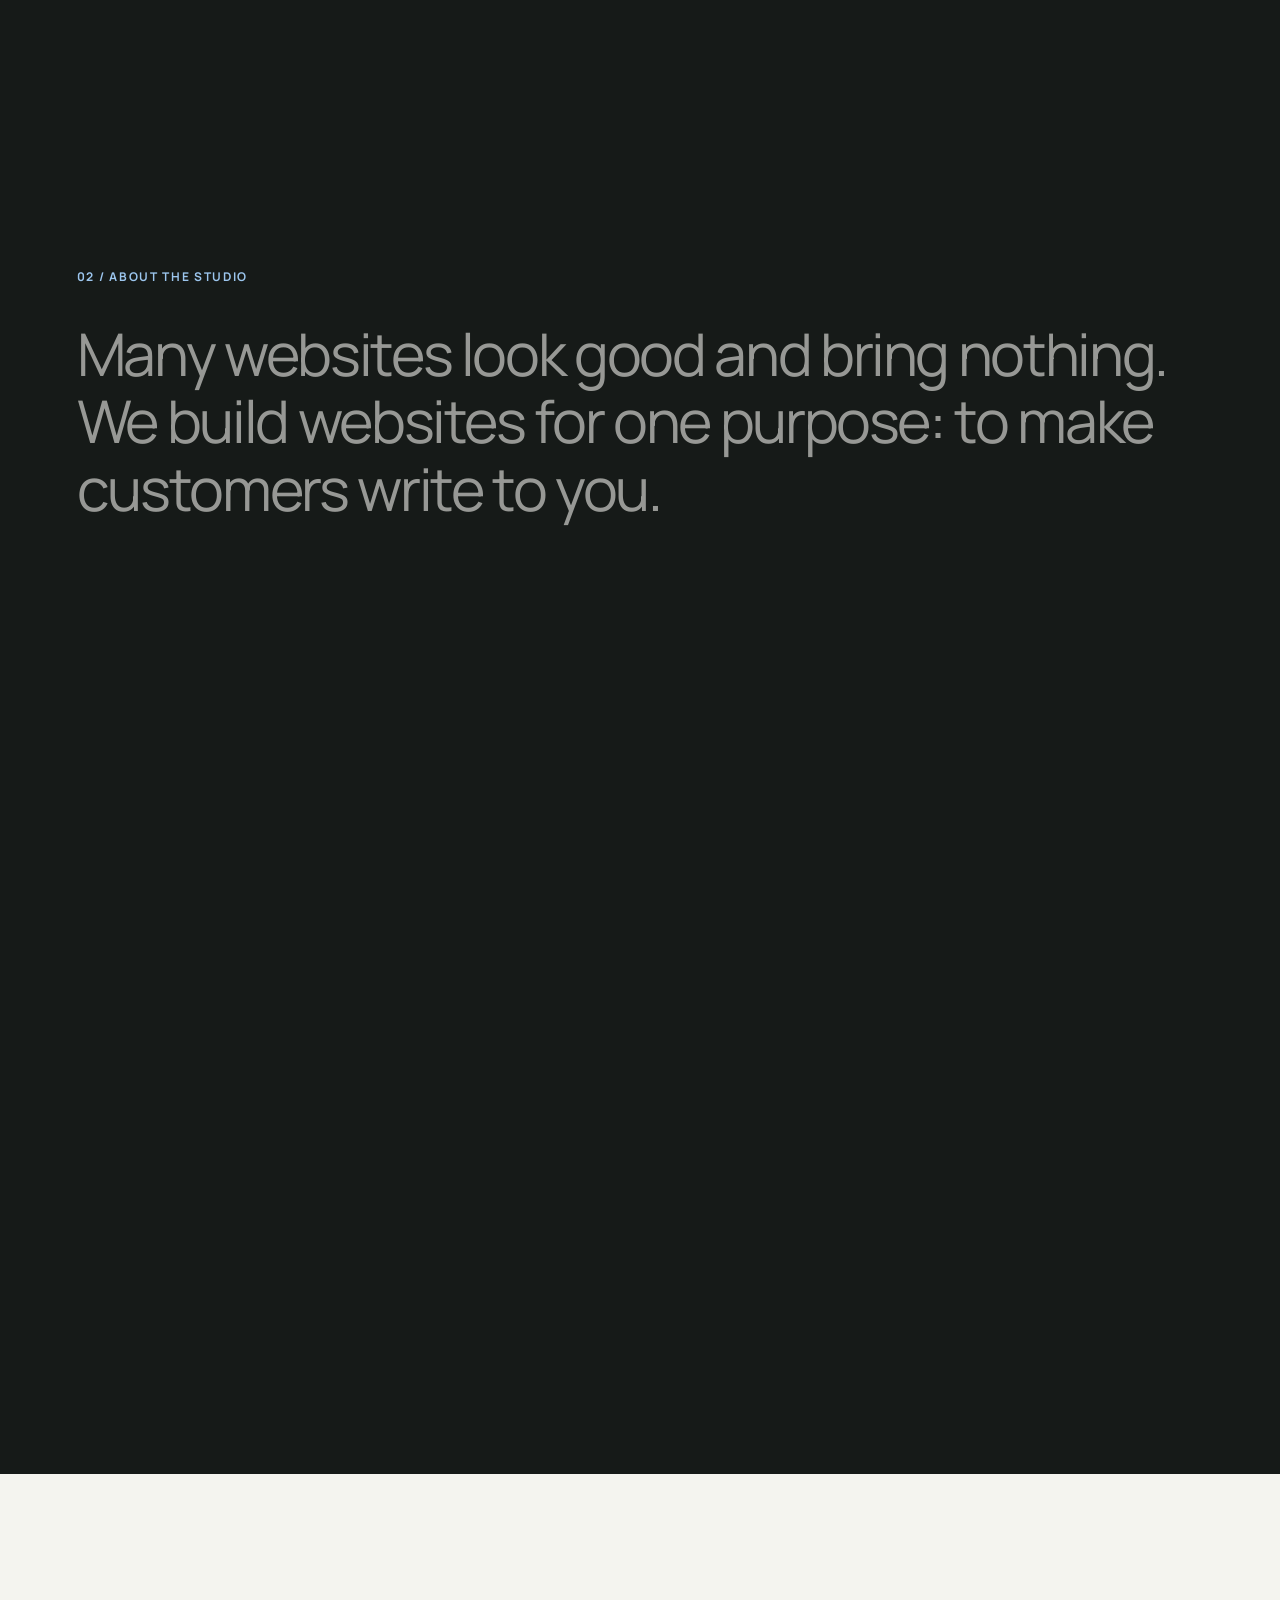
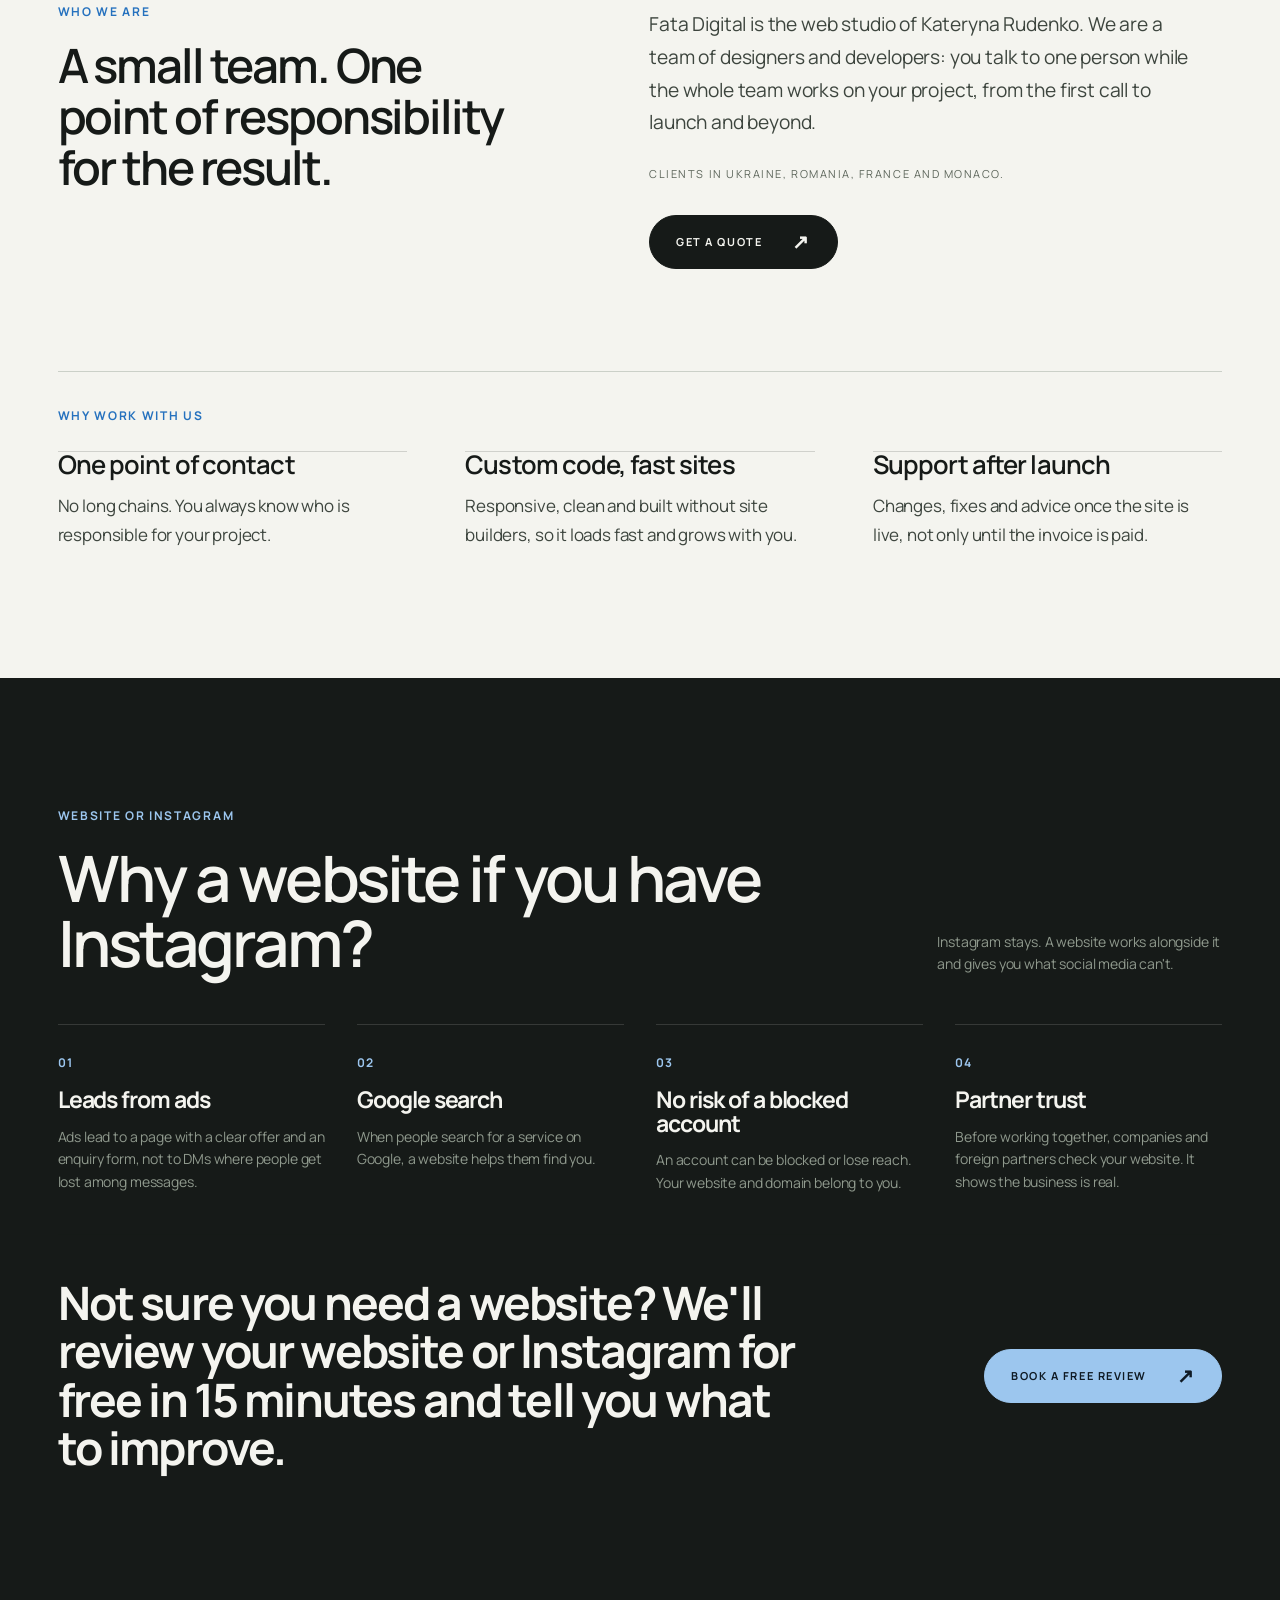
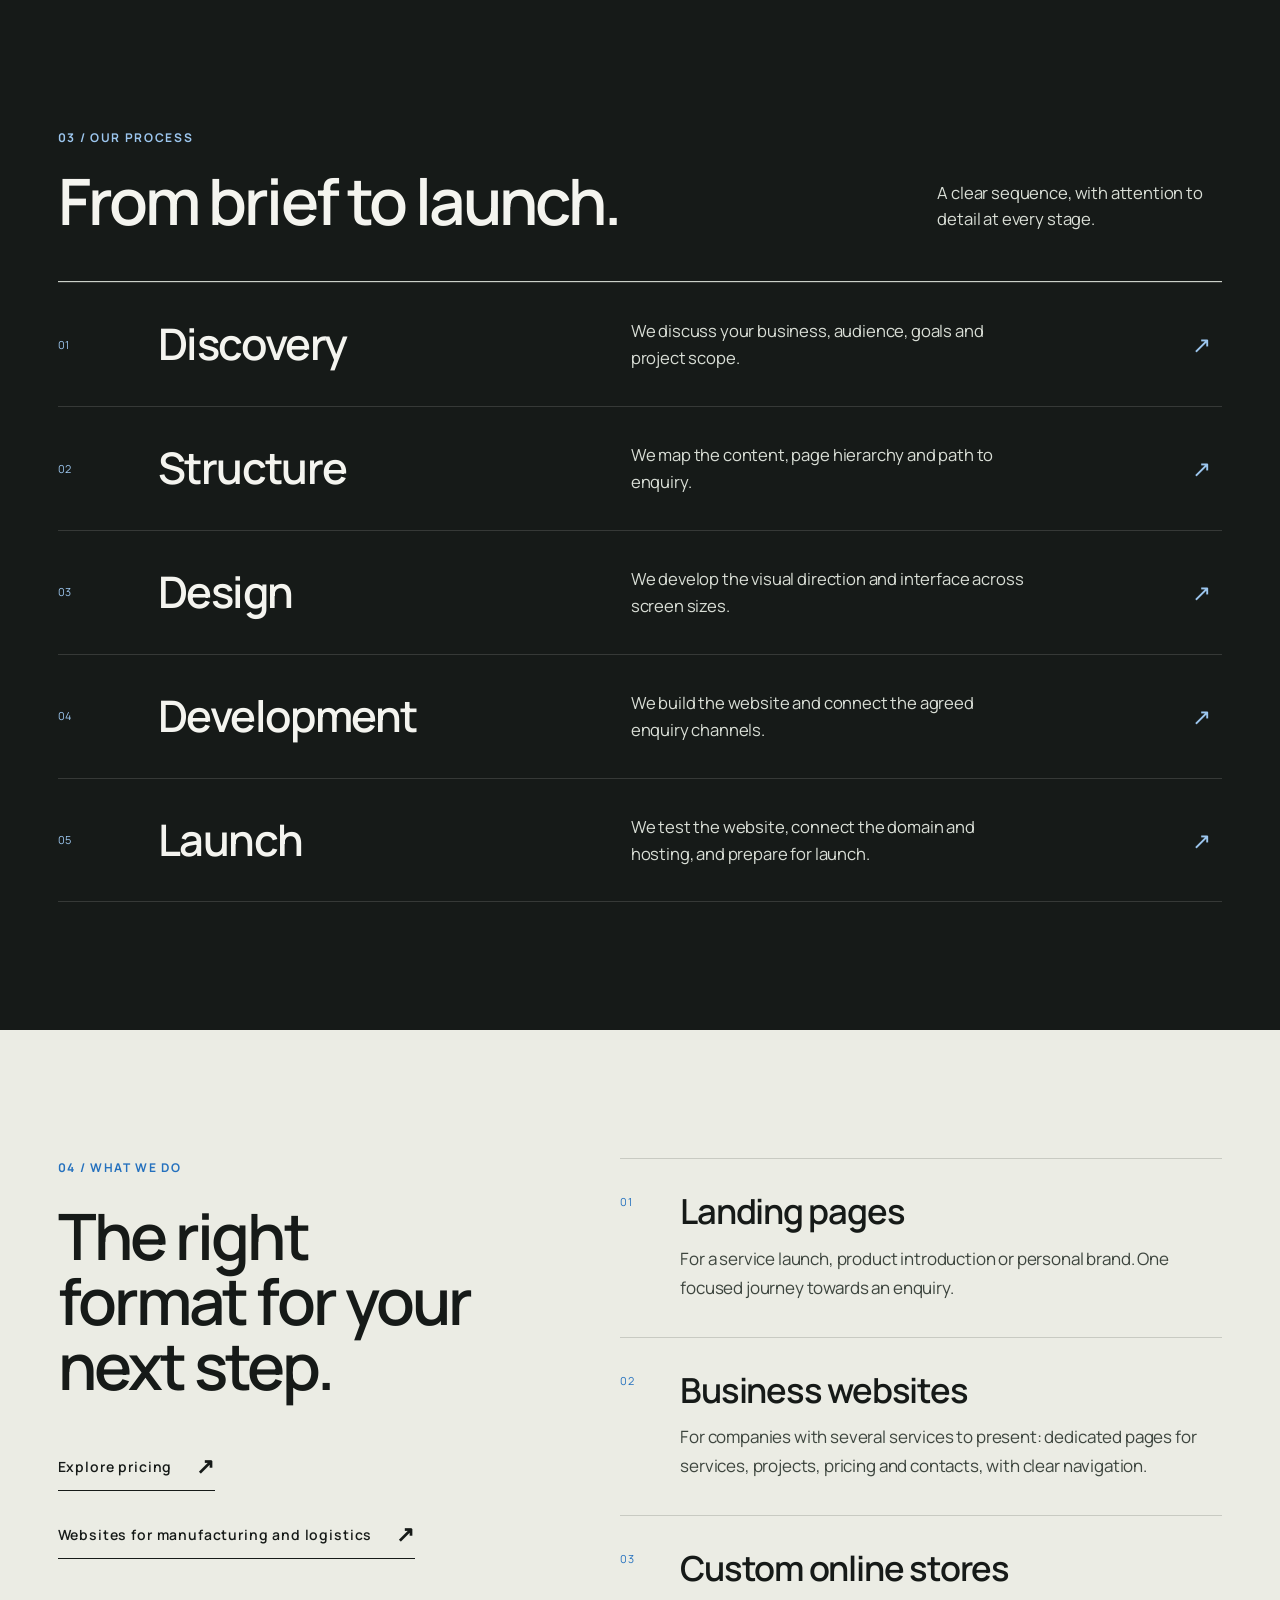
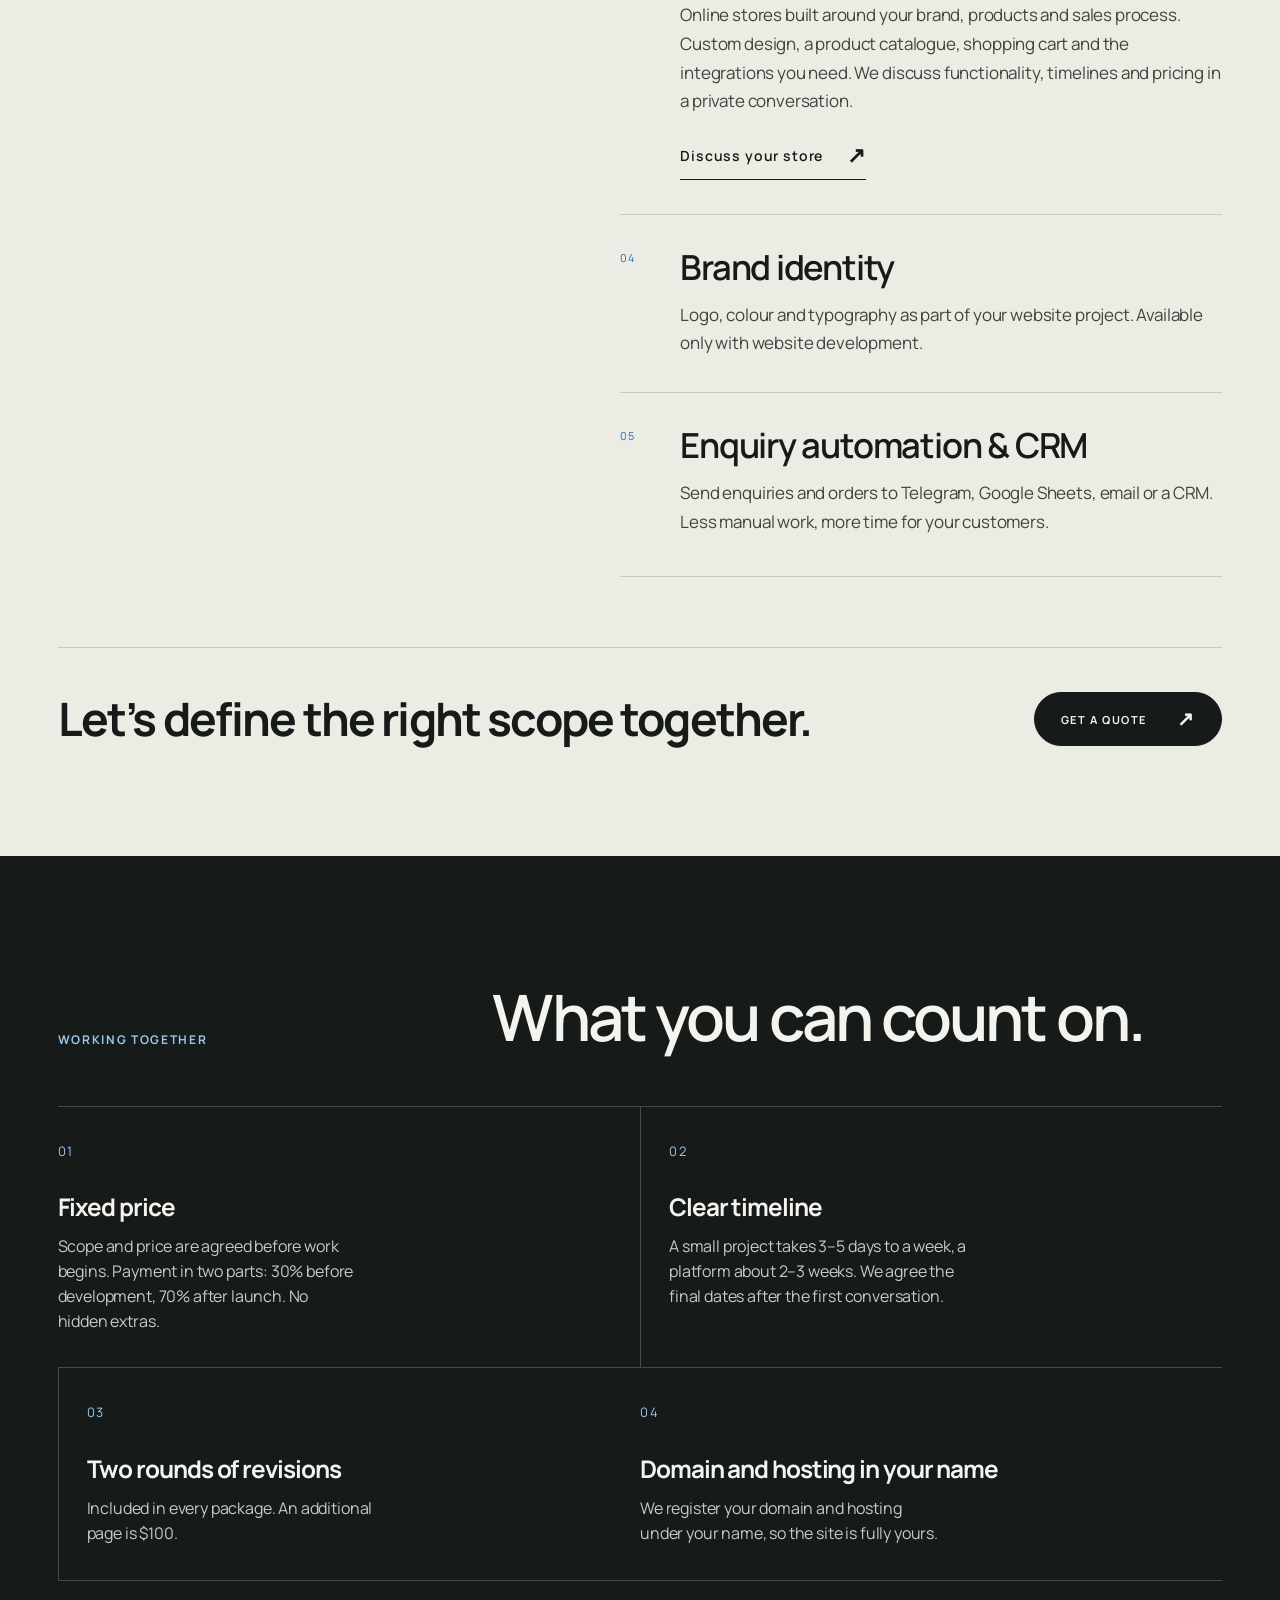
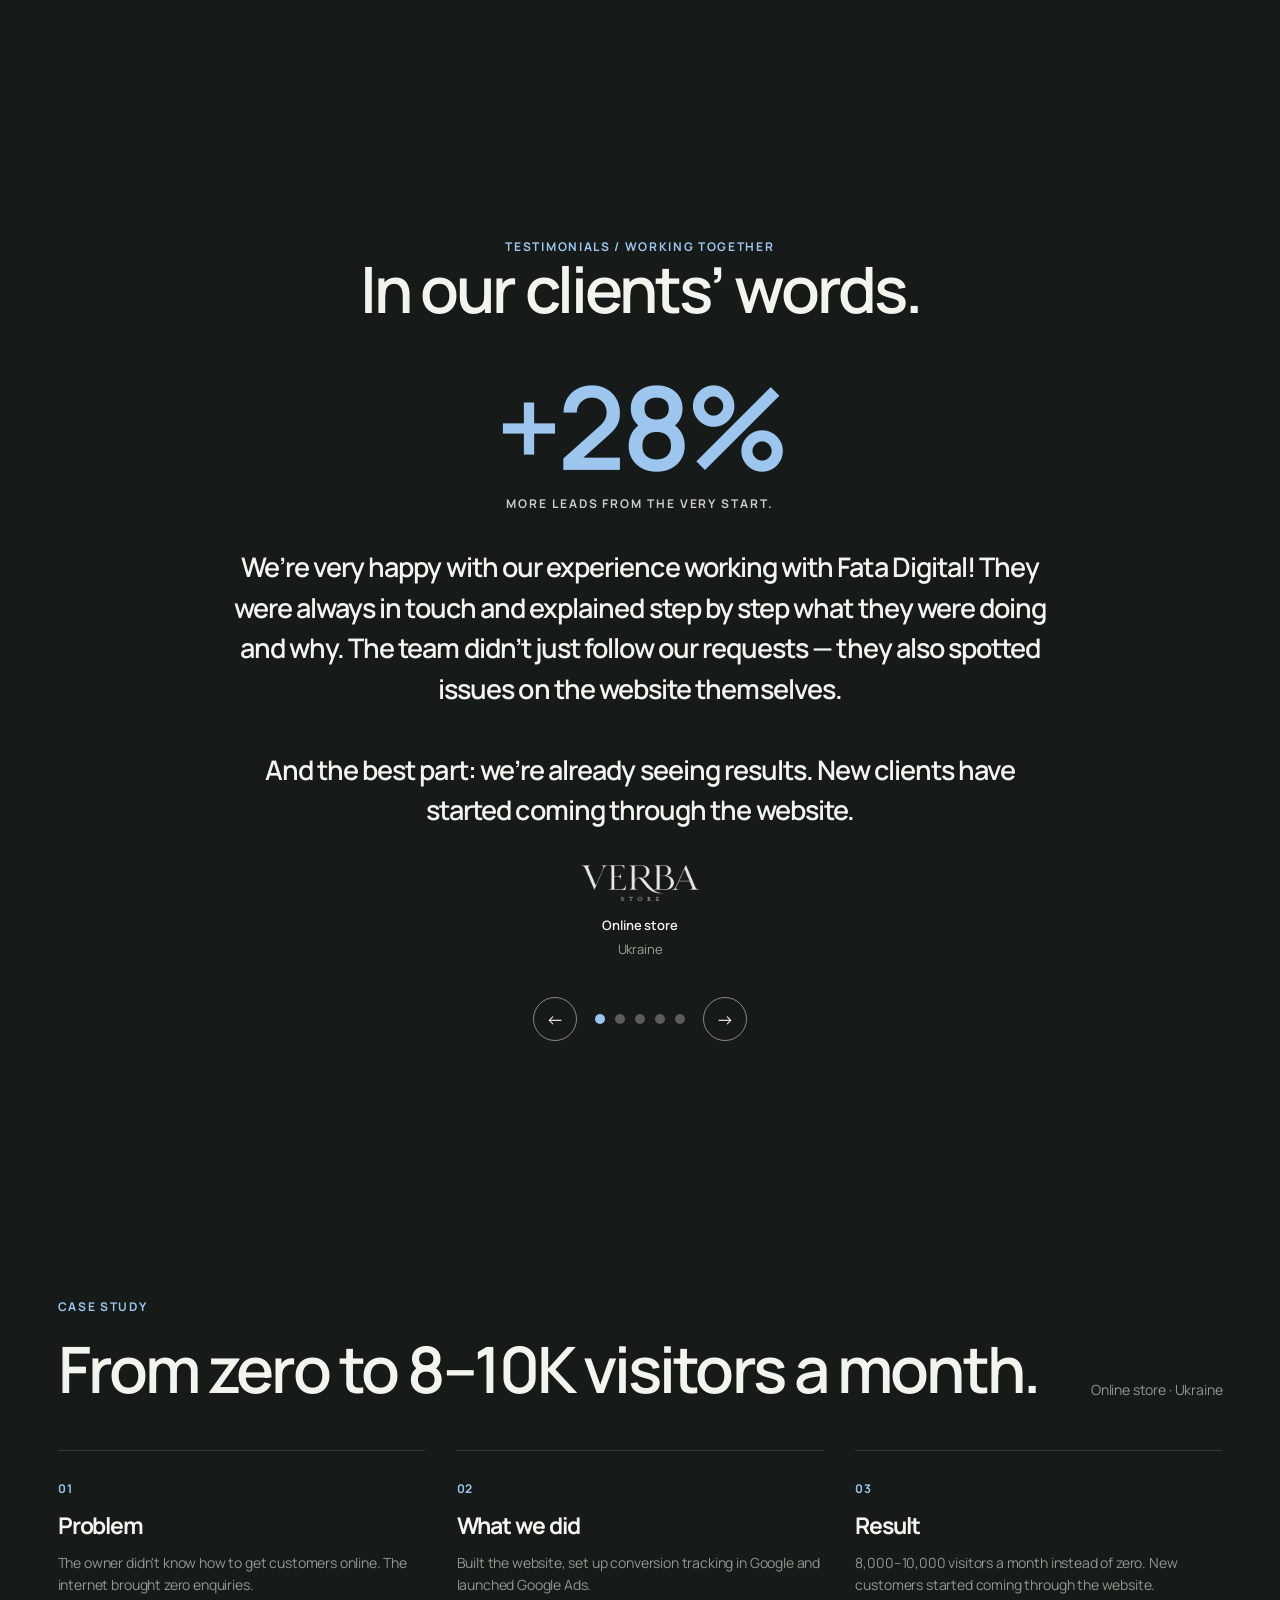
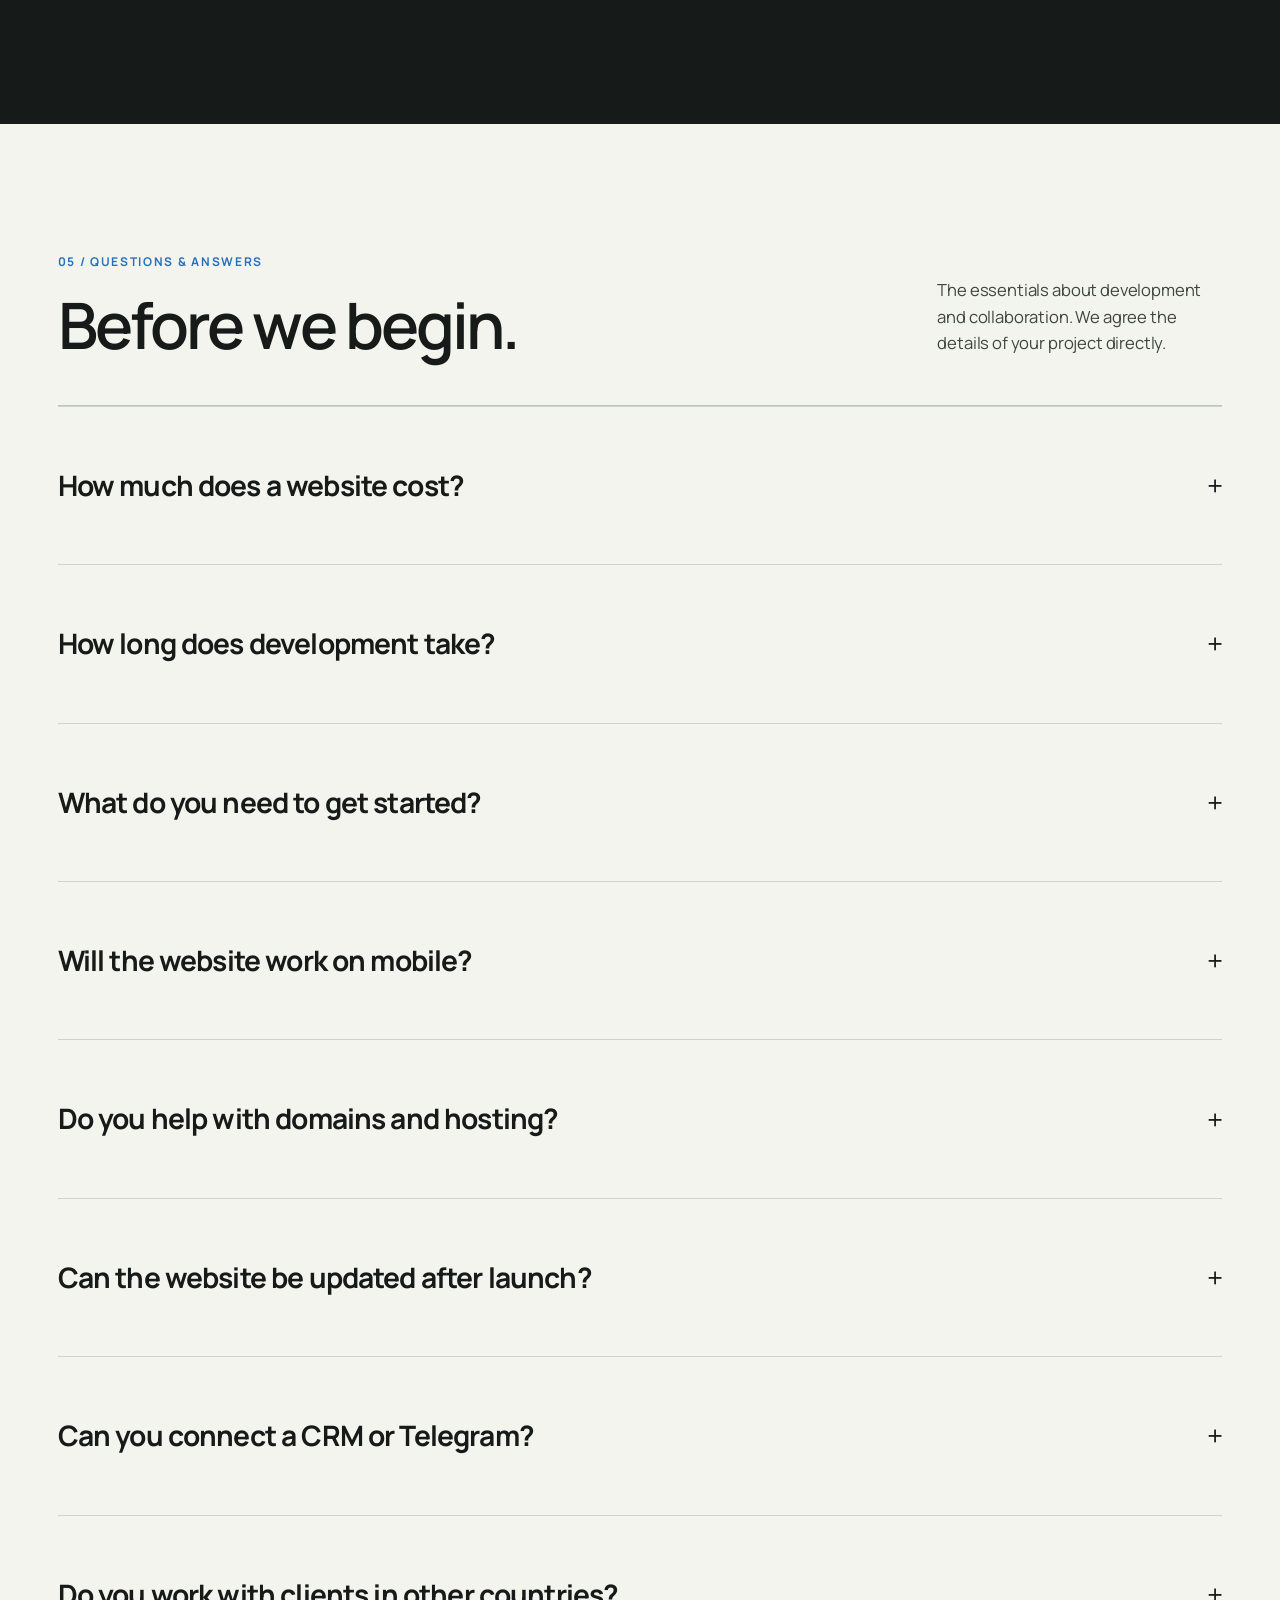
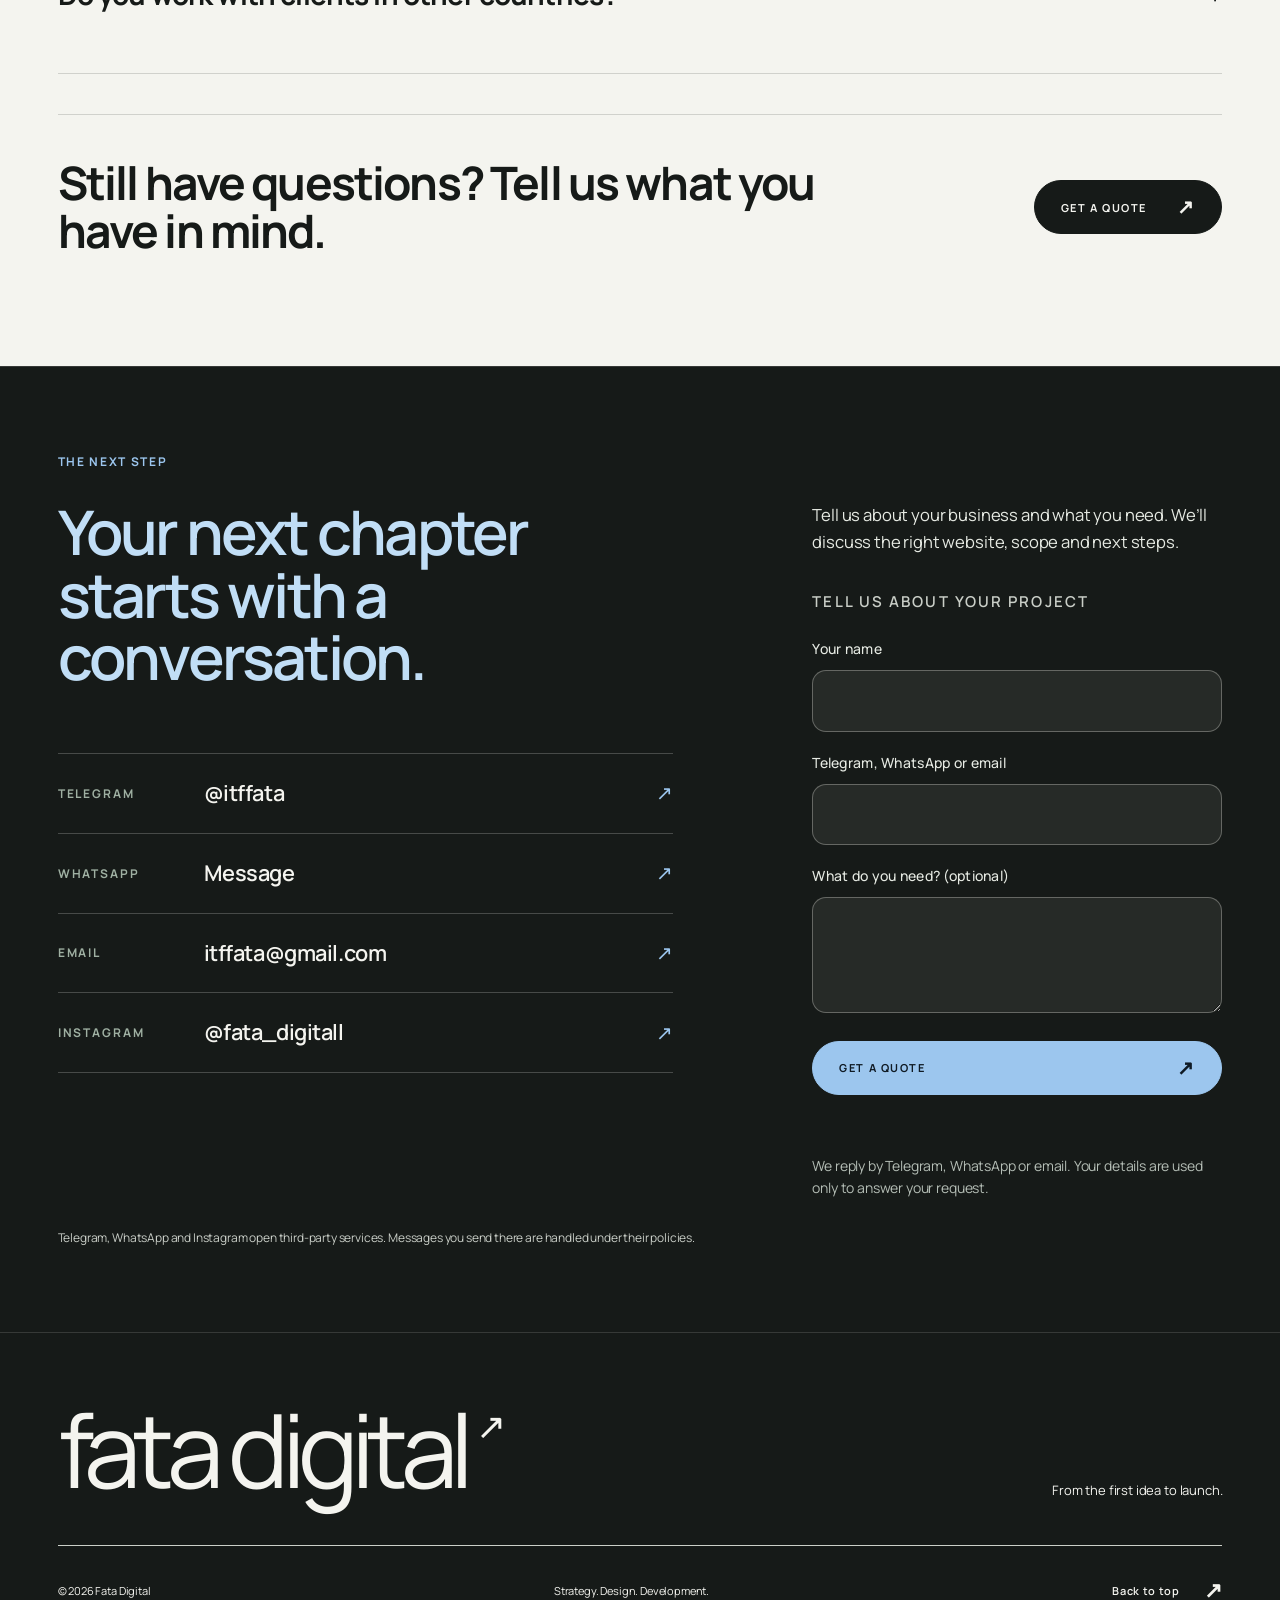
==== commit 15216599: "Portfolio: add Linea pilates studio as work 05 Add the Linea card (work.fatadigital.online/linea/) w" ====
--- a/en/index.html
+++ b/en/index.html
@@ -10,7 +10,7 @@
 
   gtag('config', 'AW-18498293585');
 </script>
-<meta charset="utf-8"><meta name="viewport" content="width=device-width, initial-scale=1"><meta name="theme-color" content="#f4f4ef"><title>Fata Digital — Web Design &amp; Development Studio</title><meta name="description" content="Websites that make your business clear, compelling and easy to choose. Strategy, design, development and launch by Fata Digital."><link rel="canonical" href="https://fatadigital.online/"><meta property="og:type" content="website"><meta property="og:title" content="Fata Digital — Web Design &amp; Development Studio"><meta property="og:description" content="Websites that make your business clear, compelling and easy to choose. Strategy, design, development and launch by Fata Digital."><meta property="og:url" content="https://fatadigital.online/"><meta property="og:image" content="https://fatadigital.online/assets/social.jpg"><meta property="og:locale" content="en_US"><meta name="twitter:card" content="summary_large_image"><link rel="icon" href="../assets/favicon.svg" type="image/svg+xml"><link rel="stylesheet" href="../styles.css?v=20261125a"><script src="../translations.js?v=20261125a" defer></script><script src="../script.js?v=20261125a" defer></script><link rel="alternate" hreflang="uk" href="https://fatadigital.online/uk/"><link rel="alternate" hreflang="en" href="https://fatadigital.online/"><link rel="alternate" hreflang="x-default" href="https://fatadigital.online/"><script type="application/ld+json">{"@context": "https://schema.org", "@type": "ProfessionalService", "name": "Fata Digital", "url": "https://fatadigital.online/", "description": "Web design and development studio: landing pages and business websites in custom code, fixed price, support after launch.", "founder": {"@type": "Person", "name": "Kateryna Rudenko"}, "areaServed": ["Ukraine", "Romania", "France", "Monaco", "Europe"], "priceRange": "$200–$800", "knowsLanguage": ["uk", "en"], "sameAs": ["https://t.me/itffata"], "makesOffer": [{"@type": "Offer", "name": "Landing page with enquiry routing", "priceSpecification": {"@type": "PriceSpecification", "price": 200, "priceCurrency": "USD", "valueAddedTaxIncluded": false, "minPrice": 200}}, {"@type": "Offer", "name": "Enquiry website, up to 5 pages", "priceSpecification": {"@type": "PriceSpecification", "price": 600, "priceCurrency": "USD", "valueAddedTaxIncluded": false, "minPrice": 600}}, {"@type": "Offer", "name": "Pro website, up to 8 pages", "priceSpecification": {"@type": "PriceSpecification", "price": 800, "priceCurrency": "USD", "valueAddedTaxIncluded": false, "minPrice": 800}}]}</script></head><body data-page="home"><a data-i18n="skip" class="skip" href="#main">Skip to content</a><header class="header"><a class="brand" href="index.html" aria-label="Fata Digital"><span class="brand-symbol" aria-hidden="true">f.</span><span>FATA<br>DIGITAL</span></a><nav id="navigation" data-label="nav" aria-label="Main navigation"><a data-i18n="work" href="#works">Work</a><a data-i18n="services" href="#services">Services</a><a data-i18n="process" href="#process">Process</a><a data-i18n="studio" href="#studio">Studio</a><a data-i18n="prices" href="prices.html">Pricing</a><a class="menu-contact" href="#contact" data-i18n="start">Start a project</a></nav><div class="header-tools"><div class="languages" role="group" aria-label="Language" data-label="language"><a href="../uk/index.html" data-lang="uk" lang="uk">UA</a><span aria-hidden="true">/</span><a href="../index.html" data-lang="en" lang="en" aria-current="page">EN</a></div><a class="button header-cta" href="#contact"><span data-i18n="start" >Start a project</span><span aria-hidden="true">↗</span></a><button class="menu-toggle" type="button" aria-controls="navigation" aria-expanded="false" aria-label="Open menu"><span></span><span></span></button></div></header><main id="main"><section class="hero" id="home"><canvas class="hero-flow" aria-hidden="true"></canvas><div class="hero-top"><p data-i18n="heroeyebrow" class="eyebrow">Independent digital studio · Est. 2026</p><p data-i18n="herotag" class="hero-tag">Websites for businesses with ambition</p></div><div class="hero-grid"><div class="hero-copy"><h1><span data-i18n="hero1" >Websites that bring</span><br><span data-i18n="hero2" class="blue-text">you customers.</span></h1><p data-i18n="herocopy" class="hero-lead">A clear offer that turns visitors into enquiries via Telegram, WhatsApp or email. Fixed price, clean code with no builders, ready for your ads.</p><div class="hero-actions"><a class="button button-dark" href="#contact"><span data-i18n="start" >Get a quote</span><span aria-hidden="true">↗</span></a></div><p class="hero-price"><span data-i18n="heropricing">Enquiry website from $600 · Manufacturing &amp; logistics from $700</span> <a href="prices.html" data-i18n="heropricelink">See all prices →</a></p></div><a class="hero-art" href="#works" data-label="viewwork" aria-label="View our work"><span class="art-top">F / D <span aria-hidden="true">↗</span></span><div class="art-screen art-screen-back"><img src="../assets/projects/grauhorn.webp" width="1440" height="1000" data-alt="grauhorn" alt="Website preview: Grauhorn"></div><div class="art-screen art-screen-front"><img src="../assets/projects/athletique.webp" width="1440" height="1000" data-alt="athletique" fetchpriority="high" alt="Website preview: Athlétique"></div><span class="art-bottom"><span data-i18n="art" >Idea. Structure. Execution.</span><span>01 — 07</span></span></a></div><div class="hero-bottom"><p data-i18n="herobottom" >Fixed price · Custom code · Support after launch</p><a href="#works" class="scroll-link" data-label="viewwork" aria-label="View our work">↓</a></div></section><section class="work section" id="works"><div class="section-heading"><div><p data-i18n="selected" class="eyebrow">01 / Selected work</p><h2 data-i18n="worktitle" >The work speaks.</h2></div><p data-i18n="workintro" >Different businesses. Different challenges. Considered decisions throughout.</p></div><div class="project-grid"><article class="project project-kuro"><a class="project-image" data-project="kuro" href="https://work.fatadigital.online/kuro-katana/" target="_blank" rel="noopener noreferrer" aria-label="View Kuro Katana — opens in a new tab"><div class="project-browser" aria-hidden="true"><i></i><i></i><i></i><span>Kuro Katana</span></div><img src="../assets/projects/kuro-katana.webp" width="1440" height="1000" loading="lazy" data-alt="kuro" alt="Website preview: Kuro Katana"><span class="project-open" aria-hidden="true">↗</span></a><div class="project-meta"><div><p class="eyebrow">01 / <span data-i18n="cat_kuro" >Restaurant / Sushi</span></p><h3><a href="https://work.fatadigital.online/kuro-katana/" target="_blank" rel="noopener noreferrer">Kuro Katana <span aria-hidden="true">↗</span></a></h3></div><p data-i18n="web" class="project-service">Design / Development</p></div><p data-i18n="desc_kuro" class="project-description">A sushi bar and omakase counter website with a full menu, online ordering and table reservations.</p></article><article class="project project-mare"><a class="project-image" data-project="mare" href="https://work.fatadigital.online/mare/" target="_blank" rel="noopener noreferrer" aria-label="View MARE — opens in a new tab"><div class="project-browser" aria-hidden="true"><i></i><i></i><i></i><span>MARE</span></div><img src="../assets/projects/mare.webp" width="1440" height="1000" loading="lazy" data-alt="mare" alt="Website preview: MARE"><span class="project-open" aria-hidden="true">↗</span></a><div class="project-meta"><div><p class="eyebrow">02 / <span data-i18n="cat_mare" >Logistics / Sea Freight</span></p><h3><a href="https://work.fatadigital.online/mare/" target="_blank" rel="noopener noreferrer">MARE <span aria-hidden="true">↗</span></a></h3></div><p data-i18n="web" class="project-service">Design / Development</p></div><p data-i18n="desc_mare" class="project-description">A sea freight company website presenting its services, fleet and shipping routes.</p></article><article class="project project-safeway"><a class="project-image" data-project="safeway" href="https://safewayua.com" target="_blank" rel="noopener noreferrer" aria-label="View SafeWay UA — opens in a new tab"><div class="project-browser" aria-hidden="true"><i></i><i></i><i></i><span>SafeWay UA</span></div><img src="../assets/projects/safeway.webp" width="1440" height="1000" loading="lazy" data-alt="safeway" alt="Website preview: SafeWay UA"><span class="project-open" aria-hidden="true">↗</span></a><div class="project-meta"><div><p class="eyebrow">03 / <span data-i18n="cat_safeway" >Logistics / Services</span></p><h3><a href="https://safewayua.com" target="_blank" rel="noopener noreferrer">SafeWay UA <span aria-hidden="true">↗</span></a></h3></div><p data-i18n="web" class="project-service">Design / Development</p></div><p data-i18n="desc_safeway" class="project-description">A service website for people looking for reliable transport solutions.</p></article><article class="project project-maison"><a class="project-image" data-project="maison" href="https://work.fatadigital.online/maison/" target="_blank" rel="noopener noreferrer" aria-label="View Maison — opens in a new tab"><div class="project-browser" aria-hidden="true"><i></i><i></i><i></i><span>Maison</span></div><img src="../assets/projects/maison.webp" width="1440" height="1000" loading="lazy" data-alt="maison" alt="Website preview: Maison"><span class="project-open" aria-hidden="true">↗</span></a><div class="project-meta"><div><p class="eyebrow">04 / <span data-i18n="cat_maison" >Restaurant / Dining</span></p><h3><a href="https://work.fatadigital.online/maison/" target="_blank" rel="noopener noreferrer">Maison <span aria-hidden="true">↗</span></a></h3></div><p data-i18n="web" class="project-service">Design / Development</p></div><p data-i18n="desc_maison" class="project-description">A Monaco restaurant website presenting its dining rooms, menus and table reservations.</p></article><article class="project project-grauhorn"><a class="project-image" data-project="grauhorn" href="https://work.fatadigital.online/grauhorn/" target="_blank" rel="noopener noreferrer" aria-label="View Grauhorn — opens in a new tab"><div class="project-browser" aria-hidden="true"><i></i><i></i><i></i><span>Grauhorn</span></div><img src="../assets/projects/grauhorn.webp" width="1440" height="1000" loading="lazy" data-alt="grauhorn" alt="Website preview: Grauhorn"><span class="project-open" aria-hidden="true">↗</span></a><div class="project-meta"><div><p class="eyebrow">05 / <span data-i18n="cat_grauhorn" >Ski Resort / Tourism</span></p><h3><a href="https://work.fatadigital.online/grauhorn/" target="_blank" rel="noopener noreferrer">Grauhorn <span aria-hidden="true">↗</span></a></h3></div><p data-i18n="web" class="project-service">Design / Development</p></div><p data-i18n="desc_grauhorn" class="project-description">A concept website for an alpine ski resort: a monochrome brand and logo, services, runs and passes, with a snowboarder and a skier carving down the page as you scroll.</p></article><article class="project project-metalpro"><a class="project-image" data-project="metalpro" href="https://metalpro.in.ua/" target="_blank" rel="noopener noreferrer" aria-label="View MetalPro — opens in a new tab"><div class="project-browser" aria-hidden="true"><i></i><i></i><i></i><span>MetalPro</span></div><img src="../assets/projects/metalpro.webp" width="1440" height="1000" loading="lazy" data-alt="metalpro" alt="Website preview: MetalPro"><span class="project-open" aria-hidden="true">↗</span></a><div class="project-meta"><div><p class="eyebrow">06 / <span data-i18n="cat_metalpro" >Manufacturing / Metalwork</span></p><h3><a href="https://metalpro.in.ua/" target="_blank" rel="noopener noreferrer">MetalPro <span aria-hidden="true">↗</span></a></h3></div><p data-i18n="web" class="project-service">Design / Development</p></div><p data-i18n="desc_metalpro" class="project-description">A gates, fences and canopies manufacturer’s website with services, completed projects and an enquiry form.</p></article><article class="project project-athletique"><a class="project-image" data-project="athletique" href="https://work.fatadigital.online/Athl-tique/" target="_blank" rel="noopener noreferrer" aria-label="View Athlétique — opens in a new tab"><div class="project-browser" aria-hidden="true"><i></i><i></i><i></i><span>Athlétique</span></div><img src="../assets/projects/athletique.webp" width="1440" height="1000" loading="lazy" data-alt="athletique" alt="Website preview: Athlétique"><span class="project-open" aria-hidden="true">↗</span></a><div class="project-meta"><div><p class="eyebrow">07 / <span data-i18n="cat_athletique" >Sport / Fitness</span></p><h3><a href="https://work.fatadigital.online/Athl-tique/" target="_blank" rel="noopener noreferrer">Athlétique <span aria-hidden="true">↗</span></a></h3></div><p data-i18n="web" class="project-service">Design / Development</p></div><p data-i18n="desc_athletique" class="project-description">A private athletic club website in Paris presenting training disciplines, coaches and trial session booking.</p></article></div><div class="section-cta"><p data-i18n="ctawork">Have a similar challenge for your business?</p><a class="button button-dark" href="#contact"><span data-i18n="start">Get a quote</span><span aria-hidden="true">↗</span></a></div></section><section class="studio section karaoke-sec" id="studio"><div class="karaoke-pin"><p data-i18n="studiolabel" class="eyebrow">02 / About the studio</p><p class="karaoke" id="karaoke" aria-label="">Many websites look good and bring nothing. We build websites for one purpose: to make customers write to you.</p></div></section><section class="founder section" id="founder"><div class="founder-grid founder-text"><div class="founder-copy"><div class="f-left"><p data-i18n="founderlabel" class="eyebrow">Who we are</p><h2 data-i18n="foundertitle">A small team. One point of responsibility for the result.</h2></div><div class="f-right"><p data-i18n="foundercopy" class="large-copy">Fata Digital is the web studio of Kateryna Rudenko. We are a team of designers and developers: you talk to one person while the whole team works on your project, from the first call to launch and beyond.</p><p data-i18n="founderclients" class="founder-clients">Clients in Ukraine, Romania, France and Monaco.</p><div class="founder-actions"><a class="button button-dark" href="https://t.me/itffata"><span data-i18n="start">Get a quote</span><span aria-hidden="true">↗</span></a></div></div></div></div><div class="why"><p data-i18n="whylabel" class="eyebrow">Why work with us</p><div class="why-grid"><article><h3 data-i18n="why0">One point of contact</h3><p data-i18n="whyc0">No long chains. You always know who is responsible for your project.</p></article><article><h3 data-i18n="why1">Custom code, fast sites</h3><p data-i18n="whyc1">Responsive, clean and built without site builders, so it loads fast and grows with you.</p></article><article><h3 data-i18n="why2">Support after launch</h3><p data-i18n="whyc2">Changes, fixes and advice once the site is live, not only until the invoice is paid.</p></article></div></div></section><section class="section ig-why" id="instagram"><div class="section-heading"><div><p data-i18n="iglabel" class="eyebrow">Website or Instagram</p><h2 data-i18n="igtitle">Why a website if you have Instagram?</h2></div><p data-i18n="igintro">Instagram stays. A website works alongside it and gives you what social media can't.</p></div><div class="ig-grid"><article><span class="index">01</span><h3 data-i18n="ig0">Leads from ads</h3><p data-i18n="igc0">Ads lead to a page with a clear offer and an enquiry form, not to DMs where people get lost among messages.</p></article><article><span class="index">02</span><h3 data-i18n="ig1">Google search</h3><p data-i18n="igc1">When people search for a service on Google, a website helps them find you.</p></article><article><span class="index">03</span><h3 data-i18n="ig2">No risk of a blocked account</h3><p data-i18n="igc2">An account can be blocked or lose reach. Your website and domain belong to you.</p></article><article><span class="index">04</span><h3 data-i18n="ig3">Partner trust</h3><p data-i18n="igc3">Before working together, companies and foreign partners check your website. It shows the business is real.</p></article></div><div class="section-cta audit-cta"><p data-i18n="audit">Not sure you need a website? We'll review your website or Instagram for free in 15 minutes and tell you what to improve.</p><a class="button button-dark" href="https://t.me/itffata" target="_blank" rel="noopener noreferrer"><span data-i18n="auditcta">Book a free review</span><span aria-hidden="true">↗</span></a></div></section><section class="section process" id="process"><div class="section-heading"><div><p data-i18n="processlabel" class="eyebrow">03 / Our process</p><h2 data-i18n="processtitle" >From brief to launch.</h2></div><p data-i18n="processintro" >A clear sequence, with attention to detail at every stage.</p></div><div class="process-list"><article><span class="index">01</span><h3 data-i18n="p0" >Discovery</h3><p data-i18n="pc0" >We discuss your business, audience, goals and project scope.</p><span aria-hidden="true" class="process-plus">↗</span></article><article><span class="index">02</span><h3 data-i18n="p1" >Structure</h3><p data-i18n="pc1" >We map the content, page hierarchy and path to enquiry.</p><span aria-hidden="true" class="process-plus">↗</span></article><article><span class="index">03</span><h3 data-i18n="p2" >Design</h3><p data-i18n="pc2" >We develop the visual direction and interface across screen sizes.</p><span aria-hidden="true" class="process-plus">↗</span></article><article><span class="index">04</span><h3 data-i18n="p3" >Development</h3><p data-i18n="pc3" >We build the website and connect the agreed enquiry channels.</p><span aria-hidden="true" class="process-plus">↗</span></article><article><span class="index">05</span><h3 data-i18n="p4" >Launch</h3><p data-i18n="pc4" >We test the website, connect the domain and hosting, and prepare for launch.</p><span aria-hidden="true" class="process-plus">↗</span></article></div></section><section class="services section" id="services"><div class="services-intro"><div class="si-in"><p data-i18n="serviceslabel" class="eyebrow">04 / What we do</p><h2 data-i18n="servicestitle" >The right format for your next step.</h2><a class="text-link" href="prices.html"><span data-i18n="seeprices" >Explore pricing</span><span aria-hidden="true">↗</span></a><a class="text-link" href="b2b.html"><span data-i18n="b2blink">Websites for manufacturing and logistics</span><span aria-hidden="true">↗</span></a></div></div><div class="services-list"><article><span class="index">01</span><div><h3 data-i18n="s0" >Landing pages</h3><p data-i18n="sc0" >For a service launch, product introduction or personal brand. One focused journey towards an enquiry.</p></div></article><article><span class="index">02</span><div><h3 data-i18n="s1" >Business websites</h3><p data-i18n="sc1" >For companies with several services to present: dedicated pages for services, projects, pricing and contacts, with clear navigation.</p></div></article><article><span class="index">03</span><div><h3 data-i18n="storetitle">Custom online stores</h3><p data-i18n="storecopy">Online stores built around your brand, products and sales process. Custom design, a product catalogue, shopping cart and the integrations you need. We discuss functionality, timelines and pricing in a private conversation.</p><p><a class="text-link" href="https://t.me/itffata" target="_blank" rel="noopener noreferrer"><span data-i18n="storecta">Discuss your store</span><span aria-hidden="true">↗</span></a></p></div></article><article><span class="index">04</span><div><h3 data-i18n="s2" >Brand identity</h3><p data-i18n="sc2" >Logo, colour and typography as part of your website project. Available only with website development.</p></div></article><article><span class="index">05</span><div><h3 data-i18n="s3" >Enquiry automation &amp; CRM</h3><p data-i18n="sc3" >Send enquiries and orders to Telegram, Google Sheets, email or a CRM. Less manual work, more time for your customers.</p></div></article></div><div class="section-cta"><p data-i18n="ctaservices">Let’s define the right scope together.</p><a class="button button-dark" href="#contact"><span data-i18n="start">Get a quote</span><span aria-hidden="true">↗</span></a></div></section><section class="terms section" id="terms"><div class="terms-head"><p data-i18n="termslabel" class="eyebrow">Working together</p><h2 data-i18n="termstitle">What you can count on.</h2></div><div class="terms-grid"><article><span class="index">01</span><h3 data-i18n="terms0">Fixed price</h3><p data-i18n="termsc0">Scope and price are agreed before work begins. Payment in two parts: 30% before development, 70% after launch. No hidden extras.</p></article><article><span class="index">02</span><h3 data-i18n="terms1">Clear timeline</h3><p data-i18n="termsc1">A small project takes 3–5 days to a week, a platform about 2–3 weeks. We agree the final dates after the first conversation.</p></article><article><span class="index">03</span><h3 data-i18n="terms2">Two rounds of revisions</h3><p data-i18n="termsc2">Included in every package. An additional page is $100.</p></article><article><span class="index">04</span><h3 data-i18n="terms5">Domain and hosting in your name</h3><p data-i18n="termsc5">We register your domain and hosting under your name, so the site is fully yours.</p></article></div></section><section class="section reviews" id="reviews" aria-labelledby="reviews-title"><div class="rv-head"><p data-i18n="reviewslabel" class="eyebrow">Testimonials / Working together</p><h2 data-i18n="reviewstitle" id="reviews-title">In our clients’ words.</h2></div><div class="rv" id="rv"><div class="rv-stage"><figure class="rv-slide is-on" data-i="0"><div class="rv-stat"><strong data-count="28" data-pre="+" data-suf="%">+28%</strong><span data-i18n="resc0">More leads from the very start.</span></div><blockquote data-i18n="reviewscopy0">We’re very happy with our experience working with Fata Digital! They were always in touch and explained step by step what they were doing and why. The team didn’t just follow our requests — they also spotted issues on the website themselves.
+<meta charset="utf-8"><meta name="viewport" content="width=device-width, initial-scale=1"><meta name="theme-color" content="#f4f4ef"><title>Fata Digital — Web Design &amp; Development Studio</title><meta name="description" content="Websites that make your business clear, compelling and easy to choose. Strategy, design, development and launch by Fata Digital."><link rel="canonical" href="https://fatadigital.online/"><meta property="og:type" content="website"><meta property="og:title" content="Fata Digital — Web Design &amp; Development Studio"><meta property="og:description" content="Websites that make your business clear, compelling and easy to choose. Strategy, design, development and launch by Fata Digital."><meta property="og:url" content="https://fatadigital.online/"><meta property="og:image" content="https://fatadigital.online/assets/social.jpg"><meta property="og:locale" content="en_US"><meta name="twitter:card" content="summary_large_image"><link rel="icon" href="../assets/favicon.svg" type="image/svg+xml"><link rel="stylesheet" href="../styles.css?v=20261125b"><script src="../translations.js?v=20261125b" defer></script><script src="../script.js?v=20261125b" defer></script><link rel="alternate" hreflang="uk" href="https://fatadigital.online/uk/"><link rel="alternate" hreflang="en" href="https://fatadigital.online/"><link rel="alternate" hreflang="x-default" href="https://fatadigital.online/"><script type="application/ld+json">{"@context": "https://schema.org", "@type": "ProfessionalService", "name": "Fata Digital", "url": "https://fatadigital.online/", "description": "Web design and development studio: landing pages and business websites in custom code, fixed price, support after launch.", "founder": {"@type": "Person", "name": "Kateryna Rudenko"}, "areaServed": ["Ukraine", "Romania", "France", "Monaco", "Europe"], "priceRange": "$200–$800", "knowsLanguage": ["uk", "en"], "sameAs": ["https://t.me/itffata"], "makesOffer": [{"@type": "Offer", "name": "Landing page with enquiry routing", "priceSpecification": {"@type": "PriceSpecification", "price": 200, "priceCurrency": "USD", "valueAddedTaxIncluded": false, "minPrice": 200}}, {"@type": "Offer", "name": "Enquiry website, up to 5 pages", "priceSpecification": {"@type": "PriceSpecification", "price": 600, "priceCurrency": "USD", "valueAddedTaxIncluded": false, "minPrice": 600}}, {"@type": "Offer", "name": "Pro website, up to 8 pages", "priceSpecification": {"@type": "PriceSpecification", "price": 800, "priceCurrency": "USD", "valueAddedTaxIncluded": false, "minPrice": 800}}]}</script></head><body data-page="home"><a data-i18n="skip" class="skip" href="#main">Skip to content</a><header class="header"><a class="brand" href="index.html" aria-label="Fata Digital"><span class="brand-symbol" aria-hidden="true">f.</span><span>FATA<br>DIGITAL</span></a><nav id="navigation" data-label="nav" aria-label="Main navigation"><a data-i18n="work" href="#works">Work</a><a data-i18n="services" href="#services">Services</a><a data-i18n="process" href="#process">Process</a><a data-i18n="studio" href="#studio">Studio</a><a data-i18n="prices" href="prices.html">Pricing</a><a class="menu-contact" href="#contact" data-i18n="start">Start a project</a></nav><div class="header-tools"><div class="languages" role="group" aria-label="Language" data-label="language"><a href="../uk/index.html" data-lang="uk" lang="uk">UA</a><span aria-hidden="true">/</span><a href="../index.html" data-lang="en" lang="en" aria-current="page">EN</a></div><a class="button header-cta" href="#contact"><span data-i18n="start" >Start a project</span><span aria-hidden="true">↗</span></a><button class="menu-toggle" type="button" aria-controls="navigation" aria-expanded="false" aria-label="Open menu"><span></span><span></span></button></div></header><main id="main"><section class="hero" id="home"><canvas class="hero-flow" aria-hidden="true"></canvas><div class="hero-top"><p data-i18n="heroeyebrow" class="eyebrow">Independent digital studio · Est. 2026</p><p data-i18n="herotag" class="hero-tag">Websites for businesses with ambition</p></div><div class="hero-grid"><div class="hero-copy"><h1><span data-i18n="hero1" >Websites that bring</span><br><span data-i18n="hero2" class="blue-text">you customers.</span></h1><p data-i18n="herocopy" class="hero-lead">A clear offer that turns visitors into enquiries via Telegram, WhatsApp or email. Fixed price, clean code with no builders, ready for your ads.</p><div class="hero-actions"><a class="button button-dark" href="#contact"><span data-i18n="start" >Get a quote</span><span aria-hidden="true">↗</span></a></div><p class="hero-price"><span data-i18n="heropricing">Enquiry website from $600 · Manufacturing &amp; logistics from $700</span> <a href="prices.html" data-i18n="heropricelink">See all prices →</a></p></div><a class="hero-art" href="#works" data-label="viewwork" aria-label="View our work"><span class="art-top">F / D <span aria-hidden="true">↗</span></span><div class="art-screen art-screen-back"><img src="../assets/projects/grauhorn.webp" width="1440" height="1000" data-alt="grauhorn" alt="Website preview: Grauhorn"></div><div class="art-screen art-screen-front"><img src="../assets/projects/athletique.webp" width="1440" height="1000" data-alt="athletique" fetchpriority="high" alt="Website preview: Athlétique"></div><span class="art-bottom"><span data-i18n="art" >Idea. Structure. Execution.</span><span>01 — 07</span></span></a></div><div class="hero-bottom"><p data-i18n="herobottom" >Fixed price · Custom code · Support after launch</p><a href="#works" class="scroll-link" data-label="viewwork" aria-label="View our work">↓</a></div></section><section class="work section" id="works"><div class="section-heading"><div><p data-i18n="selected" class="eyebrow">01 / Selected work</p><h2 data-i18n="worktitle" >The work speaks.</h2></div><p data-i18n="workintro" >Different businesses. Different challenges. Considered decisions throughout.</p></div><div class="project-grid"><article class="project project-kuro"><a class="project-image" data-project="kuro" href="https://work.fatadigital.online/kuro-katana/" target="_blank" rel="noopener noreferrer" aria-label="View Kuro Katana — opens in a new tab"><div class="project-browser" aria-hidden="true"><i></i><i></i><i></i><span>Kuro Katana</span></div><img src="../assets/projects/kuro-katana.webp" width="1440" height="1000" loading="lazy" data-alt="kuro" alt="Website preview: Kuro Katana"><span class="project-open" aria-hidden="true">↗</span></a><div class="project-meta"><div><p class="eyebrow">01 / <span data-i18n="cat_kuro" >Restaurant / Sushi</span></p><h3><a href="https://work.fatadigital.online/kuro-katana/" target="_blank" rel="noopener noreferrer">Kuro Katana <span aria-hidden="true">↗</span></a></h3></div><p data-i18n="web" class="project-service">Design / Development</p></div><p data-i18n="desc_kuro" class="project-description">A sushi bar and omakase counter website with a full menu, online ordering and table reservations.</p></article><article class="project project-mare"><a class="project-image" data-project="mare" href="https://work.fatadigital.online/mare/" target="_blank" rel="noopener noreferrer" aria-label="View MARE — opens in a new tab"><div class="project-browser" aria-hidden="true"><i></i><i></i><i></i><span>MARE</span></div><img src="../assets/projects/mare.webp" width="1440" height="1000" loading="lazy" data-alt="mare" alt="Website preview: MARE"><span class="project-open" aria-hidden="true">↗</span></a><div class="project-meta"><div><p class="eyebrow">06 / <span data-i18n="cat_mare" >Logistics / Sea Freight</span></p><h3><a href="https://work.fatadigital.online/mare/" target="_blank" rel="noopener noreferrer">MARE <span aria-hidden="true">↗</span></a></h3></div><p data-i18n="web" class="project-service">Design / Development</p></div><p data-i18n="desc_mare" class="project-description">A sea freight company website presenting its services, fleet and shipping routes.</p></article><article class="project project-safeway"><a class="project-image" data-project="safeway" href="https://safewayua.com" target="_blank" rel="noopener noreferrer" aria-label="View SafeWay UA — opens in a new tab"><div class="project-browser" aria-hidden="true"><i></i><i></i><i></i><span>SafeWay UA</span></div><img src="../assets/projects/safeway.webp" width="1440" height="1000" loading="lazy" data-alt="safeway" alt="Website preview: SafeWay UA"><span class="project-open" aria-hidden="true">↗</span></a><div class="project-meta"><div><p class="eyebrow">07 / <span data-i18n="cat_safeway" >Logistics / Services</span></p><h3><a href="https://safewayua.com" target="_blank" rel="noopener noreferrer">SafeWay UA <span aria-hidden="true">↗</span></a></h3></div><p data-i18n="web" class="project-service">Design / Development</p></div><p data-i18n="desc_safeway" class="project-description">A service website for people looking for reliable transport solutions.</p></article><article class="project project-maison"><a class="project-image" data-project="maison" href="https://work.fatadigital.online/maison/" target="_blank" rel="noopener noreferrer" aria-label="View Maison — opens in a new tab"><div class="project-browser" aria-hidden="true"><i></i><i></i><i></i><span>Maison</span></div><img src="../assets/projects/maison.webp" width="1440" height="1000" loading="lazy" data-alt="maison" alt="Website preview: Maison"><span class="project-open" aria-hidden="true">↗</span></a><div class="project-meta"><div><p class="eyebrow">02 / <span data-i18n="cat_maison" >Restaurant / Dining</span></p><h3><a href="https://work.fatadigital.online/maison/" target="_blank" rel="noopener noreferrer">Maison <span aria-hidden="true">↗</span></a></h3></div><p data-i18n="web" class="project-service">Design / Development</p></div><p data-i18n="desc_maison" class="project-description">A Monaco restaurant website presenting its dining rooms, menus and table reservations.</p></article><article class="project project-grauhorn"><a class="project-image" data-project="grauhorn" href="https://work.fatadigital.online/grauhorn/" target="_blank" rel="noopener noreferrer" aria-label="View Grauhorn — opens in a new tab"><div class="project-browser" aria-hidden="true"><i></i><i></i><i></i><span>Grauhorn</span></div><img src="../assets/projects/grauhorn.webp" width="1440" height="1000" loading="lazy" data-alt="grauhorn" alt="Website preview: Grauhorn"><span class="project-open" aria-hidden="true">↗</span></a><div class="project-meta"><div><p class="eyebrow">03 / <span data-i18n="cat_grauhorn" >Ski Resort / Tourism</span></p><h3><a href="https://work.fatadigital.online/grauhorn/" target="_blank" rel="noopener noreferrer">Grauhorn <span aria-hidden="true">↗</span></a></h3></div><p data-i18n="web" class="project-service">Design / Development</p></div><p data-i18n="desc_grauhorn" class="project-description">A concept website for an alpine ski resort: a monochrome brand and logo, services, runs and passes, with a snowboarder and a skier carving down the page as you scroll.</p></article><article class="project project-metalpro"><a class="project-image" data-project="metalpro" href="https://metalpro.in.ua/" target="_blank" rel="noopener noreferrer" aria-label="View MetalPro — opens in a new tab"><div class="project-browser" aria-hidden="true"><i></i><i></i><i></i><span>MetalPro</span></div><img src="../assets/projects/metalpro.webp" width="1440" height="1000" loading="lazy" data-alt="metalpro" alt="Website preview: MetalPro"><span class="project-open" aria-hidden="true">↗</span></a><div class="project-meta"><div><p class="eyebrow">08 / <span data-i18n="cat_metalpro" >Manufacturing / Metalwork</span></p><h3><a href="https://metalpro.in.ua/" target="_blank" rel="noopener noreferrer">MetalPro <span aria-hidden="true">↗</span></a></h3></div><p data-i18n="web" class="project-service">Design / Development</p></div><p data-i18n="desc_metalpro" class="project-description">A gates, fences and canopies manufacturer’s website with services, completed projects and an enquiry form.</p></article><article class="project project-athletique"><a class="project-image" data-project="athletique" href="https://work.fatadigital.online/Athl-tique/" target="_blank" rel="noopener noreferrer" aria-label="View Athlétique — opens in a new tab"><div class="project-browser" aria-hidden="true"><i></i><i></i><i></i><span>Athlétique</span></div><img src="../assets/projects/athletique.webp" width="1440" height="1000" loading="lazy" data-alt="athletique" alt="Website preview: Athlétique"><span class="project-open" aria-hidden="true">↗</span></a><div class="project-meta"><div><p class="eyebrow">04 / <span data-i18n="cat_athletique" >Sport / Fitness</span></p><h3><a href="https://work.fatadigital.online/Athl-tique/" target="_blank" rel="noopener noreferrer">Athlétique <span aria-hidden="true">↗</span></a></h3></div><p data-i18n="web" class="project-service">Design / Development</p></div><p data-i18n="desc_athletique" class="project-description">A private athletic club website in Paris presenting training disciplines, coaches and trial session booking.</p></article><article class="project project-linea"><a class="project-image" data-project="linea" href="https://work.fatadigital.online/linea/" target="_blank" rel="noopener noreferrer" aria-label="View Linea — opens in a new tab"><div class="project-browser" aria-hidden="true"><i></i><i></i><i></i><span>Linea</span></div><img src="../assets/projects/linea.webp" width="1440" height="1000" loading="lazy" data-alt="linea" alt="Website preview: Linea"><span class="project-open" aria-hidden="true">↗</span></a><div class="project-meta"><div><p class="eyebrow">05 / <span data-i18n="cat_linea" >Wellness / Pilates &amp; Yoga</span></p><h3><a href="https://work.fatadigital.online/linea/" target="_blank" rel="noopener noreferrer">Linea <span aria-hidden="true">↗</span></a></h3></div><p data-i18n="web" class="project-service">Design / Development</p></div><p data-i18n="desc_linea" class="project-description">A Kyiv pilates and yoga studio website presenting reformer and mat classes, small groups, coaches and trial session booking.</p></article></div><div class="section-cta"><p data-i18n="ctawork">Have a similar challenge for your business?</p><a class="button button-dark" href="#contact"><span data-i18n="start">Get a quote</span><span aria-hidden="true">↗</span></a></div></section><section class="studio section karaoke-sec" id="studio"><div class="karaoke-pin"><p data-i18n="studiolabel" class="eyebrow">02 / About the studio</p><p class="karaoke" id="karaoke" aria-label="">Many websites look good and bring nothing. We build websites for one purpose: to make customers write to you.</p></div></section><section class="founder section" id="founder"><div class="founder-grid founder-text"><div class="founder-copy"><div class="f-left"><p data-i18n="founderlabel" class="eyebrow">Who we are</p><h2 data-i18n="foundertitle">A small team. One point of responsibility for the result.</h2></div><div class="f-right"><p data-i18n="foundercopy" class="large-copy">Fata Digital is the web studio of Kateryna Rudenko. We are a team of designers and developers: you talk to one person while the whole team works on your project, from the first call to launch and beyond.</p><p data-i18n="founderclients" class="founder-clients">Clients in Ukraine, Romania, France and Monaco.</p><div class="founder-actions"><a class="button button-dark" href="https://t.me/itffata"><span data-i18n="start">Get a quote</span><span aria-hidden="true">↗</span></a></div></div></div></div><div class="why"><p data-i18n="whylabel" class="eyebrow">Why work with us</p><div class="why-grid"><article><h3 data-i18n="why0">One point of contact</h3><p data-i18n="whyc0">No long chains. You always know who is responsible for your project.</p></article><article><h3 data-i18n="why1">Custom code, fast sites</h3><p data-i18n="whyc1">Responsive, clean and built without site builders, so it loads fast and grows with you.</p></article><article><h3 data-i18n="why2">Support after launch</h3><p data-i18n="whyc2">Changes, fixes and advice once the site is live, not only until the invoice is paid.</p></article></div></div></section><section class="section ig-why" id="instagram"><div class="section-heading"><div><p data-i18n="iglabel" class="eyebrow">Website or Instagram</p><h2 data-i18n="igtitle">Why a website if you have Instagram?</h2></div><p data-i18n="igintro">Instagram stays. A website works alongside it and gives you what social media can't.</p></div><div class="ig-grid"><article><span class="index">01</span><h3 data-i18n="ig0">Leads from ads</h3><p data-i18n="igc0">Ads lead to a page with a clear offer and an enquiry form, not to DMs where people get lost among messages.</p></article><article><span class="index">02</span><h3 data-i18n="ig1">Google search</h3><p data-i18n="igc1">When people search for a service on Google, a website helps them find you.</p></article><article><span class="index">03</span><h3 data-i18n="ig2">No risk of a blocked account</h3><p data-i18n="igc2">An account can be blocked or lose reach. Your website and domain belong to you.</p></article><article><span class="index">04</span><h3 data-i18n="ig3">Partner trust</h3><p data-i18n="igc3">Before working together, companies and foreign partners check your website. It shows the business is real.</p></article></div><div class="section-cta audit-cta"><p data-i18n="audit">Not sure you need a website? We'll review your website or Instagram for free in 15 minutes and tell you what to improve.</p><a class="button button-dark" href="https://t.me/itffata" target="_blank" rel="noopener noreferrer"><span data-i18n="auditcta">Book a free review</span><span aria-hidden="true">↗</span></a></div></section><section class="section process" id="process"><div class="section-heading"><div><p data-i18n="processlabel" class="eyebrow">03 / Our process</p><h2 data-i18n="processtitle" >From brief to launch.</h2></div><p data-i18n="processintro" >A clear sequence, with attention to detail at every stage.</p></div><div class="process-list"><article><span class="index">01</span><h3 data-i18n="p0" >Discovery</h3><p data-i18n="pc0" >We discuss your business, audience, goals and project scope.</p><span aria-hidden="true" class="process-plus">↗</span></article><article><span class="index">02</span><h3 data-i18n="p1" >Structure</h3><p data-i18n="pc1" >We map the content, page hierarchy and path to enquiry.</p><span aria-hidden="true" class="process-plus">↗</span></article><article><span class="index">03</span><h3 data-i18n="p2" >Design</h3><p data-i18n="pc2" >We develop the visual direction and interface across screen sizes.</p><span aria-hidden="true" class="process-plus">↗</span></article><article><span class="index">04</span><h3 data-i18n="p3" >Development</h3><p data-i18n="pc3" >We build the website and connect the agreed enquiry channels.</p><span aria-hidden="true" class="process-plus">↗</span></article><article><span class="index">05</span><h3 data-i18n="p4" >Launch</h3><p data-i18n="pc4" >We test the website, connect the domain and hosting, and prepare for launch.</p><span aria-hidden="true" class="process-plus">↗</span></article></div></section><section class="services section" id="services"><div class="services-intro"><div class="si-in"><p data-i18n="serviceslabel" class="eyebrow">04 / What we do</p><h2 data-i18n="servicestitle" >The right format for your next step.</h2><a class="text-link" href="prices.html"><span data-i18n="seeprices" >Explore pricing</span><span aria-hidden="true">↗</span></a><a class="text-link" href="b2b.html"><span data-i18n="b2blink">Websites for manufacturing and logistics</span><span aria-hidden="true">↗</span></a></div></div><div class="services-list"><article><span class="index">01</span><div><h3 data-i18n="s0" >Landing pages</h3><p data-i18n="sc0" >For a service launch, product introduction or personal brand. One focused journey towards an enquiry.</p></div></article><article><span class="index">02</span><div><h3 data-i18n="s1" >Business websites</h3><p data-i18n="sc1" >For companies with several services to present: dedicated pages for services, projects, pricing and contacts, with clear navigation.</p></div></article><article><span class="index">03</span><div><h3 data-i18n="storetitle">Custom online stores</h3><p data-i18n="storecopy">Online stores built around your brand, products and sales process. Custom design, a product catalogue, shopping cart and the integrations you need. We discuss functionality, timelines and pricing in a private conversation.</p><p><a class="text-link" href="https://t.me/itffata" target="_blank" rel="noopener noreferrer"><span data-i18n="storecta">Discuss your store</span><span aria-hidden="true">↗</span></a></p></div></article><article><span class="index">04</span><div><h3 data-i18n="s2" >Brand identity</h3><p data-i18n="sc2" >Logo, colour and typography as part of your website project. Available only with website development.</p></div></article><article><span class="index">05</span><div><h3 data-i18n="s3" >Enquiry automation &amp; CRM</h3><p data-i18n="sc3" >Send enquiries and orders to Telegram, Google Sheets, email or a CRM. Less manual work, more time for your customers.</p></div></article></div><div class="section-cta"><p data-i18n="ctaservices">Let’s define the right scope together.</p><a class="button button-dark" href="#contact"><span data-i18n="start">Get a quote</span><span aria-hidden="true">↗</span></a></div></section><section class="terms section" id="terms"><div class="terms-head"><p data-i18n="termslabel" class="eyebrow">Working together</p><h2 data-i18n="termstitle">What you can count on.</h2></div><div class="terms-grid"><article><span class="index">01</span><h3 data-i18n="terms0">Fixed price</h3><p data-i18n="termsc0">Scope and price are agreed before work begins. Payment in two parts: 30% before development, 70% after launch. No hidden extras.</p></article><article><span class="index">02</span><h3 data-i18n="terms1">Clear timeline</h3><p data-i18n="termsc1">A small project takes 3–5 days to a week, a platform about 2–3 weeks. We agree the final dates after the first conversation.</p></article><article><span class="index">03</span><h3 data-i18n="terms2">Two rounds of revisions</h3><p data-i18n="termsc2">Included in every package. An additional page is $100.</p></article><article><span class="index">04</span><h3 data-i18n="terms5">Domain and hosting in your name</h3><p data-i18n="termsc5">We register your domain and hosting under your name, so the site is fully yours.</p></article></div></section><section class="section reviews" id="reviews" aria-labelledby="reviews-title"><div class="rv-head"><p data-i18n="reviewslabel" class="eyebrow">Testimonials / Working together</p><h2 data-i18n="reviewstitle" id="reviews-title">In our clients’ words.</h2></div><div class="rv" id="rv"><div class="rv-stage"><figure class="rv-slide is-on" data-i="0"><div class="rv-stat"><strong data-count="28" data-pre="+" data-suf="%">+28%</strong><span data-i18n="resc0">More leads from the very start.</span></div><blockquote data-i18n="reviewscopy0">We’re very happy with our experience working with Fata Digital! They were always in touch and explained step by step what they were doing and why. The team didn’t just follow our requests — they also spotted issues on the website themselves.
 
 And the best part: we’re already seeing results. New clients have started coming through the website.</blockquote><figcaption><span class="rv-logo has-logo"><img src="../assets/logos/verba.png" alt="Verba Store" height="40"></span><span class="rv-meta"><b data-i18n="reviewstype0">Online store</b><em data-i18n="reviewsource0">Ukraine</em></span></figcaption></figure><figure class="rv-slide" data-i="1"><blockquote data-i18n="reviewscopy1">Thank you for working with us! It’s very comfortable working with you, and I like that you keep us involved throughout the entire process. We’re very happy with the results.</blockquote><figcaption><span class="rv-logo has-logo"><img src="../assets/logos/maison.png" alt="Maison" height="40"></span><span class="rv-meta"><b data-i18n="reviewstype1">Restaurant</b><em data-i18n="reviewsource1">Monaco</em></span></figcaption></figure><figure class="rv-slide" data-i="2"><blockquote data-i18n="reviewscopy2">Good morning. The website looks amazing! Exactly the style I was looking for. It&#x27;s so easy to communicate with you guys, personally me I appreciate it the most. Really happy with the experience</blockquote><figcaption><span class="rv-logo has-logo"><img src="../assets/logos/maiestria.png" alt="Măiestria" height="72" style="height:72px"></span><span class="rv-meta"><b data-i18n="reviewstype2">Promotional landing page for a factory</b><em data-i18n="reviewsource2">Romania</em></span></figcaption></figure><figure class="rv-slide" data-i="3"><div class="rv-stat"><strong data-count="32" data-pre="+" data-suf="%">+32%</strong><span data-i18n="resc1">Growth in leads after launch.</span></div><blockquote data-i18n="reviewscopy3">I’ve ordered dozens of websites for selling products.
 They work very quickly.
--- a/styles.css
+++ b/styles.css
@@ -702,7 +702,7 @@
 .project-image{border-radius:28px;background:linear-gradient(145deg,#27402f,#161a18)!important;padding:34px 30px}
 .project-kuro .project-image{background:linear-gradient(145deg,#4a2a2a,#171212)!important}
 .project-maison .project-image{background:linear-gradient(145deg,#2c2a4a,#14131f)!important}
-.project-grauhorn .project-image{background:linear-gradient(145deg,#3a3d40,#16181a)!important}
+.project-grauhorn .project-image{background:linear-gradient(145deg,#3a3d40,#16181a)!important} .project-linea .project-image{background:linear-gradient(145deg,#5b4a41,#1c1613)!important} @media(min-width:561px){.project-linea{grid-column:1/-1;justify-self:center;width:48%}}
 .project-image img{border-radius:10px;box-shadow:0 30px 60px rgba(0,0,0,.45)}
 .project-browser{border-radius:10px 10px 0 0}
 .project-open{background:var(--acc)!important;color:#0f1a24}
